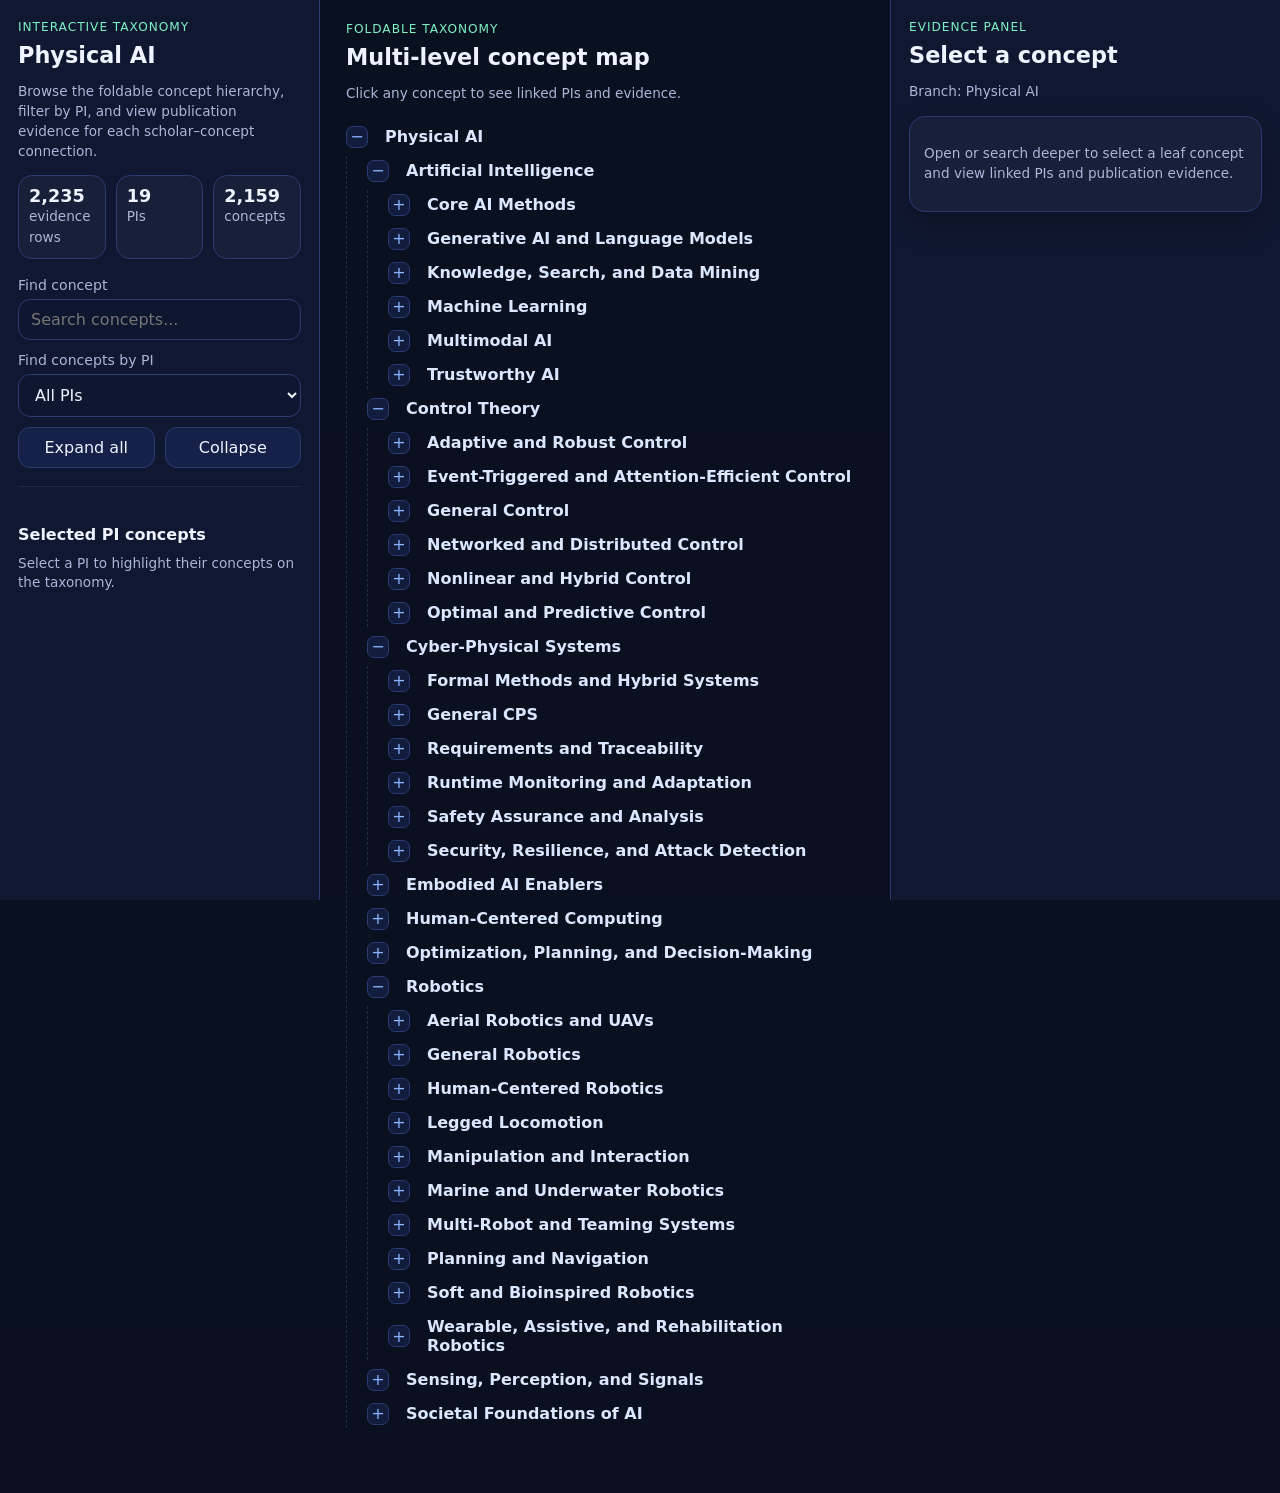
==== taxonomy.html @ f0df9944 "create taxonomy.html" ====
<!DOCTYPE html>
<html lang="en">
<head>
<meta charset="utf-8" />
<meta name="viewport" content="width=device-width, initial-scale=1" />
<title>Physical AI Taxonomy</title>
<style>
:root {
  --bg: #0b1020;
  --panel: #121933;
  --panel2: #172246;
  --text: #eef3ff;
  --muted: #aab6d8;
  --line: #2b3b72;
  --accent: #8ab4ff;
  --accent2: #7ef0c3;
  --chip: #1f2c58;
  --hover: #233362;
  --card: rgba(255,255,255,.03);
  --shadow: 0 12px 32px rgba(0,0,0,.24);
}
* { box-sizing: border-box; }
html, body { height: 100%; }
body {
  margin: 0;
  font-family: Inter, ui-sans-serif, system-ui, -apple-system, Segoe UI, Roboto, Helvetica, Arial, sans-serif;
  background: linear-gradient(180deg, #09101f 0%, #0b1020 100%);
  color: var(--text);
}
.app {
  display: grid;
  grid-template-columns: 320px minmax(460px, 1fr) 390px;
  gap: 0;
  min-height: 100vh;
}
.panel {
  background: rgba(18,25,51,.92);
  backdrop-filter: blur(10px);
}
.sidebar {
  border-right: 1px solid var(--line);
  padding: 20px 18px 28px;
  position: sticky;
  top: 0;
  height: 100vh;
  overflow: auto;
}
.main {
  padding: 22px 26px 60px;
}
.details {
  border-left: 1px solid var(--line);
  padding: 20px 18px 28px;
  position: sticky;
  top: 0;
  height: 100vh;
  overflow: auto;
}
h1 {
  font-size: 1.4rem;
  line-height: 1.2;
  margin: 0 0 6px 0;
}
h2 {
  font-size: 1rem;
  margin: 20px 0 10px;
}
p, .muted {
  color: var(--muted);
  line-height: 1.45;
}
.kicker {
  color: var(--accent2);
  font-size: .76rem;
  letter-spacing: .08em;
  text-transform: uppercase;
  margin-bottom: 8px;
}
.stats {
  display: grid;
  grid-template-columns: repeat(3, 1fr);
  gap: 10px;
  margin: 14px 0 18px;
}
.stat {
  background: var(--card);
  border: 1px solid var(--line);
  border-radius: 14px;
  padding: 10px;
}
.stat .n {
  display: block;
  font-size: 1.1rem;
  font-weight: 700;
  color: var(--text);
}
label {
  display: block;
  font-size: .88rem;
  color: var(--muted);
  margin: 12px 0 6px;
}
input, select, button {
  width: 100%;
  border: 1px solid var(--line);
  background: #0f1730;
  color: var(--text);
  border-radius: 12px;
  padding: 10px 12px;
  font: inherit;
}
button {
  cursor: pointer;
  background: #162149;
}
button:hover { background: #1b2a59; }
.row {
  display: grid;
  grid-template-columns: 1fr 1fr;
  gap: 10px;
  margin-top: 10px;
}
.badge {
  display: inline-block;
  padding: 5px 10px;
  border-radius: 999px;
  background: var(--chip);
  color: var(--text);
  font-size: .78rem;
  margin: 4px 6px 0 0;
  border: 1px solid rgba(255,255,255,.06);
}
.section {
  margin-top: 18px;
  padding-top: 18px;
  border-top: 1px solid rgba(255,255,255,.07);
}
.tree {
  margin-top: 18px;
}
.tree ul {
  list-style: none;
  margin: 0;
  padding-left: 20px;
  border-left: 1px dashed rgba(138,180,255,.18);
}
.tree > ul {
  padding-left: 0;
  border-left: none;
}
.node {
  margin: 5px 0;
}
.node-line {
  display: flex;
  align-items: center;
  gap: 8px;
  min-height: 28px;
}
.toggle {
  width: 22px;
  height: 22px;
  min-width: 22px;
  display: inline-flex;
  align-items: center;
  justify-content: center;
  border-radius: 7px;
  border: 1px solid var(--line);
  background: #121c3d;
  color: var(--accent);
  cursor: pointer;
  user-select: none;
}
.toggle.empty {
  opacity: .18;
  cursor: default;
}
.label {
  padding: 5px 9px;
  border-radius: 10px;
  cursor: pointer;
  color: var(--text);
}
.label:hover { background: var(--hover); }
.label.branch { color: #dbe7ff; font-weight: 600; }
.label.concept { color: #f8fbff; }
.label.selected { background: #2a3c73; }
.label.match { outline: 2px solid rgba(126,240,195,.55); }
.label.dim { opacity: .45; }
.hidden { display: none; }
.result-list {
  display: flex;
  flex-wrap: wrap;
  gap: 8px;
}
.result-chip {
  display: inline-flex;
  align-items: center;
  gap: 6px;
  padding: 7px 10px;
  border-radius: 999px;
  background: var(--chip);
  border: 1px solid rgba(255,255,255,.06);
  cursor: pointer;
}
.result-chip:hover { background: #263a77; }
.card {
  background: var(--card);
  border: 1px solid var(--line);
  border-radius: 16px;
  padding: 14px;
  margin-top: 12px;
  box-shadow: var(--shadow);
}
.card h3 {
  margin: 0 0 8px;
  font-size: 1rem;
}
.path {
  font-size: .82rem;
  color: var(--accent2);
  margin-bottom: 8px;
}
.ref {
  padding: 10px 12px;
  background: rgba(255,255,255,.03);
  border-radius: 12px;
  border: 1px solid rgba(255,255,255,.06);
  margin-top: 8px;
  line-height: 1.4;
}
.small {
  font-size: .85rem;
}
@media (max-width: 1200px) {
  .app {
    grid-template-columns: 300px minmax(0, 1fr);
  }
  .details {
    grid-column: 1 / -1;
    position: static;
    height: auto;
    border-left: none;
    border-top: 1px solid var(--line);
  }
}
@media (max-width: 860px) {
  .app {
    grid-template-columns: 1fr;
  }
  .sidebar, .details {
    position: static;
    height: auto;
    border: none;
  }
  .main {
    padding: 18px;
  }
}
</style>
</head>
<body>
<div class="app">
  <aside class="panel sidebar">
    <div class="kicker">Interactive Taxonomy</div>
    <h1>Physical AI</h1>
    <p class="small">Browse the foldable concept hierarchy, filter by PI, and view publication evidence for each scholar–concept connection.</p>

    <div class="stats">
      <div class="stat"><span class="n" id="statRows"></span><span class="small muted">evidence rows</span></div>
      <div class="stat"><span class="n" id="statScholars"></span><span class="small muted">PIs</span></div>
      <div class="stat"><span class="n" id="statConcepts"></span><span class="small muted">concepts</span></div>
    </div>

    <label for="conceptSearch">Find concept</label>
    <input id="conceptSearch" type="text" placeholder="Search concepts..." />

    <label for="scholarSelect">Find concepts by PI</label>
    <select id="scholarSelect">
      <option value="">All PIs</option>
    </select>

    <div class="row">
      <button id="expandAllBtn">Expand all</button>
      <button id="collapseBtn">Collapse</button>
    </div>

    <div class="section">
      <h2>Selected PI concepts</h2>
      <div id="scholarConcepts" class="result-list"></div>
    </div>
  </aside>

  <main class="main">
    <div class="kicker">Foldable taxonomy</div>
    <h1 style="margin-bottom:10px;">Multi-level concept map</h1>
    <p class="small" id="statusText">Click any concept to see linked PIs and evidence.</p>
    <div id="tree" class="tree"></div>
  </main>

  <aside class="panel details">
    <div class="kicker">Evidence panel</div>
    <h1 id="detailTitle">Select a concept</h1>
    <p id="detailSubtitle" class="small">The right-hand panel stays visible while you scroll on desktop.</p>
    <div id="detailBody"></div>
  </aside>
</div>

<script>
const DATA = {"taxonomy": {"name": "Physical AI", "children": [{"name": "Artificial Intelligence", "children": [{"name": "Core AI Methods", "children": [{"name": "Artificial intelligence", "concept": "Artificial intelligence"}, {"name": "Foundation models for CPS", "concept": "Foundation models for CPS"}, {"name": "Generative AI opportunities", "concept": "Generative AI opportunities"}, {"name": "Generative AI risks", "concept": "Generative AI risks"}, {"name": "Graph foundation models", "concept": "Graph foundation models"}, {"name": "Neural-symbolic AI", "concept": "Neural-symbolic AI"}, {"name": "Open-source generative AI", "concept": "Open-source generative AI"}, {"name": "Vision-language foundation models", "concept": "Vision-language foundation models"}]}, {"name": "Generative AI and Language Models", "children": [{"name": "AI agents", "concept": "AI agents"}, {"name": "AI math tutoring", "concept": "AI math tutoring"}, {"name": "Answer retrieval", "concept": "Answer retrieval"}, {"name": "Atomic embeddings", "concept": "Atomic embeddings"}, {"name": "Automated graph augmentation", "concept": "Automated graph augmentation"}, {"name": "Aviation maintenance AI", "concept": "Aviation maintenance AI"}, {"name": "Battery energy storage", "concept": "Battery energy storage"}, {"name": "Behavior complementarity", "concept": "Behavior complementarity"}, {"name": "Behavioral analytics", "concept": "Behavioral analytics"}, {"name": "Behavioral modeling", "concept": "Behavioral modeling"}, {"name": "Biomedical entity extraction", "concept": "Biomedical entity extraction"}, {"name": "Biomedical knowledge graphs", "concept": "Biomedical knowledge graphs"}, {"name": "Biomedical LLM extraction", "concept": "Biomedical LLM extraction"}, {"name": "Cardiac MRI segmentation", "concept": "Cardiac MRI segmentation"}, {"name": "Claim verification", "concept": "Claim verification"}, {"name": "Commonsense reasoning", "concept": "Commonsense reasoning"}, {"name": "Complex instruction evaluation", "concept": "Complex instruction evaluation"}, {"name": "Compressed air energy storage", "concept": "Compressed air energy storage"}, {"name": "Condition verification", "concept": "Condition verification"}, {"name": "Context generation", "concept": "Context generation"}, {"name": "Conversational AI", "concept": "Conversational AI"}, {"name": "Conversational RAG", "concept": "Conversational RAG"}, {"name": "Coverage path planning", "concept": "Coverage path planning"}, {"name": "Cross-lingual instruction tuning", "concept": "Cross-lingual instruction tuning"}, {"name": "Cross-network learning", "concept": "Cross-network learning"}, {"name": "Data-centric graph learning", "concept": "Data-centric graph learning"}, {"name": "Dementia benchmarks", "concept": "Dementia benchmarks"}, {"name": "Dense-block anomaly mining", "concept": "Dense-block anomaly mining"}, {"name": "Distributed surveillance", "concept": "Distributed surveillance"}, {"name": "Dynamic graphs", "concept": "Dynamic graphs"}, {"name": "Economic dispatch", "concept": "Economic dispatch"}, {"name": "Edge generative models", "concept": "Edge generative models"}, {"name": "Edge intelligence", "concept": "Edge intelligence"}, {"name": "Edge RAG systems", "concept": "Edge RAG systems"}, {"name": "Educational AI", "concept": "Educational AI"}, {"name": "Educational question generation", "concept": "Educational question generation"}, {"name": "End-user intelligent assistants", "concept": "End-user intelligent assistants"}, {"name": "Energy systems AI", "concept": "Energy systems AI"}, {"name": "Entity-guided generation", "concept": "Entity-guided generation"}, {"name": "Experimental evidence extraction", "concept": "Experimental evidence extraction"}, {"name": "Explainable intrusion detection", "concept": "Explainable intrusion detection"}, {"name": "Federated graph learning", "concept": "Federated graph learning"}, {"name": "Formal-method-guided LLM fine-tuning", "concept": "Formal-method-guided LLM fine-tuning"}, {"name": "Gas separation membranes", "concept": "Gas separation membranes"}, {"name": "Gig worker AI assistance", "concept": "Gig worker AI assistance"}, {"name": "Graph anomaly loss", "concept": "Graph anomaly loss"}, {"name": "Graph data augmentation", "concept": "Graph data augmentation"}, {"name": "Graph diffusion models", "concept": "Graph diffusion models"}, {"name": "Graph diffusion transformers", "concept": "Graph diffusion transformers"}, {"name": "Graph imbalanced regression", "concept": "Graph imbalanced regression"}, {"name": "Graph learning", "concept": "Graph learning"}, {"name": "Graph rationalization", "concept": "Graph rationalization"}, {"name": "Graph structure caching", "concept": "Graph structure caching"}, {"name": "Graph transfer learning", "concept": "Graph transfer learning"}, {"name": "Guided structured templates", "concept": "Guided structured templates"}, {"name": "Heterogeneous event data", "concept": "Heterogeneous event data"}, {"name": "Heterogeneous graph learning", "concept": "Heterogeneous graph learning"}, {"name": "Implicit preference alignment", "concept": "Implicit preference alignment"}, {"name": "Information extraction", "concept": "Information extraction"}, {"name": "Instant LLM adaptation", "concept": "Instant LLM adaptation"}, {"name": "Instruction hierarchy following", "concept": "Instruction hierarchy following"}, {"name": "Instruction tuning", "concept": "Instruction tuning"}, {"name": "Integrated energy scenarios", "concept": "Integrated energy scenarios"}, {"name": "Intelligent assistance", "concept": "Intelligent assistance"}, {"name": "Interpretable graph learning", "concept": "Interpretable graph learning"}, {"name": "Irrelevant condition filtering", "concept": "Irrelevant condition filtering"}, {"name": "Knowledge graph completion", "concept": "Knowledge graph completion"}, {"name": "Knowledge graph RAG", "concept": "Knowledge graph RAG"}, {"name": "Knowledge graph reasoning", "concept": "Knowledge graph reasoning"}, {"name": "Knowledge graphs", "concept": "Knowledge graphs"}, {"name": "Knowledge-enhanced text generation", "concept": "Knowledge-enhanced text generation"}, {"name": "Large language models", "concept": "Large language models"}, {"name": "Large language models in healthcare", "concept": "Large language models in healthcare"}, {"name": "LLM and motion planning", "concept": "LLM and motion planning"}, {"name": "LLM bias unlearning", "concept": "LLM bias unlearning"}, {"name": "LLM evaluation", "concept": "LLM evaluation"}, {"name": "LLM function calling", "concept": "LLM function calling"}, {"name": "LLM inference compression", "concept": "LLM inference compression"}, {"name": "LLM personalization", "concept": "LLM personalization"}, {"name": "LLM privacy", "concept": "LLM privacy"}, {"name": "LLM quantization", "concept": "LLM quantization"}, {"name": "LLM replicability benchmarking", "concept": "LLM replicability benchmarking"}, {"name": "LLM safety", "concept": "LLM safety"}, {"name": "LLM task planning", "concept": "LLM task planning"}, {"name": "LLM-as-a-judge", "concept": "LLM-as-a-judge"}, {"name": "LLM-based test generation", "concept": "LLM-based test generation"}, {"name": "LLM-enabled CPS", "concept": "LLM-enabled CPS"}, {"name": "LLM-enabled CPS assurance", "concept": "LLM-enabled CPS assurance"}, {"name": "LLMs for language impairments", "concept": "LLMs for language impairments"}, {"name": "LLMs on graphs", "concept": "LLMs on graphs"}, {"name": "Lockstep behavior detection", "concept": "Lockstep behavior detection"}, {"name": "Lossless LLM compression", "concept": "Lossless LLM compression"}, {"name": "Malicious behavior modeling", "concept": "Malicious behavior modeling"}, {"name": "Math reasoning", "concept": "Math reasoning"}, {"name": "Medical image AI fairness", "concept": "Medical image AI fairness"}, {"name": "Medical image segmentation", "concept": "Medical image segmentation"}, {"name": "Mental health AI", "concept": "Mental health AI"}, {"name": "Mental health discourse modeling", "concept": "Mental health discourse modeling"}, {"name": "Mental health response generation", "concept": "Mental health response generation"}, {"name": "Mobile screen data collection", "concept": "Mobile screen data collection"}, {"name": "Molecule-text learning", "concept": "Molecule-text learning"}, {"name": "Multi-agent optimal coverage", "concept": "Multi-agent optimal coverage"}, {"name": "Multi-chart question answering", "concept": "Multi-chart question answering"}, {"name": "Multi-modal network representation", "concept": "Multi-modal network representation"}, {"name": "Multi-objective alignment", "concept": "Multi-objective alignment"}, {"name": "Multimodal AI agents", "concept": "Multimodal AI agents"}, {"name": "Multimodal large language models", "concept": "Multimodal large language models"}, {"name": "Multimodal LLM safety", "concept": "Multimodal LLM safety"}, {"name": "Named entity recognition", "concept": "Named entity recognition"}, {"name": "Nanoscale thermal transport", "concept": "Nanoscale thermal transport"}, {"name": "Natural language generation", "concept": "Natural language generation"}, {"name": "NER data annotation", "concept": "NER data annotation"}, {"name": "Network intrusion detection", "concept": "Network intrusion detection"}, {"name": "Network of networks", "concept": "Network of networks"}, {"name": "Non-factoid QA", "concept": "Non-factoid QA"}, {"name": "On-device AI", "concept": "On-device AI"}, {"name": "On-device LLM personalization", "concept": "On-device LLM personalization"}, {"name": "Online shopping benchmarks", "concept": "Online shopping benchmarks"}, {"name": "Open-domain question answering", "concept": "Open-domain question answering"}, {"name": "Partial binarization", "concept": "Partial binarization"}, {"name": "Pattern mining", "concept": "Pattern mining"}, {"name": "PDF table reading", "concept": "PDF table reading"}, {"name": "Personalized LLMs", "concept": "Personalized LLMs"}, {"name": "Phrase mining", "concept": "Phrase mining"}, {"name": "Preference modeling", "concept": "Preference modeling"}, {"name": "Prompt engineering", "concept": "Prompt engineering"}, {"name": "Prompt engineering for traceability", "concept": "Prompt engineering for traceability"}, {"name": "Prompt evolution", "concept": "Prompt evolution"}, {"name": "Prompt optimization", "concept": "Prompt optimization"}, {"name": "Question answering", "concept": "Question answering"}, {"name": "Question generation", "concept": "Question generation"}, {"name": "Reasoning language models", "concept": "Reasoning language models"}, {"name": "Recommender systems", "concept": "Recommender systems"}, {"name": "Resource-constrained LLMs", "concept": "Resource-constrained LLMs"}, {"name": "Resource-efficient learning", "concept": "Resource-efficient learning"}, {"name": "Retrieval-augmented generation", "concept": "Retrieval-augmented generation"}, {"name": "Robust LLM unlearning", "concept": "Robust LLM unlearning"}, {"name": "Safety-critical maintenance", "concept": "Safety-critical maintenance"}, {"name": "Scientific algorithm discovery", "concept": "Scientific algorithm discovery"}, {"name": "Scientific knowledge extraction", "concept": "Scientific knowledge extraction"}, {"name": "Scientific knowledge graphs", "concept": "Scientific knowledge graphs"}, {"name": "Scientific OpenIE", "concept": "Scientific OpenIE"}, {"name": "Scientific text mining", "concept": "Scientific text mining"}, {"name": "Secure aggregation", "concept": "Secure aggregation"}, {"name": "Sequential recommendation", "concept": "Sequential recommendation"}, {"name": "Smart energy management", "concept": "Smart energy management"}, {"name": "Social recommendation", "concept": "Social recommendation"}, {"name": "Spatiotemporal user behaviors", "concept": "Spatiotemporal user behaviors"}, {"name": "Spectral graph augmentation", "concept": "Spectral graph augmentation"}, {"name": "Spectral manifold harmonization", "concept": "Spectral manifold harmonization"}, {"name": "Stepwise correction", "concept": "Stepwise correction"}, {"name": "Student modeling", "concept": "Student modeling"}, {"name": "Suspicious behavior detection", "concept": "Suspicious behavior detection"}, {"name": "Synchronized behavior detection", "concept": "Synchronized behavior detection"}, {"name": "Technical question answering", "concept": "Technical question answering"}, {"name": "Temporal fact extraction", "concept": "Temporal fact extraction"}, {"name": "Temporal slot filling", "concept": "Temporal slot filling"}, {"name": "Text generation", "concept": "Text generation"}, {"name": "Text mining", "concept": "Text mining"}, {"name": "Text-rich multi-image understanding", "concept": "Text-rich multi-image understanding"}, {"name": "Thermoelectrics", "concept": "Thermoelectrics"}, {"name": "Tool-using AI agents", "concept": "Tool-using AI agents"}, {"name": "Trustworthy LLMs", "concept": "Trustworthy LLMs"}, {"name": "Trustworthy RAG", "concept": "Trustworthy RAG"}, {"name": "User modeling", "concept": "User modeling"}, {"name": "Vision-language models", "concept": "Vision-language models"}, {"name": "Visual comprehension training", "concept": "Visual comprehension training"}]}, {"name": "Knowledge, Search, and Data Mining", "children": [{"name": "Aerial search and rescue", "concept": "Aerial search and rescue"}, {"name": "Biomedical literature search", "concept": "Biomedical literature search"}, {"name": "Human-computer interaction research generation", "concept": "Human-computer interaction research generation"}, {"name": "Medical forum representation learning", "concept": "Medical forum representation learning"}, {"name": "Missing-person search", "concept": "Missing-person search"}, {"name": "Molecular representation learning", "concept": "Molecular representation learning"}, {"name": "Multi-UAV search and rescue", "concept": "Multi-UAV search and rescue"}, {"name": "Natural language trace queries", "concept": "Natural language trace queries"}, {"name": "Polymer representation learning", "concept": "Polymer representation learning"}, {"name": "Search and rescue robotics", "concept": "Search and rescue robotics"}, {"name": "Search strategy integration", "concept": "Search strategy integration"}, {"name": "Search-and-rescue datasets", "concept": "Search-and-rescue datasets"}, {"name": "Urban search and rescue", "concept": "Urban search and rescue"}]}, {"name": "Machine Learning", "children": [{"name": "Deep and Neural Learning", "children": [{"name": "ADC-direct neural recording", "concept": "ADC-direct neural recording"}, {"name": "Biohybrid neural coupling", "concept": "Biohybrid neural coupling"}, {"name": "Closed-loop neural decoding", "concept": "Closed-loop neural decoding"}, {"name": "CNN accelerators", "concept": "CNN accelerators"}, {"name": "Competitively inhibited neural networks", "concept": "Competitively inhibited neural networks"}, {"name": "Convolutional neural networks for localization", "concept": "Convolutional neural networks for localization"}, {"name": "Cooperative neural fields", "concept": "Cooperative neural fields"}, {"name": "Crossbar neural mapping", "concept": "Crossbar neural mapping"}, {"name": "Deep learning for acoustic sensing", "concept": "Deep learning for acoustic sensing"}, {"name": "Deep learning for environment geometry", "concept": "Deep learning for environment geometry"}, {"name": "Deep learning for polymers", "concept": "Deep learning for polymers"}, {"name": "Deep learning localization", "concept": "Deep learning localization"}, {"name": "Deep learning traceability", "concept": "Deep learning traceability"}, {"name": "Dynamic graph neural networks", "concept": "Dynamic graph neural networks"}, {"name": "FPGA-aware graph neural architecture search", "concept": "FPGA-aware graph neural architecture search"}, {"name": "Graph neural architecture search", "concept": "Graph neural architecture search"}, {"name": "Graph neural networks", "concept": "Graph neural networks"}, {"name": "Graph neural networks for HRI", "concept": "Graph neural networks for HRI"}, {"name": "Graphical normalizing flows", "concept": "Graphical normalizing flows"}, {"name": "Large-scale neural arrays", "concept": "Large-scale neural arrays"}, {"name": "Low-noise neural ADCs", "concept": "Low-noise neural ADCs"}, {"name": "LSTM Kalman filtering", "concept": "LSTM Kalman filtering"}, {"name": "Mixed precision neural networks", "concept": "Mixed precision neural networks"}, {"name": "Motor-control neural decoding", "concept": "Motor-control neural decoding"}, {"name": "Neural environment mapping", "concept": "Neural environment mapping"}, {"name": "Neural fractional-derivative computation", "concept": "Neural fractional-derivative computation"}, {"name": "Neural interfaces", "concept": "Neural interfaces"}, {"name": "Neural networks for control", "concept": "Neural networks for control"}, {"name": "Neural recording circuits", "concept": "Neural recording circuits"}, {"name": "Optical neural networks", "concept": "Optical neural networks"}, {"name": "Wireless neural telemetry", "concept": "Wireless neural telemetry"}]}, {"name": "General Machine Learning", "children": [{"name": "Brain-inspired learning machines", "concept": "Brain-inspired learning machines"}, {"name": "Deep reinforcement learning for locomotion", "concept": "Deep reinforcement learning for locomotion"}, {"name": "Graph machine learning acceleration", "concept": "Graph machine learning acceleration"}, {"name": "Integer SNN quantization", "concept": "Integer SNN quantization"}, {"name": "Inverse constrained reinforcement learning", "concept": "Inverse constrained reinforcement learning"}, {"name": "Kalman filtering", "concept": "Kalman filtering"}, {"name": "Machine learning for robot acrobatics", "concept": "Machine learning for robot acrobatics"}, {"name": "Machine learning-driven burrowing", "concept": "Machine learning-driven burrowing"}, {"name": "Materials machine learning", "concept": "Materials machine learning"}, {"name": "Model-free reinforcement learning", "concept": "Model-free reinforcement learning"}, {"name": "Multi-agent reinforcement learning", "concept": "Multi-agent reinforcement learning"}, {"name": "Online SNN training", "concept": "Online SNN training"}, {"name": "Reduced-order Kalman filters", "concept": "Reduced-order Kalman filters"}, {"name": "Reinforcement learning", "concept": "Reinforcement learning"}, {"name": "Reinforcement learning for energy", "concept": "Reinforcement learning for energy"}, {"name": "Reinforcement learning for locomotion", "concept": "Reinforcement learning for locomotion"}, {"name": "Reinforcement learning safety", "concept": "Reinforcement learning safety"}, {"name": "Safe reinforcement learning", "concept": "Safe reinforcement learning"}, {"name": "SNN pruning", "concept": "SNN pruning"}, {"name": "SNN quantization", "concept": "SNN quantization"}, {"name": "Trustworthy reinforcement learning", "concept": "Trustworthy reinforcement learning"}]}, {"name": "Neuromorphic and Spiking Learning", "children": [{"name": "1FeFET-1C technology", "concept": "1FeFET-1C technology"}, {"name": "Address-event routing", "concept": "Address-event routing"}, {"name": "Analog computing", "concept": "Analog computing"}, {"name": "Analog in-memory computing", "concept": "Analog in-memory computing"}, {"name": "Analog spatial transforms", "concept": "Analog spatial transforms"}, {"name": "Capacitive passive mixers", "concept": "Capacitive passive mixers"}, {"name": "CMOS-RRAM neurosynaptic cores", "concept": "CMOS-RRAM neurosynaptic cores"}, {"name": "Compute-in-memory", "concept": "Compute-in-memory"}, {"name": "Contrast detection imagers", "concept": "Contrast detection imagers"}, {"name": "Crossbar reliability", "concept": "Crossbar reliability"}, {"name": "Cryogenic drilling modeling", "concept": "Cryogenic drilling modeling"}, {"name": "Design automation", "concept": "Design automation"}, {"name": "Digital neuromorphic accelerators", "concept": "Digital neuromorphic accelerators"}, {"name": "Edge AI hardware", "concept": "Edge AI hardware"}, {"name": "Electronic synapses", "concept": "Electronic synapses"}, {"name": "Emerging device computing", "concept": "Emerging device computing"}, {"name": "Event-driven neuromorphic systems", "concept": "Event-driven neuromorphic systems"}, {"name": "FeFET spiking neural networks", "concept": "FeFET spiking neural networks"}, {"name": "Ferroelectric content-addressable memory", "concept": "Ferroelectric content-addressable memory"}, {"name": "Ferroelectric transistor computing", "concept": "Ferroelectric transistor computing"}, {"name": "FPGA acceleration", "concept": "FPGA acceleration"}, {"name": "Fully differentiable quantization", "concept": "Fully differentiable quantization"}, {"name": "Genetic-algorithm accelerator design", "concept": "Genetic-algorithm accelerator design"}, {"name": "Graph coloring hardware", "concept": "Graph coloring hardware"}, {"name": "Hardware-efficient tensor accelerators", "concept": "Hardware-efficient tensor accelerators"}, {"name": "Hessian-aware quantization", "concept": "Hessian-aware quantization"}, {"name": "In-memory equalization", "concept": "In-memory equalization"}, {"name": "Integrate-and-fire arrays", "concept": "Integrate-and-fire arrays"}, {"name": "Level-crossing event coding", "concept": "Level-crossing event coding"}, {"name": "Low-power VLSI", "concept": "Low-power VLSI"}, {"name": "Max-cut hardware solvers", "concept": "Max-cut hardware solvers"}, {"name": "Maximum independent set computing", "concept": "Maximum independent set computing"}, {"name": "Memory-efficient synaptic connectivity", "concept": "Memory-efficient synaptic connectivity"}, {"name": "Memristor computing", "concept": "Memristor computing"}, {"name": "Micro/nano circuit design", "concept": "Micro/nano circuit design"}, {"name": "Mixed-signal array processing", "concept": "Mixed-signal array processing"}, {"name": "Mixed-signal design", "concept": "Mixed-signal design"}, {"name": "Mixed-signal spatial filtering", "concept": "Mixed-signal spatial filtering"}, {"name": "Neuro-symbolic AI hardware", "concept": "Neuro-symbolic AI hardware"}, {"name": "Neuromorphic architecture", "concept": "Neuromorphic architecture"}, {"name": "Neuromorphic benchmarking", "concept": "Neuromorphic benchmarking"}, {"name": "Neuromorphic computing", "concept": "Neuromorphic computing"}, {"name": "Neuromorphic engineering", "concept": "Neuromorphic engineering"}, {"name": "Neuromorphic neural interfaces", "concept": "Neuromorphic neural interfaces"}, {"name": "Neurosynaptic cores", "concept": "Neurosynaptic cores"}, {"name": "Non-von Neumann architecture", "concept": "Non-von Neumann architecture"}, {"name": "On-chip learning", "concept": "On-chip learning"}, {"name": "One-shot learning hardware", "concept": "One-shot learning hardware"}, {"name": "Oscillator-based computing", "concept": "Oscillator-based computing"}, {"name": "Phase-transition oscillators", "concept": "Phase-transition oscillators"}, {"name": "Post-training quantization", "concept": "Post-training quantization"}, {"name": "Predictive digital autoranging", "concept": "Predictive digital autoranging"}, {"name": "Probabilistic graphical model hardware", "concept": "Probabilistic graphical model hardware"}, {"name": "Reconfigurable dataflow", "concept": "Reconfigurable dataflow"}, {"name": "Reconfigurable neuromorphic systems", "concept": "Reconfigurable neuromorphic systems"}, {"name": "Resistive memory AI chips", "concept": "Resistive memory AI chips"}, {"name": "Resistive switching synapses", "concept": "Resistive switching synapses"}, {"name": "RRAM compute-in-memory", "concept": "RRAM compute-in-memory"}, {"name": "Run-time reconfigurability", "concept": "Run-time reconfigurability"}, {"name": "Sensitivity-guided quantization", "concept": "Sensitivity-guided quantization"}, {"name": "Sparse matrix-vector acceleration", "concept": "Sparse matrix-vector acceleration"}, {"name": "Spatial signal separation", "concept": "Spatial signal separation"}, {"name": "Spatial-temporal sequence detection", "concept": "Spatial-temporal sequence detection"}, {"name": "Spike-timing-dependent plasticity", "concept": "Spike-timing-dependent plasticity"}, {"name": "Spiking neural network hardware", "concept": "Spiking neural network hardware"}, {"name": "Spiking neural network prototyping", "concept": "Spiking neural network prototyping"}, {"name": "Spiking neural networks", "concept": "Spiking neural networks"}, {"name": "SRAM ring oscillators", "concept": "SRAM ring oscillators"}, {"name": "Stochastic synapses", "concept": "Stochastic synapses"}, {"name": "Synaptic plasticity hardware", "concept": "Synaptic plasticity hardware"}, {"name": "Synaptic routing", "concept": "Synaptic routing"}, {"name": "Synchronized oscillator computing", "concept": "Synchronized oscillator computing"}, {"name": "Tensor algebra accelerators", "concept": "Tensor algebra accelerators"}]}]}, {"name": "Multimodal AI", "children": [{"name": "Multimodal AI for welding", "concept": "Multimodal AI for welding"}, {"name": "Multimodal anomaly mining", "concept": "Multimodal anomaly mining"}, {"name": "Multimodal behavioral patterns", "concept": "Multimodal behavioral patterns"}, {"name": "Multimodal chart reasoning", "concept": "Multimodal chart reasoning"}, {"name": "Multimodal mathematical reasoning", "concept": "Multimodal mathematical reasoning"}, {"name": "Multimodal molecular learning", "concept": "Multimodal molecular learning"}, {"name": "Multimodal privacy", "concept": "Multimodal privacy"}, {"name": "Multimodal safety benchmarking", "concept": "Multimodal safety benchmarking"}, {"name": "Multimodal tutoring benchmarks", "concept": "Multimodal tutoring benchmarks"}, {"name": "Multimodal unlearning", "concept": "Multimodal unlearning"}, {"name": "Multimodal virtual classroom", "concept": "Multimodal virtual classroom"}, {"name": "Multimodal VR interfaces", "concept": "Multimodal VR interfaces"}]}, {"name": "Trustworthy AI", "children": [{"name": "AI Safety, Privacy, and Alignment", "children": [{"name": "Context-aware safety", "concept": "Context-aware safety"}, {"name": "Trustworthy AI", "concept": "Trustworthy AI"}]}, {"name": "Machine Unlearning", "children": [{"name": "Generative AI unlearning", "concept": "Generative AI unlearning"}, {"name": "Machine unlearning", "concept": "Machine unlearning"}]}]}]}, {"name": "Control Theory", "children": [{"name": "Adaptive and Robust Control", "children": [{"name": "Adaptive autonomy", "concept": "Adaptive autonomy"}, {"name": "Adaptive beamforming", "concept": "Adaptive beamforming"}, {"name": "Adaptive camouflage", "concept": "Adaptive camouflage"}, {"name": "Adaptive control", "concept": "Adaptive control"}, {"name": "Adaptive cruise control", "concept": "Adaptive cruise control"}, {"name": "Adaptive finite-time control", "concept": "Adaptive finite-time control"}, {"name": "Adaptive HMI", "concept": "Adaptive HMI"}, {"name": "Adaptive materials", "concept": "Adaptive materials"}, {"name": "Adaptive monitoring", "concept": "Adaptive monitoring"}, {"name": "Adaptive optics control", "concept": "Adaptive optics control"}, {"name": "Adaptive parameter estimation", "concept": "Adaptive parameter estimation"}, {"name": "Cooperative adaptive control", "concept": "Cooperative adaptive control"}, {"name": "Cooperative adaptive cruise control", "concept": "Cooperative adaptive cruise control"}, {"name": "Model-free adaptive control", "concept": "Model-free adaptive control"}, {"name": "Robust hybrid control", "concept": "Robust hybrid control"}, {"name": "Robust machining force control", "concept": "Robust machining force control"}, {"name": "Self-adaptive systems", "concept": "Self-adaptive systems"}]}, {"name": "Event-Triggered and Attention-Efficient Control", "children": [{"name": "Attentively efficient control", "concept": "Attentively efficient control"}, {"name": "Dynamic event-triggered control", "concept": "Dynamic event-triggered control"}, {"name": "Event-triggered control", "concept": "Event-triggered control"}, {"name": "Event-triggered feedback", "concept": "Event-triggered feedback"}, {"name": "Event-triggered output feedback", "concept": "Event-triggered output feedback"}, {"name": "Minimum attention control", "concept": "Minimum attention control"}, {"name": "Periodic event-triggered quantized control", "concept": "Periodic event-triggered quantized control"}, {"name": "Quantized event-triggered control", "concept": "Quantized event-triggered control"}, {"name": "Self-triggered control", "concept": "Self-triggered control"}, {"name": "Self-triggered feedback", "concept": "Self-triggered feedback"}]}, {"name": "General Control", "children": [{"name": "Articulated leg control", "concept": "Articulated leg control"}, {"name": "Autonomous control systems", "concept": "Autonomous control systems"}, {"name": "Balance feedback", "concept": "Balance feedback"}, {"name": "Bipartite consensus control", "concept": "Bipartite consensus control"}, {"name": "Bisimilarity control", "concept": "Bisimilarity control"}, {"name": "Bisimilarity enforcing control", "concept": "Bisimilarity enforcing control"}, {"name": "Boiler control optimization", "concept": "Boiler control optimization"}, {"name": "Bounded-amplitude control", "concept": "Bounded-amplitude control"}, {"name": "Center-of-pressure feedback", "concept": "Center-of-pressure feedback"}, {"name": "Channel-state feedback control", "concept": "Channel-state feedback control"}, {"name": "Closed-loop control", "concept": "Closed-loop control"}, {"name": "Compositional stability", "concept": "Compositional stability"}, {"name": "Connectivity-constrained control", "concept": "Connectivity-constrained control"}, {"name": "Consensus control", "concept": "Consensus control"}, {"name": "Continuous actor-critic control", "concept": "Continuous actor-critic control"}, {"name": "Contour control", "concept": "Contour control"}, {"name": "Control", "concept": "Control"}, {"name": "Control applications", "concept": "Control applications"}, {"name": "Control barrier functions", "concept": "Control barrier functions"}, {"name": "Control theory", "concept": "Control theory"}, {"name": "Controlled hybrid automata", "concept": "Controlled hybrid automata"}, {"name": "Controller failure analysis", "concept": "Controller failure analysis"}, {"name": "Crowd evacuation control", "concept": "Crowd evacuation control"}, {"name": "Data-driven control", "concept": "Data-driven control"}, {"name": "Data-rate constrained control", "concept": "Data-rate constrained control"}, {"name": "Deadline-safe reach-avoid control", "concept": "Deadline-safe reach-avoid control"}, {"name": "DED height control", "concept": "DED height control"}, {"name": "Digital glass temperature control", "concept": "Digital glass temperature control"}, {"name": "Digital image correlation control", "concept": "Digital image correlation control"}, {"name": "Direct myoelectric control", "concept": "Direct myoelectric control"}, {"name": "Disturbance observer control", "concept": "Disturbance observer control"}, {"name": "Disturbance string stability", "concept": "Disturbance string stability"}, {"name": "Droop-controlled generators", "concept": "Droop-controlled generators"}, {"name": "Dropout stability", "concept": "Dropout stability"}, {"name": "Eccentric motor control training", "concept": "Eccentric motor control training"}, {"name": "Electromechanical control", "concept": "Electromechanical control"}, {"name": "Embedded control systems", "concept": "Embedded control systems"}, {"name": "Error augmentation feedback", "concept": "Error augmentation feedback"}, {"name": "Error space motion control", "concept": "Error space motion control"}, {"name": "Execution-time variation stability", "concept": "Execution-time variation stability"}, {"name": "Extremum seeking control", "concept": "Extremum seeking control"}, {"name": "Extrusion force control", "concept": "Extrusion force control"}, {"name": "Fault-tolerant formation control", "concept": "Fault-tolerant formation control"}, {"name": "Feedback dropouts", "concept": "Feedback dropouts"}, {"name": "Feedforward kinematic error control", "concept": "Feedforward kinematic error control"}, {"name": "Finite-gain stability", "concept": "Finite-gain stability"}, {"name": "Finite-state impedance control", "concept": "Finite-state impedance control"}, {"name": "Force-position-contour control", "concept": "Force-position-contour control"}, {"name": "Formation control", "concept": "Formation control"}, {"name": "Friction stir welding control", "concept": "Friction stir welding control"}, {"name": "Gas face seal control", "concept": "Gas face seal control"}, {"name": "Glass track morphology control", "concept": "Glass track morphology control"}, {"name": "GNN-based control", "concept": "GNN-based control"}, {"name": "Hierarchical control", "concept": "Hierarchical control"}, {"name": "Hierarchical optimal contour control", "concept": "Hierarchical optimal contour control"}, {"name": "Human crowd control", "concept": "Human crowd control"}, {"name": "Human-centered control", "concept": "Human-centered control"}, {"name": "Human-in-the-loop control", "concept": "Human-in-the-loop control"}, {"name": "Hybrid aircraft control", "concept": "Hybrid aircraft control"}, {"name": "Hybrid control systems", "concept": "Hybrid control systems"}, {"name": "Hybrid extrusion force-velocity control", "concept": "Hybrid extrusion force-velocity control"}, {"name": "Hybrid system control", "concept": "Hybrid system control"}, {"name": "Hybrid volitional control", "concept": "Hybrid volitional control"}, {"name": "IEEE 802.15.4 control", "concept": "IEEE 802.15.4 control"}, {"name": "Implicit Lyapunov quantum control", "concept": "Implicit Lyapunov quantum control"}, {"name": "Intelligent supervisory control", "concept": "Intelligent supervisory control"}, {"name": "Invariant-based hybrid control", "concept": "Invariant-based hybrid control"}, {"name": "Inventory consensus control", "concept": "Inventory consensus control"}, {"name": "Iterative learning control", "concept": "Iterative learning control"}, {"name": "Kinematic control systems", "concept": "Kinematic control systems"}, {"name": "Kinematic features for control", "concept": "Kinematic features for control"}, {"name": "Large-scale control systems", "concept": "Large-scale control systems"}, {"name": "Laser cladding control", "concept": "Laser cladding control"}, {"name": "Laser metal deposition control", "concept": "Laser metal deposition control"}, {"name": "Layer-to-layer height control", "concept": "Layer-to-layer height control"}, {"name": "Layer-to-layer PBF control", "concept": "Layer-to-layer PBF control"}, {"name": "Learning-based control", "concept": "Learning-based control"}, {"name": "Limited-bandwidth control", "concept": "Limited-bandwidth control"}, {"name": "Lossy wireless control", "concept": "Lossy wireless control"}, {"name": "Machining control", "concept": "Machining control"}, {"name": "Machining force control", "concept": "Machining force control"}, {"name": "Manufacturing process control", "concept": "Manufacturing process control"}, {"name": "Markov decision process battery control", "concept": "Markov decision process battery control"}, {"name": "Mean-field density control", "concept": "Mean-field density control"}, {"name": "Mean-field swarm control", "concept": "Mean-field swarm control"}, {"name": "Mechanical control systems", "concept": "Mechanical control systems"}, {"name": "Mechanical instability actuation", "concept": "Mechanical instability actuation"}, {"name": "Melt pool temperature control", "concept": "Melt pool temperature control"}, {"name": "Meta-learning for control", "concept": "Meta-learning for control"}, {"name": "Model hierarchy predictive control", "concept": "Model hierarchy predictive control"}, {"name": "Monopod optimal control", "concept": "Monopod optimal control"}, {"name": "Morphology-feedback co-design", "concept": "Morphology-feedback co-design"}, {"name": "Multi-agent control", "concept": "Multi-agent control"}, {"name": "Multiagent stability", "concept": "Multiagent stability"}, {"name": "Online recovery control", "concept": "Online recovery control"}, {"name": "Operational-space control", "concept": "Operational-space control"}, {"name": "Optimal control", "concept": "Optimal control"}, {"name": "Optimal density control", "concept": "Optimal density control"}, {"name": "Optimal formation control", "concept": "Optimal formation control"}, {"name": "PAC time-optimal control", "concept": "PAC time-optimal control"}, {"name": "Packet-loss control", "concept": "Packet-loss control"}, {"name": "Path force control", "concept": "Path force control"}, {"name": "Petri net control", "concept": "Petri net control"}, {"name": "Phase variable impedance control", "concept": "Phase variable impedance control"}, {"name": "Phase-variable control", "concept": "Phase-variable control"}, {"name": "Phase-variable impedance control", "concept": "Phase-variable impedance control"}, {"name": "Polymer extrusion control", "concept": "Polymer extrusion control"}, {"name": "Precision motion control", "concept": "Precision motion control"}, {"name": "Predictive contour control", "concept": "Predictive contour control"}, {"name": "Prescribed performance control", "concept": "Prescribed performance control"}, {"name": "Process control", "concept": "Process control"}, {"name": "Quantized control", "concept": "Quantized control"}, {"name": "Quantum control", "concept": "Quantum control"}, {"name": "Reach-avoid control", "concept": "Reach-avoid control"}, {"name": "Reactive supervisory control", "concept": "Reactive supervisory control"}, {"name": "Repetitive process control", "concept": "Repetitive process control"}, {"name": "Retrieval feedback", "concept": "Retrieval feedback"}, {"name": "Scheduling-control co-design", "concept": "Scheduling-control co-design"}, {"name": "SE(3) control", "concept": "SE(3) control"}, {"name": "Shared control", "concept": "Shared control"}, {"name": "Sit-to-stand control", "concept": "Sit-to-stand control"}, {"name": "SLIP optimal control", "concept": "SLIP optimal control"}, {"name": "Sparse control", "concept": "Sparse control"}, {"name": "Spatial control of PBF", "concept": "Spatial control of PBF"}, {"name": "Stair ascent control", "concept": "Stair ascent control"}, {"name": "Stratified control", "concept": "Stratified control"}, {"name": "Supervisory machining control", "concept": "Supervisory machining control"}, {"name": "Sustainable control optimization", "concept": "Sustainable control optimization"}, {"name": "Swarm density feedback", "concept": "Swarm density feedback"}, {"name": "Switched system stability", "concept": "Switched system stability"}, {"name": "Tail-assisted stability", "concept": "Tail-assisted stability"}, {"name": "Task-space control", "concept": "Task-space control"}, {"name": "Task-space Riccati feedback", "concept": "Task-space Riccati feedback"}, {"name": "Template-based whole-body control", "concept": "Template-based whole-body control"}, {"name": "Time-optimal control synthesis", "concept": "Time-optimal control synthesis"}, {"name": "Trajectory tracking control", "concept": "Trajectory tracking control"}, {"name": "Transient stability", "concept": "Transient stability"}, {"name": "Tree topology control", "concept": "Tree topology control"}, {"name": "Tuning-free whole-body control", "concept": "Tuning-free whole-body control"}, {"name": "Turning process control", "concept": "Turning process control"}, {"name": "Two-scale evacuation control", "concept": "Two-scale evacuation control"}, {"name": "Uncontrollable topology construction", "concept": "Uncontrollable topology construction"}, {"name": "Unknown-dynamics recovery control", "concept": "Unknown-dynamics recovery control"}, {"name": "Variable powder flow control", "concept": "Variable powder flow control"}, {"name": "Velocity decomposition control", "concept": "Velocity decomposition control"}, {"name": "Vision-based control", "concept": "Vision-based control"}, {"name": "Visual balance feedback", "concept": "Visual balance feedback"}, {"name": "Visual feedback training", "concept": "Visual feedback training"}, {"name": "Voltage stability", "concept": "Voltage stability"}, {"name": "Whole-body control", "concept": "Whole-body control"}, {"name": "Wire saw force control", "concept": "Wire saw force control"}]}, {"name": "Networked and Distributed Control", "children": [{"name": "Aero-optic disturbance mitigation", "concept": "Aero-optic disturbance mitigation"}, {"name": "Almost-sure safety", "concept": "Almost-sure safety"}, {"name": "Bifurcation-induced regime shifts", "concept": "Bifurcation-induced regime shifts"}, {"name": "Bit-rate stabilization", "concept": "Bit-rate stabilization"}, {"name": "Clock synchronization", "concept": "Clock synchronization"}, {"name": "Cohesive swarming", "concept": "Cohesive swarming"}, {"name": "CSO reduction", "concept": "CSO reduction"}, {"name": "Data dropouts", "concept": "Data dropouts"}, {"name": "Day-ahead markets", "concept": "Day-ahead markets"}, {"name": "Deadline adjustment", "concept": "Deadline adjustment"}, {"name": "Decentralized control synthesis", "concept": "Decentralized control synthesis"}, {"name": "Decentralized supervisory control", "concept": "Decentralized supervisory control"}, {"name": "Discrete event systems", "concept": "Discrete event systems"}, {"name": "Discrete-event supervision", "concept": "Discrete-event supervision"}, {"name": "Distance-to-bifurcation", "concept": "Distance-to-bifurcation"}, {"name": "Distributed event-triggered systems", "concept": "Distributed event-triggered systems"}, {"name": "Distributed flow control", "concept": "Distributed flow control"}, {"name": "Distributed generators", "concept": "Distributed generators"}, {"name": "Distributed networked control", "concept": "Distributed networked control"}, {"name": "Distributed optimal control", "concept": "Distributed optimal control"}, {"name": "Drifting clock networks", "concept": "Drifting clock networks"}, {"name": "Dropout compensation", "concept": "Dropout compensation"}, {"name": "Dynamic bit assignment", "concept": "Dynamic bit assignment"}, {"name": "Dynamic packet scheduling", "concept": "Dynamic packet scheduling"}, {"name": "Dynamical invariants", "concept": "Dynamical invariants"}, {"name": "Efficiently attentive systems", "concept": "Efficiently attentive systems"}, {"name": "Embedded network technology", "concept": "Embedded network technology"}, {"name": "Event-triggered message passing", "concept": "Event-triggered message passing"}, {"name": "Event-triggering design", "concept": "Event-triggering design"}, {"name": "Federated fairness tradeoffs", "concept": "Federated fairness tradeoffs"}, {"name": "Federated learning fairness", "concept": "Federated learning fairness"}, {"name": "Hybrid automata", "concept": "Hybrid automata"}, {"name": "Hybrid system modeling", "concept": "Hybrid system modeling"}, {"name": "Leader-follower systems", "concept": "Leader-follower systems"}, {"name": "Liveness verification", "concept": "Liveness verification"}, {"name": "Medical imaging fairness", "concept": "Medical imaging fairness"}, {"name": "Microgrids", "concept": "Microgrids"}, {"name": "Mission-critical IoT", "concept": "Mission-critical IoT"}, {"name": "Mutual exclusion", "concept": "Mutual exclusion"}, {"name": "Natural invariants", "concept": "Natural invariants"}, {"name": "NavMote", "concept": "NavMote"}, {"name": "Network delays", "concept": "Network delays"}, {"name": "Network utility maximization", "concept": "Network utility maximization"}, {"name": "Networked control systems", "concept": "Networked control systems"}, {"name": "Networked real-time scheduling", "concept": "Networked real-time scheduling"}, {"name": "Networked system dissipativity", "concept": "Networked system dissipativity"}, {"name": "Partial-order supervision", "concept": "Partial-order supervision"}, {"name": "Pedestrian dead reckoning", "concept": "Pedestrian dead reckoning"}, {"name": "Period and deadline selection", "concept": "Period and deadline selection"}, {"name": "Petri net liveness", "concept": "Petri net liveness"}, {"name": "Place invariants", "concept": "Place invariants"}, {"name": "Platooning systems", "concept": "Platooning systems"}, {"name": "Polynomial trigger approximation", "concept": "Polynomial trigger approximation"}, {"name": "Post-fair federated learning", "concept": "Post-fair federated learning"}, {"name": "Power distribution networks", "concept": "Power distribution networks"}, {"name": "Programmable timed Petri nets", "concept": "Programmable timed Petri nets"}, {"name": "QoS-aware scheduling", "concept": "QoS-aware scheduling"}, {"name": "Quantized nonlinear systems", "concept": "Quantized nonlinear systems"}, {"name": "Real-time systems", "concept": "Real-time systems"}, {"name": "Regime shift management", "concept": "Regime shift management"}, {"name": "Safe supervisory commands", "concept": "Safe supervisory commands"}, {"name": "Secure IoT systems", "concept": "Secure IoT systems"}, {"name": "Self-triggering disturbances", "concept": "Self-triggering disturbances"}, {"name": "Skin disease diagnosis fairness", "concept": "Skin disease diagnosis fairness"}, {"name": "Soft real-time scheduling", "concept": "Soft real-time scheduling"}, {"name": "State-based self-triggering", "concept": "State-based self-triggering"}, {"name": "Stormwater management", "concept": "Stormwater management"}, {"name": "Supervisory hybrid systems", "concept": "Supervisory hybrid systems"}, {"name": "Swarming", "concept": "Swarming"}, {"name": "Switched LPV systems", "concept": "Switched LPV systems"}, {"name": "Timed automata", "concept": "Timed automata"}, {"name": "Timed Petri nets", "concept": "Timed Petri nets"}, {"name": "Uncertain-delay networked control", "concept": "Uncertain-delay networked control"}, {"name": "Urban plume detection", "concept": "Urban plume detection"}, {"name": "Vehicular formation safety", "concept": "Vehicular formation safety"}, {"name": "Vehicular networked systems", "concept": "Vehicular networked systems"}, {"name": "Water quality protection", "concept": "Water quality protection"}, {"name": "Weak rural electrification", "concept": "Weak rural electrification"}, {"name": "Winner-take-all networks", "concept": "Winner-take-all networks"}, {"name": "Wireless networked control", "concept": "Wireless networked control"}]}, {"name": "Nonlinear and Hybrid Control", "children": [{"name": "Accessibility analysis", "concept": "Accessibility analysis"}, {"name": "Bifurcation analysis", "concept": "Bifurcation analysis"}, {"name": "Controllability analysis", "concept": "Controllability analysis"}, {"name": "Damage detection", "concept": "Damage detection"}, {"name": "Damage modeling", "concept": "Damage modeling"}, {"name": "Dissipativity-based control", "concept": "Dissipativity-based control"}, {"name": "Dissipativity-based synthesis", "concept": "Dissipativity-based synthesis"}, {"name": "Dynamic walking", "concept": "Dynamic walking"}, {"name": "Finger gaiting", "concept": "Finger gaiting"}, {"name": "Fractional derivatives", "concept": "Fractional derivatives"}, {"name": "Fractional-order dynamics", "concept": "Fractional-order dynamics"}, {"name": "Fractional-order modeling", "concept": "Fractional-order modeling"}, {"name": "Frequency-domain modeling", "concept": "Frequency-domain modeling"}, {"name": "Health monitoring", "concept": "Health monitoring"}, {"name": "Hybrid zero dynamics control", "concept": "Hybrid zero dynamics control"}, {"name": "Infinite networks", "concept": "Infinite networks"}, {"name": "Irrational transfer functions", "concept": "Irrational transfer functions"}, {"name": "Mass-spring-damper networks", "concept": "Mass-spring-damper networks"}, {"name": "Multi-agent controllability", "concept": "Multi-agent controllability"}, {"name": "Network size effects", "concept": "Network size effects"}, {"name": "Networked mechanical systems", "concept": "Networked mechanical systems"}, {"name": "Nonholonomic formation control", "concept": "Nonholonomic formation control"}, {"name": "Nonholonomic systems", "concept": "Nonholonomic systems"}, {"name": "Nonlinear control", "concept": "Nonlinear control"}, {"name": "Nonlinear controllability", "concept": "Nonlinear controllability"}, {"name": "Nonsmooth domains", "concept": "Nonsmooth domains"}, {"name": "Passivity-based control", "concept": "Passivity-based control"}, {"name": "Passivity-based manipulator control", "concept": "Passivity-based manipulator control"}, {"name": "Perfect controllability", "concept": "Perfect controllability"}, {"name": "Postural balance", "concept": "Postural balance"}, {"name": "Predictive biosimulation", "concept": "Predictive biosimulation"}, {"name": "Quantized nonlinear control", "concept": "Quantized nonlinear control"}, {"name": "Robust gait design", "concept": "Robust gait design"}, {"name": "Stratified configuration spaces", "concept": "Stratified configuration spaces"}, {"name": "Stratified systems", "concept": "Stratified systems"}, {"name": "Structural controllability", "concept": "Structural controllability"}, {"name": "Switching-topology controllability", "concept": "Switching-topology controllability"}, {"name": "Symmetric distributed systems", "concept": "Symmetric distributed systems"}, {"name": "Symmetry reduction", "concept": "Symmetry reduction"}, {"name": "System symmetries", "concept": "System symmetries"}, {"name": "Time-reversal symmetry", "concept": "Time-reversal symmetry"}, {"name": "Underactuated balancing", "concept": "Underactuated balancing"}, {"name": "Underactuated blimps", "concept": "Underactuated blimps"}, {"name": "Underactuated manipulators", "concept": "Underactuated manipulators"}, {"name": "Underactuated marine control", "concept": "Underactuated marine control"}, {"name": "Underactuated mechanical systems", "concept": "Underactuated mechanical systems"}, {"name": "Underactuated systems", "concept": "Underactuated systems"}]}, {"name": "Optimal and Predictive Control", "children": [{"name": "Cascaded-fidelity MPC", "concept": "Cascaded-fidelity MPC"}, {"name": "Contact-implicit MPC", "concept": "Contact-implicit MPC"}, {"name": "Convex model predictive control", "concept": "Convex model predictive control"}, {"name": "Extrusion MPC", "concept": "Extrusion MPC"}, {"name": "Fuel cell MPC", "concept": "Fuel cell MPC"}, {"name": "Hybrid kinodynamic MPC", "concept": "Hybrid kinodynamic MPC"}, {"name": "Hybrid-systems DDP", "concept": "Hybrid-systems DDP"}, {"name": "Kino-dynamic MPC", "concept": "Kino-dynamic MPC"}, {"name": "Layer-to-layer MPC", "concept": "Layer-to-layer MPC"}, {"name": "Model predictive control", "concept": "Model predictive control"}, {"name": "Multiple-shooting DDP", "concept": "Multiple-shooting DDP"}, {"name": "Policy-regularized MPC", "concept": "Policy-regularized MPC"}, {"name": "Recovery-based MPC", "concept": "Recovery-based MPC"}, {"name": "Second-order DDP", "concept": "Second-order DDP"}, {"name": "Terrain-aware MPC", "concept": "Terrain-aware MPC"}, {"name": "Whole-body MPC", "concept": "Whole-body MPC"}]}]}, {"name": "Cyber-Physical Systems", "children": [{"name": "Formal Methods and Hybrid Systems", "children": [{"name": "Arbitrary interconnection networks", "concept": "Arbitrary interconnection networks"}, {"name": "Arc welding monitoring", "concept": "Arc welding monitoring"}, {"name": "Assume-guarantee cooperation", "concept": "Assume-guarantee cooperation"}, {"name": "Automata learning", "concept": "Automata learning"}, {"name": "Bayesian STL synthesis", "concept": "Bayesian STL synthesis"}, {"name": "Belief abstraction", "concept": "Belief abstraction"}, {"name": "Biological system modeling", "concept": "Biological system modeling"}, {"name": "Closed quantum systems", "concept": "Closed quantum systems"}, {"name": "Complex weighted graph balance", "concept": "Complex weighted graph balance"}, {"name": "Consensus algorithms", "concept": "Consensus algorithms"}, {"name": "Cooperative multi-agent systems", "concept": "Cooperative multi-agent systems"}, {"name": "Cooperative specification automata", "concept": "Cooperative specification automata"}, {"name": "Cooperative tasking", "concept": "Cooperative tasking"}, {"name": "Correct-by-design HRC", "concept": "Correct-by-design HRC"}, {"name": "Cosserat boundary observers", "concept": "Cosserat boundary observers"}, {"name": "Counterexample-guided abstraction refinement", "concept": "Counterexample-guided abstraction refinement"}, {"name": "Crowd evacuation modeling", "concept": "Crowd evacuation modeling"}, {"name": "Discrete-event opacity", "concept": "Discrete-event opacity"}, {"name": "Discrete-event systems", "concept": "Discrete-event systems"}, {"name": "Disturbance attenuation", "concept": "Disturbance attenuation"}, {"name": "DVAE particle filtering", "concept": "DVAE particle filtering"}, {"name": "Dynamic collision avoidance", "concept": "Dynamic collision avoidance"}, {"name": "Evacuee behavior characterization", "concept": "Evacuee behavior characterization"}, {"name": "Fault-tolerant cooperative tasking", "concept": "Fault-tolerant cooperative tasking"}, {"name": "Fault-tolerant DES", "concept": "Fault-tolerant DES"}, {"name": "Formal methods", "concept": "Formal methods"}, {"name": "Formal synthesis", "concept": "Formal synthesis"}, {"name": "Formal verification", "concept": "Formal verification"}, {"name": "Graph-based spatial temporal logic", "concept": "Graph-based spatial temporal logic"}, {"name": "High-order multi-agent systems", "concept": "High-order multi-agent systems"}, {"name": "HMAX facial models", "concept": "HMAX facial models"}, {"name": "Hybrid dynamical systems", "concept": "Hybrid dynamical systems"}, {"name": "Hybrid stabilization", "concept": "Hybrid stabilization"}, {"name": "Hybrid symbolic control", "concept": "Hybrid symbolic control"}, {"name": "Hybrid systems", "concept": "Hybrid systems"}, {"name": "Integrated task and motion planning", "concept": "Integrated task and motion planning"}, {"name": "Large-scale agent systems", "concept": "Large-scale agent systems"}, {"name": "Leader-follower coordination", "concept": "Leader-follower coordination"}, {"name": "Learning-based cooperative synthesis", "concept": "Learning-based cooperative synthesis"}, {"name": "Local Gabor features", "concept": "Local Gabor features"}, {"name": "Location privacy", "concept": "Location privacy"}, {"name": "Logic camouflaging", "concept": "Logic camouflaging"}, {"name": "Logical and timing correctness", "concept": "Logical and timing correctness"}, {"name": "Logical DES controllers", "concept": "Logical DES controllers"}, {"name": "LTL-constrained HRC", "concept": "LTL-constrained HRC"}, {"name": "Manipulator singularity avoidance", "concept": "Manipulator singularity avoidance"}, {"name": "MDP-POMDP reasoning", "concept": "MDP-POMDP reasoning"}, {"name": "Metric temporal logic", "concept": "Metric temporal logic"}, {"name": "Mixed-integer STL encoding", "concept": "Mixed-integer STL encoding"}, {"name": "Multi-agent coordination", "concept": "Multi-agent coordination"}, {"name": "Multi-agent networks", "concept": "Multi-agent networks"}, {"name": "Multi-agent systems", "concept": "Multi-agent systems"}, {"name": "Multi-partite consensus", "concept": "Multi-partite consensus"}, {"name": "Online distributed training", "concept": "Online distributed training"}, {"name": "Opacity enforcement", "concept": "Opacity enforcement"}, {"name": "Open-set object navigation", "concept": "Open-set object navigation"}, {"name": "Parametric stochastic DES", "concept": "Parametric stochastic DES"}, {"name": "Partially observable stochastic games", "concept": "Partially observable stochastic games"}, {"name": "PCTL specifications", "concept": "PCTL specifications"}, {"name": "Physiological signal modeling", "concept": "Physiological signal modeling"}, {"name": "Platoon topology co-design", "concept": "Platoon topology co-design"}, {"name": "Point-based value iteration", "concept": "Point-based value iteration"}, {"name": "Polytopic uncertainty", "concept": "Polytopic uncertainty"}, {"name": "POMDP privacy verification", "concept": "POMDP privacy verification"}, {"name": "POMDP supervisor synthesis", "concept": "POMDP supervisor synthesis"}, {"name": "Positive Markov jump systems", "concept": "Positive Markov jump systems"}, {"name": "Privacy enforcement", "concept": "Privacy enforcement"}, {"name": "Production-inventory systems", "concept": "Production-inventory systems"}, {"name": "PrSTL specifications", "concept": "PrSTL specifications"}, {"name": "Reactive potential fields", "concept": "Reactive potential fields"}, {"name": "Real-time temporal logic", "concept": "Real-time temporal logic"}, {"name": "Reliable decentralized supervision", "concept": "Reliable decentralized supervision"}, {"name": "Robot integrated task and motion planning", "concept": "Robot integrated task and motion planning"}, {"name": "Robust switched stabilization", "concept": "Robust switched stabilization"}, {"name": "Safety-guaranteed potential fields", "concept": "Safety-guaranteed potential fields"}, {"name": "Set-valued observers", "concept": "Set-valued observers"}, {"name": "Signal temporal logic", "concept": "Signal temporal logic"}, {"name": "Smooth robustness measures", "concept": "Smooth robustness measures"}, {"name": "SpaTeL specifications", "concept": "SpaTeL specifications"}, {"name": "Spatial-temporal swarm patterns", "concept": "Spatial-temporal swarm patterns"}, {"name": "Specification mining", "concept": "Specification mining"}, {"name": "Stackelberg equilibrium", "concept": "Stackelberg equilibrium"}, {"name": "STL mining for RL safety", "concept": "STL mining for RL safety"}, {"name": "STL motion planning", "concept": "STL motion planning"}, {"name": "STL robustness", "concept": "STL robustness"}, {"name": "STL specification mining", "concept": "STL specification mining"}, {"name": "STL trajectory optimization", "concept": "STL trajectory optimization"}, {"name": "STL-guided safe RL", "concept": "STL-guided safe RL"}, {"name": "Supply chain systems", "concept": "Supply chain systems"}, {"name": "Switched delay systems", "concept": "Switched delay systems"}, {"name": "Switched linear systems", "concept": "Switched linear systems"}, {"name": "Switched normal systems", "concept": "Switched normal systems"}, {"name": "Switching stabilizability", "concept": "Switching stabilizability"}, {"name": "Switching systems", "concept": "Switching systems"}, {"name": "Symbolic control", "concept": "Symbolic control"}, {"name": "Symbolic robot motion planning", "concept": "Symbolic robot motion planning"}, {"name": "Task decomposability", "concept": "Task decomposability"}, {"name": "Task decomposition", "concept": "Task decomposition"}, {"name": "Template-anchor simulation", "concept": "Template-anchor simulation"}, {"name": "Temporal logic planning", "concept": "Temporal logic planning"}, {"name": "Topological controllability", "concept": "Topological controllability"}, {"name": "Trust-based HRC", "concept": "Trust-based HRC"}, {"name": "Two-level quantum systems", "concept": "Two-level quantum systems"}, {"name": "Uncertain switched systems", "concept": "Uncertain switched systems"}, {"name": "Unmanned aerial vehicles", "concept": "Unmanned aerial vehicles"}, {"name": "Unmanned helicopters", "concept": "Unmanned helicopters"}, {"name": "USV platoon formation", "concept": "USV platoon formation"}, {"name": "VAR-POMDPs", "concept": "VAR-POMDPs"}, {"name": "Vehicular platoons", "concept": "Vehicular platoons"}, {"name": "Vision-language navigation", "concept": "Vision-language navigation"}, {"name": "Zero-shot object navigation", "concept": "Zero-shot object navigation"}]}, {"name": "General CPS", "children": [{"name": "Autonomous CPS", "concept": "Autonomous CPS"}, {"name": "CPS assurance", "concept": "CPS assurance"}, {"name": "CPS checkpointing", "concept": "CPS checkpointing"}, {"name": "CPS simulation", "concept": "CPS simulation"}, {"name": "CPS state-transition testing", "concept": "CPS state-transition testing"}, {"name": "CPSim", "concept": "CPSim"}, {"name": "Cyber-physical robotic systems", "concept": "Cyber-physical robotic systems"}, {"name": "Cyber-physical system integration", "concept": "Cyber-physical system integration"}, {"name": "Cyber-physical systems", "concept": "Cyber-physical systems"}, {"name": "Fail-safe CPS", "concept": "Fail-safe CPS"}, {"name": "Hardware-software co-exploration", "concept": "Hardware-software co-exploration"}, {"name": "Neuromorphic software", "concept": "Neuromorphic software"}, {"name": "Robotics software engineering", "concept": "Robotics software engineering"}, {"name": "Smart grid CPS", "concept": "Smart grid CPS"}, {"name": "Software product lines for UAVs", "concept": "Software product lines for UAVs"}]}, {"name": "Requirements and Traceability", "children": [{"name": "Automated traceability", "concept": "Automated traceability"}, {"name": "BERT traceability", "concept": "BERT traceability"}, {"name": "Non-functional requirements", "concept": "Non-functional requirements"}, {"name": "Quality requirements", "concept": "Quality requirements"}, {"name": "Requirements discovery", "concept": "Requirements discovery"}, {"name": "Requirements elicitation", "concept": "Requirements elicitation"}, {"name": "Requirements engineering", "concept": "Requirements engineering"}, {"name": "Requirements knowledge mining", "concept": "Requirements knowledge mining"}, {"name": "Requirements recommender systems", "concept": "Requirements recommender systems"}, {"name": "Requirements satisfaction assessment", "concept": "Requirements satisfaction assessment"}, {"name": "Requirements triage", "concept": "Requirements triage"}, {"name": "Requirements-at-runtime decision support", "concept": "Requirements-at-runtime decision support"}, {"name": "Runtime traceability", "concept": "Runtime traceability"}, {"name": "Safe separation requirements", "concept": "Safe separation requirements"}, {"name": "Safety-critical requirements", "concept": "Safety-critical requirements"}, {"name": "Semantic traceability", "concept": "Semantic traceability"}, {"name": "Software traceability", "concept": "Software traceability"}, {"name": "Traceability for safety-critical projects", "concept": "Traceability for safety-critical projects"}, {"name": "Traceability link generation", "concept": "Traceability link generation"}, {"name": "Transfer learning for traceability", "concept": "Transfer learning for traceability"}, {"name": "UAV requirements engineering", "concept": "UAV requirements engineering"}]}, {"name": "Runtime Monitoring and Adaptation", "children": [{"name": "Flexible runtime monitoring", "concept": "Flexible runtime monitoring"}, {"name": "Model-driven runtime monitoring", "concept": "Model-driven runtime monitoring"}, {"name": "Runtime monitoring", "concept": "Runtime monitoring"}, {"name": "Runtime monitoring for robotics", "concept": "Runtime monitoring for robotics"}]}, {"name": "Safety Assurance and Analysis", "children": [{"name": "Aerial computer vision", "concept": "Aerial computer vision"}, {"name": "Agile safety-critical systems", "concept": "Agile safety-critical systems"}, {"name": "AI engineering", "concept": "AI engineering"}, {"name": "AI-supported computer vision", "concept": "AI-supported computer vision"}, {"name": "All-weather sUAS datasets", "concept": "All-weather sUAS datasets"}, {"name": "Artifact trees", "concept": "Artifact trees"}, {"name": "Assurance cases", "concept": "Assurance cases"}, {"name": "Assurance-case reuse", "concept": "Assurance-case reuse"}, {"name": "Augmented reality emergency response", "concept": "Augmented reality emergency response"}, {"name": "Automated aerial vehicles", "concept": "Automated aerial vehicles"}, {"name": "Automated ground vehicles", "concept": "Automated ground vehicles"}, {"name": "Automated safety-case generation", "concept": "Automated safety-case generation"}, {"name": "Autonomous drone swarms", "concept": "Autonomous drone swarms"}, {"name": "Autonomous system fuzzing", "concept": "Autonomous system fuzzing"}, {"name": "Autonomous UAS operations", "concept": "Autonomous UAS operations"}, {"name": "Bounded AI reasoning", "concept": "Bounded AI reasoning"}, {"name": "Cognition envelopes", "concept": "Cognition envelopes"}, {"name": "Compliance for autonomous systems", "concept": "Compliance for autonomous systems"}, {"name": "Deep-learning anomaly models", "concept": "Deep-learning anomaly models"}, {"name": "Distributed reasoning agents", "concept": "Distributed reasoning agents"}, {"name": "Drone swarm explainability", "concept": "Drone swarm explainability"}, {"name": "Drone-zone authorization", "concept": "Drone-zone authorization"}, {"name": "Emergency response systems", "concept": "Emergency response systems"}, {"name": "Guided safety analysis", "concept": "Guided safety analysis"}, {"name": "Hazard analysis for sUAS", "concept": "Hazard analysis for sUAS"}, {"name": "Human interaction fuzzing", "concept": "Human interaction fuzzing"}, {"name": "Human-drone partnerships", "concept": "Human-drone partnerships"}, {"name": "Human-machine teaming", "concept": "Human-machine teaming"}, {"name": "Human-on-the-loop systems", "concept": "Human-on-the-loop systems"}, {"name": "Human-value user stories", "concept": "Human-value user stories"}, {"name": "Low-altitude airspace fairness", "concept": "Low-altitude airspace fairness"}, {"name": "Mission-specific drone behavior", "concept": "Mission-specific drone behavior"}, {"name": "Model-driven engineering", "concept": "Model-driven engineering"}, {"name": "Occluded person detection", "concept": "Occluded person detection"}, {"name": "Open-world decision making", "concept": "Open-world decision making"}, {"name": "Pop-up drone zones", "concept": "Pop-up drone zones"}, {"name": "Process-centric quality constraints", "concept": "Process-centric quality constraints"}, {"name": "Quality assurance automation", "concept": "Quality assurance automation"}, {"name": "Real-time safety analysis", "concept": "Real-time safety analysis"}, {"name": "Runtime anomaly monitoring", "concept": "Runtime anomaly monitoring"}, {"name": "Runtime diagnosis support", "concept": "Runtime diagnosis support"}, {"name": "Runtime models", "concept": "Runtime models"}, {"name": "Safety analysis integration", "concept": "Safety analysis integration"}, {"name": "Safety assurance", "concept": "Safety assurance"}, {"name": "Safety assurance for cyber-physical systems", "concept": "Safety assurance for cyber-physical systems"}, {"name": "Safety cases for autonomous systems", "concept": "Safety cases for autonomous systems"}, {"name": "Safety cases for UAVs", "concept": "Safety cases for UAVs"}, {"name": "Safety stories", "concept": "Safety stories"}, {"name": "Safety-critical quality assurance", "concept": "Safety-critical quality assurance"}, {"name": "Safety-critical software systems", "concept": "Safety-critical software systems"}, {"name": "sUAS field validation", "concept": "sUAS field validation"}, {"name": "sUAS flight log analysis", "concept": "sUAS flight log analysis"}, {"name": "sUAS misconfiguration adaptation", "concept": "sUAS misconfiguration adaptation"}, {"name": "Terrain digital twins", "concept": "Terrain digital twins"}, {"name": "Trace link explanations", "concept": "Trace link explanations"}, {"name": "Trustworthy sUAS operations", "concept": "Trustworthy sUAS operations"}, {"name": "Unmanned aerial systems", "concept": "Unmanned aerial systems"}, {"name": "UTM decision making", "concept": "UTM decision making"}]}, {"name": "Security, Resilience, and Attack Detection", "children": [{"name": "Adaptive attack detection", "concept": "Adaptive attack detection"}, {"name": "Adversarial transferability", "concept": "Adversarial transferability"}, {"name": "Anomaly detection", "concept": "Anomaly detection"}, {"name": "Artificial potential fields", "concept": "Artificial potential fields"}, {"name": "Attack detection", "concept": "Attack detection"}, {"name": "Attack recovery", "concept": "Attack recovery"}, {"name": "Attention-based attack diagnosis", "concept": "Attention-based attack diagnosis"}, {"name": "Automotive anomaly detection", "concept": "Automotive anomaly detection"}, {"name": "Autonomous vehicle security", "concept": "Autonomous vehicle security"}, {"name": "Autonomous vehicles", "concept": "Autonomous vehicles"}, {"name": "Backdoor attacks on safe RL", "concept": "Backdoor attacks on safe RL"}, {"name": "Budget-constrained task allocation", "concept": "Budget-constrained task allocation"}, {"name": "Cascade mitigation", "concept": "Cascade mitigation"}, {"name": "Checkpointing", "concept": "Checkpointing"}, {"name": "Connected vehicle systems", "concept": "Connected vehicle systems"}, {"name": "Counterfactual cybersecurity explanations", "concept": "Counterfactual cybersecurity explanations"}, {"name": "CPS resilience", "concept": "CPS resilience"}, {"name": "CPS security", "concept": "CPS security"}, {"name": "CPS security toolbox", "concept": "CPS security toolbox"}, {"name": "Cyber-physical resilience", "concept": "Cyber-physical resilience"}, {"name": "Data center bandwidth allocation", "concept": "Data center bandwidth allocation"}, {"name": "Data-predictive attack recovery", "concept": "Data-predictive attack recovery"}, {"name": "Datacenter power management", "concept": "Datacenter power management"}, {"name": "Deadline-aware attack detection", "concept": "Deadline-aware attack detection"}, {"name": "Decentralized EV charging", "concept": "Decentralized EV charging"}, {"name": "Deep fading resilience", "concept": "Deep fading resilience"}, {"name": "Deep load forecasting", "concept": "Deep load forecasting"}, {"name": "Demand balancing", "concept": "Demand balancing"}, {"name": "Device non-ideality resilience", "concept": "Device non-ideality resilience"}, {"name": "Distributed auctions", "concept": "Distributed auctions"}, {"name": "Early anomaly detection", "concept": "Early anomaly detection"}, {"name": "Electric vehicle charging", "concept": "Electric vehicle charging"}, {"name": "Electricity load forecasting", "concept": "Electricity load forecasting"}, {"name": "Embodied AI", "concept": "Embodied AI"}, {"name": "Energy-cost minimization", "concept": "Energy-cost minimization"}, {"name": "EV demand response", "concept": "EV demand response"}, {"name": "False-data resilience", "concept": "False-data resilience"}, {"name": "Formal specifications", "concept": "Formal specifications"}, {"name": "Geographic load balancing", "concept": "Geographic load balancing"}, {"name": "Graph anomaly detection", "concept": "Graph anomaly detection"}, {"name": "Green datacenters", "concept": "Green datacenters"}, {"name": "Hardware security", "concept": "Hardware security"}, {"name": "Hyperdimensional anomaly detection", "concept": "Hyperdimensional anomaly detection"}, {"name": "Industrial network reliability", "concept": "Industrial network reliability"}, {"name": "Kinetic system resilience", "concept": "Kinetic system resilience"}, {"name": "Level-packing scheduling", "concept": "Level-packing scheduling"}, {"name": "LQR attack recovery", "concept": "LQR attack recovery"}, {"name": "Multi-agent task allocation", "concept": "Multi-agent task allocation"}, {"name": "Networked dynamical resilience", "concept": "Networked dynamical resilience"}, {"name": "Online charging auctions", "concept": "Online charging auctions"}, {"name": "Parallel real-time tasks", "concept": "Parallel real-time tasks"}, {"name": "Park-and-charge systems", "concept": "Park-and-charge systems"}, {"name": "Physical AI", "concept": "Physical AI"}, {"name": "Physical invariant attack detection", "concept": "Physical invariant attack detection"}, {"name": "Pipeline monitoring", "concept": "Pipeline monitoring"}, {"name": "Real-time attack detection", "concept": "Real-time attack detection"}, {"name": "Real-time attack recovery", "concept": "Real-time attack recovery"}, {"name": "Real-time scheduling", "concept": "Real-time scheduling"}, {"name": "Real-time task placement", "concept": "Real-time task placement"}, {"name": "Real-time traffic-aware routing", "concept": "Real-time traffic-aware routing"}, {"name": "Reconfigurable FPGA scheduling", "concept": "Reconfigurable FPGA scheduling"}, {"name": "Recovery by learning", "concept": "Recovery by learning"}, {"name": "Recovery-guaranteed detection", "concept": "Recovery-guaranteed detection"}, {"name": "Renewable energy integration", "concept": "Renewable energy integration"}, {"name": "Runtime recovery", "concept": "Runtime recovery"}, {"name": "Safe RL vulnerability analysis", "concept": "Safe RL vulnerability analysis"}, {"name": "SafePilot framework", "concept": "SafePilot framework"}, {"name": "Safety generalization", "concept": "Safety generalization"}, {"name": "Sensor attack detection", "concept": "Sensor attack detection"}, {"name": "Sequence-predictive recovery", "concept": "Sequence-predictive recovery"}, {"name": "Smart charging", "concept": "Smart charging"}, {"name": "State consistency recovery", "concept": "State consistency recovery"}, {"name": "Stochastic CPS recovery", "concept": "Stochastic CPS recovery"}, {"name": "Sustainable computing", "concept": "Sustainable computing"}, {"name": "Underwater glider anomaly detection", "concept": "Underwater glider anomaly detection"}, {"name": "Variable-window attack detection", "concept": "Variable-window attack detection"}, {"name": "Vehicle-to-grid networks", "concept": "Vehicle-to-grid networks"}]}]}, {"name": "Embodied AI Enablers", "children": [{"name": "Actuation, Mechanisms, and Physical Design", "children": [{"name": "Actuator attack diagnosis", "concept": "Actuator attack diagnosis"}, {"name": "Actuator design", "concept": "Actuator design"}, {"name": "Actuator regeneration", "concept": "Actuator regeneration"}, {"name": "Compliant leg design", "concept": "Compliant leg design"}, {"name": "Compliant legged monopods", "concept": "Compliant legged monopods"}, {"name": "Compliant mechanisms", "concept": "Compliant mechanisms"}, {"name": "Compliant structures", "concept": "Compliant structures"}, {"name": "Dielectric elastomer actuators", "concept": "Dielectric elastomer actuators"}, {"name": "Dielectric elastomer transducers", "concept": "Dielectric elastomer transducers"}, {"name": "Elastic actuation", "concept": "Elastic actuation"}, {"name": "Elastic element design", "concept": "Elastic element design"}, {"name": "Elastic scheduling", "concept": "Elastic scheduling"}, {"name": "Elasticity across actuation tasks", "concept": "Elasticity across actuation tasks"}, {"name": "Hidden actuator attacks", "concept": "Hidden actuator attacks"}, {"name": "Hydroelastic contact", "concept": "Hydroelastic contact"}, {"name": "Hydrogel actuation", "concept": "Hydrogel actuation"}, {"name": "McKibben actuators", "concept": "McKibben actuators"}, {"name": "Mechanical intelligence", "concept": "Mechanical intelligence"}, {"name": "Mechanism design", "concept": "Mechanism design"}, {"name": "Morphing mechanisms", "concept": "Morphing mechanisms"}, {"name": "Multi-task elastic actuation", "concept": "Multi-task elastic actuation"}, {"name": "Multifunctional mechanisms", "concept": "Multifunctional mechanisms"}, {"name": "Origami engineering", "concept": "Origami engineering"}, {"name": "Parallel elastic actuators", "concept": "Parallel elastic actuators"}, {"name": "Parallel elasticity", "concept": "Parallel elasticity"}, {"name": "Path-generating compliant mechanisms", "concept": "Path-generating compliant mechanisms"}, {"name": "Planar morphing mechanisms", "concept": "Planar morphing mechanisms"}, {"name": "Rigid-body mechanisms", "concept": "Rigid-body mechanisms"}, {"name": "Robust actuator design", "concept": "Robust actuator design"}, {"name": "Series elastic actuators", "concept": "Series elastic actuators"}, {"name": "Series-elastic actuators", "concept": "Series-elastic actuators"}, {"name": "Six-axis compliant stages", "concept": "Six-axis compliant stages"}, {"name": "Unidirectional series-elastic actuators", "concept": "Unidirectional series-elastic actuators"}, {"name": "Variable-stiffness actuators", "concept": "Variable-stiffness actuators"}, {"name": "Wheel-gripper mechanisms", "concept": "Wheel-gripper mechanisms"}]}, {"name": "General Physical Platforms", "children": [{"name": "Autonomous fabrication", "concept": "Autonomous fabrication"}, {"name": "Design for disassembly", "concept": "Design for disassembly"}, {"name": "Freeze-form extrusion fabrication", "concept": "Freeze-form extrusion fabrication"}, {"name": "Mechatronics", "concept": "Mechatronics"}, {"name": "Scalable fabrication", "concept": "Scalable fabrication"}]}, {"name": "Manufacturing and Process Systems", "children": [{"name": "5-axis direct metal deposition", "concept": "5-axis direct metal deposition"}, {"name": "Additive manufacturing", "concept": "Additive manufacturing"}, {"name": "Additive manufacturing metrology", "concept": "Additive manufacturing metrology"}, {"name": "AI-based monitoring", "concept": "AI-based monitoring"}, {"name": "Ceramic additive manufacturing", "concept": "Ceramic additive manufacturing"}, {"name": "Ceramic paste extrusion", "concept": "Ceramic paste extrusion"}, {"name": "Chatter analysis", "concept": "Chatter analysis"}, {"name": "Composite ceramic structures", "concept": "Composite ceramic structures"}, {"name": "Composition monitoring", "concept": "Composition monitoring"}, {"name": "DED trajectory smoothing", "concept": "DED trajectory smoothing"}, {"name": "Digital glass forming", "concept": "Digital glass forming"}, {"name": "Digital metal forming", "concept": "Digital metal forming"}, {"name": "Direct energy deposition", "concept": "Direct energy deposition"}, {"name": "Direct metal deposition", "concept": "Direct metal deposition"}, {"name": "Direct-write photonics", "concept": "Direct-write photonics"}, {"name": "Driving behavior classification", "concept": "Driving behavior classification"}, {"name": "Dynamic defect detection", "concept": "Dynamic defect detection"}, {"name": "Extrusion-on-demand", "concept": "Extrusion-on-demand"}, {"name": "Five-axis machine tools", "concept": "Five-axis machine tools"}, {"name": "Frequency inspection", "concept": "Frequency inspection"}, {"name": "Friction stir welding", "concept": "Friction stir welding"}, {"name": "Fuel cell voltage stabilization", "concept": "Fuel cell voltage stabilization"}, {"name": "Fuel cells", "concept": "Fuel cells"}, {"name": "Functionally graded materials", "concept": "Functionally graded materials"}, {"name": "Fused quartz additive manufacturing", "concept": "Fused quartz additive manufacturing"}, {"name": "Gap detection", "concept": "Gap detection"}, {"name": "Glass additive manufacturing", "concept": "Glass additive manufacturing"}, {"name": "Glass-to-metal connections", "concept": "Glass-to-metal connections"}, {"name": "Hybrid electric vehicles", "concept": "Hybrid electric vehicles"}, {"name": "Hybrid manufacturing", "concept": "Hybrid manufacturing"}, {"name": "Hybrid manufacturing automation", "concept": "Hybrid manufacturing automation"}, {"name": "Hybrid rapid manufacturing", "concept": "Hybrid rapid manufacturing"}, {"name": "Hydrogen energy systems", "concept": "Hydrogen energy systems"}, {"name": "Image registration in AM", "concept": "Image registration in AM"}, {"name": "In-situ thermal monitoring", "concept": "In-situ thermal monitoring"}, {"name": "Incremental sheet forming", "concept": "Incremental sheet forming"}, {"name": "Invisible braces automation", "concept": "Invisible braces automation"}, {"name": "Kinematic error compensation", "concept": "Kinematic error compensation"}, {"name": "Laser aided manufacturing", "concept": "Laser aided manufacturing"}, {"name": "Laser aided process modeling", "concept": "Laser aided process modeling"}, {"name": "Laser induced breakdown spectroscopy", "concept": "Laser induced breakdown spectroscopy"}, {"name": "Laser metal deposition", "concept": "Laser metal deposition"}, {"name": "Laser powder bed fusion", "concept": "Laser powder bed fusion"}, {"name": "Laser-heated glass sculpting", "concept": "Laser-heated glass sculpting"}, {"name": "Lithium-ion batteries", "concept": "Lithium-ion batteries"}, {"name": "Machine tool error modeling", "concept": "Machine tool error modeling"}, {"name": "Machine tool thermal error", "concept": "Machine tool thermal error"}, {"name": "Machine tool volumetric compensation", "concept": "Machine tool volumetric compensation"}, {"name": "Manufacturing AI evaluation", "concept": "Manufacturing AI evaluation"}, {"name": "Manufacturing systems", "concept": "Manufacturing systems"}, {"name": "Mechanical gas face seals", "concept": "Mechanical gas face seals"}, {"name": "Melt pool feature extraction", "concept": "Melt pool feature extraction"}, {"name": "Metallurgical biopsy", "concept": "Metallurgical biopsy"}, {"name": "Modal analysis for AM parts", "concept": "Modal analysis for AM parts"}, {"name": "Motion systems", "concept": "Motion systems"}, {"name": "Norm-optimal ILC", "concept": "Norm-optimal ILC"}, {"name": "Open-cathode fuel cells", "concept": "Open-cathode fuel cells"}, {"name": "Optical emission spectroscopy", "concept": "Optical emission spectroscopy"}, {"name": "Paste freezing modeling", "concept": "Paste freezing modeling"}, {"name": "Peripheral milling", "concept": "Peripheral milling"}, {"name": "Plant-inversion ILC", "concept": "Plant-inversion ILC"}, {"name": "Powder delivery systems", "concept": "Powder delivery systems"}, {"name": "Process monitoring", "concept": "Process monitoring"}, {"name": "Reconfigurable machine tools", "concept": "Reconfigurable machine tools"}, {"name": "Reconfigurable manufacturing", "concept": "Reconfigurable manufacturing"}, {"name": "Regenerative chatter", "concept": "Regenerative chatter"}, {"name": "Residual stress diagnosis", "concept": "Residual stress diagnosis"}, {"name": "Selective laser melting", "concept": "Selective laser melting"}, {"name": "Sheet forming correction", "concept": "Sheet forming correction"}, {"name": "SiC wafer processing", "concept": "SiC wafer processing"}, {"name": "Smart manufacturing", "concept": "Smart manufacturing"}, {"name": "SOC observers", "concept": "SOC observers"}, {"name": "SWIR imaging", "concept": "SWIR imaging"}, {"name": "Switched ILC", "concept": "Switched ILC"}, {"name": "Thermal imaging in LPBF", "concept": "Thermal imaging in LPBF"}, {"name": "Ultrasonic vibration machining", "concept": "Ultrasonic vibration machining"}, {"name": "Unsupervised defect classification", "concept": "Unsupervised defect classification"}, {"name": "Vision-based thermal drift monitoring", "concept": "Vision-based thermal drift monitoring"}, {"name": "Volumetric heating", "concept": "Volumetric heating"}, {"name": "Voxel-based part qualification", "concept": "Voxel-based part qualification"}, {"name": "Wire saw machining", "concept": "Wire saw machining"}, {"name": "Wire vibration modeling", "concept": "Wire vibration modeling"}, {"name": "Zinc-iodide flow batteries", "concept": "Zinc-iodide flow batteries"}]}, {"name": "Materials and Molecular Design", "children": [{"name": "Active polymer modeling", "concept": "Active polymer modeling"}, {"name": "Battery capacity fade", "concept": "Battery capacity fade"}, {"name": "Battery degradation modeling", "concept": "Battery degradation modeling"}, {"name": "Battery fast charging", "concept": "Battery fast charging"}, {"name": "Battery management systems", "concept": "Battery management systems"}, {"name": "Battery state of charge", "concept": "Battery state of charge"}, {"name": "Battery state of health", "concept": "Battery state of health"}, {"name": "Few-shot molecular learning", "concept": "Few-shot molecular learning"}, {"name": "In-context molecular design", "concept": "In-context molecular design"}, {"name": "Inverse molecular design", "concept": "Inverse molecular design"}, {"name": "Inverse polymer design", "concept": "Inverse polymer design"}, {"name": "Molecular generation", "concept": "Molecular generation"}, {"name": "Molecular graph learning", "concept": "Molecular graph learning"}, {"name": "Molecular graph pre-training", "concept": "Molecular graph pre-training"}, {"name": "Physics-based battery data", "concept": "Physics-based battery data"}, {"name": "Polymer data", "concept": "Polymer data"}, {"name": "Polymer databases", "concept": "Polymer databases"}, {"name": "Polymer discovery", "concept": "Polymer discovery"}, {"name": "Polymer informatics", "concept": "Polymer informatics"}, {"name": "Polymeric membranes", "concept": "Polymeric membranes"}, {"name": "Single particle battery models", "concept": "Single particle battery models"}]}, {"name": "Materials, Fabrication, and Devices", "children": [{"name": "3D-printed biodegradable materials", "concept": "3D-printed biodegradable materials"}, {"name": "4D printing", "concept": "4D printing"}, {"name": "AI for materials science", "concept": "AI for materials science"}, {"name": "Biodegradable actuators", "concept": "Biodegradable actuators"}, {"name": "Biodegradable electronics", "concept": "Biodegradable electronics"}, {"name": "Biodegradable material interaction", "concept": "Biodegradable material interaction"}, {"name": "Circular interactive materials", "concept": "Circular interactive materials"}, {"name": "Dissolvable electronics", "concept": "Dissolvable electronics"}, {"name": "Explainable materials ML", "concept": "Explainable materials ML"}, {"name": "Fiber-fed glass printing", "concept": "Fiber-fed glass printing"}, {"name": "Flexible electronics", "concept": "Flexible electronics"}, {"name": "Glass lattice printing", "concept": "Glass lattice printing"}, {"name": "Low-fidelity materials transfer learning", "concept": "Low-fidelity materials transfer learning"}, {"name": "Paper actuators", "concept": "Paper actuators"}, {"name": "Printed electronics", "concept": "Printed electronics"}, {"name": "Recyclable electronics", "concept": "Recyclable electronics"}, {"name": "Self-folding materials", "concept": "Self-folding materials"}, {"name": "Smart materials", "concept": "Smart materials"}, {"name": "Soft electronics", "concept": "Soft electronics"}, {"name": "Sustainable electronics", "concept": "Sustainable electronics"}, {"name": "Transient electronics", "concept": "Transient electronics"}, {"name": "Transparent glass printing", "concept": "Transparent glass printing"}, {"name": "Upcycled electronics", "concept": "Upcycled electronics"}]}]}, {"name": "Human-Centered Computing", "children": [{"name": "General Human-Centered Computing", "children": [{"name": "Bot-mediated social behavior", "concept": "Bot-mediated social behavior"}, {"name": "Conversational dynamics", "concept": "Conversational dynamics"}, {"name": "Human-computer interaction", "concept": "Human-computer interaction"}, {"name": "Human-drone interaction", "concept": "Human-drone interaction"}, {"name": "Robot social behavior", "concept": "Robot social behavior"}, {"name": "Team conversational dynamics", "concept": "Team conversational dynamics"}]}, {"name": "Human-Robot Interaction and Teams", "children": [{"name": "AI gender effects", "concept": "AI gender effects"}, {"name": "AI role in teams", "concept": "AI role in teams"}, {"name": "AI social influence", "concept": "AI social influence"}, {"name": "AI-mediated team dynamics", "concept": "AI-mediated team dynamics"}, {"name": "Alzheimer's disease benchmarks", "concept": "Alzheimer's disease benchmarks"}, {"name": "AR wheelchair skill training", "concept": "AR wheelchair skill training"}, {"name": "AR-enhanced assistive training", "concept": "AR-enhanced assistive training"}, {"name": "Artificial influence", "concept": "Artificial influence"}, {"name": "Autism spectrum disorder", "concept": "Autism spectrum disorder"}, {"name": "Autistic children stress markers", "concept": "Autistic children stress markers"}, {"name": "Automatic speech recognition for impairment", "concept": "Automatic speech recognition for impairment"}, {"name": "Autonomous imitation learning", "concept": "Autonomous imitation learning"}, {"name": "Autonomous social orienting systems", "concept": "Autonomous social orienting systems"}, {"name": "Behavioral healthcare", "concept": "Behavioral healthcare"}, {"name": "Behavioral healthcare AI", "concept": "Behavioral healthcare AI"}, {"name": "Behavioral pattern discovery", "concept": "Behavioral pattern discovery"}, {"name": "Child facial expression recognition", "concept": "Child facial expression recognition"}, {"name": "Computer-assisted attentional skills", "concept": "Computer-assisted attentional skills"}, {"name": "Computing-in-memory architectures", "concept": "Computing-in-memory architectures"}, {"name": "Contingency learning", "concept": "Contingency learning"}, {"name": "Cooperative human-bot interaction", "concept": "Cooperative human-bot interaction"}, {"name": "Couple interaction modeling", "concept": "Couple interaction modeling"}, {"name": "Deep temporal sets", "concept": "Deep temporal sets"}, {"name": "Dementia AI benchmarks", "concept": "Dementia AI benchmarks"}, {"name": "Diabetes self-management", "concept": "Diabetes self-management"}, {"name": "Edge computing", "concept": "Edge computing"}, {"name": "Ethical AI in intensive care", "concept": "Ethical AI in intensive care"}, {"name": "Evidential reinforced attention", "concept": "Evidential reinforced attention"}, {"name": "Evolutionary clustering", "concept": "Evolutionary clustering"}, {"name": "Facial affect recognition", "concept": "Facial affect recognition"}, {"name": "Facial expression recognition", "concept": "Facial expression recognition"}, {"name": "Facial expression understanding", "concept": "Facial expression understanding"}, {"name": "Human-bot interaction spillovers", "concept": "Human-bot interaction spillovers"}, {"name": "Human-bot networks", "concept": "Human-bot networks"}, {"name": "Human-human networks", "concept": "Human-human networks"}, {"name": "Human-human spillovers", "concept": "Human-human spillovers"}, {"name": "Human-machine interaction", "concept": "Human-machine interaction"}, {"name": "Human-robot interaction", "concept": "Human-robot interaction"}, {"name": "Human-robot team dynamics", "concept": "Human-robot team dynamics"}, {"name": "Hypertension self-management", "concept": "Hypertension self-management"}, {"name": "Imitation skill training", "concept": "Imitation skill training"}, {"name": "Intelligent learning environments", "concept": "Intelligent learning environments"}, {"name": "Joint attention intervention", "concept": "Joint attention intervention"}, {"name": "Language impairment AI", "concept": "Language impairment AI"}, {"name": "Memetic computing", "concept": "Memetic computing"}, {"name": "Mixed gesture imitation", "concept": "Mixed gesture imitation"}, {"name": "Mixed-type data clustering", "concept": "Mixed-type data clustering"}, {"name": "Mobile health technologies", "concept": "Mobile health technologies"}, {"name": "Multi-user engagement models", "concept": "Multi-user engagement models"}, {"name": "Natural image segmentation", "concept": "Natural image segmentation"}, {"name": "Network correlates of behavior", "concept": "Network correlates of behavior"}, {"name": "Node-edge co-attention", "concept": "Node-edge co-attention"}, {"name": "Noncooperative human-bot interaction", "concept": "Noncooperative human-bot interaction"}, {"name": "Nonverbal behavioral cues", "concept": "Nonverbal behavioral cues"}, {"name": "Personalized HMI", "concept": "Personalized HMI"}, {"name": "Physical AI social dynamics", "concept": "Physical AI social dynamics"}, {"name": "Physical human-robot interaction", "concept": "Physical human-robot interaction"}, {"name": "Reciprocity in human-bot networks", "concept": "Reciprocity in human-bot networks"}, {"name": "Reputation-based reciprocity", "concept": "Reputation-based reciprocity"}, {"name": "ROCARE", "concept": "ROCARE"}, {"name": "Self-management technologies", "concept": "Self-management technologies"}, {"name": "Social influence networks", "concept": "Social influence networks"}, {"name": "Social network analysis", "concept": "Social network analysis"}, {"name": "Social orienting training", "concept": "Social orienting training"}, {"name": "Social spillovers", "concept": "Social spillovers"}, {"name": "Sparse maximum margin learning", "concept": "Sparse maximum margin learning"}, {"name": "Stress detection", "concept": "Stress detection"}, {"name": "Team dynamics with AI", "concept": "Team dynamics with AI"}, {"name": "Theory of mind assessment", "concept": "Theory of mind assessment"}, {"name": "Trust in human-robot teams", "concept": "Trust in human-robot teams"}, {"name": "Virtual social interaction", "concept": "Virtual social interaction"}, {"name": "Wearable stress detection", "concept": "Wearable stress detection"}, {"name": "Wheelchair skill training", "concept": "Wheelchair skill training"}]}, {"name": "Interactive and Ubiquitous Interfaces", "children": [{"name": "3D Gaussian modeling", "concept": "3D Gaussian modeling"}, {"name": "Carbon-aware edge computing", "concept": "Carbon-aware edge computing"}, {"name": "Chromatic adaptation", "concept": "Chromatic adaptation"}, {"name": "Computational photodetectors", "concept": "Computational photodetectors"}, {"name": "Compute-proximal energy harvesting", "concept": "Compute-proximal energy harvesting"}, {"name": "Computer vision-guided adaptation", "concept": "Computer vision-guided adaptation"}, {"name": "Direct circuit writing", "concept": "Direct circuit writing"}, {"name": "Electronic textiles", "concept": "Electronic textiles"}, {"name": "Electronic yarns", "concept": "Electronic yarns"}, {"name": "Embedded conductive fibers", "concept": "Embedded conductive fibers"}, {"name": "Embedded robotic interfaces", "concept": "Embedded robotic interfaces"}, {"name": "Energy harvesting", "concept": "Energy harvesting"}, {"name": "Environmental physical intelligence", "concept": "Environmental physical intelligence"}, {"name": "Ephemeral material interaction", "concept": "Ephemeral material interaction"}, {"name": "Haptic error amplification", "concept": "Haptic error amplification"}, {"name": "Haptic guidance", "concept": "Haptic guidance"}, {"name": "Haptic input design", "concept": "Haptic input design"}, {"name": "High-load prosthetic interfaces", "concept": "High-load prosthetic interfaces"}, {"name": "In-home activity data", "concept": "In-home activity data"}, {"name": "Indoor trajectory representation", "concept": "Indoor trajectory representation"}, {"name": "Inkjet-printed circuits", "concept": "Inkjet-printed circuits"}, {"name": "Intelligent soft wearables", "concept": "Intelligent soft wearables"}, {"name": "Kirigami interfaces", "concept": "Kirigami interfaces"}, {"name": "mm-wave applications", "concept": "mm-wave applications"}, {"name": "Paper tactile interfaces", "concept": "Paper tactile interfaces"}, {"name": "Paper-based interfaces", "concept": "Paper-based interfaces"}, {"name": "Paper-based sensing", "concept": "Paper-based sensing"}, {"name": "Passive haptics", "concept": "Passive haptics"}, {"name": "Physical transiency", "concept": "Physical transiency"}, {"name": "Physically intuitive design", "concept": "Physically intuitive design"}, {"name": "Self-powered interfaces", "concept": "Self-powered interfaces"}, {"name": "Self-sustained systems", "concept": "Self-sustained systems"}, {"name": "Shape-changing interfaces", "concept": "Shape-changing interfaces"}, {"name": "Shape-changing mechanisms", "concept": "Shape-changing mechanisms"}, {"name": "Soft artificial organs", "concept": "Soft artificial organs"}, {"name": "Soft wearables", "concept": "Soft wearables"}, {"name": "Sustainability assessment", "concept": "Sustainability assessment"}, {"name": "Tangible user interfaces", "concept": "Tangible user interfaces"}, {"name": "Textile-based interactions", "concept": "Textile-based interactions"}, {"name": "Trace query interfaces", "concept": "Trace query interfaces"}, {"name": "Transferable circuits", "concept": "Transferable circuits"}, {"name": "Ubiquitous computing", "concept": "Ubiquitous computing"}, {"name": "Wearable computing", "concept": "Wearable computing"}, {"name": "Zero-shot reconstruction", "concept": "Zero-shot reconstruction"}]}, {"name": "Virtual and Adaptive Interfaces", "children": [{"name": "Schizophrenia VR emotion recognition", "concept": "Schizophrenia VR emotion recognition"}, {"name": "Virtual reality for autism", "concept": "Virtual reality for autism"}, {"name": "VR facial expression recognition", "concept": "VR facial expression recognition"}, {"name": "VR sensory processing assessment", "concept": "VR sensory processing assessment"}]}]}, {"name": "Optimization, Planning, and Decision-Making", "children": [{"name": "Estimation and Inference", "children": [{"name": "Behavior success prediction", "concept": "Behavior success prediction"}, {"name": "Belief-space partitioning", "concept": "Belief-space partitioning"}, {"name": "Center-of-mass prediction", "concept": "Center-of-mass prediction"}, {"name": "CFRP machining prediction", "concept": "CFRP machining prediction"}, {"name": "Data-driven SOC prediction", "concept": "Data-driven SOC prediction"}, {"name": "Delamination prediction", "concept": "Delamination prediction"}, {"name": "Diffuse axonal injury prediction", "concept": "Diffuse axonal injury prediction"}, {"name": "Edge inference", "concept": "Edge inference"}, {"name": "Electric vehicle range prediction", "concept": "Electric vehicle range prediction"}, {"name": "Engagement prediction", "concept": "Engagement prediction"}, {"name": "FeFET edge inference", "concept": "FeFET edge inference"}, {"name": "Human intent prediction", "concept": "Human intent prediction"}, {"name": "Human walking prediction", "concept": "Human walking prediction"}, {"name": "Laplacian regularization", "concept": "Laplacian regularization"}, {"name": "LPBF defect prediction", "concept": "LPBF defect prediction"}, {"name": "Molecular property prediction", "concept": "Molecular property prediction"}, {"name": "Obstacle motion prediction", "concept": "Obstacle motion prediction"}, {"name": "Pedestrian intention prediction", "concept": "Pedestrian intention prediction"}, {"name": "Polymer property prediction", "concept": "Polymer property prediction"}, {"name": "Porosity prediction", "concept": "Porosity prediction"}, {"name": "Preference inference", "concept": "Preference inference"}, {"name": "Rearrest prediction algorithms", "concept": "Rearrest prediction algorithms"}, {"name": "Semiconductor property prediction", "concept": "Semiconductor property prediction"}, {"name": "Streaming data inference", "concept": "Streaming data inference"}, {"name": "Thermal conductivity prediction", "concept": "Thermal conductivity prediction"}, {"name": "Traffic-aware pedestrian intention prediction", "concept": "Traffic-aware pedestrian intention prediction"}]}, {"name": "Optimization Methods", "children": [{"name": "Algorithmic engagement optimization", "concept": "Algorithmic engagement optimization"}, {"name": "Barrier methods", "concept": "Barrier methods"}, {"name": "CasADi gait optimization", "concept": "CasADi gait optimization"}, {"name": "Conic optimization", "concept": "Conic optimization"}, {"name": "Design optimization", "concept": "Design optimization"}, {"name": "Distributed optimization", "concept": "Distributed optimization"}, {"name": "Event-triggered optimization", "concept": "Event-triggered optimization"}, {"name": "Event-triggered power optimization", "concept": "Event-triggered power optimization"}, {"name": "Geometric actuator optimization", "concept": "Geometric actuator optimization"}, {"name": "Microgrid battery optimization", "concept": "Microgrid battery optimization"}, {"name": "Ocean flow-field partitioning", "concept": "Ocean flow-field partitioning"}, {"name": "Optimization", "concept": "Optimization"}, {"name": "Optimization-based actuator design", "concept": "Optimization-based actuator design"}, {"name": "Parallel turning optimization", "concept": "Parallel turning optimization"}, {"name": "Primal-dual distributed optimization", "concept": "Primal-dual distributed optimization"}, {"name": "Primal-dual optimization", "concept": "Primal-dual optimization"}, {"name": "Rapid gait optimization", "concept": "Rapid gait optimization"}, {"name": "Robust-feasible actuator optimization", "concept": "Robust-feasible actuator optimization"}, {"name": "Spring design optimization", "concept": "Spring design optimization"}, {"name": "Template-model optimization", "concept": "Template-model optimization"}, {"name": "Turning process optimization", "concept": "Turning process optimization"}, {"name": "Wind power optimization", "concept": "Wind power optimization"}]}, {"name": "Planning and Trajectory Design", "children": [{"name": "Actor-critic trajectory optimization", "concept": "Actor-critic trajectory optimization"}, {"name": "Automated task planning", "concept": "Automated task planning"}, {"name": "Belief-space planning", "concept": "Belief-space planning"}, {"name": "Bounded-cost path planning", "concept": "Bounded-cost path planning"}, {"name": "Contact-implicit trajectory optimization", "concept": "Contact-implicit trajectory optimization"}, {"name": "Distributed path planning", "concept": "Distributed path planning"}, {"name": "Dynamic event-triggered planning", "concept": "Dynamic event-triggered planning"}, {"name": "Flow-field-assisted planning", "concept": "Flow-field-assisted planning"}, {"name": "Graphs of convex sets", "concept": "Graphs of convex sets"}, {"name": "Hierarchical planning", "concept": "Hierarchical planning"}, {"name": "Hierarchical replanning", "concept": "Hierarchical replanning"}, {"name": "Impulse planning", "concept": "Impulse planning"}, {"name": "Mission and motion planning", "concept": "Mission and motion planning"}, {"name": "Motion planning", "concept": "Motion planning"}, {"name": "Optimal path planning", "concept": "Optimal path planning"}, {"name": "Optimal path planning in flows", "concept": "Optimal path planning in flows"}, {"name": "POMDP planning", "concept": "POMDP planning"}, {"name": "Privacy-preserving POMDP planning", "concept": "Privacy-preserving POMDP planning"}, {"name": "Reactive mission planning", "concept": "Reactive mission planning"}, {"name": "Retrosynthetic planning", "concept": "Retrosynthetic planning"}, {"name": "Safe planning", "concept": "Safe planning"}, {"name": "Scene-graph motion planning", "concept": "Scene-graph motion planning"}, {"name": "Stratified motion planning", "concept": "Stratified motion planning"}, {"name": "Symbolic motion planning", "concept": "Symbolic motion planning"}, {"name": "Task planning", "concept": "Task planning"}, {"name": "Trajectory optimization", "concept": "Trajectory optimization"}, {"name": "Trajectory synthesis", "concept": "Trajectory synthesis"}, {"name": "Underwater vehicle path planning", "concept": "Underwater vehicle path planning"}, {"name": "Whole-body motion planning", "concept": "Whole-body motion planning"}]}]}, {"name": "Robotics", "children": [{"name": "Aerial Robotics and UAVs", "children": [{"name": "Collaborating small UAVs", "concept": "Collaborating small UAVs"}, {"name": "Cooperative UAV control", "concept": "Cooperative UAV control"}, {"name": "Decentralized UAV formation control", "concept": "Decentralized UAV formation control"}, {"name": "Environmental complexity in UAVs", "concept": "Environmental complexity in UAVs"}, {"name": "GPS-fault-tolerant UAV planning", "concept": "GPS-fault-tolerant UAV planning"}, {"name": "Hybrid UAV control", "concept": "Hybrid UAV control"}, {"name": "Mosquito-borne disease UAVs", "concept": "Mosquito-borne disease UAVs"}, {"name": "Multi-UAV missions", "concept": "Multi-UAV missions"}, {"name": "Multiple UAV coordination", "concept": "Multiple UAV coordination"}, {"name": "Regulated UAV values", "concept": "Regulated UAV values"}, {"name": "UAV communication datasets", "concept": "UAV communication datasets"}, {"name": "UAV emergency response", "concept": "UAV emergency response"}, {"name": "UAV flight controllers", "concept": "UAV flight controllers"}, {"name": "UAV formation control", "concept": "UAV formation control"}, {"name": "UAV helicopter control", "concept": "UAV helicopter control"}, {"name": "UAV path planning", "concept": "UAV path planning"}, {"name": "UAV plume tracing", "concept": "UAV plume tracing"}, {"name": "UAV trajectory planning", "concept": "UAV trajectory planning"}]}, {"name": "General Robotics", "children": [{"name": "Adaptive robot control", "concept": "Adaptive robot control"}, {"name": "Adaptive robotic grippers", "concept": "Adaptive robotic grippers"}, {"name": "ADMM robot co-design", "concept": "ADMM robot co-design"}, {"name": "AI for robotics", "concept": "AI for robotics"}, {"name": "Autism intervention robotics", "concept": "Autism intervention robotics"}, {"name": "Autonomous robot-mediated intervention", "concept": "Autonomous robot-mediated intervention"}, {"name": "Biohybrid robots", "concept": "Biohybrid robots"}, {"name": "Biomedical robotics", "concept": "Biomedical robotics"}, {"name": "Centipede-inspired robots", "concept": "Centipede-inspired robots"}, {"name": "Climbing robots", "concept": "Climbing robots"}, {"name": "Cloud-based robotics", "concept": "Cloud-based robotics"}, {"name": "Cognitive robot reasoning", "concept": "Cognitive robot reasoning"}, {"name": "Companion robots", "concept": "Companion robots"}, {"name": "Contact-rich robotic simulation", "concept": "Contact-rich robotic simulation"}, {"name": "Continuum robot state estimation", "concept": "Continuum robot state estimation"}, {"name": "Continuum robots", "concept": "Continuum robots"}, {"name": "Convex optimization for robotics", "concept": "Convex optimization for robotics"}, {"name": "Cooperating robots", "concept": "Cooperating robots"}, {"name": "Curved-space robotic swimming", "concept": "Curved-space robotic swimming"}, {"name": "Data-driven biomechanics for robotics", "concept": "Data-driven biomechanics for robotics"}, {"name": "Distributed robotic formations", "concept": "Distributed robotic formations"}, {"name": "Distributed robotics", "concept": "Distributed robotics"}, {"name": "Elder-care robotics", "concept": "Elder-care robotics"}, {"name": "Factorable robot design", "concept": "Factorable robot design"}, {"name": "Field robotics", "concept": "Field robotics"}, {"name": "Flagellar robotics", "concept": "Flagellar robotics"}, {"name": "Geometric robot dynamic identification", "concept": "Geometric robot dynamic identification"}, {"name": "Hexapod robots", "concept": "Hexapod robots"}, {"name": "Highly articulated robots", "concept": "Highly articulated robots"}, {"name": "Human-centered robotic control", "concept": "Human-centered robotic control"}, {"name": "Human-robot collaboration", "concept": "Human-robot collaboration"}, {"name": "Human-robot communication", "concept": "Human-robot communication"}, {"name": "Human-robot engagement prediction", "concept": "Human-robot engagement prediction"}, {"name": "Human-robot social networks", "concept": "Human-robot social networks"}, {"name": "Human-robot teams", "concept": "Human-robot teams"}, {"name": "Human-robot theory of mind assessment", "concept": "Human-robot theory of mind assessment"}, {"name": "Human-robot trust", "concept": "Human-robot trust"}, {"name": "Hybrid soft-hard robots", "concept": "Hybrid soft-hard robots"}, {"name": "Hybrid soft-rigid robots", "concept": "Hybrid soft-rigid robots"}, {"name": "Impact analysis for robot legs", "concept": "Impact analysis for robot legs"}, {"name": "Industrial robot calibration", "concept": "Industrial robot calibration"}, {"name": "Industrial robots", "concept": "Industrial robots"}, {"name": "Inflated-beam robots", "concept": "Inflated-beam robots"}, {"name": "Intelligent robotic response systems", "concept": "Intelligent robotic response systems"}, {"name": "Interactive robot apps", "concept": "Interactive robot apps"}, {"name": "Labor-market impacts of robots", "concept": "Labor-market impacts of robots"}, {"name": "Large-scale distributed robotics", "concept": "Large-scale distributed robotics"}, {"name": "Large-scale flexible robots", "concept": "Large-scale flexible robots"}, {"name": "Longitudinal robot-mediated intervention", "concept": "Longitudinal robot-mediated intervention"}, {"name": "Medical robotics and bionics", "concept": "Medical robotics and bionics"}, {"name": "Metrology-in-the-loop robot control", "concept": "Metrology-in-the-loop robot control"}, {"name": "Minimalist bio-inspired robots", "concept": "Minimalist bio-inspired robots"}, {"name": "MIT Cheetah robots", "concept": "MIT Cheetah robots"}, {"name": "Mobile robotic manipulators", "concept": "Mobile robotic manipulators"}, {"name": "Mobile robots", "concept": "Mobile robots"}, {"name": "Multi-flagellated robots", "concept": "Multi-flagellated robots"}, {"name": "Multi-robot crowd evacuation", "concept": "Multi-robot crowd evacuation"}, {"name": "Multi-robot rendezvous", "concept": "Multi-robot rendezvous"}, {"name": "Multi-session robot-mediated intervention", "concept": "Multi-session robot-mediated intervention"}, {"name": "Myriapod robots", "concept": "Myriapod robots"}, {"name": "Networked mobile robots", "concept": "Networked mobile robots"}, {"name": "Observability in robot identification", "concept": "Observability in robot identification"}, {"name": "On-the-fly robot adaptation", "concept": "On-the-fly robot adaptation"}, {"name": "Optimal control for wearable robots", "concept": "Optimal control for wearable robots"}, {"name": "Optimization for robotics education", "concept": "Optimization for robotics education"}, {"name": "Physical exercise robots", "concept": "Physical exercise robots"}, {"name": "POMDP human-robot collaboration", "concept": "POMDP human-robot collaboration"}, {"name": "Portable robots", "concept": "Portable robots"}, {"name": "Remote robot control", "concept": "Remote robot control"}, {"name": "Robot acrobatics", "concept": "Robot acrobatics"}, {"name": "Robot adoption", "concept": "Robot adoption"}, {"name": "Robot analog gravity systems", "concept": "Robot analog gravity systems"}, {"name": "Robot anchoring in soil", "concept": "Robot anchoring in soil"}, {"name": "Robot backlash compensation", "concept": "Robot backlash compensation"}, {"name": "Robot behavioral cues", "concept": "Robot behavioral cues"}, {"name": "Robot blobs", "concept": "Robot blobs"}, {"name": "Robot co-design", "concept": "Robot co-design"}, {"name": "Robot control", "concept": "Robot control"}, {"name": "Robot design", "concept": "Robot design"}, {"name": "Robot dynamics identification", "concept": "Robot dynamics identification"}, {"name": "Robot end-effector estimation", "concept": "Robot end-effector estimation"}, {"name": "Robot grasping appendages", "concept": "Robot grasping appendages"}, {"name": "Robot health monitoring", "concept": "Robot health monitoring"}, {"name": "Robot hopping", "concept": "Robot hopping"}, {"name": "Robot hopping control", "concept": "Robot hopping control"}, {"name": "Robot hopping over uneven terrain", "concept": "Robot hopping over uneven terrain"}, {"name": "Robot kinematic errors", "concept": "Robot kinematic errors"}, {"name": "Robot look-and-feel design", "concept": "Robot look-and-feel design"}, {"name": "Robot model identification", "concept": "Robot model identification"}, {"name": "Robot modeling", "concept": "Robot modeling"}, {"name": "Robot terrain adaptation", "concept": "Robot terrain adaptation"}, {"name": "Robot trust formation", "concept": "Robot trust formation"}, {"name": "Robot vulnerability", "concept": "Robot vulnerability"}, {"name": "Robot-assisted education", "concept": "Robot-assisted education"}, {"name": "Robot-assisted evacuation", "concept": "Robot-assisted evacuation"}, {"name": "Robot-assisted rehabilitation", "concept": "Robot-assisted rehabilitation"}, {"name": "Robot-assisted surgical systems", "concept": "Robot-assisted surgical systems"}, {"name": "Robot-assisted training", "concept": "Robot-assisted training"}, {"name": "Robot-environment interaction", "concept": "Robot-environment interaction"}, {"name": "Robot-guided evacuation", "concept": "Robot-guided evacuation"}, {"name": "Robot-mediated imitation learning", "concept": "Robot-mediated imitation learning"}, {"name": "Robot-mediated intervention", "concept": "Robot-mediated intervention"}, {"name": "Robot-mediated joint attention", "concept": "Robot-mediated joint attention"}, {"name": "Robot-mediated tai chi", "concept": "Robot-mediated tai chi"}, {"name": "Robotic coach architecture", "concept": "Robotic coach architecture"}, {"name": "Robotic companionship", "concept": "Robotic companionship"}, {"name": "Robotic coordination", "concept": "Robotic coordination"}, {"name": "Robotic response to joint attention", "concept": "Robotic response to joint attention"}, {"name": "Robotic sheets", "concept": "Robotic sheets"}, {"name": "Robotic swarms", "concept": "Robotic swarms"}, {"name": "Robotic systems", "concept": "Robotic systems"}, {"name": "Robotics", "concept": "Robotics"}, {"name": "Robotics and control", "concept": "Robotics and control"}, {"name": "Robotics education", "concept": "Robotics education"}, {"name": "Robotics swarms", "concept": "Robotics swarms"}, {"name": "Robots and care work", "concept": "Robots and care work"}, {"name": "Robots and jobs", "concept": "Robots and jobs"}, {"name": "Robots and labor", "concept": "Robots and labor"}, {"name": "Robots for older adults", "concept": "Robots for older adults"}, {"name": "Robots in nursing homes", "concept": "Robots in nursing homes"}, {"name": "Root-inspired robotics", "concept": "Root-inspired robotics"}, {"name": "Safe robotic planning", "concept": "Safe robotic planning"}, {"name": "Salamander-like robots", "concept": "Salamander-like robots"}, {"name": "Scale-free robotics swarms", "concept": "Scale-free robotics swarms"}, {"name": "Sea turtle-inspired robots", "concept": "Sea turtle-inspired robots"}, {"name": "Self-reconfigurable robot swarms", "concept": "Self-reconfigurable robot swarms"}, {"name": "Semidefinite robot identification", "concept": "Semidefinite robot identification"}, {"name": "Service robots", "concept": "Service robots"}, {"name": "Soft flagellated robots", "concept": "Soft flagellated robots"}, {"name": "Soft swim-bladder robots", "concept": "Soft swim-bladder robots"}, {"name": "Sprawling robot mobility", "concept": "Sprawling robot mobility"}, {"name": "Statistically consistent robot identification", "concept": "Statistically consistent robot identification"}, {"name": "STEAM robotics education", "concept": "STEAM robotics education"}, {"name": "Stochastic programming for robot design", "concept": "Stochastic programming for robot design"}, {"name": "Subterranean robotics", "concept": "Subterranean robotics"}, {"name": "Surgical robotics training", "concept": "Surgical robotics training"}, {"name": "Swarming robot control", "concept": "Swarming robot control"}, {"name": "Task-specific robot design", "concept": "Task-specific robot design"}, {"name": "Terrain-capable robots", "concept": "Terrain-capable robots"}, {"name": "Toroidal robots", "concept": "Toroidal robots"}, {"name": "Trident robotic grippers", "concept": "Trident robotic grippers"}, {"name": "Undulating-spine robots", "concept": "Undulating-spine robots"}, {"name": "Vine robot shape sensing", "concept": "Vine robot shape sensing"}, {"name": "Vine robot steerability", "concept": "Vine robot steerability"}, {"name": "Vulnerable robots", "concept": "Vulnerable robots"}, {"name": "Wearable robots", "concept": "Wearable robots"}, {"name": "Zoospore-inspired robots", "concept": "Zoospore-inspired robots"}]}, {"name": "Human-Centered Robotics", "children": [{"name": "6-DOF teleoperation", "concept": "6-DOF teleoperation"}, {"name": "Teleoperation", "concept": "Teleoperation"}]}, {"name": "Legged Locomotion", "children": [{"name": "3D hopping", "concept": "3D hopping"}, {"name": "3D-SLIP models", "concept": "3D-SLIP models"}, {"name": "Actuated dual-SLIP walking", "concept": "Actuated dual-SLIP walking"}, {"name": "Adjustable-posture quadrupeds", "concept": "Adjustable-posture quadrupeds"}, {"name": "Amputee walking models", "concept": "Amputee walking models"}, {"name": "Analytical dynamics derivatives", "concept": "Analytical dynamics derivatives"}, {"name": "Aperiodic walking", "concept": "Aperiodic walking"}, {"name": "Appendage-based locomotion", "concept": "Appendage-based locomotion"}, {"name": "Approximate simulation", "concept": "Approximate simulation"}, {"name": "Arm motion coordination", "concept": "Arm motion coordination"}, {"name": "Autonomous running jumps", "concept": "Autonomous running jumps"}, {"name": "Balance rehabilitation", "concept": "Balance rehabilitation"}, {"name": "Bio-inspired quadruped robots", "concept": "Bio-inspired quadruped robots"}, {"name": "Biped gait robustness", "concept": "Biped gait robustness"}, {"name": "Biped gait switching", "concept": "Biped gait switching"}, {"name": "Biped robots", "concept": "Biped robots"}, {"name": "Biped walking control", "concept": "Biped walking control"}, {"name": "Biped walking efficiency", "concept": "Biped walking efficiency"}, {"name": "Bipedal robots", "concept": "Bipedal robots"}, {"name": "Brain injury biomechanics", "concept": "Brain injury biomechanics"}, {"name": "Brain-skull displacement", "concept": "Brain-skull displacement"}, {"name": "Center-of-mass reconstruction", "concept": "Center-of-mass reconstruction"}, {"name": "Centipede locomotion", "concept": "Centipede locomotion"}, {"name": "Centroidal dynamics", "concept": "Centroidal dynamics"}, {"name": "Christoffel symbols", "concept": "Christoffel symbols"}, {"name": "Cohesive soil locomotion", "concept": "Cohesive soil locomotion"}, {"name": "Compass gait bipeds", "concept": "Compass gait bipeds"}, {"name": "Complex terrain locomotion", "concept": "Complex terrain locomotion"}, {"name": "Compliance co-design", "concept": "Compliance co-design"}, {"name": "Contact dynamics derivatives", "concept": "Contact dynamics derivatives"}, {"name": "Contact model fusion", "concept": "Contact model fusion"}, {"name": "Contact wrench feasibility", "concept": "Contact wrench feasibility"}, {"name": "Continuously varying locomotion", "concept": "Continuously varying locomotion"}, {"name": "Contraction analysis", "concept": "Contraction analysis"}, {"name": "Coriolis factorizations", "concept": "Coriolis factorizations"}, {"name": "Coriolis matrix computation", "concept": "Coriolis matrix computation"}, {"name": "Crashworthy structure design", "concept": "Crashworthy structure design"}, {"name": "Curved-foot biped walking", "concept": "Curved-foot biped walking"}, {"name": "Data-efficient walking speed intent", "concept": "Data-efficient walking speed intent"}, {"name": "Deformable-surface locomotion", "concept": "Deformable-surface locomotion"}, {"name": "Differential dynamic programming", "concept": "Differential dynamic programming"}, {"name": "Diffusion for robot locomotion", "concept": "Diffusion for robot locomotion"}, {"name": "Disturbance recovery", "concept": "Disturbance recovery"}, {"name": "Dual-SLIP models", "concept": "Dual-SLIP models"}, {"name": "Dynamic balance", "concept": "Dynamic balance"}, {"name": "Dynamic coupling metrics", "concept": "Dynamic coupling metrics"}, {"name": "Dynamic legged robots", "concept": "Dynamic legged robots"}, {"name": "Dynamic movement primitives", "concept": "Dynamic movement primitives"}, {"name": "Dynamic quadruped robots", "concept": "Dynamic quadruped robots"}, {"name": "Dynamical robustness", "concept": "Dynamical robustness"}, {"name": "Dynamics", "concept": "Dynamics"}, {"name": "Embodied locomotion", "concept": "Embodied locomotion"}, {"name": "Energy absorption structures", "concept": "Energy absorption structures"}, {"name": "Engineering compliance", "concept": "Engineering compliance"}, {"name": "Event-based locomotion", "concept": "Event-based locomotion"}, {"name": "Feasible impulse sets", "concept": "Feasible impulse sets"}, {"name": "Finite-horizon LQR on SE(3)", "concept": "Finite-horizon LQR on SE(3)"}, {"name": "Flipper-based locomotion", "concept": "Flipper-based locomotion"}, {"name": "Foot geometry in gait", "concept": "Foot geometry in gait"}, {"name": "Function generation", "concept": "Function generation"}, {"name": "Gait disturbance response", "concept": "Gait disturbance response"}, {"name": "Gait transitions", "concept": "Gait transitions"}, {"name": "Galloping machines", "concept": "Galloping machines"}, {"name": "Generalized rigid-body dynamics", "concept": "Generalized rigid-body dynamics"}, {"name": "Geometric constraint programming", "concept": "Geometric constraint programming"}, {"name": "Geometric phase locomotion", "concept": "Geometric phase locomotion"}, {"name": "Gestalt principles in design", "concept": "Gestalt principles in design"}, {"name": "Granular terrain locomotion", "concept": "Granular terrain locomotion"}, {"name": "Hexapod dynamics", "concept": "Hexapod dynamics"}, {"name": "High-bandwidth physical interaction", "concept": "High-bandwidth physical interaction"}, {"name": "High-speed bounding", "concept": "High-speed bounding"}, {"name": "Human biomechanics", "concept": "Human biomechanics"}, {"name": "Human gait modeling", "concept": "Human gait modeling"}, {"name": "Human hand kinematics", "concept": "Human hand kinematics"}, {"name": "Human reaching biomechanics", "concept": "Human reaching biomechanics"}, {"name": "Human walking reference generation", "concept": "Human walking reference generation"}, {"name": "Human walking weight acceptance", "concept": "Human walking weight acceptance"}, {"name": "Humanoid centroidal dynamics", "concept": "Humanoid centroidal dynamics"}, {"name": "Humanoid dynamic walking", "concept": "Humanoid dynamic walking"}, {"name": "Humanoid estimators", "concept": "Humanoid estimators"}, {"name": "Humanoid foot center-of-pressure optimization", "concept": "Humanoid foot center-of-pressure optimization"}, {"name": "Humanoid jumping", "concept": "Humanoid jumping"}, {"name": "Humanoid motion retargeting", "concept": "Humanoid motion retargeting"}, {"name": "Humanoid robots", "concept": "Humanoid robots"}, {"name": "Humanoid running", "concept": "Humanoid running"}, {"name": "Humanoid steering", "concept": "Humanoid steering"}, {"name": "Humanoid walking", "concept": "Humanoid walking"}, {"name": "Hybrid cellular automata design", "concept": "Hybrid cellular automata design"}, {"name": "Hybrid drivetrains", "concept": "Hybrid drivetrains"}, {"name": "Impact mitigation", "concept": "Impact mitigation"}, {"name": "Incomplete spinal cord injury", "concept": "Incomplete spinal cord injury"}, {"name": "Inertia parameterization", "concept": "Inertia parameterization"}, {"name": "Instantaneous capture input", "concept": "Instantaneous capture input"}, {"name": "Integrated biped design and control", "concept": "Integrated biped design and control"}, {"name": "Inverse dynamics derivatives", "concept": "Inverse dynamics derivatives"}, {"name": "Kinect gait recognition", "concept": "Kinect gait recognition"}, {"name": "Kinematic loops", "concept": "Kinematic loops"}, {"name": "Kinematic synthesis", "concept": "Kinematic synthesis"}, {"name": "Kinematic-loop dynamics", "concept": "Kinematic-loop dynamics"}, {"name": "Kinesthesia", "concept": "Kinesthesia"}, {"name": "Lateral bending locomotion", "concept": "Lateral bending locomotion"}, {"name": "Lateral weight shifting", "concept": "Lateral weight shifting"}, {"name": "Learned quadruped policies", "concept": "Learned quadruped policies"}, {"name": "Learning-based legged adaptation", "concept": "Learning-based legged adaptation"}, {"name": "Leg stiffness design", "concept": "Leg stiffness design"}, {"name": "Legged locomotion", "concept": "Legged locomotion"}, {"name": "Legged robot adaptation", "concept": "Legged robot adaptation"}, {"name": "Legged robot co-design", "concept": "Legged robot co-design"}, {"name": "Legged robot design", "concept": "Legged robot design"}, {"name": "Legged robotics", "concept": "Legged robotics"}, {"name": "Legged robots", "concept": "Legged robots"}, {"name": "Level set methods", "concept": "Level set methods"}, {"name": "Linkage inversions", "concept": "Linkage inversions"}, {"name": "Locomotion control frameworks", "concept": "Locomotion control frameworks"}, {"name": "Locomotion in challenging environments", "concept": "Locomotion in challenging environments"}, {"name": "Locomotion shape spaces", "concept": "Locomotion shape spaces"}, {"name": "Locomotion transition modeling", "concept": "Locomotion transition modeling"}, {"name": "Locomotion without force", "concept": "Locomotion without force"}, {"name": "Locomotor training", "concept": "Locomotor training"}, {"name": "Low Reynolds locomotion", "concept": "Low Reynolds locomotion"}, {"name": "Lower-limb myoelectric calibration", "concept": "Lower-limb myoelectric calibration"}, {"name": "Machine design", "concept": "Machine design"}, {"name": "Mahalanobis intent detection", "concept": "Mahalanobis intent detection"}, {"name": "Mechanical assembly constraints", "concept": "Mechanical assembly constraints"}, {"name": "Mechanical coupling metrics", "concept": "Mechanical coupling metrics"}, {"name": "Mechanically coordinated bipeds", "concept": "Mechanically coordinated bipeds"}, {"name": "Mediolateral weight shifting", "concept": "Mediolateral weight shifting"}, {"name": "Mixed-integer locomotion planning", "concept": "Mixed-integer locomotion planning"}, {"name": "Modular hybrid quadrupeds", "concept": "Modular hybrid quadrupeds"}, {"name": "Morphing aircraft wings", "concept": "Morphing aircraft wings"}, {"name": "MR damper transmissions", "concept": "MR damper transmissions"}, {"name": "Multi-embodiment locomotion", "concept": "Multi-embodiment locomotion"}, {"name": "Multi-legged robots", "concept": "Multi-legged robots"}, {"name": "Multi-terrain locomotion", "concept": "Multi-terrain locomotion"}, {"name": "Multilegged robot swarms", "concept": "Multilegged robot swarms"}, {"name": "Myoelectric calibration", "concept": "Myoelectric calibration"}, {"name": "Obstacle jumping", "concept": "Obstacle jumping"}, {"name": "Operational-space inertia", "concept": "Operational-space inertia"}, {"name": "Optimization of dynamic biped robots", "concept": "Optimization of dynamic biped robots"}, {"name": "Parallel five-bar manipulators", "concept": "Parallel five-bar manipulators"}, {"name": "Parallel joint compliance", "concept": "Parallel joint compliance"}, {"name": "Parallel knee compliance", "concept": "Parallel knee compliance"}, {"name": "Planar biped robot design", "concept": "Planar biped robot design"}, {"name": "Planar bipedal robots", "concept": "Planar bipedal robots"}, {"name": "Pneumatic rotary valves", "concept": "Pneumatic rotary valves"}, {"name": "Product aesthetics quantification", "concept": "Product aesthetics quantification"}, {"name": "Projection-based direct collocation", "concept": "Projection-based direct collocation"}, {"name": "Proprioceptive actuation", "concept": "Proprioceptive actuation"}, {"name": "Pseudo-rigid-body models", "concept": "Pseudo-rigid-body models"}, {"name": "Push recovery", "concept": "Push recovery"}, {"name": "Quadriceps eccentric function", "concept": "Quadriceps eccentric function"}, {"name": "Quadruped bounding", "concept": "Quadruped bounding"}, {"name": "Quadruped capturability", "concept": "Quadruped capturability"}, {"name": "Quadruped gait mechanics", "concept": "Quadruped gait mechanics"}, {"name": "Quadruped hopping", "concept": "Quadruped hopping"}, {"name": "Quadruped jumping", "concept": "Quadruped jumping"}, {"name": "Quadruped locomotion control", "concept": "Quadruped locomotion control"}, {"name": "Quadruped robots", "concept": "Quadruped robots"}, {"name": "Quadrupedal gait stabilization", "concept": "Quadrupedal gait stabilization"}, {"name": "Quadrupedal galloping", "concept": "Quadrupedal galloping"}, {"name": "Quadrupedal locomotion", "concept": "Quadrupedal locomotion"}, {"name": "Quadrupedal running", "concept": "Quadrupedal running"}, {"name": "Quasi-static locomotion", "concept": "Quasi-static locomotion"}, {"name": "Reaction wheel actuation", "concept": "Reaction wheel actuation"}, {"name": "Reaction-wheel bipeds", "concept": "Reaction-wheel bipeds"}, {"name": "Real-time motion synthesis", "concept": "Real-time motion synthesis"}, {"name": "Reconfigurable manipulators", "concept": "Reconfigurable manipulators"}, {"name": "Recursive dynamics algorithms", "concept": "Recursive dynamics algorithms"}, {"name": "Redundant actuation co-design", "concept": "Redundant actuation co-design"}, {"name": "Riemannian contraction", "concept": "Riemannian contraction"}, {"name": "Riemannian geometry for dynamics", "concept": "Riemannian geometry for dynamics"}, {"name": "Rigid-body dynamics", "concept": "Rigid-body dynamics"}, {"name": "Rigid-body inertia", "concept": "Rigid-body inertia"}, {"name": "Robust co-design", "concept": "Robust co-design"}, {"name": "Rolling contact balance", "concept": "Rolling contact balance"}, {"name": "Rover locomotion", "concept": "Rover locomotion"}, {"name": "Rugose terrain locomotion", "concept": "Rugose terrain locomotion"}, {"name": "Screw theory", "concept": "Screw theory"}, {"name": "Second-order rigid-body dynamics", "concept": "Second-order rigid-body dynamics"}, {"name": "Serially connected multi-legged robots", "concept": "Serially connected multi-legged robots"}, {"name": "Singularity analysis", "concept": "Singularity analysis"}, {"name": "Slippery-surface locomotion", "concept": "Slippery-surface locomotion"}, {"name": "Slope walking models", "concept": "Slope walking models"}, {"name": "Spatial biped robots", "concept": "Spatial biped robots"}, {"name": "Spinal cord injury locomotion", "concept": "Spinal cord injury locomotion"}, {"name": "Spiral torsion springs", "concept": "Spiral torsion springs"}, {"name": "Sprawled posture locomotion", "concept": "Sprawled posture locomotion"}, {"name": "Supervised learning robustness", "concept": "Supervised learning robustness"}, {"name": "Tail stiffness in locomotion", "concept": "Tail stiffness in locomotion"}, {"name": "Template models", "concept": "Template models"}, {"name": "Template models for intent", "concept": "Template models for intent"}, {"name": "Template-anchor models", "concept": "Template-anchor models"}, {"name": "Terradynamic locomotion", "concept": "Terradynamic locomotion"}, {"name": "Terrain insight for locomotion", "concept": "Terrain insight for locomotion"}, {"name": "Terrain-blind humanoid walking", "concept": "Terrain-blind humanoid walking"}, {"name": "Terrain-blind walking", "concept": "Terrain-blind walking"}, {"name": "Tetrapod locomotion", "concept": "Tetrapod locomotion"}, {"name": "Thin-walled folding structures", "concept": "Thin-walled folding structures"}, {"name": "Tibia-based phase variables", "concept": "Tibia-based phase variables"}, {"name": "Tibia-based phase-variable calibration", "concept": "Tibia-based phase-variable calibration"}, {"name": "Time-invariant motor coordination", "concept": "Time-invariant motor coordination"}, {"name": "Two-leg quadruped hopping", "concept": "Two-leg quadruped hopping"}, {"name": "Underactuated bipeds", "concept": "Underactuated bipeds"}, {"name": "Underactuated legged locomotion", "concept": "Underactuated legged locomotion"}, {"name": "Undulating robotic locomotion", "concept": "Undulating robotic locomotion"}, {"name": "Unstructured terrain locomotion", "concept": "Unstructured terrain locomotion"}, {"name": "Unsupported walking training", "concept": "Unsupported walking training"}, {"name": "URDF+", "concept": "URDF+"}, {"name": "Variable transmission compliance", "concept": "Variable transmission compliance"}, {"name": "Variable-geometry dies", "concept": "Variable-geometry dies"}, {"name": "Variable-height inverted pendulum", "concept": "Variable-height inverted pendulum"}, {"name": "Velocity disturbance rejection", "concept": "Velocity disturbance rejection"}, {"name": "Versatile co-design", "concept": "Versatile co-design"}, {"name": "Walking speed intent", "concept": "Walking speed intent"}, {"name": "Whole-body dynamic telelocomotion", "concept": "Whole-body dynamic telelocomotion"}, {"name": "Wrist pulse detection", "concept": "Wrist pulse detection"}, {"name": "Zero-shot policy retargeting", "concept": "Zero-shot policy retargeting"}]}, {"name": "Manipulation and Interaction", "children": [{"name": "Belief manipulation", "concept": "Belief manipulation"}, {"name": "Manipulation singularity avoidance", "concept": "Manipulation singularity avoidance"}, {"name": "Mobile manipulation", "concept": "Mobile manipulation"}, {"name": "Nonholonomic manipulation", "concept": "Nonholonomic manipulation"}, {"name": "Object manipulation", "concept": "Object manipulation"}, {"name": "Robotic manipulation", "concept": "Robotic manipulation"}, {"name": "Self-improving manipulation", "concept": "Self-improving manipulation"}, {"name": "Vision-based manipulation", "concept": "Vision-based manipulation"}]}, {"name": "Marine and Underwater Robotics", "children": [{"name": "3D Gaussian splatting", "concept": "3D Gaussian splatting"}, {"name": "Autonomous blimps", "concept": "Autonomous blimps"}, {"name": "Autonomous glider navigation", "concept": "Autonomous glider navigation"}, {"name": "Autonomous underwater vehicles", "concept": "Autonomous underwater vehicles"}, {"name": "Autonomy", "concept": "Autonomy"}, {"name": "AUV piloting", "concept": "AUV piloting"}, {"name": "Blimp dynamics", "concept": "Blimp dynamics"}, {"name": "Deployment-data verification", "concept": "Deployment-data verification"}, {"name": "Discrete-time nonlinear systems", "concept": "Discrete-time nonlinear systems"}, {"name": "Dynamic linearization", "concept": "Dynamic linearization"}, {"name": "Dynamic obstacle avoidance", "concept": "Dynamic obstacle avoidance"}, {"name": "Goal operation selection", "concept": "Goal operation selection"}, {"name": "Goal-driven autonomy", "concept": "Goal-driven autonomy"}, {"name": "Hamiltonian AUV navigation", "concept": "Hamiltonian AUV navigation"}, {"name": "Heterogeneous nonlinear MASs", "concept": "Heterogeneous nonlinear MASs"}, {"name": "High-order point-to-point ILC", "concept": "High-order point-to-point ILC"}, {"name": "Human pointing motion", "concept": "Human pointing motion"}, {"name": "Human-blimp interaction", "concept": "Human-blimp interaction"}, {"name": "Large-scale ocean exploration", "concept": "Large-scale ocean exploration"}, {"name": "Marine autonomy", "concept": "Marine autonomy"}, {"name": "Mori-Zwanzig formalism", "concept": "Mori-Zwanzig formalism"}, {"name": "Motion tomography", "concept": "Motion tomography"}, {"name": "Multi-object collection", "concept": "Multi-object collection"}, {"name": "Natural language AUV control", "concept": "Natural language AUV control"}, {"name": "Natural language piloting", "concept": "Natural language piloting"}, {"name": "Ocean current assimilation", "concept": "Ocean current assimilation"}, {"name": "Path following", "concept": "Path following"}, {"name": "Pointing-task modeling", "concept": "Pointing-task modeling"}, {"name": "Process-aware source seeking", "concept": "Process-aware source seeking"}, {"name": "Reduced-order decision modeling", "concept": "Reduced-order decision modeling"}, {"name": "Source seeking", "concept": "Source seeking"}, {"name": "Spatio-temporal ocean currents", "concept": "Spatio-temporal ocean currents"}, {"name": "Sporadic image observations", "concept": "Sporadic image observations"}, {"name": "Trajectory tracing", "concept": "Trajectory tracing"}, {"name": "Underwater glider navigation", "concept": "Underwater glider navigation"}, {"name": "Underwater manipulation", "concept": "Underwater manipulation"}, {"name": "Underwater multi-legged robots", "concept": "Underwater multi-legged robots"}, {"name": "Underwater robotics", "concept": "Underwater robotics"}, {"name": "Underwater vehicle navigation", "concept": "Underwater vehicle navigation"}, {"name": "Wasserstein metric matching", "concept": "Wasserstein metric matching"}]}, {"name": "Multi-Robot and Teaming Systems", "children": [{"name": "Collective locomotion", "concept": "Collective locomotion"}, {"name": "Collective robot behavior", "concept": "Collective robot behavior"}, {"name": "Swarm robotics", "concept": "Swarm robotics"}]}, {"name": "Planning and Navigation", "children": [{"name": "Robot motion planning", "concept": "Robot motion planning"}, {"name": "Robot path planning", "concept": "Robot path planning"}, {"name": "Robotic motion planning", "concept": "Robotic motion planning"}, {"name": "Robotic task planning", "concept": "Robotic task planning"}]}, {"name": "Soft and Bioinspired Robotics", "children": [{"name": "Active agents on deformable substrates", "concept": "Active agents on deformable substrates"}, {"name": "Animal behavior", "concept": "Animal behavior"}, {"name": "Aquatic worm blobs", "concept": "Aquatic worm blobs"}, {"name": "Bio-inspired burrowing", "concept": "Bio-inspired burrowing"}, {"name": "Bioinspired appendages", "concept": "Bioinspired appendages"}, {"name": "Bioinspired robotics", "concept": "Bioinspired robotics"}, {"name": "Biomechanics", "concept": "Biomechanics"}, {"name": "Bistable tensegrity grippers", "concept": "Bistable tensegrity grippers"}, {"name": "Body-limb coordination", "concept": "Body-limb coordination"}, {"name": "Body-powered terminal devices", "concept": "Body-powered terminal devices"}, {"name": "Buckling avoidance", "concept": "Buckling avoidance"}, {"name": "Burrowing dynamics", "concept": "Burrowing dynamics"}, {"name": "Burrowing soft robots", "concept": "Burrowing soft robots"}, {"name": "Collective protection", "concept": "Collective protection"}, {"name": "Collective soil excavation", "concept": "Collective soil excavation"}, {"name": "Collective transport", "concept": "Collective transport"}, {"name": "Cosserat-rod soft robots", "concept": "Cosserat-rod soft robots"}, {"name": "Directional air fluidization", "concept": "Directional air fluidization"}, {"name": "Dry granular media", "concept": "Dry granular media"}, {"name": "Dual-flagella swimming", "concept": "Dual-flagella swimming"}, {"name": "Earthworm robot anchoring", "concept": "Earthworm robot anchoring"}, {"name": "Earthworm robot locomotion", "concept": "Earthworm robot locomotion"}, {"name": "Embodied design", "concept": "Embodied design"}, {"name": "Embodied intelligence", "concept": "Embodied intelligence"}, {"name": "Entangled active matter", "concept": "Entangled active matter"}, {"name": "Environmental deformation dynamics", "concept": "Environmental deformation dynamics"}, {"name": "Everting robots", "concept": "Everting robots"}, {"name": "Exosuit anchoring", "concept": "Exosuit anchoring"}, {"name": "Fabric pneumatic artificial muscles", "concept": "Fabric pneumatic artificial muscles"}, {"name": "Feedback-loop soft robot control", "concept": "Feedback-loop soft robot control"}, {"name": "Flagella dynamics", "concept": "Flagella dynamics"}, {"name": "Flagella stiffness", "concept": "Flagella stiffness"}, {"name": "Flipper maneuverability", "concept": "Flipper maneuverability"}, {"name": "Flipper turning dynamics", "concept": "Flipper turning dynamics"}, {"name": "Force-field training", "concept": "Force-field training"}, {"name": "Gait design", "concept": "Gait design"}, {"name": "Geometric mechanics", "concept": "Geometric mechanics"}, {"name": "Granular fluidization", "concept": "Granular fluidization"}, {"name": "Growable discrete joints", "concept": "Growable discrete joints"}, {"name": "Head-neck exosuits", "concept": "Head-neck exosuits"}, {"name": "Heterogeneous substrate exploration", "concept": "Heterogeneous substrate exploration"}, {"name": "Internal camera mounts", "concept": "Internal camera mounts"}, {"name": "Kirigami skins", "concept": "Kirigami skins"}, {"name": "Lateral undulation", "concept": "Lateral undulation"}, {"name": "Material remodeling", "concept": "Material remodeling"}, {"name": "Multifunctional appendages", "concept": "Multifunctional appendages"}, {"name": "NASA rover gait development", "concept": "NASA rover gait development"}, {"name": "Navigation in confined spaces", "concept": "Navigation in confined spaces"}, {"name": "Obstacle-rich navigation", "concept": "Obstacle-rich navigation"}, {"name": "PDE-based soft robot control", "concept": "PDE-based soft robot control"}, {"name": "Physical intelligence", "concept": "Physical intelligence"}, {"name": "Pneumatic soft robots", "concept": "Pneumatic soft robots"}, {"name": "Quadriflagellate robophysical models", "concept": "Quadriflagellate robophysical models"}, {"name": "Quadriflagellate self-propulsion", "concept": "Quadriflagellate self-propulsion"}, {"name": "Real-time soft robot control", "concept": "Real-time soft robot control"}, {"name": "Robophysical modeling", "concept": "Robophysical modeling"}, {"name": "Robophysical roots", "concept": "Robophysical roots"}, {"name": "Robophysical rovers", "concept": "Robophysical rovers"}, {"name": "Root circumnutation", "concept": "Root circumnutation"}, {"name": "Self-propelled soft robots", "concept": "Self-propelled soft robots"}, {"name": "Snake-like burrowing robots", "concept": "Snake-like burrowing robots"}, {"name": "Soft earthworm robots", "concept": "Soft earthworm robots"}, {"name": "Soft growing robots", "concept": "Soft growing robots"}, {"name": "Soft modular appendages", "concept": "Soft modular appendages"}, {"name": "Soft retraction devices", "concept": "Soft retraction devices"}, {"name": "Soft robot collapse modeling", "concept": "Soft robot collapse modeling"}, {"name": "Soft robot deformation reconstruction", "concept": "Soft robot deformation reconstruction"}, {"name": "Soft robot feedback control", "concept": "Soft robot feedback control"}, {"name": "Soft robot manipulation", "concept": "Soft robot manipulation"}, {"name": "Soft robot obstacle avoidance", "concept": "Soft robot obstacle avoidance"}, {"name": "Soft robot retraction", "concept": "Soft robot retraction"}, {"name": "Soft robot sensing", "concept": "Soft robot sensing"}, {"name": "Soft robot stability", "concept": "Soft robot stability"}, {"name": "Soft robotic arms", "concept": "Soft robotic arms"}, {"name": "Soft robotic fish", "concept": "Soft robotic fish"}, {"name": "Soft robotic jellyfish", "concept": "Soft robotic jellyfish"}, {"name": "Soft robotics", "concept": "Soft robotics"}, {"name": "Soft wrist exosuits", "concept": "Soft wrist exosuits"}, {"name": "Spinal joint dynamics", "concept": "Spinal joint dynamics"}, {"name": "Spine-limb coordination", "concept": "Spine-limb coordination"}, {"name": "Steerable burrowing", "concept": "Steerable burrowing"}, {"name": "Stretchable pneumatic sleeves", "concept": "Stretchable pneumatic sleeves"}, {"name": "Structural collapse simulation", "concept": "Structural collapse simulation"}, {"name": "Substrate exploration", "concept": "Substrate exploration"}, {"name": "Substrate-mediated interactions", "concept": "Substrate-mediated interactions"}, {"name": "Tip-extension burrowing", "concept": "Tip-extension burrowing"}, {"name": "Tool transport", "concept": "Tool transport"}, {"name": "Toroidal shape spaces", "concept": "Toroidal shape spaces"}, {"name": "Unconventional gaits", "concept": "Unconventional gaits"}, {"name": "Untethered soft robots", "concept": "Untethered soft robots"}, {"name": "Variable stiffness legs", "concept": "Variable stiffness legs"}, {"name": "Variational geometric mechanics", "concept": "Variational geometric mechanics"}, {"name": "Vine robots", "concept": "Vine robots"}, {"name": "Virtual surgical environments", "concept": "Virtual surgical environments"}, {"name": "Visuomotor learning", "concept": "Visuomotor learning"}, {"name": "Wearable soft robotics", "concept": "Wearable soft robotics"}, {"name": "Wireless soft robot electronics", "concept": "Wireless soft robot electronics"}, {"name": "Worm blobs", "concept": "Worm blobs"}, {"name": "Worm-like soft robots", "concept": "Worm-like soft robots"}]}, {"name": "Wearable, Assistive, and Rehabilitation Robotics", "children": [{"name": "Adaptive exoskeleton control", "concept": "Adaptive exoskeleton control"}, {"name": "Ankle exoskeleton stiffness auto-tuning", "concept": "Ankle exoskeleton stiffness auto-tuning"}, {"name": "Assistive exoskeleton shared control", "concept": "Assistive exoskeleton shared control"}, {"name": "Assistive exoskeleton trajectory optimization", "concept": "Assistive exoskeleton trajectory optimization"}, {"name": "Assistive robotic devices", "concept": "Assistive robotic devices"}, {"name": "Compliant lower-limb prostheses", "concept": "Compliant lower-limb prostheses"}, {"name": "Dynamic activity biomechanics", "concept": "Dynamic activity biomechanics"}, {"name": "Electrically modulated stiffness", "concept": "Electrically modulated stiffness"}, {"name": "Energy consumption minimization", "concept": "Energy consumption minimization"}, {"name": "Energy-efficient actuation", "concept": "Energy-efficient actuation"}, {"name": "Exoskeleton gait speed estimation", "concept": "Exoskeleton gait speed estimation"}, {"name": "Exoskeleton intent identification", "concept": "Exoskeleton intent identification"}, {"name": "Exoskeleton onboard sensing", "concept": "Exoskeleton onboard sensing"}, {"name": "Exoskeleton-assisted walking", "concept": "Exoskeleton-assisted walking"}, {"name": "Exoskeletons", "concept": "Exoskeletons"}, {"name": "Ground reaction force fusion", "concept": "Ground reaction force fusion"}, {"name": "Human activity recognition", "concept": "Human activity recognition"}, {"name": "Human locomotion analysis", "concept": "Human locomotion analysis"}, {"name": "Human motion datasets", "concept": "Human motion datasets"}, {"name": "Human-machine interface for prosthetics", "concept": "Human-machine interface for prosthetics"}, {"name": "Instantaneous characteristic features", "concept": "Instantaneous characteristic features"}, {"name": "Knee-ankle prostheses", "concept": "Knee-ankle prostheses"}, {"name": "Lower-extremity assistive exoskeletons", "concept": "Lower-extremity assistive exoskeletons"}, {"name": "Lower-extremity exoskeletons", "concept": "Lower-extremity exoskeletons"}, {"name": "Lower-limb kinematics", "concept": "Lower-limb kinematics"}, {"name": "Lower-limb kinetics", "concept": "Lower-limb kinetics"}, {"name": "Lower-limb powered prostheses", "concept": "Lower-limb powered prostheses"}, {"name": "Lower-limb prosthetic control", "concept": "Lower-limb prosthetic control"}, {"name": "Lower-limb rehabilitation technology", "concept": "Lower-limb rehabilitation technology"}, {"name": "Marker-based motion analysis", "concept": "Marker-based motion analysis"}, {"name": "Model prosthetic feet", "concept": "Model prosthetic feet"}, {"name": "Myoelectric prosthesis control", "concept": "Myoelectric prosthesis control"}, {"name": "Non-cyclic activity modeling", "concept": "Non-cyclic activity modeling"}, {"name": "Optical marker datasets", "concept": "Optical marker datasets"}, {"name": "Peak power minimization", "concept": "Peak power minimization"}, {"name": "Personalized exoskeleton intent estimation", "concept": "Personalized exoskeleton intent estimation"}, {"name": "Powered ankle prostheses", "concept": "Powered ankle prostheses"}, {"name": "Powered ankle-foot orthoses", "concept": "Powered ankle-foot orthoses"}, {"name": "Powered knee-ankle prostheses", "concept": "Powered knee-ankle prostheses"}, {"name": "Powered prosthetic ankle control", "concept": "Powered prosthetic ankle control"}, {"name": "Powered prosthetic ankle design", "concept": "Powered prosthetic ankle design"}, {"name": "Prosthesis control", "concept": "Prosthesis control"}, {"name": "Prosthesis locomotion mode classification", "concept": "Prosthesis locomotion mode classification"}, {"name": "Prosthetic interface sensing", "concept": "Prosthetic interface sensing"}, {"name": "Quasi-passive ankle exoskeletons", "concept": "Quasi-passive ankle exoskeletons"}, {"name": "Real-time lower-limb activity recognition", "concept": "Real-time lower-limb activity recognition"}, {"name": "Rehabilitation robotics", "concept": "Rehabilitation robotics"}, {"name": "Robot kinematics", "concept": "Robot kinematics"}, {"name": "Robotic ankle prostheses", "concept": "Robotic ankle prostheses"}, {"name": "Robotic transtibial prostheses", "concept": "Robotic transtibial prostheses"}, {"name": "Sensor-informed prosthesis control", "concept": "Sensor-informed prosthesis control"}, {"name": "Shared exoskeleton control", "concept": "Shared exoskeleton control"}, {"name": "Soft prosthetic hands", "concept": "Soft prosthetic hands"}, {"name": "Stair climbing biomechanics", "concept": "Stair climbing biomechanics"}, {"name": "Static activity biomechanics", "concept": "Static activity biomechanics"}, {"name": "Task-space prosthesis control", "concept": "Task-space prosthesis control"}, {"name": "Thigh-kinematics-based recognition", "concept": "Thigh-kinematics-based recognition"}, {"name": "Transtibial prostheses", "concept": "Transtibial prostheses"}, {"name": "Ubiquitous lower-limb powered prostheses", "concept": "Ubiquitous lower-limb powered prostheses"}, {"name": "Variable-incline walking", "concept": "Variable-incline walking"}, {"name": "Wearable robotics", "concept": "Wearable robotics"}, {"name": "Whole-body center-of-mass modeling", "concept": "Whole-body center-of-mass modeling"}]}]}, {"name": "Sensing, Perception, and Signals", "children": [{"name": "Acoustic Sensing and Localization", "children": [{"name": "Acoustic environment learning", "concept": "Acoustic environment learning"}, {"name": "Acoustic mapping of boundaries", "concept": "Acoustic mapping of boundaries"}, {"name": "Acoustic probes for environment learning", "concept": "Acoustic probes for environment learning"}, {"name": "Acoustic source localization", "concept": "Acoustic source localization"}, {"name": "Boundary detection in reverberant environments", "concept": "Boundary detection in reverberant environments"}, {"name": "Data-driven acoustic localization", "concept": "Data-driven acoustic localization"}, {"name": "Data-driven underwater acoustic perception", "concept": "Data-driven underwater acoustic perception"}, {"name": "Direct acoustic localization", "concept": "Direct acoustic localization"}, {"name": "Doppler-tolerant acoustic communications", "concept": "Doppler-tolerant acoustic communications"}, {"name": "Environment structure learning", "concept": "Environment structure learning"}, {"name": "High-bandwidth acoustic communications", "concept": "High-bandwidth acoustic communications"}, {"name": "High-frequency underwater acoustic communications", "concept": "High-frequency underwater acoustic communications"}, {"name": "OFDM acoustic communications", "concept": "OFDM acoustic communications"}, {"name": "Passive acoustic localization", "concept": "Passive acoustic localization"}, {"name": "Passive environment learning", "concept": "Passive environment learning"}, {"name": "Reverberant environment mapping", "concept": "Reverberant environment mapping"}, {"name": "Reverberant environment perception", "concept": "Reverberant environment perception"}, {"name": "Reverberant underwater acoustic environments", "concept": "Reverberant underwater acoustic environments"}, {"name": "Sensor localization in acoustic environments", "concept": "Sensor localization in acoustic environments"}, {"name": "Shallow-water acoustic sensing", "concept": "Shallow-water acoustic sensing"}, {"name": "Single-carrier acoustic communications", "concept": "Single-carrier acoustic communications"}, {"name": "Underwater acoustic environment mapping", "concept": "Underwater acoustic environment mapping"}, {"name": "Underwater acoustic modems", "concept": "Underwater acoustic modems"}, {"name": "Underwater acoustic scene understanding", "concept": "Underwater acoustic scene understanding"}, {"name": "Underwater acoustic signal processing", "concept": "Underwater acoustic signal processing"}, {"name": "Underwater acoustic source localization", "concept": "Underwater acoustic source localization"}]}, {"name": "General Sensing and Signal Processing", "children": [{"name": "Activity sensing", "concept": "Activity sensing"}, {"name": "Analog array signal processing", "concept": "Analog array signal processing"}, {"name": "Attack-resilient sensor fusion", "concept": "Attack-resilient sensor fusion"}, {"name": "Automotive sensor attacks", "concept": "Automotive sensor attacks"}, {"name": "Battery SOH estimation", "concept": "Battery SOH estimation"}, {"name": "Bayesian swarm field estimation", "concept": "Bayesian swarm field estimation"}, {"name": "Behavioral sensory responses", "concept": "Behavioral sensory responses"}, {"name": "Biomechanical sensing", "concept": "Biomechanical sensing"}, {"name": "Black-box sensor attacks", "concept": "Black-box sensor attacks"}, {"name": "Broad-range pressure sensing", "concept": "Broad-range pressure sensing"}, {"name": "Caregiver stress sensing", "concept": "Caregiver stress sensing"}, {"name": "Center-of-mass estimation", "concept": "Center-of-mass estimation"}, {"name": "Collaborative drone sensing", "concept": "Collaborative drone sensing"}, {"name": "Continuous gait phase estimation", "concept": "Continuous gait phase estimation"}, {"name": "Daily-life stress sensing", "concept": "Daily-life stress sensing"}, {"name": "Data-efficient intent identification", "concept": "Data-efficient intent identification"}, {"name": "Distributed density estimation", "concept": "Distributed density estimation"}, {"name": "Distributed inertial sensing", "concept": "Distributed inertial sensing"}, {"name": "Doppler-based velocity estimation", "concept": "Doppler-based velocity estimation"}, {"name": "Drone sensing", "concept": "Drone sensing"}, {"name": "Embedded sensing", "concept": "Embedded sensing"}, {"name": "Environmental sensing", "concept": "Environmental sensing"}, {"name": "Event-triggered estimation", "concept": "Event-triggered estimation"}, {"name": "Event-triggered state estimation", "concept": "Event-triggered state estimation"}, {"name": "Evidence-based nudge identification", "concept": "Evidence-based nudge identification"}, {"name": "Field estimation by swarms", "concept": "Field estimation by swarms"}, {"name": "Flexible sensor arrays", "concept": "Flexible sensor arrays"}, {"name": "Flow-field estimation", "concept": "Flow-field estimation"}, {"name": "Fractional-order system identification", "concept": "Fractional-order system identification"}, {"name": "Gaze direction estimation", "concept": "Gaze direction estimation"}, {"name": "Glass process sensing", "concept": "Glass process sensing"}, {"name": "Head-orientation gaze estimation", "concept": "Head-orientation gaze estimation"}, {"name": "Inertial parameter identification", "concept": "Inertial parameter identification"}, {"name": "Intended gait speed estimation", "concept": "Intended gait speed estimation"}, {"name": "Interacting-model gait estimation", "concept": "Interacting-model gait estimation"}, {"name": "Interaction intensity estimation", "concept": "Interaction intensity estimation"}, {"name": "Ionogel pressure sensors", "concept": "Ionogel pressure sensors"}, {"name": "Low-power sensing", "concept": "Low-power sensing"}, {"name": "Mahalanobis intent identification", "concept": "Mahalanobis intent identification"}, {"name": "Mobile behavioral sensing", "concept": "Mobile behavioral sensing"}, {"name": "Nanocomposite sensors", "concept": "Nanocomposite sensors"}, {"name": "Neuromorphic vision sensors", "concept": "Neuromorphic vision sensors"}, {"name": "Non-invasive gaze estimation", "concept": "Non-invasive gaze estimation"}, {"name": "Number of boundary estimation", "concept": "Number of boundary estimation"}, {"name": "OBR-based sensing", "concept": "OBR-based sensing"}, {"name": "Parameter identification", "concept": "Parameter identification"}, {"name": "PDE-based density estimation", "concept": "PDE-based density estimation"}, {"name": "Physically consistent identification", "concept": "Physically consistent identification"}, {"name": "Pose estimation", "concept": "Pose estimation"}, {"name": "Post-synaptic effect estimation", "concept": "Post-synaptic effect estimation"}, {"name": "Privacy-aware sensing", "concept": "Privacy-aware sensing"}, {"name": "Quantum system identification", "concept": "Quantum system identification"}, {"name": "Reflective boundary estimation", "concept": "Reflective boundary estimation"}, {"name": "Remote sensing image segmentation", "concept": "Remote sensing image segmentation"}, {"name": "RRAM voltage-mode sensing", "concept": "RRAM voltage-mode sensing"}, {"name": "Sensor fusion", "concept": "Sensor fusion"}, {"name": "Sensor placement", "concept": "Sensor placement"}, {"name": "Sensor transport", "concept": "Sensor transport"}, {"name": "Sensor-actuator faults", "concept": "Sensor-actuator faults"}, {"name": "Sensory abnormalities assessment", "concept": "Sensory abnormalities assessment"}, {"name": "Sensory fusion in VR", "concept": "Sensory fusion in VR"}, {"name": "Soft force sensors", "concept": "Soft force sensors"}, {"name": "Spatial signal processing", "concept": "Spatial signal processing"}, {"name": "State estimation", "concept": "State estimation"}, {"name": "Stealthy sensor attacks", "concept": "Stealthy sensor attacks"}, {"name": "Stretchable soft sensors", "concept": "Stretchable soft sensors"}, {"name": "Switched estimation", "concept": "Switched estimation"}, {"name": "Tactile sensor arrays", "concept": "Tactile sensor arrays"}, {"name": "Temporal sensor attack diagnosis", "concept": "Temporal sensor attack diagnosis"}, {"name": "Tip-based state estimation", "concept": "Tip-based state estimation"}, {"name": "Tip-velocity state estimation", "concept": "Tip-velocity state estimation"}, {"name": "Touch sensory processing", "concept": "Touch sensory processing"}, {"name": "Triboelectric sensing", "concept": "Triboelectric sensing"}, {"name": "Ultrasonic sensing", "concept": "Ultrasonic sensing"}, {"name": "Uncertain-delay sensing", "concept": "Uncertain-delay sensing"}, {"name": "Underwater pose estimation", "concept": "Underwater pose estimation"}, {"name": "User intent identification", "concept": "User intent identification"}, {"name": "Visual sensory processing", "concept": "Visual sensory processing"}, {"name": "Wearable pressure sensing", "concept": "Wearable pressure sensing"}]}, {"name": "Localization, Mapping, and Perception", "children": [{"name": "Active perception", "concept": "Active perception"}, {"name": "Active perception toolboxes", "concept": "Active perception toolboxes"}, {"name": "Anticipation tracking", "concept": "Anticipation tracking"}, {"name": "Boundary localization", "concept": "Boundary localization"}, {"name": "Confined space mapping", "concept": "Confined space mapping"}, {"name": "Curvature-theory path tracking", "concept": "Curvature-theory path tracking"}, {"name": "Differential-row weight mapping", "concept": "Differential-row weight mapping"}, {"name": "Eye-tracking paradigms", "concept": "Eye-tracking paradigms"}, {"name": "Flow-field mapping", "concept": "Flow-field mapping"}, {"name": "Friction stir welding tracking", "concept": "Friction stir welding tracking"}, {"name": "Glass morphology tracking", "concept": "Glass morphology tracking"}, {"name": "Hand motion perception", "concept": "Hand motion perception"}, {"name": "Joint localization and structure learning", "concept": "Joint localization and structure learning"}, {"name": "Manipulator path tracking", "concept": "Manipulator path tracking"}, {"name": "Output-space tracking accuracy", "concept": "Output-space tracking accuracy"}, {"name": "Physical signal-based localization", "concept": "Physical signal-based localization"}, {"name": "Semi-blind localization", "concept": "Semi-blind localization"}, {"name": "Soft manipulator tracking", "concept": "Soft manipulator tracking"}, {"name": "Sporadic localization", "concept": "Sporadic localization"}, {"name": "Trajectory tracking", "concept": "Trajectory tracking"}, {"name": "Uncertainty-aware perception", "concept": "Uncertainty-aware perception"}]}, {"name": "Neural and Biomedical Sensing", "children": [{"name": "Asynchronous ADCs", "concept": "Asynchronous ADCs"}, {"name": "Decentralized event-triggered broadcasting", "concept": "Decentralized event-triggered broadcasting"}, {"name": "EEG monitoring systems", "concept": "EEG monitoring systems"}, {"name": "Energy-recycling telemetry", "concept": "Energy-recycling telemetry"}, {"name": "Event-triggered broadcasting", "concept": "Event-triggered broadcasting"}, {"name": "Implantable optical sensing", "concept": "Implantable optical sensing"}, {"name": "Implantable sensing circuits", "concept": "Implantable sensing circuits"}, {"name": "Noncontact electropotential sensing", "concept": "Noncontact electropotential sensing"}]}, {"name": "Wireless Sensing and Communication", "children": [{"name": "Ad hoc sensor-actuator networks", "concept": "Ad hoc sensor-actuator networks"}, {"name": "Airflow energy harvesting", "concept": "Airflow energy harvesting"}, {"name": "Alignment interference", "concept": "Alignment interference"}, {"name": "Antenna-pattern-aware planning", "concept": "Antenna-pattern-aware planning"}, {"name": "Beam-scanning antennas", "concept": "Beam-scanning antennas"}, {"name": "Channelized receivers", "concept": "Channelized receivers"}, {"name": "Communication-aware motion planning", "concept": "Communication-aware motion planning"}, {"name": "Counterfactual explainers", "concept": "Counterfactual explainers"}, {"name": "Counterfactual QA", "concept": "Counterfactual QA"}, {"name": "Curved surface circuits", "concept": "Curved surface circuits"}, {"name": "Deployable antennas", "concept": "Deployable antennas"}, {"name": "Digital receiver design", "concept": "Digital receiver design"}, {"name": "Distributed sensor networks", "concept": "Distributed sensor networks"}, {"name": "Energy harvesting sensor networks", "concept": "Energy harvesting sensor networks"}, {"name": "Environmental impact communication", "concept": "Environmental impact communication"}, {"name": "Green wireless sensor networks", "concept": "Green wireless sensor networks"}, {"name": "Hadamard-Walsh receivers", "concept": "Hadamard-Walsh receivers"}, {"name": "Hard curved surface circuits", "concept": "Hard curved surface circuits"}, {"name": "Harmonic rejection receivers", "concept": "Harmonic rejection receivers"}, {"name": "HF receiver design", "concept": "HF receiver design"}, {"name": "Hydrodynamic performance", "concept": "Hydrodynamic performance"}, {"name": "Industrial sensor-actuator networks", "concept": "Industrial sensor-actuator networks"}, {"name": "Industrial wireless sensor networks", "concept": "Industrial wireless sensor networks"}, {"name": "Interference suppression", "concept": "Interference suppression"}, {"name": "Lake sensor networks", "concept": "Lake sensor networks"}, {"name": "Low-latency HF communications", "concept": "Low-latency HF communications"}, {"name": "Low-power communication", "concept": "Low-power communication"}, {"name": "Marine surface vehicles", "concept": "Marine surface vehicles"}, {"name": "Millimeter-wave communication", "concept": "Millimeter-wave communication"}, {"name": "MIMO baseband receivers", "concept": "MIMO baseband receivers"}, {"name": "Minimum-delay communications", "concept": "Minimum-delay communications"}, {"name": "Mobile underwater communications", "concept": "Mobile underwater communications"}, {"name": "Multi-agent communication", "concept": "Multi-agent communication"}, {"name": "Networked sensing", "concept": "Networked sensing"}, {"name": "Performance-guaranteed HRC", "concept": "Performance-guaranteed HRC"}, {"name": "Physical information communication", "concept": "Physical information communication"}, {"name": "Real-time communication for physical systems", "concept": "Real-time communication for physical systems"}, {"name": "Real-time wireless networks", "concept": "Real-time wireless networks"}, {"name": "RF signal processing", "concept": "RF signal processing"}, {"name": "RFID interaction", "concept": "RFID interaction"}, {"name": "Root-surface exploration", "concept": "Root-surface exploration"}, {"name": "Sensor-actuator networks", "concept": "Sensor-actuator networks"}, {"name": "Surface topography simulation", "concept": "Surface topography simulation"}, {"name": "Train monitoring sensor networks", "concept": "Train monitoring sensor networks"}, {"name": "Unreliable inter-vehicle communication", "concept": "Unreliable inter-vehicle communication"}, {"name": "Wireless microscope metrology", "concept": "Wireless microscope metrology"}, {"name": "Wireless pedestrian navigation", "concept": "Wireless pedestrian navigation"}, {"name": "Wireless sensor network lifetime", "concept": "Wireless sensor network lifetime"}, {"name": "Wireless sensor-actuator networks", "concept": "Wireless sensor-actuator networks"}, {"name": "WirelessHART networks", "concept": "WirelessHART networks"}]}]}, {"name": "Societal Foundations of AI", "children": [{"name": "Economics, Work, and Governance", "children": [{"name": "AI adoption", "concept": "AI adoption"}, {"name": "AI adoption intensity", "concept": "AI adoption intensity"}, {"name": "AI adoption intent", "concept": "AI adoption intent"}, {"name": "AI and entrepreneurship", "concept": "AI and entrepreneurship"}, {"name": "AI and human bias", "concept": "AI and human bias"}, {"name": "AI and labor outcomes", "concept": "AI and labor outcomes"}, {"name": "AI and R&D strategy", "concept": "AI and R&D strategy"}, {"name": "AI and social media behavior", "concept": "AI and social media behavior"}, {"name": "AI capabilities", "concept": "AI capabilities"}, {"name": "AI complementary investments", "concept": "AI complementary investments"}, {"name": "AI ethics", "concept": "AI ethics"}, {"name": "AI ethics and civic behavior", "concept": "AI ethics and civic behavior"}, {"name": "AI ethics in healthcare", "concept": "AI ethics in healthcare"}, {"name": "AI firm implications", "concept": "AI firm implications"}, {"name": "AI gatekeeping", "concept": "AI gatekeeping"}, {"name": "AI governance and firms", "concept": "AI governance and firms"}, {"name": "AI managerial decision-making", "concept": "AI managerial decision-making"}, {"name": "AI productivity payoff", "concept": "AI productivity payoff"}, {"name": "AI regulation", "concept": "AI regulation"}, {"name": "AI regulatory information", "concept": "AI regulatory information"}, {"name": "AI social impact", "concept": "AI social impact"}, {"name": "AI workforce impacts", "concept": "AI workforce impacts"}, {"name": "AI-era workforce assistance", "concept": "AI-era workforce assistance"}, {"name": "Algorithmic fairness", "concept": "Algorithmic fairness"}, {"name": "Automation and labor", "concept": "Automation and labor"}, {"name": "Computer vision for urban change", "concept": "Computer vision for urban change"}, {"name": "Data-sharing attitudes", "concept": "Data-sharing attitudes"}, {"name": "Entrepreneurial intentions", "concept": "Entrepreneurial intentions"}, {"name": "Entrepreneurship programs", "concept": "Entrepreneurship programs"}, {"name": "Ethical concerns in AI", "concept": "Ethical concerns in AI"}, {"name": "Explainable tabular decision making", "concept": "Explainable tabular decision making"}, {"name": "Firm AI strategy", "concept": "Firm AI strategy"}, {"name": "Fuel cell thermal regulation", "concept": "Fuel cell thermal regulation"}, {"name": "Global affairs and technology", "concept": "Global affairs and technology"}, {"name": "Healthcare automation", "concept": "Healthcare automation"}, {"name": "High-stakes AI decision making", "concept": "High-stakes AI decision making"}, {"name": "Industrial AI benchmarks", "concept": "Industrial AI benchmarks"}, {"name": "Information technology in property markets", "concept": "Information technology in property markets"}, {"name": "Innovative immigrants", "concept": "Innovative immigrants"}, {"name": "Lithium plating regulation", "concept": "Lithium plating regulation"}, {"name": "Management and technical skills", "concept": "Management and technical skills"}, {"name": "Managerial AI adoption", "concept": "Managerial AI adoption"}, {"name": "Managers as AI gatekeepers", "concept": "Managers as AI gatekeepers"}, {"name": "Multi-agent legal simulation", "concept": "Multi-agent legal simulation"}, {"name": "Nursing home automation", "concept": "Nursing home automation"}, {"name": "Open-source AI governance", "concept": "Open-source AI governance"}, {"name": "Physical attribute detection", "concept": "Physical attribute detection"}, {"name": "Physical process understanding", "concept": "Physical process understanding"}, {"name": "Police-algorithm interactions", "concept": "Police-algorithm interactions"}, {"name": "Powder mass flow regulation", "concept": "Powder mass flow regulation"}, {"name": "Property market technology", "concept": "Property market technology"}, {"name": "Regional innovation and growth", "concept": "Regional innovation and growth"}, {"name": "Service-sector automation", "concept": "Service-sector automation"}, {"name": "Small business growth", "concept": "Small business growth"}, {"name": "Technical skill demand", "concept": "Technical skill demand"}, {"name": "Technology adoption in markets", "concept": "Technology adoption in markets"}, {"name": "Technology and labor economics", "concept": "Technology and labor economics"}, {"name": "Technology decoupling", "concept": "Technology decoupling"}, {"name": "Technology entrepreneurship", "concept": "Technology entrepreneurship"}, {"name": "Technology policy", "concept": "Technology policy"}, {"name": "University entrepreneurship", "concept": "University entrepreneurship"}, {"name": "Urban decay detection", "concept": "Urban decay detection"}, {"name": "Urban economics and AI", "concept": "Urban economics and AI"}, {"name": "Urban physical attributes", "concept": "Urban physical attributes"}, {"name": "Urban quality measurement", "concept": "Urban quality measurement"}, {"name": "Urban technology economics", "concept": "Urban technology economics"}, {"name": "Welding understanding", "concept": "Welding understanding"}, {"name": "Workforce development for AI", "concept": "Workforce development for AI"}]}]}]}, "conceptToScholars": {"Underwater acoustic source localization": [{"scholar": "Toros Arikan (EE)", "reference": "A semi-blind method for localization of underwater acoustic sources, IEEE Transactions on Signal Processing, 2022"}], "Semi-blind localization": [{"scholar": "Toros Arikan (EE)", "reference": "A semi-blind method for localization of underwater acoustic sources, IEEE Transactions on Signal Processing, 2022"}], "Acoustic source localization": [{"scholar": "Toros Arikan (EE)", "reference": "A semi-blind method for localization of underwater acoustic sources, IEEE Transactions on Signal Processing, 2022"}], "Underwater acoustic signal processing": [{"scholar": "Toros Arikan (EE)", "reference": "A semi-blind method for localization of underwater acoustic sources, IEEE Transactions on Signal Processing, 2022"}], "Physical signal-based localization": [{"scholar": "Toros Arikan (EE)", "reference": "A semi-blind method for localization of underwater acoustic sources, IEEE Transactions on Signal Processing, 2022"}], "Sensor localization in acoustic environments": [{"scholar": "Toros Arikan (EE)", "reference": "A semi-blind method for localization of underwater acoustic sources, IEEE Transactions on Signal Processing, 2022"}], "Passive acoustic localization": [{"scholar": "Toros Arikan (EE)", "reference": "An architecture for passive joint localization and structure learning in reverberant environments, The Journal of the Acoustical Society of America, 2023"}], "Joint localization and structure learning": [{"scholar": "Toros Arikan (EE)", "reference": "An architecture for passive joint localization and structure learning in reverberant environments, The Journal of the Acoustical Society of America, 2023"}], "Reverberant environment perception": [{"scholar": "Toros Arikan (EE)", "reference": "An architecture for passive joint localization and structure learning in reverberant environments, The Journal of the Acoustical Society of America, 2023"}], "Environment structure learning": [{"scholar": "Toros Arikan (EE)", "reference": "An architecture for passive joint localization and structure learning in reverberant environments, The Journal of the Acoustical Society of America, 2023"}], "Acoustic environment learning": [{"scholar": "Toros Arikan (EE)", "reference": "Learning environmental structure using acoustic probes with a deep neural network, ICASSP 2023-2023 IEEE International Conference on Acoustics, Speech and Signal Processing, 2023"}], "Acoustic probes for environment learning": [{"scholar": "Toros Arikan (EE)", "reference": "Learning environmental structure using acoustic probes with a deep neural network, ICASSP 2023-2023 IEEE International Conference on Acoustics, Speech and Signal Processing, 2023"}], "Deep learning for acoustic sensing": [{"scholar": "Toros Arikan (EE)", "reference": "Learning environmental structure using acoustic probes with a deep neural network, ICASSP 2023-2023 IEEE International Conference on Acoustics, Speech and Signal Processing, 2023"}], "Neural environment mapping": [{"scholar": "Toros Arikan (EE)", "reference": "Learning environmental structure using acoustic probes with a deep neural network, ICASSP 2023-2023 IEEE International Conference on Acoustics, Speech and Signal Processing, 2023"}], "Data-driven acoustic localization": [{"scholar": "Toros Arikan (EE)", "reference": "Direct localization in underwater acoustics via convolutional neural networks: A data-driven approach, arXiv preprint, 2022"}], "Convolutional neural networks for localization": [{"scholar": "Toros Arikan (EE)", "reference": "Direct localization in underwater acoustics via convolutional neural networks: A data-driven approach, arXiv preprint, 2022"}], "Deep learning localization": [{"scholar": "Toros Arikan (EE)", "reference": "Direct localization in underwater acoustics via convolutional neural networks: A data-driven approach, arXiv preprint, 2022"}], "Direct acoustic localization": [{"scholar": "Toros Arikan (EE)", "reference": "Direct localization in underwater acoustics via convolutional neural networks: A data-driven approach, arXiv preprint, 2022"}], "Reflective boundary estimation": [{"scholar": "Toros Arikan (EE)", "reference": "A deep learning method for reflective boundary estimation, The Journal of the Acoustical Society of America, 2024"}], "Boundary detection in reverberant environments": [{"scholar": "Toros Arikan (EE)", "reference": "A deep learning method for reflective boundary estimation, The Journal of the Acoustical Society of America, 2024"}], "Acoustic mapping of boundaries": [{"scholar": "Toros Arikan (EE)", "reference": "A deep learning method for reflective boundary estimation, The Journal of the Acoustical Society of America, 2024"}], "Deep learning for environment geometry": [{"scholar": "Toros Arikan (EE)", "reference": "A deep learning method for reflective boundary estimation, The Journal of the Acoustical Society of America, 2024"}], "Number of boundary estimation": [{"scholar": "Toros Arikan (EE)", "reference": "Estimating the Number and Locations of Boundaries in Reverberant Environments with Deep Learning, ICASSP 2025-2025 IEEE International Conference on Acoustics, Speech and Signal Processing, 2025"}], "Boundary localization": [{"scholar": "Toros Arikan (EE)", "reference": "Estimating the Number and Locations of Boundaries in Reverberant Environments with Deep Learning, ICASSP 2025-2025 IEEE International Conference on Acoustics, Speech and Signal Processing, 2025"}], "Reverberant environment mapping": [{"scholar": "Toros Arikan (EE)", "reference": "Estimating the Number and Locations of Boundaries in Reverberant Environments with Deep Learning, ICASSP 2025-2025 IEEE International Conference on Acoustics, Speech and Signal Processing, 2025"}], "Underwater acoustic environment mapping": [{"scholar": "Toros Arikan (EE)", "reference": "An architecture for passive joint localization and environment learning in shallow-water underwater acoustic settings, The Journal of the Acoustical Society of America, 2023"}], "Shallow-water acoustic sensing": [{"scholar": "Toros Arikan (EE)", "reference": "An architecture for passive joint localization and environment learning in shallow-water underwater acoustic settings, The Journal of the Acoustical Society of America, 2023"}], "Passive environment learning": [{"scholar": "Toros Arikan (EE)", "reference": "An architecture for passive joint localization and environment learning in shallow-water underwater acoustic settings, The Journal of the Acoustical Society of America, 2023"}], "Data-driven underwater acoustic perception": [{"scholar": "Toros Arikan (EE)", "reference": "Data-Driven Localization and Structure Learning in Reverberant Underwater Acoustic Environments, Massachusetts Institute of Technology, 2023"}], "Reverberant underwater acoustic environments": [{"scholar": "Toros Arikan (EE)", "reference": "Data-Driven Localization and Structure Learning in Reverberant Underwater Acoustic Environments, Massachusetts Institute of Technology, 2023"}], "Underwater acoustic scene understanding": [{"scholar": "Toros Arikan (EE)", "reference": "Data-Driven Localization and Structure Learning in Reverberant Underwater Acoustic Environments, Massachusetts Institute of Technology, 2023"}], "High-frequency underwater acoustic communications": [{"scholar": "Toros Arikan (EE)", "reference": "Experimental results with HF underwater acoustic modem for high bandwidth applications, Asilomar Conference on Signals, Systems and Computers, 2015"}], "Underwater acoustic modems": [{"scholar": "Toros Arikan (EE)", "reference": "Experimental results with HF underwater acoustic modem for high bandwidth applications, Asilomar Conference on Signals, Systems and Computers, 2015"}], "High-bandwidth acoustic communications": [{"scholar": "Toros Arikan (EE)", "reference": "Experimental results with HF underwater acoustic modem for high bandwidth applications, Asilomar Conference on Signals, Systems and Computers, 2015"}], "Doppler-tolerant acoustic communications": [{"scholar": "Toros Arikan (EE)", "reference": "Comparison of OFDM and single-carrier schemes for Doppler tolerant acoustic communications, OCEANS 2015-Genova, 2015"}], "OFDM acoustic communications": [{"scholar": "Toros Arikan (EE)", "reference": "Comparison of OFDM and single-carrier schemes for Doppler tolerant acoustic communications, OCEANS 2015-Genova, 2015"}], "Single-carrier acoustic communications": [{"scholar": "Toros Arikan (EE)", "reference": "Comparison of OFDM and single-carrier schemes for Doppler tolerant acoustic communications, OCEANS 2015-Genova, 2015"}], "Mobile underwater communications": [{"scholar": "Toros Arikan (EE)", "reference": "Comparison of OFDM and single-carrier schemes for Doppler tolerant acoustic communications, OCEANS 2015-Genova, 2015"}], "Low-latency HF communications": [{"scholar": "Toros Arikan (EE)", "reference": "Receiver designs for low-latency HF communications, IEEE Transactions on Wireless Communications, 2020"}], "HF receiver design": [{"scholar": "Toros Arikan (EE)", "reference": "Receiver designs for low-latency HF communications, IEEE Transactions on Wireless Communications, 2020"}], "Digital receiver design": [{"scholar": "Toros Arikan (EE)", "reference": "Receiver designs for low-latency HF communications, IEEE Transactions on Wireless Communications, 2020"}], "Real-time communication for physical systems": [{"scholar": "Toros Arikan (EE)", "reference": "Receiver designs for low-latency HF communications, IEEE Transactions on Wireless Communications, 2020"}], "Minimum-delay communications": [{"scholar": "Toros Arikan (EE)", "reference": "Minimum-delay HF communications, University of Illinois at Urbana-Champaign, 2017"}], "Doppler-based velocity estimation": [{"scholar": "Toros Arikan (EE)", "reference": "Doppler-Based Ultrasonic Blood Velocity Estimation, 2014"}], "Ultrasonic sensing": [{"scholar": "Toros Arikan (EE)", "reference": "Doppler-Based Ultrasonic Blood Velocity Estimation, 2014"}], "Wearable robotics": [{"scholar": "Edgar Bolívar-Nieto (AME)", "reference": "Collaborative Research: Integrating Optimal Function and Compliant Mechanisms for Ubiquitous Lower-Limb Powered Prostheses, NSF Award, 2024"}], "Lower-limb powered prostheses": [{"scholar": "Edgar Bolívar-Nieto (AME)", "reference": "Stair ascent phase-variable control of a powered knee-ankle prosthesis, IEEE International Conference on Robotics and Automation, 2022"}], "Powered knee-ankle prostheses": [{"scholar": "Edgar Bolívar-Nieto (AME)", "reference": "Stair ascent phase-variable control of a powered knee-ankle prosthesis, IEEE International Conference on Robotics and Automation, 2022"}], "Powered ankle-foot orthoses": [{"scholar": "Edgar Bolívar-Nieto (AME)", "reference": "Towards a Series Elastic Actuator with Electrically Modulated Stiffness for Powered Ankle-Foot Orthoses, IEEE International Conference on Automation Science and Engineering, 2016"}], "Quasi-passive ankle exoskeletons": [{"scholar": "Edgar Bolívar-Nieto (AME)", "reference": "Extremum seeking control for stiffness auto-tuning of a quasi-passive ankle exoskeleton, IEEE Robotics and Automation Letters, 2020"}], "Ankle exoskeleton stiffness auto-tuning": [{"scholar": "Edgar Bolívar-Nieto (AME)", "reference": "Extremum seeking control for stiffness auto-tuning of a quasi-passive ankle exoskeleton, IEEE Robotics and Automation Letters, 2020"}], "Rehabilitation robotics": [{"scholar": "Edgar Bolívar-Nieto (AME)", "reference": "Robust optimal design of energy efficient series elastic actuators: Application to a powered prosthetic ankle, IEEE International Conference on Rehabilitation Robotics, 2019"}], "Assistive robotic devices": [{"scholar": "Edgar Bolívar-Nieto (AME)", "reference": "Collaborative Research: Integrating Optimal Function and Compliant Mechanisms for Ubiquitous Lower-Limb Powered Prostheses, NSF Award, 2024"}], "Human locomotion analysis": [{"scholar": "Edgar Bolívar-Nieto (AME)", "reference": "Lower-limb kinematics and kinetics during continuously varying human locomotion, Scientific Data, 2021"}], "Continuously varying locomotion": [{"scholar": "Edgar Bolívar-Nieto (AME)", "reference": "Lower-limb kinematics and kinetics during continuously varying human locomotion, Scientific Data, 2021"}], "Lower-limb kinematics": [{"scholar": "Edgar Bolívar-Nieto (AME)", "reference": "Lower-limb kinematics and kinetics during continuously varying human locomotion, Scientific Data, 2021"}], "Lower-limb kinetics": [{"scholar": "Edgar Bolívar-Nieto (AME)", "reference": "Lower-limb kinematics and kinetics during continuously varying human locomotion, Scientific Data, 2021"}], "Variable-incline walking": [{"scholar": "Edgar Bolívar-Nieto (AME)", "reference": "Modeling the transitional kinematics between variable-incline walking and stair climbing, IEEE Transactions on Medical Robotics and Bionics, 2022"}], "Stair climbing biomechanics": [{"scholar": "Edgar Bolívar-Nieto (AME)", "reference": "Modeling the transitional kinematics between variable-incline walking and stair climbing, IEEE Transactions on Medical Robotics and Bionics, 2022"}], "Locomotion transition modeling": [{"scholar": "Edgar Bolívar-Nieto (AME)", "reference": "Modeling the transitional kinematics between variable-incline walking and stair climbing, IEEE Transactions on Medical Robotics and Bionics, 2022"}], "Stair ascent control": [{"scholar": "Edgar Bolívar-Nieto (AME)", "reference": "Stair ascent phase-variable control of a powered knee-ankle prosthesis, IEEE International Conference on Robotics and Automation, 2022"}], "Sit-to-stand control": [{"scholar": "Edgar Bolívar-Nieto (AME)", "reference": "Toward phase-variable control of sit-to-stand motion with a powered knee-ankle prosthesis, IEEE Conference on Control Technology and Applications, 2021"}], "Phase-variable control": [{"scholar": "Edgar Bolívar-Nieto (AME)", "reference": "Stair ascent phase-variable control of a powered knee-ankle prosthesis, IEEE International Conference on Robotics and Automation, 2022"}], "Prosthesis control": [{"scholar": "Edgar Bolívar-Nieto (AME)", "reference": "Stair ascent phase-variable control of a powered knee-ankle prosthesis, IEEE International Conference on Robotics and Automation, 2022"}], "Human activity recognition": [{"scholar": "Edgar Bolívar-Nieto (AME)", "reference": "Real-time activity recognition with instantaneous characteristic features of thigh kinematics, IEEE Transactions on Neural Systems and Rehabilitation Engineering, 2021"}], "Real-time lower-limb activity recognition": [{"scholar": "Edgar Bolívar-Nieto (AME)", "reference": "Real-time activity recognition with instantaneous characteristic features of thigh kinematics, IEEE Transactions on Neural Systems and Rehabilitation Engineering, 2021"}], "Thigh-kinematics-based recognition": [{"scholar": "Edgar Bolívar-Nieto (AME)", "reference": "Real-time activity recognition with instantaneous characteristic features of thigh kinematics, IEEE Transactions on Neural Systems and Rehabilitation Engineering, 2021"}], "Instantaneous characteristic features": [{"scholar": "Edgar Bolívar-Nieto (AME)", "reference": "Real-time activity recognition with instantaneous characteristic features of thigh kinematics, IEEE Transactions on Neural Systems and Rehabilitation Engineering, 2021"}], "Human intent prediction": [{"scholar": "Edgar Bolívar-Nieto (AME)", "reference": "Prediction of Whole-Body Center of Mass Using Joint Angles and Ground Reaction Forces: A Framework for Human Intent Prediction, IEEE RAS/EMBS International Conference for Biomedical Robotics and Biomechatronics, 2024"}], "Center-of-mass prediction": [{"scholar": "Edgar Bolívar-Nieto (AME)", "reference": "Predicting center of mass position in non-cyclic activities: The influence of acceleration, prediction horizon, and ground reaction forces, Journal of Biomechanics, 2025"}], "Center-of-mass estimation": [{"scholar": "Edgar Bolívar-Nieto (AME)", "reference": "Center of mass estimation during non-cyclic activities: Comparison of marker-based methods and their fusion with ground reaction forces, Journal of Biomechanics, 2025"}], "Whole-body center-of-mass modeling": [{"scholar": "Edgar Bolívar-Nieto (AME)", "reference": "Prediction of Whole-Body Center of Mass Using Joint Angles and Ground Reaction Forces: A Framework for Human Intent Prediction, IEEE RAS/EMBS International Conference for Biomedical Robotics and Biomechatronics, 2024"}], "Non-cyclic activity modeling": [{"scholar": "Edgar Bolívar-Nieto (AME)", "reference": "Predicting center of mass position in non-cyclic activities: The influence of acceleration, prediction horizon, and ground reaction forces, Journal of Biomechanics, 2025"}], "Dynamic activity biomechanics": [{"scholar": "Edgar Bolívar-Nieto (AME)", "reference": "Comparative analysis of whole-body center-of-mass estimation methods in dynamic and static activities using marker-based systems, arXiv, 2024"}], "Static activity biomechanics": [{"scholar": "Edgar Bolívar-Nieto (AME)", "reference": "Comparative analysis of whole-body center-of-mass estimation methods in dynamic and static activities using marker-based systems, arXiv, 2024"}], "Ground reaction force fusion": [{"scholar": "Edgar Bolívar-Nieto (AME)", "reference": "Center of mass estimation during non-cyclic activities: Comparison of marker-based methods and their fusion with ground reaction forces, Journal of Biomechanics, 2025"}], "Marker-based motion analysis": [{"scholar": "Edgar Bolívar-Nieto (AME)", "reference": "Center of mass estimation during non-cyclic activities: Comparison of marker-based methods and their fusion with ground reaction forces, Journal of Biomechanics, 2025"}], "Optical marker datasets": [{"scholar": "Edgar Bolívar-Nieto (AME)", "reference": "Whole-body optical marker and ground reaction force data of healthy humans performing non-cyclic activities, Scientific Data, 2025"}], "Human motion datasets": [{"scholar": "Edgar Bolívar-Nieto (AME)", "reference": "Whole-body optical marker and ground reaction force data of healthy humans performing non-cyclic activities, Scientific Data, 2025"}], "Biomechanical sensing": [{"scholar": "Edgar Bolívar-Nieto (AME)", "reference": "Ultrawide-Range Wearable Pressure Sensors for High-Load Prosthetic Interfaces, ACS Nano, 2025"}], "Wearable pressure sensing": [{"scholar": "Edgar Bolívar-Nieto (AME)", "reference": "Ultrawide-Range Wearable Pressure Sensors for High-Load Prosthetic Interfaces, ACS Nano, 2025"}], "High-load prosthetic interfaces": [{"scholar": "Edgar Bolívar-Nieto (AME)", "reference": "Ultrawide-Range Wearable Pressure Sensors for High-Load Prosthetic Interfaces, ACS Nano, 2025"}], "Broad-range pressure sensing": [{"scholar": "Edgar Bolívar-Nieto (AME)", "reference": "Ion-Pair-Tuned Ionogels for Broad-Range Linear Pressure Sensing, Advanced Science, 2026"}], "Ionogel pressure sensors": [{"scholar": "Edgar Bolívar-Nieto (AME)", "reference": "Ion-Pair-Tuned Ionogels for Broad-Range Linear Pressure Sensing, Advanced Science, 2026"}], "Prosthetic interface sensing": [{"scholar": "Edgar Bolívar-Nieto (AME)", "reference": "Ultrawide-Range Wearable Pressure Sensors for High-Load Prosthetic Interfaces, ACS Nano, 2025"}], "Series elastic actuators": [{"scholar": "Edgar Bolívar-Nieto (AME)", "reference": "Minimizing energy consumption and peak power of series elastic actuators: A convex optimization framework for elastic element design, IEEE/ASME Transactions on Mechatronics, 2019"}], "Parallel elastic actuators": [{"scholar": "Edgar Bolívar-Nieto (AME)", "reference": "Convex optimization for spring design of parallel elastic actuators, American Control Conference, 2022"}], "Variable-stiffness actuators": [{"scholar": "Edgar Bolívar-Nieto (AME)", "reference": "Mechanical simplification of variable-stiffness actuators using dielectric elastomer transducers, Actuators, 2019"}], "Electrically modulated stiffness": [{"scholar": "Edgar Bolívar-Nieto (AME)", "reference": "Variable stiffness actuator with electrically modulated stiffness, US Patent, 2020"}], "Dielectric elastomer transducers": [{"scholar": "Edgar Bolívar-Nieto (AME)", "reference": "Mechanical simplification of variable-stiffness actuators using dielectric elastomer transducers, Actuators, 2019"}], "Compliant mechanisms": [{"scholar": "Edgar Bolívar-Nieto (AME)", "reference": "Collaborative Research: Integrating Optimal Function and Compliant Mechanisms for Ubiquitous Lower-Limb Powered Prostheses, NSF Award, 2024"}, {"scholar": "Jim Schmiedeler (AME)", "reference": "Using rigid-body mechanism topologies to design shape-changing compliant mechanisms, Journal of Mechanisms and Robotics, 2016"}], "Actuator design": [{"scholar": "Edgar Bolívar-Nieto (AME)", "reference": "Minimizing energy consumption and peak power of series elastic actuators: A convex optimization framework for elastic element design, IEEE/ASME Transactions on Mechatronics, 2019"}], "Elastic element design": [{"scholar": "Edgar Bolívar-Nieto (AME)", "reference": "Minimizing energy consumption and peak power of series elastic actuators: A convex optimization framework for elastic element design, IEEE/ASME Transactions on Mechatronics, 2019"}], "Spring design optimization": [{"scholar": "Edgar Bolívar-Nieto (AME)", "reference": "Convex optimization for spring design in series elastic actuators: From theory to practice, IEEE/RSJ International Conference on Intelligent Robots and Systems, 2021"}], "Energy-efficient actuation": [{"scholar": "Edgar Bolívar-Nieto (AME)", "reference": "Minimizing energy consumption and peak power of series elastic actuators: A convex optimization framework for elastic element design, IEEE/ASME Transactions on Mechatronics, 2019"}], "Peak power minimization": [{"scholar": "Edgar Bolívar-Nieto (AME)", "reference": "Minimizing energy consumption and peak power of series elastic actuators: A convex optimization framework for elastic element design, IEEE/ASME Transactions on Mechatronics, 2019"}], "Energy consumption minimization": [{"scholar": "Edgar Bolívar-Nieto (AME)", "reference": "Minimizing energy consumption and peak power of series elastic actuators: A convex optimization framework for elastic element design, IEEE/ASME Transactions on Mechatronics, 2019"}], "Actuator regeneration": [{"scholar": "Edgar Bolívar-Nieto (AME)", "reference": "A General Framework for Minimizing Energy Consumption of Series Elastic Actuators with Regeneration, ASME Dynamic Systems and Control Conference, 2017"}], "Robust actuator design": [{"scholar": "Edgar Bolívar-Nieto (AME)", "reference": "Robust optimal design of energy efficient series elastic actuators: Application to a powered prosthetic ankle, IEEE International Conference on Rehabilitation Robotics, 2019"}], "Robust-feasible actuator optimization": [{"scholar": "Edgar Bolívar-Nieto (AME)", "reference": "A convex optimization framework for robust-feasible series elastic actuators, Mechatronics, 2021"}], "Convex optimization for robotics": [{"scholar": "Edgar Bolívar-Nieto (AME)", "reference": "Convex optimization for spring design in series elastic actuators: From theory to practice, IEEE/RSJ International Conference on Intelligent Robots and Systems, 2021"}], "Optimization-based actuator design": [{"scholar": "Edgar Bolívar-Nieto (AME)", "reference": "Extending the benefits of parallel elasticity across multiple actuation tasks: A geometric and optimization-based approach, IEEE/ASME Transactions on Mechatronics, 2025"}], "Geometric actuator optimization": [{"scholar": "Edgar Bolívar-Nieto (AME)", "reference": "Extending the benefits of parallel elasticity across multiple actuation tasks: A geometric and optimization-based approach, IEEE/ASME Transactions on Mechatronics, 2025"}], "Elasticity across actuation tasks": [{"scholar": "Edgar Bolívar-Nieto (AME)", "reference": "Extending the benefits of parallel elasticity across multiple actuation tasks: A geometric and optimization-based approach, IEEE/ASME Transactions on Mechatronics, 2025"}], "Optimal control for wearable robots": [{"scholar": "Edgar Bolívar-Nieto (AME)", "reference": "Stair ascent phase-variable control of a powered knee-ankle prosthesis, IEEE International Conference on Robotics and Automation, 2022"}], "Extremum seeking control": [{"scholar": "Edgar Bolívar-Nieto (AME)", "reference": "Extremum seeking control for stiffness auto-tuning of a quasi-passive ankle exoskeleton, IEEE Robotics and Automation Letters, 2020"}], "Adaptive exoskeleton control": [{"scholar": "Edgar Bolívar-Nieto (AME)", "reference": "Extremum seeking control for stiffness auto-tuning of a quasi-passive ankle exoskeleton, IEEE Robotics and Automation Letters, 2020"}], "Human-centered robotic control": [{"scholar": "Edgar Bolívar-Nieto (AME)", "reference": "Toward phase-variable control of sit-to-stand motion with a powered knee-ankle prosthesis, IEEE Conference on Control Technology and Applications, 2021"}], "Biomedical robotics": [{"scholar": "Edgar Bolívar-Nieto (AME)", "reference": "Prediction of Whole-Body Center of Mass Using Joint Angles and Ground Reaction Forces: A Framework for Human Intent Prediction, IEEE RAS/EMBS International Conference for Biomedical Robotics and Biomechatronics, 2024"}], "Medical robotics and bionics": [{"scholar": "Edgar Bolívar-Nieto (AME)", "reference": "Modeling the transitional kinematics between variable-incline walking and stair climbing, IEEE Transactions on Medical Robotics and Bionics, 2022"}], "Physical human-robot interaction": [{"scholar": "Edgar Bolívar-Nieto (AME)", "reference": "Ultrawide-Range Wearable Pressure Sensors for High-Load Prosthetic Interfaces, ACS Nano, 2025"}, {"scholar": "Patrick Wensing (AME)", "reference": "Discussion of “A Review of Intent Detection, Arbitration, and Communication Aspects of Shared Control for Physical Human–Robot Interaction”, Applied Mechanics Reviews, 2018"}], "Human-machine interface for prosthetics": [{"scholar": "Edgar Bolívar-Nieto (AME)", "reference": "Ultrawide-Range Wearable Pressure Sensors for High-Load Prosthetic Interfaces, ACS Nano, 2025"}], "Lower-limb rehabilitation technology": [{"scholar": "Edgar Bolívar-Nieto (AME)", "reference": "Robust optimal design of energy efficient series elastic actuators: Application to a powered prosthetic ankle, IEEE International Conference on Rehabilitation Robotics, 2019"}], "Data-driven biomechanics for robotics": [{"scholar": "Edgar Bolívar-Nieto (AME)", "reference": "Whole-body optical marker and ground reaction force data of healthy humans performing non-cyclic activities, Scientific Data, 2025"}], "Sensor-informed prosthesis control": [{"scholar": "Edgar Bolívar-Nieto (AME)", "reference": "Prediction of Whole-Body Center of Mass Using Joint Angles and Ground Reaction Forces: A Framework for Human Intent Prediction, IEEE RAS/EMBS International Conference for Biomedical Robotics and Biomechatronics, 2024"}], "Kinematic features for control": [{"scholar": "Edgar Bolívar-Nieto (AME)", "reference": "Real-time activity recognition with instantaneous characteristic features of thigh kinematics, IEEE Transactions on Neural Systems and Rehabilitation Engineering, 2021"}], "Powered prosthetic ankle design": [{"scholar": "Edgar Bolívar-Nieto (AME)", "reference": "Robust optimal design of energy efficient series elastic actuators: Application to a powered prosthetic ankle, IEEE International Conference on Rehabilitation Robotics, 2019"}], "Powered prosthetic ankle control": [{"scholar": "Edgar Bolívar-Nieto (AME)", "reference": "Stair ascent phase-variable control of a powered knee-ankle prosthesis, IEEE International Conference on Robotics and Automation, 2022"}], "Multi-task elastic actuation": [{"scholar": "Edgar Bolívar-Nieto (AME)", "reference": "Extending the benefits of parallel elasticity across multiple actuation tasks: A geometric and optimization-based approach, IEEE/ASME Transactions on Mechatronics, 2025"}], "Compliant lower-limb prostheses": [{"scholar": "Edgar Bolívar-Nieto (AME)", "reference": "Collaborative Research: Integrating Optimal Function and Compliant Mechanisms for Ubiquitous Lower-Limb Powered Prostheses, NSF Award, 2024"}], "Ubiquitous lower-limb powered prostheses": [{"scholar": "Edgar Bolívar-Nieto (AME)", "reference": "Collaborative Research: Integrating Optimal Function and Compliant Mechanisms for Ubiquitous Lower-Limb Powered Prostheses, NSF Award, 2024"}], "Human-computer interaction": [{"scholar": "Tingyu Cheng (CSE)", "reference": "Thermorph: democratizing 4D printing of self-folding materials and interfaces, Proceedings of the 2018 CHI Conference on Human Factors in Computing Systems, 2018"}], "Ubiquitous computing": [{"scholar": "Tingyu Cheng (CSE)", "reference": "Circular Interactive Material: Making Ubiquitous Computing More Scalable and Sustainable, Georgia Institute of Technology, 2024"}], "Tangible user interfaces": [{"scholar": "Tingyu Cheng (CSE)", "reference": "Spin (self-powered paper interfaces) bridging triboelectric nanogenerator with folding paper creases, Proceedings of the Fourteenth International Conference on Tangible, Embedded, and Embodied Interaction, 2020"}], "Shape-changing interfaces": [{"scholar": "Tingyu Cheng (CSE)", "reference": "Printed paper actuator: A low-cost reversible actuation and sensing method for shape changing interfaces, Proceedings of the 2018 CHI Conference on Human Factors in Computing Systems, 2018"}], "4D printing": [{"scholar": "Tingyu Cheng (CSE)", "reference": "Thermorph: democratizing 4D printing of self-folding materials and interfaces, Proceedings of the 2018 CHI Conference on Human Factors in Computing Systems, 2018"}, {"scholar": "Siddharth Joshi (CSE)", "reference": "4D printing of materials for the future: Opportunities and challenges, Applied Materials Today, 2020"}], "Self-folding materials": [{"scholar": "Tingyu Cheng (CSE)", "reference": "Thermorph: democratizing 4D printing of self-folding materials and interfaces, Proceedings of the 2018 CHI Conference on Human Factors in Computing Systems, 2018"}], "Paper actuators": [{"scholar": "Tingyu Cheng (CSE)", "reference": "Printed paper actuator: A low-cost reversible actuation and sensing method for shape changing interfaces, Proceedings of the 2018 CHI Conference on Human Factors in Computing Systems, 2018"}], "Paper-based sensing": [{"scholar": "Tingyu Cheng (CSE)", "reference": "SwellSense: Creating 2.5 D interactions with micro-capsule paper, Proceedings of the 2023 CHI Conference on Human Factors in Computing Systems, 2023"}], "Paper-based interfaces": [{"scholar": "Tingyu Cheng (CSE)", "reference": "Making computing visible & tangible: A paper-based computing toolkit for codesigning inclusive computing education activities, International Journal of Child-Computer Interaction, 2023"}], "Paper tactile interfaces": [{"scholar": "Tingyu Cheng (CSE)", "reference": "Eliciting Design Guidelines of Paper-Based Tactile Interfaces for Eyes-Free Scenarios, Proceedings of the Nineteenth International Conference on Tangible, Embedded, and Embodied Interaction, 2025"}], "Self-powered interfaces": [{"scholar": "Tingyu Cheng (CSE)", "reference": "Spin (self-powered paper interfaces) bridging triboelectric nanogenerator with folding paper creases, Proceedings of the Fourteenth International Conference on Tangible, Embedded, and Embodied Interaction, 2020"}], "Triboelectric sensing": [{"scholar": "Tingyu Cheng (CSE)", "reference": "Spin (self-powered paper interfaces) bridging triboelectric nanogenerator with folding paper creases, Proceedings of the Fourteenth International Conference on Tangible, Embedded, and Embodied Interaction, 2020"}], "Flexible electronics": [{"scholar": "Tingyu Cheng (CSE)", "reference": "Flexible computational photodetectors for self-powered activity sensing, npj Flexible Electronics, 2022"}], "Soft electronics": [{"scholar": "Tingyu Cheng (CSE)", "reference": "Fast-moving soft electronic fish, Science Advances, 2017"}], "Inkjet-printed circuits": [{"scholar": "Tingyu Cheng (CSE)", "reference": "Silver tape: Inkjet-printed circuits peeled-and-transferred on versatile substrates, Proceedings of the ACM on Interactive, Mobile, Wearable and Ubiquitous Technologies, 2020"}], "Printed electronics": [{"scholar": "Tingyu Cheng (CSE)", "reference": "DissolvPCB: Fully Recyclable 3D-Printed Electronics Using Liquid Metal Conductors and PVA Substrates, Proceedings of the 38th Annual ACM Symposium on User Interface Software and Technology, 2025"}], "Transferable circuits": [{"scholar": "Tingyu Cheng (CSE)", "reference": "Silver tape: Inkjet-printed circuits peeled-and-transferred on versatile substrates, Proceedings of the ACM on Interactive, Mobile, Wearable and Ubiquitous Technologies, 2020"}], "Direct circuit writing": [{"scholar": "Tingyu Cheng (CSE)", "reference": "Duco: Autonomous large-scale direct-circuit-writing (dcw) on vertical everyday surfaces using a scalable hanging plotter, Proceedings of the ACM on Interactive, Mobile, Wearable and Ubiquitous Technologies, 2021"}], "Autonomous fabrication": [{"scholar": "Tingyu Cheng (CSE)", "reference": "Duco: Autonomous large-scale direct-circuit-writing (dcw) on vertical everyday surfaces using a scalable hanging plotter, Proceedings of the ACM on Interactive, Mobile, Wearable and Ubiquitous Technologies, 2021"}], "Scalable fabrication": [{"scholar": "Tingyu Cheng (CSE)", "reference": "Duco: Autonomous large-scale direct-circuit-writing (dcw) on vertical everyday surfaces using a scalable hanging plotter, Proceedings of the ACM on Interactive, Mobile, Wearable and Ubiquitous Technologies, 2021"}], "Sustainable computing": [{"scholar": "Tingyu Cheng (CSE)", "reference": "Transient internet of things: Redesigning the lifetime of electronics for a more sustainable networked environment, Proceedings of the 2nd Workshop on Sustainable Computer Systems, 2023"}, {"scholar": "Fanxin Kong (CSE)", "reference": "Sustainable computing and computing for sustainability, McGill University, 2016"}], "Sustainable electronics": [{"scholar": "Tingyu Cheng (CSE)", "reference": "Functional destruction: Utilizing sustainable materials’ physical transiency for electronics applications, Proceedings of the 2023 CHI Conference on Human Factors in Computing Systems, 2023"}], "Transient electronics": [{"scholar": "Tingyu Cheng (CSE)", "reference": "Functional destruction: Utilizing sustainable materials’ physical transiency for electronics applications, Proceedings of the 2023 CHI Conference on Human Factors in Computing Systems, 2023"}], "Recyclable electronics": [{"scholar": "Tingyu Cheng (CSE)", "reference": "Recy-ctronics: Designing fully recyclable electronics with varied form factors, arXiv preprint arXiv:2406.09611, 2024"}], "Biodegradable electronics": [{"scholar": "Tingyu Cheng (CSE)", "reference": "BIOGEM: A Fully Biodegradable Gelatin-Based McKibben Actuator with Embedded Sensing, Proceedings of the 38th Annual ACM Symposium on User Interface Software and Technology, 2025"}], "Dissolvable electronics": [{"scholar": "Tingyu Cheng (CSE)", "reference": "DissolvPCB: Fully Recyclable 3D-Printed Electronics Using Liquid Metal Conductors and PVA Substrates, Proceedings of the 38th Annual ACM Symposium on User Interface Software and Technology, 2025"}], "Circular interactive materials": [{"scholar": "Tingyu Cheng (CSE)", "reference": "Circular Interactive Material: Making Ubiquitous Computing More Scalable and Sustainable, Georgia Institute of Technology, 2024"}], "Physical transiency": [{"scholar": "Tingyu Cheng (CSE)", "reference": "Functional destruction: Utilizing sustainable materials’ physical transiency for electronics applications, Proceedings of the 2023 CHI Conference on Human Factors in Computing Systems, 2023"}], "Design for disassembly": [{"scholar": "Tingyu Cheng (CSE)", "reference": "Reimagining Upcycled Plastic Bags: Integrating Electronics Through Design for Disassembly, Proceedings of the Twentieth International Conference on Tangible, Embedded, and Embodied Interaction, 2026"}], "Upcycled electronics": [{"scholar": "Tingyu Cheng (CSE)", "reference": "Reimagining Upcycled Plastic Bags: Integrating Electronics Through Design for Disassembly, Proceedings of the Twentieth International Conference on Tangible, Embedded, and Embodied Interaction, 2026"}], "Environmental physical intelligence": [{"scholar": "Tingyu Cheng (CSE)", "reference": "Environmental physical intelligence: Seamlessly deploying sensors and actuators to our everyday life, Adjunct Proceedings of the 35th Annual ACM Symposium on User Interface Software and Technology, 2022"}], "Environmental sensing": [{"scholar": "Tingyu Cheng (CSE)", "reference": "Living sustainability: In-context interactive environmental impact communication, Proceedings of the ACM on Interactive, Mobile, Wearable and Ubiquitous Technologies, 2025"}, {"scholar": "Michael Lemmon (EE)", "reference": "LakeNet: An integrated sensor network for environmental sensing in lakes, Environmental Engineering Science, 2007"}], "Environmental impact communication": [{"scholar": "Tingyu Cheng (CSE)", "reference": "Living sustainability: In-context interactive environmental impact communication, Proceedings of the ACM on Interactive, Mobile, Wearable and Ubiquitous Technologies, 2025"}], "Sustainability assessment": [{"scholar": "Tingyu Cheng (CSE)", "reference": "Towards autonomous sustainability assessment via multimodal AI agents, arXiv preprint arXiv:2507.17012, 2025"}], "Multimodal AI agents": [{"scholar": "Tingyu Cheng (CSE)", "reference": "Towards autonomous sustainability assessment via multimodal AI agents, arXiv preprint arXiv:2507.17012, 2025"}], "Carbon-aware edge computing": [{"scholar": "Tingyu Cheng (CSE)", "reference": "From Component to System: Rethinking Edge Computing Design through a Carbon-Aware Lens, ACM SIGENERGY Energy Informatics Review, 2025"}], "Energy harvesting": [{"scholar": "Tingyu Cheng (CSE)", "reference": "Exergy: A Toolkit to Simplify Creative Applications of Wind Energy Harvesting, Proceedings of the ACM on Interactive, Mobile, Wearable and Ubiquitous Technologies, 2023"}], "Airflow energy harvesting": [{"scholar": "Tingyu Cheng (CSE)", "reference": "A Simulation and Prototyping Toolkit for Airflow Energy Harvesting in Vehicles, Proceedings of the 19th ACM Conference on Embedded Networked Sensor Systems, 2021"}], "Compute-proximal energy harvesting": [{"scholar": "Tingyu Cheng (CSE)", "reference": "Applying compute-proximal energy harvesting to develop self-sustained systems for automobiles, IEEE Pervasive Computing, 2021"}], "Self-sustained systems": [{"scholar": "Tingyu Cheng (CSE)", "reference": "Applying compute-proximal energy harvesting to develop self-sustained systems for automobiles, IEEE Pervasive Computing, 2021"}], "Soft robotics": [{"scholar": "Tingyu Cheng (CSE)", "reference": "Review of materials and structures in soft robotics, 48(4), 2016"}, {"scholar": "Margaret McGuinness (AME)", "reference": "Vine robots: Design, teleoperation, and deployment for navigation and exploration, IEEE Robotics & Automation Magazine, 2019"}, {"scholar": "Hai Lin (EE)", "reference": "PDE-based dynamic control and estimation of soft robotic arms, IEEE Conference on Decision and Control, 2022"}, {"scholar": "Yasemin Ozkan-Aydin (EE)", "reference": "Controlling subterranean forces enables a fast, steerable, burrowing soft robot, Science Robotics, 2021"}], "Soft robotic fish": [{"scholar": "Tingyu Cheng (CSE)", "reference": "Fast-moving soft electronic fish, Science Advances, 2017"}], "Soft robotic jellyfish": [{"scholar": "Tingyu Cheng (CSE)", "reference": "Untethered soft robotic jellyfish, Smart Materials and Structures, 2019"}], "Untethered soft robots": [{"scholar": "Tingyu Cheng (CSE)", "reference": "Untethered soft robotic jellyfish, Smart Materials and Structures, 2019"}], "Soft swim-bladder robots": [{"scholar": "Tingyu Cheng (CSE)", "reference": "Electromechanical control and stability analysis of a soft swim-bladder robot driven by dielectric elastomer, Journal of Applied Mechanics, 2017"}], "Dielectric elastomer actuators": [{"scholar": "Tingyu Cheng (CSE)", "reference": "The behavior of dielectric elastomer actuators connected in series and parallel, Electroactive Polymer Actuators and Devices (EAPAD), 2016"}], "Electromechanical control": [{"scholar": "Tingyu Cheng (CSE)", "reference": "Electromechanical control and stability analysis of a soft swim-bladder robot driven by dielectric elastomer, Journal of Applied Mechanics, 2017"}], "Soft robot stability": [{"scholar": "Tingyu Cheng (CSE)", "reference": "Electromechanical control and stability analysis of a soft swim-bladder robot driven by dielectric elastomer, Journal of Applied Mechanics, 2017"}], "Hydrogel actuation": [{"scholar": "Tingyu Cheng (CSE)", "reference": "Bio-Inspired fast actuation by mechanical instability of thermoresponding hydrogel structures, Journal of Applied Mechanics, 2016"}], "Mechanical instability actuation": [{"scholar": "Tingyu Cheng (CSE)", "reference": "Bio-Inspired fast actuation by mechanical instability of thermoresponding hydrogel structures, Journal of Applied Mechanics, 2016"}], "Soft artificial organs": [{"scholar": "Tingyu Cheng (CSE)", "reference": "Soft artificial bladder detrusor, Advanced Healthcare Materials, 2018"}], "Bioinspired robotics": [{"scholar": "Tingyu Cheng (CSE)", "reference": "Fast-moving soft electronic fish, Science Advances, 2017"}, {"scholar": "Margaret McGuinness (AME)", "reference": "Hybrid Soft-Rigid Continuum Robot Inspired by Spider Monkey Tail, IEEE International Conference on Soft Robotics, 2023"}, {"scholar": "Yasemin Ozkan-Aydin (EE)", "reference": "Physics approaches to natural locomotion: Every robot is an experiment, Robotic Systems and Autonomous Platforms, 2019"}], "Biohybrid robots": [{"scholar": "Tingyu Cheng (CSE)", "reference": "Biohybrid Robots with Embedded Conductive Fibers for Actuation, Sensing, and Closed-loop Control, bioRxiv, 2026"}], "Embedded conductive fibers": [{"scholar": "Tingyu Cheng (CSE)", "reference": "Biohybrid Robots with Embedded Conductive Fibers for Actuation, Sensing, and Closed-loop Control, bioRxiv, 2026"}], "Closed-loop control": [{"scholar": "Tingyu Cheng (CSE)", "reference": "Biohybrid Robots with Embedded Conductive Fibers for Actuation, Sensing, and Closed-loop Control, bioRxiv, 2026"}], "Embedded sensing": [{"scholar": "Tingyu Cheng (CSE)", "reference": "BIOGEM: A Fully Biodegradable Gelatin-Based McKibben Actuator with Embedded Sensing, Proceedings of the 38th Annual ACM Symposium on User Interface Software and Technology, 2025"}], "McKibben actuators": [{"scholar": "Tingyu Cheng (CSE)", "reference": "BIOGEM: A Fully Biodegradable Gelatin-Based McKibben Actuator with Embedded Sensing, Proceedings of the 38th Annual ACM Symposium on User Interface Software and Technology, 2025"}], "Biodegradable actuators": [{"scholar": "Tingyu Cheng (CSE)", "reference": "BIOGEM: A Fully Biodegradable Gelatin-Based McKibben Actuator with Embedded Sensing, Proceedings of the 38th Annual ACM Symposium on User Interface Software and Technology, 2025"}], "Intelligent soft wearables": [{"scholar": "Tingyu Cheng (CSE)", "reference": "Intelligent Soft Wearables, Companion of the 2025 ACM International Joint Conference on Pervasive and Ubiquitous Computing, 2025"}], "Soft wearables": [{"scholar": "Tingyu Cheng (CSE)", "reference": "Democratizing intelligent soft wearables, Adjunct Proceedings of the 37th Annual ACM Symposium on User Interface Software and Technology, 2024"}], "Wearable computing": [{"scholar": "Tingyu Cheng (CSE)", "reference": "Flexible computational photodetectors for self-powered activity sensing, npj Flexible Electronics, 2022"}], "Activity sensing": [{"scholar": "Tingyu Cheng (CSE)", "reference": "Flexible computational photodetectors for self-powered activity sensing, npj Flexible Electronics, 2022"}], "Computational photodetectors": [{"scholar": "Tingyu Cheng (CSE)", "reference": "Flexible computational photodetectors for self-powered activity sensing, npj Flexible Electronics, 2022"}], "Physical information communication": [{"scholar": "Tingyu Cheng (CSE)", "reference": "PITAS: Sensing and Actuating Embedded Robotic Sheet for Physical Information Communication, Proceedings of the 2022 CHI Conference on Human Factors in Computing Systems, 2022"}], "Robotic sheets": [{"scholar": "Tingyu Cheng (CSE)", "reference": "PITAS: Sensing and Actuating Embedded Robotic Sheet for Physical Information Communication, Proceedings of the 2022 CHI Conference on Human Factors in Computing Systems, 2022"}], "Embedded robotic interfaces": [{"scholar": "Tingyu Cheng (CSE)", "reference": "PITAS: Sensing and Actuating Embedded Robotic Sheet for Physical Information Communication, Proceedings of the 2022 CHI Conference on Human Factors in Computing Systems, 2022"}], "Passive haptics": [{"scholar": "Tingyu Cheng (CSE)", "reference": "FlexHaptics: A design method for passive haptic inputs using planar compliant structures, Proceedings of the 2022 CHI Conference on Human Factors in Computing Systems, 2022"}], "Compliant structures": [{"scholar": "Tingyu Cheng (CSE)", "reference": "FlexHaptics: A design method for passive haptic inputs using planar compliant structures, Proceedings of the 2022 CHI Conference on Human Factors in Computing Systems, 2022"}], "Haptic input design": [{"scholar": "Tingyu Cheng (CSE)", "reference": "FlexHaptics: A design method for passive haptic inputs using planar compliant structures, Proceedings of the 2022 CHI Conference on Human Factors in Computing Systems, 2022"}], "Kirigami interfaces": [{"scholar": "Tingyu Cheng (CSE)", "reference": "Kirisense: making rigid materials bendable and functional, 2023"}], "Deployable antennas": [{"scholar": "Tingyu Cheng (CSE)", "reference": "3d printed “kirigami”-inspired deployable bi-focal beam-scanning dielectric reflectarray antenna for mm-wave applications, IEEE Transactions on Antennas and Propagation, 2022"}], "Beam-scanning antennas": [{"scholar": "Tingyu Cheng (CSE)", "reference": "3d printed “kirigami”-inspired deployable bi-focal beam-scanning dielectric reflectarray antenna for mm-wave applications, IEEE Transactions on Antennas and Propagation, 2022"}], "mm-wave applications": [{"scholar": "Tingyu Cheng (CSE)", "reference": "3d printed “kirigami”-inspired deployable bi-focal beam-scanning dielectric reflectarray antenna for mm-wave applications, IEEE Transactions on Antennas and Propagation, 2022"}], "Electronic textiles": [{"scholar": "Tingyu Cheng (CSE)", "reference": "Circuit2Yarn: From Planar Circuits to Electronic Yarns for Textile-Based Interactions, Proceedings of the 2026 CHI Conference on Human Factors in Computing Systems, 2026"}], "Electronic yarns": [{"scholar": "Tingyu Cheng (CSE)", "reference": "Circuit2Yarn: From Planar Circuits to Electronic Yarns for Textile-Based Interactions, Proceedings of the 2026 CHI Conference on Human Factors in Computing Systems, 2026"}], "Textile-based interactions": [{"scholar": "Tingyu Cheng (CSE)", "reference": "Circuit2Yarn: From Planar Circuits to Electronic Yarns for Textile-Based Interactions, Proceedings of the 2026 CHI Conference on Human Factors in Computing Systems, 2026"}], "RFID interaction": [{"scholar": "Tingyu Cheng (CSE)", "reference": "On-demand RFID: Improving Privacy, Security, and User Trust in RFID Activation through Physically-Intuitive Design, Symposium on Usable Security and Privacy (USEC), 2025"}], "Physically intuitive design": [{"scholar": "Tingyu Cheng (CSE)", "reference": "On-demand RFID: Improving Privacy, Security, and User Trust in RFID Activation through Physically-Intuitive Design, Symposium on Usable Security and Privacy (USEC), 2025"}], "In-home activity data": [{"scholar": "Tingyu Cheng (CSE)", "reference": "Privacy vs. awareness: Relieving the tension between older adults and adult children when sharing in-home activity data, Proceedings of the ACM on Human-Computer Interaction, 2023"}], "Privacy-aware sensing": [{"scholar": "Tingyu Cheng (CSE)", "reference": "Privacy vs. awareness: Relieving the tension between older adults and adult children when sharing in-home activity data, Proceedings of the ACM on Human-Computer Interaction, 2023"}], "Indoor trajectory representation": [{"scholar": "Tingyu Cheng (CSE)", "reference": "Travelogue: Representing indoor trajectories as informative art, CHI Conference on Human Factors in Computing Systems Extended Abstracts, 2022"}], "Computer vision-guided adaptation": [{"scholar": "Tingyu Cheng (CSE)", "reference": "Bioinspired Camouflage Fibers with Computer Vision-Guided Chromatic Adaptation, ACS Nano, 2025"}], "Adaptive camouflage": [{"scholar": "Tingyu Cheng (CSE)", "reference": "Bioinspired Camouflage Fibers with Computer Vision-Guided Chromatic Adaptation, ACS Nano, 2025"}], "Chromatic adaptation": [{"scholar": "Tingyu Cheng (CSE)", "reference": "Bioinspired Camouflage Fibers with Computer Vision-Guided Chromatic Adaptation, ACS Nano, 2025"}], "Soft robot deformation reconstruction": [{"scholar": "Tingyu Cheng (CSE)", "reference": "Zero Shot Deformation Reconstruction for Soft Robots Using a Flexible Sensor Array and Cage Based 3D Gaussian Modeling, arXiv preprint arXiv:2603.19543, 2026"}], "Zero-shot reconstruction": [{"scholar": "Tingyu Cheng (CSE)", "reference": "Zero Shot Deformation Reconstruction for Soft Robots Using a Flexible Sensor Array and Cage Based 3D Gaussian Modeling, arXiv preprint arXiv:2603.19543, 2026"}], "Flexible sensor arrays": [{"scholar": "Tingyu Cheng (CSE)", "reference": "Zero Shot Deformation Reconstruction for Soft Robots Using a Flexible Sensor Array and Cage Based 3D Gaussian Modeling, arXiv preprint arXiv:2603.19543, 2026"}], "3D Gaussian modeling": [{"scholar": "Tingyu Cheng (CSE)", "reference": "Zero Shot Deformation Reconstruction for Soft Robots Using a Flexible Sensor Array and Cage Based 3D Gaussian Modeling, arXiv preprint arXiv:2603.19543, 2026"}], "Biodegradable material interaction": [{"scholar": "Tingyu Cheng (CSE)", "reference": "Interactive 3D-Printed Soap: Exploring Biodegradable and Ephemeral Material Interactions, Proceedings of the Extended Abstracts of the 2026 CHI Conference on Human Factors in Computing Systems, 2026"}], "Ephemeral material interaction": [{"scholar": "Tingyu Cheng (CSE)", "reference": "Interactive 3D-Printed Soap: Exploring Biodegradable and Ephemeral Material Interactions, Proceedings of the Extended Abstracts of the 2026 CHI Conference on Human Factors in Computing Systems, 2026"}], "3D-printed biodegradable materials": [{"scholar": "Tingyu Cheng (CSE)", "reference": "3D Printing Soap: Exploring New Biodegrdable Materials and Creative Possibilities, Proceedings of the 2026 CHI Conference on Human Factors in Computing Systems, 2026"}], "Safety assurance for cyber-physical systems": [{"scholar": "Jane Cleland-Huang (CSE)", "reference": "Strategic traceability for safety-critical projects, IEEE Software, 2013"}], "Safety cases for autonomous systems": [{"scholar": "Jane Cleland-Huang (CSE)", "reference": "Interlocking safety cases for unmanned autonomous systems in shared airspaces, IEEE Transactions on Software Engineering, 2019"}], "Safety cases for UAVs": [{"scholar": "Jane Cleland-Huang (CSE)", "reference": "A family-based approach to safety cases for controlled airspaces in small uncrewed aerial systems, AIAA AVIATION FORUM AND ASCEND, 2024"}], "Automated safety-case generation": [{"scholar": "Jane Cleland-Huang (CSE)", "reference": "SafeCert: Towards Automated Safety-Case Generation for Risk Assessment in Small Uncrewed Aerial Vehicles, AIAA AVIATION FORUM AND ASCEND, 2025"}], "Guided safety analysis": [{"scholar": "Jane Cleland-Huang (CSE)", "reference": "Guided safety analysis for cyber physical systems, US Patent, 2023"}], "Safety analysis integration": [{"scholar": "Jane Cleland-Huang (CSE)", "reference": "Leveraging traceability to integrate safety analysis artifacts into the software development process, IEEE International Requirements Engineering Conference Workshops, 2023"}], "Real-time safety analysis": [{"scholar": "Jane Cleland-Huang (CSE)", "reference": "Towards real-time safety analysis of small unmanned aerial systems in the national airspace, AIAA AVIATION Forum, 2022"}], "Safety-critical software systems": [{"scholar": "Jane Cleland-Huang (CSE)", "reference": "How do practitioners perceive assurance cases in safety-critical software systems?, International Workshop on Cooperative and Human Aspects of Software Engineering, 2018"}], "Safety-critical requirements": [{"scholar": "Jane Cleland-Huang (CSE)", "reference": "Trace queries for safety requirements in high assurance systems, International Working Conference on Requirements Engineering: Foundation for Software Quality, 2012"}], "Agile safety-critical systems": [{"scholar": "Jane Cleland-Huang (CSE)", "reference": "Visualizing change in agile safety-critical systems, IEEE Software, 2020"}], "Safety stories": [{"scholar": "Jane Cleland-Huang (CSE)", "reference": "Discovering, analyzing, and managing safety stories in agile projects, IEEE International Requirements Engineering Conference, 2018"}], "Hazard analysis for sUAS": [{"scholar": "Jane Cleland-Huang (CSE)", "reference": "Hazard analysis for human-on-the-loop interactions in sUAS systems, ACM Joint Meeting on European Software Engineering Conference and Symposium on the Foundations of Software Engineering, 2021"}], "Safe separation requirements": [{"scholar": "Jane Cleland-Huang (CSE)", "reference": "An environmentally complex requirement for safe separation distance between uavs, IEEE International Requirements Engineering Conference Workshops, 2024"}], "Cyber-physical systems": [{"scholar": "Jane Cleland-Huang (CSE)", "reference": "AMon: A domain-specific language and framework for adaptive monitoring of Cyber–Physical Systems, Journal of Systems and Software, 2023"}, {"scholar": "Bill Goodwine (AME)", "reference": "Toward a science of cyber–physical system integration, Proceedings of the IEEE, 2011"}, {"scholar": "Fanxin Kong (CSE)", "reference": "Cyber-physical system checkpointing and recovery, ACM/IEEE International Conference on Cyber-Physical Systems, 2018"}, {"scholar": "Hai Lin (EE)", "reference": "Hybrid dynamical systems: Fundamentals and methods, Springer, 2022"}], "Runtime monitoring": [{"scholar": "Jane Cleland-Huang (CSE)", "reference": "Monitoring CPS at runtime-A case study in the UAV domain, Euromicro Conference on Software Engineering and Advanced Applications, 2018"}], "Model-driven runtime monitoring": [{"scholar": "Jane Cleland-Huang (CSE)", "reference": "Towards a model-integrated runtime monitoring infrastructure for cyber-physical systems, IEEE/ACM International Conference on Software Engineering: New Ideas and Emerging Results, 2021"}], "Flexible runtime monitoring": [{"scholar": "Jane Cleland-Huang (CSE)", "reference": "Flexible model-driven runtime monitoring support for cyber-physical systems, ACM/IEEE International Conference on Software Engineering, 2022"}], "Runtime monitoring for robotics": [{"scholar": "Jane Cleland-Huang (CSE)", "reference": "Towards flexible runtime monitoring support for ros-based applications, International Workshop on Robotics Software Engineering, 2022"}], "Runtime anomaly monitoring": [{"scholar": "Jane Cleland-Huang (CSE)", "reference": "Adam: Adaptive monitoring of runtime anomalies in small uncrewed aerial systems, International Symposium on Software Engineering for Adaptive and Self-Managing Systems, 2024"}], "Runtime diagnosis support": [{"scholar": "Jane Cleland-Huang (CSE)", "reference": "Supporting diagnosis of requirements violations in systems of systems, IEEE International Requirements Engineering Conference, 2018"}], "Requirements-at-runtime decision support": [{"scholar": "Jane Cleland-Huang (CSE)", "reference": "Runtime Advocates: A Persona-Driven Framework for Requirements@Runtime Decision Support, arXiv preprint, 2025"}], "Runtime traceability": [{"scholar": "Jane Cleland-Huang (CSE)", "reference": "The interplay of design and runtime traceability for non-functional requirements, IEEE/ACM International Symposium on Software and Systems Traceability, 2019"}], "Unmanned aerial systems": [{"scholar": "Jane Cleland-Huang (CSE)", "reference": "Dronology: An incubator for cyber-physical system research, arXiv preprint, 2018"}], "UAV requirements engineering": [{"scholar": "Jane Cleland-Huang (CSE)", "reference": "Requirements-driven configuration of emergency response missions with small aerial vehicles, ACM Systems and Software Product Line Conference, 2020"}], "UAV flight controllers": [{"scholar": "Jane Cleland-Huang (CSE)", "reference": "RESAM: Requirements elicitation and specification for deep-learning anomaly models with applications to UAV flight controllers, IEEE International Requirements Engineering Conference, 2022"}], "sUAS field validation": [{"scholar": "Jane Cleland-Huang (CSE)", "reference": "A requirements-driven platform for validating field operations of small uncrewed aerial vehicles, IEEE International Requirements Engineering Conference, 2023"}], "All-weather sUAS datasets": [{"scholar": "Jane Cleland-Huang (CSE)", "reference": "Towards an Annotated All-Weather Dataset of Flight Logs for Small Uncrewed Aerial System, AIAA AVIATION Forum, 2023"}], "sUAS flight log analysis": [{"scholar": "Jane Cleland-Huang (CSE)", "reference": "Detecting anomalies in small unmanned aerial systems via graphical normalizing flows, IEEE Intelligent Systems, 2023"}], "sUAS misconfiguration adaptation": [{"scholar": "Jane Cleland-Huang (CSE)", "reference": "Self-adaptive mechanisms for misconfigurations in small uncrewed aerial systems, IEEE/ACM Symposium on Software Engineering for Adaptive and Self-Managing Systems, 2023"}], "Adaptive autonomy": [{"scholar": "Jane Cleland-Huang (CSE)", "reference": "Adaptive autonomy in human-on-the-loop vision-based robotics systems, IEEE/ACM Workshop on AI Engineering-Software Engineering for AI, 2021"}], "Human-machine teaming": [{"scholar": "Jane Cleland-Huang (CSE)", "reference": "Extending MAPE-K to support human-machine teaming, Symposium on Software Engineering for Adaptive and Self-Managing Systems, 2022"}], "Human-on-the-loop systems": [{"scholar": "Jane Cleland-Huang (CSE)", "reference": "Model-driven requirements for humans-on-the-loop multi-uav missions, IEEE Model-Driven Requirements Engineering Workshop, 2020"}], "Human-drone interaction": [{"scholar": "Jane Cleland-Huang (CSE)", "reference": "Human-drone interactions with semi-autonomous cohorts of collaborating drones, arXiv preprint, 2020"}], "Human-drone partnerships": [{"scholar": "Jane Cleland-Huang (CSE)", "reference": "The Next Generation of Human-Drone Partnerships: Co-Designing an Emergency Response System, Conference on Human Factors in Computing Systems, 2020"}], "Human interaction fuzzing": [{"scholar": "Jane Cleland-Huang (CSE)", "reference": "Hifuzz: Human interaction fuzzing for small unmanned aerial vehicles, CHI Conference on Human Factors in Computing Systems, 2024"}], "Augmented reality emergency response": [{"scholar": "Jane Cleland-Huang (CSE)", "reference": "RescueAR: Augmented reality supported collaboration for UAV driven emergency response systems, arXiv preprint, 2021"}], "UAV emergency response": [{"scholar": "Jane Cleland-Huang (CSE)", "reference": "Requirements-driven configuration of emergency response missions with small aerial vehicles, ACM Systems and Software Product Line Conference, 2020"}], "Search and rescue robotics": [{"scholar": "Jane Cleland-Huang (CSE)", "reference": "NOMAD: A natural, occluded, multi-scale aerial dataset, for emergency response scenarios, IEEE/CVF Winter Conference on Applications of Computer Vision, 2024"}], "Aerial search and rescue": [{"scholar": "Jane Cleland-Huang (CSE)", "reference": "Psych-occlusion: using visual psychophysics for aerial detection of occluded persons during search and rescue, Winter Conference on Applications of Computer Vision, 2025"}], "Multi-UAV search and rescue": [{"scholar": "Jane Cleland-Huang (CSE)", "reference": "Land-coverage aware path-planning for multi-UAV swarms in search and rescue scenarios, arXiv preprint, 2025"}], "Multi-UAV missions": [{"scholar": "Jane Cleland-Huang (CSE)", "reference": "Model-driven requirements for humans-on-the-loop multi-uav missions, IEEE Model-Driven Requirements Engineering Workshop, 2020"}], "Drone swarm explainability": [{"scholar": "Jane Cleland-Huang (CSE)", "reference": "Explaining autonomous decisions in swarms of human-on-the-loop small unmanned aerial systems, AAAI Conference on Human Computation and Crowdsourcing, 2021"}], "Autonomous drone swarms": [{"scholar": "Jane Cleland-Huang (CSE)", "reference": "Cognitive guardrails for open-world decision making in autonomous drone swarms, arXiv preprint, 2025"}], "Cognition envelopes": [{"scholar": "Jane Cleland-Huang (CSE)", "reference": "Cognition Envelopes for Bounded Decision Making in Autonomous UAS Operations, IEEE/ACM Conference on AI for Software Engineering, 2026"}], "Bounded AI reasoning": [{"scholar": "Jane Cleland-Huang (CSE)", "reference": "Cognition Envelopes for Bounded AI Reasoning in Autonomous UAS Operations, arXiv preprint, 2025"}], "Open-world decision making": [{"scholar": "Jane Cleland-Huang (CSE)", "reference": "Cognitive guardrails for open-world decision making in autonomous drone swarms, arXiv preprint, 2025"}], "Trustworthy reinforcement learning": [{"scholar": "Jane Cleland-Huang (CSE)", "reference": "QUESTRL: A Q&A Framework for Designing Trustworthy Reinforcement Learning Systems, IEEE International Requirements Engineering Conference, 2025"}], "Reinforcement learning safety": [{"scholar": "Jane Cleland-Huang (CSE)", "reference": "Evaluating Reinforcement Learning Safety and Trustworthiness in Cyber-Physical Systems, IEEE/ACM International Conference on AI Engineering–Software Engineering for AI, 2025"}], "Multi-agent reinforcement learning": [{"scholar": "Jane Cleland-Huang (CSE)", "reference": "Multi-source plume tracing via multi-agent reinforcement learning under Common UAV-faults, Machine Learning with Applications, 2025"}], "UAV plume tracing": [{"scholar": "Jane Cleland-Huang (CSE)", "reference": "Multi-source Plume Tracing via Multi-Agent Reinforcement Learning, arXiv preprint, 2025"}], "Coverage path planning": [{"scholar": "Jane Cleland-Huang (CSE)", "reference": "Coverage Path Planning for Holonomic UAVs via Uniaxial-Feasible, Gap-Severity Guided Decomposition, arXiv preprint, 2025"}], "Terrain digital twins": [{"scholar": "Jane Cleland-Huang (CSE)", "reference": "Validating Terrain Models in Digital Twins for Trustworthy sUAS Operations, ACM/IEEE International Conference on Model Driven Engineering Languages and Systems, 2025"}], "Autonomous UAS operations": [{"scholar": "Jane Cleland-Huang (CSE)", "reference": "Cognition Envelopes for Bounded Decision Making in Autonomous UAS Operations, IEEE/ACM Conference on AI for Software Engineering, 2026"}], "UTM decision making": [{"scholar": "Jane Cleland-Huang (CSE)", "reference": "Automated On-Entry Decision-Making for UTM Zones Based on Reputations and Certifications, AIAA AVIATION FORUM AND ASCEND, 2025"}], "Pop-up drone zones": [{"scholar": "Jane Cleland-Huang (CSE)", "reference": "Towards Safe and Secure Pop-Up Drone Zones, AIAA AVIATION FORUM AND ASCEND, 2024"}], "Low-altitude airspace fairness": [{"scholar": "Jane Cleland-Huang (CSE)", "reference": "Towards engineering fair and equitable software systems for managing low-altitude airspace authorizations, International Conference on Software Engineering, 2024"}], "Regulated UAV values": [{"scholar": "Jane Cleland-Huang (CSE)", "reference": "Accountable design for individual, societal, and regulated values in the UAV domain, IEEE International Requirements Engineering Conference, 2023"}], "Compliance for autonomous systems": [{"scholar": "Jane Cleland-Huang (CSE)", "reference": "Assessing Compliance of Software System Designs to Laws, Regulations, and their Underlying Values, IEEE/ACM International Workshop on Designing Software, 2025"}], "Software traceability": [{"scholar": "Jane Cleland-Huang (CSE)", "reference": "Software traceability: trends and future directions, Future of Software Engineering Proceedings, 2014"}], "Automated traceability": [{"scholar": "Jane Cleland-Huang (CSE)", "reference": "Best practices for automated traceability, Computer, 2007"}], "Traceability for safety-critical projects": [{"scholar": "Jane Cleland-Huang (CSE)", "reference": "Strategic traceability for safety-critical projects, IEEE Software, 2013"}], "Traceability link generation": [{"scholar": "Jane Cleland-Huang (CSE)", "reference": "Traceability Transformed: Generating more Accurate Links with Pre-Trained BERT Models, arXiv preprint, 2021"}], "Deep learning traceability": [{"scholar": "Jane Cleland-Huang (CSE)", "reference": "Semantically enhanced software traceability using deep learning techniques, IEEE/ACM International Conference on Software Engineering, 2017"}], "BERT traceability": [{"scholar": "Jane Cleland-Huang (CSE)", "reference": "Traceability Transformed: Generating more Accurate Links with Pre-Trained BERT Models, arXiv preprint, 2021"}], "Transfer learning for traceability": [{"scholar": "Jane Cleland-Huang (CSE)", "reference": "Enhancing automated software traceability by transfer learning from open-world data, arXiv preprint, 2022"}], "Semantic traceability": [{"scholar": "Jane Cleland-Huang (CSE)", "reference": "Towards semantically guided traceability, IEEE International Requirements Engineering Conference, 2020"}], "Trace link explanations": [{"scholar": "Jane Cleland-Huang (CSE)", "reference": "Generating and visualizing trace link explanations, International Conference on Software Engineering, 2022"}], "Trace query interfaces": [{"scholar": "Jane Cleland-Huang (CSE)", "reference": "Tiqi: answering unstructured natural language trace queries, Requirements Engineering, 2015"}], "Natural language trace queries": [{"scholar": "Jane Cleland-Huang (CSE)", "reference": "Tiqi: A natural language interface for querying software project data, IEEE/ACM International Conference on Automated Software Engineering, 2017"}], "Prompt engineering for traceability": [{"scholar": "Jane Cleland-Huang (CSE)", "reference": "Prompts matter: Insights and strategies for prompt engineering in automated software traceability, IEEE International Requirements Engineering Conference Workshops, 2023"}], "Requirements engineering": [{"scholar": "Jane Cleland-Huang (CSE)", "reference": "What questions do requirements engineers ask?, IEEE International Requirements Engineering Conference, 2017"}], "Non-functional requirements": [{"scholar": "Jane Cleland-Huang (CSE)", "reference": "Automated classification of non-functional requirements, Requirements Engineering, 2007"}], "Quality requirements": [{"scholar": "Jane Cleland-Huang (CSE)", "reference": "Software quality requirements: How to balance competing priorities, IEEE Software, 2008"}], "Requirements satisfaction assessment": [{"scholar": "Jane Cleland-Huang (CSE)", "reference": "Leveraging transformer-based language models to automate requirements satisfaction assessment, arXiv preprint, 2023"}], "Requirements knowledge mining": [{"scholar": "Jane Cleland-Huang (CSE)", "reference": "Mining requirements knowledge from collections of domain documents, IEEE International Requirements Engineering Conference, 2016"}], "Requirements triage": [{"scholar": "Jane Cleland-Huang (CSE)", "reference": "Towards automated requirements prioritization and triage, Requirements Engineering, 2009"}], "Requirements elicitation": [{"scholar": "Jane Cleland-Huang (CSE)", "reference": "A recommender system for requirements elicitation in large-scale software projects, ACM Symposium on Applied Computing, 2009"}], "Requirements recommender systems": [{"scholar": "Jane Cleland-Huang (CSE)", "reference": "Recommender systems in requirements engineering, AI Magazine, 2011"}], "Requirements discovery": [{"scholar": "Jane Cleland-Huang (CSE)", "reference": "Recommendation systems in requirements discovery, Recommendation Systems in Software Engineering, 2013"}], "Human-value user stories": [{"scholar": "Jane Cleland-Huang (CSE)", "reference": "Using ChatGPT to generate human-value user stories as inspirational triggers, IEEE International Requirements Engineering Conference Workshops, 2023"}], "AI engineering": [{"scholar": "Jane Cleland-Huang (CSE)", "reference": "Engineering challenges for ai-supported computer vision in small uncrewed aerial systems, IEEE/ACM International Conference on AI Engineering–Software Engineering for AI, 2023"}], "AI-supported computer vision": [{"scholar": "Jane Cleland-Huang (CSE)", "reference": "Engineering challenges for ai-supported computer vision in small uncrewed aerial systems, IEEE/ACM International Conference on AI Engineering–Software Engineering for AI, 2023"}], "Aerial computer vision": [{"scholar": "Jane Cleland-Huang (CSE)", "reference": "Hierarchically organized computer vision in support of multi-faceted search for missing persons, IEEE International Conference on Automatic Face and Gesture Recognition, 2023"}], "Occluded person detection": [{"scholar": "Jane Cleland-Huang (CSE)", "reference": "Psych-occlusion: using visual psychophysics for aerial detection of occluded persons during search and rescue, Winter Conference on Applications of Computer Vision, 2025"}], "Anomaly detection": [{"scholar": "Jane Cleland-Huang (CSE)", "reference": "Detecting anomalies in small unmanned aerial systems via graphical normalizing flows, IEEE Intelligent Systems, 2023"}, {"scholar": "Mengxue Hou (EE)", "reference": "Anomaly detection of underwater gliders verified by deployment data, IEEE Underwater Technology, 2023"}], "Deep-learning anomaly models": [{"scholar": "Jane Cleland-Huang (CSE)", "reference": "RESAM: Requirements elicitation and specification for deep-learning anomaly models with applications to UAV flight controllers, IEEE International Requirements Engineering Conference, 2022"}], "Graphical normalizing flows": [{"scholar": "Jane Cleland-Huang (CSE)", "reference": "Detecting anomalies in small unmanned aerial systems via graphical normalizing flows, IEEE Intelligent Systems, 2023"}], "Self-adaptive systems": [{"scholar": "Jane Cleland-Huang (CSE)", "reference": "Self-adaptation of loosely coupled systems across a system of small uncrewed aerial systems, International Workshop on Software Engineering for Adaptive and Self-Managing Systems, 2024"}], "Adaptive monitoring": [{"scholar": "Jane Cleland-Huang (CSE)", "reference": "Adam: Adaptive monitoring of runtime anomalies in small uncrewed aerial systems, International Symposium on Software Engineering for Adaptive and Self-Managing Systems, 2024"}], "Process-centric quality constraints": [{"scholar": "Jane Cleland-Huang (CSE)", "reference": "Supporting quality assurance with automated process-centric quality constraints checking, IEEE/ACM International Conference on Software Engineering, 2021"}], "Quality assurance automation": [{"scholar": "Jane Cleland-Huang (CSE)", "reference": "ProCon: An automated process-centric quality constraints checking framework, Journal of Systems and Software, 2023"}], "Safety-critical quality assurance": [{"scholar": "Jane Cleland-Huang (CSE)", "reference": "Automated process-centric quality constraints checking for quality assurance in safety-critical systems, Software Engineering 2022, 2022"}], "Software product lines for UAVs": [{"scholar": "Jane Cleland-Huang (CSE)", "reference": "Configuring mission-specific behavior in a product line of collaborating small unmanned aerial systems, Journal of Systems and Software, 2023"}], "Mission-specific drone behavior": [{"scholar": "Jane Cleland-Huang (CSE)", "reference": "Configuring mission-specific behavior in a product line of collaborating small unmanned aerial systems, Journal of Systems and Software, 2023"}], "Collaborating small UAVs": [{"scholar": "Jane Cleland-Huang (CSE)", "reference": "Requirements-driven configuration of emergency response missions with small aerial vehicles, ACM Systems and Software Product Line Conference, 2020"}], "Drone-zone authorization": [{"scholar": "Jane Cleland-Huang (CSE)", "reference": "Automated On-Entry Decision-Making for UTM Zones Based on Reputations and Certifications, AIAA AVIATION FORUM AND ASCEND, 2025"}], "Environmental complexity in UAVs": [{"scholar": "Jane Cleland-Huang (CSE)", "reference": "An environmentally complex requirement for safe separation distance between uavs, IEEE International Requirements Engineering Conference Workshops, 2024"}], "Autonomous system fuzzing": [{"scholar": "Jane Cleland-Huang (CSE)", "reference": "Uncovering Failures in Cyber-Physical System State Transitions: A Fuzzing-Based Approach Applied to sUAS, arXiv preprint, 2026"}], "CPS state-transition testing": [{"scholar": "Jane Cleland-Huang (CSE)", "reference": "Uncovering Failures in Cyber-Physical System State Transitions: A Fuzzing-Based Approach Applied to sUAS, arXiv preprint, 2026"}], "Assurance cases": [{"scholar": "Jane Cleland-Huang (CSE)", "reference": "How do practitioners perceive assurance cases in safety-critical software systems?, International Workshop on Cooperative and Human Aspects of Software Engineering, 2018"}], "Assurance-case reuse": [{"scholar": "Jane Cleland-Huang (CSE)", "reference": "Leveraging artifact trees to evolve and reuse safety cases, IEEE/ACM International Conference on Software Engineering, 2019"}], "Artifact trees": [{"scholar": "Jane Cleland-Huang (CSE)", "reference": "Leveraging artifact trees to evolve and reuse safety cases, IEEE/ACM International Conference on Software Engineering, 2019"}], "Trustworthy sUAS operations": [{"scholar": "Jane Cleland-Huang (CSE)", "reference": "Validating Terrain Models in Digital Twins for Trustworthy sUAS Operations, ACM/IEEE International Conference on Model Driven Engineering Languages and Systems, 2025"}], "Distributed reasoning agents": [{"scholar": "Jane Cleland-Huang (CSE)", "reference": "Ambient Advisory Models: Augmenting Runtime Models Into Distributed Reasoning Agents, ACM/IEEE International Conference on Model Driven Engineering Languages and Systems, 2025"}], "Runtime models": [{"scholar": "Jane Cleland-Huang (CSE)", "reference": "Ambient Advisory Models: Augmenting Runtime Models Into Distributed Reasoning Agents, ACM/IEEE International Conference on Model Driven Engineering Languages and Systems, 2025"}], "Model-driven engineering": [{"scholar": "Jane Cleland-Huang (CSE)", "reference": "GRuM—A flexible model-driven runtime monitoring framework and its application to automated aerial and ground vehicles, Journal of Systems and Software, 2023"}], "Automated aerial vehicles": [{"scholar": "Jane Cleland-Huang (CSE)", "reference": "GRuM—A flexible model-driven runtime monitoring framework and its application to automated aerial and ground vehicles, Journal of Systems and Software, 2023"}], "Automated ground vehicles": [{"scholar": "Jane Cleland-Huang (CSE)", "reference": "GRuM—A flexible model-driven runtime monitoring framework and its application to automated aerial and ground vehicles, Journal of Systems and Software, 2023"}], "Robotics software engineering": [{"scholar": "Jane Cleland-Huang (CSE)", "reference": "Towards flexible runtime monitoring support for ros-based applications, International Workshop on Robotics Software Engineering, 2022"}], "Emergency response systems": [{"scholar": "Jane Cleland-Huang (CSE)", "reference": "The Next Generation of Human-Drone Partnerships: Co-Designing an Emergency Response System, Conference on Human Factors in Computing Systems, 2020"}], "Search-and-rescue datasets": [{"scholar": "Jane Cleland-Huang (CSE)", "reference": "NOMAD: A natural, occluded, multi-scale aerial dataset, for emergency response scenarios, IEEE/CVF Winter Conference on Applications of Computer Vision, 2024"}], "Missing-person search": [{"scholar": "Jane Cleland-Huang (CSE)", "reference": "Hierarchically organized computer vision in support of multi-faceted search for missing persons, IEEE International Conference on Automatic Face and Gesture Recognition, 2023"}], "Mosquito-borne disease UAVs": [{"scholar": "Jane Cleland-Huang (CSE)", "reference": "Swarming remote piloted aircraft systems for mosquito-borne disease research and control, International Conference on Software Engineering, 2018"}], "Vine robots": [{"scholar": "Margaret McGuinness (AME)", "reference": "Vine robots: Design, teleoperation, and deployment for navigation and exploration, IEEE Robotics & Automation Magazine, 2019"}], "Soft growing robots": [{"scholar": "Margaret McGuinness (AME)", "reference": "Design, modeling, control, and application of everting vine robots, Frontiers in Robotics and AI, 2020"}], "Everting robots": [{"scholar": "Margaret McGuinness (AME)", "reference": "Design, modeling, control, and application of everting vine robots, Frontiers in Robotics and AI, 2020"}], "Robot design": [{"scholar": "Margaret McGuinness (AME)", "reference": "Vine robots: Design, teleoperation, and deployment for navigation and exploration, IEEE Robotics & Automation Magazine, 2019"}], "Robot modeling": [{"scholar": "Margaret McGuinness (AME)", "reference": "Design, modeling, control, and application of everting vine robots, Frontiers in Robotics and AI, 2020"}], "Robot control": [{"scholar": "Margaret McGuinness (AME)", "reference": "Design, modeling, control, and application of everting vine robots, Frontiers in Robotics and AI, 2020"}], "Teleoperation": [{"scholar": "Margaret McGuinness (AME)", "reference": "Vine robots: Design, teleoperation, and deployment for navigation and exploration, IEEE Robotics & Automation Magazine, 2019"}], "Human-in-the-loop control": [{"scholar": "Margaret McGuinness (AME)", "reference": "Human-centered Control of a Growing Soft Robot for Object Manipulation, arXiv preprint arXiv:1910.13000, 2019"}], "Human-centered control": [{"scholar": "Margaret McGuinness (AME)", "reference": "Human-centered Control of a Growing Soft Robot for Object Manipulation, arXiv preprint arXiv:1910.13000, 2019"}], "Object manipulation": [{"scholar": "Margaret McGuinness (AME)", "reference": "Human interface for teleoperated object manipulation with a soft growing robot, IEEE International Conference on Robotics and Automation, 2020"}], "Soft robot manipulation": [{"scholar": "Margaret McGuinness (AME)", "reference": "Human interface for teleoperated object manipulation with a soft growing robot, IEEE International Conference on Robotics and Automation, 2020"}], "Sensor transport": [{"scholar": "Margaret McGuinness (AME)", "reference": "A tip mount for transporting sensors and tools using soft growing robots, IEEE/RSJ International Conference on Intelligent Robots and Systems, 2020"}], "Tool transport": [{"scholar": "Margaret McGuinness (AME)", "reference": "A tip mount for transporting sensors and tools using soft growing robots, IEEE/RSJ International Conference on Intelligent Robots and Systems, 2020"}], "Soft robot retraction": [{"scholar": "Margaret McGuinness (AME)", "reference": "Retraction of soft growing robots without buckling, IEEE Robotics and Automation Letters, 2020"}], "Buckling avoidance": [{"scholar": "Margaret McGuinness (AME)", "reference": "Retraction of soft growing robots without buckling, IEEE Robotics and Automation Letters, 2020"}], "Soft retraction devices": [{"scholar": "Margaret McGuinness (AME)", "reference": "Soft Retraction Device and Internal Camera Mount for Everting Vine Robots, IEEE/RSJ International Conference on Intelligent Robots and Systems, 2021"}], "Internal camera mounts": [{"scholar": "Margaret McGuinness (AME)", "reference": "Soft Retraction Device and Internal Camera Mount for Everting Vine Robots, IEEE/RSJ International Conference on Intelligent Robots and Systems, 2021"}], "Field robotics": [{"scholar": "Margaret McGuinness (AME)", "reference": "Field Insights for Portable Vine Robots in Urban Search and Rescue, IEEE International Symposium on Safety Security Rescue Robotics, 2024"}], "Urban search and rescue": [{"scholar": "Margaret McGuinness (AME)", "reference": "Field Insights for Portable Vine Robots in Urban Search and Rescue, IEEE International Symposium on Safety Security Rescue Robotics, 2024"}], "Portable robots": [{"scholar": "Margaret McGuinness (AME)", "reference": "Field Insights for Portable Vine Robots in Urban Search and Rescue, IEEE International Symposium on Safety Security Rescue Robotics, 2024"}], "Navigation in confined spaces": [{"scholar": "Margaret McGuinness (AME)", "reference": "Self-Propelled Soft Everting Toroidal Robot for Navigation and Climbing in Confined Spaces, IEEE/RSJ International Conference on Intelligent Robots and Systems, 2022"}], "Climbing robots": [{"scholar": "Margaret McGuinness (AME)", "reference": "Self-Propelled Soft Everting Toroidal Robot for Navigation and Climbing in Confined Spaces, IEEE/RSJ International Conference on Intelligent Robots and Systems, 2022"}], "Self-propelled soft robots": [{"scholar": "Margaret McGuinness (AME)", "reference": "Self-Propelled Soft Everting Toroidal Robot for Navigation and Climbing in Confined Spaces, IEEE/RSJ International Conference on Intelligent Robots and Systems, 2022"}], "Toroidal robots": [{"scholar": "Margaret McGuinness (AME)", "reference": "Self-Propelled Soft Everting Toroidal Robot for Navigation and Climbing in Confined Spaces, IEEE/RSJ International Conference on Intelligent Robots and Systems, 2022"}], "Task-specific robot design": [{"scholar": "Margaret McGuinness (AME)", "reference": "Task-specific design optimization and fabrication for inflated-beam soft robots with growable discrete joints, International Conference on Robotics and Automation, 2022"}], "Design optimization": [{"scholar": "Margaret McGuinness (AME)", "reference": "Task-specific design optimization and fabrication for inflated-beam soft robots with growable discrete joints, International Conference on Robotics and Automation, 2022"}], "Inflated-beam robots": [{"scholar": "Margaret McGuinness (AME)", "reference": "Task-specific design optimization and fabrication for inflated-beam soft robots with growable discrete joints, International Conference on Robotics and Automation, 2022"}], "Growable discrete joints": [{"scholar": "Margaret McGuinness (AME)", "reference": "Task-specific design optimization and fabrication for inflated-beam soft robots with growable discrete joints, International Conference on Robotics and Automation, 2022"}], "Distributed sensor networks": [{"scholar": "Margaret McGuinness (AME)", "reference": "Distributed Sensor Networks Deployed Using Soft Growing Robots, IEEE International Conference on Soft Robotics, 2021"}], "Soft robot sensing": [{"scholar": "Margaret McGuinness (AME)", "reference": "Distributed Sensor Networks Deployed Using Soft Growing Robots, IEEE International Conference on Soft Robotics, 2021"}], "Continuum robot state estimation": [{"scholar": "Margaret McGuinness (AME)", "reference": "Estimating Infinite-Dimensional Continuum Robot States From the Tip, IEEE International Conference on Soft Robotics, 2024"}, {"scholar": "Hai Lin (EE)", "reference": "Estimating infinite-dimensional continuum robot states from the tip, IEEE International Conference on Soft Robotics, 2024"}], "Continuum robots": [{"scholar": "Margaret McGuinness (AME)", "reference": "Estimating Infinite-Dimensional Continuum Robot States From the Tip, IEEE International Conference on Soft Robotics, 2024"}, {"scholar": "Hai Lin (EE)", "reference": "Full state estimation of continuum robots from tip velocities: A Cosserat-theoretic boundary observer, IEEE Transactions on Automatic Control, 2024"}], "Tip-based state estimation": [{"scholar": "Margaret McGuinness (AME)", "reference": "Estimating Infinite-Dimensional Continuum Robot States From the Tip, IEEE International Conference on Soft Robotics, 2024"}], "Vine robot shape sensing": [{"scholar": "Margaret McGuinness (AME)", "reference": "Evaluating Accuracy of Vine Robot Shape Sensing with Distributed Inertial Measurement Units, arXiv preprint arXiv:2602.24202, 2026"}], "Distributed inertial sensing": [{"scholar": "Margaret McGuinness (AME)", "reference": "Evaluating Accuracy of Vine Robot Shape Sensing with Distributed Inertial Measurement Units, arXiv preprint arXiv:2602.24202, 2026"}], "Soft force sensors": [{"scholar": "Margaret McGuinness (AME)", "reference": "Soft Air Pocket Force Sensors for Large Scale Flexible Robots, IEEE International Conference on Soft Robotics, 2023"}], "Large-scale flexible robots": [{"scholar": "Margaret McGuinness (AME)", "reference": "Soft Air Pocket Force Sensors for Large Scale Flexible Robots, IEEE International Conference on Soft Robotics, 2023"}], "Soft wrist exosuits": [{"scholar": "Margaret McGuinness (AME)", "reference": "Soft wrist exosuit actuated by fabric pneumatic artificial muscles, IEEE Transactions on Medical Robotics and Bionics, 2024"}, {"scholar": "Yasemin Ozkan-Aydin (EE)", "reference": "Soft wrist exosuit actuated by fabric pneumatic artificial muscles, IEEE Transactions on Medical Robotics and Bionics, 2024"}], "Wearable robots": [{"scholar": "Margaret McGuinness (AME)", "reference": "Soft wrist exosuit actuated by fabric pneumatic artificial muscles, IEEE Transactions on Medical Robotics and Bionics, 2024"}], "Fabric pneumatic artificial muscles": [{"scholar": "Margaret McGuinness (AME)", "reference": "Soft wrist exosuit actuated by fabric pneumatic artificial muscles, IEEE Transactions on Medical Robotics and Bionics, 2024"}, {"scholar": "Yasemin Ozkan-Aydin (EE)", "reference": "Soft wrist exosuit actuated by fabric pneumatic artificial muscles, IEEE Transactions on Medical Robotics and Bionics, 2024"}], "Head-neck exosuits": [{"scholar": "Margaret McGuinness (AME)", "reference": "Fabric Pneumatic Artificial Muscle-Based Head-Neck Exosuit: Design, Modeling, and Evaluation, arXiv preprint arXiv:2603.13531, 2026"}], "Exosuit anchoring": [{"scholar": "Margaret McGuinness (AME)", "reference": "Stretchable Pneumatic Sleeve for Adaptable, Low-Displacement Anchoring in Exosuits, IEEE International Conference on Soft Robotics, 2024"}], "Stretchable pneumatic sleeves": [{"scholar": "Margaret McGuinness (AME)", "reference": "Stretchable Pneumatic Sleeve for Adaptable, Low-Displacement Anchoring in Exosuits, IEEE International Conference on Soft Robotics, 2024"}], "Soft prosthetic hands": [{"scholar": "Margaret McGuinness (AME)", "reference": "Soft Everting Prosthetic Hand and Comparison with Existing Body-Powered Terminal Devices, IEEE International Conference on Soft Robotics, 2025"}], "Body-powered terminal devices": [{"scholar": "Margaret McGuinness (AME)", "reference": "Soft Everting Prosthetic Hand and Comparison with Existing Body-Powered Terminal Devices, IEEE International Conference on Soft Robotics, 2025"}], "Hybrid soft-rigid robots": [{"scholar": "Margaret McGuinness (AME)", "reference": "Hybrid Soft-Rigid Continuum Robot Inspired by Spider Monkey Tail, IEEE International Conference on Soft Robotics, 2023"}], "Surgical robotics training": [{"scholar": "Margaret McGuinness (AME)", "reference": "Robotic assistance-as-needed for enhanced visuomotor learning in surgical robotics training: An experimental study, IEEE International Conference on Robotics and Automation, 2018"}], "Robot-assisted training": [{"scholar": "Margaret McGuinness (AME)", "reference": "Robotic assistance-as-needed for enhanced visuomotor learning in surgical robotics training: An experimental study, IEEE International Conference on Robotics and Automation, 2018"}], "Visuomotor learning": [{"scholar": "Margaret McGuinness (AME)", "reference": "Robotic assistance-as-needed for enhanced visuomotor learning in surgical robotics training: An experimental study, IEEE International Conference on Robotics and Automation, 2018"}], "Haptic guidance": [{"scholar": "Margaret McGuinness (AME)", "reference": "Haptic guidance and haptic error amplification in a virtual surgical robotic training environment, IEEE Transactions on Haptics, 2024"}], "Haptic error amplification": [{"scholar": "Margaret McGuinness (AME)", "reference": "Haptic guidance and haptic error amplification in a virtual surgical robotic training environment, IEEE Transactions on Haptics, 2024"}], "Virtual surgical environments": [{"scholar": "Margaret McGuinness (AME)", "reference": "Haptic guidance and haptic error amplification in a virtual surgical robotic training environment, IEEE Transactions on Haptics, 2024"}], "Force-field training": [{"scholar": "Margaret McGuinness (AME)", "reference": "Training in divergent and convergent force fields during 6-DOF teleoperation with a robot-assisted surgical system, IEEE World Haptics Conference, 2017"}], "6-DOF teleoperation": [{"scholar": "Margaret McGuinness (AME)", "reference": "Training in divergent and convergent force fields during 6-DOF teleoperation with a robot-assisted surgical system, IEEE World Haptics Conference, 2017"}], "Robot-assisted surgical systems": [{"scholar": "Margaret McGuinness (AME)", "reference": "Training in divergent and convergent force fields during 6-DOF teleoperation with a robot-assisted surgical system, IEEE World Haptics Conference, 2017"}], "Mechanical intelligence": [{"scholar": "Margaret McGuinness (AME)", "reference": "Interdisciplinary Workshop on Mechanical Intelligence: Summary Report, arXiv preprint arXiv:2604.16381, 2026"}], "Structural collapse simulation": [{"scholar": "Margaret McGuinness (AME)", "reference": "RubbleSim: A Photorealistic Structural Collapse Simulator for Confined Space Mapping, arXiv preprint arXiv:2510.20529, 2025"}], "Confined space mapping": [{"scholar": "Margaret McGuinness (AME)", "reference": "RubbleSim: A Photorealistic Structural Collapse Simulator for Confined Space Mapping, arXiv preprint arXiv:2510.20529, 2025"}], "Vine robot steerability": [{"scholar": "Margaret McGuinness (AME)", "reference": "On Steerability Factors for Growing Vine Robots, arXiv preprint arXiv:2510.22504, 2025"}], "Soft robot collapse modeling": [{"scholar": "Margaret McGuinness (AME)", "reference": "Modeling Collapse of Steered Vine Robots Under Their Own Weight, arXiv preprint arXiv:2510.25727, 2025"}], "Robotics and control": [{"scholar": "Bill Goodwine (AME)", "reference": "MICAbot: a robotic platform for large-scale distributed robotics, IEEE International Conference on Robotics and Automation, 2003"}], "Cyber-physical system integration": [{"scholar": "Bill Goodwine (AME)", "reference": "Toward a science of cyber–physical system integration, Proceedings of the IEEE, 2011"}], "Passivity-based control": [{"scholar": "Bill Goodwine (AME)", "reference": "Control of cyberphysical systems using passivity and dissipativity based methods, European Journal of Control, 2013"}], "Dissipativity-based control": [{"scholar": "Bill Goodwine (AME)", "reference": "Control of cyberphysical systems using passivity and dissipativity based methods, European Journal of Control, 2013"}], "Nonlinear control": [{"scholar": "Bill Goodwine (AME)", "reference": "Control of stratified systems with robotic applications, California Institute of Technology, 1998"}], "Mechanical control systems": [{"scholar": "Bill Goodwine (AME)", "reference": "Control of Mechanical Systems with Variable Degrees of Freedom, 1996"}], "Stratified control": [{"scholar": "Bill Goodwine (AME)", "reference": "Control of stratified systems with robotic applications, California Institute of Technology, 1998"}], "Stratified systems": [{"scholar": "Bill Goodwine (AME)", "reference": "Controllability of kinematic control systems on stratified configuration spaces, IEEE Transactions on Automatic Control, 2002"}], "Stratified configuration spaces": [{"scholar": "Bill Goodwine (AME)", "reference": "Controllability of kinematic control systems on stratified configuration spaces, IEEE Transactions on Automatic Control, 2002"}], "Kinematic control systems": [{"scholar": "Bill Goodwine (AME)", "reference": "Controllability of kinematic control systems on stratified configuration spaces, IEEE Transactions on Automatic Control, 2002"}], "Controllability analysis": [{"scholar": "Bill Goodwine (AME)", "reference": "Controllability of kinematic control systems on stratified configuration spaces, IEEE Transactions on Automatic Control, 2002"}], "Nonlinear controllability": [{"scholar": "Bill Goodwine (AME)", "reference": "Reduction and non-linear controllability of symmetric distributed systems, International Journal of Control, 2003"}], "Accessibility analysis": [{"scholar": "Bill Goodwine (AME)", "reference": "Controllability and accessibility results for N-link horizontal planar manipulators with one unactuated joint, Automatica, 2021"}], "Underactuated systems": [{"scholar": "Bill Goodwine (AME)", "reference": "Controllability and accessibility results for N-link horizontal planar manipulators with one unactuated joint, Automatica, 2021"}], "Underactuated manipulators": [{"scholar": "Bill Goodwine (AME)", "reference": "Control of a 2r planar horizontal underactuated manipulator, International Conference on Control, Automation, Robotics and Vision, 2020"}], "Underactuated mechanical systems": [{"scholar": "Bill Goodwine (AME)", "reference": "Global and Almost-Global Controllability of Underactuated Mechanical Systems by Using Time-Reversal Symmetry, American Control Conference, 2023"}], "Time-reversal symmetry": [{"scholar": "Bill Goodwine (AME)", "reference": "Global and Almost-Global Controllability of Underactuated Mechanical Systems by Using Time-Reversal Symmetry, American Control Conference, 2023"}], "Motion planning": [{"scholar": "Bill Goodwine (AME)", "reference": "Motion planning for kinematic stratified systems with application to quasi-static legged locomotion and finger gaiting, IEEE Transactions on Robotics and Automation, 2002"}], "Stratified motion planning": [{"scholar": "Bill Goodwine (AME)", "reference": "Stratified motion planning on nonsmooth domains with robotic applications, IEEE Transactions on Robotics and Automation, 2004"}], "Nonsmooth domains": [{"scholar": "Bill Goodwine (AME)", "reference": "Stratified motion planning on nonsmooth domains with robotic applications, IEEE Transactions on Robotics and Automation, 2004"}], "Quasi-static locomotion": [{"scholar": "Bill Goodwine (AME)", "reference": "Motion planning for kinematic stratified systems with application to quasi-static legged locomotion and finger gaiting, IEEE Transactions on Robotics and Automation, 2002"}], "Finger gaiting": [{"scholar": "Bill Goodwine (AME)", "reference": "Motion planning for kinematic stratified systems with application to quasi-static legged locomotion and finger gaiting, IEEE Transactions on Robotics and Automation, 2002"}], "Robotic manipulation": [{"scholar": "Bill Goodwine (AME)", "reference": "Stratified motion planning on non-smooth domains with application to robotic legged locomotion and manipulation, IEEE International Conference on Robotics and Automation, 2002"}], "Vision-based manipulation": [{"scholar": "Bill Goodwine (AME)", "reference": "Vision-based stratified robotic manipulation, IEEE/RSJ International Conference on Intelligent Robots and Systems, 2002"}], "Vision-based control": [{"scholar": "Bill Goodwine (AME)", "reference": "Vision-based control of a mobile base and on-board arm, The International Journal of Robotics Research, 2003"}], "Mobile manipulation": [{"scholar": "Bill Goodwine (AME)", "reference": "Nonlinear disturbance decoupling for a mobile robotic manipulator over uneven terrain, IFAC Proceedings Volumes, 2011"}], "Mobile robotic manipulators": [{"scholar": "Bill Goodwine (AME)", "reference": "Nonlinear disturbance decoupling for a nonholonomic mobile robotic manipulation platform, International Conference on Control Automation Robotics & Vision, 2010"}, {"scholar": "Hai Lin (EE)", "reference": "Reactive integrated mission and motion planning for mobile robotic manipulators, American Control Conference, 2018"}], "Nonholonomic systems": [{"scholar": "Bill Goodwine (AME)", "reference": "Feedback stabilization of a class of unstable nonholonomic systems, Journal of Dynamic Systems, Measurement, and Control, 2002"}], "Nonholonomic manipulation": [{"scholar": "Bill Goodwine (AME)", "reference": "Nonholonomic camera-space manipulation using cameras mounted on a mobile base, Sensor Fusion and Decentralized Control in Robotic Systems, 1998"}], "Legged robots": [{"scholar": "Bill Goodwine (AME)", "reference": "Trajectory generation for kinematic legged robots, IEEE International Conference on Robotics and Automation, 1997"}, {"scholar": "Jim Schmiedeler (AME)", "reference": "Terrain-blind humanoid walking based on a 3-D actuated dual-SLIP model, IEEE Robotics and Automation Letters, 2016"}], "Legged locomotion": [{"scholar": "Bill Goodwine (AME)", "reference": "Motion planning for kinematic stratified systems with application to quasi-static legged locomotion and finger gaiting, IEEE Transactions on Robotics and Automation, 2002"}, {"scholar": "Patrick Wensing (AME)", "reference": "Optimization-based control for dynamic legged robots, IEEE Transactions on Robotics, 2023"}], "Biped robots": [{"scholar": "Bill Goodwine (AME)", "reference": "Terrain-blind walking of planar underactuated bipeds via velocity decomposition-enhanced control, The International Journal of Robotics Research, 2019"}], "Underactuated bipeds": [{"scholar": "Bill Goodwine (AME)", "reference": "Design and experimental validation of a velocity decomposition-based controller for underactuated planar bipeds, IEEE Robotics and Automation Letters, 2018"}, {"scholar": "Jim Schmiedeler (AME)", "reference": "A framework for the control of stable aperiodic walking in underactuated planar bipeds, Autonomous Robots, 2009"}], "Terrain-blind walking": [{"scholar": "Bill Goodwine (AME)", "reference": "Terrain-blind walking of planar underactuated bipeds via velocity decomposition-enhanced control, The International Journal of Robotics Research, 2019"}, {"scholar": "Jim Schmiedeler (AME)", "reference": "Terrain-blind walking of planar underactuated bipeds via velocity decomposition-enhanced control, The International Journal of Robotics Research, 2019"}], "Velocity decomposition control": [{"scholar": "Bill Goodwine (AME)", "reference": "Design and experimental validation of a velocity decomposition-based controller for underactuated planar bipeds, IEEE Robotics and Automation Letters, 2018"}, {"scholar": "Jim Schmiedeler (AME)", "reference": "Design and experimental validation of a velocity decomposition-based controller for underactuated planar bipeds, IEEE Robotics and Automation Letters, 2018"}], "Dynamic walking": [{"scholar": "Bill Goodwine (AME)", "reference": "Fractional-order trajectory-following control for two-legged dynamic walking, IEEE/RSJ International Conference on Intelligent Robots and Systems, 2018"}], "Robust gait design": [{"scholar": "Bill Goodwine (AME)", "reference": "Robust gait design for a compass gait biped on slippery surfaces, Robotics and Autonomous Systems, 2021"}], "Compass gait bipeds": [{"scholar": "Bill Goodwine (AME)", "reference": "Robust gait design for a compass gait biped on slippery surfaces, Robotics and Autonomous Systems, 2021"}], "Slippery-surface locomotion": [{"scholar": "Bill Goodwine (AME)", "reference": "Robust gait design insights from studying a compass gait biped with foot slipping, IEEE/RSJ International Conference on Intelligent Robots and Systems, 2020"}], "Mechanical coupling metrics": [{"scholar": "Bill Goodwine (AME)", "reference": "Robustness and efficiency insights from a mechanical coupling metric for ankle-actuated biped robots, Autonomous Robots, 2020"}, {"scholar": "Jim Schmiedeler (AME)", "reference": "Robustness and efficiency insights from a mechanical coupling metric for ankle-actuated biped robots, Autonomous Robots, 2020"}], "Spatial biped robots": [{"scholar": "Bill Goodwine (AME)", "reference": "A unified framework for measuring interplane and intraplane coupling in spatial biped robots, Autonomous Robots, 2022"}, {"scholar": "Jim Schmiedeler (AME)", "reference": "A unified framework for measuring interplane and intraplane coupling in spatial biped robots, Autonomous Robots, 2022"}], "Postural balance": [{"scholar": "Bill Goodwine (AME)", "reference": "Postural balance of an underactuated biped robot with a reaction wheel, International Design Engineering Technical Conferences and Computers and Information in Engineering Conference, 2017"}], "Reaction-wheel bipeds": [{"scholar": "Bill Goodwine (AME)", "reference": "Postural balance of an underactuated biped robot with a reaction wheel, International Design Engineering Technical Conferences and Computers and Information in Engineering Conference, 2017"}], "Distributed robotics": [{"scholar": "Bill Goodwine (AME)", "reference": "MICAbot: a robotic platform for large-scale distributed robotics, IEEE International Conference on Robotics and Automation, 2003"}], "Large-scale distributed robotics": [{"scholar": "Bill Goodwine (AME)", "reference": "MICAbot: a robotic platform for large-scale distributed robotics, IEEE International Conference on Robotics and Automation, 2003"}], "Multi-agent coordination": [{"scholar": "Bill Goodwine (AME)", "reference": "Multiagent coordination exploiting system symmetries, American Control Conference, 2010"}, {"scholar": "Hai Lin (EE)", "reference": "Interconnection topologies for multi-agent coordination under leader–follower framework, Automatica, 2009"}], "Multi-agent control": [{"scholar": "Bill Goodwine (AME)", "reference": "Symmetries and reduction for multi-agent control, IEEE International Conference on Robotics and Automation, 2015"}], "Multiagent stability": [{"scholar": "Bill Goodwine (AME)", "reference": "Multi-agent compositional stability exploiting system symmetries, Automatica, 2013"}], "Compositional stability": [{"scholar": "Bill Goodwine (AME)", "reference": "Multi-agent compositional stability exploiting system symmetries, Automatica, 2013"}], "Fault-tolerant formation control": [{"scholar": "Bill Goodwine (AME)", "reference": "Fault-tolerant multiagent robotic formation control exploiting system symmetries, IEEE International Conference on Robotics and Automation, 2011"}], "Formation control": [{"scholar": "Bill Goodwine (AME)", "reference": "Motion planning for nonlinear symmetric distributed robotic formations, The International Journal of Robotics Research, 2007"}, {"scholar": "Michael Lemmon (EE)", "reference": "Rigid Body Formation Control of a Multi-Agent Mobile ad hoc Wireless Network, IEEE/RSJ International Conference on Intelligent Robots and Systems, 2003"}], "Distributed robotic formations": [{"scholar": "Bill Goodwine (AME)", "reference": "Motion planning for nonlinear symmetric distributed robotic formations, The International Journal of Robotics Research, 2007"}], "Symmetric distributed systems": [{"scholar": "Bill Goodwine (AME)", "reference": "Reduction and non-linear controllability of symmetric distributed systems, International Journal of Control, 2003"}], "System symmetries": [{"scholar": "Bill Goodwine (AME)", "reference": "Multi-agent compositional stability exploiting system symmetries, Automatica, 2013"}], "Symmetry reduction": [{"scholar": "Bill Goodwine (AME)", "reference": "Symmetries and reduction for multi-agent control, IEEE International Conference on Robotics and Automation, 2015"}], "Optimal formation control": [{"scholar": "Bill Goodwine (AME)", "reference": "Bifurcations and symmetry in two optimal formation control problems for mobile robotic systems, Robotica, 2017"}], "Bifurcation analysis": [{"scholar": "Bill Goodwine (AME)", "reference": "Bifurcations and symmetries of optimal solutions for distributed robotic systems, American Control Conference, 2009"}], "Fractional-order modeling": [{"scholar": "Bill Goodwine (AME)", "reference": "Fractional-order system identification for health monitoring, Nonlinear Dynamics, 2018"}], "Fractional-order dynamics": [{"scholar": "Bill Goodwine (AME)", "reference": "Fractional-order dynamics in large scale control systems, Mediterranean Conference on Control and Automation, 2023"}], "Fractional-order system identification": [{"scholar": "Bill Goodwine (AME)", "reference": "Fractional-order system identification for health monitoring, Nonlinear Dynamics, 2018"}], "Health monitoring": [{"scholar": "Bill Goodwine (AME)", "reference": "Fractional-order system identification for health monitoring, Nonlinear Dynamics, 2018"}], "Robot health monitoring": [{"scholar": "Bill Goodwine (AME)", "reference": "Using fractional-order differential equations for health monitoring of a system of cooperating robots, IEEE International Conference on Robotics and Automation, 2016"}], "Cooperating robots": [{"scholar": "Bill Goodwine (AME)", "reference": "Using fractional-order differential equations for health monitoring of a system of cooperating robots, IEEE International Conference on Robotics and Automation, 2016"}], "Networked mechanical systems": [{"scholar": "Bill Goodwine (AME)", "reference": "Fractional-order approximations to implicitly-defined operators for modeling and control of networked mechanical systems, IEEE International Symposium on Intelligent Control, 2016"}], "Large-scale control systems": [{"scholar": "Bill Goodwine (AME)", "reference": "Fractional-order dynamics in large scale control systems, Mediterranean Conference on Control and Automation, 2023"}], "Scale-free robotics swarms": [{"scholar": "Bill Goodwine (AME)", "reference": "Factors influencing fractional-order dynamics in large, scale-free robotics swarms, International Conference on Methods and Models in Automation and Robotics, 2023"}], "Robotics swarms": [{"scholar": "Bill Goodwine (AME)", "reference": "Effect of Network Size on Fractional-Order Dynamics in Large, Scale-Free Robotics Swarms and Platoons, International Conference on Methods and Models in Automation and Robotics, 2024"}], "Platooning systems": [{"scholar": "Bill Goodwine (AME)", "reference": "Fractional-Order Models for Platooning Systems, International Conference on Methods and Models in Automation and Robotics, 2025"}], "Network size effects": [{"scholar": "Bill Goodwine (AME)", "reference": "Effect of Network Size on Fractional-Order Dynamics in Large, Scale-Free Robotics Swarms and Platoons, International Conference on Methods and Models in Automation and Robotics, 2024"}], "Fractional derivatives": [{"scholar": "Bill Goodwine (AME)", "reference": "FractionalNet: a symmetric neural network to compute fractional-order derivatives, Nonlinear Dynamics, 2025"}], "Neural fractional-derivative computation": [{"scholar": "Bill Goodwine (AME)", "reference": "FractionalNet: a symmetric neural network to compute fractional-order derivatives, Nonlinear Dynamics, 2025"}], "Damage modeling": [{"scholar": "Bill Goodwine (AME)", "reference": "Damage modeling and detection for a tree network using fractional-order calculus, Nonlinear Dynamics, 2020"}], "Damage detection": [{"scholar": "Bill Goodwine (AME)", "reference": "Damage modeling and detection for a tree network using fractional-order calculus, Nonlinear Dynamics, 2020"}], "Frequency-domain modeling": [{"scholar": "Bill Goodwine (AME)", "reference": "Damage identification for the tree-like network through frequency-domain modeling, IFAC-PapersOnLine, 2020"}], "Mass-spring-damper networks": [{"scholar": "Bill Goodwine (AME)", "reference": "Large and infinite mass–spring–damper networks, Journal of Dynamic Systems, Measurement, and Control, 2019"}], "Infinite networks": [{"scholar": "Bill Goodwine (AME)", "reference": "Implicit and fractional-derivative operators in infinite networks of integer-order components, Chaos, Solitons & Fractals, 2018"}], "Irrational transfer functions": [{"scholar": "Bill Goodwine (AME)", "reference": "Closed form time response of an infinite tree of mechanical components described by an irrational transfer function, American Control Conference, 2019"}], "Origami engineering": [{"scholar": "Bill Goodwine (AME)", "reference": "A review of origami applications in mechanical engineering, Proceedings of the Institution of Mechanical Engineers, Part C: Journal of Mechanical Engineering Science, 2016"}], "Wheel-gripper mechanisms": [{"scholar": "Bill Goodwine (AME)", "reference": "A Wheel-Gripper: Enabling Multifunctionality through Factorability, IEEE Robotics and Automation Letters, 2025"}], "Multifunctional mechanisms": [{"scholar": "Bill Goodwine (AME)", "reference": "A Wheel-Gripper: Enabling Multifunctionality through Factorability, IEEE Robotics and Automation Letters, 2025"}], "Factorable robot design": [{"scholar": "Bill Goodwine (AME)", "reference": "A Wheel-Gripper: Enabling Multifunctionality through Factorability, IEEE Robotics and Automation Letters, 2025"}], "Adaptive optics control": [{"scholar": "Bill Goodwine (AME)", "reference": "Phase-locked-loop adaptive-optic controller and simulated shear layer correction, AIAA Journal, 2013"}, {"scholar": "Michael Lemmon (EE)", "reference": "Phase-locked-loop adaptive-optic controller and simulated shear layer correction, AIAA Journal, 2013"}], "Aero-optic disturbance mitigation": [{"scholar": "Bill Goodwine (AME)", "reference": "Feedforward Adaptive-Optic Mitigation of Aero-Optic Disturbances, Plasmadynamics and Lasers Conference, 2008"}, {"scholar": "Michael Lemmon (EE)", "reference": "Feedforward Adaptive-Optic System Identification Analysis for Mitigating Aero-Optic Disturbances, AIAA Plasmadynamics and Lasers Conference, 2007"}], "Predictive biosimulation": [{"scholar": "Bill Goodwine (AME)", "reference": "Pancreas modelling by a deterministic optimisation method, International Journal of Data Mining and Bioinformatics, 2011"}], "Biological system modeling": [{"scholar": "Bill Goodwine (AME)", "reference": "Modeling of glucose transport in skeletal muscle, IEEE International Conference on Bioinformatics and Biomedicine, 2010"}], "Robotics": [{"scholar": "Mengxue Hou (EE)", "reference": "Oceanplan: Hierarchical planning and replanning for natural language AUV piloting in large-scale unexplored ocean environments, International Conference on Underwater Networks & Systems, 2024"}, {"scholar": "Jim Schmiedeler (AME)", "reference": "Kinematics, Springer Handbook of Robotics, 2016"}, {"scholar": "Patrick Wensing (AME)", "reference": "Optimization-based control for dynamic legged robots, IEEE Transactions on Robotics, 2023"}], "Autonomy": [{"scholar": "Mengxue Hou (EE)", "reference": "Bounded cost HTN planning for marine autonomy, Global Oceans, 2020"}], "Marine autonomy": [{"scholar": "Mengxue Hou (EE)", "reference": "Bounded cost HTN planning for marine autonomy, Global Oceans, 2020"}], "Autonomous underwater vehicles": [{"scholar": "Mengxue Hou (EE)", "reference": "Oceanplan: Hierarchical planning and replanning for natural language AUV piloting in large-scale unexplored ocean environments, International Conference on Underwater Networks & Systems, 2024"}], "AUV piloting": [{"scholar": "Mengxue Hou (EE)", "reference": "OceanChat: Piloting Autonomous Underwater Vehicles in Natural Language, 2023"}], "Natural language piloting": [{"scholar": "Mengxue Hou (EE)", "reference": "OceanChat: Piloting Autonomous Underwater Vehicles in Natural Language, 2023"}], "Natural language AUV control": [{"scholar": "Mengxue Hou (EE)", "reference": "Oceanplan: Hierarchical planning and replanning for natural language AUV piloting in large-scale unexplored ocean environments, International Conference on Underwater Networks & Systems, 2024"}], "Hierarchical planning": [{"scholar": "Mengxue Hou (EE)", "reference": "Oceanplan: Hierarchical planning and replanning for natural language AUV piloting in large-scale unexplored ocean environments, International Conference on Underwater Networks & Systems, 2024"}], "Hierarchical replanning": [{"scholar": "Mengxue Hou (EE)", "reference": "Oceanplan: Hierarchical planning and replanning for natural language AUV piloting in large-scale unexplored ocean environments, International Conference on Underwater Networks & Systems, 2024"}], "Large-scale ocean exploration": [{"scholar": "Mengxue Hou (EE)", "reference": "Oceanplan: Hierarchical planning and replanning for natural language AUV piloting in large-scale unexplored ocean environments, International Conference on Underwater Networks & Systems, 2024"}], "Underwater robotics": [{"scholar": "Mengxue Hou (EE)", "reference": "Self-improving autonomous underwater manipulation, IEEE International Conference on Robotics and Automation, 2025"}], "Underwater manipulation": [{"scholar": "Mengxue Hou (EE)", "reference": "Self-improving autonomous underwater manipulation, IEEE International Conference on Robotics and Automation, 2025"}], "Self-improving manipulation": [{"scholar": "Mengxue Hou (EE)", "reference": "Self-improving autonomous underwater manipulation, IEEE International Conference on Robotics and Automation, 2025"}], "Underwater vehicle path planning": [{"scholar": "Mengxue Hou (EE)", "reference": "Bounded cost path planning for underwater vehicles assisted by a time-invariant partitioned flow field model, Frontiers in Robotics and AI, 2021"}], "Bounded-cost path planning": [{"scholar": "Mengxue Hou (EE)", "reference": "Bounded cost path planning for underwater vehicles assisted by a time-invariant partitioned flow field model, Frontiers in Robotics and AI, 2021"}], "Flow-field-assisted planning": [{"scholar": "Mengxue Hou (EE)", "reference": "Bounded cost path planning for underwater vehicles assisted by a time-invariant partitioned flow field model, Frontiers in Robotics and AI, 2021"}], "Ocean flow-field partitioning": [{"scholar": "Mengxue Hou (EE)", "reference": "Partitioning ocean flow field for underwater vehicle path planning, OCEANS, 2019"}], "Optimal path planning in flows": [{"scholar": "Mengxue Hou (EE)", "reference": "Method of evolving junction on optimal path planning in flows fields, Autonomous Robots, 2022"}], "Underwater glider navigation": [{"scholar": "Mengxue Hou (EE)", "reference": "A combined path planning and path following method for underwater glider navigation in a strong, dynamic flow field, OCEANS-MTS/IEEE Kobe Techno-Oceans, 2018"}], "Autonomous glider navigation": [{"scholar": "Mengxue Hou (EE)", "reference": "Real-time Autonomous Glider Navigation Software, OCEANS, 2023"}], "Path following": [{"scholar": "Mengxue Hou (EE)", "reference": "A combined path planning and path following method for underwater glider navigation in a strong, dynamic flow field, OCEANS-MTS/IEEE Kobe Techno-Oceans, 2018"}], "Trajectory tracing": [{"scholar": "Mengxue Hou (EE)", "reference": "Improved trajectory tracing of underwater vehicles for flow field mapping, International Journal of Intelligent Robotics and Applications, 2022"}], "Trajectory tracking control": [{"scholar": "Mengxue Hou (EE)", "reference": "Hamiltonian based AUV navigation using adaptive finite-time trajectory tracking control, Ocean Engineering, 2025"}], "Adaptive finite-time control": [{"scholar": "Mengxue Hou (EE)", "reference": "Hamiltonian based AUV navigation using adaptive finite-time trajectory tracking control, Ocean Engineering, 2025"}], "Hamiltonian AUV navigation": [{"scholar": "Mengxue Hou (EE)", "reference": "Hamiltonian based AUV navigation using adaptive finite-time trajectory tracking control, Ocean Engineering, 2025"}], "Flow-field mapping": [{"scholar": "Mengxue Hou (EE)", "reference": "Improved trajectory tracing of underwater vehicles for flow field mapping, International Journal of Intelligent Robotics and Applications, 2022"}], "Motion tomography": [{"scholar": "Mengxue Hou (EE)", "reference": "Laplacian regularized motion tomography for underwater vehicle flow mapping with sporadic localization measurements, Autonomous Robots, 2024"}], "Laplacian regularization": [{"scholar": "Mengxue Hou (EE)", "reference": "Laplacian regularized motion tomography for underwater vehicle flow mapping with sporadic localization measurements, Autonomous Robots, 2024"}], "Sporadic localization": [{"scholar": "Mengxue Hou (EE)", "reference": "Laplacian regularized motion tomography for underwater vehicle flow mapping with sporadic localization measurements, Autonomous Robots, 2024"}], "Sporadic image observations": [{"scholar": "Mengxue Hou (EE)", "reference": "Flow Field Estimation in Underwater Vehicle Navigation Using Sporadic Image Observations, Ubiquitous Robots, 2025"}], "Flow-field estimation": [{"scholar": "Mengxue Hou (EE)", "reference": "Flow Field Estimation in Underwater Vehicle Navigation Using Sporadic Image Observations, Ubiquitous Robots, 2025"}], "Ocean current assimilation": [{"scholar": "Mengxue Hou (EE)", "reference": "An LSTM based Kalman filter for spatio-temporal ocean currents assimilation, International Conference on Underwater Networks & Systems, 2019"}], "Spatio-temporal ocean currents": [{"scholar": "Mengxue Hou (EE)", "reference": "An LSTM based Kalman filter for spatio-temporal ocean currents assimilation, International Conference on Underwater Networks & Systems, 2019"}], "LSTM Kalman filtering": [{"scholar": "Mengxue Hou (EE)", "reference": "An LSTM based Kalman filter for spatio-temporal ocean currents assimilation, International Conference on Underwater Networks & Systems, 2019"}], "State estimation": [{"scholar": "Mengxue Hou (EE)", "reference": "An LSTM based Kalman filter for spatio-temporal ocean currents assimilation, International Conference on Underwater Networks & Systems, 2019"}], "Belief-space planning": [{"scholar": "Mengxue Hou (EE)", "reference": "Belief space partitioning for symbolic motion planning, IEEE International Conference on Robotics and Automation, 2021"}], "Belief-space partitioning": [{"scholar": "Mengxue Hou (EE)", "reference": "Belief space partitioning for symbolic motion planning, IEEE International Conference on Robotics and Automation, 2021"}], "Symbolic motion planning": [{"scholar": "Mengxue Hou (EE)", "reference": "Belief space partitioning for symbolic motion planning, IEEE International Conference on Robotics and Automation, 2021"}], "Belief abstraction": [{"scholar": "Mengxue Hou (EE)", "reference": "Mori-zwanzig approach for belief abstraction with application to belief space planning, Autonomous Robots, 2025"}, {"scholar": "Hai Lin (EE)", "reference": "Privacy verification and enforcement via belief abstraction, IEEE Control Systems Letters, 2018"}], "Mori-Zwanzig formalism": [{"scholar": "Mengxue Hou (EE)", "reference": "Mori-zwanzig approach for belief abstraction with application to belief space planning, Autonomous Robots, 2025"}], "Reduced-order decision modeling": [{"scholar": "Mengxue Hou (EE)", "reference": "Mori-Zwanzig Formalism Based Reduced-Order Modeling for Decision-Making in Marine Autonomy, Georgia Institute of Technology, 2022"}], "Dynamic obstacle avoidance": [{"scholar": "Mengxue Hou (EE)", "reference": "A Mori-Zwanzig Formalism Based Estimation Approach for Dynamic Obstacle Avoidance, International Conference on Ubiquitous Robots, 2025"}], "Active perception": [{"scholar": "Mengxue Hou (EE)", "reference": "Active Perception for Underwater Vehicle Navigation based on Belief Space Planning, OCEANS, 2025"}, {"scholar": "Hai Lin (EE)", "reference": "Active perception and control from temporal logic specifications, IEEE Control Systems Letters, 2019"}], "Underwater vehicle navigation": [{"scholar": "Mengxue Hou (EE)", "reference": "Active Perception for Underwater Vehicle Navigation based on Belief Space Planning, OCEANS, 2025"}], "Uncertainty-aware perception": [{"scholar": "Mengxue Hou (EE)", "reference": "Towards Uncertainty-aware Robotic Perception via Mixed-signal BNN Engine Leveraging Probabilistic Quantum Tunneling, Design Automation Conference, 2025"}], "Underwater pose estimation": [{"scholar": "Mengxue Hou (EE)", "reference": "Uncertainty-Aware 3D Gaussian Splatting (3DGS) Based Pose Estimation for Underwater Vehicles, OCEANS, 2025"}], "3D Gaussian splatting": [{"scholar": "Mengxue Hou (EE)", "reference": "Uncertainty-Aware 3D Gaussian Splatting (3DGS) Based Pose Estimation for Underwater Vehicles, OCEANS, 2025"}], "Pose estimation": [{"scholar": "Mengxue Hou (EE)", "reference": "Uncertainty-Aware 3D Gaussian Splatting (3DGS) Based Pose Estimation for Underwater Vehicles, OCEANS, 2025"}], "Underwater glider anomaly detection": [{"scholar": "Mengxue Hou (EE)", "reference": "Anomaly detection of underwater gliders verified by deployment data, IEEE Underwater Technology, 2023"}], "Deployment-data verification": [{"scholar": "Mengxue Hou (EE)", "reference": "Anomaly detection of underwater gliders verified by deployment data, IEEE Underwater Technology, 2023"}], "Integrated task and motion planning": [{"scholar": "Mengxue Hou (EE)", "reference": "An interleaved algorithm for integration of robotic task and motion planning, American Control Conference, 2023"}, {"scholar": "Hai Lin (EE)", "reference": "Scalable integrated task and motion planning from signal temporal logic specifications, arXiv preprint arXiv:1803.11247, 2018"}], "Robotic task planning": [{"scholar": "Mengxue Hou (EE)", "reference": "An interleaved algorithm for integration of robotic task and motion planning, American Control Conference, 2023"}], "Robotic motion planning": [{"scholar": "Mengxue Hou (EE)", "reference": "An interleaved algorithm for integration of robotic task and motion planning, American Control Conference, 2023"}], "Process-aware source seeking": [{"scholar": "Mengxue Hou (EE)", "reference": "Dynamic event-triggered integrated task and motion planning for process-aware source seeking, Autonomous Robots, 2024"}], "Source seeking": [{"scholar": "Mengxue Hou (EE)", "reference": "Integrated Task and Motion Planning for Process-aware Source Seeking, American Control Conference, 2023"}], "Dynamic event-triggered planning": [{"scholar": "Mengxue Hou (EE)", "reference": "Dynamic event-triggered integrated task and motion planning for process-aware source seeking, Autonomous Robots, 2024"}], "LLM and motion planning": [{"scholar": "Mengxue Hou (EE)", "reference": "Interleaved LLM and Motion Planning for Generalized Multi-Object Collection in Large Scene Graphs, arXiv preprint arXiv:2507.15782, 2025"}], "Scene-graph motion planning": [{"scholar": "Mengxue Hou (EE)", "reference": "Interleaved LLM and Motion Planning for Generalized Multi-Object Collection in Large Scene Graphs, arXiv preprint arXiv:2507.15782, 2025"}], "Multi-object collection": [{"scholar": "Mengxue Hou (EE)", "reference": "Interleaved LLM and Motion Planning for Generalized Multi-Object Collection in Large Scene Graphs, arXiv preprint arXiv:2507.15782, 2025"}], "Goal-driven autonomy": [{"scholar": "Mengxue Hou (EE)", "reference": "The Rational Selection of Goal Operations and the Integration of Search Strategies with Goal-Driven Autonomy, arXiv preprint arXiv:2201.08883, 2022"}], "Goal operation selection": [{"scholar": "Mengxue Hou (EE)", "reference": "The Rational Selection of Goal Operations and the Integration of Search Strategies with Goal-Driven Autonomy, arXiv preprint arXiv:2201.08883, 2022"}], "Search strategy integration": [{"scholar": "Mengxue Hou (EE)", "reference": "The Rational Selection of Goal Operations and the Integration of Search Strategies with Goal-Driven Autonomy, arXiv preprint arXiv:2201.08883, 2022"}], "Autonomous blimps": [{"scholar": "Mengxue Hou (EE)", "reference": "Modeling and identification of coupled translational and rotational motion of underactuated indoor miniature autonomous blimps, International Conference on Control, Automation, Robotics and Vision, 2020"}], "Blimp dynamics": [{"scholar": "Mengxue Hou (EE)", "reference": "Parameter identification of blimp dynamics through swinging motion, International Conference on Control, Automation, Robotics and Vision, 2018"}], "Parameter identification": [{"scholar": "Mengxue Hou (EE)", "reference": "Parameter identification of blimp dynamics through swinging motion, International Conference on Control, Automation, Robotics and Vision, 2018"}], "Underactuated blimps": [{"scholar": "Mengxue Hou (EE)", "reference": "Modeling and identification of coupled translational and rotational motion of underactuated indoor miniature autonomous blimps, International Conference on Control, Automation, Robotics and Vision, 2020"}], "Human-blimp interaction": [{"scholar": "Mengxue Hou (EE)", "reference": "Human Pointing Motion during Interaction with an Autonomous Blimp, Scientific Reports, 2022"}], "Human pointing motion": [{"scholar": "Mengxue Hou (EE)", "reference": "Human Pointing Motion during Interaction with an Autonomous Blimp, Scientific Reports, 2022"}], "Pointing-task modeling": [{"scholar": "Mengxue Hou (EE)", "reference": "Modeling pointing tasks in human-blimp interactions, IEEE Conference on Control Technology and Applications, 2019"}], "Human-robot interaction": [{"scholar": "Mengxue Hou (EE)", "reference": "Human Pointing Motion during Interaction with an Autonomous Blimp, Scientific Reports, 2022"}, {"scholar": "Margaret Traeger (ITAO)", "reference": "Vulnerable robots positively shape human conversational dynamics in a human–robot team, Proceedings of the National Academy of Sciences, 2020"}, {"scholar": "Zhi Zheng (EE)", "reference": "Can robotic interaction improve joint attention skills?, Journal of Autism and Developmental Disorders, 2015"}], "Control theory": [{"scholar": "Mengxue Hou (EE)", "reference": "Disturbance observer dynamic linearization-based model-free adaptive control for discrete-time nonlinear systems, IEEE Transactions on Cybernetics, 2024"}], "Model-free adaptive control": [{"scholar": "Mengxue Hou (EE)", "reference": "Disturbance observer dynamic linearization-based model-free adaptive control for discrete-time nonlinear systems, IEEE Transactions on Cybernetics, 2024"}], "Dynamic linearization": [{"scholar": "Mengxue Hou (EE)", "reference": "Disturbance observer dynamic linearization-based model-free adaptive control for discrete-time nonlinear systems, IEEE Transactions on Cybernetics, 2024"}], "Disturbance observer control": [{"scholar": "Mengxue Hou (EE)", "reference": "Disturbance observer dynamic linearization-based model-free adaptive control for discrete-time nonlinear systems, IEEE Transactions on Cybernetics, 2024"}], "Discrete-time nonlinear systems": [{"scholar": "Mengxue Hou (EE)", "reference": "Disturbance observer dynamic linearization-based model-free adaptive control for discrete-time nonlinear systems, IEEE Transactions on Cybernetics, 2024"}], "Iterative learning control": [{"scholar": "Mengxue Hou (EE)", "reference": "Data-driven high-order point-to-point ILC with higher computational efficiency, IEEE Transactions on Automation Science and Engineering, 2023"}, {"scholar": "Robert Landers (AME)", "reference": "Repetitive process control of additive manufacturing with application to laser metal deposition, IEEE Transactions on Control Systems Technology, 2018"}], "Data-driven control": [{"scholar": "Mengxue Hou (EE)", "reference": "Data-driven high-order point-to-point ILC with higher computational efficiency, IEEE Transactions on Automation Science and Engineering, 2023"}], "High-order point-to-point ILC": [{"scholar": "Mengxue Hou (EE)", "reference": "Data-driven high-order point-to-point ILC with higher computational efficiency, IEEE Transactions on Automation Science and Engineering, 2023"}], "Multi-agent systems": [{"scholar": "Mengxue Hou (EE)", "reference": "Model-free adaptive bipartite consensus control for unknown heterogeneous nonlinear MASs with different input delays, International Journal of Systems Science, 2024"}, {"scholar": "Michael Lemmon (EE)", "reference": "Periodic communication logics for the decentralized control of multi-agent systems, IEEE Conference on Control Applications, 2005"}, {"scholar": "Hai Lin (EE)", "reference": "Interconnection topologies for multi-agent coordination under leader–follower framework, Automatica, 2009"}], "Bipartite consensus control": [{"scholar": "Mengxue Hou (EE)", "reference": "Model-free adaptive bipartite consensus control for unknown heterogeneous nonlinear MASs with different input delays, International Journal of Systems Science, 2024"}], "Heterogeneous nonlinear MASs": [{"scholar": "Mengxue Hou (EE)", "reference": "Model-free adaptive bipartite consensus control for unknown heterogeneous nonlinear MASs with different input delays, International Journal of Systems Science, 2024"}], "Optimal density control": [{"scholar": "Mengxue Hou (EE)", "reference": "High-dimensional optimal density control with wasserstein metric matching, IEEE Conference on Decision and Control, 2023"}], "Wasserstein metric matching": [{"scholar": "Mengxue Hou (EE)", "reference": "High-dimensional optimal density control with wasserstein metric matching, IEEE Conference on Decision and Control, 2023"}], "AI for robotics": [{"scholar": "Mengxue Hou (EE)", "reference": "Interleaved LLM and Motion Planning for Generalized Multi-Object Collection in Large Scene Graphs, arXiv preprint arXiv:2507.15782, 2025"}], "Artificial intelligence": [{"scholar": "Meng Jiang (CSE)", "reference": "TrustLLM: Trustworthiness in large language models, arXiv preprint arXiv:2401.05561, 2024"}], "Large language models": [{"scholar": "Meng Jiang (CSE)", "reference": "TrustLLM: Trustworthiness in large language models, arXiv preprint arXiv:2401.05561, 2024"}], "Trustworthy AI": [{"scholar": "Meng Jiang (CSE)", "reference": "TrustLLM: Trustworthiness in large language models, arXiv preprint arXiv:2401.05561, 2024"}], "Trustworthy LLMs": [{"scholar": "Meng Jiang (CSE)", "reference": "Position: TrustLLM: Trustworthiness in large language models, International Conference on Machine Learning, 2024"}], "LLM safety": [{"scholar": "Meng Jiang (CSE)", "reference": "Towards safer large language models through machine unlearning, Findings of the Association for Computational Linguistics: ACL, 2024"}], "Machine unlearning": [{"scholar": "Meng Jiang (CSE)", "reference": "Towards safer large language models through machine unlearning, Findings of the Association for Computational Linguistics: ACL, 2024"}], "Generative AI unlearning": [{"scholar": "Meng Jiang (CSE)", "reference": "Machine unlearning in generative ai: A survey, arXiv preprint arXiv:2407.20516, 2024"}], "Multimodal unlearning": [{"scholar": "Meng Jiang (CSE)", "reference": "Modality-aware neuron pruning for unlearning in multimodal large language models, Proceedings of the 63rd Annual Meeting of the Association for Computational Linguistics, 2025"}], "Multimodal LLM safety": [{"scholar": "Meng Jiang (CSE)", "reference": "Steering Multimodal Large Language Models Decoding for Context-Aware Safety, arXiv preprint arXiv:2509.19212, 2025"}], "Context-aware safety": [{"scholar": "Meng Jiang (CSE)", "reference": "Steering Multimodal Large Language Models Decoding for Context-Aware Safety, arXiv preprint arXiv:2509.19212, 2025"}], "LLM bias unlearning": [{"scholar": "Meng Jiang (CSE)", "reference": "Disentangling biased knowledge from reasoning in large language models via machine unlearning, Proceedings of the 63rd Annual Meeting of the Association for Computational Linguistics, 2025"}], "Robust LLM unlearning": [{"scholar": "Meng Jiang (CSE)", "reference": "Dual-Space Smoothness for Robust and Balanced LLM Unlearning, arXiv preprint arXiv:2509.23362, 2025"}], "Instruction hierarchy following": [{"scholar": "Meng Jiang (CSE)", "reference": "IHEval: Evaluating language models on following the instruction hierarchy, Proceedings of the 2025 Conference of the Nations of the Americas Chapter of the Association for Computational Linguistics, 2025"}], "Multimodal safety benchmarking": [{"scholar": "Meng Jiang (CSE)", "reference": "MTMCS-Bench: Evaluating Contextual Safety of Multimodal Large Language Models in Multi-Turn Dialogues, arXiv preprint arXiv:2601.06757, 2026"}], "Multimodal privacy": [{"scholar": "Meng Jiang (CSE)", "reference": "Protecting privacy in multimodal large language models with mllmu-bench, Proceedings of the 2025 Conference of the Nations of the Americas Chapter of the Association for Computational Linguistics, 2025"}], "LLM privacy": [{"scholar": "Meng Jiang (CSE)", "reference": "Protecting privacy in multimodal large language models with mllmu-bench, Proceedings of the 2025 Conference of the Nations of the Americas Chapter of the Association for Computational Linguistics, 2025"}], "Retrieval-augmented generation": [{"scholar": "Meng Jiang (CSE)", "reference": "Towards trustworthy retrieval augmented generation for large language models: A survey, arXiv preprint arXiv:2502.06872, 2025"}, {"scholar": "Zhi Zheng (EE)", "reference": "Robust implementation of retrieval-augmented generation on edge-based computing-in-memory architectures, IEEE/ACM International Conference on Computer-Aided Design, 2024"}], "Trustworthy RAG": [{"scholar": "Meng Jiang (CSE)", "reference": "Towards trustworthy retrieval augmented generation for large language models: A survey, arXiv preprint arXiv:2502.06872, 2025"}], "Context generation": [{"scholar": "Meng Jiang (CSE)", "reference": "Generate rather than retrieve: Large language models are strong context generators, arXiv preprint arXiv:2209.10063, 2022"}], "Retrieval feedback": [{"scholar": "Meng Jiang (CSE)", "reference": "Improving language models via plug-and-play retrieval feedback, arXiv preprint arXiv:2305.14002, 2023"}], "Conversational RAG": [{"scholar": "Meng Jiang (CSE)", "reference": "Leveraging historical information to boost retrieval-augmented generation in conversations, Information Processing & Management, 2026"}], "Conversational AI": [{"scholar": "Meng Jiang (CSE)", "reference": "Uniconv: Unifying retrieval and response generation for large language models in conversations, Proceedings of the 63rd Annual Meeting of the Association for Computational Linguistics, 2025"}], "Tool-using AI agents": [{"scholar": "Meng Jiang (CSE)", "reference": "Open, Reliable, and Collective: A Community-Driven Framework for Tool-Using AI Agents, arXiv preprint arXiv:2604.00137, 2026"}], "AI agents": [{"scholar": "Meng Jiang (CSE)", "reference": "Open, Reliable, and Collective: A Community-Driven Framework for Tool-Using AI Agents, arXiv preprint arXiv:2604.00137, 2026"}], "LLM function calling": [{"scholar": "Meng Jiang (CSE)", "reference": "Improving Large Language Models Function Calling and Interpretability via Guided-Structured Templates, Proceedings of the 2025 Conference on Empirical Methods in Natural Language Processing, 2025"}], "Guided structured templates": [{"scholar": "Meng Jiang (CSE)", "reference": "Improving Large Language Models Function Calling and Interpretability via Guided-Structured Templates, Proceedings of the 2025 Conference on Empirical Methods in Natural Language Processing, 2025"}], "Prompt optimization": [{"scholar": "Meng Jiang (CSE)", "reference": "Multi-module GRPO: Composing policy gradients and prompt optimization for language model programs, arXiv preprint arXiv:2508.04660, 2025"}], "Prompt evolution": [{"scholar": "Meng Jiang (CSE)", "reference": "GEPA: Reflective prompt evolution can outperform reinforcement learning, arXiv preprint arXiv:2507.19457, 2025"}], "Prompt engineering": [{"scholar": "Meng Jiang (CSE)", "reference": "Auto-instruct: Automatic instruction generation and ranking for black-box language models, Findings of the Association for Computational Linguistics: EMNLP, 2023"}], "Instruction tuning": [{"scholar": "Meng Jiang (CSE)", "reference": "Advancing Language Models through Instruction Tuning: Recent Progress and Challenges, Proceedings of the 2025 Conference on Empirical Methods in Natural Language Processing, 2025"}], "Cross-lingual instruction tuning": [{"scholar": "Meng Jiang (CSE)", "reference": "PLUG: Leveraging pivot language in cross-lingual instruction tuning, Proceedings of the 62nd Annual Meeting of the Association for Computational Linguistics, 2024"}], "LLM personalization": [{"scholar": "Meng Jiang (CSE)", "reference": "Democratizing large language models via personalized parameter-efficient fine-tuning, Proceedings of the 2024 Conference on Empirical Methods in Natural Language Processing, 2024"}], "Personalized LLMs": [{"scholar": "Meng Jiang (CSE)", "reference": "Personalized pieces: Efficient personalized large language models through collaborative efforts, Proceedings of the 2024 Conference on Empirical Methods in Natural Language Processing, 2024"}], "On-device LLM personalization": [{"scholar": "Meng Jiang (CSE)", "reference": "Enabling on-device large language model personalization with self-supervised data selection and synthesis, Proceedings of the 61st ACM/IEEE Design Automation Conference, 2024"}], "Instant LLM adaptation": [{"scholar": "Meng Jiang (CSE)", "reference": "Instant Personalized Large Language Model Adaptation via Hypernetwork, arXiv preprint arXiv:2510.16282, 2025"}], "Preference modeling": [{"scholar": "Meng Jiang (CSE)", "reference": "Can Large Language Models Understand Preferences in Personalized Recommendation?, arXiv preprint arXiv:2501.13391, 2025"}], "Preference inference": [{"scholar": "Meng Jiang (CSE)", "reference": "POPI: Personalizing LLMs via Optimized Natural Language Preference Inference, arXiv preprint arXiv:2510.17881, 2025"}], "Implicit preference alignment": [{"scholar": "Meng Jiang (CSE)", "reference": "Aligning large language models with implicit preferences from user-generated content, Proceedings of the 63rd Annual Meeting of the Association for Computational Linguistics, 2025"}], "Multi-objective alignment": [{"scholar": "Meng Jiang (CSE)", "reference": "Learning to optimize multi-objective alignment through dynamic reward weighting, arXiv preprint arXiv:2509.11452, 2025"}], "Alignment interference": [{"scholar": "Meng Jiang (CSE)", "reference": "Uncovering Cross-Objective Interference in Multi-Objective Alignment, arXiv preprint arXiv:2602.06869, 2026"}], "Graph learning": [{"scholar": "Meng Jiang (CSE)", "reference": "Data augmentation for graph neural networks, Proceedings of the AAAI Conference on Artificial Intelligence, 2021"}], "Graph neural networks": [{"scholar": "Meng Jiang (CSE)", "reference": "Data augmentation for graph neural networks, Proceedings of the AAAI Conference on Artificial Intelligence, 2021"}], "Graph data augmentation": [{"scholar": "Meng Jiang (CSE)", "reference": "Graph data augmentation for graph machine learning: A survey, arXiv preprint arXiv:2202.08871, 2022"}], "Automated graph augmentation": [{"scholar": "Meng Jiang (CSE)", "reference": "AutoGDA: Automated graph data augmentation for node classification, Learning on Graphs Conference, 2022"}], "Data-centric graph learning": [{"scholar": "Meng Jiang (CSE)", "reference": "Data-centric learning from unlabeled graphs with diffusion model, Advances in Neural Information Processing Systems, 2023"}], "Graph diffusion models": [{"scholar": "Meng Jiang (CSE)", "reference": "Data-centric learning from unlabeled graphs with diffusion model, Advances in Neural Information Processing Systems, 2023"}], "Graph foundation models": [{"scholar": "Meng Jiang (CSE)", "reference": "Graph foundation models: A comprehensive survey, arXiv preprint arXiv:2505.15116, 2025"}], "LLMs on graphs": [{"scholar": "Meng Jiang (CSE)", "reference": "Large language models on graphs: A comprehensive survey, IEEE Transactions on Knowledge and Data Engineering, 2024"}], "Graph machine learning acceleration": [{"scholar": "Meng Jiang (CSE)", "reference": "GraphSnapshot: Graph machine learning acceleration with fast storage and retrieval, arXiv preprint arXiv:2406.17918, 2024"}], "Graph structure caching": [{"scholar": "Meng Jiang (CSE)", "reference": "GraphSnapShot: caching local structure for fast graph learning, arXiv preprint arXiv:2406.17918, 2024"}], "Graph imbalanced regression": [{"scholar": "Meng Jiang (CSE)", "reference": "Semi-supervised graph imbalanced regression, Proceedings of the 29th ACM SIGKDD Conference on Knowledge Discovery and Data Mining, 2023"}], "Spectral graph augmentation": [{"scholar": "Meng Jiang (CSE)", "reference": "SPECTRA: Spectral Target-Aware Graph Augmentation for Imbalanced Molecular Property Regression, arXiv preprint arXiv:2511.04838, 2025"}], "Spectral manifold harmonization": [{"scholar": "Meng Jiang (CSE)", "reference": "Spectral Manifold Harmonization for Graph Imbalanced Regression, arXiv preprint arXiv:2507.01132, 2025"}], "Graph rationalization": [{"scholar": "Meng Jiang (CSE)", "reference": "Graph Rationalization with Environment-based Augmentations, ACM SIGKDD Conference on Knowledge Discovery and Data Mining, 2022"}], "Interpretable graph learning": [{"scholar": "Meng Jiang (CSE)", "reference": "Rationalizing graph neural networks with data augmentation, ACM Transactions on Knowledge Discovery from Data, 2024"}], "Graph anomaly detection": [{"scholar": "Meng Jiang (CSE)", "reference": "A synergistic approach for graph anomaly detection with pattern mining and feature learning, IEEE Transactions on Neural Networks and Learning Systems, 2021"}], "Graph anomaly loss": [{"scholar": "Meng Jiang (CSE)", "reference": "Error-bounded graph anomaly loss for GNNs, Proceedings of the 29th ACM International Conference on Information and Knowledge Management, 2020"}], "Early anomaly detection": [{"scholar": "Meng Jiang (CSE)", "reference": "Action Sequence Augmentation for Early Graph-based Anomaly Detection, Proceedings of the 30th ACM International Conference on Information and Knowledge Management, 2021"}], "Dynamic graphs": [{"scholar": "Meng Jiang (CSE)", "reference": "Dynamic attributed graph prediction with conditional normalizing flows, IEEE International Conference on Data Mining, 2021"}], "Dynamic graph neural networks": [{"scholar": "Meng Jiang (CSE)", "reference": "Federated dynamic graph neural networks with secure aggregation for video-based distributed surveillance, ACM Transactions on Intelligent Systems and Technology, 2022"}, {"scholar": "Margaret Traeger (ITAO)", "reference": "Predicting Engagement in Human-Robot Teams via Node-Edge Co-Attention Dynamic Graph Neural Networks, 2026"}], "Federated graph learning": [{"scholar": "Meng Jiang (CSE)", "reference": "Federated dynamic graph neural networks with secure aggregation for video-based distributed surveillance, ACM Transactions on Intelligent Systems and Technology, 2022"}], "Distributed surveillance": [{"scholar": "Meng Jiang (CSE)", "reference": "Federated dynamic graph neural networks with secure aggregation for video-based distributed surveillance, ACM Transactions on Intelligent Systems and Technology, 2022"}], "Secure aggregation": [{"scholar": "Meng Jiang (CSE)", "reference": "Federated dynamic graph neural networks with secure aggregation for video-based distributed surveillance, ACM Transactions on Intelligent Systems and Technology, 2022"}], "Cross-network learning": [{"scholar": "Meng Jiang (CSE)", "reference": "Cross-Network Learning with Partially Aligned Graph Convolutional Networks, ACM SIGKDD Conference on Knowledge Discovery and Data Mining, 2021"}], "Graph transfer learning": [{"scholar": "Meng Jiang (CSE)", "reference": "Transfer learning across graph convolutional networks: methods, theory, and applications, ACM Transactions on Knowledge Discovery from Data, 2024"}], "Heterogeneous graph learning": [{"scholar": "Meng Jiang (CSE)", "reference": "Large-scale embedding learning in heterogeneous event data, IEEE International Conference on Data Mining, 2016"}], "Heterogeneous event data": [{"scholar": "Meng Jiang (CSE)", "reference": "Large-scale embedding learning in heterogeneous event data, IEEE International Conference on Data Mining, 2016"}], "Multi-modal network representation": [{"scholar": "Meng Jiang (CSE)", "reference": "Multi-modal network representation learning, Proceedings of the 26th ACM SIGKDD International Conference on Knowledge Discovery and Data Mining, 2020"}], "Network of networks": [{"scholar": "Meng Jiang (CSE)", "reference": "Modeling multi-scale data via a network of networks, Bioinformatics, 2022"}], "Molecular property prediction": [{"scholar": "Meng Jiang (CSE)", "reference": "Few-shot graph learning for molecular property prediction, Proceedings of The Web Conference, 2021"}], "Few-shot molecular learning": [{"scholar": "Meng Jiang (CSE)", "reference": "Few-shot graph learning for molecular property prediction, Proceedings of The Web Conference, 2021"}], "Molecular graph learning": [{"scholar": "Meng Jiang (CSE)", "reference": "GraSeq: graph and sequence fusion learning for molecular property prediction, Proceedings of the 29th ACM International Conference on Information and Knowledge Management, 2020"}], "Molecular graph pre-training": [{"scholar": "Meng Jiang (CSE)", "reference": "Motif-aware attribute masking for molecular graph pre-training, arXiv preprint arXiv:2309.04589, 2023"}], "Molecular generation": [{"scholar": "Meng Jiang (CSE)", "reference": "Graph diffusion transformers for multi-conditional molecular generation, Advances in Neural Information Processing Systems, 2024"}], "Graph diffusion transformers": [{"scholar": "Meng Jiang (CSE)", "reference": "Graph diffusion transformers for multi-conditional molecular generation, Advances in Neural Information Processing Systems, 2024"}], "In-context molecular design": [{"scholar": "Meng Jiang (CSE)", "reference": "Graph diffusion transformers are in-context molecular designers, arXiv preprint arXiv:2510.08744, 2025"}], "Inverse molecular design": [{"scholar": "Meng Jiang (CSE)", "reference": "Multimodal large language models for inverse molecular design with retrosynthetic planning, arXiv preprint arXiv:2410.04223, 2024"}], "Retrosynthetic planning": [{"scholar": "Meng Jiang (CSE)", "reference": "Multimodal large language models for inverse molecular design with retrosynthetic planning, arXiv preprint arXiv:2410.04223, 2024"}], "Molecule-text learning": [{"scholar": "Meng Jiang (CSE)", "reference": "MolTextNet: A two-million molecule-text dataset for multimodal molecular learning, arXiv preprint arXiv:2506.00009, 2025"}], "Multimodal molecular learning": [{"scholar": "Meng Jiang (CSE)", "reference": "MolTextNet: A two-million molecule-text dataset for multimodal molecular learning, arXiv preprint arXiv:2506.00009, 2025"}], "Molecular representation learning": [{"scholar": "Meng Jiang (CSE)", "reference": "Learning molecular representation in a cell, arXiv preprint arXiv:2406.12056, 2024"}], "Scientific algorithm discovery": [{"scholar": "Meng Jiang (CSE)", "reference": "Scientific algorithm discovery by augmenting AlphaEvolve with deep research, arXiv preprint arXiv:2510.06056, 2025"}], "AI for materials science": [{"scholar": "Meng Jiang (CSE)", "reference": "Computation and machine learning for materials: Past, present, and future perspectives, MRS Bulletin, 2025"}], "Materials machine learning": [{"scholar": "Meng Jiang (CSE)", "reference": "Computation and machine learning for materials: Past, present, and future perspectives, MRS Bulletin, 2025"}], "Polymer informatics": [{"scholar": "Meng Jiang (CSE)", "reference": "POINT: A Polymer Informatics Training and Testing Database, arXiv preprint arXiv:2503.23491, 2025"}], "Polymer property prediction": [{"scholar": "Meng Jiang (CSE)", "reference": "Deep learning for polymer property prediction, Deep Learning for Polymer Discovery: Foundation and Advances, 2025"}], "Polymer discovery": [{"scholar": "Meng Jiang (CSE)", "reference": "Deep Learning for Polymer Discovery, 2025"}], "Deep learning for polymers": [{"scholar": "Meng Jiang (CSE)", "reference": "Deep Learning for Polymer Discovery: Foundation and Advances, 2025"}], "Inverse polymer design": [{"scholar": "Meng Jiang (CSE)", "reference": "Deep Learning for Inverse Polymer Design, Deep Learning for Polymer Discovery: Foundation and Advances, 2025"}], "Polymer data": [{"scholar": "Meng Jiang (CSE)", "reference": "Polymer Data and Deep Neural Networks, Deep Learning for Polymer Discovery: Foundation and Advances, 2025"}], "Polymer databases": [{"scholar": "Meng Jiang (CSE)", "reference": "POINT: A Polymer Informatics Training and Testing Database, arXiv preprint arXiv:2503.23491, 2025"}], "Polymer representation learning": [{"scholar": "Meng Jiang (CSE)", "reference": "Learning Repetition-Invariant Representations for Polymer Informatics, arXiv preprint arXiv:2505.10726, 2025"}], "Polymeric membranes": [{"scholar": "Meng Jiang (CSE)", "reference": "Superior polymeric gas separation membrane designed by explainable graph machine learning, Cell Reports Physical Science, 2024"}], "Gas separation membranes": [{"scholar": "Meng Jiang (CSE)", "reference": "Machine learning-assisted discovery of high-performance polymer membranes for gas separation, APS March Meeting Abstracts, 2023"}], "Explainable materials ML": [{"scholar": "Meng Jiang (CSE)", "reference": "Superior polymeric gas separation membrane designed by explainable graph machine learning, Cell Reports Physical Science, 2024"}], "Thermal conductivity prediction": [{"scholar": "Meng Jiang (CSE)", "reference": "Leveraging low-fidelity data to improve machine learning of sparse high-fidelity thermal conductivity data via transfer learning, Materials Today Physics, 2022"}], "Low-fidelity materials transfer learning": [{"scholar": "Meng Jiang (CSE)", "reference": "Leveraging low-fidelity data to improve machine learning of sparse high-fidelity thermal conductivity data via transfer learning, Materials Today Physics, 2022"}], "Nanoscale thermal transport": [{"scholar": "Meng Jiang (CSE)", "reference": "Machine Learning in Nanoscale Thermal Transport, Annual Review of Heat Transfer, 2025"}], "Thermoelectrics": [{"scholar": "Meng Jiang (CSE)", "reference": "Microstructural transformation for robust and high-efficiency Zintl thermoelectrics, Nature Communications, 2025"}], "Semiconductor property prediction": [{"scholar": "Meng Jiang (CSE)", "reference": "Leverage electron properties to predict phonon properties via transfer learning for semiconductors, Science Advances, 2020"}], "Atomic embeddings": [{"scholar": "Meng Jiang (CSE)", "reference": "Preserving composition and crystal structures of chemical compounds in atomic embedding, IEEE International Conference on Big Data, 2019"}], "Edge intelligence": [{"scholar": "Meng Jiang (CSE)", "reference": "Empirical guidelines for deploying LLMs onto resource-constrained edge devices, ACM Transactions on Design Automation of Electronic Systems, 2025"}], "Resource-constrained LLMs": [{"scholar": "Meng Jiang (CSE)", "reference": "Empirical guidelines for deploying LLMs onto resource-constrained edge devices, ACM Transactions on Design Automation of Electronic Systems, 2025"}], "LLM quantization": [{"scholar": "Meng Jiang (CSE)", "reference": "LLMEasyQuant–an easy to use toolkit for LLM quantization, arXiv preprint arXiv:2406.19657, 2024"}], "Resource-efficient learning": [{"scholar": "Meng Jiang (CSE)", "reference": "RelKD 2023: International Workshop on Resource-Efficient Learning for Knowledge Discovery, Proceedings of the 29th ACM SIGKDD Conference on Knowledge Discovery and Data Mining, 2023"}], "On-device AI": [{"scholar": "Meng Jiang (CSE)", "reference": "Enabling on-device large language model personalization with self-supervised data selection and synthesis, Proceedings of the 61st ACM/IEEE Design Automation Conference, 2024"}], "FPGA-aware graph neural architecture search": [{"scholar": "Meng Jiang (CSE)", "reference": "FGNAS: FPGA-aware graph neural architecture search, Proceedings of the 26th ACM SIGKDD International Conference on Knowledge Discovery and Data Mining, 2020"}], "Graph neural architecture search": [{"scholar": "Meng Jiang (CSE)", "reference": "FGNAS: FPGA-aware graph neural architecture search, Proceedings of the 26th ACM SIGKDD International Conference on Knowledge Discovery and Data Mining, 2020"}], "Hardware-software co-exploration": [{"scholar": "Meng Jiang (CSE)", "reference": "Hardware/Software co-exploration for graph neural architectures on FPGAs, IEEE Computer Society Annual Symposium on VLSI, 2022"}], "Partial binarization": [{"scholar": "Meng Jiang (CSE)", "reference": "Binarizing weights wisely for edge intelligence: Guide for partial binarization of deconvolution-based generators, IEEE Transactions on Computer-Aided Design of Integrated Circuits and Systems, 2020"}], "Edge generative models": [{"scholar": "Meng Jiang (CSE)", "reference": "PBGen: Partial binarization of deconvolution-based generators for edge intelligence, arXiv preprint arXiv:1802.09153, 2018"}], "Open-set object navigation": [{"scholar": "Meng Jiang (CSE)", "reference": "OpenFMNav: Towards open-set zero-shot object navigation via vision-language foundation models, Findings of the Association for Computational Linguistics: NAACL, 2024"}, {"scholar": "Hai Lin (EE)", "reference": "OpenFMNav: Towards open-set zero-shot object navigation via vision-language foundation models, Findings of the Association for Computational Linguistics: NAACL, 2024"}], "Zero-shot object navigation": [{"scholar": "Meng Jiang (CSE)", "reference": "OpenFMNav: Towards open-set zero-shot object navigation via vision-language foundation models, Findings of the Association for Computational Linguistics: NAACL, 2024"}, {"scholar": "Hai Lin (EE)", "reference": "OpenFMNav: Towards open-set zero-shot object navigation via vision-language foundation models, Findings of the Association for Computational Linguistics: NAACL, 2024"}], "Vision-language navigation": [{"scholar": "Meng Jiang (CSE)", "reference": "OpenFMNav: Towards open-set zero-shot object navigation via vision-language foundation models, Findings of the Association for Computational Linguistics: NAACL, 2024"}, {"scholar": "Hai Lin (EE)", "reference": "OpenFMNav: Towards open-set zero-shot object navigation via vision-language foundation models, Findings of the Association for Computational Linguistics: NAACL, 2024"}], "Vision-language foundation models": [{"scholar": "Meng Jiang (CSE)", "reference": "OpenFMNav: Towards open-set zero-shot object navigation via vision-language foundation models, Findings of the Association for Computational Linguistics: NAACL, 2024"}, {"scholar": "Hai Lin (EE)", "reference": "OpenFMNav: Towards open-set zero-shot object navigation via vision-language foundation models, Findings of the Association for Computational Linguistics: NAACL, 2024"}], "Vision-language models": [{"scholar": "Meng Jiang (CSE)", "reference": "Leopard: A vision language model for text-rich multi-image tasks, arXiv preprint arXiv:2410.01744, 2024"}], "Text-rich multi-image understanding": [{"scholar": "Meng Jiang (CSE)", "reference": "Leopard: A vision language model for text-rich multi-image tasks, arXiv preprint arXiv:2410.01744, 2024"}], "Multimodal mathematical reasoning": [{"scholar": "Meng Jiang (CSE)", "reference": "Describe-then-reason: Improving multimodal mathematical reasoning through visual comprehension training, arXiv preprint arXiv:2404.14604, 2024"}], "Visual comprehension training": [{"scholar": "Meng Jiang (CSE)", "reference": "Describe-then-reason: Improving multimodal mathematical reasoning through visual comprehension training, arXiv preprint arXiv:2404.14604, 2024"}], "Multimodal chart reasoning": [{"scholar": "Meng Jiang (CSE)", "reference": "MultiChartQA: Benchmarking vision-language models on multi-chart problems, Proceedings of the 2025 Conference of the Nations of the Americas Chapter of the Association for Computational Linguistics, 2025"}], "Multi-chart question answering": [{"scholar": "Meng Jiang (CSE)", "reference": "MultiChartQA: Benchmarking vision-language models on multi-chart problems, Proceedings of the 2025 Conference of the Nations of the Americas Chapter of the Association for Computational Linguistics, 2025"}], "AI math tutoring": [{"scholar": "Meng Jiang (CSE)", "reference": "MMTutorBench: The First Multimodal Benchmark for AI Math Tutoring, arXiv preprint arXiv:2510.23477, 2025"}], "Multimodal tutoring benchmarks": [{"scholar": "Meng Jiang (CSE)", "reference": "MMTutorBench: The First Multimodal Benchmark for AI Math Tutoring, arXiv preprint arXiv:2510.23477, 2025"}], "Intelligent assistance": [{"scholar": "Meng Jiang (CSE)", "reference": "A bottom-up end-user intelligent assistant approach to empower gig workers against AI inequality, Proceedings of the 1st Annual Meeting of the Symposium on Human-Computer Interaction for Work, 2022"}], "End-user intelligent assistants": [{"scholar": "Meng Jiang (CSE)", "reference": "A bottom-up end-user intelligent assistant approach to empower gig workers against AI inequality, Proceedings of the 1st Annual Meeting of the Symposium on Human-Computer Interaction for Work, 2022"}], "Gig worker AI assistance": [{"scholar": "Meng Jiang (CSE)", "reference": "A bottom-up end-user intelligent assistant approach to empower gig workers against AI inequality, Proceedings of the 1st Annual Meeting of the Symposium on Human-Computer Interaction for Work, 2022"}], "Mobile screen data collection": [{"scholar": "Meng Jiang (CSE)", "reference": "Crepe: A Mobile Screen Data Collector Using Graph Query, Proceedings of the 2026 CHI Conference on Human Factors in Computing Systems, 2026"}], "Human-computer interaction research generation": [{"scholar": "Meng Jiang (CSE)", "reference": "Creative Research Question Generation for Human-Computer Interaction Research, IUI Workshops, 2023"}], "User modeling": [{"scholar": "Meng Jiang (CSE)", "reference": "User modeling in the era of large language models: Current research and future directions, arXiv preprint arXiv:2312.11518, 2023"}], "Behavioral modeling": [{"scholar": "Meng Jiang (CSE)", "reference": "Computational Behavioral Modeling for Big User Data, Frontiers in Big Data, 2022"}], "Behavioral analytics": [{"scholar": "Meng Jiang (CSE)", "reference": "Data-driven behavioral analytics: Observations, representations and models, ACM International Conference on Information and Knowledge Management, 2016"}], "Spatiotemporal user behaviors": [{"scholar": "Meng Jiang (CSE)", "reference": "Calendar graph neural networks for modeling time structures in spatiotemporal user behaviors, Proceedings of the 26th ACM SIGKDD International Conference on Knowledge Discovery and Data Mining, 2020"}], "Behavior success prediction": [{"scholar": "Meng Jiang (CSE)", "reference": "Multi-type itemset embedding for learning behavior success, Proceedings of the 24th ACM SIGKDD International Conference on Knowledge Discovery and Data Mining, 2018"}], "Behavior complementarity": [{"scholar": "Meng Jiang (CSE)", "reference": "Modeling complementarity in behavior data with multi-type itemset embedding, ACM Transactions on Intelligent Systems and Technology, 2021"}], "Recommender systems": [{"scholar": "Meng Jiang (CSE)", "reference": "Scalable recommendation with social contextual information, IEEE Transactions on Knowledge and Data Engineering, 2014"}], "Social recommendation": [{"scholar": "Meng Jiang (CSE)", "reference": "Social contextual recommendation, Proceedings of the 21st ACM International Conference on Information and Knowledge Management, 2012"}], "Sequential recommendation": [{"scholar": "Meng Jiang (CSE)", "reference": "Learning attribute as explicit relation for sequential recommendation, Proceedings of the 31st ACM SIGKDD Conference on Knowledge Discovery and Data Mining, 2025"}], "Counterfactual explainers": [{"scholar": "Meng Jiang (CSE)", "reference": "On the Relationship Between Counterfactual Explainer and Recommender, arXiv preprint arXiv:2207.04317, 2022"}], "Network intrusion detection": [{"scholar": "Meng Jiang (CSE)", "reference": "A survey on data-driven network intrusion detection, ACM Computing Surveys, 2021"}], "Explainable intrusion detection": [{"scholar": "Meng Jiang (CSE)", "reference": "Explaining tree model decisions in natural language for network intrusion detection, arXiv preprint arXiv:2310.19658, 2023"}], "Counterfactual cybersecurity explanations": [{"scholar": "Meng Jiang (CSE)", "reference": "Explaining AI-Informed Network Intrusion Detection with Counterfactuals, IEEE INFOCOM Workshops, 2023"}], "Malicious behavior modeling": [{"scholar": "Meng Jiang (CSE)", "reference": "Data-Driven Approaches towards Malicious Behavior Modeling, ACM SIGKDD Conference on Knowledge Discovery and Data Mining, 2017"}], "Suspicious behavior detection": [{"scholar": "Meng Jiang (CSE)", "reference": "Suspicious behavior detection: Current trends and future directions, IEEE Intelligent Systems, 2016"}], "Dense-block anomaly mining": [{"scholar": "Meng Jiang (CSE)", "reference": "A general suspiciousness metric for dense blocks in multimodal data, IEEE International Conference on Data Mining, 2015"}], "Multimodal anomaly mining": [{"scholar": "Meng Jiang (CSE)", "reference": "Spotting Suspicious Behaviors in Multimodal Data: A General Metric and Algorithms, IEEE Transactions on Knowledge and Data Engineering, 2016"}], "Lockstep behavior detection": [{"scholar": "Meng Jiang (CSE)", "reference": "Inferring lockstep behavior from connectivity pattern in large graphs, Knowledge and Information Systems, 2016"}], "Synchronized behavior detection": [{"scholar": "Meng Jiang (CSE)", "reference": "CatchSync: catching synchronized behavior in large directed graphs, Proceedings of the 20th ACM SIGKDD International Conference on Knowledge Discovery and Data Mining, 2014"}], "Knowledge graphs": [{"scholar": "Meng Jiang (CSE)", "reference": "Few-shot knowledge graph completion, Proceedings of the AAAI Conference on Artificial Intelligence, 2020"}], "Knowledge graph completion": [{"scholar": "Meng Jiang (CSE)", "reference": "Few-shot knowledge graph completion, Proceedings of the AAAI Conference on Artificial Intelligence, 2020"}], "Knowledge graph reasoning": [{"scholar": "Meng Jiang (CSE)", "reference": "Heterogeneous relational reasoning in knowledge graphs with reinforcement learning, Information Fusion, 2022"}], "Scientific knowledge graphs": [{"scholar": "Meng Jiang (CSE)", "reference": "The Role of Condition: A Novel Scientific Knowledge Graph Representation and Construction Model, Proceedings of the 25th ACM SIGKDD International Conference on Knowledge Discovery and Data Mining, 2019"}], "Biomedical knowledge graphs": [{"scholar": "Meng Jiang (CSE)", "reference": "Biomedical knowledge graphs construction from conditional statements, IEEE/ACM Transactions on Computational Biology and Bioinformatics, 2020"}], "Knowledge graph RAG": [{"scholar": "Meng Jiang (CSE)", "reference": "KEO: Knowledge Extraction on OMIn via Knowledge Graphs and RAG for Safety-Critical Aviation Maintenance, arXiv preprint arXiv:2510.05524, 2025"}], "Aviation maintenance AI": [{"scholar": "Meng Jiang (CSE)", "reference": "KEO: Knowledge Extraction on OMIn via Knowledge Graphs and RAG for Safety-Critical Aviation Maintenance, arXiv preprint arXiv:2510.05524, 2025"}], "Safety-critical maintenance": [{"scholar": "Meng Jiang (CSE)", "reference": "KEO: Knowledge Extraction on OMIn via Knowledge Graphs and RAG for Safety-Critical Aviation Maintenance, arXiv preprint arXiv:2510.05524, 2025"}], "Information extraction": [{"scholar": "Meng Jiang (CSE)", "reference": "Automated phrase mining from massive text corpora, IEEE Transactions on Knowledge and Data Engineering, 2018"}], "Text mining": [{"scholar": "Meng Jiang (CSE)", "reference": "Automated phrase mining from massive text corpora, IEEE Transactions on Knowledge and Data Engineering, 2018"}], "Phrase mining": [{"scholar": "Meng Jiang (CSE)", "reference": "Automated phrase mining from massive text corpora, IEEE Transactions on Knowledge and Data Engineering, 2018"}], "Pattern mining": [{"scholar": "Meng Jiang (CSE)", "reference": "MetaPAD: Meta Pattern Discovery from Massive Text Corpora, Proceedings of the 23rd ACM SIGKDD International Conference on Knowledge Discovery and Data Mining, 2017"}], "Scientific text mining": [{"scholar": "Meng Jiang (CSE)", "reference": "Scientific text mining and knowledge graphs, Proceedings of the 26th ACM SIGKDD International Conference on Knowledge Discovery and Data Mining, 2020"}], "Scientific OpenIE": [{"scholar": "Meng Jiang (CSE)", "reference": "Multi-round parsing-based multiword rules for scientific knowledge extraction, IEEE International Conference on Big Knowledge, 2021"}], "Scientific knowledge extraction": [{"scholar": "Meng Jiang (CSE)", "reference": "Multi-round parsing-based multiword rules for scientific knowledge extraction, IEEE International Conference on Big Knowledge, 2021"}], "Experimental evidence extraction": [{"scholar": "Meng Jiang (CSE)", "reference": "Experimental evidence extraction system in data science with hybrid table features and ensemble learning, Proceedings of The Web Conference, 2020"}], "PDF table reading": [{"scholar": "Meng Jiang (CSE)", "reference": "Tablepedia: Automating PDF table reading in an experimental evidence exploration and analytic system, The World Wide Web Conference, 2019"}], "Temporal fact extraction": [{"scholar": "Meng Jiang (CSE)", "reference": "A probabilistic model with commonsense constraints for pattern-based temporal fact extraction, Workshop on Fact Extraction and Verification @ ACL, 2020"}], "Temporal slot filling": [{"scholar": "Meng Jiang (CSE)", "reference": "A novel unsupervised approach for precise temporal slot filling from incomplete and noisy temporal contexts, The Web Conference, 2019"}], "Named entity recognition": [{"scholar": "Meng Jiang (CSE)", "reference": "Tri-train: automatic pre-fine tuning between pre-training and fine-tuning for SciNER, Findings of the Association for Computational Linguistics: EMNLP, 2020"}], "NER data annotation": [{"scholar": "Meng Jiang (CSE)", "reference": "Validating Label Consistency in NER Data Annotation, Proceedings of the 2nd Workshop on Evaluation and Comparison of NLP Systems, 2021"}], "Entity-guided generation": [{"scholar": "Meng Jiang (CSE)", "reference": "Injecting Entity Types into Entity-Guided Text Generation, Proceedings of the 2021 Conference on Empirical Methods in Natural Language Processing, 2021"}], "Text generation": [{"scholar": "Meng Jiang (CSE)", "reference": "A survey of knowledge-enhanced text generation, ACM Computing Surveys, 2022"}], "Knowledge-enhanced text generation": [{"scholar": "Meng Jiang (CSE)", "reference": "A survey of knowledge-enhanced text generation, ACM Computing Surveys, 2022"}], "Natural language generation": [{"scholar": "Meng Jiang (CSE)", "reference": "Knowledge-augmented methods for natural language generation, Knowledge-Augmented Methods for Natural Language Processing, 2024"}], "Question answering": [{"scholar": "Meng Jiang (CSE)", "reference": "A technical question answering system with transfer learning, Proceedings of the 2020 Conference on Empirical Methods in Natural Language Processing, 2020"}], "Technical question answering": [{"scholar": "Meng Jiang (CSE)", "reference": "A technical question answering system with transfer learning, Proceedings of the 2020 Conference on Empirical Methods in Natural Language Processing, 2020"}], "Open-domain question answering": [{"scholar": "Meng Jiang (CSE)", "reference": "IFQA: A dataset for open-domain question answering under counterfactual presuppositions, Proceedings of the 2023 Conference on Empirical Methods in Natural Language Processing, 2023"}], "Counterfactual QA": [{"scholar": "Meng Jiang (CSE)", "reference": "IFQA: A dataset for open-domain question answering under counterfactual presuppositions, Proceedings of the 2023 Conference on Empirical Methods in Natural Language Processing, 2023"}], "Non-factoid QA": [{"scholar": "Meng Jiang (CSE)", "reference": "Non-factoid question answering across tasks and domains, US Patent 11,797,611, 2023"}], "Answer retrieval": [{"scholar": "Meng Jiang (CSE)", "reference": "Crossing variational autoencoders for answer retrieval, Proceedings of the 58th Annual Meeting of the Association for Computational Linguistics, 2020"}], "Commonsense reasoning": [{"scholar": "Meng Jiang (CSE)", "reference": "Retrieval augmentation for commonsense reasoning: A unified approach, Proceedings of the 2022 Conference on Empirical Methods in Natural Language Processing, 2022"}], "Math reasoning": [{"scholar": "Meng Jiang (CSE)", "reference": "Learn beyond the answer: Training language models with reflection for mathematical reasoning, Proceedings of the 2024 Conference on Empirical Methods in Natural Language Processing, 2024"}], "Stepwise correction": [{"scholar": "Meng Jiang (CSE)", "reference": "Enhancing mathematical reasoning in LLMs by stepwise correction, Proceedings of the 63rd Annual Meeting of the Association for Computational Linguistics, 2025"}], "Condition verification": [{"scholar": "Meng Jiang (CSE)", "reference": "Large language models can self-correct with key condition verification, Proceedings of the 2024 Conference on Empirical Methods in Natural Language Processing, 2024"}], "Irrelevant condition filtering": [{"scholar": "Meng Jiang (CSE)", "reference": "Instructing large language models to identify and ignore irrelevant conditions, Proceedings of the 2024 Conference of the North American Chapter of the Association for Computational Linguistics, 2024"}], "Claim verification": [{"scholar": "Meng Jiang (CSE)", "reference": "Optimizing decomposition for optimal claim verification, Proceedings of the 63rd Annual Meeting of the Association for Computational Linguistics, 2025"}], "LLM evaluation": [{"scholar": "Meng Jiang (CSE)", "reference": "Limitations of the LLM-as-a-judge approach for evaluating LLM outputs in expert knowledge tasks, Proceedings of the 30th International Conference on Intelligent User Interfaces, 2025"}], "LLM-as-a-judge": [{"scholar": "Meng Jiang (CSE)", "reference": "Limitations of the LLM-as-a-judge approach for evaluating LLM outputs in expert knowledge tasks, Proceedings of the 30th International Conference on Intelligent User Interfaces, 2025"}], "Complex instruction evaluation": [{"scholar": "Meng Jiang (CSE)", "reference": "TOWER: Tree organized weighting for evaluating complex instructions, Findings of the Association for Computational Linguistics: EMNLP, 2024"}], "Online shopping benchmarks": [{"scholar": "Meng Jiang (CSE)", "reference": "Shopping MMLU: A massive multi-task online shopping benchmark for large language models, Advances in Neural Information Processing Systems, 2024"}], "LLM replicability benchmarking": [{"scholar": "Meng Jiang (CSE)", "reference": "ReplicatorBench: Benchmarking LLM Agents for Replicability in Social and Behavioral Sciences, arXiv preprint arXiv:2602.11354, 2026"}], "Educational AI": [{"scholar": "Meng Jiang (CSE)", "reference": "QG-SMS: enhancing test item analysis via student modeling and simulation, Proceedings of the 63rd Annual Meeting of the Association for Computational Linguistics, 2025"}], "Student modeling": [{"scholar": "Meng Jiang (CSE)", "reference": "QG-SMS: enhancing test item analysis via student modeling and simulation, Proceedings of the 63rd Annual Meeting of the Association for Computational Linguistics, 2025"}], "Question generation": [{"scholar": "Meng Jiang (CSE)", "reference": "Reference-based metrics disprove themselves in question generation, Findings of the Association for Computational Linguistics: EMNLP, 2024"}], "Educational question generation": [{"scholar": "Meng Jiang (CSE)", "reference": "Context selection and rewriting for video-based educational question generation, Proceedings of the AAAI Conference on Artificial Intelligence, 2026"}], "Mental health AI": [{"scholar": "Meng Jiang (CSE)", "reference": "Phrase-level pairwise topic modeling to uncover helpful peer responses to online suicidal crises, Humanities and Social Sciences Communications, 2020"}], "Mental health response generation": [{"scholar": "Meng Jiang (CSE)", "reference": "Improving mental health support response generation with event-based knowledge graph, psychotherapy, 2023"}], "Mental health discourse modeling": [{"scholar": "Meng Jiang (CSE)", "reference": "Embedding Mental Health Discourse for Community Recommendation, Proceedings of the 4th Workshop on Computational Approaches to Discourse, 2023"}], "Medical forum representation learning": [{"scholar": "Meng Jiang (CSE)", "reference": "ContextCare: Incorporating Contextual Information Networks to Representation Learning on Medical Forum Data, International Joint Conference on Artificial Intelligence, 2017"}], "Biomedical literature search": [{"scholar": "Meng Jiang (CSE)", "reference": "CTGA: graph-based biomedical literature search, IEEE International Conference on Bioinformatics and Biomedicine, 2019"}], "Biomedical entity extraction": [{"scholar": "Meng Jiang (CSE)", "reference": "A Study of Person Entity Extraction and Profiling from Classical Chinese Historiography, International Workshop on EntitY REtrieval @ CIKM, 2019"}], "Dementia benchmarks": [{"scholar": "Meng Jiang (CSE)", "reference": "ADRD-Bench: A Preliminary LLM Benchmark for Alzheimer's Disease and Related Dementias, arXiv preprint arXiv:2602.11460, 2026"}], "Medical image AI fairness": [{"scholar": "Meng Jiang (CSE)", "reference": "Incorporating Rather Than Eliminating: Achieving Fairness for Skin Disease Diagnosis Through Group-Specific Experts, International Conference on Medical Image Computing and Computer-Assisted Intervention, 2025"}], "Medical image segmentation": [{"scholar": "Meng Jiang (CSE)", "reference": "MSU-Net: Multiscale statistical U-Net for real-time 3D cardiac MRI video segmentation, International Conference on Medical Image Computing and Computer-Assisted Intervention, 2019"}], "Cardiac MRI segmentation": [{"scholar": "Meng Jiang (CSE)", "reference": "MSU-Net: Multiscale statistical U-Net for real-time 3D cardiac MRI video segmentation, International Conference on Medical Image Computing and Computer-Assisted Intervention, 2019"}], "Energy systems AI": [{"scholar": "Meng Jiang (CSE)", "reference": "Artificial intelligence based smart energy community management: A reinforcement learning approach, CSEE Journal of Power and Energy Systems, 2019"}], "Smart energy management": [{"scholar": "Meng Jiang (CSE)", "reference": "Artificial intelligence based smart energy community management: A reinforcement learning approach, CSEE Journal of Power and Energy Systems, 2019"}], "Reinforcement learning for energy": [{"scholar": "Meng Jiang (CSE)", "reference": "Combined heat and power system intelligent economic dispatch: A deep reinforcement learning approach, International Journal of Electrical Power & Energy Systems, 2020"}], "Economic dispatch": [{"scholar": "Meng Jiang (CSE)", "reference": "Combined heat and power system intelligent economic dispatch: A deep reinforcement learning approach, International Journal of Electrical Power & Energy Systems, 2020"}], "Integrated energy scenarios": [{"scholar": "Meng Jiang (CSE)", "reference": "An integrated energy system operating scenarios generator based on generative adversarial network, Sustainability, 2019"}], "Boiler control optimization": [{"scholar": "Meng Jiang (CSE)", "reference": "Optimizing boiler control in real-time with machine learning for sustainability, Proceedings of the 27th ACM International Conference on Information and Knowledge Management, 2018"}], "Sustainable control optimization": [{"scholar": "Meng Jiang (CSE)", "reference": "Optimizing boiler control in real-time with machine learning for sustainability, Proceedings of the 27th ACM International Conference on Information and Knowledge Management, 2018"}], "Neuromorphic engineering": [{"scholar": "Siddharth Joshi (CSE)", "reference": "Neurobench: Advancing neuromorphic computing through collaborative, fair and representative benchmarking, arXiv preprint arXiv:2304.04640, 2023"}], "Neuromorphic computing": [{"scholar": "Siddharth Joshi (CSE)", "reference": "Neurobench: Advancing neuromorphic computing through collaborative, fair and representative benchmarking, arXiv preprint arXiv:2304.04640, 2023"}], "Neuromorphic benchmarking": [{"scholar": "Siddharth Joshi (CSE)", "reference": "Neurobench: Advancing neuromorphic computing through collaborative, fair and representative benchmarking, arXiv preprint arXiv:2304.04640, 2023"}], "Brain-inspired learning machines": [{"scholar": "Siddharth Joshi (CSE)", "reference": "Stochastic synapses enable efficient brain-inspired learning machines, Frontiers in Neuroscience, 2016"}], "Stochastic synapses": [{"scholar": "Siddharth Joshi (CSE)", "reference": "Stochastic synapses enable efficient brain-inspired learning machines, Frontiers in Neuroscience, 2016"}], "Spiking neural networks": [{"scholar": "Siddharth Joshi (CSE)", "reference": "Quantizing spiking neural networks with integers, International Conference on Neuromorphic Systems, 2020"}], "Integer SNN quantization": [{"scholar": "Siddharth Joshi (CSE)", "reference": "Quantizing spiking neural networks with integers, International Conference on Neuromorphic Systems, 2020"}], "SNN quantization": [{"scholar": "Siddharth Joshi (CSE)", "reference": "The hardware impact of quantization and pruning for weights in spiking neural networks, IEEE Transactions on Circuits and Systems II: Express Briefs, 2023"}], "SNN pruning": [{"scholar": "Siddharth Joshi (CSE)", "reference": "The hardware impact of quantization and pruning for weights in spiking neural networks, IEEE Transactions on Circuits and Systems II: Express Briefs, 2023"}], "Spiking neural network hardware": [{"scholar": "Siddharth Joshi (CSE)", "reference": "Memory organization for energy-efficient learning and inference in digital neuromorphic accelerators, IEEE International Symposium on Circuits and Systems, 2020"}], "Online SNN training": [{"scholar": "Siddharth Joshi (CSE)", "reference": "Estimating post-synaptic effects for online training of feed-forward SNNs, International Conference on Neuromorphic Systems, 2024"}], "Post-synaptic effect estimation": [{"scholar": "Siddharth Joshi (CSE)", "reference": "Estimating post-synaptic effects for online training of feed-forward SNNs, International Conference on Neuromorphic Systems, 2024"}], "Spiking neural network prototyping": [{"scholar": "Siddharth Joshi (CSE)", "reference": "Slax: a composable JAX library for rapid and flexible prototyping of spiking neural networks, Neuromorphic Computing and Engineering, 2025"}], "Neuromorphic software": [{"scholar": "Siddharth Joshi (CSE)", "reference": "Slax: a composable JAX library for rapid and flexible prototyping of spiking neural networks, Neuromorphic Computing and Engineering, 2025"}], "Neuromorphic neural interfaces": [{"scholar": "Siddharth Joshi (CSE)", "reference": "Neuromorphic neural interfaces: from neurophysiological inspiration to biohybrid coupling with nervous systems, Journal of Neural Engineering, 2017"}], "Biohybrid neural coupling": [{"scholar": "Siddharth Joshi (CSE)", "reference": "Neuromorphic neural interfaces: from neurophysiological inspiration to biohybrid coupling with nervous systems, Journal of Neural Engineering, 2017"}], "Neural interfaces": [{"scholar": "Siddharth Joshi (CSE)", "reference": "Neuromorphic neural interfaces, Handbook of Neuroengineering, 2022"}], "Closed-loop neural decoding": [{"scholar": "Siddharth Joshi (CSE)", "reference": "Efficient Closed-Loop Neural Decoding for Motor Control of non-Human Primates with Spiking Neural Networks, IEEE Biomedical Circuits and Systems Conference, 2025"}], "Motor-control neural decoding": [{"scholar": "Siddharth Joshi (CSE)", "reference": "Efficient Closed-Loop Neural Decoding for Motor Control of non-Human Primates with Spiking Neural Networks, IEEE Biomedical Circuits and Systems Conference, 2025"}], "Neural recording circuits": [{"scholar": "Siddharth Joshi (CSE)", "reference": "A 92dB dynamic range sub-μVrms-noise 0.8μW/ch neural-recording ADC array with predictive digital autoranging, IEEE International Solid-State Circuits Conference, 2018"}], "ADC-direct neural recording": [{"scholar": "Siddharth Joshi (CSE)", "reference": "Sub-μVrms-Noise Sub-μW/Channel ADC-Direct Neural Recording With 200-mV/ms Transient Recovery Through Predictive Digital Autoranging, IEEE Journal of Solid-State Circuits, 2018"}], "Predictive digital autoranging": [{"scholar": "Siddharth Joshi (CSE)", "reference": "Sub-μVrms-Noise Sub-μW/Channel ADC-Direct Neural Recording With 200-mV/ms Transient Recovery Through Predictive Digital Autoranging, IEEE Journal of Solid-State Circuits, 2018"}], "Low-noise neural ADCs": [{"scholar": "Siddharth Joshi (CSE)", "reference": "A 92dB dynamic range sub-μVrms-noise 0.8μW/ch neural-recording ADC array with predictive digital autoranging, IEEE International Solid-State Circuits Conference, 2018"}], "EEG monitoring systems": [{"scholar": "Siddharth Joshi (CSE)", "reference": "Head Harness & Wireless EEG Monitoring System, US Patent App. 12/913,686, 2011"}], "Wireless neural telemetry": [{"scholar": "Siddharth Joshi (CSE)", "reference": "Energy Recycling Telemetry IC With Simultaneous 11.5 mW Power and 6.78 Mb/s Backward Data Delivery Over a Single 13.56 MHz Inductive Link, IEEE Journal of Solid-State Circuits, 2016"}], "Energy-recycling telemetry": [{"scholar": "Siddharth Joshi (CSE)", "reference": "Energy Recycling Telemetry IC With Simultaneous 11.5 mW Power and 6.78 Mb/s Backward Data Delivery Over a Single 13.56 MHz Inductive Link, IEEE Journal of Solid-State Circuits, 2016"}], "Implantable sensing circuits": [{"scholar": "Siddharth Joshi (CSE)", "reference": "A 0.57 mm2 Platform with 70.7% Efficient 4 mA 3.2 V Charge Pump and a Current-Input Ramp ADC for Implantable Optical Sensing of Tumors, IEEE Biomedical Circuits and Systems Conference, 2023"}], "Implantable optical sensing": [{"scholar": "Siddharth Joshi (CSE)", "reference": "A 0.57 mm2 Platform with 70.7% Efficient 4 mA 3.2 V Charge Pump and a Current-Input Ramp ADC for Implantable Optical Sensing of Tumors, IEEE Biomedical Circuits and Systems Conference, 2023"}], "Low-power sensing": [{"scholar": "Siddharth Joshi (CSE)", "reference": "A 6.5-μW/MHz Charge Buffer With 7-fF Input Capacitance in 65-nm CMOS for Noncontact Electropotential Sensing, IEEE Transactions on Circuits and Systems II: Express Briefs, 2016"}], "Noncontact electropotential sensing": [{"scholar": "Siddharth Joshi (CSE)", "reference": "A 6.5-μW/MHz Charge Buffer With 7-fF Input Capacitance in 65-nm CMOS for Noncontact Electropotential Sensing, IEEE Transactions on Circuits and Systems II: Express Briefs, 2016"}], "Compute-in-memory": [{"scholar": "Siddharth Joshi (CSE)", "reference": "A compute-in-memory chip based on resistive random-access memory, Nature, 2022"}], "RRAM compute-in-memory": [{"scholar": "Siddharth Joshi (CSE)", "reference": "A compute-in-memory chip based on resistive random-access memory, Nature, 2022"}], "Resistive memory AI chips": [{"scholar": "Siddharth Joshi (CSE)", "reference": "A compute-in-memory chip based on resistive random-access memory, Nature, 2022"}], "Edge AI hardware": [{"scholar": "Siddharth Joshi (CSE)", "reference": "Edge AI without compromise: efficient, versatile and accurate neurocomputing in resistive random-access memory, arXiv preprint arXiv:2108.07879, 2021"}], "Edge inference": [{"scholar": "Siddharth Joshi (CSE)", "reference": "Edge inference with fully differentiable quantized mixed precision neural networks, IEEE/CVF Winter Conference on Applications of Computer Vision, 2024"}], "Mixed precision neural networks": [{"scholar": "Siddharth Joshi (CSE)", "reference": "Edge inference with fully differentiable quantized mixed precision neural networks, IEEE/CVF Winter Conference on Applications of Computer Vision, 2024"}], "Fully differentiable quantization": [{"scholar": "Siddharth Joshi (CSE)", "reference": "Edge inference with fully differentiable quantized mixed precision neural networks, IEEE/CVF Winter Conference on Applications of Computer Vision, 2024"}], "Post-training quantization": [{"scholar": "Siddharth Joshi (CSE)", "reference": "Mixed precision post training quantization of neural networks with sensitivity guided search, arXiv preprint arXiv:2302.01382, 2023"}], "Sensitivity-guided quantization": [{"scholar": "Siddharth Joshi (CSE)", "reference": "Mixed precision post training quantization of neural networks with sensitivity guided search, arXiv preprint arXiv:2302.01382, 2023"}], "Hessian-aware quantization": [{"scholar": "Siddharth Joshi (CSE)", "reference": "Augmenting Hessians with inter-layer dependencies for mixed-precision post-training quantization, arXiv preprint arXiv:2306.04879, 2023"}], "LLM inference compression": [{"scholar": "Siddharth Joshi (CSE)", "reference": "Huff-LLM: End-to-end lossless compression for efficient LLM inference, arXiv preprint arXiv:2502.00922, 2025"}], "Lossless LLM compression": [{"scholar": "Siddharth Joshi (CSE)", "reference": "Huff-LLM: End-to-end lossless compression for efficient LLM inference, arXiv preprint arXiv:2502.00922, 2025"}], "In-memory equalization": [{"scholar": "Siddharth Joshi (CSE)", "reference": "CAMEL: Capacitive Analog In-Memory Equalization for RF Signal Processing, IEEE International Symposium on Circuits and Systems, 2025"}], "Analog in-memory computing": [{"scholar": "Siddharth Joshi (CSE)", "reference": "Position Papers for the 2024 ASCR Workshop on Analog Computing for Science, US Department of Energy, 2024"}], "Analog computing": [{"scholar": "Siddharth Joshi (CSE)", "reference": "Position Papers for the 2024 ASCR Workshop on Analog Computing for Science, US Department of Energy, 2024"}], "Non-von Neumann architecture": [{"scholar": "Siddharth Joshi (CSE)", "reference": "A compute-in-memory chip based on resistive random-access memory, Nature, 2022"}], "Neuromorphic architecture": [{"scholar": "Siddharth Joshi (CSE)", "reference": "Hierarchical Address Event Routing for Reconfigurable Large-Scale Neuromorphic Systems, IEEE Transactions on Neural Networks and Learning Systems, 2016"}], "Address-event routing": [{"scholar": "Siddharth Joshi (CSE)", "reference": "Hierarchical Address Event Routing for Reconfigurable Large-Scale Neuromorphic Systems, IEEE Transactions on Neural Networks and Learning Systems, 2016"}], "Reconfigurable neuromorphic systems": [{"scholar": "Siddharth Joshi (CSE)", "reference": "Hierarchical Address Event Routing for Reconfigurable Large-Scale Neuromorphic Systems, IEEE Transactions on Neural Networks and Learning Systems, 2016"}], "Large-scale neural arrays": [{"scholar": "Siddharth Joshi (CSE)", "reference": "65k-neuron integrate-and-fire array transceiver with address-event reconfigurable synaptic routing, IEEE Biomedical Circuits and Systems Conference, 2012"}], "Integrate-and-fire arrays": [{"scholar": "Siddharth Joshi (CSE)", "reference": "65k-neuron integrate-and-fire array transceiver with address-event reconfigurable synaptic routing, IEEE Biomedical Circuits and Systems Conference, 2012"}], "Synaptic routing": [{"scholar": "Siddharth Joshi (CSE)", "reference": "65k-neuron integrate-and-fire array transceiver with address-event reconfigurable synaptic routing, IEEE Biomedical Circuits and Systems Conference, 2012"}], "Event-driven neuromorphic systems": [{"scholar": "Siddharth Joshi (CSE)", "reference": "Neuromorphic event-driven multi-scale synaptic connectivity and plasticity, Asilomar Conference on Signals, Systems, and Computers, 2017"}], "Synaptic plasticity hardware": [{"scholar": "Siddharth Joshi (CSE)", "reference": "Forward table-based presynaptic event-triggered spike-timing-dependent plasticity, IEEE Biomedical Circuits and Systems Conference, 2016"}], "Spike-timing-dependent plasticity": [{"scholar": "Siddharth Joshi (CSE)", "reference": "Memory-efficient synaptic connectivity for spike-timing-dependent plasticity, Frontiers in Neuroscience, 2019"}], "Memory-efficient synaptic connectivity": [{"scholar": "Siddharth Joshi (CSE)", "reference": "Memory-efficient synaptic connectivity for spike-timing-dependent plasticity, Frontiers in Neuroscience, 2019"}], "On-chip learning": [{"scholar": "Siddharth Joshi (CSE)", "reference": "Memory Organization and Structures for On-Chip Learning in Spiking Neural Networks, IEEE Midwest Symposium on Circuits and Systems, 2020"}], "Digital neuromorphic accelerators": [{"scholar": "Siddharth Joshi (CSE)", "reference": "Memory organization for energy-efficient learning and inference in digital neuromorphic accelerators, IEEE International Symposium on Circuits and Systems, 2020"}], "Neurosynaptic cores": [{"scholar": "Siddharth Joshi (CSE)", "reference": "A 74 TMACS/W CMOS-RRAM neurosynaptic core with dynamically reconfigurable dataflow and in-situ transposable weights for probabilistic graphical models, IEEE International Solid-State Circuits Conference, 2020"}], "CMOS-RRAM neurosynaptic cores": [{"scholar": "Siddharth Joshi (CSE)", "reference": "A 74 TMACS/W CMOS-RRAM neurosynaptic core with dynamically reconfigurable dataflow and in-situ transposable weights for probabilistic graphical models, IEEE International Solid-State Circuits Conference, 2020"}], "Reconfigurable dataflow": [{"scholar": "Siddharth Joshi (CSE)", "reference": "A 74 TMACS/W CMOS-RRAM neurosynaptic core with dynamically reconfigurable dataflow and in-situ transposable weights for probabilistic graphical models, IEEE International Solid-State Circuits Conference, 2020"}], "Probabilistic graphical model hardware": [{"scholar": "Siddharth Joshi (CSE)", "reference": "Training a Probabilistic Graphical Model With Resistive Switching Electronic Synapses, IEEE Transactions on Electron Devices, 2016"}], "Electronic synapses": [{"scholar": "Siddharth Joshi (CSE)", "reference": "Neuromorphic architectures with electronic synapses, International Symposium on Quality Electronic Design, 2016"}], "Resistive switching synapses": [{"scholar": "Siddharth Joshi (CSE)", "reference": "Training a Probabilistic Graphical Model With Resistive Switching Electronic Synapses, IEEE Transactions on Electron Devices, 2016"}], "RRAM voltage-mode sensing": [{"scholar": "Siddharth Joshi (CSE)", "reference": "A voltage-mode sensing scheme with differential-row weight mapping for energy-efficient RRAM-based in-memory computing, IEEE Symposium on VLSI Technology, 2020"}], "Differential-row weight mapping": [{"scholar": "Siddharth Joshi (CSE)", "reference": "A voltage-mode sensing scheme with differential-row weight mapping for energy-efficient RRAM-based in-memory computing, IEEE Symposium on VLSI Technology, 2020"}], "Crossbar reliability": [{"scholar": "Siddharth Joshi (CSE)", "reference": "Embedding error correction into crossbars for reliable matrix vector multiplication using emerging devices, ACM/IEEE International Symposium on Low Power Electronics and Design, 2020"}], "Crossbar neural mapping": [{"scholar": "Siddharth Joshi (CSE)", "reference": "A device non-ideality resilient approach for mapping neural networks to crossbar arrays, ACM/IEEE Design Automation Conference, 2020"}], "Device non-ideality resilience": [{"scholar": "Siddharth Joshi (CSE)", "reference": "A device non-ideality resilient approach for mapping neural networks to crossbar arrays, ACM/IEEE Design Automation Conference, 2020"}], "Ferroelectric transistor computing": [{"scholar": "Siddharth Joshi (CSE)", "reference": "Supervised learning in all FeFET-based spiking neural network: opportunities and challenges, Frontiers in Neuroscience, 2020"}], "FeFET spiking neural networks": [{"scholar": "Siddharth Joshi (CSE)", "reference": "Supervised learning in all FeFET-based spiking neural network: opportunities and challenges, Frontiers in Neuroscience, 2020"}], "Ferroelectric content-addressable memory": [{"scholar": "Siddharth Joshi (CSE)", "reference": "Ferroelectric ternary content-addressable memory for one-shot learning, Nature Electronics, 2019"}], "One-shot learning hardware": [{"scholar": "Siddharth Joshi (CSE)", "reference": "Ferroelectric ternary content-addressable memory for one-shot learning, Nature Electronics, 2019"}], "Neuro-symbolic AI hardware": [{"scholar": "Siddharth Joshi (CSE)", "reference": "A remedy to compute-in-memory with dynamic random access memory: 1FeFET-1C technology for neuro-symbolic AI, arXiv preprint arXiv:2410.15296, 2024"}], "1FeFET-1C technology": [{"scholar": "Siddharth Joshi (CSE)", "reference": "A remedy to compute-in-memory with dynamic random access memory: 1FeFET-1C technology for neuro-symbolic AI, arXiv preprint arXiv:2410.15296, 2024"}], "Phase-transition oscillators": [{"scholar": "Siddharth Joshi (CSE)", "reference": "Spoken vowel classification using synchronization of phase transition nano-oscillators, Symposium on VLSI Technology, 2019"}], "Oscillator-based computing": [{"scholar": "Siddharth Joshi (CSE)", "reference": "Using synchronized oscillators to compute the maximum independent set, Nature Communications, 2020"}], "Synchronized oscillator computing": [{"scholar": "Siddharth Joshi (CSE)", "reference": "Using synchronized oscillators to compute the maximum independent set, Nature Communications, 2020"}], "Max-cut hardware solvers": [{"scholar": "Siddharth Joshi (CSE)", "reference": "Experimental demonstration of a reconfigurable coupled oscillator platform to solve the max-cut problem, IEEE Journal on Exploratory Solid-State Computational Devices and Circuits, 2020"}], "Graph coloring hardware": [{"scholar": "Siddharth Joshi (CSE)", "reference": "Graph coloring using coupled oscillator-based dynamical systems, IEEE International Symposium on Circuits and Systems, 2021"}], "Maximum independent set computing": [{"scholar": "Siddharth Joshi (CSE)", "reference": "Using synchronized oscillators to compute the maximum independent set, Nature Communications, 2020"}], "Mixed-signal design": [{"scholar": "Siddharth Joshi (CSE)", "reference": "From algorithms to devices: Enabling machine learning through ultra-low-power VLSI mixed-signal array processing, IEEE Custom Integrated Circuits Conference, 2017"}], "Mixed-signal array processing": [{"scholar": "Siddharth Joshi (CSE)", "reference": "From algorithms to devices: Enabling machine learning through ultra-low-power VLSI mixed-signal array processing, IEEE Custom Integrated Circuits Conference, 2017"}], "Low-power VLSI": [{"scholar": "Siddharth Joshi (CSE)", "reference": "From algorithms to devices: Enabling machine learning through ultra-low-power VLSI mixed-signal array processing, IEEE Custom Integrated Circuits Conference, 2017"}], "Analog array signal processing": [{"scholar": "Siddharth Joshi (CSE)", "reference": "Digitally adaptive high-fidelity analog array signal processing resilient to capacitive multiplying DAC inter-stage gain error, IEEE Transactions on Circuits and Systems I: Regular Papers, 2019"}], "Spatial signal processing": [{"scholar": "Siddharth Joshi (CSE)", "reference": "21.7 2pJ/MAC 14b 8×8 linear transform mixed-signal spatial filter in 65nm CMOS with 84dB interference suppression, IEEE International Solid-State Circuits Conference, 2017"}], "Mixed-signal spatial filtering": [{"scholar": "Siddharth Joshi (CSE)", "reference": "21.7 2pJ/MAC 14b 8×8 linear transform mixed-signal spatial filter in 65nm CMOS with 84dB interference suppression, IEEE International Solid-State Circuits Conference, 2017"}], "Interference suppression": [{"scholar": "Siddharth Joshi (CSE)", "reference": "21.7 2pJ/MAC 14b 8×8 linear transform mixed-signal spatial filter in 65nm CMOS with 84dB interference suppression, IEEE International Solid-State Circuits Conference, 2017"}], "Adaptive beamforming": [{"scholar": "Siddharth Joshi (CSE)", "reference": "Analog vs. digital spatial transforms: A throughput, power, and area comparison, IEEE Midwest Symposium on Circuits and Systems, 2020"}], "Analog spatial transforms": [{"scholar": "Siddharth Joshi (CSE)", "reference": "Analog vs. digital spatial transforms: A throughput, power, and area comparison, IEEE Midwest Symposium on Circuits and Systems, 2020"}], "Hadamard-Walsh receivers": [{"scholar": "Siddharth Joshi (CSE)", "reference": "Hadamard-Walsh Channelized Receivers: Theory, Implementation, and Applications, IEEE International Symposium on Circuits and Systems, 2025"}], "Channelized receivers": [{"scholar": "Siddharth Joshi (CSE)", "reference": "Hadamard-Walsh Channelized Receivers: Theory, Implementation, and Applications, IEEE International Symposium on Circuits and Systems, 2025"}], "MIMO baseband receivers": [{"scholar": "Siddharth Joshi (CSE)", "reference": "A 1.3 mW 48 MHz 4 channel MIMO baseband receiver with 65 dB harmonic rejection and 48.5 dB spatial signal separation, IEEE Journal of Solid-State Circuits, 2016"}], "Spatial signal separation": [{"scholar": "Siddharth Joshi (CSE)", "reference": "A 1.3 mW 48 MHz 4 channel MIMO baseband receiver with 65 dB harmonic rejection and 48.5 dB spatial signal separation, IEEE Journal of Solid-State Circuits, 2016"}], "Harmonic rejection receivers": [{"scholar": "Siddharth Joshi (CSE)", "reference": "A 7.86 mW + 12.5 dBm in-band IIP3 8-to-320 MHz capacitive harmonic rejection mixer in 65nm CMOS, ESSCIRC, 2014"}], "Capacitive passive mixers": [{"scholar": "Siddharth Joshi (CSE)", "reference": "Capacitive passive mixer baseband receiver with broadband harmonic rejection, US Patent 9,876,518, 2018"}], "RF signal processing": [{"scholar": "Siddharth Joshi (CSE)", "reference": "CAMEL: Capacitive Analog In-Memory Equalization for RF Signal Processing, IEEE International Symposium on Circuits and Systems, 2025"}], "Low-power communication": [{"scholar": "Siddharth Joshi (CSE)", "reference": "SRAM-Based Ring Oscillators as Nonlinear Compute-in-Memory for Low-Power Communication, IEEE International Symposium on Circuits and Systems, 2025"}], "SRAM ring oscillators": [{"scholar": "Siddharth Joshi (CSE)", "reference": "SRAM-Based Ring Oscillators as Nonlinear Compute-in-Memory for Low-Power Communication, IEEE International Symposium on Circuits and Systems, 2025"}], "Streaming data inference": [{"scholar": "Siddharth Joshi (CSE)", "reference": "Energy-efficient edge inference on multi-channel streaming data in 28nm HKMG FeFET technology, Symposium on VLSI Technology, 2019"}], "FeFET edge inference": [{"scholar": "Siddharth Joshi (CSE)", "reference": "Energy-efficient edge inference on multi-channel streaming data in 28nm HKMG FeFET technology, Symposium on VLSI Technology, 2019"}], "Contrast detection imagers": [{"scholar": "Siddharth Joshi (CSE)", "reference": "A 12.6 mW 8.3 Mevents/s contrast detection 128×128 imager with 75 dB intra-scene DR asynchronous random-access digital readout, IEEE Biomedical Circuits and Systems Conference, 2014"}], "Neuromorphic vision sensors": [{"scholar": "Siddharth Joshi (CSE)", "reference": "An in-situ spatial-temporal sequence detector for neuromorphic vision sensor empowered by high density vertical NAND storage, arXiv preprint arXiv:2503.23685, 2025"}], "Spatial-temporal sequence detection": [{"scholar": "Siddharth Joshi (CSE)", "reference": "An in-situ spatial-temporal sequence detector for neuromorphic vision sensor empowered by high density vertical NAND storage, arXiv preprint arXiv:2503.23685, 2025"}], "Level-crossing event coding": [{"scholar": "Siddharth Joshi (CSE)", "reference": "A 4.2-pJ/conv 10-b asynchronous ADC with hybrid two-tier level-crossing event coding, IEEE International Symposium on Circuits and Systems, 2020"}], "Asynchronous ADCs": [{"scholar": "Siddharth Joshi (CSE)", "reference": "A 4.2-pJ/conv 10-b asynchronous ADC with hybrid two-tier level-crossing event coding, IEEE International Symposium on Circuits and Systems, 2020"}], "Tensor algebra accelerators": [{"scholar": "Siddharth Joshi (CSE)", "reference": "Ruby: Improving hardware efficiency for tensor algebra accelerators through imperfect factorization, IEEE International Symposium on Performance Analysis of Systems and Software, 2022"}], "Hardware-efficient tensor accelerators": [{"scholar": "Siddharth Joshi (CSE)", "reference": "Ruby: Improving hardware efficiency for tensor algebra accelerators through imperfect factorization, IEEE International Symposium on Performance Analysis of Systems and Software, 2022"}], "CNN accelerators": [{"scholar": "Siddharth Joshi (CSE)", "reference": "Improvements in Interlayer Pipelining of CNN Accelerators Using Genetic Algorithms, arXiv preprint arXiv:2311.12235, 2023"}], "Genetic-algorithm accelerator design": [{"scholar": "Siddharth Joshi (CSE)", "reference": "Improvements in Interlayer Pipelining of CNN Accelerators Using Genetic Algorithms, arXiv preprint arXiv:2311.12235, 2023"}], "FPGA acceleration": [{"scholar": "Siddharth Joshi (CSE)", "reference": "FPGA based high performance double-precision matrix multiplication, International Journal of Parallel Programming, 2010"}], "Sparse matrix-vector acceleration": [{"scholar": "Siddharth Joshi (CSE)", "reference": "Double Precision Sparse Matrix Vector Multiplication Accelerator on FPGA, PECCS, 2011"}], "Hardware security": [{"scholar": "Siddharth Joshi (CSE)", "reference": "Experimental demonstration of gate-level logic camouflaging and run-time reconfigurability using ferroelectric FET for hardware security, IEEE Transactions on Electron Devices, 2021"}], "Logic camouflaging": [{"scholar": "Siddharth Joshi (CSE)", "reference": "Experimental demonstration of gate-level logic camouflaging and run-time reconfigurability using ferroelectric FET for hardware security, IEEE Transactions on Electron Devices, 2021"}], "Run-time reconfigurability": [{"scholar": "Siddharth Joshi (CSE)", "reference": "Experimental demonstration of gate-level logic camouflaging and run-time reconfigurability using ferroelectric FET for hardware security, IEEE Transactions on Electron Devices, 2021"}], "Emerging device computing": [{"scholar": "Siddharth Joshi (CSE)", "reference": "Memristor for computing: Myth or reality?, Design, Automation & Test in Europe Conference & Exhibition, 2017"}], "Memristor computing": [{"scholar": "Siddharth Joshi (CSE)", "reference": "Memristor for computing: Myth or reality?, Design, Automation & Test in Europe Conference & Exhibition, 2017"}], "Micro/nano circuit design": [{"scholar": "Siddharth Joshi (CSE)", "reference": "Micro/nano circuits and systems design and design automation: challenges and opportunities, Proceedings of the IEEE, 2023"}], "Design automation": [{"scholar": "Siddharth Joshi (CSE)", "reference": "Micro/nano circuits and systems design and design automation: challenges and opportunities, Proceedings of the IEEE, 2023"}], "Smart materials": [{"scholar": "Siddharth Joshi (CSE)", "reference": "4D printing of materials for the future: Opportunities and challenges, Applied Materials Today, 2020"}], "Adaptive materials": [{"scholar": "Siddharth Joshi (CSE)", "reference": "4D printing of materials for the future: Opportunities and challenges, Applied Materials Today, 2020"}], "CFRP machining prediction": [{"scholar": "Siddharth Joshi (CSE)", "reference": "A novel approach to predict the delamination factor for dry and cryogenic drilling of CFRP, Journal of Materials Processing Technology, 2018"}], "Delamination prediction": [{"scholar": "Siddharth Joshi (CSE)", "reference": "A novel approach to predict the delamination factor for dry and cryogenic drilling of CFRP, Journal of Materials Processing Technology, 2018"}], "Cryogenic drilling modeling": [{"scholar": "Siddharth Joshi (CSE)", "reference": "Numerical modelling and analytical comparison of delamination during cryogenic drilling of CFRP, Polymers, 2021"}], "Cyber-physical robotic systems": [{"scholar": "Fanxin Kong (CSE)", "reference": "Llm-enabled cyber-physical systems: Survey, research opportunities, and challenges, IEEE International Workshop on Foundation Models for Cyber-Physical Systems, 2024"}], "Embodied AI": [{"scholar": "Fanxin Kong (CSE)", "reference": "SafeGen-LLM: Enhancing Safety Generalization in Task Planning for Robotic Systems, arXiv preprint arXiv:2602.24235, 2026"}], "Physical AI": [{"scholar": "Fanxin Kong (CSE)", "reference": "SafeNet: A Neural-Symbolic Network for Safe Planning in Robotic Systems using Formal Method-Guided LLM Fine-Tuning, IEEE, 2026"}], "Robotic systems": [{"scholar": "Fanxin Kong (CSE)", "reference": "SafeNet: A Neural-Symbolic Network for Safe Planning in Robotic Systems using Formal Method-Guided LLM Fine-Tuning, IEEE, 2026"}], "Safe robotic planning": [{"scholar": "Fanxin Kong (CSE)", "reference": "SafeNet: A Neural-Symbolic Network for Safe Planning in Robotic Systems using Formal Method-Guided LLM Fine-Tuning, IEEE, 2026"}], "Task planning": [{"scholar": "Fanxin Kong (CSE)", "reference": "SafeGen-LLM: Enhancing Safety Generalization in Task Planning for Robotic Systems, arXiv preprint arXiv:2602.24235, 2026"}], "LLM task planning": [{"scholar": "Fanxin Kong (CSE)", "reference": "Towards Fine-grained Evaluation of Large Reasoning Language Models in Task Planning, 2026"}], "Reasoning language models": [{"scholar": "Fanxin Kong (CSE)", "reference": "Towards Fine-grained Evaluation of Large Reasoning Language Models in Task Planning, 2026"}], "Safe planning": [{"scholar": "Fanxin Kong (CSE)", "reference": "SafeNet: A Neural-Symbolic Network for Safe Planning in Robotic Systems using Formal Method-Guided LLM Fine-Tuning, IEEE, 2026"}], "Safety generalization": [{"scholar": "Fanxin Kong (CSE)", "reference": "SafeGen-LLM: Enhancing Safety Generalization in Task Planning for Robotic Systems, arXiv preprint arXiv:2602.24235, 2026"}], "Neural-symbolic AI": [{"scholar": "Fanxin Kong (CSE)", "reference": "SafeNet: A Neural-Symbolic Network for Safe Planning in Robotic Systems using Formal Method-Guided LLM Fine-Tuning, IEEE, 2026"}], "Formal-method-guided LLM fine-tuning": [{"scholar": "Fanxin Kong (CSE)", "reference": "SafeNet: A Neural-Symbolic Network for Safe Planning in Robotic Systems using Formal Method-Guided LLM Fine-Tuning, IEEE, 2026"}], "LLM-enabled CPS": [{"scholar": "Fanxin Kong (CSE)", "reference": "Assuring LLM-enabled cyber-physical systems, ACM/IEEE International Conference on Cyber-Physical Systems, 2024"}], "LLM-enabled CPS assurance": [{"scholar": "Fanxin Kong (CSE)", "reference": "SafePilot: A Framework for Assuring LLM-enabled Cyber-Physical Systems, arXiv preprint arXiv:2603.21523, 2026"}], "SafePilot framework": [{"scholar": "Fanxin Kong (CSE)", "reference": "SafePilot: A Framework for Assuring LLM-enabled Cyber-Physical Systems, arXiv preprint arXiv:2603.21523, 2026"}], "Foundation models for CPS": [{"scholar": "Fanxin Kong (CSE)", "reference": "Llm-enabled cyber-physical systems: Survey, research opportunities, and challenges, IEEE International Workshop on Foundation Models for Cyber-Physical Systems, 2024"}], "CPS assurance": [{"scholar": "Fanxin Kong (CSE)", "reference": "Assuring LLM-enabled cyber-physical systems, ACM/IEEE International Conference on Cyber-Physical Systems, 2024"}], "Safety assurance": [{"scholar": "Fanxin Kong (CSE)", "reference": "Assuring LLM-enabled cyber-physical systems, ACM/IEEE International Conference on Cyber-Physical Systems, 2024"}], "Cyber-physical resilience": [{"scholar": "Fanxin Kong (CSE)", "reference": "Digital Guardians: The Past and The Future of Cyber-Physical Resilience, arXiv preprint arXiv:2604.14360, 2026"}], "CPS security": [{"scholar": "Fanxin Kong (CSE)", "reference": "Simulation and security toolbox for cyber-physical systems, IEEE Real-Time and Embedded Technology and Applications Symposium, 2023"}], "CPS simulation": [{"scholar": "Fanxin Kong (CSE)", "reference": "CPSim: Simulation toolbox for security problems in cyber-physical systems, ACM Transactions on Design Automation of Electronic Systems, 2024"}], "CPS security toolbox": [{"scholar": "Fanxin Kong (CSE)", "reference": "Simulation and security toolbox for cyber-physical systems, IEEE Real-Time and Embedded Technology and Applications Symposium, 2023"}], "CPSim": [{"scholar": "Fanxin Kong (CSE)", "reference": "CPSim: Simulation toolbox for security problems in cyber-physical systems, ACM Transactions on Design Automation of Electronic Systems, 2024"}], "Attack detection": [{"scholar": "Fanxin Kong (CSE)", "reference": "Real-time adaptive sensor attack detection in autonomous cyber-physical systems, IEEE Real-Time and Embedded Technology and Applications Symposium, 2021"}], "Sensor attack detection": [{"scholar": "Fanxin Kong (CSE)", "reference": "Real-time adaptive sensor attack detection in autonomous cyber-physical systems, IEEE Real-Time and Embedded Technology and Applications Symposium, 2021"}], "Adaptive attack detection": [{"scholar": "Fanxin Kong (CSE)", "reference": "Adaptive window-based sensor attack detection for cyber-physical systems, ACM/IEEE Design Automation Conference, 2022"}], "Real-time attack detection": [{"scholar": "Fanxin Kong (CSE)", "reference": "AI-enabled real-time sensor attack detection for cyber-physical systems, AI Embedded Assurance for Cyber Systems, 2023"}], "Recovery-guaranteed detection": [{"scholar": "Fanxin Kong (CSE)", "reference": "Recovery-Guaranteed Sensor Attack Detection for Cyber-Physical Systems, IEEE Real-Time and Embedded Technology and Applications Symposium, 2025"}], "Automotive anomaly detection": [{"scholar": "Fanxin Kong (CSE)", "reference": "Exploring Inherent Sensor Redundancy for Automotive Anomaly Detection, Design Automation Conference, 2020"}], "Automotive sensor attacks": [{"scholar": "Fanxin Kong (CSE)", "reference": "Brief industry paper: HDAD: Hyperdimensional computing-based anomaly detection for automotive sensor attacks, IEEE Real-Time and Embedded Technology and Applications Symposium, 2021"}], "Hyperdimensional anomaly detection": [{"scholar": "Fanxin Kong (CSE)", "reference": "Brief industry paper: HDAD: Hyperdimensional computing-based anomaly detection for automotive sensor attacks, IEEE Real-Time and Embedded Technology and Applications Symposium, 2021"}], "Physical invariant attack detection": [{"scholar": "Fanxin Kong (CSE)", "reference": "Physical invariant based attack detection for autonomous vehicles: Survey, vision, and challenges, International Conference on Connected and Autonomous Driving, 2021"}], "Autonomous vehicle security": [{"scholar": "Fanxin Kong (CSE)", "reference": "Physical invariant based attack detection for autonomous vehicles: Survey, vision, and challenges, International Conference on Connected and Autonomous Driving, 2021"}], "Temporal sensor attack diagnosis": [{"scholar": "Fanxin Kong (CSE)", "reference": "Catch you if pay attention: Temporal sensor attack diagnosis using attention mechanisms for cyber-physical systems, IEEE Real-Time Systems Symposium, 2023"}], "Attention-based attack diagnosis": [{"scholar": "Fanxin Kong (CSE)", "reference": "Catch you if pay attention: Temporal sensor attack diagnosis using attention mechanisms for cyber-physical systems, IEEE Real-Time Systems Symposium, 2023"}], "Variable-window attack detection": [{"scholar": "Fanxin Kong (CSE)", "reference": "Variable Window and Deadline-Aware Sensor Attack Detector for Automotive CPS, IEEE International Symposium on Real-Time Distributed Computing, 2023"}], "Deadline-aware attack detection": [{"scholar": "Fanxin Kong (CSE)", "reference": "Variable Window and Deadline-Aware Sensor Attack Detector for Automotive CPS, IEEE International Symposium on Real-Time Distributed Computing, 2023"}], "Actuator attack diagnosis": [{"scholar": "Fanxin Kong (CSE)", "reference": "Pinpointing Actuator Attacks: A Novel Diagnostic Framework for Cyber-Physical Systems, International Conference on Assured Autonomy, 2024"}], "Hidden actuator attacks": [{"scholar": "Fanxin Kong (CSE)", "reference": "Work in Progress: Emerging from Shadows: Optimal Hidden Actuator Attack to Cyber-Physical Systems, IEEE Real-Time and Embedded Technology and Applications Symposium, 2024"}], "Black-box sensor attacks": [{"scholar": "Fanxin Kong (CSE)", "reference": "Query-Based Black-Box Stealthy Sensor Attacks on Cyber-Physical Systems, ACM/IEEE Design Automation Conference, 2025"}], "Stealthy sensor attacks": [{"scholar": "Fanxin Kong (CSE)", "reference": "Query-Based Black-Box Stealthy Sensor Attacks on Cyber-Physical Systems, ACM/IEEE Design Automation Conference, 2025"}], "Attack recovery": [{"scholar": "Fanxin Kong (CSE)", "reference": "Attack Recovery for Cyber-Physical Systems, EAI International Conference on Security and Privacy in Cyber-Physical Systems, 2023"}], "Real-time attack recovery": [{"scholar": "Fanxin Kong (CSE)", "reference": "Real-time attack-recovery for cyber-physical systems using linear approximations, IEEE Real-Time Systems Symposium, 2020"}], "LQR attack recovery": [{"scholar": "Fanxin Kong (CSE)", "reference": "Real-time attack-recovery for cyber-physical systems using linear-quadratic regulator, ACM Transactions on Embedded Computing Systems, 2021"}], "Data-predictive attack recovery": [{"scholar": "Fanxin Kong (CSE)", "reference": "Real-time data-predictive attack-recovery for complex cyber-physical systems, IEEE Real-Time and Embedded Technology and Applications Symposium, 2023"}], "Stochastic CPS recovery": [{"scholar": "Fanxin Kong (CSE)", "reference": "Fast attack recovery for stochastic cyber-physical systems, IEEE Real-Time and Embedded Technology and Applications Symposium, 2024"}], "Recovery by learning": [{"scholar": "Fanxin Kong (CSE)", "reference": "Recovery-by-learning: Restoring autonomous cyber-physical systems from sensor attacks, IEEE International Conference on Embedded and Real-Time Computing Systems and Applications, 2021"}], "Sequence-predictive recovery": [{"scholar": "Fanxin Kong (CSE)", "reference": "Learn-to-respond: Sequence-predictive recovery from sensor attacks in cyber-physical systems, IEEE Real-Time Systems Symposium, 2023"}], "Fail-safe CPS": [{"scholar": "Fanxin Kong (CSE)", "reference": "Fail-safe: Securing cyber-physical systems against hidden sensor attacks, IEEE Real-Time Systems Symposium, 2022"}], "State consistency recovery": [{"scholar": "Fanxin Kong (CSE)", "reference": "State Consistencies for Cyber-Physical System Recovery, Workshop on Cyber-Physical Systems Security and Resilience, 2019"}], "Cascade mitigation": [{"scholar": "Fanxin Kong (CSE)", "reference": "Recovery-based model predictive control for cascade mitigation under cyber-physical attacks, IEEE Texas Power and Energy Conference, 2020"}], "Recovery-based MPC": [{"scholar": "Fanxin Kong (CSE)", "reference": "Recovery-based model predictive control for cascade mitigation under cyber-physical attacks, IEEE Texas Power and Energy Conference, 2020"}], "Model predictive control": [{"scholar": "Fanxin Kong (CSE)", "reference": "A data-driven model predictive control for alleviating thermal overloads in the presence of possible false data, IEEE Transactions on Industry Applications, 2021"}, {"scholar": "Robert Landers (AME)", "reference": "A model predictive repetitive process control formulation for additive manufacturing processes, Dynamic Systems and Control Conference, 2015"}, {"scholar": "Patrick Wensing (AME)", "reference": "MPC-based Controller with Terrain Insight for Dynamic Legged Locomotion, IEEE International Conference on Robotics and Automation, 2020"}], "False-data resilience": [{"scholar": "Fanxin Kong (CSE)", "reference": "A data-driven model predictive control for alleviating thermal overloads in the presence of possible false data, IEEE Transactions on Industry Applications, 2021"}], "Sensor fusion": [{"scholar": "Fanxin Kong (CSE)", "reference": "Attack-resilient fusion of sensor data with uncertain delays, ACM Transactions on Embedded Computing Systems, 2022"}], "Attack-resilient sensor fusion": [{"scholar": "Fanxin Kong (CSE)", "reference": "Attack-resilient fusion of sensor data with uncertain delays, ACM Transactions on Embedded Computing Systems, 2022"}], "Uncertain-delay sensing": [{"scholar": "Fanxin Kong (CSE)", "reference": "Attack-resilient fusion of sensor data with uncertain delays, ACM Transactions on Embedded Computing Systems, 2022"}], "Reinforcement learning": [{"scholar": "Fanxin Kong (CSE)", "reference": "Fulfilling formal specifications asap by model-free reinforcement learning, arXiv preprint arXiv:2304.12508, 2023"}], "Model-free reinforcement learning": [{"scholar": "Fanxin Kong (CSE)", "reference": "Fulfilling formal specifications asap by model-free reinforcement learning, arXiv preprint arXiv:2304.12508, 2023"}], "Formal specifications": [{"scholar": "Fanxin Kong (CSE)", "reference": "Fulfilling formal specifications asap by model-free reinforcement learning, arXiv preprint arXiv:2304.12508, 2023"}], "Safe reinforcement learning": [{"scholar": "Fanxin Kong (CSE)", "reference": "Vulnerability Analysis for Safe Reinforcement Learning in Cyber-Physical Systems, ACM/IEEE International Conference on Cyber-Physical Systems, 2024"}], "Safe RL vulnerability analysis": [{"scholar": "Fanxin Kong (CSE)", "reference": "Vulnerability Analysis for Safe Reinforcement Learning in Cyber-Physical Systems, ACM/IEEE International Conference on Cyber-Physical Systems, 2024"}], "Backdoor attacks on safe RL": [{"scholar": "Fanxin Kong (CSE)", "reference": "Backdoor attacks on safe reinforcement learning-enabled cyber–physical systems, IEEE Transactions on Computer-Aided Design of Integrated Circuits and Systems, 2024"}], "STL-guided safe RL": [{"scholar": "Fanxin Kong (CSE)", "reference": "Vulnerability Analysis for STL-Guided Safe Reinforcement Learning in Cyber-Physical Systems, IEEE Real-Time and Embedded Technology and Applications Symposium, 2024"}], "STL mining for RL safety": [{"scholar": "Fanxin Kong (CSE)", "reference": "Vulnerability Exploration of Safe Reinforcement Learning in Cyber-Physical Systems via STL Mining, ACM, 2026"}], "Inverse constrained reinforcement learning": [{"scholar": "Fanxin Kong (CSE)", "reference": "Vulnerability Analysis of Safe Reinforcement Learning via Inverse Constrained Reinforcement Learning, arXiv preprint arXiv:2602.16543, 2026"}], "Deadline-safe reach-avoid control": [{"scholar": "Fanxin Kong (CSE)", "reference": "Deadline-Safe Reach-Avoid Control Synthesis for Cyber-Physical Systems with Reinforcement Learning, IEEE Real-Time Systems Symposium, 2024"}], "Reach-avoid control": [{"scholar": "Fanxin Kong (CSE)", "reference": "Deadline-Safe Reach-Avoid Control Synthesis for Cyber-Physical Systems with Reinforcement Learning, IEEE Real-Time Systems Symposium, 2024"}], "PAC time-optimal control": [{"scholar": "Fanxin Kong (CSE)", "reference": "Model-free PAC Time-Optimal Control Synthesis with Reinforcement Learning, ACM-IEEE International Symposium on Formal Methods and Models for System Design, 2024"}], "Time-optimal control synthesis": [{"scholar": "Fanxin Kong (CSE)", "reference": "Model-free PAC Time-Optimal Control Synthesis with Reinforcement Learning, ACM-IEEE International Symposium on Formal Methods and Models for System Design, 2024"}], "Signal temporal logic": [{"scholar": "Fanxin Kong (CSE)", "reference": "Survey of signal temporal logic specification mining: techniques, applications, and future directions, Disruptive Technologies in Information Sciences IX, 2025"}, {"scholar": "Hai Lin (EE)", "reference": "A smooth robustness measure of signal temporal logic for symbolic control, IEEE Control Systems Letters, 2020"}], "STL specification mining": [{"scholar": "Fanxin Kong (CSE)", "reference": "Survey of signal temporal logic specification mining: techniques, applications, and future directions, Disruptive Technologies in Information Sciences IX, 2025"}], "Formal methods": [{"scholar": "Fanxin Kong (CSE)", "reference": "Model-free PAC Time-Optimal Control Synthesis with Reinforcement Learning, ACM-IEEE International Symposium on Formal Methods and Models for System Design, 2024"}, {"scholar": "Hai Lin (EE)", "reference": "Mission accomplished: An introduction to formal methods in mobile robot motion planning and control, Unmanned Systems, 2014"}], "Real-time systems": [{"scholar": "Fanxin Kong (CSE)", "reference": "Energy-efficient scheduling of real-time tasks on cluster-based multicores, Design, Automation & Test in Europe, 2011"}, {"scholar": "Michael Lemmon (EE)", "reference": "Generalized elastic scheduling for real-time tasks, IEEE Transactions on Computers, 2008"}], "Real-time scheduling": [{"scholar": "Fanxin Kong (CSE)", "reference": "Energy-efficient scheduling of real-time tasks on cluster-based multicores, Design, Automation & Test in Europe, 2011"}], "Parallel real-time tasks": [{"scholar": "Fanxin Kong (CSE)", "reference": "Energy-efficient scheduling for parallel real-time tasks based on level-packing, ACM Symposium on Applied Computing, 2011"}], "Level-packing scheduling": [{"scholar": "Fanxin Kong (CSE)", "reference": "Energy-efficient scheduling for parallel real-time tasks based on level-packing, ACM Symposium on Applied Computing, 2011"}], "Real-time task placement": [{"scholar": "Fanxin Kong (CSE)", "reference": "On-line placement of real-time tasks on 2D partially run-time reconfigurable FPGAs, IEEE International Symposium on Embedded Computing, 2008"}], "Reconfigurable FPGA scheduling": [{"scholar": "Fanxin Kong (CSE)", "reference": "On-line placement of real-time tasks on 2D partially run-time reconfigurable FPGAs, IEEE International Symposium on Embedded Computing, 2008"}], "Checkpointing": [{"scholar": "Fanxin Kong (CSE)", "reference": "Optimal checkpointing strategy for real-time systems with both logical and timing correctness, ACM Transactions on Embedded Computing Systems, 2023"}], "Logical and timing correctness": [{"scholar": "Fanxin Kong (CSE)", "reference": "Optimal checkpointing strategy for real-time systems with both logical and timing correctness, ACM Transactions on Embedded Computing Systems, 2023"}], "CPS checkpointing": [{"scholar": "Fanxin Kong (CSE)", "reference": "Cyber-physical system checkpointing and recovery, ACM/IEEE International Conference on Cyber-Physical Systems, 2018"}], "Runtime recovery": [{"scholar": "Fanxin Kong (CSE)", "reference": "Cyber-physical system checkpointing and recovery, ACM/IEEE International Conference on Cyber-Physical Systems, 2018"}], "Autonomous CPS": [{"scholar": "Fanxin Kong (CSE)", "reference": "Real-time adaptive sensor attack detection in autonomous cyber-physical systems, IEEE Real-Time and Embedded Technology and Applications Symposium, 2021"}], "Autonomous vehicles": [{"scholar": "Fanxin Kong (CSE)", "reference": "Physical invariant based attack detection for autonomous vehicles: Survey, vision, and challenges, International Conference on Connected and Autonomous Driving, 2021"}], "UAV path planning": [{"scholar": "Fanxin Kong (CSE)", "reference": "Path planning for UAVs under GPS permanent faults, ACM Transactions on Cyber-Physical Systems, 2025"}], "GPS-fault-tolerant UAV planning": [{"scholar": "Fanxin Kong (CSE)", "reference": "Path planning for UAVs under GPS permanent faults, ACM Transactions on Cyber-Physical Systems, 2025"}], "UAV trajectory planning": [{"scholar": "Fanxin Kong (CSE)", "reference": "Antenna pattern aware UAV trajectory planning using artificial potential field, IEEE/AIAA Digital Avionics Systems Conference, 2021"}], "Antenna-pattern-aware planning": [{"scholar": "Fanxin Kong (CSE)", "reference": "Antenna pattern aware UAV trajectory planning using artificial potential field, IEEE/AIAA Digital Avionics Systems Conference, 2021"}], "Artificial potential fields": [{"scholar": "Fanxin Kong (CSE)", "reference": "Antenna pattern aware UAV trajectory planning using artificial potential field, IEEE/AIAA Digital Avionics Systems Conference, 2021"}], "Multi-agent task allocation": [{"scholar": "Fanxin Kong (CSE)", "reference": "Applying machine learning in designing distributed auction for multi-agent task allocation with budget constraints, International Conference on Advanced Robotics, 2021"}], "Distributed auctions": [{"scholar": "Fanxin Kong (CSE)", "reference": "Applying machine learning in designing distributed auction for multi-agent task allocation with budget constraints, International Conference on Advanced Robotics, 2021"}], "Budget-constrained task allocation": [{"scholar": "Fanxin Kong (CSE)", "reference": "Applying machine learning in designing distributed auction for multi-agent task allocation with budget constraints, International Conference on Advanced Robotics, 2021"}], "Mission-critical IoT": [{"scholar": "Fanxin Kong (CSE)", "reference": "Towards scalable, secure, and smart mission-critical IoT systems: review and vision, International Conference on Embedded Software, 2021"}, {"scholar": "Michael Lemmon (EE)", "reference": "Towards scalable, secure, and smart mission-critical IoT systems: review and vision, International Conference on Embedded Software, 2021"}], "Secure IoT systems": [{"scholar": "Fanxin Kong (CSE)", "reference": "Towards scalable, secure, and smart mission-critical IoT systems: review and vision, International Conference on Embedded Software, 2021"}, {"scholar": "Michael Lemmon (EE)", "reference": "Towards scalable, secure, and smart mission-critical IoT systems: review and vision, International Conference on Embedded Software, 2021"}], "Industrial wireless sensor networks": [{"scholar": "Fanxin Kong (CSE)", "reference": "A hierarchical data transmission framework for industrial wireless sensor and actuator networks, IEEE Transactions on Industrial Informatics, 2017"}], "Industrial sensor-actuator networks": [{"scholar": "Fanxin Kong (CSE)", "reference": "A hierarchical data transmission framework for industrial wireless sensor and actuator networks, IEEE Transactions on Industrial Informatics, 2017"}], "WirelessHART networks": [{"scholar": "Fanxin Kong (CSE)", "reference": "Reliability and Temporality Optimization for Multiple Coexisting WirelessHART Networks in Industrial Environments, IEEE Transactions on Industrial Electronics, 2017"}], "Industrial network reliability": [{"scholar": "Fanxin Kong (CSE)", "reference": "Reliability and Temporality Optimization for Multiple Coexisting WirelessHART Networks in Industrial Environments, IEEE Transactions on Industrial Electronics, 2017"}], "Sensor placement": [{"scholar": "Fanxin Kong (CSE)", "reference": "Sensor placement for lifetime maximization in monitoring oil pipelines, ACM/IEEE International Conference on Cyber-Physical Systems, 2010"}], "Wireless sensor network lifetime": [{"scholar": "Fanxin Kong (CSE)", "reference": "Sensor placement for lifetime maximization in monitoring oil pipelines, ACM/IEEE International Conference on Cyber-Physical Systems, 2010"}], "Pipeline monitoring": [{"scholar": "Fanxin Kong (CSE)", "reference": "Sensor placement for lifetime maximization in monitoring oil pipelines, ACM/IEEE International Conference on Cyber-Physical Systems, 2010"}], "Train monitoring sensor networks": [{"scholar": "Fanxin Kong (CSE)", "reference": "Maximizing the lifetime of wireless sensor networks in trains for monitoring long-distance goods transportation, International Journal of Distributed Sensor Networks, 2017"}], "Green wireless sensor networks": [{"scholar": "Fanxin Kong (CSE)", "reference": "Joint management of energy harvesting, storage, and usage for green wireless sensor networks, International Journal of Distributed Sensor Networks, 2014"}], "Energy harvesting sensor networks": [{"scholar": "Fanxin Kong (CSE)", "reference": "Joint management of energy harvesting, storage, and usage for green wireless sensor networks, International Journal of Distributed Sensor Networks, 2014"}], "Connected vehicle systems": [{"scholar": "Fanxin Kong (CSE)", "reference": "Software defined Wi-V2G: A V2G network architecture, IEEE Intelligent Transportation Systems Magazine, 2018"}], "Vehicle-to-grid networks": [{"scholar": "Fanxin Kong (CSE)", "reference": "Software defined Wi-V2G: A V2G network architecture, IEEE Intelligent Transportation Systems Magazine, 2018"}], "Electric vehicle charging": [{"scholar": "Fanxin Kong (CSE)", "reference": "Smart charging for electric vehicles: A survey from the algorithmic perspective, IEEE Communications Surveys & Tutorials, 2016"}], "Smart charging": [{"scholar": "Fanxin Kong (CSE)", "reference": "Smart rate control and demand balancing for electric vehicle charging, ACM/IEEE International Conference on Cyber-Physical Systems, 2016"}], "Demand balancing": [{"scholar": "Fanxin Kong (CSE)", "reference": "Smart rate control and demand balancing for electric vehicle charging, ACM/IEEE International Conference on Cyber-Physical Systems, 2016"}], "Park-and-charge systems": [{"scholar": "Fanxin Kong (CSE)", "reference": "On-line event-driven scheduling for electric vehicle charging via park-and-charge, IEEE Real-Time Systems Symposium, 2016"}], "Online charging auctions": [{"scholar": "Fanxin Kong (CSE)", "reference": "Auc2Charge: An Online Auction Framework for Electric Vehicle Park-and-Charge, ACM e-Energy, 2015"}], "EV demand response": [{"scholar": "Fanxin Kong (CSE)", "reference": "Distributed Deadline and Renewable Aware Electric Vehicle Demand Response in the Smart Grid, IEEE Real-Time Systems Symposium, 2015"}], "Decentralized EV charging": [{"scholar": "Fanxin Kong (CSE)", "reference": "ADMM-Based Decentralized Electric Vehicle Charging with Trip Duration Limits, IEEE Real-Time Systems Symposium, 2019"}], "Smart grid CPS": [{"scholar": "Fanxin Kong (CSE)", "reference": "A review on electric vehicles interacting with renewable energy in smart grid, Renewable and Sustainable Energy Reviews, 2015"}], "Renewable energy integration": [{"scholar": "Fanxin Kong (CSE)", "reference": "A review on electric vehicles interacting with renewable energy in smart grid, Renewable and Sustainable Energy Reviews, 2015"}], "Wind power optimization": [{"scholar": "Fanxin Kong (CSE)", "reference": "Quantity versus quality: Optimal harvesting wind power for the smart grid, Proceedings of the IEEE, 2014"}], "Datacenter power management": [{"scholar": "Fanxin Kong (CSE)", "reference": "A survey on green-energy-aware power management for datacenters, ACM Computing Surveys, 2014"}], "Green datacenters": [{"scholar": "Fanxin Kong (CSE)", "reference": "GreenPlanning: Optimal energy source selection and capacity planning for green datacenters, ACM/IEEE International Conference on Cyber-Physical Systems, 2016"}], "Geographic load balancing": [{"scholar": "Fanxin Kong (CSE)", "reference": "A survey on geographic load balancing based data center power management in the smart grid environment, IEEE Communications Surveys & Tutorials, 2013"}], "Energy-cost minimization": [{"scholar": "Fanxin Kong (CSE)", "reference": "Bulk savings for bulk transfers: Minimizing the energy-cost for geo-distributed data centers, IEEE Transactions on Cloud Computing, 2017"}], "Data center bandwidth allocation": [{"scholar": "Fanxin Kong (CSE)", "reference": "Distributed optimal datacenter bandwidth allocation for dynamic adaptive video streaming, ACM International Conference on Multimedia, 2015"}], "Electricity load forecasting": [{"scholar": "Fanxin Kong (CSE)", "reference": "An efficient deep model for day-ahead electricity load forecasting with stacked denoising auto-encoders, Journal of Parallel and Distributed Computing, 2018"}], "Deep load forecasting": [{"scholar": "Fanxin Kong (CSE)", "reference": "An efficient deep model for day-ahead electricity load forecasting with stacked denoising auto-encoders, Journal of Parallel and Distributed Computing, 2018"}], "Millimeter-wave communication": [{"scholar": "Fanxin Kong (CSE)", "reference": "Millimeter wave communication: A comprehensive survey, IEEE Communications Surveys & Tutorials, 2018"}], "Real-time traffic-aware routing": [{"scholar": "Fanxin Kong (CSE)", "reference": "TAGRouting: A Real Time Traffic Aware Green Routing for Fuel Consumption Reduction, 2016"}], "LLM-based test generation": [{"scholar": "Fanxin Kong (CSE)", "reference": "Enhancing LLM-based test generation by eliminating covered code, arXiv preprint arXiv:2602.21997, 2026"}], "Adversarial transferability": [{"scholar": "Fanxin Kong (CSE)", "reference": "Exploiting Fine-Tuning Structures to Improve Adversarial Transferability on Downstream SAM, 2026"}], "Smart manufacturing": [{"scholar": "Robert Landers (AME)", "reference": "State of AI-based monitoring in smart manufacturing and introduction to focused section, IEEE/ASME Transactions on Mechatronics, 2020"}], "AI-based monitoring": [{"scholar": "Robert Landers (AME)", "reference": "State of AI-based monitoring in smart manufacturing and introduction to focused section, IEEE/ASME Transactions on Mechatronics, 2020"}], "Manufacturing process control": [{"scholar": "Robert Landers (AME)", "reference": "A review of manufacturing process control, Journal of Manufacturing Science and Engineering, 2020"}], "Process monitoring": [{"scholar": "Robert Landers (AME)", "reference": "Machining process monitoring and control: the state-of-the-art, Journal of Manufacturing Science and Engineering, 2004"}], "Process control": [{"scholar": "Robert Landers (AME)", "reference": "Machining process monitoring and control: the state-of-the-art, Journal of Manufacturing Science and Engineering, 2004"}], "Mechatronics": [{"scholar": "Robert Landers (AME)", "reference": "Sensing and control in glass additive manufacturing, Mechatronics, 2018"}], "Control applications": [{"scholar": "Robert Landers (AME)", "reference": "A review of manufacturing process control, Journal of Manufacturing Science and Engineering, 2020"}], "Additive manufacturing": [{"scholar": "Robert Landers (AME)", "reference": "Repetitive process control of additive manufacturing with application to laser metal deposition, IEEE Transactions on Control Systems Technology, 2018"}], "Laser metal deposition": [{"scholar": "Robert Landers (AME)", "reference": "Melt pool temperature control for laser metal deposition processes—Part I: Online temperature control, 2010"}], "Laser metal deposition control": [{"scholar": "Robert Landers (AME)", "reference": "Layer-to-layer height control for laser metal deposition process, 2011"}], "Melt pool temperature control": [{"scholar": "Robert Landers (AME)", "reference": "Melt pool temperature control for laser metal deposition processes—Part I: Online temperature control, 2010"}], "Layer-to-layer height control": [{"scholar": "Robert Landers (AME)", "reference": "Layer-to-layer height control for laser metal deposition process, 2011"}], "Variable powder flow control": [{"scholar": "Robert Landers (AME)", "reference": "Variable powder flow rate control in laser metal deposition processes, 2008"}], "Powder delivery systems": [{"scholar": "Robert Landers (AME)", "reference": "Dynamic modeling of powder delivery systems in gravity-fed powder feeders, 2006"}], "Powder mass flow regulation": [{"scholar": "Robert Landers (AME)", "reference": "Regulation of powder mass flow rate in gravity-fed powder feeder systems, Journal of Manufacturing Processes, 2006"}], "Laser cladding control": [{"scholar": "Robert Landers (AME)", "reference": "Control of laser cladding for rapid prototyping--a review, University of Texas at Austin, 2001"}], "Direct energy deposition": [{"scholar": "Robert Landers (AME)", "reference": "Model predictive height control for direct energy deposition, Dynamic Systems and Control Conference, 2019"}], "DED height control": [{"scholar": "Robert Landers (AME)", "reference": "Model predictive height control for direct energy deposition, Dynamic Systems and Control Conference, 2019"}], "DED trajectory smoothing": [{"scholar": "Robert Landers (AME)", "reference": "Optimal trajectory smoothing for direct energy deposition additive manufacturing processes, Mechatronics, 2022"}], "Direct metal deposition": [{"scholar": "Robert Landers (AME)", "reference": "Direct three-dimensional layer metal deposition, 2010"}], "5-axis direct metal deposition": [{"scholar": "Robert Landers (AME)", "reference": "5-Axis Path Planning for Direct Metal Deposition using Deformed Centerline Transformation, Laboratory for Freeform Fabrication and University of Texas at Austin, 2018"}], "Hybrid manufacturing": [{"scholar": "Robert Landers (AME)", "reference": "Applications of a hybrid manufacturing process for fabrication of metallic structures, Rapid Prototyping Journal, 2007"}], "Hybrid rapid manufacturing": [{"scholar": "Robert Landers (AME)", "reference": "Research and development of a hybrid rapid manufacturing process, University of Texas at Austin, 2001"}], "Hybrid manufacturing automation": [{"scholar": "Robert Landers (AME)", "reference": "Automation of a Hybrid Manufacturing System through Tight Integration of Software and Sensor Feedback, 2006"}], "Laser aided manufacturing": [{"scholar": "Robert Landers (AME)", "reference": "System integration and real-time control architecture of a laser aided manufacturing process, University of Texas at Austin, 2002"}], "Laser aided process modeling": [{"scholar": "Robert Landers (AME)", "reference": "Modeling for the control of the laser aided manufacturing process (LAMP), University of Texas at Austin, 2003"}], "Selective laser melting": [{"scholar": "Robert Landers (AME)", "reference": "A layer-to-layer control-oriented model for selective laser melting, American Control Conference, 2020"}], "Laser powder bed fusion": [{"scholar": "Robert Landers (AME)", "reference": "Predicting defects in laser powder bed fusion using in-situ thermal imaging data and machine learning, Additive Manufacturing, 2022"}], "LPBF defect prediction": [{"scholar": "Robert Landers (AME)", "reference": "Predicting defects in laser powder bed fusion using in-situ thermal imaging data and machine learning, Additive Manufacturing, 2022"}], "Thermal imaging in LPBF": [{"scholar": "Robert Landers (AME)", "reference": "Predicting defects in laser powder bed fusion using in-situ thermal imaging data and machine learning, Additive Manufacturing, 2022"}], "In-situ thermal monitoring": [{"scholar": "Robert Landers (AME)", "reference": "In-situ monitoring and feature extraction in laser powder bed fusion, Machine Learning for Powder-Based Metal Additive Manufacturing, 2025"}], "Melt pool feature extraction": [{"scholar": "Robert Landers (AME)", "reference": "Melt pool feature extraction, spatial registration, and layer-to-layer control in powder bed fusion, 2022"}], "Layer-to-layer PBF control": [{"scholar": "Robert Landers (AME)", "reference": "Control-Oriented Modeling and Layer-to-Layer Spatial Control of Powder Bed Fusion Processes, arXiv preprint arXiv:2309.04556, 2023"}], "Spatial control of PBF": [{"scholar": "Robert Landers (AME)", "reference": "Control-Oriented Modeling and Layer-to-Layer Spatial Control of Powder Bed Fusion Processes, arXiv preprint arXiv:2309.04556, 2023"}], "SWIR imaging": [{"scholar": "Robert Landers (AME)", "reference": "Correlation of SWIR imaging with LPBF 304L stainless steel part properties, Additive Manufacturing, 2020"}], "Porosity prediction": [{"scholar": "Robert Landers (AME)", "reference": "Local prediction of Laser Powder Bed Fusion porosity by short-wave infrared imaging thermal feature porosity probability maps, Journal of Materials Processing Technology, 2022"}], "Voxel-based part qualification": [{"scholar": "Robert Landers (AME)", "reference": "In-situ local part qualification of SLM 304L stainless steel through voxel based processing of SWIR imaging data, University of Texas at Austin, 2019"}], "Optical emission spectroscopy": [{"scholar": "Robert Landers (AME)", "reference": "In-situ optical emission spectroscopy of selective laser melting, Journal of Manufacturing Processes, 2020"}], "Laser induced breakdown spectroscopy": [{"scholar": "Robert Landers (AME)", "reference": "Laser Induced Breakdown Spectroscopy for In-Situ Monitoring of Laser Powder Bed Fusion Processing, University of Texas at Austin, 2023"}], "Composition monitoring": [{"scholar": "Robert Landers (AME)", "reference": "Laser Induced Breakdown Spectroscopy for Chemistry and Composition Monitoring of Laser Powder Bed Fusion Processing, Kansas City Nuclear Security Campus, 2024"}], "Residual stress diagnosis": [{"scholar": "Robert Landers (AME)", "reference": "Laser Speckle Photometry for Residual Stress Diagnosis of Laser Powder Bed Fusion Processing, Kansas City Nuclear Security Campus, 2024"}], "Modal analysis for AM parts": [{"scholar": "Robert Landers (AME)", "reference": "Modal analysis of metal additive manufactured parts, Manufacturing Letters, 2017"}], "Frequency inspection": [{"scholar": "Robert Landers (AME)", "reference": "Frequency inspection of additively manufactured parts for layer defect identification, University of Texas at Austin, 2019"}], "Dynamic defect detection": [{"scholar": "Robert Landers (AME)", "reference": "Dynamic defect detection in additively manufactured parts using FEA simulation, University of Texas at Austin, 2019"}], "Unsupervised defect classification": [{"scholar": "Robert Landers (AME)", "reference": "Unsupervised Defect Classification of 2D SEM and 3D X-Ray CT Images from Laser Powder Bed Fusion, 2021"}], "Metallurgical biopsy": [{"scholar": "Robert Landers (AME)", "reference": "Metallurgical Biopsy in Laser Powder Bed Fusion with Unsupervised Image Registration and Anomaly Classification, Available at SSRN 4952581, 1900"}], "Image registration in AM": [{"scholar": "Robert Landers (AME)", "reference": "Image registration and matching error in 2D and 3D for laser powder bed fusion, University of Texas at Austin, 2021"}], "Additive manufacturing metrology": [{"scholar": "Robert Landers (AME)", "reference": "Capturing 3D temperature and strain fields using OBR-based sensing in AM parts, University of Texas at Austin, 2024"}], "OBR-based sensing": [{"scholar": "Robert Landers (AME)", "reference": "Capturing 3D temperature and strain fields using OBR-based sensing in AM parts, University of Texas at Austin, 2024"}], "Glass additive manufacturing": [{"scholar": "Robert Landers (AME)", "reference": "Additive manufacturing of transparent soda-lime glass using a filament-fed process, Journal of Manufacturing Science and Engineering, 2017"}], "Transparent glass printing": [{"scholar": "Robert Landers (AME)", "reference": "Additive manufacturing of transparent soda-lime glass using a filament-fed process, Journal of Manufacturing Science and Engineering, 2017"}], "Fused quartz additive manufacturing": [{"scholar": "Robert Landers (AME)", "reference": "Additive manufacturing of transparent fused quartz, Optical Engineering, 2018"}], "Digital glass forming": [{"scholar": "Robert Landers (AME)", "reference": "Temperature Control of Digital Glass Forming Processes, arXiv preprint arXiv:2604.00135, 2026"}], "Digital glass temperature control": [{"scholar": "Robert Landers (AME)", "reference": "Temperature Control of Digital Glass Forming Processes, arXiv preprint arXiv:2604.00135, 2026"}], "Glass process sensing": [{"scholar": "Robert Landers (AME)", "reference": "Radiometric Sensing for Digital Glass Forming, ASPE and euspen Summer Topical Meeting, 2022"}], "Glass morphology tracking": [{"scholar": "Robert Landers (AME)", "reference": "Real Time Vision-Based Morphology Tracking of Glass Additive Manufacturing Processes, 1900"}], "Glass track morphology control": [{"scholar": "Robert Landers (AME)", "reference": "Control of Track Morphology in Digital Glass Forming, University of Texas at Austin, 2023"}], "Volumetric heating": [{"scholar": "Robert Landers (AME)", "reference": "Volumetric heating in digital glass forming, Journal of Manufacturing Processes, 2024"}], "Laser-heated glass sculpting": [{"scholar": "Robert Landers (AME)", "reference": "Monolithic Glass Forming Using Laser Heated Sculpting, University of Texas at Austin, 2024"}], "Glass lattice printing": [{"scholar": "Robert Landers (AME)", "reference": "Constant Angle Printing of Freestanding Primitive Cubic Borosilicate Glass Lattices, Novel Optical Materials and Applications, 2025"}], "Fiber-fed glass printing": [{"scholar": "Robert Landers (AME)", "reference": "Fiber-fed laser-heated process for printing transparent glass from single mode optical fiber, Laser 3D Manufacturing V, 2018"}], "Direct-write photonics": [{"scholar": "Robert Landers (AME)", "reference": "Direct write of photonics using a filament-fed laser-heated process, Laser 3D Manufacturing VI, 2019"}], "Glass-to-metal connections": [{"scholar": "Robert Landers (AME)", "reference": "Fabrication of Glass to Metal Connections Using a Laser Heated Additive Approach, International Manufacturing Science and Engineering Conference, 2019"}], "Freeze-form extrusion fabrication": [{"scholar": "Robert Landers (AME)", "reference": "Freeze-form extrusion fabrication of functionally graded materials, CIRP Annals, 2012"}], "Ceramic additive manufacturing": [{"scholar": "Robert Landers (AME)", "reference": "Aqueous-based extrusion of high solids loading ceramic pastes: Process modeling and control, Journal of Materials Processing Technology, 2009"}], "Ceramic paste extrusion": [{"scholar": "Robert Landers (AME)", "reference": "Aqueous-based extrusion of high solids loading ceramic pastes: Process modeling and control, Journal of Materials Processing Technology, 2009"}], "Extrusion-on-demand": [{"scholar": "Robert Landers (AME)", "reference": "Extrusion-on-demand methods for high solids loading ceramic paste in freeform extrusion fabrication, Virtual and Physical Prototyping, 2017"}], "Extrusion force control": [{"scholar": "Robert Landers (AME)", "reference": "Adaptive extrusion force control of freeze-form extrusion fabrication processes, 2010"}], "Hybrid extrusion force-velocity control": [{"scholar": "Robert Landers (AME)", "reference": "Hybrid extrusion force-velocity control using freeze-form extrusion fabrication for functionally graded material parts, Journal of Manufacturing Science and Engineering, 2013"}], "Functionally graded materials": [{"scholar": "Robert Landers (AME)", "reference": "Freeze-form extrusion fabrication of functionally graded materials, CIRP Annals, 2012"}], "Composite ceramic structures": [{"scholar": "Robert Landers (AME)", "reference": "Freeze-form extrusion fabrication of composite structures, University of Texas at Austin, 2011"}], "Paste freezing modeling": [{"scholar": "Robert Landers (AME)", "reference": "Modeling and analysis of paste freezing in freeze-form extrusion fabrication of thin-wall parts via a lumped method, Journal of Materials Processing Technology, 2016"}], "Extrusion MPC": [{"scholar": "Robert Landers (AME)", "reference": "Extrusion based additive manufacturing using explicit model predictive control, American Control Conference, 2016"}], "Incremental sheet forming": [{"scholar": "Robert Landers (AME)", "reference": "Iterative learning control of single point incremental sheet forming process using digital image correlation, Procedia Manufacturing, 2019"}], "Sheet forming correction": [{"scholar": "Robert Landers (AME)", "reference": "Correction of Incremental Sheet Forming Using a Data-Driven Iterative Learning Controller, American Control Conference, 2021"}], "Digital image correlation control": [{"scholar": "Robert Landers (AME)", "reference": "Iterative learning control of single point incremental sheet forming process using digital image correlation, Procedia Manufacturing, 2019"}], "Digital metal forming": [{"scholar": "Robert Landers (AME)", "reference": "Development of a Digital Metal Forming System, International Symposium on Flexible Automation, 2024"}], "Machining control": [{"scholar": "Robert Landers (AME)", "reference": "Model-based machining force control, Journal of Dynamic Systems, Measurement, and Control, 2000"}], "Machining force control": [{"scholar": "Robert Landers (AME)", "reference": "A comparison of model-based machining force control approaches, International Journal of Machine Tools and Manufacture, 2004"}], "Robust machining force control": [{"scholar": "Robert Landers (AME)", "reference": "Robust machining force control with process compensation, Journal of Manufacturing Science and Engineering, 2003"}], "Supervisory machining control": [{"scholar": "Robert Landers (AME)", "reference": "Supervisory machining control: design approach and experiments, CIRP Annals, 1998"}], "Chatter analysis": [{"scholar": "Robert Landers (AME)", "reference": "Nonlinear feed effect in machining chatter analysis, 2008"}], "Regenerative chatter": [{"scholar": "Robert Landers (AME)", "reference": "Regenerative chatter in machine tools, Vibration and Shock Handbook, 2005"}], "Turning process control": [{"scholar": "Robert Landers (AME)", "reference": "Hierarchical optimal force-position control of a turning process, IEEE Transactions on Control Systems Technology, 2005"}], "Turning process optimization": [{"scholar": "Robert Landers (AME)", "reference": "Optimal control approach for turning process planning optimization, IEEE Transactions on Control Systems Technology, 2013"}], "Parallel turning optimization": [{"scholar": "Robert Landers (AME)", "reference": "Parallel turning process parameter optimization based on a novel heuristic approach, 2008"}], "Surface topography simulation": [{"scholar": "Robert Landers (AME)", "reference": "Geometrical simulation and analysis of ball-end milling surface topography, The International Journal of Advanced Manufacturing Technology, 2019"}], "Peripheral milling": [{"scholar": "Robert Landers (AME)", "reference": "Peripheral milling of thin titanium plates: modelling, analysis, and process planning, Proceedings of the Institution of Mechanical Engineers, Part B, 2011"}], "Machine tool thermal error": [{"scholar": "Robert Landers (AME)", "reference": "Vision-based thermal drift monitoring method for machine tools, CIRP Annals, 2023"}], "Vision-based thermal drift monitoring": [{"scholar": "Robert Landers (AME)", "reference": "Vision-based thermal drift monitoring method for machine tools, CIRP Annals, 2023"}], "Wireless microscope metrology": [{"scholar": "Robert Landers (AME)", "reference": "Machine tool thermal error measurement and prediction via wireless microscope, Manufacturing Letters, 2024"}], "Machine tool volumetric compensation": [{"scholar": "Robert Landers (AME)", "reference": "Table-based volumetric error compensation of large five-axis machine tools, Journal of Manufacturing Science and Engineering, 2017"}], "Five-axis machine tools": [{"scholar": "Robert Landers (AME)", "reference": "Quasistatic error modeling and model testing for a 5-axis machine with a redundant axis, Journal of Manufacturing Processes, 2018"}], "Kinematic error compensation": [{"scholar": "Robert Landers (AME)", "reference": "A kinematic error controller for real-time kinematic error correction of industrial robots, Procedia Manufacturing, 2021"}], "Machine tool error modeling": [{"scholar": "Robert Landers (AME)", "reference": "Interpolation and Extrapolation of Optimally Fitted Kinematic Error Model for Five-Axis Machine Tools, Journal of Manufacturing Science and Engineering, 2022"}], "Reconfigurable machine tools": [{"scholar": "Robert Landers (AME)", "reference": "Reconfigurable machine tools, CIRP Annals, 2001"}], "Reconfigurable manufacturing": [{"scholar": "Robert Landers (AME)", "reference": "Reconfigurable manufacturing equipment, Reconfigurable Manufacturing Systems and Transformable Factories, 2006"}], "Wire saw machining": [{"scholar": "Robert Landers (AME)", "reference": "Analytical force modeling of fixed abrasive diamond wire saw machining with application to SiC monocrystal wafer processing, Journal of Manufacturing Science and Engineering, 2017"}], "SiC wafer processing": [{"scholar": "Robert Landers (AME)", "reference": "Analytical force modeling of fixed abrasive diamond wire saw machining with application to SiC monocrystal wafer processing, Journal of Manufacturing Science and Engineering, 2017"}], "Wire saw force control": [{"scholar": "Robert Landers (AME)", "reference": "Cutting force modeling and control of single crystal silicon using wire saw velocity reciprocation, Proceedings of the Institution of Mechanical Engineers, Part B, 2024"}], "Wire vibration modeling": [{"scholar": "Robert Landers (AME)", "reference": "Wire vibration modeling and experimental analysis for wire saw machining, Journal of Manufacturing Science and Engineering, 2019"}], "Ultrasonic vibration machining": [{"scholar": "Robert Landers (AME)", "reference": "Surface roughness optimization in processing SiC monocrystal wafers by wire saw machining with ultrasonic vibration, Proceedings of the Institution of Mechanical Engineers, Part B, 2014"}], "Friction stir welding": [{"scholar": "Robert Landers (AME)", "reference": "Automatic gap detection in friction stir butt welding operations, International Journal of Machine Tools and Manufacture, 2008"}], "Friction stir welding control": [{"scholar": "Robert Landers (AME)", "reference": "Design and implementation of a nonlinear axial force controller for friction stir welding processes, American Control Conference, 2007"}], "Friction stir welding tracking": [{"scholar": "Robert Landers (AME)", "reference": "Design and implementation of a general tracking controller for friction stir welding processes, American Control Conference, 2009"}], "Path force control": [{"scholar": "Robert Landers (AME)", "reference": "Path force control for friction stir welding processes, Dynamic Systems and Control Conference, 2008"}], "Gap detection": [{"scholar": "Robert Landers (AME)", "reference": "Automatic gap detection in friction stir butt welding operations, International Journal of Machine Tools and Manufacture, 2008"}], "Industrial robots": [{"scholar": "Robert Landers (AME)", "reference": "Modeling and calibration of high-order joint-dependent kinematic errors for industrial robots, Robotics and Computer-Integrated Manufacturing, 2018"}], "Industrial robot calibration": [{"scholar": "Robert Landers (AME)", "reference": "Modeling and calibration of high-order joint-dependent kinematic errors for industrial robots, Robotics and Computer-Integrated Manufacturing, 2018"}], "Robot kinematic errors": [{"scholar": "Robert Landers (AME)", "reference": "Modeling and compensation of joint-dependent kinematic errors in robotic manipulators, International Symposium on Flexible Automation, 2016"}], "Robot end-effector estimation": [{"scholar": "Robert Landers (AME)", "reference": "A kinematic error observer for robot end effector estimation, Procedia Manufacturing, 2020"}], "Metrology-in-the-loop robot control": [{"scholar": "Robert Landers (AME)", "reference": "Method and apparatus for metrology-in-the-loop robot control, US Patent App. 17/797,036, 2023"}], "Robot backlash compensation": [{"scholar": "Robert Landers (AME)", "reference": "Modeling and compensation of backlash and harmonic drive-induced errors in robotic manipulators, International Manufacturing Science and Engineering Conference, 2014"}], "Feedforward kinematic error control": [{"scholar": "Robert Landers (AME)", "reference": "A feedforward kinematic error controller with an angular positioning deviations model for backlash compensation of industrial robots, Manufacturing Letters, 2024"}], "Motion systems": [{"scholar": "Robert Landers (AME)", "reference": "Optimal tracking control of motion systems, IEEE Transactions on Control Systems Technology, 2011"}], "Contour control": [{"scholar": "Robert Landers (AME)", "reference": "Multiaxis contour control—the state of the art, IEEE Transactions on Control Systems Technology, 2013"}], "Predictive contour control": [{"scholar": "Robert Landers (AME)", "reference": "Predictive contour control with adaptive feed rate, IEEE/ASME Transactions On Mechatronics, 2011"}], "Hierarchical optimal contour control": [{"scholar": "Robert Landers (AME)", "reference": "Hierarchical optimal contour control of motion systems, Mechatronics, 2014"}], "Force-position-contour control": [{"scholar": "Robert Landers (AME)", "reference": "Hierarchical optimal force–position–contour control of machining processes, Control Engineering Practice, 2006"}], "Precision motion control": [{"scholar": "Robert Landers (AME)", "reference": "Precision motion control methodology for complex contours, 2007"}], "Error space motion control": [{"scholar": "Robert Landers (AME)", "reference": "Error space motion control methodology for complex contours, Asian Journal of Control, 2005"}], "Repetitive process control": [{"scholar": "Robert Landers (AME)", "reference": "Repetitive process control of additive manufacturing with application to laser metal deposition, IEEE Transactions on Control Systems Technology, 2018"}], "Norm-optimal ILC": [{"scholar": "Robert Landers (AME)", "reference": "Construction of Spatial Filtering Matrices for Norm-Optimal ILC in Single Point Incremental Forming, IFAC-PapersOnLine, 2021"}], "Switched ILC": [{"scholar": "Robert Landers (AME)", "reference": "A switched iterative learning control scheme for two-input two-output systems, American Control Conference, 2018"}], "Plant-inversion ILC": [{"scholar": "Robert Landers (AME)", "reference": "A plant-inversion based switched iterative learning control scheme for a special class of multivariable systems, Dynamic Systems and Control Conference, 2018"}], "Layer-to-layer MPC": [{"scholar": "Robert Landers (AME)", "reference": "A model predictive repetitive process control formulation for additive manufacturing processes, Dynamic Systems and Control Conference, 2015"}], "Kalman filtering": [{"scholar": "Robert Landers (AME)", "reference": "Kalman filtering for manufacturing processes, INTECH Open Access Publisher, 2009"}], "Switched estimation": [{"scholar": "Robert Landers (AME)", "reference": "A switched estimation strategy based on Kalman filtering for compensating laser tracker ADM shift, Precision Engineering, 2019"}], "Lithium-ion batteries": [{"scholar": "Robert Landers (AME)", "reference": "A single particle model with chemical/mechanical degradation physics for lithium ion battery State of Health (SOH) estimation, Applied Energy, 2018"}], "Battery state of health": [{"scholar": "Robert Landers (AME)", "reference": "A comprehensive single-particle-degradation model for battery state-of-health prediction, Journal of Power Sources, 2020"}], "Battery degradation modeling": [{"scholar": "Robert Landers (AME)", "reference": "A single particle model with chemical/mechanical degradation physics for lithium ion battery State of Health (SOH) estimation, Applied Energy, 2018"}], "Single particle battery models": [{"scholar": "Robert Landers (AME)", "reference": "A single particle model for lithium-ion batteries with electrolyte and stress-enhanced diffusion physics, Journal of The Electrochemical Society, 2017"}], "Battery state of charge": [{"scholar": "Robert Landers (AME)", "reference": "Li-ion battery state of health estimation based on an improved single particle model, American Control Conference, 2017"}], "SOC observers": [{"scholar": "Robert Landers (AME)", "reference": "Reduced-order electrochemical model-based SOC observer with output model uncertainty estimation, IEEE Transactions on Control Systems Technology, 2016"}], "Battery SOH estimation": [{"scholar": "Robert Landers (AME)", "reference": "A comprehensive single-particle-degradation model for battery state-of-health prediction, Journal of Power Sources, 2020"}], "Physics-based battery data": [{"scholar": "Robert Landers (AME)", "reference": "Physical-based training data collection approach for data-driven lithium-ion battery state-of-charge prediction, Energy and AI, 2021"}], "Data-driven SOC prediction": [{"scholar": "Robert Landers (AME)", "reference": "Physical-based training data collection approach for data-driven lithium-ion battery state-of-charge prediction, Energy and AI, 2021"}], "Battery capacity fade": [{"scholar": "Robert Landers (AME)", "reference": "An accurate and computationally efficient method for battery capacity fade modeling, Chemical Engineering Journal, 2022"}], "Battery fast charging": [{"scholar": "Robert Landers (AME)", "reference": "Extreme fast charging algorithm for lithium-ion batteries with precision lithium plating regulation for degradation reduction, Energy, 2025"}], "Lithium plating regulation": [{"scholar": "Robert Landers (AME)", "reference": "Extreme fast charging algorithm for lithium-ion batteries with precision lithium plating regulation for degradation reduction, Energy, 2025"}], "Battery management systems": [{"scholar": "Robert Landers (AME)", "reference": "Development of an experimental testbed for research in lithium-ion battery management systems, Energies, 2013"}], "Battery energy storage": [{"scholar": "Robert Landers (AME)", "reference": "A control oriented comprehensive degradation model for battery energy storage system life prediction, IFAC-PapersOnLine, 2021"}], "Microgrid battery optimization": [{"scholar": "Robert Landers (AME)", "reference": "Battery optimization in microgrids using Markov decision process integrated with load and solar forecasting, IEEE International Symposium on Power Electronics for Distributed Generation Systems, 2018"}], "Markov decision process battery control": [{"scholar": "Robert Landers (AME)", "reference": "Battery Degradation Modeling and Optimal Usage in a Microgrid Using Markov Decision Process, North American Power Symposium, 2019"}], "Fuel cells": [{"scholar": "Robert Landers (AME)", "reference": "Control-oriented modeling for open-cathode fuel cell systems, American Control Conference, 2014"}], "Open-cathode fuel cells": [{"scholar": "Robert Landers (AME)", "reference": "Active disturbance rejection control for voltage stabilization in open-cathode fuel cells through temperature regulation, Control Engineering Practice, 2016"}], "Fuel cell voltage stabilization": [{"scholar": "Robert Landers (AME)", "reference": "Active disturbance rejection control for voltage stabilization in open-cathode fuel cells through temperature regulation, Control Engineering Practice, 2016"}], "Fuel cell thermal regulation": [{"scholar": "Robert Landers (AME)", "reference": "Thermal management and voltage stabilization in air-forced open-cathode fuel cells, Dynamic Systems and Control Conference, 2015"}], "Fuel cell MPC": [{"scholar": "Robert Landers (AME)", "reference": "Coordinated control of fuel cell air supply system using model predictive control, Dynamic Systems and Control Conference, 2010"}], "Hydrogen energy systems": [{"scholar": "Robert Landers (AME)", "reference": "Dynamic Modeling and Control of PEM Fuel Cell Systems, Hydrogen Energy and Vehicle Systems, 2016"}], "Hybrid electric vehicles": [{"scholar": "Robert Landers (AME)", "reference": "Development of an educational small-scale hybrid electric vehicle (HEV) setup, IEEE Intelligent Transportation Systems Magazine, 2016"}], "Electric vehicle range prediction": [{"scholar": "Robert Landers (AME)", "reference": "Electric vehicle range prediction for constant speed trip using multi-objective optimization, Journal of Power Sources, 2015"}], "Driving behavior classification": [{"scholar": "Robert Landers (AME)", "reference": "Neural network strategy for driving behaviour and driving cycle classification, International Journal of Electric and Hybrid Vehicles, 2014"}], "Zinc-iodide flow batteries": [{"scholar": "Robert Landers (AME)", "reference": "A Novel Cell Design of Alkaline-Based Zinc-Iodide Flow Battery for Enhancing Energy and Power, ECS Transactions, 2019"}], "Mechanical gas face seals": [{"scholar": "Robert Landers (AME)", "reference": "Automatic feedback control of mechanical gas face seals via clearance control, Tribology Transactions, 2004"}], "Gas face seal control": [{"scholar": "Robert Landers (AME)", "reference": "Adaptive control of mechanical gas face seals with rotor runout and static stator misalignment, 2010"}], "Reduced-order Kalman filters": [{"scholar": "Robert Landers (AME)", "reference": "Real-time force and moment estimation for mechanical gas face seal systems using reduced-order Kalman filters, 2008"}], "Curved surface circuits": [{"scholar": "Robert Landers (AME)", "reference": "Material jetting printing of high-precision curved surface circuits: from materials to applications, Virtual and Physical Prototyping, 2026"}], "Hard curved surface circuits": [{"scholar": "Robert Landers (AME)", "reference": "A 3D Printing Strategy for Hard Curved Surfaced Circuits: From Materials to Applications, Advanced Science, 2025"}], "Invisible braces automation": [{"scholar": "Robert Landers (AME)", "reference": "Research on a gingival line extraction method to automatically process invisible braces, Alexandria Engineering Journal, 2025"}], "Networked control systems": [{"scholar": "Michael Lemmon (EE)", "reference": "Event-triggering in distributed networked control systems, IEEE Transactions on Automatic Control, 2010"}, {"scholar": "Hai Lin (EE)", "reference": "Formal methods for stability analysis of networked control systems with IEEE 802.15.4 protocol, IEEE Transactions on Control Systems Technology, 2017"}], "Distributed networked control": [{"scholar": "Michael Lemmon (EE)", "reference": "Event-triggering in distributed networked control systems, IEEE Transactions on Automatic Control, 2010"}], "Event-triggered control": [{"scholar": "Michael Lemmon (EE)", "reference": "Event-triggered feedback in control, estimation, and optimization, Networked Control Systems, 2010"}], "Event-triggered feedback": [{"scholar": "Michael Lemmon (EE)", "reference": "Event-triggered feedback in control, estimation, and optimization, Networked Control Systems, 2010"}], "Event-triggering design": [{"scholar": "Michael Lemmon (EE)", "reference": "On event design in event-triggered feedback systems, Automatica, 2011"}], "Distributed event-triggered systems": [{"scholar": "Michael Lemmon (EE)", "reference": "Asymptotic stability in distributed event-triggered networked control systems with delays, American Control Conference, 2010"}], "Self-triggered control": [{"scholar": "Michael Lemmon (EE)", "reference": "Self-Triggered Feedback Control Systems With Finite-Gain Stability, IEEE Transactions on Automatic Control, 2009"}], "Self-triggered feedback": [{"scholar": "Michael Lemmon (EE)", "reference": "Self-Triggered Feedback Control Systems With Finite-Gain Stability, IEEE Transactions on Automatic Control, 2009"}], "Finite-gain stability": [{"scholar": "Michael Lemmon (EE)", "reference": "Self-Triggered Feedback Control Systems With Finite-Gain Stability, IEEE Transactions on Automatic Control, 2009"}], "Self-triggering disturbances": [{"scholar": "Michael Lemmon (EE)", "reference": "Self-triggering under state-independent disturbances, IEEE Transactions on Automatic Control, 2010"}], "State-based self-triggering": [{"scholar": "Michael Lemmon (EE)", "reference": "State Based Self-triggered Feedback Control Systems with L2 Stability, IFAC Proceedings Volumes, 2008"}], "Minimum attention control": [{"scholar": "Michael Lemmon (EE)", "reference": "Minimum attention controllers for event-triggered feedback systems, IEEE Conference on Decision and Control-European Control Conference, 2011"}], "Attentively efficient control": [{"scholar": "Michael Lemmon (EE)", "reference": "Attentively efficient controllers for event-triggered feedback systems, IEEE Conference on Decision and Control and European Control Conference, 2011"}], "Limited-bandwidth control": [{"scholar": "Michael Lemmon (EE)", "reference": "Efficiently attentive event-triggered systems with limited bandwidth, IEEE Transactions on Automatic Control, 2016"}], "Efficiently attentive systems": [{"scholar": "Michael Lemmon (EE)", "reference": "Efficiently attentive event-triggered systems with limited bandwidth, IEEE Transactions on Automatic Control, 2016"}], "Event-triggered broadcasting": [{"scholar": "Michael Lemmon (EE)", "reference": "Event-triggered broadcasting across distributed networked control systems, American Control Conference, 2008"}], "Decentralized event-triggered broadcasting": [{"scholar": "Michael Lemmon (EE)", "reference": "Decentralized event-triggered broadcasts over networked control systems, Hybrid Systems: Computation and Control, 2008"}], "Event-triggered state estimation": [{"scholar": "Michael Lemmon (EE)", "reference": "Event-triggered state estimation in vector linear processes, American Control Conference, 2010"}], "Event-triggered output feedback": [{"scholar": "Michael Lemmon (EE)", "reference": "Event-triggered output feedback control of finite horizon discrete-time multi-dimensional linear processes, IEEE Conference on Decision and Control, 2010"}], "Event-triggered estimation": [{"scholar": "Michael Lemmon (EE)", "reference": "Optimal event triggered transmission of information in distributed state estimation problems, American Control Conference, 2010"}], "Polynomial trigger approximation": [{"scholar": "Michael Lemmon (EE)", "reference": "Polynomial approximation of optimal event triggers for state estimation problems using SOSTOOLS, American Control Conference, 2013"}], "Event-triggered optimization": [{"scholar": "Michael Lemmon (EE)", "reference": "Event-triggered distributed optimization in sensor networks, International Conference on Information Processing in Sensor Networks, 2009"}], "Distributed optimization": [{"scholar": "Michael Lemmon (EE)", "reference": "Event-triggered distributed optimization in sensor networks, International Conference on Information Processing in Sensor Networks, 2009"}], "Network utility maximization": [{"scholar": "Michael Lemmon (EE)", "reference": "Distributed network utility maximization using event-triggered augmented Lagrangian methods, American Control Conference, 2009"}], "Primal-dual optimization": [{"scholar": "Michael Lemmon (EE)", "reference": "An event-triggered distributed primal-dual algorithm for network utility maximization, IEEE Conference on Decision and Control, 2009"}], "Barrier methods": [{"scholar": "Michael Lemmon (EE)", "reference": "Distributed network utility maximization using event-triggered barrier methods, European Control Conference, 2009"}], "Event-triggered message passing": [{"scholar": "Michael Lemmon (EE)", "reference": "Distributed Optimization, Estimation, and Control of Networked Systems through Event-triggered Message Passing, NSF Award, 2009"}], "Wireless networked control": [{"scholar": "Michael Lemmon (EE)", "reference": "Weakly coupled event triggered output feedback control in wireless networked control systems, Allerton Conference on Communication, Control, and Computing, 2011"}], "Wireless sensor-actuator networks": [{"scholar": "Michael Lemmon (EE)", "reference": "CSONet: a metropolitan scale wireless sensor-actuator network, International Workshop on Mobile Device and Urban Sensing, 2008"}], "Sensor-actuator networks": [{"scholar": "Michael Lemmon (EE)", "reference": "Overload management in sensor-actuator networks used for spatially-distributed control systems, Embedded Networked Sensor Systems, 2003"}], "Ad hoc sensor-actuator networks": [{"scholar": "Michael Lemmon (EE)", "reference": "Scalable Decentralized Control over Ad Hoc Sensor Actuator Networks, NSF Award, 2004"}], "Embedded control systems": [{"scholar": "Michael Lemmon (EE)", "reference": "Ad Hoc Networks of Embedded Control Systems, NSF Award, 2002"}], "Embedded network technology": [{"scholar": "Michael Lemmon (EE)", "reference": "Embedded network technology in environmental science and engineering, Environmental Engineering Science, 2007"}], "Real-time wireless networks": [{"scholar": "Michael Lemmon (EE)", "reference": "Reliable dynamic packet scheduling over lossy real-time wireless networks, Euromicro Conference on Real-Time Systems, 2019"}], "Dynamic packet scheduling": [{"scholar": "Michael Lemmon (EE)", "reference": "Reliable dynamic packet scheduling over lossy real-time wireless networks, Euromicro Conference on Real-Time Systems, 2019"}], "Lossy wireless control": [{"scholar": "Michael Lemmon (EE)", "reference": "Using channel state feedback to achieve resilience to deep fades in wireless networked control systems, High Confidence Networked Systems, 2013"}], "Deep fading resilience": [{"scholar": "Michael Lemmon (EE)", "reference": "Using channel state feedback to achieve resilience to deep fades in wireless networked control systems, High Confidence Networked Systems, 2013"}], "Vehicular networked systems": [{"scholar": "Michael Lemmon (EE)", "reference": "Event triggering in vehicular networked systems with limited bandwidth and deep fading, IEEE Conference on Decision and Control, 2014"}], "Channel-state feedback control": [{"scholar": "Michael Lemmon (EE)", "reference": "Using channel state feedback to achieve resilience to deep fades in wireless networked control systems, High Confidence Networked Systems, 2013"}], "Data dropouts": [{"scholar": "Michael Lemmon (EE)", "reference": "Robust performance of soft real-time networked control systems with data dropouts, IEEE Conference on Decision and Control, 2002"}], "Dropout compensation": [{"scholar": "Michael Lemmon (EE)", "reference": "Optimal dropout compensation in networked control systems, IEEE Conference on Decision and Control, 2003"}], "Dropout stability": [{"scholar": "Michael Lemmon (EE)", "reference": "Almost sure stability of networked control systems under exponentially bounded bursts of dropouts, Hybrid Systems: Computation and Control, 2011"}], "Network delays": [{"scholar": "Michael Lemmon (EE)", "reference": "Event-triggering in distributed networked systems with data dropouts and delays, Hybrid Systems: Computation and Control, 2009"}], "Quantized control": [{"scholar": "Michael Lemmon (EE)", "reference": "Stability of quantized control systems under dynamic bit assignment, IEEE Transactions on Automatic Control, 2005"}], "Dynamic bit assignment": [{"scholar": "Michael Lemmon (EE)", "reference": "Stability of quantized control systems under dynamic bit assignment, IEEE Transactions on Automatic Control, 2005"}], "Quantized event-triggered control": [{"scholar": "Michael Lemmon (EE)", "reference": "Stabilizing bit-rates in quantized event triggered control systems, Hybrid Systems: Computation and Control, 2012"}], "Bit-rate stabilization": [{"scholar": "Michael Lemmon (EE)", "reference": "Stabilizing bit-rates in quantized event triggered control systems, Hybrid Systems: Computation and Control, 2012"}], "Quantized nonlinear systems": [{"scholar": "Michael Lemmon (EE)", "reference": "Asymptotic stabilization of dynamically quantized nonlinear systems in feedforward form, Journal of Control Theory and Applications, 2010"}], "Feedback dropouts": [{"scholar": "Michael Lemmon (EE)", "reference": "A necessary and sufficient feedback dropout condition to stabilize quantized linear control systems with bounded noise, IEEE Transactions on Automatic Control, 2010"}], "Hybrid systems": [{"scholar": "Michael Lemmon (EE)", "reference": "Supervisory control of hybrid systems, Proceedings of the IEEE, 2002"}, {"scholar": "Hai Lin (EE)", "reference": "Hybrid Dynamical Systems: An Introduction to Control and Verification, Foundations and Trends in Systems and Control, 2014"}], "Hybrid control systems": [{"scholar": "Michael Lemmon (EE)", "reference": "Hybrid system modeling and autonomous control systems, International Hybrid Systems Workshop, 1991"}], "Supervisory hybrid systems": [{"scholar": "Michael Lemmon (EE)", "reference": "Supervisory hybrid systems, IEEE Control Systems Magazine, 2002"}], "Hybrid system modeling": [{"scholar": "Michael Lemmon (EE)", "reference": "Hybrid system modeling and event identification, ISIS, 1993"}], "Hybrid automata": [{"scholar": "Michael Lemmon (EE)", "reference": "On the existence of solutions to controlled hybrid automata, Hybrid Systems: Computation and Control, 2000"}], "Controlled hybrid automata": [{"scholar": "Michael Lemmon (EE)", "reference": "The Controlled Composition Analysis of Hybrid Automata, June, 2002"}], "Timed automata": [{"scholar": "Michael Lemmon (EE)", "reference": "Timed automata and robust control: Can we now control complex dynamical systems?, IEEE Conference on Decision and Control, 1997"}], "Programmable timed Petri nets": [{"scholar": "Michael Lemmon (EE)", "reference": "Programmable timed Petri nets in the analysis and design of hybrid control systems, IEEE Conference on Decision and Control, 1998"}], "Timed Petri nets": [{"scholar": "Michael Lemmon (EE)", "reference": "Timed Petri nets in hybrid systems: Stability and supervisory control, Discrete Event Dynamic Systems, 1998"}], "Petri net control": [{"scholar": "Michael Lemmon (EE)", "reference": "Feedback control of Petri nets based on place invariants, Automatica, 1996"}], "Place invariants": [{"scholar": "Michael Lemmon (EE)", "reference": "Feedback control of Petri nets based on place invariants, Automatica, 1996"}], "Petri net liveness": [{"scholar": "Michael Lemmon (EE)", "reference": "Liveness-enforcing supervision of bounded ordinary Petri nets using partial order methods, IEEE Transactions on Automatic Control, 2002"}], "Liveness verification": [{"scholar": "Michael Lemmon (EE)", "reference": "Liveness Verification of Discrete Event Systems Modeled by n-Safe Ordinary Petri Nets, International Conference on Application and Theory of Petri Nets, 2000"}], "Discrete event systems": [{"scholar": "Michael Lemmon (EE)", "reference": "A logical DES approach to the design of hybrid control systems, Mathematical and Computer Modelling, 1996"}], "Logical DES controllers": [{"scholar": "Michael Lemmon (EE)", "reference": "Inductive inference of logical DES controllers using the L* algorithm, American Control Conference, 1995"}], "Partial-order supervision": [{"scholar": "Michael Lemmon (EE)", "reference": "Liveness-enforcing supervision of bounded ordinary Petri nets using partial order methods, IEEE Transactions on Automatic Control, 2002"}], "Safe supervisory commands": [{"scholar": "Michael Lemmon (EE)", "reference": "Safe implementations of supervisory commands, International Journal of Control, 1998"}], "Invariant-based hybrid control": [{"scholar": "Michael Lemmon (EE)", "reference": "An invariant based approach to the design of hybrid control systems, IFAC Proceedings Volumes, 1996"}], "Natural invariants": [{"scholar": "Michael Lemmon (EE)", "reference": "Hybrid control system design based on natural invariants, IEEE Conference on Decision and Control, 1995"}], "Dynamical invariants": [{"scholar": "Michael Lemmon (EE)", "reference": "Using dynamical invariants in the analysis of hybrid dynamical systems, IFAC Proceedings Volumes, 1999"}], "Robust hybrid control": [{"scholar": "Michael Lemmon (EE)", "reference": "Robust hybrid control system design, IFAC Proceedings Volumes, 1996"}], "Bounded-amplitude control": [{"scholar": "Michael Lemmon (EE)", "reference": "Bounded amplitude performance of switched LPV systems with applications to hybrid systems, Automatica, 1999"}], "Switched LPV systems": [{"scholar": "Michael Lemmon (EE)", "reference": "Bounded amplitude performance of switched LPV systems with applications to hybrid systems, Automatica, 1999"}], "Discrete-event supervision": [{"scholar": "Michael Lemmon (EE)", "reference": "Liveness-enforcing supervision for n-Safe ordinary Petri nets with uncontrollable transitions, IFAC Proceedings Volumes, 2000"}], "Elastic scheduling": [{"scholar": "Michael Lemmon (EE)", "reference": "Generalized elastic scheduling for real-time tasks, IEEE Transactions on Computers, 2008"}], "QoS-aware scheduling": [{"scholar": "Michael Lemmon (EE)", "reference": "Firm real-time system scheduling based on a novel QoS constraint, IEEE Transactions on Computers, 2006"}], "Soft real-time scheduling": [{"scholar": "Michael Lemmon (EE)", "reference": "Soft real-time scheduling of networked control systems with dropouts governed by a Markov chain, American Control Conference, 2003"}], "Period and deadline selection": [{"scholar": "Michael Lemmon (EE)", "reference": "Period and deadline selection for schedulability in real-time systems, Euromicro Conference on Real-Time Systems, 2008"}], "Deadline adjustment": [{"scholar": "Michael Lemmon (EE)", "reference": "Reducing delay jitter of real-time control tasks through adaptive deadline adjustments, Euromicro Conference on Real-Time Systems, 2010"}], "Execution-time variation stability": [{"scholar": "Michael Lemmon (EE)", "reference": "Stability of Online Resource Managers for Distributed Systems under Execution Time Variations, ACM Transactions on Embedded Computing Systems, 2015"}], "Networked real-time scheduling": [{"scholar": "Michael Lemmon (EE)", "reference": "Performance Based Soft Real-time Scheduling in Networked Control Systems, NSF Award, 2002"}], "Clock synchronization": [{"scholar": "Michael Lemmon (EE)", "reference": "Model-based clock synchronization in networks with drifting clocks, Pacific Rim International Symposium on Dependable Computing, 2000"}], "Drifting clock networks": [{"scholar": "Michael Lemmon (EE)", "reference": "Model-based clock synchronization in networks with drifting clocks, Pacific Rim International Symposium on Dependable Computing, 2000"}], "Mutual exclusion": [{"scholar": "Michael Lemmon (EE)", "reference": "Theory of clock synchronization and mutual exclusion in networked control systems, ISIS, 1999"}], "Lake sensor networks": [{"scholar": "Michael Lemmon (EE)", "reference": "LakeNet: An integrated sensor network for environmental sensing in lakes, Environmental Engineering Science, 2007"}], "Stormwater management": [{"scholar": "Michael Lemmon (EE)", "reference": "Globally coordinated distributed storm water management system, Cyber-Physical Systems for Smart Water Networks, 2015"}], "CSO reduction": [{"scholar": "Michael Lemmon (EE)", "reference": "Distributed flow control using embedded sensor-actuator networks for the reduction of combined sewer overflow (CSO) events, IEEE Conference on Decision and Control, 2007"}], "Distributed flow control": [{"scholar": "Michael Lemmon (EE)", "reference": "Distributed flow control using embedded sensor-actuator networks for the reduction of combined sewer overflow (CSO) events, IEEE Conference on Decision and Control, 2007"}], "Water quality protection": [{"scholar": "Michael Lemmon (EE)", "reference": "Using Data Science to Protect Tap Water Quality, 2022"}], "Urban plume detection": [{"scholar": "Michael Lemmon (EE)", "reference": "Real-time plume detection in urban zones using networked sensing data, Chem-Bio Defense Physical Science and Technology Conference, 2008"}], "Networked sensing": [{"scholar": "Michael Lemmon (EE)", "reference": "Real-time plume detection in urban zones using networked sensing data, Chem-Bio Defense Physical Science and Technology Conference, 2008"}], "Microgrids": [{"scholar": "Michael Lemmon (EE)", "reference": "Optimal power flow in microgrids using event-triggered optimization, American Control Conference, 2010"}], "Event-triggered power optimization": [{"scholar": "Michael Lemmon (EE)", "reference": "Optimal power flow in microgrids using event-triggered optimization, American Control Conference, 2010"}], "Power distribution networks": [{"scholar": "Michael Lemmon (EE)", "reference": "Voltage stability of weak power distribution networks with inverter connected sources, American Control Conference, 2013"}], "Voltage stability": [{"scholar": "Michael Lemmon (EE)", "reference": "Voltage stability of weak power distribution networks with inverter connected sources, American Control Conference, 2013"}], "Droop-controlled generators": [{"scholar": "Michael Lemmon (EE)", "reference": "Stability analysis of weak rural electrification microgrids with droop-controlled rotational and electronic distributed generators, IEEE Power & Energy Society General Meeting, 2015"}], "Distributed generators": [{"scholar": "Michael Lemmon (EE)", "reference": "Using decentralized secondary controllers to improve transient stability of generators in lossy power networks, American Control Conference, 2016"}], "Transient stability": [{"scholar": "Michael Lemmon (EE)", "reference": "Using decentralized secondary controllers to improve transient stability of generators in lossy power networks, American Control Conference, 2016"}], "Day-ahead markets": [{"scholar": "Michael Lemmon (EE)", "reference": "Utility-scale microgrids and day-ahead markets: A new curtailment?, IEEE Power and Energy Society General Meeting, 2016"}], "Weak rural electrification": [{"scholar": "Michael Lemmon (EE)", "reference": "Stability analysis of weak rural electrification microgrids with droop-controlled rotational and electronic distributed generators, IEEE Power & Energy Society General Meeting, 2015"}], "Swarming": [{"scholar": "Michael Lemmon (EE)", "reference": "Swarming under perfect consensus using integral action, American Control Conference, 2007"}], "Consensus control": [{"scholar": "Michael Lemmon (EE)", "reference": "Cohesive swarming under consensus, IEEE Conference on Decision and Control, 2006"}], "Cohesive swarming": [{"scholar": "Michael Lemmon (EE)", "reference": "Cohesive swarming under consensus, IEEE Conference on Decision and Control, 2006"}], "Multi-agent communication": [{"scholar": "Michael Lemmon (EE)", "reference": "Periodic communication logics for the decentralized control of multi-agent systems, IEEE Conference on Control Applications, 2005"}], "Vehicular formation safety": [{"scholar": "Michael Lemmon (EE)", "reference": "Distributed switching control to achieve almost sure safety for leader-follower vehicular networked systems, IEEE Transactions on Automatic Control, 2015"}], "Leader-follower systems": [{"scholar": "Michael Lemmon (EE)", "reference": "Distributed switching control to achieve almost sure safety for leader-follower vehicular networked systems, IEEE Transactions on Automatic Control, 2015"}], "Nonholonomic formation control": [{"scholar": "Michael Lemmon (EE)", "reference": "Distributed switching control to achieve resilience to deep fades in leader-follower nonholonomic systems, High Confidence Networked Systems, 2014"}], "Almost-sure safety": [{"scholar": "Michael Lemmon (EE)", "reference": "Distributed switching control to achieve almost sure safety for leader-follower vehicular networked systems, IEEE Transactions on Automatic Control, 2015"}], "Robot path planning": [{"scholar": "Michael Lemmon (EE)", "reference": "2-degree-of-freedom robot path planning using cooperative neural fields, Neural Computation, 1991"}], "Cooperative neural fields": [{"scholar": "Michael Lemmon (EE)", "reference": "2-degree-of-freedom robot path planning using cooperative neural fields, Neural Computation, 1991"}], "Optimal path planning": [{"scholar": "Michael Lemmon (EE)", "reference": "Oscillatory neural fields for globally optimal path planning, Advances in Neural Information Processing Systems, 1991"}], "Distributed path planning": [{"scholar": "Michael Lemmon (EE)", "reference": "Real-time optimal path planning using a distributed computing paradigm, American Control Conference, 1991"}], "Robot hopping control": [{"scholar": "Michael Lemmon (EE)", "reference": "To Control Robot Hopping over Uneven Terrain, American Control Conference, 2022"}], "Legged robot adaptation": [{"scholar": "Michael Lemmon (EE)", "reference": "A learning-based framework to adapt legged robots on-the-fly to unexpected disturbances, Learning for Dynamics & Control Conference, 2024"}], "Adaptive robot control": [{"scholar": "Michael Lemmon (EE)", "reference": "A learning-based framework to adapt legged robots on-the-fly to unexpected disturbances, Learning for Dynamics & Control Conference, 2024"}], "Learning-based control": [{"scholar": "Michael Lemmon (EE)", "reference": "CPS: Small: Learning How to Control: A Meta-Learning Approach for the Adaptive Control of Cyber-Physical Systems, NSF Award, 2023"}], "Meta-learning for control": [{"scholar": "Michael Lemmon (EE)", "reference": "CPS: Small: Learning How to Control: A Meta-Learning Approach for the Adaptive Control of Cyber-Physical Systems, NSF Award, 2023"}], "Adaptive control": [{"scholar": "Michael Lemmon (EE)", "reference": "Learning to be autonomous: Intelligent supervisory control, Intelligent Control Systems: Theory and Applications, 1993"}], "Intelligent supervisory control": [{"scholar": "Michael Lemmon (EE)", "reference": "Learning to be autonomous: Intelligent supervisory control, Intelligent Control Systems: Theory and Applications, 1993"}], "Autonomous control systems": [{"scholar": "Michael Lemmon (EE)", "reference": "Hybrid system modeling and autonomous control systems, International Hybrid Systems Workshop, 1991"}], "Neural networks for control": [{"scholar": "Michael Lemmon (EE)", "reference": "Competitive learning with generalized winner-take-all activation, IEEE Transactions on Neural Networks, 1992"}], "Competitively inhibited neural networks": [{"scholar": "Michael Lemmon (EE)", "reference": "Competitively Inhibited Neural Networks for Adaptive Parameter Estimation, Springer Science & Business Media, 2012"}], "Adaptive parameter estimation": [{"scholar": "Michael Lemmon (EE)", "reference": "Competitively Inhibited Neural Networks for Adaptive Parameter Estimation, Springer Science & Business Media, 2012"}], "Winner-take-all networks": [{"scholar": "Michael Lemmon (EE)", "reference": "Competitive learning with generalized winner-take-all activation, IEEE Transactions on Neural Networks, 1992"}], "Optical neural networks": [{"scholar": "Michael Lemmon (EE)", "reference": "Competitively inhibited optical neural networks using two-step holographic materials, Optical Computing, 1989"}], "Federated learning fairness": [{"scholar": "Michael Lemmon (EE)", "reference": "Post-fair federated learning: Achieving group and community fairness in federated learning via post-processing, arXiv preprint arXiv:2405.17782, 2024"}], "Post-fair federated learning": [{"scholar": "Michael Lemmon (EE)", "reference": "Post-fair federated learning: Achieving group and community fairness in federated learning via post-processing, arXiv preprint arXiv:2405.17782, 2024"}], "Federated fairness tradeoffs": [{"scholar": "Michael Lemmon (EE)", "reference": "The cost of local and global fairness in federated learning, arXiv preprint arXiv:2503.22762, 2025"}], "Medical imaging fairness": [{"scholar": "Michael Lemmon (EE)", "reference": "Rethinking fairness in medical imaging: Maximizing group-specific performance with application to skin disease diagnosis, Medical Image Analysis, 2026"}], "Skin disease diagnosis fairness": [{"scholar": "Michael Lemmon (EE)", "reference": "Incorporating Rather Than Eliminating: Achieving Fairness for Skin Disease Diagnosis Through Group-Specific Experts, International Conference on Medical Image Computing and Computer-Assisted Intervention, 2025"}], "CPS resilience": [{"scholar": "Michael Lemmon (EE)", "reference": "Digital Guardians: The Past and The Future of Cyber-Physical Resilience, arXiv preprint arXiv:2604.14360, 2026"}], "Networked dynamical resilience": [{"scholar": "Michael Lemmon (EE)", "reference": "Forecasting the resilience of networked dynamical systems under environmental perturbation, High Confidence Networked Systems, 2014"}], "Regime shift management": [{"scholar": "Michael Lemmon (EE)", "reference": "Achieving ecological resilience through regime shift management, Foundations and Trends in Systems and Control, 2020"}], "Bifurcation-induced regime shifts": [{"scholar": "Michael Lemmon (EE)", "reference": "Using first passage times to manage eco-system regime shifts, IEEE Conference on Decision and Control, 2013"}], "Kinetic system resilience": [{"scholar": "Michael Lemmon (EE)", "reference": "Using elementary flux modes to estimate the distance to regime shifts in kinetic systems, IFAC-PapersOnLine, 2015"}], "Distance-to-bifurcation": [{"scholar": "Michael Lemmon (EE)", "reference": "The distance-to-bifurcation problem in non-negative dynamical systems with kinetic realizations, IEEE International Conference on Control & Automation, 2014"}], "Pedestrian dead reckoning": [{"scholar": "Michael Lemmon (EE)", "reference": "Design of a wireless assisted pedestrian dead reckoning system—the NavMote experience, IEEE Transactions on Instrumentation and Measurement, 2005"}], "Wireless pedestrian navigation": [{"scholar": "Michael Lemmon (EE)", "reference": "Design of a wireless assisted pedestrian dead reckoning system—the NavMote experience, IEEE Transactions on Instrumentation and Measurement, 2005"}], "NavMote": [{"scholar": "Michael Lemmon (EE)", "reference": "Design of a wireless assisted pedestrian dead reckoning system—the NavMote experience, IEEE Transactions on Instrumentation and Measurement, 2005"}], "Hybrid dynamical systems": [{"scholar": "Hai Lin (EE)", "reference": "Hybrid dynamical systems: Fundamentals and methods, Springer, 2022"}], "Hybrid system control": [{"scholar": "Hai Lin (EE)", "reference": "Supervisory control of hybrid systems, Proceedings of the IEEE, 2002"}], "Formal verification": [{"scholar": "Hai Lin (EE)", "reference": "Formal verification, Hybrid Dynamical Systems: Fundamentals and Methods, 2021"}], "Formal synthesis": [{"scholar": "Hai Lin (EE)", "reference": "Formal Synthesis, Hybrid Dynamical Systems: Fundamentals and Methods, 2022"}], "Symbolic control": [{"scholar": "Hai Lin (EE)", "reference": "Symbolic control of hybrid systems from signal temporal logic specifications, Guidance, Navigation and Control, 2021"}], "STL robustness": [{"scholar": "Hai Lin (EE)", "reference": "A smooth robustness measure of signal temporal logic for symbolic control, IEEE Control Systems Letters, 2020"}], "Smooth robustness measures": [{"scholar": "Hai Lin (EE)", "reference": "Smooth robustness measures for symbolic control via signal temporal logic, arXiv preprint arXiv:2305.09116, 2023"}], "Metric temporal logic": [{"scholar": "Hai Lin (EE)", "reference": "A more scalable mixed-integer encoding for metric temporal logic, IEEE Control Systems Letters, 2021"}], "Mixed-integer STL encoding": [{"scholar": "Hai Lin (EE)", "reference": "Mixed-integer programming for signal temporal logic with fewer binary variables, IEEE Control Systems Letters, 2022"}], "Temporal logic planning": [{"scholar": "Hai Lin (EE)", "reference": "Temporal logic motion planning with convex optimization via graphs of convex sets, IEEE Transactions on Robotics, 2023"}], "Graphs of convex sets": [{"scholar": "Hai Lin (EE)", "reference": "Temporal logic motion planning with convex optimization via graphs of convex sets, IEEE Transactions on Robotics, 2023"}], "Real-time temporal logic": [{"scholar": "Hai Lin (EE)", "reference": "Automatic trajectory synthesis for real-time temporal logic, IEEE Transactions on Automatic Control, 2021"}], "Trajectory synthesis": [{"scholar": "Hai Lin (EE)", "reference": "Automatic trajectory synthesis for real-time temporal logic, IEEE Transactions on Automatic Control, 2021"}], "STL trajectory optimization": [{"scholar": "Hai Lin (EE)", "reference": "Trajectory optimization for high-dimensional nonlinear systems under STL specifications, IEEE Control Systems Letters, 2020"}], "Bayesian STL synthesis": [{"scholar": "Hai Lin (EE)", "reference": "Bayesian optimization for polynomial time probabilistically complete STL trajectory synthesis, arXiv preprint arXiv:1905.03051, 2019"}], "PrSTL specifications": [{"scholar": "Hai Lin (EE)", "reference": "Active Perception and Control from PrSTL Specifications, arXiv preprint arXiv:2111.02226, 2021"}], "Active perception toolboxes": [{"scholar": "Hai Lin (EE)", "reference": "idSTLPy: A Python Toolbox for Active Perception and Control, arXiv preprint arXiv:2111.02943, 2021"}], "Robot motion planning": [{"scholar": "Hai Lin (EE)", "reference": "Mission accomplished: An introduction to formal methods in mobile robot motion planning and control, Unmanned Systems, 2014"}], "Symbolic robot motion planning": [{"scholar": "Hai Lin (EE)", "reference": "Hierarchical hybrid symbolic robot motion planning and control, Asian Journal of Control, 2015"}], "Hybrid symbolic control": [{"scholar": "Hai Lin (EE)", "reference": "Hybrid symbolic control for robot motion planning, IEEE International Conference on Control and Automation, 2013"}], "Robot integrated task and motion planning": [{"scholar": "Hai Lin (EE)", "reference": "Formal design of robot integrated task and motion planning, IEEE Conference on Decision and Control, 2016"}], "Reactive mission planning": [{"scholar": "Hai Lin (EE)", "reference": "Reactive integrated mission and motion planning for mobile robotic manipulators, American Control Conference, 2018"}], "Mission and motion planning": [{"scholar": "Hai Lin (EE)", "reference": "Reactive integrated mission and motion planning for mobile robotic manipulators, American Control Conference, 2018"}], "Dynamic collision avoidance": [{"scholar": "Hai Lin (EE)", "reference": "Toward verifiable real-time obstacle motion prediction for dynamic collision avoidance, American Control Conference, 2019"}], "Obstacle motion prediction": [{"scholar": "Hai Lin (EE)", "reference": "Toward verifiable real-time obstacle motion prediction for dynamic collision avoidance, American Control Conference, 2019"}], "Safety-guaranteed potential fields": [{"scholar": "Hai Lin (EE)", "reference": "SafeGuardPF: Safety Guaranteed Reactive Potential Fields for Mobile Robots in Unknown and Dynamic Environments, arXiv preprint arXiv:1609.07006, 2016"}], "Reactive potential fields": [{"scholar": "Hai Lin (EE)", "reference": "SafeGuardPF: Safety Guaranteed Reactive Potential Fields for Mobile Robots in Unknown and Dynamic Environments, arXiv preprint arXiv:1609.07006, 2016"}], "Human-robot collaboration": [{"scholar": "Hai Lin (EE)", "reference": "Toward efficient manufacturing systems: A trust based human robot collaboration, American Control Conference, 2017"}, {"scholar": "Margaret Traeger (ITAO)", "reference": "Vulnerable robots positively shape human conversational dynamics in a human–robot team, Proceedings of the National Academy of Sciences, 2020"}], "Trust-based HRC": [{"scholar": "Hai Lin (EE)", "reference": "Toward efficient manufacturing systems: A trust based human robot collaboration, American Control Conference, 2017"}], "POMDP human-robot collaboration": [{"scholar": "Hai Lin (EE)", "reference": "POMDP model learning for human robot collaboration, IEEE Conference on Decision and Control, 2018"}], "Performance-guaranteed HRC": [{"scholar": "Hai Lin (EE)", "reference": "Performance guaranteed human-robot collaboration with POMDP supervisory control, Robotics and Computer-Integrated Manufacturing, 2019"}], "Correct-by-design HRC": [{"scholar": "Hai Lin (EE)", "reference": "Performance guaranteed human-robot collaboration through correct-by-design, American Control Conference, 2016"}], "LTL-constrained HRC": [{"scholar": "Hai Lin (EE)", "reference": "A learning based optimal human robot collaboration with linear temporal logic constraints, arXiv preprint arXiv:1706.00007, 2017"}], "Robot-guided evacuation": [{"scholar": "Hai Lin (EE)", "reference": "Learning evacuee models from robot-guided emergency evacuation experiments, arXiv preprint arXiv:2306.17824, 2023"}], "Robot-assisted evacuation": [{"scholar": "Hai Lin (EE)", "reference": "Coordinated robot-assisted human crowd evacuation, IEEE Conference on Decision and Control, 2018"}], "Multi-robot crowd evacuation": [{"scholar": "Hai Lin (EE)", "reference": "Multi-robot-assisted human crowd evacuation using navigation velocity fields, IEEE Conference on Decision and Control, 2022"}], "Crowd evacuation control": [{"scholar": "Hai Lin (EE)", "reference": "Multi-robot-assisted human crowd control for emergency evacuation: A stabilization approach, American Control Conference, 2023"}], "Crowd evacuation modeling": [{"scholar": "Hai Lin (EE)", "reference": "Multi-robot-guided crowd evacuation: Two-scale modeling and control, IEEE Transactions on Control Systems Technology, 2024"}], "Two-scale evacuation control": [{"scholar": "Hai Lin (EE)", "reference": "Multirobot-guided crowd evacuation: Two-scale modeling and control, IEEE Transactions on Control Systems Technology, 2024"}], "Evacuee behavior characterization": [{"scholar": "Hai Lin (EE)", "reference": "Characterizing Evacuee Behavior During a Robot-Guided Evacuation, IEEE International Symposium on Safety, Security, and Rescue Robotics, 2023"}], "Human crowd control": [{"scholar": "Hai Lin (EE)", "reference": "Multi-robot-assisted human crowd control for emergency evacuation: A stabilization approach, American Control Conference, 2023"}], "Leader-follower coordination": [{"scholar": "Hai Lin (EE)", "reference": "Interconnection topologies for multi-agent coordination under leader–follower framework, Automatica, 2009"}], "Multi-agent controllability": [{"scholar": "Hai Lin (EE)", "reference": "Leaders in multi-agent controllability under consensus algorithm and tree topology, Systems & Control Letters, 2012"}], "Structural controllability": [{"scholar": "Hai Lin (EE)", "reference": "Structural controllability of multi-agent systems, American Control Conference, 2009"}], "Switching-topology controllability": [{"scholar": "Hai Lin (EE)", "reference": "Controllability of multi-agent systems with time-delay in state and switching topology, International Journal of Control, 2010"}], "Multi-agent networks": [{"scholar": "Hai Lin (EE)", "reference": "Protocols design and uncontrollable topologies construction for multi-agent networks, IEEE Transactions on Automatic Control, 2014"}], "Consensus algorithms": [{"scholar": "Hai Lin (EE)", "reference": "Leaders in multi-agent controllability under consensus algorithm and tree topology, Systems & Control Letters, 2012"}], "Tree topology control": [{"scholar": "Hai Lin (EE)", "reference": "Leaders in multi-agent controllability under consensus algorithm and tree topology, Systems & Control Letters, 2012"}], "Topological controllability": [{"scholar": "Hai Lin (EE)", "reference": "Graph-theoretic characterisations of structural controllability for multi-agent system with switching topology, International Journal of Control, 2013"}], "High-order multi-agent systems": [{"scholar": "Hai Lin (EE)", "reference": "Structural controllability of high order dynamic multi-agent systems, IEEE Conference on Robotics, Automation and Mechatronics, 2010"}], "Uncontrollable topology construction": [{"scholar": "Hai Lin (EE)", "reference": "Eigenvector based design of uncontrollable topologies for networks of multiple agents, Chinese Control Conference, 2013"}], "Perfect controllability": [{"scholar": "Hai Lin (EE)", "reference": "Perfectly controllable multi-agent networks, arXiv preprint arXiv:1807.00479, 2018"}], "Complex weighted graph balance": [{"scholar": "Hai Lin (EE)", "reference": "Structural balance of complex weighted graphs and multi-partite consensus, IEEE Control Systems Letters, 2023"}], "Multi-partite consensus": [{"scholar": "Hai Lin (EE)", "reference": "Structural balance of complex weighted graphs and multi-partite consensus, IEEE Control Systems Letters, 2023"}], "Cooperative multi-agent systems": [{"scholar": "Hai Lin (EE)", "reference": "Automatic synthesis of cooperative multi-agent systems, IEEE Conference on Decision and Control, 2014"}], "Learning-based cooperative synthesis": [{"scholar": "Hai Lin (EE)", "reference": "Learning-based formal synthesis of cooperative multi-agent systems with an application to robotic coordination, Mediterranean Conference on Control and Automation, 2016"}], "Robotic coordination": [{"scholar": "Hai Lin (EE)", "reference": "Learning-based formal synthesis of cooperative multi-agent systems with an application to robotic coordination, Mediterranean Conference on Control and Automation, 2016"}], "Cooperative tasking": [{"scholar": "Hai Lin (EE)", "reference": "Fault-tolerant cooperative tasking for multi-agent systems, International Journal of Control, 2011"}], "Fault-tolerant cooperative tasking": [{"scholar": "Hai Lin (EE)", "reference": "Fault-tolerant cooperative tasking for multi-agent systems, International Journal of Control, 2011"}], "Task decomposition": [{"scholar": "Hai Lin (EE)", "reference": "Synchronized task decomposition for two cooperative agents, IEEE Conference on Robotics, Automation and Mechatronics, 2010"}], "Task decomposability": [{"scholar": "Hai Lin (EE)", "reference": "Decomposability of global tasks for multi-agent systems, IEEE Conference on Decision and Control, 2010"}], "Cooperative specification automata": [{"scholar": "Hai Lin (EE)", "reference": "Cooperative tasking for deterministic specification automata, Asian Journal of Control, 2016"}], "Assume-guarantee cooperation": [{"scholar": "Hai Lin (EE)", "reference": "Assume-guarantee cooperative satisfaction of multi-agent systems, American Control Conference, 2014"}], "Connectivity-constrained control": [{"scholar": "Hai Lin (EE)", "reference": "Combined top-down and bottom-up approach to cooperative distributed multi-agent control with connectivity constraints, IFAC-PapersOnLine, 2015"}], "Multi-agent optimal coverage": [{"scholar": "Hai Lin (EE)", "reference": "A new performance bound for submodular maximization problems and its application to multi-agent optimal coverage problems, Automatica, 2022"}], "Networked mobile robots": [{"scholar": "Hai Lin (EE)", "reference": "Distributed communication-aware motion planning for networked mobile robots under formal specifications, IEEE Transactions on Control of Network Systems, 2020"}], "Communication-aware motion planning": [{"scholar": "Hai Lin (EE)", "reference": "Distributed communication-aware motion planning for multi-agent systems from STL and SpaTeL specifications, IEEE Conference on Decision and Control, 2017"}], "STL motion planning": [{"scholar": "Hai Lin (EE)", "reference": "Communication-aware motion planning for multi-agent systems from signal temporal logic specifications, American Control Conference, 2017"}], "SpaTeL specifications": [{"scholar": "Hai Lin (EE)", "reference": "Distributed communication-aware motion planning for multi-agent systems from STL and SpaTeL specifications, IEEE Conference on Decision and Control, 2017"}], "Graph-based spatial temporal logic": [{"scholar": "Hai Lin (EE)", "reference": "A graph-based spatial temporal logic for knowledge representation and automated reasoning in cognitive robots, arXiv preprint arXiv:2001.07205, 2020"}], "Cognitive robot reasoning": [{"scholar": "Hai Lin (EE)", "reference": "A graph-based spatial temporal logic for knowledge representation and automated reasoning in cognitive robots, arXiv preprint arXiv:2001.07205, 2020"}], "Specification mining": [{"scholar": "Hai Lin (EE)", "reference": "Specification mining and automated task planning for autonomous robots based on a graph-based spatial temporal logic, arXiv preprint arXiv:2007.08451, 2020"}], "Automated task planning": [{"scholar": "Hai Lin (EE)", "reference": "Specification mining and automated task planning for autonomous robots based on a graph-based spatial temporal logic, arXiv preprint arXiv:2007.08451, 2020"}], "Unmanned aerial vehicles": [{"scholar": "Hai Lin (EE)", "reference": "Hybrid formation control of the unmanned aerial vehicles, Mechatronics, 2011"}], "UAV formation control": [{"scholar": "Hai Lin (EE)", "reference": "Hybrid three-dimensional formation control for unmanned helicopters, Automatica, 2013"}], "Unmanned helicopters": [{"scholar": "Hai Lin (EE)", "reference": "Hybrid three-dimensional formation control for unmanned helicopters, Automatica, 2013"}], "Hybrid UAV control": [{"scholar": "Hai Lin (EE)", "reference": "Hierarchical hybrid modelling and control of an unmanned helicopter, International Journal of Control, 2014"}], "UAV helicopter control": [{"scholar": "Hai Lin (EE)", "reference": "Multi-layer flight control synthesis and analysis of a small-scale UAV helicopter, IEEE Conference on Robotics, Automation and Mechatronics, 2010"}], "Decentralized UAV formation control": [{"scholar": "Hai Lin (EE)", "reference": "Decentralized hybrid formation control of unmanned aerial vehicles, American Control Conference, 2014"}], "Hybrid aircraft control": [{"scholar": "Hai Lin (EE)", "reference": "Design and control for rotor-fixed wing hybrid aircraft, Proceedings of the Institution of Mechanical Engineers, Part G, 2011"}], "Cooperative UAV control": [{"scholar": "Hai Lin (EE)", "reference": "Development of a comprehensive software system for implementing cooperative control of multiple unmanned aerial vehicles, International Journal of Robotics and Automation, 2011"}], "Multiple UAV coordination": [{"scholar": "Hai Lin (EE)", "reference": "Development of a comprehensive software system for implementing cooperative control of multiple unmanned aerial vehicles, International Journal of Robotics and Automation, 2011"}], "UAV communication datasets": [{"scholar": "Hai Lin (EE)", "reference": "An open, real-world dataset of cellular UAV communication properties, International Conference on Computer Communications and Networks, 2021"}], "Drone sensing": [{"scholar": "Hai Lin (EE)", "reference": "Collabdrone: A collaborative spatiotemporal-aware drone sensing system driven by social sensing signals, International Conference on Computer Communication and Networks, 2019"}], "Collaborative drone sensing": [{"scholar": "Hai Lin (EE)", "reference": "Collabdrone: A collaborative spatiotemporal-aware drone sensing system driven by social sensing signals, International Conference on Computer Communication and Networks, 2019"}], "Marine surface vehicles": [{"scholar": "Hai Lin (EE)", "reference": "Transverse function control with prescribed performance guarantees for underactuated marine surface vehicles, International Journal of Robust and Nonlinear Control, 2019"}], "USV platoon formation": [{"scholar": "Hai Lin (EE)", "reference": "Platoon formation control with prescribed performance guarantees for USVs, IEEE Transactions on Industrial Electronics, 2017"}], "Underactuated marine control": [{"scholar": "Hai Lin (EE)", "reference": "Transverse function control with prescribed performance guarantees for underactuated marine surface vehicles, International Journal of Robust and Nonlinear Control, 2019"}], "Prescribed performance control": [{"scholar": "Hai Lin (EE)", "reference": "Platoon formation control with prescribed performance guarantees for USVs, IEEE Transactions on Industrial Electronics, 2017"}], "Soft robotic arms": [{"scholar": "Hai Lin (EE)", "reference": "PDE-based dynamic control and estimation of soft robotic arms, IEEE Conference on Decision and Control, 2022"}], "PDE-based soft robot control": [{"scholar": "Hai Lin (EE)", "reference": "PDE-based dynamic control and estimation of soft robotic arms, IEEE Conference on Decision and Control, 2022"}], "Pneumatic soft robots": [{"scholar": "Hai Lin (EE)", "reference": "Stable real-time feedback control of a pneumatic soft robot, IEEE/RSJ International Conference on Intelligent Robots and Systems, 2023"}, {"scholar": "Yasemin Ozkan-Aydin (EE)", "reference": "Stable Real-Time Feedback Control of a Pneumatic Soft Robot, IEEE/RSJ International Conference on Intelligent Robots and Systems, 2023"}], "Soft robot feedback control": [{"scholar": "Hai Lin (EE)", "reference": "Stable real-time feedback control of a pneumatic soft robot, IEEE/RSJ International Conference on Intelligent Robots and Systems, 2023"}, {"scholar": "Yasemin Ozkan-Aydin (EE)", "reference": "Stable Real-Time Feedback Control of a Pneumatic Soft Robot, IEEE/RSJ International Conference on Intelligent Robots and Systems, 2023"}], "Soft manipulator tracking": [{"scholar": "Hai Lin (EE)", "reference": "Task space tracking of soft manipulators: Inner-outer loop control based on Cosserat-rod models, American Control Conference, 2023"}], "Cosserat-rod soft robots": [{"scholar": "Hai Lin (EE)", "reference": "Task space tracking of soft manipulators: Inner-outer loop control based on Cosserat-rod models, American Control Conference, 2023"}], "Tip-velocity state estimation": [{"scholar": "Hai Lin (EE)", "reference": "Full state estimation of continuum robots from tip velocities: A Cosserat-theoretic boundary observer, IEEE Transactions on Automatic Control, 2024"}], "Cosserat boundary observers": [{"scholar": "Hai Lin (EE)", "reference": "Full state estimation of continuum robots from tip velocities: A Cosserat-theoretic boundary observer, IEEE Transactions on Automatic Control, 2024"}], "Robotic swarms": [{"scholar": "Hai Lin (EE)", "reference": "Transporting robotic swarms via mean-field feedback control, IEEE Transactions on Automatic Control, 2021"}], "Mean-field swarm control": [{"scholar": "Hai Lin (EE)", "reference": "Transporting robotic swarms via mean-field feedback control, IEEE Transactions on Automatic Control, 2021"}], "Swarming robot control": [{"scholar": "Hai Lin (EE)", "reference": "A mean field game approach to swarming robots control, American Control Conference, 2018"}], "Swarm density feedback": [{"scholar": "Hai Lin (EE)", "reference": "Deployment of robotic swarms via density feedback control, arXiv preprint, 2020"}], "Mean-field density control": [{"scholar": "Hai Lin (EE)", "reference": "Backstepping mean-field density control for large-scale heterogeneous nonlinear stochastic systems, American Control Conference, 2022"}], "Distributed density estimation": [{"scholar": "Hai Lin (EE)", "reference": "Distributed mean-field density estimation for large-scale systems, IEEE Transactions on Automatic Control, 2021"}], "PDE-based density estimation": [{"scholar": "Hai Lin (EE)", "reference": "PDE-based dynamic density estimation for large-scale agent systems, IEEE Control Systems Letters, 2020"}], "Field estimation by swarms": [{"scholar": "Hai Lin (EE)", "reference": "Field estimation using robotic swarms through Bayesian regression and mean-field feedback, American Control Conference, 2021"}], "Bayesian swarm field estimation": [{"scholar": "Hai Lin (EE)", "reference": "Field estimation using robotic swarms through Bayesian regression and mean-field feedback, American Control Conference, 2021"}], "Spatial-temporal swarm patterns": [{"scholar": "Hai Lin (EE)", "reference": "Complex pattern generation for swarm robotic systems using spatial-temporal logic and density feedback control, American Control Conference, 2020"}], "Large-scale agent systems": [{"scholar": "Hai Lin (EE)", "reference": "Feedback Interconnected Mean-Field Estimation and Control, CoRR, 2021"}], "Legged robotics": [{"scholar": "Hai Lin (EE)", "reference": "Mini cheetah, the falling cat: A case study in machine learning and trajectory optimization for robot acrobatics, IEEE International Conference on Robotics and Automation, 2022"}], "Robot acrobatics": [{"scholar": "Hai Lin (EE)", "reference": "Mini cheetah, the falling cat: A case study in machine learning and trajectory optimization for robot acrobatics, IEEE International Conference on Robotics and Automation, 2022"}, {"scholar": "Patrick Wensing (AME)", "reference": "Mini cheetah, the falling cat: A case study in machine learning and trajectory optimization for robot acrobatics, IEEE International Conference on Robotics and Automation, 2022"}], "Trajectory optimization": [{"scholar": "Hai Lin (EE)", "reference": "Mini cheetah, the falling cat: A case study in machine learning and trajectory optimization for robot acrobatics, IEEE International Conference on Robotics and Automation, 2022"}, {"scholar": "Patrick Wensing (AME)", "reference": "Mini cheetah, the falling cat: A case study in machine learning and trajectory optimization for robot acrobatics, IEEE International Conference on Robotics and Automation, 2022"}], "Contact-implicit MPC": [{"scholar": "Hai Lin (EE)", "reference": "Inverse dynamics trajectory optimization for contact-implicit model predictive control, The International Journal of Robotics Research, 2026"}], "Contact-implicit trajectory optimization": [{"scholar": "Hai Lin (EE)", "reference": "Contact-implicit trajectory optimization with hydroelastic contact and iLQR, IEEE/RSJ International Conference on Intelligent Robots and Systems, 2022"}], "Hydroelastic contact": [{"scholar": "Hai Lin (EE)", "reference": "Contact-implicit trajectory optimization with hydroelastic contact and iLQR, IEEE/RSJ International Conference on Intelligent Robots and Systems, 2022"}], "Template-based whole-body control": [{"scholar": "Hai Lin (EE)", "reference": "Approximate simulation for template-based whole-body control, IEEE Robotics and Automation Letters, 2020"}, {"scholar": "Patrick Wensing (AME)", "reference": "Approximate simulation for template-based whole-body control, IEEE Robotics and Automation Letters, 2020"}], "Whole-body control": [{"scholar": "Hai Lin (EE)", "reference": "Approximate simulation for template-based whole-body control, IEEE Robotics and Automation Letters, 2020"}, {"scholar": "Patrick Wensing (AME)", "reference": "CAFE-MPC: A cascaded-fidelity model predictive control framework with tuning-free whole-body control, IEEE Transactions on Robotics, 2024"}], "Template-anchor simulation": [{"scholar": "Hai Lin (EE)", "reference": "Formal connections between template and anchor models via approximate simulation, IEEE-RAS International Conference on Humanoid Robots, 2019"}], "Robot hopping": [{"scholar": "Hai Lin (EE)", "reference": "To Control Robot Hopping over Uneven Terrain, American Control Conference, 2022"}], "Manipulator singularity avoidance": [{"scholar": "Hai Lin (EE)", "reference": "Control barrier functions for singularity avoidance in passivity-based manipulator control, IEEE Conference on Decision and Control, 2021"}], "Control barrier functions": [{"scholar": "Hai Lin (EE)", "reference": "Control barrier functions for singularity avoidance in passivity-based manipulator control, IEEE Conference on Decision and Control, 2021"}, {"scholar": "Patrick Wensing (AME)", "reference": "Control barrier functions for singularity avoidance in passivity-based manipulator control, IEEE Conference on Decision and Control, 2021"}], "Passivity-based manipulator control": [{"scholar": "Hai Lin (EE)", "reference": "Control barrier functions for singularity avoidance in passivity-based manipulator control, IEEE Conference on Decision and Control, 2021"}, {"scholar": "Patrick Wensing (AME)", "reference": "Control barrier functions for singularity avoidance in passivity-based manipulator control, IEEE Conference on Decision and Control, 2021"}], "IEEE 802.15.4 control": [{"scholar": "Hai Lin (EE)", "reference": "Formal methods for stability analysis of networked control systems with IEEE 802.15.4 protocol, IEEE Transactions on Control Systems Technology, 2017"}], "Scheduling-control co-design": [{"scholar": "Hai Lin (EE)", "reference": "Scheduling-and-control codesign for a collection of networked control systems with uncertain delays, IEEE Transactions on Control Systems Technology, 2009"}], "Uncertain-delay networked control": [{"scholar": "Hai Lin (EE)", "reference": "Scheduling-and-control codesign for a collection of networked control systems with uncertain delays, IEEE Transactions on Control Systems Technology, 2009"}], "Dynamic event-triggered control": [{"scholar": "Hai Lin (EE)", "reference": "Output-based dynamic event-triggered control for networked control systems with delays and packet losses without acknowledgements, IEEE Transactions on Automatic Control, 2023"}], "Packet-loss control": [{"scholar": "Hai Lin (EE)", "reference": "Output-based dynamic event-triggered control for networked control systems with delays and packet losses without acknowledgements, IEEE Transactions on Automatic Control, 2023"}], "Periodic event-triggered quantized control": [{"scholar": "Hai Lin (EE)", "reference": "Periodic Event-Triggered Quantized Control for Nonlinear Systems With Packet Losses and Large Transmission Delays, IEEE Transactions on Automatic Control, 2026"}], "Quantized nonlinear control": [{"scholar": "Hai Lin (EE)", "reference": "Periodic Event-Triggered Quantized Control for Nonlinear Systems With Packet Losses and Large Transmission Delays, IEEE Transactions on Automatic Control, 2026"}], "Data-rate constrained control": [{"scholar": "Hai Lin (EE)", "reference": "Feedback stabilization of switched delay systems under data rate constraints, Chinese Control Conference, 2014"}], "Networked system dissipativity": [{"scholar": "Hai Lin (EE)", "reference": "Non-linear networked systems analysis and synthesis using dissipativity theory, American Control Conference, 2023"}], "Dissipativity-based synthesis": [{"scholar": "Hai Lin (EE)", "reference": "A decentralized control synthesis approach for networked systems with arbitrary interconnections, IEEE Transactions on Automatic Control, 2024"}], "Arbitrary interconnection networks": [{"scholar": "Hai Lin (EE)", "reference": "A generalized distributed analysis and control synthesis approach for networked systems with arbitrary interconnections, Mediterranean Conference on Control and Automation, 2022"}], "Decentralized control synthesis": [{"scholar": "Hai Lin (EE)", "reference": "Decentralized Analysis and Controller Synthesis of Networked Systems, Smarter Cyber Physical Systems: Enabling Methodologies and Applications, 2025"}], "Distributed optimal control": [{"scholar": "Hai Lin (EE)", "reference": "Graph Neural Network-Based Distributed Optimal Control for Linear Networked Systems: An Online Distributed Training Approach, arXiv preprint arXiv:2504.06439, 2025"}], "GNN-based control": [{"scholar": "Hai Lin (EE)", "reference": "Graph Neural Network-Based Distributed Optimal Control for Linear Networked Systems: An Online Distributed Training Approach, arXiv preprint arXiv:2504.06439, 2025"}], "Online distributed training": [{"scholar": "Hai Lin (EE)", "reference": "Graph Neural Network-Based Distributed Optimal Control for Linear Networked Systems: An Online Distributed Training Approach, arXiv preprint arXiv:2504.06439, 2025"}], "Primal-dual distributed optimization": [{"scholar": "Hai Lin (EE)", "reference": "Primal-dual algorithm for distributed optimization: A dissipativity-based perspective, arXiv preprint arXiv:2602.07196, 2026"}], "Online recovery control": [{"scholar": "Hai Lin (EE)", "reference": "Funnel-Based Online Recovery Control for Nonlinear Systems With Unknown Dynamics, arXiv preprint arXiv:2511.04626, 2025"}], "Unknown-dynamics recovery control": [{"scholar": "Hai Lin (EE)", "reference": "Funnel-Based Online Recovery Control for Nonlinear Systems With Unknown Dynamics, arXiv preprint arXiv:2511.04626, 2025"}], "Switching systems": [{"scholar": "Hai Lin (EE)", "reference": "Stability and stabilizability of switched linear systems: a survey of recent results, IEEE Transactions on Automatic Control, 2009"}], "Switched linear systems": [{"scholar": "Hai Lin (EE)", "reference": "Stability and stabilizability of switched linear systems: a survey of recent results, IEEE Transactions on Automatic Control, 2009"}], "Switching stabilizability": [{"scholar": "Hai Lin (EE)", "reference": "Switching stabilizability for continuous-time uncertain switched linear systems, IEEE Transactions on Automatic Control, 2007"}], "Switched system stability": [{"scholar": "Hai Lin (EE)", "reference": "Stability and stabilizability of switched linear systems: a survey of recent results, IEEE Transactions on Automatic Control, 2009"}], "Uncertain switched systems": [{"scholar": "Hai Lin (EE)", "reference": "Quadratic stabilizability of switched linear systems with polytopic uncertainties, International Journal of Control, 2003"}], "Polytopic uncertainty": [{"scholar": "Hai Lin (EE)", "reference": "Quadratic stabilizability of switched linear systems with polytopic uncertainties, International Journal of Control, 2003"}], "Robust switched stabilization": [{"scholar": "Hai Lin (EE)", "reference": "A necessary and sufficient condition for robust asymptotic stabilizability of continuous-time uncertain switched linear systems, IEEE Conference on Decision and Control, 2004"}], "Disturbance attenuation": [{"scholar": "Hai Lin (EE)", "reference": "Stability and persistent disturbance attenuation properties for a class of networked control systems: switched system approach, International Journal of Control, 2005"}], "Set-valued observers": [{"scholar": "Hai Lin (EE)", "reference": "Set-valued observer design for a class of uncertain linear systems with persistent disturbance and measurement noise, International Journal of Control, 2003"}], "Controller failure analysis": [{"scholar": "Hai Lin (EE)", "reference": "Controller failure time analysis for symmetric control systems, International Journal of Control, 2004"}], "Switched normal systems": [{"scholar": "Hai Lin (EE)", "reference": "Analysis and design of switched normal systems, Nonlinear Analysis: Theory, Methods & Applications, 2006"}], "Switched delay systems": [{"scholar": "Hai Lin (EE)", "reference": "Effects of mixed-modes on the stability analysis of switched time-varying delay systems, IEEE Transactions on Automatic Control, 2015"}], "Positive Markov jump systems": [{"scholar": "Hai Lin (EE)", "reference": "State estimation on positive Markovian jump systems with time-varying delay and uncertain transition probabilities, Information Sciences, 2016"}], "Hybrid stabilization": [{"scholar": "Hai Lin (EE)", "reference": "Hybrid output feedback stabilization for LTI systems with single output, IEEE Transactions on Automatic Control, 2008"}], "Decentralized supervisory control": [{"scholar": "Hai Lin (EE)", "reference": "Reliable supervisory control for general architecture of decentralized discrete event systems, Automatica, 2010"}], "Discrete-event systems": [{"scholar": "Hai Lin (EE)", "reference": "Reliable supervisory control for general architecture of decentralized discrete event systems, Automatica, 2010"}], "Reliable decentralized supervision": [{"scholar": "Hai Lin (EE)", "reference": "Reliable Decentralized Supervisors for Discrete-Event Systems Under Communication Delays: Existence and Verification, Asian Journal of Control, 2013"}], "Bisimilarity control": [{"scholar": "Hai Lin (EE)", "reference": "Bisimilarity control of partially observed nondeterministic discrete event systems and a test algorithm, Automatica, 2011"}], "Bisimilarity enforcing control": [{"scholar": "Hai Lin (EE)", "reference": "Bisimilarity enforcing supervisory control for deterministic specifications, Automatica, 2014"}], "Reactive supervisory control": [{"scholar": "Hai Lin (EE)", "reference": "Reactive supervisory control of open discrete event systems, IEEE Conference on Decision and Control, 2019"}], "Opacity enforcement": [{"scholar": "Hai Lin (EE)", "reference": "Synthesis of insertion functions to enforce decentralized and joint opacity properties of discrete-event systems, American Control Conference, 2018"}], "Discrete-event opacity": [{"scholar": "Hai Lin (EE)", "reference": "Opacity of discrete event systems with active intruder, arXiv preprint arXiv:2007.14960, 2020"}], "Parametric stochastic DES": [{"scholar": "Hai Lin (EE)", "reference": "Parameter and insertion function co-synthesis for opacity enhancement in parametric stochastic discrete event systems, American Control Conference, 2018"}], "Fault-tolerant DES": [{"scholar": "Hai Lin (EE)", "reference": "Achieving fault-tolerance and safety of discrete-event systems through learning, American Control Conference, 2016"}], "Sensor-actuator faults": [{"scholar": "Hai Lin (EE)", "reference": "Coordination and control of distributed discrete-event systems subject to sensor and actuator failures, arXiv preprint arXiv:1707.05428, 2017"}], "POMDP planning": [{"scholar": "Hai Lin (EE)", "reference": "Supervisor synthesis of POMDP via automata learning, Automatica, 2021"}], "POMDP supervisor synthesis": [{"scholar": "Hai Lin (EE)", "reference": "Supervisor synthesis of POMDP via automata learning, Automatica, 2021"}], "Automata learning": [{"scholar": "Hai Lin (EE)", "reference": "Supervisor synthesis of POMDP via automata learning, Automatica, 2021"}], "PCTL specifications": [{"scholar": "Hai Lin (EE)", "reference": "Learning based supervisor synthesis of POMDP for PCTL specifications, IEEE Conference on Decision and Control, 2015"}], "MDP-POMDP reasoning": [{"scholar": "Hai Lin (EE)", "reference": "Assume-guarantee reasoning framework for MDP-POMDP, IEEE Conference on Decision and Control, 2016"}], "Counterexample-guided abstraction refinement": [{"scholar": "Hai Lin (EE)", "reference": "Counterexample-guided abstraction refinement for POMDPs, arXiv preprint arXiv:1701.06209, 2017"}], "Point-based value iteration": [{"scholar": "Hai Lin (EE)", "reference": "Point-based value iteration for VAR-POMDPs, IEEE Control Systems Letters, 2020"}], "VAR-POMDPs": [{"scholar": "Hai Lin (EE)", "reference": "Vector autoregressive POMDP model learning and planning for human–robot collaboration, IEEE Control Systems Letters, 2019"}], "Partially observable stochastic games": [{"scholar": "Hai Lin (EE)", "reference": "The Stackelberg equilibrium for one-sided zero-sum partially observable stochastic games, Automatica, 2022"}], "Stackelberg equilibrium": [{"scholar": "Hai Lin (EE)", "reference": "The Stackelberg equilibrium for one-sided zero-sum partially observable stochastic games, Automatica, 2022"}], "POMDP privacy verification": [{"scholar": "Hai Lin (EE)", "reference": "Privacy verification in POMDPs via barrier certificates, IEEE Conference on Decision and Control, 2018"}], "Privacy-preserving POMDP planning": [{"scholar": "Hai Lin (EE)", "reference": "Privacy-preserving POMDP planning via belief manipulation, IEEE Control Systems Letters, 2022"}], "Belief manipulation": [{"scholar": "Hai Lin (EE)", "reference": "Privacy verification and enforcement via belief manipulation, Privacy in Dynamical Systems, 2019"}], "Location privacy": [{"scholar": "Hai Lin (EE)", "reference": "Ensuring privacy in location-based services: a model-based approach, arXiv preprint arXiv:2002.10055, 2020"}], "Privacy enforcement": [{"scholar": "Hai Lin (EE)", "reference": "Privacy verification and enforcement via belief abstraction, IEEE Control Systems Letters, 2018"}], "Vehicular platoons": [{"scholar": "Hai Lin (EE)", "reference": "Decentralized co-design of distributed controllers and communication topologies for vehicular platoons: A dissipativity-based approach, Automatica, 2025"}], "Platoon topology co-design": [{"scholar": "Hai Lin (EE)", "reference": "Decentralized co-design of distributed controllers and communication topologies for vehicular platoons: A dissipativity-based approach, Automatica, 2025"}], "Disturbance string stability": [{"scholar": "Hai Lin (EE)", "reference": "Dissipativity-Based Decentralized Control and Topology Co-Design for Vehicular Platoons With Disturbance String Stability, IEEE Conference on Decision and Control, 2024"}], "Adaptive cruise control": [{"scholar": "Hai Lin (EE)", "reference": "Safety certified cooperative adaptive cruise control under unreliable inter-vehicle communications, arXiv preprint arXiv:1609.07501, 2016"}], "Cooperative adaptive cruise control": [{"scholar": "Hai Lin (EE)", "reference": "Safety certified cooperative adaptive cruise control under unreliable inter-vehicle communications, arXiv preprint arXiv:1609.07501, 2016"}], "Unreliable inter-vehicle communication": [{"scholar": "Hai Lin (EE)", "reference": "Safety certified cooperative adaptive cruise control under unreliable inter-vehicle communications, arXiv preprint arXiv:1609.07501, 2016"}], "Traffic-aware pedestrian intention prediction": [{"scholar": "Hai Lin (EE)", "reference": "Traffic-aware pedestrian intention prediction, American Control Conference, 2025"}], "Pedestrian intention prediction": [{"scholar": "Hai Lin (EE)", "reference": "Traffic-aware pedestrian intention prediction, American Control Conference, 2025"}], "Supply chain systems": [{"scholar": "Hai Lin (EE)", "reference": "H-infinity Consensus for Multiagent-Based Supply Chain Systems Under Switching Topology and Uncertain Demands, IEEE Transactions on Systems, Man, and Cybernetics: Systems, 2018"}], "Inventory consensus control": [{"scholar": "Hai Lin (EE)", "reference": "Inventory consensus control in supply chain networks using dissipativity-based control and topology co-design, arXiv preprint arXiv:2502.06580, 2025"}], "Production-inventory systems": [{"scholar": "Hai Lin (EE)", "reference": "Control of Two-Time-Scale Markovian Switching Production-Inventory Systems, IEEE Transactions on Control Systems Technology, 2017"}], "Manufacturing systems": [{"scholar": "Hai Lin (EE)", "reference": "Toward efficient manufacturing systems: A trust based human robot collaboration, American Control Conference, 2017"}], "Arc welding monitoring": [{"scholar": "Hai Lin (EE)", "reference": "Robust monitoring of arc welding processes: A generalizable framework with DVAE and particle filter, Journal of Manufacturing Processes, 2026"}], "DVAE particle filtering": [{"scholar": "Hai Lin (EE)", "reference": "Robust monitoring of arc welding processes: A generalizable framework with DVAE and particle filter, Journal of Manufacturing Processes, 2026"}], "Quantum control": [{"scholar": "Hai Lin (EE)", "reference": "Switching control of closed quantum systems via the Lyapunov method, Automatica, 2012"}], "Closed quantum systems": [{"scholar": "Hai Lin (EE)", "reference": "Switching control of closed quantum systems via the Lyapunov method, Automatica, 2012"}], "Implicit Lyapunov quantum control": [{"scholar": "Hai Lin (EE)", "reference": "An implicit Lyapunov control for finite-dimensional closed quantum systems, International Journal of Robust and Nonlinear Control, 2012"}], "Quantum system identification": [{"scholar": "Hai Lin (EE)", "reference": "Identification of unknown parameters for a class of two-level quantum systems, IEEE Transactions on Automatic Control, 2012"}], "Two-level quantum systems": [{"scholar": "Hai Lin (EE)", "reference": "Identification and control of a two-level open quantum system, IEEE Conference on Decision and Control and European Control Conference, 2011"}], "Facial expression recognition": [{"scholar": "Hai Lin (EE)", "reference": "Facial expression recognition using radial encoding of local Gabor features and classifier synthesis, Pattern Recognition, 2012"}, {"scholar": "Zhi Zheng (EE)", "reference": "Facial expression recognition for children: Can existing methods tuned for adults be adopted for children?, International Conference on Human-Computer Interaction, 2019"}], "Local Gabor features": [{"scholar": "Hai Lin (EE)", "reference": "Facial expression recognition using radial encoding of local Gabor features and classifier synthesis, Pattern Recognition, 2012"}], "HMAX facial models": [{"scholar": "Hai Lin (EE)", "reference": "Modified HMAX models for facial expression recognition, IEEE International Conference on Control and Automation, 2009"}], "Swarm robotics": [{"scholar": "Yasemin Ozkan-Aydin (EE)", "reference": "Self-reconfigurable multilegged robot swarms collectively accomplish challenging terradynamic tasks, Science Robotics, 2021"}], "Biomechanics": [{"scholar": "Yasemin Ozkan-Aydin (EE)", "reference": "Lateral bending and buckling aids biological and robotic earthworm anchoring and locomotion, Bioinspiration & Biomimetics, 2021"}], "Animal behavior": [{"scholar": "Yasemin Ozkan-Aydin (EE)", "reference": "Collective dynamics in entangled worm and robot blobs, Proceedings of the National Academy of Sciences, 2021"}], "Robophysical modeling": [{"scholar": "Yasemin Ozkan-Aydin (EE)", "reference": "Physics approaches to natural locomotion: Every robot is an experiment, Robotic Systems and Autonomous Platforms, 2019"}], "Terradynamic locomotion": [{"scholar": "Yasemin Ozkan-Aydin (EE)", "reference": "Material remodeling and unconventional gaits facilitate locomotion of a robophysical rover over granular terrain, Science Robotics, 2020"}], "Granular terrain locomotion": [{"scholar": "Yasemin Ozkan-Aydin (EE)", "reference": "Material remodeling and unconventional gaits facilitate locomotion of a robophysical rover over granular terrain, Science Robotics, 2020"}], "Subterranean robotics": [{"scholar": "Yasemin Ozkan-Aydin (EE)", "reference": "Controlling subterranean forces enables a fast, steerable, burrowing soft robot, Science Robotics, 2021"}], "Burrowing soft robots": [{"scholar": "Yasemin Ozkan-Aydin (EE)", "reference": "Controlling subterranean forces enables a fast, steerable, burrowing soft robot, Science Robotics, 2021"}], "Steerable burrowing": [{"scholar": "Yasemin Ozkan-Aydin (EE)", "reference": "Controlling subterranean forces enables a fast, steerable, burrowing soft robot, Science Robotics, 2021"}], "Granular fluidization": [{"scholar": "Yasemin Ozkan-Aydin (EE)", "reference": "Soft Robotic Burrowing Device with Tip-Extension and Granular Fluidization, IEEE/RSJ International Conference on Intelligent Robots and Systems, 2018"}], "Tip-extension burrowing": [{"scholar": "Yasemin Ozkan-Aydin (EE)", "reference": "Soft Robotic Burrowing Device with Tip-Extension and Granular Fluidization, IEEE/RSJ International Conference on Intelligent Robots and Systems, 2018"}], "Burrowing dynamics": [{"scholar": "Yasemin Ozkan-Aydin (EE)", "reference": "Exploring burrowing in biological and robotic systems, Frontiers in Robotics and AI, 2025"}], "Snake-like burrowing robots": [{"scholar": "Yasemin Ozkan-Aydin (EE)", "reference": "Machine Learning-Driven Burrowing with a Snake-Like Robot, IEEE/RSJ International Conference on Intelligent Robots and Systems, 2023"}], "Machine learning-driven burrowing": [{"scholar": "Yasemin Ozkan-Aydin (EE)", "reference": "Machine Learning-Driven Burrowing with a Snake-Like Robot, IEEE/RSJ International Conference on Intelligent Robots and Systems, 2023"}], "Bio-inspired burrowing": [{"scholar": "Yasemin Ozkan-Aydin (EE)", "reference": "Bio-Inspired burrowing dynamics in snake-like robots via machine learning, Integrative and Comparative Biology, 2025"}], "Collective soil excavation": [{"scholar": "Yasemin Ozkan-Aydin (EE)", "reference": "Evaluating Tools for Collective Soil Excavation: Challenges and Insights, 2026"}], "Soft earthworm robots": [{"scholar": "Yasemin Ozkan-Aydin (EE)", "reference": "Design of a Soft Robophysical Earthworm Model, IEEE RAS International Conference on Soft Robotics, 2018"}], "Earthworm robot locomotion": [{"scholar": "Yasemin Ozkan-Aydin (EE)", "reference": "Lateral bending and buckling aids biological and robotic earthworm anchoring and locomotion, Bioinspiration & Biomimetics, 2021"}], "Earthworm robot anchoring": [{"scholar": "Yasemin Ozkan-Aydin (EE)", "reference": "Kirigami Skin Improves Soft Earthworm Robot Anchoring and Locomotion Under Cohesive Soil, IEEE RAS International Conference on Soft Robotics, 2019"}], "Kirigami skins": [{"scholar": "Yasemin Ozkan-Aydin (EE)", "reference": "Kirigami Skin Improves Soft Earthworm Robot Anchoring and Locomotion Under Cohesive Soil, IEEE RAS International Conference on Soft Robotics, 2019"}], "Robot anchoring in soil": [{"scholar": "Yasemin Ozkan-Aydin (EE)", "reference": "Kirigami Skin Improves Soft Earthworm Robot Anchoring and Locomotion Under Cohesive Soil, IEEE RAS International Conference on Soft Robotics, 2019"}], "Lateral bending locomotion": [{"scholar": "Yasemin Ozkan-Aydin (EE)", "reference": "Lateral bending and buckling aids biological and robotic earthworm anchoring and locomotion, Bioinspiration & Biomimetics, 2021"}], "Lateral undulation": [{"scholar": "Yasemin Ozkan-Aydin (EE)", "reference": "Lateral undulation aids biological and robotic earthworm anchoring and locomotion, BioRxiv, 2021"}], "Worm-like soft robots": [{"scholar": "Yasemin Ozkan-Aydin (EE)", "reference": "Locomotion and Obstacle Avoidance of a Worm-like Soft Robot, IEEE/RSJ International Conference on Intelligent Robots and Systems, 2023"}], "Soft robot obstacle avoidance": [{"scholar": "Yasemin Ozkan-Aydin (EE)", "reference": "Locomotion and Obstacle Avoidance of a Worm-like Soft Robot, IEEE/RSJ International Conference on Intelligent Robots and Systems, 2023"}], "Obstacle-rich navigation": [{"scholar": "Yasemin Ozkan-Aydin (EE)", "reference": "Earthworm-Inspired Soft Robot for Effective Navigation in Obstacle-Rich Environments, Integrative and Comparative Biology, 2025"}], "Real-time soft robot control": [{"scholar": "Yasemin Ozkan-Aydin (EE)", "reference": "Stable Real-Time Feedback Control of a Pneumatic Soft Robot, IEEE/RSJ International Conference on Intelligent Robots and Systems, 2023"}], "Stretchable soft sensors": [{"scholar": "Yasemin Ozkan-Aydin (EE)", "reference": "Stretchable Nanocomposite Sensors, Nanomembrane Interconnectors, and Wireless Electronics Toward Feedback-Loop Control of a Soft Earthworm Robot, ACS Applied Materials & Interfaces, 2020"}], "Nanocomposite sensors": [{"scholar": "Yasemin Ozkan-Aydin (EE)", "reference": "Stretchable Nanocomposite Sensors, Nanomembrane Interconnectors, and Wireless Electronics Toward Feedback-Loop Control of a Soft Earthworm Robot, ACS Applied Materials & Interfaces, 2020"}], "Wireless soft robot electronics": [{"scholar": "Yasemin Ozkan-Aydin (EE)", "reference": "Stretchable Nanocomposite Sensors, Nanomembrane Interconnectors, and Wireless Electronics Toward Feedback-Loop Control of a Soft Earthworm Robot, ACS Applied Materials & Interfaces, 2020"}], "Feedback-loop soft robot control": [{"scholar": "Yasemin Ozkan-Aydin (EE)", "reference": "Stretchable Nanocomposite Sensors, Nanomembrane Interconnectors, and Wireless Electronics Toward Feedback-Loop Control of a Soft Earthworm Robot, ACS Applied Materials & Interfaces, 2020"}], "Multi-legged robots": [{"scholar": "Yasemin Ozkan-Aydin (EE)", "reference": "A general locomotion control framework for multi-legged locomotors, Bioinspiration & Biomimetics, 2022"}], "Multilegged robot swarms": [{"scholar": "Yasemin Ozkan-Aydin (EE)", "reference": "Self-reconfigurable multilegged robot swarms collectively accomplish challenging terradynamic tasks, Science Robotics, 2021"}], "Self-reconfigurable robot swarms": [{"scholar": "Yasemin Ozkan-Aydin (EE)", "reference": "Self-reconfigurable multilegged robot swarms collectively accomplish challenging terradynamic tasks, Science Robotics, 2021"}], "Collective locomotion": [{"scholar": "Yasemin Ozkan-Aydin (EE)", "reference": "Self-reconfigurable multilegged robot swarms collectively accomplish challenging terradynamic tasks, Science Robotics, 2021"}], "Collective robot behavior": [{"scholar": "Yasemin Ozkan-Aydin (EE)", "reference": "Collective dynamics in entangled worm and robot blobs, Proceedings of the National Academy of Sciences, 2021"}], "Worm blobs": [{"scholar": "Yasemin Ozkan-Aydin (EE)", "reference": "Collective dynamics in entangled worm and robot blobs, Proceedings of the National Academy of Sciences, 2021"}], "Entangled active matter": [{"scholar": "Yasemin Ozkan-Aydin (EE)", "reference": "Collective dynamics in entangled worm and robot blobs, Proceedings of the National Academy of Sciences, 2021"}], "Robot blobs": [{"scholar": "Yasemin Ozkan-Aydin (EE)", "reference": "Collective dynamics in entangled worm and robot blobs, Proceedings of the National Academy of Sciences, 2021"}], "Collective protection": [{"scholar": "Yasemin Ozkan-Aydin (EE)", "reference": "Collective protection and transport in entangled biological and robotic active matter, bioRxiv, 2020"}], "Collective transport": [{"scholar": "Yasemin Ozkan-Aydin (EE)", "reference": "Collective protection and transport in entangled biological and robotic active matter, bioRxiv, 2020"}], "Active polymer modeling": [{"scholar": "Yasemin Ozkan-Aydin (EE)", "reference": "Emergent collective locomotion in an active polymer model of entangled worm blobs, Frontiers in Physics, 2021"}], "Aquatic worm blobs": [{"scholar": "Yasemin Ozkan-Aydin (EE)", "reference": "Modeling collective dynamics of aquatic worm blobs, APS March Meeting Abstracts, 2021"}], "Hybrid soft-hard robots": [{"scholar": "Yasemin Ozkan-Aydin (EE)", "reference": "A systematic approach to creating terrain-capable hybrid soft/hard myriapod robots, IEEE International Conference on Soft Robotics, 2020"}], "Myriapod robots": [{"scholar": "Yasemin Ozkan-Aydin (EE)", "reference": "A systematic approach to creating terrain-capable hybrid soft/hard myriapod robots, IEEE International Conference on Soft Robotics, 2020"}], "Terrain-capable robots": [{"scholar": "Yasemin Ozkan-Aydin (EE)", "reference": "A systematic approach to creating terrain-capable hybrid soft/hard myriapod robots, IEEE International Conference on Soft Robotics, 2020"}], "Centipede locomotion": [{"scholar": "Yasemin Ozkan-Aydin (EE)", "reference": "Physical intelligence in centipede limbs facilitate reliable locomotion on rugose terrain, Integrative and Comparative Biology, 2024"}], "Centipede-inspired robots": [{"scholar": "Yasemin Ozkan-Aydin (EE)", "reference": "Coordination of body undulation and leg wave during centipede locomotion, in a geometric perspective, Integrative and Comparative Biology, 2020"}], "Rugose terrain locomotion": [{"scholar": "Yasemin Ozkan-Aydin (EE)", "reference": "Physical intelligence in centipede limbs facilitate reliable locomotion on rugose terrain, Integrative and Comparative Biology, 2024"}], "Physical intelligence": [{"scholar": "Yasemin Ozkan-Aydin (EE)", "reference": "Physical intelligence in centipede limbs facilitate reliable locomotion on rugose terrain, Integrative and Comparative Biology, 2024"}], "Embodied intelligence": [{"scholar": "Yasemin Ozkan-Aydin (EE)", "reference": "Embodied Intelligence through Appendages in Biology and Robotics, IOP Conference Series: Materials Science and Engineering, 2026"}], "Embodied design": [{"scholar": "Yasemin Ozkan-Aydin (EE)", "reference": "Embodied design for enhanced flipper-based locomotion in complex terrains, Scientific Reports, 2025"}], "Embodied locomotion": [{"scholar": "Yasemin Ozkan-Aydin (EE)", "reference": "How Minimalist Bio-inspired Robots Leverage Embodiment for Locomotion in Challenging Environments, IOP Conference Series: Materials Science and Engineering, 2026"}], "Minimalist bio-inspired robots": [{"scholar": "Yasemin Ozkan-Aydin (EE)", "reference": "How Minimalist Bio-inspired Robots Leverage Embodiment for Locomotion in Challenging Environments, IOP Conference Series: Materials Science and Engineering, 2026"}], "Quadrupedal locomotion": [{"scholar": "Yasemin Ozkan-Aydin (EE)", "reference": "Coordination of lateral body bending and leg movements for sprawled posture quadrupedal locomotion, The International Journal of Robotics Research, 2021"}], "Sprawled posture locomotion": [{"scholar": "Yasemin Ozkan-Aydin (EE)", "reference": "Coordination of lateral body bending and leg movements for sprawled posture quadrupedal locomotion, The International Journal of Robotics Research, 2021"}], "Body-limb coordination": [{"scholar": "Yasemin Ozkan-Aydin (EE)", "reference": "Coordination of lateral body bending and leg movements for sprawled posture quadrupedal locomotion, The International Journal of Robotics Research, 2021"}], "Spine-limb coordination": [{"scholar": "Yasemin Ozkan-Aydin (EE)", "reference": "Coordinating Spinal and Limb Dynamics for Enhanced Sprawling Robot Mobility, arXiv preprint arXiv:2504.14103, 2025"}], "Sprawling robot mobility": [{"scholar": "Yasemin Ozkan-Aydin (EE)", "reference": "Coordinating Spinal and Limb Dynamics for Enhanced Sprawling Robot Mobility, arXiv preprint arXiv:2504.14103, 2025"}], "Spinal joint dynamics": [{"scholar": "Yasemin Ozkan-Aydin (EE)", "reference": "Investigating the Impact of Spinal Joint Dynamics on a Sprawling Robot Using Deep Reinforcement Learning, IEEE/RSJ International Conference on Intelligent Robots and Systems, 2023"}], "Deep reinforcement learning for locomotion": [{"scholar": "Yasemin Ozkan-Aydin (EE)", "reference": "Investigating the Impact of Spinal Joint Dynamics on a Sprawling Robot Using Deep Reinforcement Learning, IEEE/RSJ International Conference on Intelligent Robots and Systems, 2023"}], "Bio-inspired quadruped robots": [{"scholar": "Yasemin Ozkan-Aydin (EE)", "reference": "A bio-inspired adjustable posture quadruped robot with laterally undulating spine for terradynamically challenging environments, Scientific Reports, 2025"}], "Adjustable-posture quadrupeds": [{"scholar": "Yasemin Ozkan-Aydin (EE)", "reference": "Adjustbot: Bio-Inspired Quadruped Robot with Adjustable Posture and Undulated Body for Challenging Terradynamic Tasks, arXiv preprint arXiv:2309.10135, 2023"}], "Undulating-spine robots": [{"scholar": "Yasemin Ozkan-Aydin (EE)", "reference": "A bio-inspired adjustable posture quadruped robot with laterally undulating spine for terradynamically challenging environments, Scientific Reports, 2025"}], "Tail stiffness in locomotion": [{"scholar": "Yasemin Ozkan-Aydin (EE)", "reference": "The effect of tail stiffness on sprawling quadruped locomotion, Frontiers in Robotics and AI, 2023"}], "Tail-assisted stability": [{"scholar": "Yasemin Ozkan-Aydin (EE)", "reference": "Inertial Tail-like Appendage Use in Quadrupeds Improves Stability in Diagonal Sequence Walking Gaits, Bulletin of the American Physical Society, 2019"}], "Salamander-like robots": [{"scholar": "Yasemin Ozkan-Aydin (EE)", "reference": "Coordinated Body Bending Improves Performance of a Salamander-like Robot, APS March Meeting Abstracts, 2017"}], "Tetrapod locomotion": [{"scholar": "Yasemin Ozkan-Aydin (EE)", "reference": "Geometric Mechanics Applied to Tetrapod Locomotion on Granular Media, Conference on Biomimetic and Biohybrid Systems, 2017"}], "Geometric mechanics": [{"scholar": "Yasemin Ozkan-Aydin (EE)", "reference": "A Hierarchical Geometric Framework to Design Locomotive Gaits for Highly Articulated Robots, Robotics: Science and Systems, 2019"}], "Gait design": [{"scholar": "Yasemin Ozkan-Aydin (EE)", "reference": "A Hierarchical Geometric Framework to Design Locomotive Gaits for Highly Articulated Robots, Robotics: Science and Systems, 2019"}], "Highly articulated robots": [{"scholar": "Yasemin Ozkan-Aydin (EE)", "reference": "A Hierarchical Geometric Framework to Design Locomotive Gaits for Highly Articulated Robots, Robotics: Science and Systems, 2019"}], "Locomotion control frameworks": [{"scholar": "Yasemin Ozkan-Aydin (EE)", "reference": "A general locomotion control framework for multi-legged locomotors, Bioinspiration & Biomimetics, 2022"}], "Serially connected multi-legged robots": [{"scholar": "Yasemin Ozkan-Aydin (EE)", "reference": "A general locomotion control framework for serially connected multi-legged robots, arXiv preprint arXiv:2112.00662, 2021"}], "Locomotion shape spaces": [{"scholar": "Yasemin Ozkan-Aydin (EE)", "reference": "Optimizing coordinate choice for locomotion systems with toroidal shape spaces, IEEE/RSJ International Conference on Intelligent Robots and Systems, 2020"}], "Toroidal shape spaces": [{"scholar": "Yasemin Ozkan-Aydin (EE)", "reference": "Optimizing coordinate choice for locomotion systems with toroidal shape spaces, IEEE/RSJ International Conference on Intelligent Robots and Systems, 2020"}], "Variational geometric mechanics": [{"scholar": "Yasemin Ozkan-Aydin (EE)", "reference": "A variational approach to geometric mechanics for undulating robotic locomotion, arXiv preprint arXiv:2409.10827, 2024"}], "Undulating robotic locomotion": [{"scholar": "Yasemin Ozkan-Aydin (EE)", "reference": "A variational approach to geometric mechanics for undulating robotic locomotion, arXiv preprint arXiv:2409.10827, 2024"}], "Curved-space robotic swimming": [{"scholar": "Yasemin Ozkan-Aydin (EE)", "reference": "Robotic swimming in curved space via geometric phase, Proceedings of the National Academy of Sciences, 2022"}], "Geometric phase locomotion": [{"scholar": "Yasemin Ozkan-Aydin (EE)", "reference": "Robotic swimming in curved space via geometric phase, Proceedings of the National Academy of Sciences, 2022"}], "Locomotion without force": [{"scholar": "Yasemin Ozkan-Aydin (EE)", "reference": "Locomotion without force, and impulse via dissipation: Robotic swimming in curved space via geometric phase, arXiv preprint arXiv:2112.09740, 2021"}], "Robot analog gravity systems": [{"scholar": "Yasemin Ozkan-Aydin (EE)", "reference": "Self-propulsion on spandex: toward a robotic analog gravity system, arXiv preprint arXiv:2004.03549, 2020"}], "Deformable-surface locomotion": [{"scholar": "Yasemin Ozkan-Aydin (EE)", "reference": "Field-mediated locomotor dynamics on highly deformable surfaces, Proceedings of the National Academy of Sciences, 2022"}], "Substrate-mediated interactions": [{"scholar": "Yasemin Ozkan-Aydin (EE)", "reference": "Substrate-mediated interaction of active agents on an elastic membrane, APS March Meeting Abstracts, 2021"}], "Environmental deformation dynamics": [{"scholar": "Yasemin Ozkan-Aydin (EE)", "reference": "Controlling robot dynamics via environmental deformations, Bulletin of the American Physical Society, 2020"}], "Active agents on deformable substrates": [{"scholar": "Yasemin Ozkan-Aydin (EE)", "reference": "Nonlocal control of active agents on a deformable substrate, APS March Meeting Abstracts, 2021"}], "Flipper-based locomotion": [{"scholar": "Yasemin Ozkan-Aydin (EE)", "reference": "Embodied design for enhanced flipper-based locomotion in complex terrains, Scientific Reports, 2025"}], "Sea turtle-inspired robots": [{"scholar": "Yasemin Ozkan-Aydin (EE)", "reference": "Sea turtle-inspired adaptive gait strategies for multi-terrain robotic locomotion, Integrative and Comparative Biology, 2025"}], "Multi-terrain locomotion": [{"scholar": "Yasemin Ozkan-Aydin (EE)", "reference": "Sea turtle-inspired adaptive gait strategies for multi-terrain robotic locomotion, Integrative and Comparative Biology, 2025"}], "Flipper turning dynamics": [{"scholar": "Yasemin Ozkan-Aydin (EE)", "reference": "Analyzing turning dynamics of a sea turtle-inspired robot on terrestrial environments, Integrative and Comparative Biology, 2025"}], "Flipper maneuverability": [{"scholar": "Yasemin Ozkan-Aydin (EE)", "reference": "Robust maneuverability in flipper-based systems across complex terrains, Bioinspiration & Biomimetics, 2025"}], "Bioinspired appendages": [{"scholar": "Yasemin Ozkan-Aydin (EE)", "reference": "Utilizing Bioinspired Soft Modular Appendages for Grasping and Locomotion in Multi-Legged Robots on Ground and Underwater, IEEE Robotics and Automation Letters, 2024"}], "Soft modular appendages": [{"scholar": "Yasemin Ozkan-Aydin (EE)", "reference": "Utilizing Bioinspired Soft Modular Appendages for Grasping and Locomotion in Multi-Legged Robots on Ground and Underwater, IEEE Robotics and Automation Letters, 2024"}], "Appendage-based locomotion": [{"scholar": "Yasemin Ozkan-Aydin (EE)", "reference": "Embodied Intelligence through Appendages in Biology and Robotics, IOP Conference Series: Materials Science and Engineering, 2026"}], "Robot grasping appendages": [{"scholar": "Yasemin Ozkan-Aydin (EE)", "reference": "Utilizing Bioinspired Soft Modular Appendages for Grasping and Locomotion in Multi-Legged Robots on Ground and Underwater, IEEE Robotics and Automation Letters, 2024"}], "Underwater multi-legged robots": [{"scholar": "Yasemin Ozkan-Aydin (EE)", "reference": "Bioinspired, modular, hybrid quadruped robot with multifunctional appendages for enhanced underwater, Integrative and Comparative Biology, 2025"}], "Modular hybrid quadrupeds": [{"scholar": "Yasemin Ozkan-Aydin (EE)", "reference": "Bioinspired, modular, hybrid quadruped robot with multifunctional appendages for enhanced underwater, Integrative and Comparative Biology, 2025"}], "Multifunctional appendages": [{"scholar": "Yasemin Ozkan-Aydin (EE)", "reference": "Bioinspired, modular, hybrid quadruped robot with multifunctional appendages for enhanced underwater, Integrative and Comparative Biology, 2025"}], "Wearable soft robotics": [{"scholar": "Yasemin Ozkan-Aydin (EE)", "reference": "Soft wrist exosuit actuated by fabric pneumatic artificial muscles, IEEE Transactions on Medical Robotics and Bionics, 2024"}], "Adaptive robotic grippers": [{"scholar": "Yasemin Ozkan-Aydin (EE)", "reference": "Adaptive, rapid, and stable trident robotic gripper: A bistable tensegrity structure implementation, IEEE/ASME Transactions on Mechatronics, 2024"}], "Bistable tensegrity grippers": [{"scholar": "Yasemin Ozkan-Aydin (EE)", "reference": "Adaptive, rapid, and stable trident robotic gripper: A bistable tensegrity structure implementation, IEEE/ASME Transactions on Mechatronics, 2024"}], "Trident robotic grippers": [{"scholar": "Yasemin Ozkan-Aydin (EE)", "reference": "Adaptive, rapid, and stable trident robotic gripper: A bistable tensegrity structure implementation, IEEE/ASME Transactions on Mechatronics, 2024"}], "Compliant leg design": [{"scholar": "Yasemin Ozkan-Aydin (EE)", "reference": "Modeling the compliance of a variable stiffness C-shaped leg using Castigliano’s theorem, ASME International Design Engineering Technical Conferences, 2010"}], "Variable stiffness legs": [{"scholar": "Yasemin Ozkan-Aydin (EE)", "reference": "Modeling the compliance of a variable stiffness C-shaped leg using Castigliano’s theorem, ASME International Design Engineering Technical Conferences, 2010"}], "Compliant legged monopods": [{"scholar": "Yasemin Ozkan-Aydin (EE)", "reference": "Optimal control of a half-circular compliant legged monopod, Control Engineering Practice, 2014"}], "Monopod optimal control": [{"scholar": "Yasemin Ozkan-Aydin (EE)", "reference": "Optimal control of a half-circular compliant legged monopod, Control Engineering Practice, 2014"}], "Hexapod dynamics": [{"scholar": "Yasemin Ozkan-Aydin (EE)", "reference": "Characterization of dynamic behaviors in a hexapod robot, Experimental Robotics, 2014"}, {"scholar": "Jim Schmiedeler (AME)", "reference": "Characterizing dynamic behaviors in a hexapod robot, Experimental Robotics, 2014"}], "Flagellar robotics": [{"scholar": "Yasemin Ozkan-Aydin (EE)", "reference": "Harnessing Flagella Dynamics for Enhanced Robot Locomotion at Low Reynolds Number, IEEE Robotics and Automation Letters, 2024"}], "Low Reynolds locomotion": [{"scholar": "Yasemin Ozkan-Aydin (EE)", "reference": "Harnessing Flagella Dynamics for Enhanced Robot Locomotion at Low Reynolds Number, IEEE Robotics and Automation Letters, 2024"}], "Flagella dynamics": [{"scholar": "Yasemin Ozkan-Aydin (EE)", "reference": "Harnessing Flagella Dynamics for Enhanced Robot Locomotion at Low Reynolds Number, IEEE Robotics and Automation Letters, 2024"}], "Multi-flagellated robots": [{"scholar": "Yasemin Ozkan-Aydin (EE)", "reference": "The Effect of Flagella Stiffness on the Locomotion of a Multi-Flagellated Robot at Low Reynolds Environment, arXiv preprint arXiv:2304.04299, 2023"}], "Flagella stiffness": [{"scholar": "Yasemin Ozkan-Aydin (EE)", "reference": "The Effect of Flagella Stiffness on the Locomotion of a Multi-Flagellated Robot at Low Reynolds Environment, arXiv preprint arXiv:2304.04299, 2023"}], "Quadriflagellate self-propulsion": [{"scholar": "Yasemin Ozkan-Aydin (EE)", "reference": "A minimal robophysical model of quadriflagellate self-propulsion, bioRxiv, 2021"}], "Quadriflagellate robophysical models": [{"scholar": "Yasemin Ozkan-Aydin (EE)", "reference": "Gait dynamics of a quadriflagellate robophysical model, Integrative and Comparative Biology, 2020"}], "Zoospore-inspired robots": [{"scholar": "Yasemin Ozkan-Aydin (EE)", "reference": "Flagellar swimming at low Reynolds numbers: zoospore-inspired robotic swimmers with dual flagella for high-speed locomotion, Bioinspiration & Biomimetics, 2025"}], "Dual-flagella swimming": [{"scholar": "Yasemin Ozkan-Aydin (EE)", "reference": "Flagellar swimming at low Reynolds numbers: zoospore-inspired robotic swimmers with dual flagella for high-speed locomotion, Bioinspiration & Biomimetics, 2025"}], "Soft flagellated robots": [{"scholar": "Yasemin Ozkan-Aydin (EE)", "reference": "Swimming Dynamics of a Soft Flagellated Robot in Low Reynolds Number Environment, International Symposium on Experimental Robotics, 2025"}], "Hydrodynamic performance": [{"scholar": "Yasemin Ozkan-Aydin (EE)", "reference": "Hydrodynamic performance of macrorobots inspired by quadriflagellate algae, APS Division of Fluid Dynamics Meeting Abstracts, 2020"}], "Root-inspired robotics": [{"scholar": "Yasemin Ozkan-Aydin (EE)", "reference": "Mechanism and function of root circumnutation, Proceedings of the National Academy of Sciences, 2021"}], "Root circumnutation": [{"scholar": "Yasemin Ozkan-Aydin (EE)", "reference": "Mechanism and function of root circumnutation, Proceedings of the National Academy of Sciences, 2021"}], "Robophysical roots": [{"scholar": "Yasemin Ozkan-Aydin (EE)", "reference": "Nutation Aids Heterogeneous Substrate Exploration in a Robophysical Root, IEEE RAS International Conference on Soft Robotics, 2019"}], "Substrate exploration": [{"scholar": "Yasemin Ozkan-Aydin (EE)", "reference": "Nutation Aids Heterogeneous Substrate Exploration in a Robophysical Root, IEEE RAS International Conference on Soft Robotics, 2019"}], "Heterogeneous substrate exploration": [{"scholar": "Yasemin Ozkan-Aydin (EE)", "reference": "Robophysical Investigation of Root Nutation through Heterogeneous Environments, Integrative and Comparative Biology, 2020"}], "Root-surface exploration": [{"scholar": "Yasemin Ozkan-Aydin (EE)", "reference": "Circumnutation facilitates effective root-surface exploration of rice roots, Integrative and Comparative Biology, 2019"}], "Rover locomotion": [{"scholar": "Yasemin Ozkan-Aydin (EE)", "reference": "Material remodeling and unconventional gaits facilitate locomotion of a robophysical rover over granular terrain, Science Robotics, 2020"}], "Robophysical rovers": [{"scholar": "Yasemin Ozkan-Aydin (EE)", "reference": "A Robophysical Analysis and Gait Development for the NASA Resource Prospector Rover, Bulletin of the American Physical Society, 2019"}], "NASA rover gait development": [{"scholar": "Yasemin Ozkan-Aydin (EE)", "reference": "A Robophysical Analysis and Gait Development for the NASA Resource Prospector Rover, Bulletin of the American Physical Society, 2019"}], "Material remodeling": [{"scholar": "Yasemin Ozkan-Aydin (EE)", "reference": "Material remodeling and unconventional gaits facilitate locomotion of a robophysical rover over granular terrain, Science Robotics, 2020"}], "Unconventional gaits": [{"scholar": "Yasemin Ozkan-Aydin (EE)", "reference": "Material remodeling and unconventional gaits facilitate locomotion of a robophysical rover over granular terrain, Science Robotics, 2020"}], "Cohesive soil locomotion": [{"scholar": "Yasemin Ozkan-Aydin (EE)", "reference": "Kirigami Skin Improves Soft Earthworm Robot Anchoring and Locomotion Under Cohesive Soil, IEEE RAS International Conference on Soft Robotics, 2019"}], "Dry granular media": [{"scholar": "Yasemin Ozkan-Aydin (EE)", "reference": "Reduction in Resistive Forces by Directional Air Fluidization in Dry Granular Media, Bulletin of the American Physical Society, 2020"}], "Directional air fluidization": [{"scholar": "Yasemin Ozkan-Aydin (EE)", "reference": "Reduction in Resistive Forces by Directional Air Fluidization in Dry Granular Media, Bulletin of the American Physical Society, 2020"}], "Robot terrain adaptation": [{"scholar": "Yasemin Ozkan-Aydin (EE)", "reference": "Embodied design for enhanced flipper-based locomotion in complex terrains, Scientific Reports, 2025"}], "Complex terrain locomotion": [{"scholar": "Yasemin Ozkan-Aydin (EE)", "reference": "Robust maneuverability in flipper-based systems across complex terrains, Bioinspiration & Biomimetics, 2025"}], "Locomotion in challenging environments": [{"scholar": "Yasemin Ozkan-Aydin (EE)", "reference": "How Minimalist Bio-inspired Robots Leverage Embodiment for Locomotion in Challenging Environments, IOP Conference Series: Materials Science and Engineering, 2026"}], "Robot-environment interaction": [{"scholar": "Yasemin Ozkan-Aydin (EE)", "reference": "Field-mediated locomotor dynamics on highly deformable surfaces, Proceedings of the National Academy of Sciences, 2022"}], "Robot kinematics": [{"scholar": "Jim Schmiedeler (AME)", "reference": "Kinematics, Springer Handbook of Robotics, 2016"}], "Human biomechanics": [{"scholar": "Jim Schmiedeler (AME)", "reference": "Predicting human walking gaits with a simple planar model, Journal of Biomechanics, 2014"}], "Machine design": [{"scholar": "Jim Schmiedeler (AME)", "reference": "Kinematic synthesis for finitely separated positions using geometric constraint programming, 2006"}], "Bipedal robots": [{"scholar": "Jim Schmiedeler (AME)", "reference": "Design and control of a planar bipedal robot ERNIE with parallel knee compliance, Autonomous Robots, 2008"}], "Planar bipedal robots": [{"scholar": "Jim Schmiedeler (AME)", "reference": "Design and control of a planar bipedal robot ERNIE with parallel knee compliance, Autonomous Robots, 2008"}], "Biped walking control": [{"scholar": "Jim Schmiedeler (AME)", "reference": "Design and experimental implementation of a hybrid zero dynamics-based controller for planar bipeds with curved feet, The International Journal of Robotics Research, 2014"}], "Hybrid zero dynamics control": [{"scholar": "Jim Schmiedeler (AME)", "reference": "Design and experimental implementation of a hybrid zero dynamics-based controller for planar bipeds with curved feet, The International Journal of Robotics Research, 2014"}], "Curved-foot biped walking": [{"scholar": "Jim Schmiedeler (AME)", "reference": "The effects of foot geometric properties on the gait of planar bipeds walking under HZD-based control, The International Journal of Robotics Research, 2014"}], "Foot geometry in gait": [{"scholar": "Jim Schmiedeler (AME)", "reference": "The effects of foot geometric properties on the gait of planar bipeds walking under HZD-based control, The International Journal of Robotics Research, 2014"}], "Aperiodic walking": [{"scholar": "Jim Schmiedeler (AME)", "reference": "A framework for the control of stable aperiodic walking in underactuated planar bipeds, Autonomous Robots, 2009"}], "Humanoid walking": [{"scholar": "Jim Schmiedeler (AME)", "reference": "Terrain-blind humanoid walking based on a 3-D actuated dual-SLIP model, IEEE Robotics and Automation Letters, 2016"}], "Dual-SLIP models": [{"scholar": "Jim Schmiedeler (AME)", "reference": "Terrain-blind humanoid walking based on a 3-D actuated dual-SLIP model, IEEE Robotics and Automation Letters, 2016"}, {"scholar": "Patrick Wensing (AME)", "reference": "Dynamic walking in a humanoid robot based on a 3D actuated Dual-SLIP model, IEEE International Conference on Robotics and Automation, 2015"}], "Velocity disturbance rejection": [{"scholar": "Jim Schmiedeler (AME)", "reference": "Velocity disturbance rejection for planar bipeds walking with HZD-based control, IEEE/RSJ International Conference on Intelligent Robots and Systems, 2014"}], "Biped gait switching": [{"scholar": "Jim Schmiedeler (AME)", "reference": "Stability and gait switching of underactuated biped walkers, IEEE/RSJ International Conference on Intelligent Robots and Systems, 2019"}], "Gait disturbance response": [{"scholar": "Jim Schmiedeler (AME)", "reference": "Gait transitions and disturbance response for planar bipeds with reaction wheel actuation, IEEE/RSJ International Conference on Intelligent Robots and Systems, 2016"}], "Reaction wheel actuation": [{"scholar": "Jim Schmiedeler (AME)", "reference": "Reaction wheel actuation for improving planar biped walking efficiency, IEEE Transactions on Robotics, 2016"}], "Biped walking efficiency": [{"scholar": "Jim Schmiedeler (AME)", "reference": "Reaction wheel actuation for improving planar biped walking efficiency, IEEE Transactions on Robotics, 2016"}], "Dynamic coupling metrics": [{"scholar": "Jim Schmiedeler (AME)", "reference": "Dynamic coupling as an indicator of gait robustness for underactuated biped robots, IEEE International Conference on Robotics and Automation, 2020"}], "Biped gait robustness": [{"scholar": "Jim Schmiedeler (AME)", "reference": "Robustness and efficiency insights from a mechanical coupling metric for ankle-actuated biped robots, Autonomous Robots, 2020"}], "Rapid gait optimization": [{"scholar": "Jim Schmiedeler (AME)", "reference": "Rapid bipedal gait optimization in CasADi, IEEE/RSJ International Conference on Intelligent Robots and Systems, 2020"}], "CasADi gait optimization": [{"scholar": "Jim Schmiedeler (AME)", "reference": "Rapid bipedal gait optimization in CasADi, IEEE/RSJ International Conference on Intelligent Robots and Systems, 2020"}], "Optimization of dynamic biped robots": [{"scholar": "Jim Schmiedeler (AME)", "reference": "Optimization and Robustness of Dynamic Biped Robots, University of Notre Dame, 2021"}], "Actuated dual-SLIP walking": [{"scholar": "Jim Schmiedeler (AME)", "reference": "Actuated dual-slip model of planar slope walking, International Design Engineering Technical Conferences and Computers and Information in Engineering Conference, 2019"}], "Slope walking models": [{"scholar": "Jim Schmiedeler (AME)", "reference": "Actuated dual-slip model of planar slope walking, International Design Engineering Technical Conferences and Computers and Information in Engineering Conference, 2019"}], "Planar biped robot design": [{"scholar": "Jim Schmiedeler (AME)", "reference": "Design and control of the planar bipedal robot ERNIE, ASME International Mechanical Engineering Congress and Exposition, 2007"}], "Integrated biped design and control": [{"scholar": "Jim Schmiedeler (AME)", "reference": "Integrated design and control of a biped robot, International Design Engineering Technical Conferences and Computers and Information in Engineering Conference, 2005"}], "Parallel knee compliance": [{"scholar": "Jim Schmiedeler (AME)", "reference": "Design and control of a planar bipedal robot ERNIE with parallel knee compliance, Autonomous Robots, 2008"}], "Parallel joint compliance": [{"scholar": "Jim Schmiedeler (AME)", "reference": "Using parallel joint compliance to reduce the cost of walking in a planar bipedal robot, ASME International Mechanical Engineering Congress and Exposition, 2007"}], "Mechanically coordinated bipeds": [{"scholar": "Jim Schmiedeler (AME)", "reference": "Design and analysis of a class of planar biped robots mechanically coordinated by a single degree of freedom, 2008"}], "Quadruped robots": [{"scholar": "Jim Schmiedeler (AME)", "reference": "Intelligent control of quadruped gallops, IEEE/ASME Transactions On Mechatronics, 2004"}, {"scholar": "Patrick Wensing (AME)", "reference": "MIT Cheetah 3: Design and control of a robust, dynamic quadruped robot, IEEE/RSJ International Conference on Intelligent Robots and Systems, 2018"}], "Quadrupedal galloping": [{"scholar": "Jim Schmiedeler (AME)", "reference": "The mechanics of quadrupedal galloping and the future of legged vehicles, The International Journal of Robotics Research, 1999"}], "Galloping machines": [{"scholar": "Jim Schmiedeler (AME)", "reference": "The mechanics of and robotic design for quadrupedal galloping, The Ohio State University, 2001"}], "Quadruped gait mechanics": [{"scholar": "Jim Schmiedeler (AME)", "reference": "The mechanics of quadrupedal galloping and the future of legged vehicles, The International Journal of Robotics Research, 1999"}], "Quadrupedal running": [{"scholar": "Jim Schmiedeler (AME)", "reference": "Dynamic modeling of quadrupedal running gaits using a simple template with asymmetrical body mass distribution, International Design Engineering Technical Conferences and Computers and Information in Engineering Conference, 2004"}], "Quadruped bounding": [{"scholar": "Jim Schmiedeler (AME)", "reference": "The effect of asymmetrical body-mass distribution on the stability and dynamics of quadruped bounding, IEEE Transactions on Robotics, 2006"}], "Articulated leg control": [{"scholar": "Jim Schmiedeler (AME)", "reference": "Intelligent control of an experimental articulated leg for a galloping machine, IEEE International Conference on Robotics and Automation, 2003"}], "Leg stiffness design": [{"scholar": "Jim Schmiedeler (AME)", "reference": "Leg stiffness and articulated leg design for dynamic locomotion, International Design Engineering Technical Conferences and Computers and Information in Engineering Conference, 2002"}], "Impact analysis for robot legs": [{"scholar": "Jim Schmiedeler (AME)", "reference": "Impact analysis as a design tool for the legs of mobile robots, Advances in Robot Kinematics, 2000"}], "Hexapod robots": [{"scholar": "Jim Schmiedeler (AME)", "reference": "Maximizing walking step length for a near Omni-directional hexapod robot, International Design Engineering Technical Conferences and Computers and Information in Engineering Conference, 2004"}], "Mobile robots": [{"scholar": "Jim Schmiedeler (AME)", "reference": "Determination of minimum time rendezvous points for multiple mobile robots via level set methods, International Design Engineering Technical Conferences and Computers and Information in Engineering Conference, 2011"}], "Multi-robot rendezvous": [{"scholar": "Jim Schmiedeler (AME)", "reference": "Determination of minimum time rendezvous points for multiple mobile robots via level set methods, International Design Engineering Technical Conferences and Computers and Information in Engineering Conference, 2011"}], "Level set methods": [{"scholar": "Jim Schmiedeler (AME)", "reference": "Determination of minimum time rendezvous points for multiple mobile robots via level set methods, International Design Engineering Technical Conferences and Computers and Information in Engineering Conference, 2011"}], "Robotic ankle prostheses": [{"scholar": "Jim Schmiedeler (AME)", "reference": "Finite-state impedance and direct myoelectric control for robotic ankle prostheses: Comparing their performance and exploring their combination, IEEE Transactions on Neural Systems and Rehabilitation Engineering, 2023"}, {"scholar": "Patrick Wensing (AME)", "reference": "Finite-State Impedance and Direct Myoelectric Control For Robotic Ankle Prostheses: Comparing their Performance and Exploring their Combination, IEEE Transactions on Neural Systems and Rehabilitation Engineering, 2023"}], "Transtibial prostheses": [{"scholar": "Jim Schmiedeler (AME)", "reference": "Hybrid volitional control of a robotic transtibial prosthesis using a phase variable impedance controller, IEEE International Conference on Robotics and Automation, 2024"}, {"scholar": "Patrick Wensing (AME)", "reference": "Hybrid Volitional Control of a Robotic Transtibial Prosthesis using a Phase Variable Impedance Controller, IEEE International Conference on Robotics and Automation, 2024"}], "Robotic transtibial prostheses": [{"scholar": "Jim Schmiedeler (AME)", "reference": "Hybrid volitional control of a robotic transtibial prosthesis using a phase variable impedance controller, IEEE International Conference on Robotics and Automation, 2024"}, {"scholar": "Patrick Wensing (AME)", "reference": "Hybrid Volitional Control of a Robotic Transtibial Prosthesis using a Phase Variable Impedance Controller, IEEE International Conference on Robotics and Automation, 2024"}], "Hybrid volitional control": [{"scholar": "Jim Schmiedeler (AME)", "reference": "Hybrid volitional control of a robotic transtibial prosthesis using a phase variable impedance controller, IEEE International Conference on Robotics and Automation, 2024"}, {"scholar": "Patrick Wensing (AME)", "reference": "Hybrid Volitional Control of a Robotic Transtibial Prosthesis using a Phase Variable Impedance Controller, IEEE International Conference on Robotics and Automation, 2024"}], "Phase variable impedance control": [{"scholar": "Jim Schmiedeler (AME)", "reference": "Hybrid volitional control of a robotic transtibial prosthesis using a phase variable impedance controller, IEEE International Conference on Robotics and Automation, 2024"}], "Finite-state impedance control": [{"scholar": "Jim Schmiedeler (AME)", "reference": "Finite-state impedance and direct myoelectric control for robotic ankle prostheses: Comparing their performance and exploring their combination, IEEE Transactions on Neural Systems and Rehabilitation Engineering, 2023"}], "Direct myoelectric control": [{"scholar": "Jim Schmiedeler (AME)", "reference": "Finite-state impedance and direct myoelectric control for robotic ankle prostheses: Comparing their performance and exploring their combination, IEEE Transactions on Neural Systems and Rehabilitation Engineering, 2023"}], "Myoelectric calibration": [{"scholar": "Jim Schmiedeler (AME)", "reference": "Lower-limb myoelectric calibration postures for transtibial prostheses, IEEE Transactions on Neural Systems and Rehabilitation Engineering, 2024"}], "Lower-limb prosthetic control": [{"scholar": "Jim Schmiedeler (AME)", "reference": "Hybrid volitional control as a framework for lower-limb prosthetic control: A simulation study, IEEE/RSJ International Conference on Intelligent Robots and Systems, 2021"}, {"scholar": "Patrick Wensing (AME)", "reference": "Hybrid Volitional Control as a Framework for Lower-Limb Prosthetic Control: A Simulation Study, IEEE/RSJ International Conference on Intelligent Robots and Systems, 2021"}], "Tibia-based phase variables": [{"scholar": "Jim Schmiedeler (AME)", "reference": "Calibration of a tibia-based phase variable for control of robotic transtibial prostheses, IEEE/RSJ International Conference on Intelligent Robots and Systems, 2023"}], "Model prosthetic feet": [{"scholar": "Jim Schmiedeler (AME)", "reference": "Determining the Sagittal Plane Function for a Model Prosthetic Foot, 2014"}], "Exoskeletons": [{"scholar": "Jim Schmiedeler (AME)", "reference": "Effects of user intent changes on onboard sensor measurements during exoskeleton-assisted walking, IEEE Access, 2020"}, {"scholar": "Patrick Wensing (AME)", "reference": "Effects of User Intent Changes on Onboard Sensor Measurements During Exoskeleton-Assisted Walking, IEEE Access, 2020"}], "Lower-extremity exoskeletons": [{"scholar": "Jim Schmiedeler (AME)", "reference": "User intent identification in a lower-extremity exoskeleton via the Mahalanobis distance, IEEE RAS/EMBS International Conference for Biomedical Robotics and Biomechatronics, 2020"}], "Exoskeleton-assisted walking": [{"scholar": "Jim Schmiedeler (AME)", "reference": "Effects of user intent changes on onboard sensor measurements during exoskeleton-assisted walking, IEEE Access, 2020"}, {"scholar": "Patrick Wensing (AME)", "reference": "Effects of User Intent Changes on Onboard Sensor Measurements During Exoskeleton-Assisted Walking, IEEE Access, 2020"}], "User intent identification": [{"scholar": "Jim Schmiedeler (AME)", "reference": "User intent identification in a lower-extremity exoskeleton via the Mahalanobis distance, IEEE RAS/EMBS International Conference for Biomedical Robotics and Biomechatronics, 2020"}], "Exoskeleton onboard sensing": [{"scholar": "Jim Schmiedeler (AME)", "reference": "Effects of user intent changes on onboard sensor measurements during exoskeleton-assisted walking, IEEE Access, 2020"}], "Mahalanobis intent detection": [{"scholar": "Jim Schmiedeler (AME)", "reference": "User intent identification in a lower-extremity exoskeleton via the Mahalanobis distance, IEEE RAS/EMBS International Conference for Biomedical Robotics and Biomechatronics, 2020"}], "Data-efficient intent identification": [{"scholar": "Jim Schmiedeler (AME)", "reference": "Data-efficient human walking speed intent identification, Wearable Technologies, 2023"}], "Walking speed intent": [{"scholar": "Jim Schmiedeler (AME)", "reference": "Data-efficient human walking speed intent identification, Wearable Technologies, 2023"}], "Template models for intent": [{"scholar": "Jim Schmiedeler (AME)", "reference": "NRI: FND: Using Template Models to Identify Exoskeleton User Intent, NSF Award, 2017"}], "Shared exoskeleton control": [{"scholar": "Jim Schmiedeler (AME)", "reference": "Trajectory Optimization for Shared Control of Lower-Extremity Assistive Exoskeletons, 2026"}], "Assistive exoskeleton trajectory optimization": [{"scholar": "Jim Schmiedeler (AME)", "reference": "Trajectory Optimization for Shared Control of Lower-Extremity Assistive Exoskeletons, 2026"}], "Human walking prediction": [{"scholar": "Jim Schmiedeler (AME)", "reference": "Predicting human walking gaits with a simple planar model, Journal of Biomechanics, 2014"}], "Human gait modeling": [{"scholar": "Jim Schmiedeler (AME)", "reference": "Predicting human walking gaits with a simple planar model, Journal of Biomechanics, 2014"}], "Amputee walking models": [{"scholar": "Jim Schmiedeler (AME)", "reference": "Predicting healthy human and amputee walking gait using ideas from underactuated robot control, ICRA Workshop on Human Modeling Control Assistive Technology, 2014"}], "Human walking weight acceptance": [{"scholar": "Jim Schmiedeler (AME)", "reference": "A new look at an old problem: Defining weight acceptance in human walking, Gait & Posture, 2014"}], "Unsupported walking training": [{"scholar": "Jim Schmiedeler (AME)", "reference": "Training conditions that best reproduce the joint powers of unsupported walking, Gait & Posture, 2015"}], "Locomotor training": [{"scholar": "Jim Schmiedeler (AME)", "reference": "Training conditions that best reproduce the joint powers of unsupported walking, Gait & Posture, 2015"}], "Spinal cord injury locomotion": [{"scholar": "Jim Schmiedeler (AME)", "reference": "Targeted eccentric motor control to improve locomotion after incomplete spinal cord injury, Cambridge University Press, 2018"}], "Incomplete spinal cord injury": [{"scholar": "Jim Schmiedeler (AME)", "reference": "Effect of Eccentric Activity on Contralateral Limb Force Production in Incomplete Spinal Cord Injury, Archives of Physical Medicine and Rehabilitation, 2015"}], "Eccentric motor control training": [{"scholar": "Jim Schmiedeler (AME)", "reference": "Eccentric Motor Control Training to Improve Locomotion after Chronic SCI, Combined Sections Meeting, 2023"}], "Quadriceps eccentric function": [{"scholar": "Jim Schmiedeler (AME)", "reference": "Characterizing quadriceps eccentric function after locomotor training in individuals with incomplete spinal cord injury, Archives of Physical Medicine and Rehabilitation, 2015"}], "Balance rehabilitation": [{"scholar": "Jim Schmiedeler (AME)", "reference": "Enhanced feedback in balance rehabilitation using the Nintendo Wii Balance Board, IEEE International Conference on e-Health Networking, Applications and Services, 2011"}], "Balance feedback": [{"scholar": "Jim Schmiedeler (AME)", "reference": "Relative efficacy of various strategies for visual feedback in standing balance activities, Experimental Brain Research, 2013"}], "Visual balance feedback": [{"scholar": "Jim Schmiedeler (AME)", "reference": "Relative efficacy of various strategies for visual feedback in standing balance activities, Experimental Brain Research, 2013"}], "Center-of-pressure feedback": [{"scholar": "Jim Schmiedeler (AME)", "reference": "Effects of filtering the center of pressure feedback provided in visually guided mediolateral weight shifting, PLOS One, 2016"}], "Mediolateral weight shifting": [{"scholar": "Jim Schmiedeler (AME)", "reference": "Effects of filtering the center of pressure feedback provided in visually guided mediolateral weight shifting, PLOS One, 2016"}], "Lateral weight shifting": [{"scholar": "Jim Schmiedeler (AME)", "reference": "Interpreting lateral dynamic weight shifts using a simple inverted pendulum model, Gait & Posture, 2014"}], "Error augmentation feedback": [{"scholar": "Jim Schmiedeler (AME)", "reference": "Error augmentation feedback for lateral weight shifting, Gait & Posture, 2017"}], "Robot-assisted rehabilitation": [{"scholar": "Jim Schmiedeler (AME)", "reference": "Quantifying Age-Related Differences in Human Reaching while Interacting with a Rehabilitation Robotic Device, Applied Bionics and Biomechanics, 2010"}], "Human reaching biomechanics": [{"scholar": "Jim Schmiedeler (AME)", "reference": "The leading joint hypothesis for spatial reaching arm motions, Experimental Brain Research, 2013"}], "Arm motion coordination": [{"scholar": "Jim Schmiedeler (AME)", "reference": "Invariant geometric characteristics of spatial arm motion, Experimental Brain Research, 2013"}], "Time-invariant motor coordination": [{"scholar": "Jim Schmiedeler (AME)", "reference": "Modeling time invariance in human arm motion coordination, Advances in Robot Kinematics, 2006"}], "Human hand kinematics": [{"scholar": "Jim Schmiedeler (AME)", "reference": "Human hand movement kinematics and kinesthesia, Advances in Robot Kinematics, 2004"}], "Kinesthesia": [{"scholar": "Jim Schmiedeler (AME)", "reference": "Human hand movement kinematics and kinesthesia, Advances in Robot Kinematics, 2004"}], "Hand motion perception": [{"scholar": "Jim Schmiedeler (AME)", "reference": "Perception of hand motion direction uses a gravitational reference, Experimental Brain Research, 2008"}], "Tactile sensor arrays": [{"scholar": "Jim Schmiedeler (AME)", "reference": "Designing a Tactile Sensor Array for Shape Recognition, CNNA, 2016"}], "Wrist pulse detection": [{"scholar": "Jim Schmiedeler (AME)", "reference": "Wrist pulse detection and analysis using three in-line sensors and linear actuators, CNNA, 2016"}], "Kinect gait recognition": [{"scholar": "Jim Schmiedeler (AME)", "reference": "Kinect image processing by CNN algorithm for gait recognition, CNNA, 2016"}], "Brain injury biomechanics": [{"scholar": "Jim Schmiedeler (AME)", "reference": "Separating brain motion into rigid body displacement and deformation under low-severity impacts, Journal of Biomechanics, 2007"}], "Brain-skull displacement": [{"scholar": "Jim Schmiedeler (AME)", "reference": "The effect of brain mass and moment of inertia on relative brain-skull displacement during low-severity impacts, International Journal of Crashworthiness, 2007"}], "Diffuse axonal injury prediction": [{"scholar": "Jim Schmiedeler (AME)", "reference": "Prediction of diffuse axonal injury with a strain measure from an analytical model, White Book of the Livermore Database, 2006"}], "Crashworthy structure design": [{"scholar": "Jim Schmiedeler (AME)", "reference": "Design of crashworthy structures with controlled energy absorption in the hybrid cellular automaton framework, Journal of Mechanical Design, 2013"}], "Energy absorption structures": [{"scholar": "Jim Schmiedeler (AME)", "reference": "Design of crashworthy structures with controlled energy absorption in the hybrid cellular automaton framework, Journal of Mechanical Design, 2013"}], "Hybrid cellular automata design": [{"scholar": "Jim Schmiedeler (AME)", "reference": "Design of crashworthy structures with controlled energy absorption in the hybrid cellular automaton framework, Journal of Mechanical Design, 2013"}], "Mechanism design": [{"scholar": "Jim Schmiedeler (AME)", "reference": "Kinematic synthesis of planar, shape-changing rigid-body mechanisms, 2008"}], "Kinematic synthesis": [{"scholar": "Jim Schmiedeler (AME)", "reference": "Kinematic synthesis for finitely separated positions using geometric constraint programming, 2006"}], "Geometric constraint programming": [{"scholar": "Jim Schmiedeler (AME)", "reference": "Kinematic synthesis for finitely separated positions using geometric constraint programming, 2006"}], "Function generation": [{"scholar": "Jim Schmiedeler (AME)", "reference": "Function generation with finitely-separated precision points using geometric constraint programming, International Design Engineering Technical Conferences and Computers and Information in Engineering Conference, 2006"}], "Rigid-body mechanisms": [{"scholar": "Jim Schmiedeler (AME)", "reference": "Using rigid-body mechanism topologies to design shape-changing compliant mechanisms, Journal of Mechanisms and Robotics, 2016"}], "Shape-changing mechanisms": [{"scholar": "Jim Schmiedeler (AME)", "reference": "Design of planar, shape-changing rigid-body mechanisms for morphing aircraft wings, Journal of Mechanical Design, 2012"}], "Morphing mechanisms": [{"scholar": "Jim Schmiedeler (AME)", "reference": "Design of planar multi-degree-of-freedom morphing mechanisms, Journal of Mechanisms and Robotics, 2015"}], "Morphing aircraft wings": [{"scholar": "Jim Schmiedeler (AME)", "reference": "Design of planar, shape-changing rigid-body mechanisms for morphing aircraft wings, Journal of Mechanical Design, 2012"}], "Planar morphing mechanisms": [{"scholar": "Jim Schmiedeler (AME)", "reference": "Simultaneous topological and dimensional synthesis of planar morphing mechanisms, International Design Engineering Technical Conferences and Computers and Information in Engineering Conference, 2016"}], "Path-generating compliant mechanisms": [{"scholar": "Jim Schmiedeler (AME)", "reference": "Using rigid-body mechanism topologies to design path generating compliant mechanisms, Journal of Mechanisms and Robotics, 2016"}], "Pseudo-rigid-body models": [{"scholar": "Jim Schmiedeler (AME)", "reference": "Kinematic synthesis of planar, shape-changing compliant mechanisms using pseudo-rigid-body models, International Design Engineering Technical Conferences and Computers and Information in Engineering Conference, 2012"}], "Thin-walled folding structures": [{"scholar": "Jim Schmiedeler (AME)", "reference": "Design of progressively folding thin-walled tubular components using compliant mechanism synthesis, Thin-Walled Structures, 2015"}], "Mechanical assembly constraints": [{"scholar": "Jim Schmiedeler (AME)", "reference": "Optimization of constraint location, orientation, and quantity in mechanical assembly, Journal of Mechanical Design, 2013"}], "Screw theory": [{"scholar": "Jim Schmiedeler (AME)", "reference": "Analysis of constraint configurations in mechanical assembly via screw theory, 2012"}], "Singularity analysis": [{"scholar": "Jim Schmiedeler (AME)", "reference": "Singularity Analysis of an Extensible Kinematic Architecture: Assur Class, Order, 2009"}], "Linkage inversions": [{"scholar": "Jim Schmiedeler (AME)", "reference": "Using a Singularity Locus to Exhibit the Number of Geometric Inversions, Transitions and Circuits of a Linkage, International Design Engineering Technical Conferences and Computers and Information in Engineering Conference, 2010"}], "Manipulator path tracking": [{"scholar": "Jim Schmiedeler (AME)", "reference": "Geometric, spatial path tracking using non-redundant manipulators via speed-ratio control, International Design Engineering Technical Conferences and Computers and Information in Engineering Conference, 2010"}], "Curvature-theory path tracking": [{"scholar": "Jim Schmiedeler (AME)", "reference": "A methodology for implementing the curvature theory approach to path tracking with planar robots, Mechanism and Machine Theory, 2008"}], "Output-space tracking accuracy": [{"scholar": "Jim Schmiedeler (AME)", "reference": "Using Redundancy in Serial Planar Mechanisms to Improve Output-Space Tracking Accuracy, Advances in Robot Kinematics, 2010"}], "Trajectory tracking": [{"scholar": "Jim Schmiedeler (AME)", "reference": "Trajectory tracking via independent solutions to the geometric and temporal tracking subproblems, 2011"}], "Six-axis compliant stages": [{"scholar": "Jim Schmiedeler (AME)", "reference": "Design, implementation, and control of a six-axis compliant stage, Review of Scientific Instruments, 2008"}], "Series-elastic actuators": [{"scholar": "Jim Schmiedeler (AME)", "reference": "Design of series-elastic actuators for dynamic robots with articulated legs, 2009"}], "Unidirectional series-elastic actuators": [{"scholar": "Jim Schmiedeler (AME)", "reference": "A unidirectional series-elastic actuator design using a spiral torsion spring, 2009"}], "Spiral torsion springs": [{"scholar": "Jim Schmiedeler (AME)", "reference": "A unidirectional series-elastic actuator design using a spiral torsion spring, 2009"}], "Elastic actuation": [{"scholar": "Jim Schmiedeler (AME)", "reference": "Extending the benefits of parallel elasticity across multiple actuation tasks: A geometric and optimization-based approach, IEEE/ASME Transactions on Mechatronics, 2025"}], "Parallel elasticity": [{"scholar": "Jim Schmiedeler (AME)", "reference": "Extending the benefits of parallel elasticity across multiple actuation tasks: A geometric and optimization-based approach, IEEE/ASME Transactions on Mechatronics, 2025"}], "Variable transmission compliance": [{"scholar": "Jim Schmiedeler (AME)", "reference": "Variable transmission compliance with an MR Damper, ASME International Mechanical Engineering Congress and Exposition, 2004"}], "MR damper transmissions": [{"scholar": "Jim Schmiedeler (AME)", "reference": "Variable transmission compliance with an MR Damper, ASME International Mechanical Engineering Congress and Exposition, 2004"}], "Pneumatic rotary valves": [{"scholar": "Jim Schmiedeler (AME)", "reference": "Design of high speed rotary valves for pneumatic applications, Journal of Mechanical Design, 2014"}], "Polymer extrusion control": [{"scholar": "Jim Schmiedeler (AME)", "reference": "Control of final part dimensions in polymer extrusion using a variable-geometry die, Journal of Manufacturing Science and Engineering, 2018"}], "Variable-geometry dies": [{"scholar": "Jim Schmiedeler (AME)", "reference": "Control of final part dimensions in polymer extrusion using a variable-geometry die, Journal of Manufacturing Science and Engineering, 2018"}], "Hybrid drivetrains": [{"scholar": "Jim Schmiedeler (AME)", "reference": "A low-cost hybrid drivetrain concept based on compressed air energy storage, Applied Energy, 2014"}], "Compressed air energy storage": [{"scholar": "Jim Schmiedeler (AME)", "reference": "A low-cost hybrid drivetrain concept based on compressed air energy storage, Applied Energy, 2014"}], "Product aesthetics quantification": [{"scholar": "Jim Schmiedeler (AME)", "reference": "Relationship between product aesthetic subject preference and quantified gestalt principles in automobile wheel rims, Journal of Mechanical Design, 2016"}], "Gestalt principles in design": [{"scholar": "Jim Schmiedeler (AME)", "reference": "Relationship between product aesthetic subject preference and quantified gestalt principles in automobile wheel rims, Journal of Mechanical Design, 2016"}], "Robotics education": [{"scholar": "Jim Schmiedeler (AME)", "reference": "Robotic Football: An Inter-University Design Competition Experiment, ASEE Annual Conference & Exposition, 2012"}, {"scholar": "Patrick Wensing (AME)", "reference": "Design of a full-featured robot controller for use in a first-year robotics design project, ASEE Annual Conference & Exposition, 2014"}], "Robots and labor": [{"scholar": "Yong Suk Lee (Keough)", "reference": "Robots and labor in nursing homes, Labour Economics, 2025"}], "Service robots": [{"scholar": "Yong Suk Lee (Keough)", "reference": "Robots and labor in the service sector: Evidence from nursing homes, National Bureau of Economic Research, 2021"}], "Robots in nursing homes": [{"scholar": "Yong Suk Lee (Keough)", "reference": "Robots and labor in nursing homes, Labour Economics, 2025"}], "Robot adoption": [{"scholar": "Yong Suk Lee (Keough)", "reference": "Robots and labor in the service sector: Evidence from nursing homes, National Bureau of Economic Research, 2021"}], "Automation and labor": [{"scholar": "Yong Suk Lee (Keough)", "reference": "The Evolving Impact of Robots on Jobs, ILR Review, 2023"}], "Robots and jobs": [{"scholar": "Yong Suk Lee (Keough)", "reference": "The Evolving Impact of Robots on Jobs, ILR Review, 2023"}], "Labor-market impacts of robots": [{"scholar": "Yong Suk Lee (Keough)", "reference": "The Evolving Impact of Robots on Jobs, ILR Review, 2023"}], "Service-sector automation": [{"scholar": "Yong Suk Lee (Keough)", "reference": "Robots and labor in the service sector: Evidence from nursing homes, National Bureau of Economic Research, 2021"}], "Healthcare automation": [{"scholar": "Yong Suk Lee (Keough)", "reference": "Robots and labor in nursing homes, Labour Economics, 2025"}], "Nursing home automation": [{"scholar": "Yong Suk Lee (Keough)", "reference": "Robots and labor in nursing homes, Labour Economics, 2025"}], "Robots and care work": [{"scholar": "Yong Suk Lee (Keough)", "reference": "Robots and labor in nursing homes, Labour Economics, 2025"}], "AI adoption": [{"scholar": "Yong Suk Lee (Keough)", "reference": "When does AI pay off? AI-adoption intensity, complementary investments, and R&D strategy, Technovation, 2022"}], "AI adoption intensity": [{"scholar": "Yong Suk Lee (Keough)", "reference": "When does AI pay off? AI-adoption intensity, complementary investments, and R&D strategy, Technovation, 2022"}], "AI complementary investments": [{"scholar": "Yong Suk Lee (Keough)", "reference": "When does AI pay off? AI-adoption intensity, complementary investments, and R&D strategy, Technovation, 2022"}], "AI and R&D strategy": [{"scholar": "Yong Suk Lee (Keough)", "reference": "When does AI pay off? AI-adoption intensity, complementary investments, and R&D strategy, Technovation, 2022"}], "Firm AI strategy": [{"scholar": "Yong Suk Lee (Keough)", "reference": "When does AI pay off? AI-adoption intensity, complementary investments, and R&D strategy, Technovation, 2022"}], "AI productivity payoff": [{"scholar": "Yong Suk Lee (Keough)", "reference": "When does AI pay off? AI-adoption intensity, complementary investments, and R&D strategy, Technovation, 2022"}], "AI capabilities": [{"scholar": "Yong Suk Lee (Keough)", "reference": "Advancing AI capabilities and evolving labor outcomes, arXiv preprint arXiv:2507.08244, 2025"}], "AI and labor outcomes": [{"scholar": "Yong Suk Lee (Keough)", "reference": "Advancing AI capabilities and evolving labor outcomes, arXiv preprint arXiv:2507.08244, 2025"}], "AI workforce impacts": [{"scholar": "Yong Suk Lee (Keough)", "reference": "Proactively Developing and Assisting the Workforce in the Age of AI, Available at SSRN 5366876, 2025"}], "Workforce development for AI": [{"scholar": "Yong Suk Lee (Keough)", "reference": "Proactively Developing and Assisting the Workforce in the Age of AI, Available at SSRN 5366876, 2025"}], "AI-era workforce assistance": [{"scholar": "Yong Suk Lee (Keough)", "reference": "Proactively Developing and Assisting the Workforce in the Age of AI, Available at SSRN 5366876, 2025"}], "Technical skill demand": [{"scholar": "Yong Suk Lee (Keough)", "reference": "Modern management and the demand for technical skill, Labour Economics, 2018"}], "Management and technical skills": [{"scholar": "Yong Suk Lee (Keough)", "reference": "Modern management and the demand for technical skill, Labour Economics, 2018"}], "Technology and labor economics": [{"scholar": "Yong Suk Lee (Keough)", "reference": "Modern management and the demand for technical skill, Labour Economics, 2018"}], "AI regulation": [{"scholar": "Yong Suk Lee (Keough)", "reference": "Does information about AI regulation change manager evaluation of ethical concerns and intent to adopt AI?, The Journal of Law, Economics, and Organization, 2024"}], "AI ethics": [{"scholar": "Yong Suk Lee (Keough)", "reference": "Does information about AI regulation change manager evaluation of ethical concerns and intent to adopt AI?, The Journal of Law, Economics, and Organization, 2024"}], "Managerial AI adoption": [{"scholar": "Yong Suk Lee (Keough)", "reference": "Does information about AI regulation change manager evaluation of ethical concerns and intent to adopt AI?, The Journal of Law, Economics, and Organization, 2024"}], "AI adoption intent": [{"scholar": "Yong Suk Lee (Keough)", "reference": "Does information about AI regulation change manager evaluation of ethical concerns and intent to adopt AI?, The Journal of Law, Economics, and Organization, 2024"}], "AI regulatory information": [{"scholar": "Yong Suk Lee (Keough)", "reference": "Does information about AI regulation change manager evaluation of ethical concerns and intent to adopt AI?, The Journal of Law, Economics, and Organization, 2024"}], "Ethical concerns in AI": [{"scholar": "Yong Suk Lee (Keough)", "reference": "Does information about AI regulation change manager evaluation of ethical concerns and intent to adopt AI?, The Journal of Law, Economics, and Organization, 2024"}], "AI managerial decision-making": [{"scholar": "Yong Suk Lee (Keough)", "reference": "The Impact of AI Regulation on Managerial Decision-Making, 2022"}], "AI firm implications": [{"scholar": "Yong Suk Lee (Keough)", "reference": "AI Ethics, Regulation & Firm Implications, Competition Policy International, 2022"}], "Managers as AI gatekeepers": [{"scholar": "Yong Suk Lee (Keough)", "reference": "Managers as Gatekeepers in the Age of AI, Available at SSRN, 2026"}], "AI gatekeeping": [{"scholar": "Yong Suk Lee (Keough)", "reference": "Managers and Gatekeepers in the Age of AI, 2026"}], "Open-source generative AI": [{"scholar": "Yong Suk Lee (Keough)", "reference": "Risks and opportunities of open-source generative AI, arXiv preprint arXiv:2405.08597, 2024"}], "Generative AI risks": [{"scholar": "Yong Suk Lee (Keough)", "reference": "Risks and opportunities of open-source generative AI, arXiv preprint arXiv:2405.08597, 2024"}], "Generative AI opportunities": [{"scholar": "Yong Suk Lee (Keough)", "reference": "Risks and opportunities of open-source generative AI, arXiv preprint arXiv:2405.08597, 2024"}], "Open-source AI governance": [{"scholar": "Yong Suk Lee (Keough)", "reference": "Position: near to mid-term risks and opportunities of open-source generative AI, Forty-first International Conference on Machine Learning, 2024"}], "AI and human bias": [{"scholar": "Yong Suk Lee (Keough)", "reference": "Can AI Help Reduce Human Bias? Insights from Police Rearrest Predictions, European Workshop on Algorithmic Fairness, 2025"}], "Algorithmic fairness": [{"scholar": "Yong Suk Lee (Keough)", "reference": "Can AI Help Reduce Human Bias? Insights from Police Rearrest Predictions, European Workshop on Algorithmic Fairness, 2025"}], "Police-algorithm interactions": [{"scholar": "Yong Suk Lee (Keough)", "reference": "Racial Implications of Police-Algorithm Interactions: Evidence from Rearrest Predictions, CESifo Working Paper, 2025"}], "Rearrest prediction algorithms": [{"scholar": "Yong Suk Lee (Keough)", "reference": "Racial Implications of Police-Algorithm Interactions: Evidence from Rearrest Predictions, CESifo Working Paper, 2025"}], "High-stakes AI decision making": [{"scholar": "Yong Suk Lee (Keough)", "reference": "AgenticSimLaw: A Juvenile Courtroom Multi-Agent Debate Simulation for Explainable High-Stakes Tabular Decision Making, arXiv preprint arXiv:2601.21936, 2026"}], "Multi-agent legal simulation": [{"scholar": "Yong Suk Lee (Keough)", "reference": "AgenticSimLaw: A Juvenile Courtroom Multi-Agent Debate Simulation for Explainable High-Stakes Tabular Decision Making, arXiv preprint arXiv:2601.21936, 2026"}], "Explainable tabular decision making": [{"scholar": "Yong Suk Lee (Keough)", "reference": "AgenticSimLaw: A Juvenile Courtroom Multi-Agent Debate Simulation for Explainable High-Stakes Tabular Decision Making, arXiv preprint arXiv:2601.21936, 2026"}], "Multimodal AI for welding": [{"scholar": "Yong Suk Lee (Keough)", "reference": "Do multimodal large language models understand welding?, Information Fusion, 2025"}], "Multimodal large language models": [{"scholar": "Yong Suk Lee (Keough)", "reference": "Do multimodal large language models understand welding?, Information Fusion, 2025"}], "Welding understanding": [{"scholar": "Yong Suk Lee (Keough)", "reference": "Do multimodal large language models understand welding?, Information Fusion, 2025"}], "Manufacturing AI evaluation": [{"scholar": "Yong Suk Lee (Keough)", "reference": "Do multimodal large language models understand welding?, Information Fusion, 2025"}], "Industrial AI benchmarks": [{"scholar": "Yong Suk Lee (Keough)", "reference": "Do multimodal large language models understand welding?, Information Fusion, 2025"}], "Physical process understanding": [{"scholar": "Yong Suk Lee (Keough)", "reference": "Do multimodal large language models understand welding?, Information Fusion, 2025"}], "Urban physical attributes": [{"scholar": "Yong Suk Lee (Keough)", "reference": "Measuring urban quality and change through the detection of physical attributes of decay, Scientific Reports, 2023"}], "Urban quality measurement": [{"scholar": "Yong Suk Lee (Keough)", "reference": "Measuring urban quality and change through the detection of physical attributes of decay, Scientific Reports, 2023"}], "Urban decay detection": [{"scholar": "Yong Suk Lee (Keough)", "reference": "Measuring urban quality and change through the detection of physical attributes of decay, Scientific Reports, 2023"}], "Physical attribute detection": [{"scholar": "Yong Suk Lee (Keough)", "reference": "Measuring urban quality and change through the detection of physical attributes of decay, Scientific Reports, 2023"}], "Computer vision for urban change": [{"scholar": "Yong Suk Lee (Keough)", "reference": "Measuring urban quality and change through the detection of physical attributes of decay, Scientific Reports, 2023"}], "Urban economics and AI": [{"scholar": "Yong Suk Lee (Keough)", "reference": "Measuring urban quality and change through the detection of physical attributes of decay, Scientific Reports, 2023"}], "Information technology in property markets": [{"scholar": "Yong Suk Lee (Keough)", "reference": "Information technology in the property market, Information Economics and Policy, 2018"}], "Property market technology": [{"scholar": "Yong Suk Lee (Keough)", "reference": "Information technology in the property market, Information Economics and Policy, 2018"}], "Technology adoption in markets": [{"scholar": "Yong Suk Lee (Keough)", "reference": "Information technology in the property market, Information Economics and Policy, 2018"}], "Entrepreneurship programs": [{"scholar": "Yong Suk Lee (Keough)", "reference": "Do university entrepreneurship programs promote entrepreneurship?, Strategic Management Journal, 2021"}], "University entrepreneurship": [{"scholar": "Yong Suk Lee (Keough)", "reference": "Do university entrepreneurship programs promote entrepreneurship?, Strategic Management Journal, 2021"}], "Technology entrepreneurship": [{"scholar": "Yong Suk Lee (Keough)", "reference": "Do university entrepreneurship programs promote entrepreneurship?, Strategic Management Journal, 2021"}], "Innovative immigrants": [{"scholar": "Yong Suk Lee (Keough)", "reference": "The Persistence of Entrepreneurship and Innovative Immigrants, Research Policy, 2018"}], "Entrepreneurial intentions": [{"scholar": "Yong Suk Lee (Keough)", "reference": "In institutions we trust? Trust in government and the allocation of entrepreneurial intentions, Organization Science, 2023"}], "AI and entrepreneurship": [{"scholar": "Yong Suk Lee (Keough)", "reference": "University Education Reform and Entrepreneurship, Management and Organization Review, 2025"}], "Urban technology economics": [{"scholar": "Yong Suk Lee (Keough)", "reference": "Entrepreneurship, Small Businesses, and Economic Growth in Cities, Journal of Economic Geography, 2017"}], "Small business growth": [{"scholar": "Yong Suk Lee (Keough)", "reference": "Government guaranteed small business loans and regional growth, Journal of Business Venturing, 2018"}], "Regional innovation and growth": [{"scholar": "Yong Suk Lee (Keough)", "reference": "Government guaranteed small business loans and regional growth, Journal of Business Venturing, 2018"}], "Technology decoupling": [{"scholar": "Yong Suk Lee (Keough)", "reference": "US-China tech decoupling increases willingness to share personal data in China, Humanities and Social Sciences Communications, 2025"}], "Data-sharing attitudes": [{"scholar": "Yong Suk Lee (Keough)", "reference": "US-China tech decoupling increases willingness to share personal data in China, Humanities and Social Sciences Communications, 2025"}], "AI and social media behavior": [{"scholar": "Yong Suk Lee (Keough)", "reference": "Optimizing whose engagement? Beliefs and protest participation of social media users in South Korea, AI and Ethics, 2024"}], "Algorithmic engagement optimization": [{"scholar": "Yong Suk Lee (Keough)", "reference": "Optimizing whose engagement? Beliefs and protest participation of social media users in South Korea, AI and Ethics, 2024"}], "AI ethics and civic behavior": [{"scholar": "Yong Suk Lee (Keough)", "reference": "Optimizing whose engagement? Beliefs and protest participation of social media users in South Korea, AI and Ethics, 2024"}], "Technology policy": [{"scholar": "Yong Suk Lee (Keough)", "reference": "AI Ethics, Regulation & Firm Implications, Competition Policy International, 2022"}], "Global affairs and technology": [{"scholar": "Yong Suk Lee (Keough)", "reference": "US-China tech decoupling increases willingness to share personal data in China, Humanities and Social Sciences Communications, 2025"}], "AI governance and firms": [{"scholar": "Yong Suk Lee (Keough)", "reference": "AI Ethics, Regulation & Firm Implications, Competition Policy International, 2022"}], "AI social impact": [{"scholar": "Yong Suk Lee (Keough)", "reference": "Advancing AI capabilities and evolving labor outcomes, arXiv preprint arXiv:2507.08244, 2025"}], "Human-robot teams": [{"scholar": "Margaret Traeger (ITAO)", "reference": "Vulnerable robots positively shape human conversational dynamics in a human–robot team, Proceedings of the National Academy of Sciences, 2020"}], "Robot vulnerability": [{"scholar": "Margaret Traeger (ITAO)", "reference": "The ripple effects of vulnerability: The effects of a robot’s vulnerable behavior on trust in human-robot teams, ACM/IEEE International Conference on Human-Robot Interaction, 2018"}], "Vulnerable robots": [{"scholar": "Margaret Traeger (ITAO)", "reference": "Vulnerable robots positively shape human conversational dynamics in a human–robot team, Proceedings of the National Academy of Sciences, 2020"}], "Trust in human-robot teams": [{"scholar": "Margaret Traeger (ITAO)", "reference": "The ripple effects of vulnerability: The effects of a robot’s vulnerable behavior on trust in human-robot teams, ACM/IEEE International Conference on Human-Robot Interaction, 2018"}], "Human-robot trust": [{"scholar": "Margaret Traeger (ITAO)", "reference": "The ripple effects of vulnerability: The effects of a robot’s vulnerable behavior on trust in human-robot teams, ACM/IEEE International Conference on Human-Robot Interaction, 2018"}], "Robot trust formation": [{"scholar": "Margaret Traeger (ITAO)", "reference": "The ripple effects of vulnerability: The effects of a robot’s vulnerable behavior on trust in human-robot teams, ACM/IEEE International Conference on Human-Robot Interaction, 2018"}], "Conversational dynamics": [{"scholar": "Margaret Traeger (ITAO)", "reference": "Vulnerable robots positively shape human conversational dynamics in a human–robot team, Proceedings of the National Academy of Sciences, 2020"}], "Team conversational dynamics": [{"scholar": "Margaret Traeger (ITAO)", "reference": "Vulnerable robots positively shape human conversational dynamics in a human–robot team, Proceedings of the National Academy of Sciences, 2020"}], "Human-robot communication": [{"scholar": "Margaret Traeger (ITAO)", "reference": "Vulnerable robots positively shape human conversational dynamics in a human–robot team, Proceedings of the National Academy of Sciences, 2020"}], "Human-robot team dynamics": [{"scholar": "Margaret Traeger (ITAO)", "reference": "Vulnerable robots positively shape human conversational dynamics in a human–robot team, Proceedings of the National Academy of Sciences, 2020"}], "Robot social behavior": [{"scholar": "Margaret Traeger (ITAO)", "reference": "The ripple effects of vulnerability: The effects of a robot’s vulnerable behavior on trust in human-robot teams, ACM/IEEE International Conference on Human-Robot Interaction, 2018"}], "Robot behavioral cues": [{"scholar": "Margaret Traeger (ITAO)", "reference": "The ripple effects of vulnerability: The effects of a robot’s vulnerable behavior on trust in human-robot teams, ACM/IEEE International Conference on Human-Robot Interaction, 2018"}], "Social spillovers": [{"scholar": "Margaret Traeger (ITAO)", "reference": "Evidence of spillovers from (non) cooperative human-bot to human-human interactions, iScience, 2025"}], "Human-bot interaction spillovers": [{"scholar": "Margaret Traeger (ITAO)", "reference": "Evidence of spillovers from (non) cooperative human-bot to human-human interactions, iScience, 2025"}], "Human-human spillovers": [{"scholar": "Margaret Traeger (ITAO)", "reference": "Evidence of spillovers from (non) cooperative human-bot to human-human interactions, iScience, 2025"}], "Cooperative human-bot interaction": [{"scholar": "Margaret Traeger (ITAO)", "reference": "Evidence of spillovers from (non) cooperative human-bot to human-human interactions, iScience, 2025"}], "Noncooperative human-bot interaction": [{"scholar": "Margaret Traeger (ITAO)", "reference": "Evidence of spillovers from (non) cooperative human-bot to human-human interactions, iScience, 2025"}], "Human-bot networks": [{"scholar": "Margaret Traeger (ITAO)", "reference": "Reputation-based reciprocity in human–bot and human–human networks, PNAS Nexus, 2025"}], "Human-human networks": [{"scholar": "Margaret Traeger (ITAO)", "reference": "Reputation-based reciprocity in human–bot and human–human networks, PNAS Nexus, 2025"}], "Human-robot social networks": [{"scholar": "Margaret Traeger (ITAO)", "reference": "Reputation-based reciprocity in human–bot and human–human networks, PNAS Nexus, 2025"}], "Reputation-based reciprocity": [{"scholar": "Margaret Traeger (ITAO)", "reference": "Reputation-based reciprocity in human–bot and human–human networks, PNAS Nexus, 2025"}], "Reciprocity in human-bot networks": [{"scholar": "Margaret Traeger (ITAO)", "reference": "Reputation-based reciprocity in human–bot and human–human networks, PNAS Nexus, 2025"}], "AI social influence": [{"scholar": "Margaret Traeger (ITAO)", "reference": "Artificial Influence: How AI Role and Gender Reshape Team Dynamics, Available at SSRN 6469423, 2026"}], "Artificial influence": [{"scholar": "Margaret Traeger (ITAO)", "reference": "Artificial Influence: How AI Role and Gender Reshape Team Dynamics, Available at SSRN 6469423, 2026"}], "AI role in teams": [{"scholar": "Margaret Traeger (ITAO)", "reference": "Artificial Influence: How AI Role and Gender Reshape Team Dynamics, Available at SSRN 6469423, 2026"}], "AI gender effects": [{"scholar": "Margaret Traeger (ITAO)", "reference": "Artificial Influence: How AI Role and Gender Reshape Team Dynamics, Available at SSRN 6469423, 2026"}], "AI-mediated team dynamics": [{"scholar": "Margaret Traeger (ITAO)", "reference": "Artificial Influence: How AI Role and Gender Reshape Team Dynamics, Available at SSRN 6469423, 2026"}], "Team dynamics with AI": [{"scholar": "Margaret Traeger (ITAO)", "reference": "Artificial Influence: How AI Role and Gender Reshape Team Dynamics, Available at SSRN 6469423, 2026"}], "Engagement prediction": [{"scholar": "Margaret Traeger (ITAO)", "reference": "Predicting Engagement in Human-Robot Teams via Node-Edge Co-Attention Dynamic Graph Neural Networks, 2026"}], "Human-robot engagement prediction": [{"scholar": "Margaret Traeger (ITAO)", "reference": "Predicting Engagement in Human-Robot Teams via Node-Edge Co-Attention Dynamic Graph Neural Networks, 2026"}], "Node-edge co-attention": [{"scholar": "Margaret Traeger (ITAO)", "reference": "Predicting Engagement in Human-Robot Teams via Node-Edge Co-Attention Dynamic Graph Neural Networks, 2026"}], "Graph neural networks for HRI": [{"scholar": "Margaret Traeger (ITAO)", "reference": "Predicting Engagement in Human-Robot Teams via Node-Edge Co-Attention Dynamic Graph Neural Networks, 2026"}], "Social network analysis": [{"scholar": "Margaret Traeger (ITAO)", "reference": "Social network correlates of IPV acceptance in rural Honduras and rural Uganda, SSM-Population Health, 2018"}], "Network correlates of behavior": [{"scholar": "Margaret Traeger (ITAO)", "reference": "Social network correlates of IPV acceptance in rural Honduras and rural Uganda, SSM-Population Health, 2018"}], "Social influence networks": [{"scholar": "Margaret Traeger (ITAO)", "reference": "Reputation-based reciprocity in human–bot and human–human networks, PNAS Nexus, 2025"}], "Bot-mediated social behavior": [{"scholar": "Margaret Traeger (ITAO)", "reference": "Evidence of spillovers from (non) cooperative human-bot to human-human interactions, iScience, 2025"}], "Physical AI social dynamics": [{"scholar": "Margaret Traeger (ITAO)", "reference": "Vulnerable robots positively shape human conversational dynamics in a human–robot team, Proceedings of the National Academy of Sciences, 2020"}], "Optimization": [{"scholar": "Patrick Wensing (AME)", "reference": "Optimization-based control for dynamic legged robots, IEEE Transactions on Robotics, 2023"}], "Dynamics": [{"scholar": "Patrick Wensing (AME)", "reference": "Optimization-based control for dynamic legged robots, IEEE Transactions on Robotics, 2023"}], "Control": [{"scholar": "Patrick Wensing (AME)", "reference": "Optimization-based control for dynamic legged robots, IEEE Transactions on Robotics, 2023"}], "Dynamic legged robots": [{"scholar": "Patrick Wensing (AME)", "reference": "Optimization-based control for dynamic legged robots, IEEE Transactions on Robotics, 2023"}], "Dynamic quadruped robots": [{"scholar": "Patrick Wensing (AME)", "reference": "MIT Cheetah 3: Design and control of a robust, dynamic quadruped robot, IEEE/RSJ International Conference on Intelligent Robots and Systems, 2018"}], "MIT Cheetah robots": [{"scholar": "Patrick Wensing (AME)", "reference": "MIT Cheetah 3: Design and control of a robust, dynamic quadruped robot, IEEE/RSJ International Conference on Intelligent Robots and Systems, 2018"}], "Quadruped locomotion control": [{"scholar": "Patrick Wensing (AME)", "reference": "Dynamic locomotion in the MIT Cheetah 3 through convex model-predictive control, IEEE/RSJ International Conference on Intelligent Robots and Systems, 2018"}], "Convex model predictive control": [{"scholar": "Patrick Wensing (AME)", "reference": "Dynamic locomotion in the MIT Cheetah 3 through convex model-predictive control, IEEE/RSJ International Conference on Intelligent Robots and Systems, 2018"}], "Terrain-aware MPC": [{"scholar": "Patrick Wensing (AME)", "reference": "MPC-based Controller with Terrain Insight for Dynamic Legged Locomotion, IEEE International Conference on Robotics and Automation, 2020"}], "Terrain insight for locomotion": [{"scholar": "Patrick Wensing (AME)", "reference": "MPC-based Controller with Terrain Insight for Dynamic Legged Locomotion, IEEE International Conference on Robotics and Automation, 2020"}], "Policy-regularized MPC": [{"scholar": "Patrick Wensing (AME)", "reference": "Policy-regularized model predictive control to stabilize diverse quadrupedal gaits for the MIT Cheetah, IEEE/RSJ International Conference on Intelligent Robots and Systems, 2017"}], "Quadrupedal gait stabilization": [{"scholar": "Patrick Wensing (AME)", "reference": "Policy-regularized model predictive control to stabilize diverse quadrupedal gaits for the MIT Cheetah, IEEE/RSJ International Conference on Intelligent Robots and Systems, 2017"}], "Cascaded-fidelity MPC": [{"scholar": "Patrick Wensing (AME)", "reference": "CAFE-MPC: A cascaded-fidelity model predictive control framework with tuning-free whole-body control, IEEE Transactions on Robotics, 2024"}], "Tuning-free whole-body control": [{"scholar": "Patrick Wensing (AME)", "reference": "CAFE-MPC: A cascaded-fidelity model predictive control framework with tuning-free whole-body control, IEEE Transactions on Robotics, 2024"}], "Kino-dynamic MPC": [{"scholar": "Patrick Wensing (AME)", "reference": "Versatile Real-Time Motion Synthesis via Kino-Dynamic MPC with Hybrid-Systems DDP, IEEE International Conference on Robotics and Automation, 2023"}], "Real-time motion synthesis": [{"scholar": "Patrick Wensing (AME)", "reference": "Versatile Real-Time Motion Synthesis via Kino-Dynamic MPC with Hybrid-Systems DDP, IEEE International Conference on Robotics and Automation, 2023"}], "Hybrid-systems DDP": [{"scholar": "Patrick Wensing (AME)", "reference": "Hybrid Systems Differential Dynamic Programming for Whole-Body Motion Planning of Legged Robots, IEEE Robotics and Automation Letters, 2020"}], "Differential dynamic programming": [{"scholar": "Patrick Wensing (AME)", "reference": "Accelerating second-order differential dynamic programming for rigid-body systems, IEEE Robotics and Automation Letters, 2021"}], "Second-order DDP": [{"scholar": "Patrick Wensing (AME)", "reference": "Second-Order Differential Dynamic Programming for Whole-Body MPC of Legged Robots, Embracing Contacts Workshop at ICRA, 2023"}], "Multiple-shooting DDP": [{"scholar": "Patrick Wensing (AME)", "reference": "A Unified Perspective on Multiple Shooting In Differential Dynamic Programming, IEEE/RSJ International Conference on Intelligent Robots and Systems, 2023"}], "Whole-body motion planning": [{"scholar": "Patrick Wensing (AME)", "reference": "Hybrid Systems Differential Dynamic Programming for Whole-Body Motion Planning of Legged Robots, IEEE Robotics and Automation Letters, 2020"}], "Whole-body MPC": [{"scholar": "Patrick Wensing (AME)", "reference": "Second-Order Differential Dynamic Programming for Whole-Body MPC of Legged Robots, Embracing Contacts Workshop at ICRA, 2023"}], "Task-space control": [{"scholar": "Patrick Wensing (AME)", "reference": "Generation of dynamic humanoid behaviors through task-space control with conic optimization, IEEE International Conference on Robotics and Automation, 2013"}], "Conic optimization": [{"scholar": "Patrick Wensing (AME)", "reference": "Generation of dynamic humanoid behaviors through task-space control with conic optimization, IEEE International Conference on Robotics and Automation, 2013"}], "Task-space Riccati feedback": [{"scholar": "Patrick Wensing (AME)", "reference": "Task-Space Riccati Feedback based Whole Body Control for Underactuated Legged Locomotion, IEEE/RSJ International Conference on Intelligent Robots and Systems, 2024"}], "Underactuated legged locomotion": [{"scholar": "Patrick Wensing (AME)", "reference": "Task-Space Riccati Feedback based Whole Body Control for Underactuated Legged Locomotion, IEEE/RSJ International Conference on Intelligent Robots and Systems, 2024"}], "Humanoid robots": [{"scholar": "Patrick Wensing (AME)", "reference": "Generation of dynamic humanoid behaviors through task-space control with conic optimization, IEEE International Conference on Robotics and Automation, 2013"}], "Humanoid running": [{"scholar": "Patrick Wensing (AME)", "reference": "High-speed humanoid running through control with a 3D-SLIP model, IEEE/RSJ International Conference on Intelligent Robots and Systems, 2013"}], "Humanoid jumping": [{"scholar": "Patrick Wensing (AME)", "reference": "Development of high-span running long jumps for humanoids, IEEE International Conference on Robotics and Automation, 2014"}], "Humanoid dynamic walking": [{"scholar": "Patrick Wensing (AME)", "reference": "Dynamic walking in a humanoid robot based on a 3D actuated Dual-SLIP model, IEEE International Conference on Robotics and Automation, 2015"}], "Terrain-blind humanoid walking": [{"scholar": "Patrick Wensing (AME)", "reference": "Terrain-blind humanoid walking based on a 3-D actuated dual-SLIP model, IEEE Robotics and Automation Letters, 2016"}], "3D-SLIP models": [{"scholar": "Patrick Wensing (AME)", "reference": "High-speed humanoid running through control with a 3D-SLIP model, IEEE/RSJ International Conference on Intelligent Robots and Systems, 2013"}], "Humanoid steering": [{"scholar": "Patrick Wensing (AME)", "reference": "3D-SLIP steering for high-speed humanoid turns, IEEE/RSJ International Conference on Intelligent Robots and Systems, 2014"}], "Humanoid foot center-of-pressure optimization": [{"scholar": "Patrick Wensing (AME)", "reference": "Optimizing foot centers of pressure through force distribution in a humanoid robot, International Journal of Humanoid Robotics, 2013"}], "Centroidal dynamics": [{"scholar": "Patrick Wensing (AME)", "reference": "Improved computation of the humanoid centroidal dynamics and application for whole-body control, International Journal of Humanoid Robotics, 2016"}], "Humanoid centroidal dynamics": [{"scholar": "Patrick Wensing (AME)", "reference": "Improved computation of the humanoid centroidal dynamics and application for whole-body control, International Journal of Humanoid Robotics, 2016"}], "Humanoid estimators": [{"scholar": "Patrick Wensing (AME)", "reference": "Experimental Evaluation of Simple Estimators for Humanoid Robots, Humanoids, 2017"}], "Humanoid motion retargeting": [{"scholar": "Patrick Wensing (AME)", "reference": "Kinodynamically consistent motion retargeting for humanoids, International Journal of Humanoid Robotics, 2015"}], "Whole-body dynamic telelocomotion": [{"scholar": "Patrick Wensing (AME)", "reference": "Whole-body dynamic telelocomotion: A step-to-step dynamics approach to human walking reference generation, International Conference on Humanoid Robots, 2023"}], "Human walking reference generation": [{"scholar": "Patrick Wensing (AME)", "reference": "Whole-body dynamic telelocomotion: A step-to-step dynamics approach to human walking reference generation, International Conference on Humanoid Robots, 2023"}], "High-speed bounding": [{"scholar": "Patrick Wensing (AME)", "reference": "High-speed bounding with the MIT Cheetah 2: Control design and experiments, The International Journal of Robotics Research, 2017"}], "Quadruped jumping": [{"scholar": "Patrick Wensing (AME)", "reference": "Online planning for autonomous running jumps over obstacles in high-speed quadrupeds, Robotics: Science and Systems, 2015"}], "Autonomous running jumps": [{"scholar": "Patrick Wensing (AME)", "reference": "Online planning for autonomous running jumps over obstacles in high-speed quadrupeds, Robotics: Science and Systems, 2015"}], "Obstacle jumping": [{"scholar": "Patrick Wensing (AME)", "reference": "Jumping over obstacles with MIT Cheetah 2, Robotics and Autonomous Systems, 2021"}], "Event-based locomotion": [{"scholar": "Patrick Wensing (AME)", "reference": "Contact model fusion for event-based locomotion in unstructured terrains, IEEE International Conference on Robotics and Automation, 2018"}], "Contact model fusion": [{"scholar": "Patrick Wensing (AME)", "reference": "Contact model fusion for event-based locomotion in unstructured terrains, IEEE International Conference on Robotics and Automation, 2018"}], "Unstructured terrain locomotion": [{"scholar": "Patrick Wensing (AME)", "reference": "Contact model fusion for event-based locomotion in unstructured terrains, IEEE International Conference on Robotics and Automation, 2018"}], "Gait transitions": [{"scholar": "Patrick Wensing (AME)", "reference": "Online gait transitions and disturbance recovery for legged robots via the feasible impulse set, IEEE Robotics and Automation Letters, 2019"}], "Disturbance recovery": [{"scholar": "Patrick Wensing (AME)", "reference": "Online gait transitions and disturbance recovery for legged robots via the feasible impulse set, IEEE Robotics and Automation Letters, 2019"}], "Feasible impulse sets": [{"scholar": "Patrick Wensing (AME)", "reference": "Online gait transitions and disturbance recovery for legged robots via the feasible impulse set, IEEE Robotics and Automation Letters, 2019"}], "Quadruped capturability": [{"scholar": "Patrick Wensing (AME)", "reference": "Quadruped capturability and push recovery via a switched-systems characterization of dynamic balance, IEEE Transactions on Robotics, 2023"}], "Push recovery": [{"scholar": "Patrick Wensing (AME)", "reference": "Quadruped capturability and push recovery via a switched-systems characterization of dynamic balance, IEEE Transactions on Robotics, 2023"}], "Dynamic balance": [{"scholar": "Patrick Wensing (AME)", "reference": "Quadruped capturability and push recovery via a switched-systems characterization of dynamic balance, IEEE Transactions on Robotics, 2023"}], "Variable-height inverted pendulum": [{"scholar": "Patrick Wensing (AME)", "reference": "Reachability-based push recovery for humanoid robots with variable-height inverted pendulum, IEEE International Conference on Robotics and Automation, 2021"}], "Instantaneous capture input": [{"scholar": "Patrick Wensing (AME)", "reference": "Instantaneous capture input for balancing the variable height inverted pendulum, IEEE Robotics and Automation Letters, 2021"}], "Quadruped hopping": [{"scholar": "Patrick Wensing (AME)", "reference": "Quadruped Robot Hopping on Two Legs, IEEE/RSJ International Conference on Intelligent Robots and Systems, 2021"}], "Two-leg quadruped hopping": [{"scholar": "Patrick Wensing (AME)", "reference": "Quadruped Robot Hopping on Two Legs, IEEE/RSJ International Conference on Intelligent Robots and Systems, 2021"}], "3D hopping": [{"scholar": "Patrick Wensing (AME)", "reference": "3D hopping in discontinuous terrain using impulse planning with mixed-integer strategies, IEEE Robotics and Automation Letters, 2024"}], "Impulse planning": [{"scholar": "Patrick Wensing (AME)", "reference": "3D hopping in discontinuous terrain using impulse planning with mixed-integer strategies, IEEE Robotics and Automation Letters, 2024"}], "Mixed-integer locomotion planning": [{"scholar": "Patrick Wensing (AME)", "reference": "3D hopping in discontinuous terrain using impulse planning with mixed-integer strategies, IEEE Robotics and Automation Letters, 2024"}], "Robot hopping over uneven terrain": [{"scholar": "Patrick Wensing (AME)", "reference": "Learning to Control Robot Hopping over Uneven Terrain, American Control Conference, 2022"}], "Learning-based legged adaptation": [{"scholar": "Patrick Wensing (AME)", "reference": "A learning-based framework to adapt legged robots on-the-fly to unexpected disturbances, Learning for Dynamics & Control Conference, 2024"}], "On-the-fly robot adaptation": [{"scholar": "Patrick Wensing (AME)", "reference": "A learning-based framework to adapt legged robots on-the-fly to unexpected disturbances, Learning for Dynamics & Control Conference, 2024"}], "Machine learning for robot acrobatics": [{"scholar": "Patrick Wensing (AME)", "reference": "Mini cheetah, the falling cat: A case study in machine learning and trajectory optimization for robot acrobatics, IEEE International Conference on Robotics and Automation, 2022"}], "Reinforcement learning for locomotion": [{"scholar": "Patrick Wensing (AME)", "reference": "Multi-Loco: Unifying Multi-Embodiment Legged Locomotion via Reinforcement Learning Augmented Diffusion, Conference on Robot Learning, 2025"}], "Multi-embodiment locomotion": [{"scholar": "Patrick Wensing (AME)", "reference": "Multi-Loco: Unifying Multi-Embodiment Legged Locomotion via Reinforcement Learning Augmented Diffusion, Conference on Robot Learning, 2025"}], "Diffusion for robot locomotion": [{"scholar": "Patrick Wensing (AME)", "reference": "Multi-Loco: Unifying Multi-Embodiment Legged Locomotion via Reinforcement Learning Augmented Diffusion, Conference on Robot Learning, 2025"}], "Learned quadruped policies": [{"scholar": "Patrick Wensing (AME)", "reference": "Zero-shot retargeting of learned quadruped locomotion policies using hybrid kinodynamic model predictive control, IEEE/RSJ International Conference on Intelligent Robots and Systems, 2022"}], "Zero-shot policy retargeting": [{"scholar": "Patrick Wensing (AME)", "reference": "Zero-shot retargeting of learned quadruped locomotion policies using hybrid kinodynamic model predictive control, IEEE/RSJ International Conference on Intelligent Robots and Systems, 2022"}], "Hybrid kinodynamic MPC": [{"scholar": "Patrick Wensing (AME)", "reference": "Zero-shot retargeting of learned quadruped locomotion policies using hybrid kinodynamic model predictive control, IEEE/RSJ International Conference on Intelligent Robots and Systems, 2022"}], "Optimal control": [{"scholar": "Patrick Wensing (AME)", "reference": "Variational-based optimal control of underactuated balancing for dynamic quadrupeds, IEEE Access, 2020"}], "Underactuated balancing": [{"scholar": "Patrick Wensing (AME)", "reference": "Variational-based optimal control of underactuated balancing for dynamic quadrupeds, IEEE Access, 2020"}], "SLIP optimal control": [{"scholar": "Patrick Wensing (AME)", "reference": "Optimal control of a differentially flat two-dimensional spring-loaded inverted pendulum model, IEEE Robotics and Automation Letters, 2019"}], "Robot co-design": [{"scholar": "Patrick Wensing (AME)", "reference": "One robot for many tasks: Versatile co-design through stochastic programming, IEEE Robotics and Automation Letters, 2020"}], "Versatile co-design": [{"scholar": "Patrick Wensing (AME)", "reference": "One robot for many tasks: Versatile co-design through stochastic programming, IEEE Robotics and Automation Letters, 2020"}], "Stochastic programming for robot design": [{"scholar": "Patrick Wensing (AME)", "reference": "One robot for many tasks: Versatile co-design through stochastic programming, IEEE Robotics and Automation Letters, 2020"}], "Robust co-design": [{"scholar": "Patrick Wensing (AME)", "reference": "Robust co-design: Coupling morphology and feedback design through stochastic programming, Journal of Dynamic Systems, Measurement, and Control, 2022"}], "Morphology-feedback co-design": [{"scholar": "Patrick Wensing (AME)", "reference": "Robust co-design: Coupling morphology and feedback design through stochastic programming, Journal of Dynamic Systems, Measurement, and Control, 2022"}], "Legged robot co-design": [{"scholar": "Patrick Wensing (AME)", "reference": "Large-Scale ADMM-based Co-Design of Legged Robots, IEEE/RSJ International Conference on Intelligent Robots and Systems, 2022"}], "ADMM robot co-design": [{"scholar": "Patrick Wensing (AME)", "reference": "Large-Scale ADMM-based Co-Design of Legged Robots, IEEE/RSJ International Conference on Intelligent Robots and Systems, 2022"}], "Compliance co-design": [{"scholar": "Patrick Wensing (AME)", "reference": "Engineering compliance in legged robots via robust co-design, IEEE/ASME Transactions on Mechatronics, 2024"}], "Engineering compliance": [{"scholar": "Patrick Wensing (AME)", "reference": "Engineering compliance in legged robots via robust co-design, IEEE/ASME Transactions on Mechatronics, 2024"}], "Redundant actuation co-design": [{"scholar": "Patrick Wensing (AME)", "reference": "Exploring the limits of a redundant actuation system through co-design, IEEE Access, 2021"}], "Legged robot design": [{"scholar": "Patrick Wensing (AME)", "reference": "Design of dynamic legged robots, Foundations and Trends in Robotics, 2017"}], "Proprioceptive actuation": [{"scholar": "Patrick Wensing (AME)", "reference": "Proprioceptive Actuator Design in the MIT Cheetah: Impact Mitigation and High-Bandwidth Physical Interaction for Dynamic Legged Robots, IEEE Transactions on Robotics, 2017"}], "High-bandwidth physical interaction": [{"scholar": "Patrick Wensing (AME)", "reference": "Proprioceptive Actuator Design in the MIT Cheetah: Impact Mitigation and High-Bandwidth Physical Interaction for Dynamic Legged Robots, IEEE Transactions on Robotics, 2017"}], "Impact mitigation": [{"scholar": "Patrick Wensing (AME)", "reference": "Proprioceptive Actuator Design in the MIT Cheetah: Impact Mitigation and High-Bandwidth Physical Interaction for Dynamic Legged Robots, IEEE Transactions on Robotics, 2017"}], "Shared control": [{"scholar": "Patrick Wensing (AME)", "reference": "Trajectory Optimization for Shared Control of Lower-Extremity Assistive Exoskeletons, 2022"}], "Assistive exoskeleton shared control": [{"scholar": "Patrick Wensing (AME)", "reference": "Trajectory Optimization for Shared Control of Lower-Extremity Assistive Exoskeletons, 2022"}], "Lower-extremity assistive exoskeletons": [{"scholar": "Patrick Wensing (AME)", "reference": "Trajectory Optimization for Shared Control of Lower-Extremity Assistive Exoskeletons, 2022"}], "Exoskeleton intent identification": [{"scholar": "Patrick Wensing (AME)", "reference": "User Intent Identification in a Lower-Extremity Exoskeleton via the Mahalanobis Distance, IEEE RAS/EMBS International Conference for Biomedical Robotics and Biomechatronics, 2020"}], "Mahalanobis intent identification": [{"scholar": "Patrick Wensing (AME)", "reference": "User Intent Identification in a Lower-Extremity Exoskeleton via the Mahalanobis Distance, IEEE RAS/EMBS International Conference for Biomedical Robotics and Biomechatronics, 2020"}], "Exoskeleton gait speed estimation": [{"scholar": "Patrick Wensing (AME)", "reference": "Using footsteps to estimate changes in the desired gait speed of an exoskeleton user, IEEE Robotics and Automation Letters, 2021"}], "Intended gait speed estimation": [{"scholar": "Patrick Wensing (AME)", "reference": "Personalized estimation of intended gait speed for lower-limb exoskeleton users via data augmentation using mutual information, IEEE Robotics and Automation Letters, 2022"}], "Personalized exoskeleton intent estimation": [{"scholar": "Patrick Wensing (AME)", "reference": "Personalized estimation of intended gait speed for lower-limb exoskeleton users via data augmentation using mutual information, IEEE Robotics and Automation Letters, 2022"}], "Data-efficient walking speed intent": [{"scholar": "Patrick Wensing (AME)", "reference": "Data-efficient human walking speed intent identification, Wearable Technologies, 2023"}], "Interacting-model gait estimation": [{"scholar": "Patrick Wensing (AME)", "reference": "Application of Interacting Models to Estimate the Gait Speed of an Exoskeleton User, IEEE/RSJ International Conference on Intelligent Robots and Systems, 2020"}], "Powered ankle prostheses": [{"scholar": "Patrick Wensing (AME)", "reference": "Task-space control of a powered ankle prosthesis, IEEE International Conference on Robotics and Automation, 2024"}], "Task-space prosthesis control": [{"scholar": "Patrick Wensing (AME)", "reference": "Task-space control of a powered ankle prosthesis, IEEE International Conference on Robotics and Automation, 2024"}], "Phase-variable impedance control": [{"scholar": "Patrick Wensing (AME)", "reference": "Hybrid Volitional Control of a Robotic Transtibial Prosthesis using a Phase Variable Impedance Controller, IEEE International Conference on Robotics and Automation, 2024"}], "Myoelectric prosthesis control": [{"scholar": "Patrick Wensing (AME)", "reference": "Finite-State Impedance and Direct Myoelectric Control For Robotic Ankle Prostheses: Comparing their Performance and Exploring their Combination, IEEE Transactions on Neural Systems and Rehabilitation Engineering, 2023"}], "Lower-limb myoelectric calibration": [{"scholar": "Patrick Wensing (AME)", "reference": "Lower-limb myoelectric calibration postures for transtibial prostheses, IEEE Transactions on Neural Systems and Rehabilitation Engineering, 2024"}], "Tibia-based phase-variable calibration": [{"scholar": "Patrick Wensing (AME)", "reference": "Calibration of a tibia-based phase variable for control of robotic transtibial prostheses, IEEE/RSJ International Conference on Intelligent Robots and Systems, 2023"}], "Prosthesis locomotion mode classification": [{"scholar": "Patrick Wensing (AME)", "reference": "Simultaneous Locomotion Mode Classification and Continuous Gait Phase Estimation for Transtibial Prostheses, IEEE/RSJ International Conference on Intelligent Robots and Systems, 2025"}], "Continuous gait phase estimation": [{"scholar": "Patrick Wensing (AME)", "reference": "Simultaneous Locomotion Mode Classification and Continuous Gait Phase Estimation for Transtibial Prostheses, IEEE/RSJ International Conference on Intelligent Robots and Systems, 2025"}], "Knee-ankle prostheses": [{"scholar": "Patrick Wensing (AME)", "reference": "The impact of phase variable accuracy on continuous controller performance for knee-ankle prostheses: A case study, International Conference On Rehabilitation Robotics, 2025"}], "Robot dynamics identification": [{"scholar": "Patrick Wensing (AME)", "reference": "Robot model identification and learning: A modern perspective, Annual Review of Control, Robotics, and Autonomous Systems, 2024"}], "Robot model identification": [{"scholar": "Patrick Wensing (AME)", "reference": "Robot model identification and learning: A modern perspective, Annual Review of Control, Robotics, and Autonomous Systems, 2024"}], "Geometric robot dynamic identification": [{"scholar": "Patrick Wensing (AME)", "reference": "Geometric robot dynamic identification: A convex programming approach, IEEE Transactions on Robotics, 2019"}], "Inertial parameter identification": [{"scholar": "Patrick Wensing (AME)", "reference": "Linear matrix inequalities for physically consistent inertial parameter identification: A statistical perspective on the mass distribution, IEEE Robotics and Automation Letters, 2017"}], "Physically consistent identification": [{"scholar": "Patrick Wensing (AME)", "reference": "Linear matrix inequalities for physically consistent inertial parameter identification: A statistical perspective on the mass distribution, IEEE Robotics and Automation Letters, 2017"}], "Statistically consistent robot identification": [{"scholar": "Patrick Wensing (AME)", "reference": "Sequential semidefinite optimization for physically and statistically consistent robot identification, Control Engineering Practice, 2021"}], "Semidefinite robot identification": [{"scholar": "Patrick Wensing (AME)", "reference": "Sequential semidefinite optimization for physically and statistically consistent robot identification, Control Engineering Practice, 2021"}], "Inertia parameterization": [{"scholar": "Patrick Wensing (AME)", "reference": "Smooth parameterization of rigid-body inertia, IEEE Robotics and Automation Letters, 2022"}], "Rigid-body inertia": [{"scholar": "Patrick Wensing (AME)", "reference": "Smooth parameterization of rigid-body inertia, IEEE Robotics and Automation Letters, 2022"}], "Observability in robot identification": [{"scholar": "Patrick Wensing (AME)", "reference": "A Geometric Characterization of Observability in Inertial Parameter Identification, International Journal of Robotics Research, 2024"}], "Rigid-body dynamics": [{"scholar": "Patrick Wensing (AME)", "reference": "Efficient analytical derivatives of rigid-body dynamics using spatial vector algebra, IEEE Robotics and Automation Letters, 2022"}], "Analytical dynamics derivatives": [{"scholar": "Patrick Wensing (AME)", "reference": "Efficient analytical derivatives of rigid-body dynamics using spatial vector algebra, IEEE Robotics and Automation Letters, 2022"}], "Second-order rigid-body dynamics": [{"scholar": "Patrick Wensing (AME)", "reference": "On Second-Order Derivatives of Rigid-Body Dynamics: Theory & Implementation, IEEE Transactions on Robotics, 2024"}], "Inverse dynamics derivatives": [{"scholar": "Patrick Wensing (AME)", "reference": "Analytical Second-Order Partial Derivatives of Rigid-Body Inverse Dynamics, IEEE/RSJ International Conference on Intelligent Robots and Systems, 2022"}], "Contact dynamics derivatives": [{"scholar": "Patrick Wensing (AME)", "reference": "Analytical second-order derivatives of rigid-body contact dynamics: Application to multi-shooting DDP, IEEE-RAS International Conference on Humanoid Robots, 2023"}], "Recursive dynamics algorithms": [{"scholar": "Patrick Wensing (AME)", "reference": "Efficient recursive dynamics algorithms for operational-space control with application to legged locomotion, Autonomous Robots, 2015"}], "Operational-space inertia": [{"scholar": "Patrick Wensing (AME)", "reference": "A reduced-order recursive algorithm for the computation of the operational-space inertia matrix, IEEE International Conference on Robotics and Automation, 2012"}], "Operational-space control": [{"scholar": "Patrick Wensing (AME)", "reference": "Efficient recursive dynamics algorithms for operational-space control with application to legged locomotion, Autonomous Robots, 2015"}], "Coriolis matrix computation": [{"scholar": "Patrick Wensing (AME)", "reference": "Numerical Methods to Compute the Coriolis Matrix and Christoffel Symbols for Rigid-Body Systems, Journal of Computational and Nonlinear Dynamics, 2021"}], "Christoffel symbols": [{"scholar": "Patrick Wensing (AME)", "reference": "Numerical Methods to Compute the Coriolis Matrix and Christoffel Symbols for Rigid-Body Systems, Journal of Computational and Nonlinear Dynamics, 2021"}], "Coriolis factorizations": [{"scholar": "Patrick Wensing (AME)", "reference": "Coriolis Factorizations and their Connections to Riemannian Geometry, IEEE Transactions on Automatic Control, 2026"}], "Riemannian geometry for dynamics": [{"scholar": "Patrick Wensing (AME)", "reference": "Coriolis Factorizations and their Connections to Riemannian Geometry, IEEE Transactions on Automatic Control, 2026"}], "Kinematic loops": [{"scholar": "Patrick Wensing (AME)", "reference": "URDF+: An enhanced URDF for robots with kinematic loops, IEEE-RAS International Conference on Humanoid Robots, 2024"}], "URDF+": [{"scholar": "Patrick Wensing (AME)", "reference": "URDF+: An enhanced URDF for robots with kinematic loops, IEEE-RAS International Conference on Humanoid Robots, 2024"}], "Kinematic-loop dynamics": [{"scholar": "Patrick Wensing (AME)", "reference": "A propagation perspective on recursive forward dynamics for systems with kinematic loops, IEEE Transactions on Robotics, 2025"}], "Contact-rich robotic simulation": [{"scholar": "Patrick Wensing (AME)", "reference": "Improving Contact-Rich Robotic Simulation with Generalized Rigid-Body Dynamics Algorithms, Embracing Contacts Workshop at ICRA, 2023"}], "Generalized rigid-body dynamics": [{"scholar": "Patrick Wensing (AME)", "reference": "Improving Contact-Rich Robotic Simulation with Generalized Rigid-Body Dynamics Algorithms, Embracing Contacts Workshop at ICRA, 2023"}], "Contact wrench feasibility": [{"scholar": "Patrick Wensing (AME)", "reference": "A geometric sufficient condition for contact wrench feasibility, IEEE Robotics and Automation Letters, 2022"}], "Rolling contact balance": [{"scholar": "Patrick Wensing (AME)", "reference": "Balancing on a Rolling Contact, IEEE Robotics and Automation Letters, 2023"}], "Manipulation singularity avoidance": [{"scholar": "Patrick Wensing (AME)", "reference": "Control barrier functions for singularity avoidance in passivity-based manipulator control, IEEE Conference on Decision and Control, 2021"}], "Template models": [{"scholar": "Patrick Wensing (AME)", "reference": "Template models for control, Bioinspired Legged Locomotion, 2017"}], "Approximate simulation": [{"scholar": "Patrick Wensing (AME)", "reference": "Approximate simulation for template-based whole-body control, IEEE Robotics and Automation Letters, 2020"}], "Template-anchor models": [{"scholar": "Patrick Wensing (AME)", "reference": "Formal Connections between Template and Anchor Models via Approximate Simulation, IEEE-RAS International Conference on Humanoid Robotics, 2019"}], "Hierarchical control": [{"scholar": "Patrick Wensing (AME)", "reference": "Robust Approximate Simulation for Hierarchical Control of Linear Systems under Disturbances, American Control Conference, 2020"}], "Model hierarchy predictive control": [{"scholar": "Patrick Wensing (AME)", "reference": "Model hierarchy predictive control of robotic systems, IEEE Robotics and Automation Letters, 2021"}], "Center-of-mass reconstruction": [{"scholar": "Patrick Wensing (AME)", "reference": "Center of mass kinematic reconstruction during steady-state walking using optimized template models, PLOS One, 2024"}], "Template-model optimization": [{"scholar": "Patrick Wensing (AME)", "reference": "Optimizing template models to quantifiably assess center of mass kinematic reconstruction, International Conference on Rehabilitation Robotics, 2022"}], "Cloud-based robotics": [{"scholar": "Patrick Wensing (AME)", "reference": "Cooperative adaptive control for cloud-based robotics, IEEE International Conference on Robotics and Automation, 2018"}], "Cooperative adaptive control": [{"scholar": "Patrick Wensing (AME)", "reference": "Cooperative adaptive control for cloud-based robotics, IEEE International Conference on Robotics and Automation, 2018"}], "Sparse control": [{"scholar": "Patrick Wensing (AME)", "reference": "Sparse control for dynamic movement primitives, IFAC-PapersOnLine, 2017"}], "Dynamic movement primitives": [{"scholar": "Patrick Wensing (AME)", "reference": "Sparse control for dynamic movement primitives, IFAC-PapersOnLine, 2017"}], "Actor-critic trajectory optimization": [{"scholar": "Patrick Wensing (AME)", "reference": "CACTO: Continuous Actor-Critic with Trajectory Optimization—Towards global optimality, IEEE Robotics and Automation Letters, 2023"}], "Continuous actor-critic control": [{"scholar": "Patrick Wensing (AME)", "reference": "CACTO: Continuous Actor-Critic with Trajectory Optimization—Towards global optimality, IEEE Robotics and Automation Letters, 2023"}], "Contraction analysis": [{"scholar": "Patrick Wensing (AME)", "reference": "Beyond convexity—contraction and global convergence of gradient descent, PLOS One, 2020"}], "Riemannian contraction": [{"scholar": "Patrick Wensing (AME)", "reference": "Generalization as Dynamical Robustness--The Role of Riemannian Contraction in Supervised Learning, Transactions on Machine Learning Research, 2023"}], "Dynamical robustness": [{"scholar": "Patrick Wensing (AME)", "reference": "Generalization as Dynamical Robustness--The Role of Riemannian Contraction in Supervised Learning, Transactions on Machine Learning Research, 2023"}], "Supervised learning robustness": [{"scholar": "Patrick Wensing (AME)", "reference": "Generalization as Dynamical Robustness--The Role of Riemannian Contraction in Supervised Learning, Transactions on Machine Learning Research, 2023"}], "Reconfigurable manipulators": [{"scholar": "Patrick Wensing (AME)", "reference": "Output mode switching for parallel five-bar manipulators using a projection-based direct collocation method, International Conference on Reconfigurable Mechanisms and Robots, 2024"}], "Parallel five-bar manipulators": [{"scholar": "Patrick Wensing (AME)", "reference": "Output mode switching for parallel five-bar manipulators using a projection-based direct collocation method, International Conference on Reconfigurable Mechanisms and Robots, 2024"}], "Projection-based direct collocation": [{"scholar": "Patrick Wensing (AME)", "reference": "Output mode switching for parallel five-bar manipulators using a projection-based direct collocation method, International Conference on Reconfigurable Mechanisms and Robots, 2024"}], "Finite-horizon LQR on SE(3)": [{"scholar": "Patrick Wensing (AME)", "reference": "Towards Continuous Time Finite Horizon LQR Control in SE(3), arXiv preprint arXiv:2307.14164, 2023"}], "SE(3) control": [{"scholar": "Patrick Wensing (AME)", "reference": "Towards Continuous Time Finite Horizon LQR Control in SE(3), arXiv preprint arXiv:2307.14164, 2023"}], "Optimization for robotics education": [{"scholar": "Patrick Wensing (AME)", "reference": "The 2025 Summer School on Optimization for Robotics [Education], IEEE Robotics and Automation Magazine, 2025"}], "Human-machine interaction": [{"scholar": "Zhi Zheng (EE)", "reference": "Design, development, and evaluation of a noninvasive autonomous robot-mediated joint attention intervention system for young children with ASD, IEEE Transactions on Human-Machine Systems, 2017"}], "Robot-mediated intervention": [{"scholar": "Zhi Zheng (EE)", "reference": "Can robotic interaction improve joint attention skills?, Journal of Autism and Developmental Disorders, 2015"}], "Autism intervention robotics": [{"scholar": "Zhi Zheng (EE)", "reference": "Design, development, and evaluation of a noninvasive autonomous robot-mediated joint attention intervention system for young children with ASD, IEEE Transactions on Human-Machine Systems, 2017"}], "Autism spectrum disorder": [{"scholar": "Zhi Zheng (EE)", "reference": "Can robotic interaction improve joint attention skills?, Journal of Autism and Developmental Disorders, 2015"}], "Joint attention intervention": [{"scholar": "Zhi Zheng (EE)", "reference": "A randomized controlled trial of an intelligent robotic response to joint attention intervention system, Journal of Autism and Developmental Disorders, 2020"}], "Robot-mediated joint attention": [{"scholar": "Zhi Zheng (EE)", "reference": "Impact of robot-mediated interaction system on joint attention skills for children with autism, IEEE International Conference on Rehabilitation Robotics, 2013"}], "Autonomous robot-mediated intervention": [{"scholar": "Zhi Zheng (EE)", "reference": "Design, development, and evaluation of a noninvasive autonomous robot-mediated joint attention intervention system for young children with ASD, IEEE Transactions on Human-Machine Systems, 2017"}], "Intelligent robotic response systems": [{"scholar": "Zhi Zheng (EE)", "reference": "A randomized controlled trial of an intelligent robotic response to joint attention intervention system, Journal of Autism and Developmental Disorders, 2020"}], "Robotic response to joint attention": [{"scholar": "Zhi Zheng (EE)", "reference": "Can robotic interaction improve joint attention skills?, Journal of Autism and Developmental Disorders, 2015"}], "Multi-session robot-mediated intervention": [{"scholar": "Zhi Zheng (EE)", "reference": "An Exploration into the Design of Multi-Session Robot-Mediated Joint Attention Intervention for Young Children with Autism, IEEE International Conference on Robot and Human Interactive Communication, 2024"}], "Longitudinal robot-mediated intervention": [{"scholar": "Zhi Zheng (EE)", "reference": "Longitudinal impact of autonomous robot-mediated joint attention intervention for young children with ASD, International Conference on Social Robotics, 2016"}], "Robot-mediated imitation learning": [{"scholar": "Zhi Zheng (EE)", "reference": "Autonomous robot-mediated imitation learning for children with autism, IEEE International Conference on Robotics and Automation, 2014"}], "Imitation skill training": [{"scholar": "Zhi Zheng (EE)", "reference": "Robot-mediated imitation skill training for children with autism, IEEE Transactions on Neural Systems and Rehabilitation Engineering, 2015"}], "Mixed gesture imitation": [{"scholar": "Zhi Zheng (EE)", "reference": "Robot-mediated mixed gesture imitation skill training for young children with ASD, International Conference on Advanced Robotics, 2015"}], "Autonomous imitation learning": [{"scholar": "Zhi Zheng (EE)", "reference": "Autonomous robot-mediated imitation learning for children with autism, IEEE International Conference on Robotics and Automation, 2014"}], "Social orienting training": [{"scholar": "Zhi Zheng (EE)", "reference": "Design of an autonomous social orienting training system (ASOTS) for young children with autism, IEEE Transactions on Neural Systems and Rehabilitation Engineering, 2016"}], "Autonomous social orienting systems": [{"scholar": "Zhi Zheng (EE)", "reference": "Design of an autonomous social orienting training system (ASOTS) for young children with autism, IEEE Transactions on Neural Systems and Rehabilitation Engineering, 2016"}], "Computer-assisted attentional skills": [{"scholar": "Zhi Zheng (EE)", "reference": "Design of a computer-assisted system for teaching attentional skills to toddlers with ASD, International Conference on Universal Access in Human-Computer Interaction, 2015"}], "Intelligent learning environments": [{"scholar": "Zhi Zheng (EE)", "reference": "Brief report: evaluation of an intelligent learning environment for young children with autism spectrum disorder, Journal of Autism and Developmental Disorders, 2016"}], "Adaptive HMI": [{"scholar": "Zhi Zheng (EE)", "reference": "A step towards adaptive multimodal virtual social interaction platform for children with autism, International Conference on Universal Access in Human-Computer Interaction, 2013"}], "Personalized HMI": [{"scholar": "Zhi Zheng (EE)", "reference": "Design, development, and evaluation of a noninvasive autonomous robot-mediated joint attention intervention system for young children with ASD, IEEE Transactions on Human-Machine Systems, 2017"}], "Virtual reality for autism": [{"scholar": "Zhi Zheng (EE)", "reference": "Understanding how adolescents with autism respond to facial expressions in virtual reality environments, IEEE Transactions on Visualization and Computer Graphics, 2013"}], "VR facial expression recognition": [{"scholar": "Zhi Zheng (EE)", "reference": "Assessing the utility of a virtual environment for enhancing facial affect recognition in adolescents with autism, Journal of Autism and Developmental Disorders, 2014"}], "Facial affect recognition": [{"scholar": "Zhi Zheng (EE)", "reference": "Assessing the utility of a virtual environment for enhancing facial affect recognition in adolescents with autism, Journal of Autism and Developmental Disorders, 2014"}], "Facial expression understanding": [{"scholar": "Zhi Zheng (EE)", "reference": "Virtual reality-based facial expressions understanding for teenagers with autism, International Conference on Universal Access in Human-Computer Interaction, 2013"}], "Virtual social interaction": [{"scholar": "Zhi Zheng (EE)", "reference": "A step towards adaptive multimodal virtual social interaction platform for children with autism, International Conference on Universal Access in Human-Computer Interaction, 2013"}], "Multimodal VR interfaces": [{"scholar": "Zhi Zheng (EE)", "reference": "Multimodal interfaces and sensory fusion in VR for social interactions, International Conference on Virtual, Augmented and Mixed Reality, 2014"}], "Sensory fusion in VR": [{"scholar": "Zhi Zheng (EE)", "reference": "Multimodal interfaces and sensory fusion in VR for social interactions, International Conference on Virtual, Augmented and Mixed Reality, 2014"}], "VR sensory processing assessment": [{"scholar": "Zhi Zheng (EE)", "reference": "A preliminary exploration of virtual reality-based visual and touch sensory processing assessment for adolescents with autism spectrum disorder, IEEE Transactions on Neural Systems and Rehabilitation Engineering, 2021"}], "Visual sensory processing": [{"scholar": "Zhi Zheng (EE)", "reference": "A preliminary exploration of virtual reality-based visual and touch sensory processing assessment for adolescents with autism spectrum disorder, IEEE Transactions on Neural Systems and Rehabilitation Engineering, 2021"}], "Touch sensory processing": [{"scholar": "Zhi Zheng (EE)", "reference": "A preliminary exploration of virtual reality-based visual and touch sensory processing assessment for adolescents with autism spectrum disorder, IEEE Transactions on Neural Systems and Rehabilitation Engineering, 2021"}], "Sensory abnormalities assessment": [{"scholar": "Zhi Zheng (EE)", "reference": "An exploration of using virtual reality to assess the sensory abnormalities in children with autism spectrum disorder, ACM International Conference on Interaction Design and Children, 2019"}], "Multimodal virtual classroom": [{"scholar": "Zhi Zheng (EE)", "reference": "A Screen-based Multimodal Virtual Classroom Interface for Understanding Behavioral Sensory Responses in Autistic Adolescents: A Pilot Study, IEEE Transactions on Neural Systems and Rehabilitation Engineering, 2025"}], "Behavioral sensory responses": [{"scholar": "Zhi Zheng (EE)", "reference": "A Multimodal Virtual Classroom Interface to Facilitate Discovery of Behavioral Patterns in Response to Sensory Stimuli, International Society for Autism Research Annual Meeting, 2023"}], "Behavioral pattern discovery": [{"scholar": "Zhi Zheng (EE)", "reference": "Deep Temporal Sets with Evidential Reinforced Attentions for Unique Behavioral Pattern Discovery, International Conference on Machine Learning, 2023"}], "Deep temporal sets": [{"scholar": "Zhi Zheng (EE)", "reference": "Deep Temporal Sets with Evidential Reinforced Attentions for Unique Behavioral Pattern Discovery, International Conference on Machine Learning, 2023"}], "Evidential reinforced attention": [{"scholar": "Zhi Zheng (EE)", "reference": "Deep Temporal Sets with Evidential Reinforced Attentions for Unique Behavioral Pattern Discovery, International Conference on Machine Learning, 2023"}], "Multimodal behavioral patterns": [{"scholar": "Zhi Zheng (EE)", "reference": "Sparse Maximum Margin Learning from Multimodal Human Behavioral Patterns, AAAI Conference on Artificial Intelligence, 2023"}], "Sparse maximum margin learning": [{"scholar": "Zhi Zheng (EE)", "reference": "Sparse Maximum Margin Learning from Multimodal Human Behavioral Patterns, AAAI Conference on Artificial Intelligence, 2023"}], "Nonverbal behavioral cues": [{"scholar": "Zhi Zheng (EE)", "reference": "A Computation Model to Estimate Interaction Intensity through Non-verbal Behavioral Cues: A Case Study of Intimate Couples under the Impact of Acute Alcohol Consumption, ACM Transactions on Computing for Healthcare, 2024"}], "Interaction intensity estimation": [{"scholar": "Zhi Zheng (EE)", "reference": "A Computation Model to Estimate Interaction Intensity through Non-verbal Behavioral Cues: A Case Study of Intimate Couples under the Impact of Acute Alcohol Consumption, ACM Transactions on Computing for Healthcare, 2024"}], "Couple interaction modeling": [{"scholar": "Zhi Zheng (EE)", "reference": "How moderate alcohol consumption impacts married or cohabiting couples in expressing disagreements: An automatic computation model and analysis, IEEE Engineering in Medicine and Biology Society, 2021"}], "Behavioral healthcare": [{"scholar": "Zhi Zheng (EE)", "reference": "Understanding stress in children with ASD and their caregivers in daily life: A feasibility study using mobile devices, ACM International Conference on Mobile Human-Computer Interaction, 2023"}], "Mobile health technologies": [{"scholar": "Zhi Zheng (EE)", "reference": "A systematic review of mobile health technologies to support self-management of concurrent diabetes and hypertension, Journal of the American Medical Informatics Association, 2020"}], "Stress detection": [{"scholar": "Zhi Zheng (EE)", "reference": "An adaptive system for wearable devices to detect stress using physiological signals, arXiv preprint arXiv:2407.15252, 2024"}], "Wearable stress detection": [{"scholar": "Zhi Zheng (EE)", "reference": "An adaptive system for wearable devices to detect stress using physiological signals, arXiv preprint arXiv:2407.15252, 2024"}], "Physiological signal modeling": [{"scholar": "Zhi Zheng (EE)", "reference": "An adaptive system for wearable devices to detect stress using physiological signals, arXiv preprint arXiv:2407.15252, 2024"}], "Daily-life stress sensing": [{"scholar": "Zhi Zheng (EE)", "reference": "Understanding stress in children with ASD and their caregivers in daily life: A feasibility study using mobile devices, ACM International Conference on Mobile Human-Computer Interaction, 2023"}], "Autistic children stress markers": [{"scholar": "Zhi Zheng (EE)", "reference": "Examining Temporal Patterns of Physiologic Markers and Self-Reported Stress in Autistic Children and Their Parents in Daily Life, INSAR, 2025"}], "Caregiver stress sensing": [{"scholar": "Zhi Zheng (EE)", "reference": "Understanding stress in children with ASD and their caregivers in daily life: A feasibility study using mobile devices, ACM International Conference on Mobile Human-Computer Interaction, 2023"}], "Mobile behavioral sensing": [{"scholar": "Zhi Zheng (EE)", "reference": "Understanding stress in children with ASD and their caregivers in daily life: A feasibility study using mobile devices, ACM International Conference on Mobile Human-Computer Interaction, 2023"}], "Self-management technologies": [{"scholar": "Zhi Zheng (EE)", "reference": "A systematic review of mobile health technologies to support self-management of concurrent diabetes and hypertension, Journal of the American Medical Informatics Association, 2020"}], "Diabetes self-management": [{"scholar": "Zhi Zheng (EE)", "reference": "A systematic review of mobile health technologies to support self-management of concurrent diabetes and hypertension, Journal of the American Medical Informatics Association, 2020"}], "Hypertension self-management": [{"scholar": "Zhi Zheng (EE)", "reference": "Challenges in self-management among older adults with hypertension and diabetes, Innovation in Aging, 2019"}], "Behavioral healthcare AI": [{"scholar": "Zhi Zheng (EE)", "reference": "Deep Temporal Sets with Evidential Reinforced Attentions for Unique Behavioral Pattern Discovery, International Conference on Machine Learning, 2023"}], "Elder-care robotics": [{"scholar": "Zhi Zheng (EE)", "reference": "A robotic coach architecture for elder care (ROCARE) based on multi-user engagement models, IEEE Transactions on Neural Systems and Rehabilitation Engineering, 2016"}], "Robotic coach architecture": [{"scholar": "Zhi Zheng (EE)", "reference": "A robotic coach architecture for elder care (ROCARE) based on multi-user engagement models, IEEE Transactions on Neural Systems and Rehabilitation Engineering, 2016"}], "ROCARE": [{"scholar": "Zhi Zheng (EE)", "reference": "A robotic coach architecture for elder care (ROCARE) based on multi-user engagement models, IEEE Transactions on Neural Systems and Rehabilitation Engineering, 2016"}], "Multi-user engagement models": [{"scholar": "Zhi Zheng (EE)", "reference": "A robotic coach architecture for elder care (ROCARE) based on multi-user engagement models, IEEE Transactions on Neural Systems and Rehabilitation Engineering, 2016"}], "Robot-mediated tai chi": [{"scholar": "Zhi Zheng (EE)", "reference": "An exploration of robot-mediated tai chi exercise for older adults, Applied Sciences, 2023"}], "Robots for older adults": [{"scholar": "Zhi Zheng (EE)", "reference": "Can A Robot Encourage Physical Exercise for Older Adults? A Pilot Robot-Mediated Tai Chi Exercise Study, American Medical Informatics Association Annual Symposium, 2020"}], "Physical exercise robots": [{"scholar": "Zhi Zheng (EE)", "reference": "Can A Robot Encourage Physical Exercise for Older Adults? A Pilot Robot-Mediated Tai Chi Exercise Study, American Medical Informatics Association Annual Symposium, 2020"}], "Robotic companionship": [{"scholar": "Zhi Zheng (EE)", "reference": "Both “look and feel” matter: Essential factors for robotic companionship, IEEE International Symposium on Robot and Human Interactive Communication, 2017"}], "Companion robots": [{"scholar": "Zhi Zheng (EE)", "reference": "Both “look and feel” matter: Essential factors for robotic companionship, IEEE International Symposium on Robot and Human Interactive Communication, 2017"}], "Robot look-and-feel design": [{"scholar": "Zhi Zheng (EE)", "reference": "Both “look and feel” matter: Essential factors for robotic companionship, IEEE International Symposium on Robot and Human Interactive Communication, 2017"}], "Interactive robot apps": [{"scholar": "Zhi Zheng (EE)", "reference": "Development and usability testing of a remote control app for an interactive robot, Proceedings of the Human Factors and Ergonomics Society Annual Meeting, 2017"}], "Remote robot control": [{"scholar": "Zhi Zheng (EE)", "reference": "Development and usability testing of a remote control app for an interactive robot, Proceedings of the Human Factors and Ergonomics Society Annual Meeting, 2017"}], "Robot-assisted education": [{"scholar": "Zhi Zheng (EE)", "reference": "Robot opera: A modularized afterschool program for STEAM education at local elementary school, International Conference on Ubiquitous Robots and Ambient Intelligence, 2017"}], "STEAM robotics education": [{"scholar": "Zhi Zheng (EE)", "reference": "Robot opera: A modularized afterschool program for STEAM education at local elementary school, International Conference on Ubiquitous Robots and Ambient Intelligence, 2017"}], "Theory of mind assessment": [{"scholar": "Zhi Zheng (EE)", "reference": "Theory of Mind Assessment with Human-Human and Human-Robot Interactions, International Conference on Human-Computer Interaction, 2022"}], "Human-robot theory of mind assessment": [{"scholar": "Zhi Zheng (EE)", "reference": "Theory of Mind Assessment with Human-Human and Human-Robot Interactions, International Conference on Human-Computer Interaction, 2022"}], "Non-invasive gaze estimation": [{"scholar": "Zhi Zheng (EE)", "reference": "Non-invasive gaze direction estimation from head orientation for human-machine interaction, International Conference on Human-Computer Interaction, 2018"}], "Gaze direction estimation": [{"scholar": "Zhi Zheng (EE)", "reference": "Non-invasive gaze direction estimation from head orientation for human-machine interaction, International Conference on Human-Computer Interaction, 2018"}], "Head-orientation gaze estimation": [{"scholar": "Zhi Zheng (EE)", "reference": "Non-invasive gaze direction estimation from head orientation for human-machine interaction, International Conference on Human-Computer Interaction, 2018"}], "Child facial expression recognition": [{"scholar": "Zhi Zheng (EE)", "reference": "Facial expression recognition for children: Can existing methods tuned for adults be adopted for children?, International Conference on Human-Computer Interaction, 2019"}], "Schizophrenia VR emotion recognition": [{"scholar": "Zhi Zheng (EE)", "reference": "Responses during facial emotional expression recognition tasks using virtual reality and static IAPS pictures for adults with schizophrenia, International Conference on Virtual, Augmented and Mixed Reality, 2014"}], "AR wheelchair skill training": [{"scholar": "Zhi Zheng (EE)", "reference": "Application of visual feedback and AR-enhanced wheelchair skill training, Disability and Rehabilitation: Assistive Technology, 2025"}], "Wheelchair skill training": [{"scholar": "Zhi Zheng (EE)", "reference": "Application of visual feedback and AR-enhanced wheelchair skill training, Disability and Rehabilitation: Assistive Technology, 2025"}], "AR-enhanced assistive training": [{"scholar": "Zhi Zheng (EE)", "reference": "Application of visual feedback and AR-enhanced wheelchair skill training, Disability and Rehabilitation: Assistive Technology, 2025"}], "Visual feedback training": [{"scholar": "Zhi Zheng (EE)", "reference": "Application of visual feedback and AR-enhanced wheelchair skill training, Disability and Rehabilitation: Assistive Technology, 2025"}], "Eye-tracking paradigms": [{"scholar": "Zhi Zheng (EE)", "reference": "ePeekaboo: a novel eye-tracking paradigm to track the development of contingency learning and anticipation, INSAR, 2025"}], "Contingency learning": [{"scholar": "Zhi Zheng (EE)", "reference": "ePeekaboo: a novel eye-tracking paradigm to track the development of contingency learning and anticipation, INSAR, 2025"}], "Anticipation tracking": [{"scholar": "Zhi Zheng (EE)", "reference": "ePeekaboo: a novel eye-tracking paradigm to track the development of contingency learning and anticipation, INSAR, 2025"}], "Remote sensing image segmentation": [{"scholar": "Zhi Zheng (EE)", "reference": "Natural and remote sensing image segmentation using memetic computing, IEEE Computational Intelligence Magazine, 2010"}], "Natural image segmentation": [{"scholar": "Zhi Zheng (EE)", "reference": "Natural and remote sensing image segmentation using memetic computing, IEEE Computational Intelligence Magazine, 2010"}], "Memetic computing": [{"scholar": "Zhi Zheng (EE)", "reference": "Natural and remote sensing image segmentation using memetic computing, IEEE Computational Intelligence Magazine, 2010"}], "Evolutionary clustering": [{"scholar": "Zhi Zheng (EE)", "reference": "Unsupervised evolutionary clustering algorithm for mixed type data, IEEE Congress on Evolutionary Computation, 2010"}], "Mixed-type data clustering": [{"scholar": "Zhi Zheng (EE)", "reference": "Unsupervised evolutionary clustering algorithm for mixed type data, IEEE Congress on Evolutionary Computation, 2010"}], "Edge RAG systems": [{"scholar": "Zhi Zheng (EE)", "reference": "Robust implementation of retrieval-augmented generation on edge-based computing-in-memory architectures, IEEE/ACM International Conference on Computer-Aided Design, 2024"}], "Computing-in-memory architectures": [{"scholar": "Zhi Zheng (EE)", "reference": "Robust implementation of retrieval-augmented generation on edge-based computing-in-memory architectures, IEEE/ACM International Conference on Computer-Aided Design, 2024"}], "Edge computing": [{"scholar": "Zhi Zheng (EE)", "reference": "Robust implementation of retrieval-augmented generation on edge-based computing-in-memory architectures, IEEE/ACM International Conference on Computer-Aided Design, 2024"}], "Large language models in healthcare": [{"scholar": "Zhi Zheng (EE)", "reference": "ADRD-Bench: A Preliminary LLM Benchmark for Alzheimer's Disease and Related Dementias, arXiv preprint arXiv:2602.11460, 2026"}], "Alzheimer's disease benchmarks": [{"scholar": "Zhi Zheng (EE)", "reference": "ADRD-Bench: A Preliminary LLM Benchmark for Alzheimer's Disease and Related Dementias, arXiv preprint arXiv:2602.11460, 2026"}], "Dementia AI benchmarks": [{"scholar": "Zhi Zheng (EE)", "reference": "ADRD-Bench: A Preliminary LLM Benchmark for Alzheimer's Disease and Related Dementias, arXiv preprint arXiv:2602.11460, 2026"}], "Language impairment AI": [{"scholar": "Zhi Zheng (EE)", "reference": "Analysis: Serving Individuals with Language Impairments using Automatic Speech Recognition Models and Large Language Models: Challenges and Opportunities, 2025"}], "Automatic speech recognition for impairment": [{"scholar": "Zhi Zheng (EE)", "reference": "Analysis: Serving Individuals with Language Impairments using Automatic Speech Recognition Models and Large Language Models: Challenges and Opportunities, 2025"}], "LLMs for language impairments": [{"scholar": "Zhi Zheng (EE)", "reference": "Analysis: Serving Individuals with Language Impairments using Automatic Speech Recognition Models and Large Language Models: Challenges and Opportunities, 2025"}], "Biomedical LLM extraction": [{"scholar": "Zhi Zheng (EE)", "reference": "Identifying Evidence-Based Nudges in Biomedical Literature with Large Language Models, arXiv preprint arXiv:2602.10345, 2026"}], "Evidence-based nudge identification": [{"scholar": "Zhi Zheng (EE)", "reference": "Identifying Evidence-Based Nudges in Biomedical Literature with Large Language Models, arXiv preprint arXiv:2602.10345, 2026"}], "Ethical AI in intensive care": [{"scholar": "Zhi Zheng (EE)", "reference": "Applying an Agile Science Roadmap to Integrate and Evaluate Ethical Frameworks Throughout the Lifecycle and Use of Artificial Intelligence Tools in the Intensive Care Unit, Critical Care Nursing Clinics, 2025"}], "AI ethics in healthcare": [{"scholar": "Zhi Zheng (EE)", "reference": "Applying an Agile Science Roadmap to Integrate and Evaluate Ethical Frameworks Throughout the Lifecycle and Use of Artificial Intelligence Tools in the Intensive Care Unit, Critical Care Nursing Clinics, 2025"}]}, "scholarToConcepts": {"Toros Arikan (EE)": ["Acoustic environment learning", "Acoustic mapping of boundaries", "Acoustic probes for environment learning", "Acoustic source localization", "Boundary detection in reverberant environments", "Boundary localization", "Convolutional neural networks for localization", "Data-driven acoustic localization", "Data-driven underwater acoustic perception", "Deep learning for acoustic sensing", "Deep learning for environment geometry", "Deep learning localization", "Digital receiver design", "Direct acoustic localization", "Doppler-based velocity estimation", "Doppler-tolerant acoustic communications", "Environment structure learning", "HF receiver design", "High-bandwidth acoustic communications", "High-frequency underwater acoustic communications", "Joint localization and structure learning", "Low-latency HF communications", "Minimum-delay communications", "Mobile underwater communications", "Neural environment mapping", "Number of boundary estimation", "OFDM acoustic communications", "Passive acoustic localization", "Passive environment learning", "Physical signal-based localization", "Real-time communication for physical systems", "Reflective boundary estimation", "Reverberant environment mapping", "Reverberant environment perception", "Reverberant underwater acoustic environments", "Semi-blind localization", "Sensor localization in acoustic environments", "Shallow-water acoustic sensing", "Single-carrier acoustic communications", "Ultrasonic sensing", "Underwater acoustic environment mapping", "Underwater acoustic modems", "Underwater acoustic scene understanding", "Underwater acoustic signal processing", "Underwater acoustic source localization"], "Edgar Bolívar-Nieto (AME)": ["Actuator design", "Actuator regeneration", "Adaptive exoskeleton control", "Ankle exoskeleton stiffness auto-tuning", "Assistive robotic devices", "Biomechanical sensing", "Biomedical robotics", "Broad-range pressure sensing", "Center-of-mass estimation", "Center-of-mass prediction", "Compliant lower-limb prostheses", "Compliant mechanisms", "Continuously varying locomotion", "Convex optimization for robotics", "Data-driven biomechanics for robotics", "Dielectric elastomer transducers", "Dynamic activity biomechanics", "Elastic element design", "Elasticity across actuation tasks", "Electrically modulated stiffness", "Energy consumption minimization", "Energy-efficient actuation", "Extremum seeking control", "Geometric actuator optimization", "Ground reaction force fusion", "High-load prosthetic interfaces", "Human activity recognition", "Human intent prediction", "Human locomotion analysis", "Human motion datasets", "Human-centered robotic control", "Human-machine interface for prosthetics", "Instantaneous characteristic features", "Ionogel pressure sensors", "Kinematic features for control", "Locomotion transition modeling", "Lower-limb kinematics", "Lower-limb kinetics", "Lower-limb powered prostheses", "Lower-limb rehabilitation technology", "Marker-based motion analysis", "Medical robotics and bionics", "Multi-task elastic actuation", "Non-cyclic activity modeling", "Optical marker datasets", "Optimal control for wearable robots", "Optimization-based actuator design", "Parallel elastic actuators", "Peak power minimization", "Phase-variable control", "Physical human-robot interaction", "Powered ankle-foot orthoses", "Powered knee-ankle prostheses", "Powered prosthetic ankle control", "Powered prosthetic ankle design", "Prosthesis control", "Prosthetic interface sensing", "Quasi-passive ankle exoskeletons", "Real-time lower-limb activity recognition", "Rehabilitation robotics", "Robust actuator design", "Robust-feasible actuator optimization", "Sensor-informed prosthesis control", "Series elastic actuators", "Sit-to-stand control", "Spring design optimization", "Stair ascent control", "Stair climbing biomechanics", "Static activity biomechanics", "Thigh-kinematics-based recognition", "Ubiquitous lower-limb powered prostheses", "Variable-incline walking", "Variable-stiffness actuators", "Wearable pressure sensing", "Wearable robotics", "Whole-body center-of-mass modeling"], "Tingyu Cheng (CSE)": ["3D Gaussian modeling", "3D-printed biodegradable materials", "4D printing", "Activity sensing", "Adaptive camouflage", "Airflow energy harvesting", "Autonomous fabrication", "Beam-scanning antennas", "Biodegradable actuators", "Biodegradable electronics", "Biodegradable material interaction", "Biohybrid robots", "Bioinspired robotics", "Carbon-aware edge computing", "Chromatic adaptation", "Circular interactive materials", "Closed-loop control", "Compliant structures", "Computational photodetectors", "Compute-proximal energy harvesting", "Computer vision-guided adaptation", "Deployable antennas", "Design for disassembly", "Dielectric elastomer actuators", "Direct circuit writing", "Dissolvable electronics", "Electromechanical control", "Electronic textiles", "Electronic yarns", "Embedded conductive fibers", "Embedded robotic interfaces", "Embedded sensing", "Energy harvesting", "Environmental impact communication", "Environmental physical intelligence", "Environmental sensing", "Ephemeral material interaction", "Flexible electronics", "Flexible sensor arrays", "Haptic input design", "Human-computer interaction", "Hydrogel actuation", "In-home activity data", "Indoor trajectory representation", "Inkjet-printed circuits", "Intelligent soft wearables", "Kirigami interfaces", "McKibben actuators", "Mechanical instability actuation", "mm-wave applications", "Multimodal AI agents", "Paper actuators", "Paper tactile interfaces", "Paper-based interfaces", "Paper-based sensing", "Passive haptics", "Physical information communication", "Physical transiency", "Physically intuitive design", "Printed electronics", "Privacy-aware sensing", "Recyclable electronics", "RFID interaction", "Robotic sheets", "Scalable fabrication", "Self-folding materials", "Self-powered interfaces", "Self-sustained systems", "Shape-changing interfaces", "Soft artificial organs", "Soft electronics", "Soft robot deformation reconstruction", "Soft robot stability", "Soft robotic fish", "Soft robotic jellyfish", "Soft robotics", "Soft swim-bladder robots", "Soft wearables", "Sustainability assessment", "Sustainable computing", "Sustainable electronics", "Tangible user interfaces", "Textile-based interactions", "Transferable circuits", "Transient electronics", "Triboelectric sensing", "Ubiquitous computing", "Untethered soft robots", "Upcycled electronics", "Wearable computing", "Zero-shot reconstruction"], "Jane Cleland-Huang (CSE)": ["Adaptive autonomy", "Adaptive monitoring", "Aerial computer vision", "Aerial search and rescue", "Agile safety-critical systems", "AI engineering", "AI-supported computer vision", "All-weather sUAS datasets", "Anomaly detection", "Artifact trees", "Assurance cases", "Assurance-case reuse", "Augmented reality emergency response", "Automated aerial vehicles", "Automated ground vehicles", "Automated safety-case generation", "Automated traceability", "Autonomous drone swarms", "Autonomous system fuzzing", "Autonomous UAS operations", "BERT traceability", "Bounded AI reasoning", "Cognition envelopes", "Collaborating small UAVs", "Compliance for autonomous systems", "Coverage path planning", "CPS state-transition testing", "Cyber-physical systems", "Deep learning traceability", "Deep-learning anomaly models", "Distributed reasoning agents", "Drone swarm explainability", "Drone-zone authorization", "Emergency response systems", "Environmental complexity in UAVs", "Flexible runtime monitoring", "Graphical normalizing flows", "Guided safety analysis", "Hazard analysis for sUAS", "Human interaction fuzzing", "Human-drone interaction", "Human-drone partnerships", "Human-machine teaming", "Human-on-the-loop systems", "Human-value user stories", "Low-altitude airspace fairness", "Missing-person search", "Mission-specific drone behavior", "Model-driven engineering", "Model-driven runtime monitoring", "Mosquito-borne disease UAVs", "Multi-agent reinforcement learning", "Multi-UAV missions", "Multi-UAV search and rescue", "Natural language trace queries", "Non-functional requirements", "Occluded person detection", "Open-world decision making", "Pop-up drone zones", "Process-centric quality constraints", "Prompt engineering for traceability", "Quality assurance automation", "Quality requirements", "Real-time safety analysis", "Regulated UAV values", "Reinforcement learning safety", "Requirements discovery", "Requirements elicitation", "Requirements engineering", "Requirements knowledge mining", "Requirements recommender systems", "Requirements satisfaction assessment", "Requirements triage", "Requirements-at-runtime decision support", "Robotics software engineering", "Runtime anomaly monitoring", "Runtime diagnosis support", "Runtime models", "Runtime monitoring", "Runtime monitoring for robotics", "Runtime traceability", "Safe separation requirements", "Safety analysis integration", "Safety assurance for cyber-physical systems", "Safety cases for autonomous systems", "Safety cases for UAVs", "Safety stories", "Safety-critical quality assurance", "Safety-critical requirements", "Safety-critical software systems", "Search and rescue robotics", "Search-and-rescue datasets", "Self-adaptive systems", "Semantic traceability", "Software product lines for UAVs", "Software traceability", "sUAS field validation", "sUAS flight log analysis", "sUAS misconfiguration adaptation", "Terrain digital twins", "Trace link explanations", "Trace query interfaces", "Traceability for safety-critical projects", "Traceability link generation", "Transfer learning for traceability", "Trustworthy reinforcement learning", "Trustworthy sUAS operations", "UAV emergency response", "UAV flight controllers", "UAV plume tracing", "UAV requirements engineering", "Unmanned aerial systems", "UTM decision making"], "Margaret McGuinness (AME)": ["6-DOF teleoperation", "Bioinspired robotics", "Body-powered terminal devices", "Buckling avoidance", "Climbing robots", "Confined space mapping", "Continuum robot state estimation", "Continuum robots", "Design optimization", "Distributed inertial sensing", "Distributed sensor networks", "Everting robots", "Exosuit anchoring", "Fabric pneumatic artificial muscles", "Field robotics", "Force-field training", "Growable discrete joints", "Haptic error amplification", "Haptic guidance", "Head-neck exosuits", "Human-centered control", "Human-in-the-loop control", "Hybrid soft-rigid robots", "Inflated-beam robots", "Internal camera mounts", "Large-scale flexible robots", "Mechanical intelligence", "Navigation in confined spaces", "Object manipulation", "Portable robots", "Robot control", "Robot design", "Robot modeling", "Robot-assisted surgical systems", "Robot-assisted training", "Self-propelled soft robots", "Sensor transport", "Soft force sensors", "Soft growing robots", "Soft prosthetic hands", "Soft retraction devices", "Soft robot collapse modeling", "Soft robot manipulation", "Soft robot retraction", "Soft robot sensing", "Soft robotics", "Soft wrist exosuits", "Stretchable pneumatic sleeves", "Structural collapse simulation", "Surgical robotics training", "Task-specific robot design", "Teleoperation", "Tip-based state estimation", "Tool transport", "Toroidal robots", "Urban search and rescue", "Vine robot shape sensing", "Vine robot steerability", "Vine robots", "Virtual surgical environments", "Visuomotor learning", "Wearable robots"], "Bill Goodwine (AME)": ["Accessibility analysis", "Adaptive optics control", "Aero-optic disturbance mitigation", "Bifurcation analysis", "Biological system modeling", "Biped robots", "Compass gait bipeds", "Compositional stability", "Controllability analysis", "Cooperating robots", "Cyber-physical system integration", "Cyber-physical systems", "Damage detection", "Damage modeling", "Dissipativity-based control", "Distributed robotic formations", "Distributed robotics", "Dynamic walking", "Factorable robot design", "Fault-tolerant formation control", "Finger gaiting", "Formation control", "Fractional derivatives", "Fractional-order dynamics", "Fractional-order modeling", "Fractional-order system identification", "Frequency-domain modeling", "Health monitoring", "Infinite networks", "Irrational transfer functions", "Kinematic control systems", "Large-scale control systems", "Large-scale distributed robotics", "Legged locomotion", "Legged robots", "Mass-spring-damper networks", "Mechanical control systems", "Mechanical coupling metrics", "Mobile manipulation", "Mobile robotic manipulators", "Motion planning", "Multi-agent control", "Multi-agent coordination", "Multiagent stability", "Multifunctional mechanisms", "Network size effects", "Networked mechanical systems", "Neural fractional-derivative computation", "Nonholonomic manipulation", "Nonholonomic systems", "Nonlinear control", "Nonlinear controllability", "Nonsmooth domains", "Optimal formation control", "Origami engineering", "Passivity-based control", "Platooning systems", "Postural balance", "Predictive biosimulation", "Quasi-static locomotion", "Reaction-wheel bipeds", "Robot health monitoring", "Robotic manipulation", "Robotics and control", "Robotics swarms", "Robust gait design", "Scale-free robotics swarms", "Slippery-surface locomotion", "Spatial biped robots", "Stratified configuration spaces", "Stratified control", "Stratified motion planning", "Stratified systems", "Symmetric distributed systems", "Symmetry reduction", "System symmetries", "Terrain-blind walking", "Time-reversal symmetry", "Underactuated bipeds", "Underactuated manipulators", "Underactuated mechanical systems", "Underactuated systems", "Velocity decomposition control", "Vision-based control", "Vision-based manipulation", "Wheel-gripper mechanisms"], "Mengxue Hou (EE)": ["3D Gaussian splatting", "Active perception", "Adaptive finite-time control", "AI for robotics", "Anomaly detection", "Autonomous blimps", "Autonomous glider navigation", "Autonomous underwater vehicles", "Autonomy", "AUV piloting", "Belief abstraction", "Belief-space partitioning", "Belief-space planning", "Bipartite consensus control", "Blimp dynamics", "Bounded-cost path planning", "Control theory", "Data-driven control", "Deployment-data verification", "Discrete-time nonlinear systems", "Disturbance observer control", "Dynamic event-triggered planning", "Dynamic linearization", "Dynamic obstacle avoidance", "Flow-field estimation", "Flow-field mapping", "Flow-field-assisted planning", "Goal operation selection", "Goal-driven autonomy", "Hamiltonian AUV navigation", "Heterogeneous nonlinear MASs", "Hierarchical planning", "Hierarchical replanning", "High-order point-to-point ILC", "Human pointing motion", "Human-blimp interaction", "Human-robot interaction", "Integrated task and motion planning", "Iterative learning control", "Laplacian regularization", "Large-scale ocean exploration", "LLM and motion planning", "LSTM Kalman filtering", "Marine autonomy", "Model-free adaptive control", "Mori-Zwanzig formalism", "Motion tomography", "Multi-agent systems", "Multi-object collection", "Natural language AUV control", "Natural language piloting", "Ocean current assimilation", "Ocean flow-field partitioning", "Optimal density control", "Optimal path planning in flows", "Parameter identification", "Path following", "Pointing-task modeling", "Pose estimation", "Process-aware source seeking", "Reduced-order decision modeling", "Robotic motion planning", "Robotic task planning", "Robotics", "Scene-graph motion planning", "Search strategy integration", "Self-improving manipulation", "Source seeking", "Spatio-temporal ocean currents", "Sporadic image observations", "Sporadic localization", "State estimation", "Symbolic motion planning", "Trajectory tracing", "Trajectory tracking control", "Uncertainty-aware perception", "Underactuated blimps", "Underwater glider anomaly detection", "Underwater glider navigation", "Underwater manipulation", "Underwater pose estimation", "Underwater robotics", "Underwater vehicle navigation", "Underwater vehicle path planning", "Wasserstein metric matching"], "Meng Jiang (CSE)": ["AI agents", "AI for materials science", "AI math tutoring", "Alignment interference", "Answer retrieval", "Artificial intelligence", "Atomic embeddings", "Automated graph augmentation", "Aviation maintenance AI", "Behavior complementarity", "Behavior success prediction", "Behavioral analytics", "Behavioral modeling", "Biomedical entity extraction", "Biomedical knowledge graphs", "Biomedical literature search", "Boiler control optimization", "Cardiac MRI segmentation", "Claim verification", "Commonsense reasoning", "Complex instruction evaluation", "Condition verification", "Context generation", "Context-aware safety", "Conversational AI", "Conversational RAG", "Counterfactual cybersecurity explanations", "Counterfactual explainers", "Counterfactual QA", "Cross-lingual instruction tuning", "Cross-network learning", "Data-centric graph learning", "Deep learning for polymers", "Dementia benchmarks", "Dense-block anomaly mining", "Distributed surveillance", "Dynamic graph neural networks", "Dynamic graphs", "Early anomaly detection", "Economic dispatch", "Edge generative models", "Edge intelligence", "Educational AI", "Educational question generation", "End-user intelligent assistants", "Energy systems AI", "Entity-guided generation", "Experimental evidence extraction", "Explainable intrusion detection", "Explainable materials ML", "Federated graph learning", "Few-shot molecular learning", "FPGA-aware graph neural architecture search", "Gas separation membranes", "Generative AI unlearning", "Gig worker AI assistance", "Graph anomaly detection", "Graph anomaly loss", "Graph data augmentation", "Graph diffusion models", "Graph diffusion transformers", "Graph foundation models", "Graph imbalanced regression", "Graph learning", "Graph machine learning acceleration", "Graph neural architecture search", "Graph neural networks", "Graph rationalization", "Graph structure caching", "Graph transfer learning", "Guided structured templates", "Hardware-software co-exploration", "Heterogeneous event data", "Heterogeneous graph learning", "Human-computer interaction research generation", "Implicit preference alignment", "In-context molecular design", "Information extraction", "Instant LLM adaptation", "Instruction hierarchy following", "Instruction tuning", "Integrated energy scenarios", "Intelligent assistance", "Interpretable graph learning", "Inverse molecular design", "Inverse polymer design", "Irrelevant condition filtering", "Knowledge graph completion", "Knowledge graph RAG", "Knowledge graph reasoning", "Knowledge graphs", "Knowledge-enhanced text generation", "Large language models", "LLM bias unlearning", "LLM evaluation", "LLM function calling", "LLM personalization", "LLM privacy", "LLM quantization", "LLM replicability benchmarking", "LLM safety", "LLM-as-a-judge", "LLMs on graphs", "Lockstep behavior detection", "Low-fidelity materials transfer learning", "Machine unlearning", "Malicious behavior modeling", "Materials machine learning", "Math reasoning", "Medical forum representation learning", "Medical image AI fairness", "Medical image segmentation", "Mental health AI", "Mental health discourse modeling", "Mental health response generation", "Mobile screen data collection", "Molecular generation", "Molecular graph learning", "Molecular graph pre-training", "Molecular property prediction", "Molecular representation learning", "Molecule-text learning", "Multi-chart question answering", "Multi-modal network representation", "Multi-objective alignment", "Multimodal anomaly mining", "Multimodal chart reasoning", "Multimodal LLM safety", "Multimodal mathematical reasoning", "Multimodal molecular learning", "Multimodal privacy", "Multimodal safety benchmarking", "Multimodal tutoring benchmarks", "Multimodal unlearning", "Named entity recognition", "Nanoscale thermal transport", "Natural language generation", "NER data annotation", "Network intrusion detection", "Network of networks", "Non-factoid QA", "On-device AI", "On-device LLM personalization", "Online shopping benchmarks", "Open-domain question answering", "Open-set object navigation", "Partial binarization", "Pattern mining", "PDF table reading", "Personalized LLMs", "Phrase mining", "Polymer data", "Polymer databases", "Polymer discovery", "Polymer informatics", "Polymer property prediction", "Polymer representation learning", "Polymeric membranes", "Preference inference", "Preference modeling", "Prompt engineering", "Prompt evolution", "Prompt optimization", "Question answering", "Question generation", "Recommender systems", "Reinforcement learning for energy", "Resource-constrained LLMs", "Resource-efficient learning", "Retrieval feedback", "Retrieval-augmented generation", "Retrosynthetic planning", "Robust LLM unlearning", "Safety-critical maintenance", "Scientific algorithm discovery", "Scientific knowledge extraction", "Scientific knowledge graphs", "Scientific OpenIE", "Scientific text mining", "Secure aggregation", "Semiconductor property prediction", "Sequential recommendation", "Smart energy management", "Social recommendation", "Spatiotemporal user behaviors", "Spectral graph augmentation", "Spectral manifold harmonization", "Stepwise correction", "Student modeling", "Suspicious behavior detection", "Sustainable control optimization", "Synchronized behavior detection", "Technical question answering", "Temporal fact extraction", "Temporal slot filling", "Text generation", "Text mining", "Text-rich multi-image understanding", "Thermal conductivity prediction", "Thermoelectrics", "Tool-using AI agents", "Trustworthy AI", "Trustworthy LLMs", "Trustworthy RAG", "User modeling", "Vision-language foundation models", "Vision-language models", "Vision-language navigation", "Visual comprehension training", "Zero-shot object navigation"], "Siddharth Joshi (CSE)": ["1FeFET-1C technology", "4D printing", "Adaptive beamforming", "Adaptive materials", "ADC-direct neural recording", "Address-event routing", "Analog array signal processing", "Analog computing", "Analog in-memory computing", "Analog spatial transforms", "Asynchronous ADCs", "Biohybrid neural coupling", "Brain-inspired learning machines", "Capacitive passive mixers", "CFRP machining prediction", "Channelized receivers", "Closed-loop neural decoding", "CMOS-RRAM neurosynaptic cores", "CNN accelerators", "Compute-in-memory", "Contrast detection imagers", "Crossbar neural mapping", "Crossbar reliability", "Cryogenic drilling modeling", "Delamination prediction", "Design automation", "Device non-ideality resilience", "Differential-row weight mapping", "Digital neuromorphic accelerators", "Edge AI hardware", "Edge inference", "EEG monitoring systems", "Electronic synapses", "Emerging device computing", "Energy-recycling telemetry", "Event-driven neuromorphic systems", "FeFET edge inference", "FeFET spiking neural networks", "Ferroelectric content-addressable memory", "Ferroelectric transistor computing", "FPGA acceleration", "Fully differentiable quantization", "Genetic-algorithm accelerator design", "Graph coloring hardware", "Hadamard-Walsh receivers", "Hardware security", "Hardware-efficient tensor accelerators", "Harmonic rejection receivers", "Hessian-aware quantization", "Implantable optical sensing", "Implantable sensing circuits", "In-memory equalization", "Integer SNN quantization", "Integrate-and-fire arrays", "Interference suppression", "Large-scale neural arrays", "Level-crossing event coding", "LLM inference compression", "Logic camouflaging", "Lossless LLM compression", "Low-noise neural ADCs", "Low-power communication", "Low-power sensing", "Low-power VLSI", "Max-cut hardware solvers", "Maximum independent set computing", "Memory-efficient synaptic connectivity", "Memristor computing", "Micro/nano circuit design", "MIMO baseband receivers", "Mixed precision neural networks", "Mixed-signal array processing", "Mixed-signal design", "Mixed-signal spatial filtering", "Motor-control neural decoding", "Neural interfaces", "Neural recording circuits", "Neuro-symbolic AI hardware", "Neuromorphic architecture", "Neuromorphic benchmarking", "Neuromorphic computing", "Neuromorphic engineering", "Neuromorphic neural interfaces", "Neuromorphic software", "Neuromorphic vision sensors", "Neurosynaptic cores", "Non-von Neumann architecture", "Noncontact electropotential sensing", "On-chip learning", "One-shot learning hardware", "Online SNN training", "Oscillator-based computing", "Phase-transition oscillators", "Post-synaptic effect estimation", "Post-training quantization", "Predictive digital autoranging", "Probabilistic graphical model hardware", "Reconfigurable dataflow", "Reconfigurable neuromorphic systems", "Resistive memory AI chips", "Resistive switching synapses", "RF signal processing", "RRAM compute-in-memory", "RRAM voltage-mode sensing", "Run-time reconfigurability", "Sensitivity-guided quantization", "Smart materials", "SNN pruning", "SNN quantization", "Sparse matrix-vector acceleration", "Spatial signal processing", "Spatial signal separation", "Spatial-temporal sequence detection", "Spike-timing-dependent plasticity", "Spiking neural network hardware", "Spiking neural network prototyping", "Spiking neural networks", "SRAM ring oscillators", "Stochastic synapses", "Streaming data inference", "Synaptic plasticity hardware", "Synaptic routing", "Synchronized oscillator computing", "Tensor algebra accelerators", "Wireless neural telemetry"], "Fanxin Kong (CSE)": ["Actuator attack diagnosis", "Adaptive attack detection", "Adversarial transferability", "Antenna-pattern-aware planning", "Artificial potential fields", "Attack detection", "Attack recovery", "Attack-resilient sensor fusion", "Attention-based attack diagnosis", "Automotive anomaly detection", "Automotive sensor attacks", "Autonomous CPS", "Autonomous vehicle security", "Autonomous vehicles", "Backdoor attacks on safe RL", "Black-box sensor attacks", "Budget-constrained task allocation", "Cascade mitigation", "Checkpointing", "Connected vehicle systems", "CPS assurance", "CPS checkpointing", "CPS security", "CPS security toolbox", "CPS simulation", "CPSim", "Cyber-physical resilience", "Cyber-physical robotic systems", "Cyber-physical systems", "Data center bandwidth allocation", "Data-predictive attack recovery", "Datacenter power management", "Deadline-aware attack detection", "Deadline-safe reach-avoid control", "Decentralized EV charging", "Deep load forecasting", "Demand balancing", "Distributed auctions", "Electric vehicle charging", "Electricity load forecasting", "Embodied AI", "Energy harvesting sensor networks", "Energy-cost minimization", "EV demand response", "Fail-safe CPS", "False-data resilience", "Formal methods", "Formal specifications", "Formal-method-guided LLM fine-tuning", "Foundation models for CPS", "Geographic load balancing", "GPS-fault-tolerant UAV planning", "Green datacenters", "Green wireless sensor networks", "Hidden actuator attacks", "Hyperdimensional anomaly detection", "Industrial network reliability", "Industrial sensor-actuator networks", "Industrial wireless sensor networks", "Inverse constrained reinforcement learning", "Level-packing scheduling", "LLM task planning", "LLM-based test generation", "LLM-enabled CPS", "LLM-enabled CPS assurance", "Logical and timing correctness", "LQR attack recovery", "Millimeter-wave communication", "Mission-critical IoT", "Model predictive control", "Model-free reinforcement learning", "Multi-agent task allocation", "Neural-symbolic AI", "Online charging auctions", "PAC time-optimal control", "Parallel real-time tasks", "Park-and-charge systems", "Physical AI", "Physical invariant attack detection", "Pipeline monitoring", "Reach-avoid control", "Real-time attack detection", "Real-time attack recovery", "Real-time scheduling", "Real-time systems", "Real-time task placement", "Real-time traffic-aware routing", "Reasoning language models", "Reconfigurable FPGA scheduling", "Recovery by learning", "Recovery-based MPC", "Recovery-guaranteed detection", "Reinforcement learning", "Renewable energy integration", "Robotic systems", "Runtime recovery", "Safe planning", "Safe reinforcement learning", "Safe RL vulnerability analysis", "Safe robotic planning", "SafePilot framework", "Safety assurance", "Safety generalization", "Secure IoT systems", "Sensor attack detection", "Sensor fusion", "Sensor placement", "Sequence-predictive recovery", "Signal temporal logic", "Smart charging", "Smart grid CPS", "State consistency recovery", "Stealthy sensor attacks", "STL mining for RL safety", "STL specification mining", "STL-guided safe RL", "Stochastic CPS recovery", "Sustainable computing", "Task planning", "Temporal sensor attack diagnosis", "Time-optimal control synthesis", "Train monitoring sensor networks", "UAV path planning", "UAV trajectory planning", "Uncertain-delay sensing", "Variable-window attack detection", "Vehicle-to-grid networks", "Wind power optimization", "Wireless sensor network lifetime", "WirelessHART networks"], "Robert Landers (AME)": ["5-axis direct metal deposition", "Additive manufacturing", "Additive manufacturing metrology", "AI-based monitoring", "Battery capacity fade", "Battery degradation modeling", "Battery energy storage", "Battery fast charging", "Battery management systems", "Battery SOH estimation", "Battery state of charge", "Battery state of health", "Ceramic additive manufacturing", "Ceramic paste extrusion", "Chatter analysis", "Composite ceramic structures", "Composition monitoring", "Contour control", "Control applications", "Curved surface circuits", "Data-driven SOC prediction", "DED height control", "DED trajectory smoothing", "Digital glass forming", "Digital glass temperature control", "Digital image correlation control", "Digital metal forming", "Direct energy deposition", "Direct metal deposition", "Direct-write photonics", "Driving behavior classification", "Dynamic defect detection", "Electric vehicle range prediction", "Error space motion control", "Extrusion force control", "Extrusion MPC", "Extrusion-on-demand", "Feedforward kinematic error control", "Fiber-fed glass printing", "Five-axis machine tools", "Force-position-contour control", "Freeze-form extrusion fabrication", "Frequency inspection", "Friction stir welding", "Friction stir welding control", "Friction stir welding tracking", "Fuel cell MPC", "Fuel cell thermal regulation", "Fuel cell voltage stabilization", "Fuel cells", "Functionally graded materials", "Fused quartz additive manufacturing", "Gap detection", "Gas face seal control", "Glass additive manufacturing", "Glass lattice printing", "Glass morphology tracking", "Glass process sensing", "Glass track morphology control", "Glass-to-metal connections", "Hard curved surface circuits", "Hierarchical optimal contour control", "Hybrid electric vehicles", "Hybrid extrusion force-velocity control", "Hybrid manufacturing", "Hybrid manufacturing automation", "Hybrid rapid manufacturing", "Hydrogen energy systems", "Image registration in AM", "In-situ thermal monitoring", "Incremental sheet forming", "Industrial robot calibration", "Industrial robots", "Invisible braces automation", "Iterative learning control", "Kalman filtering", "Kinematic error compensation", "Laser aided manufacturing", "Laser aided process modeling", "Laser cladding control", "Laser induced breakdown spectroscopy", "Laser metal deposition", "Laser metal deposition control", "Laser powder bed fusion", "Laser-heated glass sculpting", "Layer-to-layer height control", "Layer-to-layer MPC", "Layer-to-layer PBF control", "Lithium plating regulation", "Lithium-ion batteries", "LPBF defect prediction", "Machine tool error modeling", "Machine tool thermal error", "Machine tool volumetric compensation", "Machining control", "Machining force control", "Manufacturing process control", "Markov decision process battery control", "Mechanical gas face seals", "Mechatronics", "Melt pool feature extraction", "Melt pool temperature control", "Metallurgical biopsy", "Metrology-in-the-loop robot control", "Microgrid battery optimization", "Modal analysis for AM parts", "Model predictive control", "Motion systems", "Norm-optimal ILC", "OBR-based sensing", "Open-cathode fuel cells", "Optical emission spectroscopy", "Parallel turning optimization", "Paste freezing modeling", "Path force control", "Peripheral milling", "Physics-based battery data", "Plant-inversion ILC", "Porosity prediction", "Powder delivery systems", "Powder mass flow regulation", "Precision motion control", "Predictive contour control", "Process control", "Process monitoring", "Reconfigurable machine tools", "Reconfigurable manufacturing", "Reduced-order Kalman filters", "Regenerative chatter", "Repetitive process control", "Residual stress diagnosis", "Robot backlash compensation", "Robot end-effector estimation", "Robot kinematic errors", "Robust machining force control", "Selective laser melting", "Sheet forming correction", "SiC wafer processing", "Single particle battery models", "Smart manufacturing", "SOC observers", "Spatial control of PBF", "Supervisory machining control", "Surface topography simulation", "SWIR imaging", "Switched estimation", "Switched ILC", "Thermal imaging in LPBF", "Transparent glass printing", "Turning process control", "Turning process optimization", "Ultrasonic vibration machining", "Unsupervised defect classification", "Variable powder flow control", "Vision-based thermal drift monitoring", "Volumetric heating", "Voxel-based part qualification", "Wire saw force control", "Wire saw machining", "Wire vibration modeling", "Wireless microscope metrology", "Zinc-iodide flow batteries"], "Michael Lemmon (EE)": ["Ad hoc sensor-actuator networks", "Adaptive control", "Adaptive optics control", "Adaptive parameter estimation", "Adaptive robot control", "Aero-optic disturbance mitigation", "Almost-sure safety", "Attentively efficient control", "Autonomous control systems", "Barrier methods", "Bifurcation-induced regime shifts", "Bit-rate stabilization", "Bounded-amplitude control", "Channel-state feedback control", "Clock synchronization", "Cohesive swarming", "Competitively inhibited neural networks", "Consensus control", "Controlled hybrid automata", "Cooperative neural fields", "CPS resilience", "CSO reduction", "Data dropouts", "Day-ahead markets", "Deadline adjustment", "Decentralized event-triggered broadcasting", "Deep fading resilience", "Discrete event systems", "Discrete-event supervision", "Distance-to-bifurcation", "Distributed event-triggered systems", "Distributed flow control", "Distributed generators", "Distributed networked control", "Distributed optimization", "Distributed path planning", "Drifting clock networks", "Droop-controlled generators", "Dropout compensation", "Dropout stability", "Dynamic bit assignment", "Dynamic packet scheduling", "Dynamical invariants", "Efficiently attentive systems", "Elastic scheduling", "Embedded control systems", "Embedded network technology", "Environmental sensing", "Event-triggered broadcasting", "Event-triggered control", "Event-triggered estimation", "Event-triggered feedback", "Event-triggered message passing", "Event-triggered optimization", "Event-triggered output feedback", "Event-triggered power optimization", "Event-triggered state estimation", "Event-triggering design", "Execution-time variation stability", "Federated fairness tradeoffs", "Federated learning fairness", "Feedback dropouts", "Finite-gain stability", "Formation control", "Hybrid automata", "Hybrid control systems", "Hybrid system modeling", "Hybrid systems", "Intelligent supervisory control", "Invariant-based hybrid control", "Kinetic system resilience", "Lake sensor networks", "Leader-follower systems", "Learning-based control", "Legged robot adaptation", "Limited-bandwidth control", "Liveness verification", "Logical DES controllers", "Lossy wireless control", "Medical imaging fairness", "Meta-learning for control", "Microgrids", "Minimum attention control", "Mission-critical IoT", "Multi-agent communication", "Multi-agent systems", "Mutual exclusion", "Natural invariants", "NavMote", "Network delays", "Network utility maximization", "Networked control systems", "Networked dynamical resilience", "Networked real-time scheduling", "Networked sensing", "Neural networks for control", "Nonholonomic formation control", "Optical neural networks", "Optimal path planning", "Partial-order supervision", "Pedestrian dead reckoning", "Period and deadline selection", "Petri net control", "Petri net liveness", "Place invariants", "Polynomial trigger approximation", "Post-fair federated learning", "Power distribution networks", "Primal-dual optimization", "Programmable timed Petri nets", "QoS-aware scheduling", "Quantized control", "Quantized event-triggered control", "Quantized nonlinear systems", "Real-time systems", "Real-time wireless networks", "Regime shift management", "Robot hopping control", "Robot path planning", "Robust hybrid control", "Safe supervisory commands", "Secure IoT systems", "Self-triggered control", "Self-triggered feedback", "Self-triggering disturbances", "Sensor-actuator networks", "Skin disease diagnosis fairness", "Soft real-time scheduling", "State-based self-triggering", "Stormwater management", "Supervisory hybrid systems", "Swarming", "Switched LPV systems", "Timed automata", "Timed Petri nets", "Transient stability", "Urban plume detection", "Vehicular formation safety", "Vehicular networked systems", "Voltage stability", "Water quality protection", "Weak rural electrification", "Winner-take-all networks", "Wireless networked control", "Wireless pedestrian navigation", "Wireless sensor-actuator networks"], "Hai Lin (EE)": ["Active perception", "Active perception toolboxes", "Adaptive cruise control", "Arbitrary interconnection networks", "Arc welding monitoring", "Assume-guarantee cooperation", "Automata learning", "Automated task planning", "Bayesian STL synthesis", "Bayesian swarm field estimation", "Belief abstraction", "Belief manipulation", "Bisimilarity control", "Bisimilarity enforcing control", "Closed quantum systems", "Cognitive robot reasoning", "Collaborative drone sensing", "Communication-aware motion planning", "Complex weighted graph balance", "Connectivity-constrained control", "Consensus algorithms", "Contact-implicit MPC", "Contact-implicit trajectory optimization", "Continuum robot state estimation", "Continuum robots", "Control barrier functions", "Controller failure analysis", "Cooperative adaptive cruise control", "Cooperative multi-agent systems", "Cooperative specification automata", "Cooperative tasking", "Cooperative UAV control", "Correct-by-design HRC", "Cosserat boundary observers", "Cosserat-rod soft robots", "Counterexample-guided abstraction refinement", "Crowd evacuation control", "Crowd evacuation modeling", "Cyber-physical systems", "Data-rate constrained control", "Decentralized control synthesis", "Decentralized supervisory control", "Decentralized UAV formation control", "Discrete-event opacity", "Discrete-event systems", "Dissipativity-based synthesis", "Distributed density estimation", "Distributed optimal control", "Disturbance attenuation", "Disturbance string stability", "Drone sensing", "DVAE particle filtering", "Dynamic collision avoidance", "Dynamic event-triggered control", "Evacuee behavior characterization", "Facial expression recognition", "Fault-tolerant cooperative tasking", "Fault-tolerant DES", "Field estimation by swarms", "Formal methods", "Formal synthesis", "Formal verification", "GNN-based control", "Graph-based spatial temporal logic", "Graphs of convex sets", "High-order multi-agent systems", "HMAX facial models", "Human crowd control", "Human-robot collaboration", "Hybrid aircraft control", "Hybrid dynamical systems", "Hybrid stabilization", "Hybrid symbolic control", "Hybrid system control", "Hybrid systems", "Hybrid UAV control", "Hydroelastic contact", "IEEE 802.15.4 control", "Implicit Lyapunov quantum control", "Integrated task and motion planning", "Inventory consensus control", "Large-scale agent systems", "Leader-follower coordination", "Learning-based cooperative synthesis", "Legged robotics", "Local Gabor features", "Location privacy", "LTL-constrained HRC", "Manipulator singularity avoidance", "Manufacturing systems", "Marine surface vehicles", "MDP-POMDP reasoning", "Mean-field density control", "Mean-field swarm control", "Metric temporal logic", "Mission and motion planning", "Mixed-integer STL encoding", "Mobile robotic manipulators", "Multi-agent controllability", "Multi-agent coordination", "Multi-agent networks", "Multi-agent optimal coverage", "Multi-agent systems", "Multi-partite consensus", "Multi-robot crowd evacuation", "Multiple UAV coordination", "Networked control systems", "Networked mobile robots", "Networked system dissipativity", "Obstacle motion prediction", "Online distributed training", "Online recovery control", "Opacity enforcement", "Open-set object navigation", "Packet-loss control", "Parametric stochastic DES", "Partially observable stochastic games", "Passivity-based manipulator control", "PCTL specifications", "PDE-based density estimation", "PDE-based soft robot control", "Pedestrian intention prediction", "Perfect controllability", "Performance-guaranteed HRC", "Periodic event-triggered quantized control", "Platoon topology co-design", "Pneumatic soft robots", "Point-based value iteration", "Polytopic uncertainty", "POMDP human-robot collaboration", "POMDP planning", "POMDP privacy verification", "POMDP supervisor synthesis", "Positive Markov jump systems", "Prescribed performance control", "Primal-dual distributed optimization", "Privacy enforcement", "Privacy-preserving POMDP planning", "Production-inventory systems", "PrSTL specifications", "Quantized nonlinear control", "Quantum control", "Quantum system identification", "Reactive mission planning", "Reactive potential fields", "Reactive supervisory control", "Real-time temporal logic", "Reliable decentralized supervision", "Robot acrobatics", "Robot hopping", "Robot integrated task and motion planning", "Robot motion planning", "Robot-assisted evacuation", "Robot-guided evacuation", "Robotic coordination", "Robotic swarms", "Robust switched stabilization", "Safety-guaranteed potential fields", "Scheduling-control co-design", "Sensor-actuator faults", "Set-valued observers", "Signal temporal logic", "Smooth robustness measures", "Soft manipulator tracking", "Soft robot feedback control", "Soft robotic arms", "Soft robotics", "SpaTeL specifications", "Spatial-temporal swarm patterns", "Specification mining", "Stackelberg equilibrium", "STL motion planning", "STL robustness", "STL trajectory optimization", "Structural controllability", "Supply chain systems", "Swarm density feedback", "Swarming robot control", "Switched delay systems", "Switched linear systems", "Switched normal systems", "Switched system stability", "Switching stabilizability", "Switching systems", "Switching-topology controllability", "Symbolic control", "Symbolic robot motion planning", "Task decomposability", "Task decomposition", "Template-anchor simulation", "Template-based whole-body control", "Temporal logic planning", "Tip-velocity state estimation", "Topological controllability", "Traffic-aware pedestrian intention prediction", "Trajectory optimization", "Trajectory synthesis", "Tree topology control", "Trust-based HRC", "Two-level quantum systems", "Two-scale evacuation control", "UAV communication datasets", "UAV formation control", "UAV helicopter control", "Uncertain switched systems", "Uncertain-delay networked control", "Uncontrollable topology construction", "Underactuated marine control", "Unknown-dynamics recovery control", "Unmanned aerial vehicles", "Unmanned helicopters", "Unreliable inter-vehicle communication", "USV platoon formation", "VAR-POMDPs", "Vehicular platoons", "Vision-language foundation models", "Vision-language navigation", "Whole-body control", "Zero-shot object navigation"], "Yasemin Ozkan-Aydin (EE)": ["Active agents on deformable substrates", "Active polymer modeling", "Adaptive robotic grippers", "Adjustable-posture quadrupeds", "Animal behavior", "Appendage-based locomotion", "Aquatic worm blobs", "Bio-inspired burrowing", "Bio-inspired quadruped robots", "Bioinspired appendages", "Bioinspired robotics", "Biomechanics", "Bistable tensegrity grippers", "Body-limb coordination", "Burrowing dynamics", "Burrowing soft robots", "Centipede locomotion", "Centipede-inspired robots", "Cohesive soil locomotion", "Collective locomotion", "Collective protection", "Collective robot behavior", "Collective soil excavation", "Collective transport", "Complex terrain locomotion", "Compliant leg design", "Compliant legged monopods", "Curved-space robotic swimming", "Deep reinforcement learning for locomotion", "Deformable-surface locomotion", "Directional air fluidization", "Dry granular media", "Dual-flagella swimming", "Earthworm robot anchoring", "Earthworm robot locomotion", "Embodied design", "Embodied intelligence", "Embodied locomotion", "Entangled active matter", "Environmental deformation dynamics", "Fabric pneumatic artificial muscles", "Feedback-loop soft robot control", "Flagella dynamics", "Flagella stiffness", "Flagellar robotics", "Flipper maneuverability", "Flipper turning dynamics", "Flipper-based locomotion", "Gait design", "Geometric mechanics", "Geometric phase locomotion", "Granular fluidization", "Granular terrain locomotion", "Heterogeneous substrate exploration", "Hexapod dynamics", "Highly articulated robots", "Hybrid soft-hard robots", "Hydrodynamic performance", "Kirigami skins", "Lateral bending locomotion", "Lateral undulation", "Locomotion control frameworks", "Locomotion in challenging environments", "Locomotion shape spaces", "Locomotion without force", "Low Reynolds locomotion", "Machine learning-driven burrowing", "Material remodeling", "Minimalist bio-inspired robots", "Modular hybrid quadrupeds", "Monopod optimal control", "Multi-flagellated robots", "Multi-legged robots", "Multi-terrain locomotion", "Multifunctional appendages", "Multilegged robot swarms", "Myriapod robots", "Nanocomposite sensors", "NASA rover gait development", "Obstacle-rich navigation", "Physical intelligence", "Pneumatic soft robots", "Quadriflagellate robophysical models", "Quadriflagellate self-propulsion", "Quadrupedal locomotion", "Real-time soft robot control", "Robophysical modeling", "Robophysical roots", "Robophysical rovers", "Robot analog gravity systems", "Robot anchoring in soil", "Robot blobs", "Robot grasping appendages", "Robot terrain adaptation", "Robot-environment interaction", "Root circumnutation", "Root-inspired robotics", "Root-surface exploration", "Rover locomotion", "Rugose terrain locomotion", "Salamander-like robots", "Sea turtle-inspired robots", "Self-reconfigurable robot swarms", "Serially connected multi-legged robots", "Snake-like burrowing robots", "Soft earthworm robots", "Soft flagellated robots", "Soft modular appendages", "Soft robot feedback control", "Soft robot obstacle avoidance", "Soft robotics", "Soft wrist exosuits", "Spinal joint dynamics", "Spine-limb coordination", "Sprawled posture locomotion", "Sprawling robot mobility", "Steerable burrowing", "Stretchable soft sensors", "Substrate exploration", "Substrate-mediated interactions", "Subterranean robotics", "Swarm robotics", "Tail stiffness in locomotion", "Tail-assisted stability", "Terradynamic locomotion", "Terrain-capable robots", "Tetrapod locomotion", "Tip-extension burrowing", "Toroidal shape spaces", "Trident robotic grippers", "Unconventional gaits", "Underwater multi-legged robots", "Undulating robotic locomotion", "Undulating-spine robots", "Variable stiffness legs", "Variational geometric mechanics", "Wearable soft robotics", "Wireless soft robot electronics", "Worm blobs", "Worm-like soft robots", "Zoospore-inspired robots"], "Jim Schmiedeler (AME)": ["Actuated dual-SLIP walking", "Amputee walking models", "Aperiodic walking", "Arm motion coordination", "Articulated leg control", "Assistive exoskeleton trajectory optimization", "Balance feedback", "Balance rehabilitation", "Biped gait robustness", "Biped gait switching", "Biped walking control", "Biped walking efficiency", "Bipedal robots", "Brain injury biomechanics", "Brain-skull displacement", "CasADi gait optimization", "Center-of-pressure feedback", "Compliant mechanisms", "Compressed air energy storage", "Crashworthy structure design", "Curvature-theory path tracking", "Curved-foot biped walking", "Data-efficient intent identification", "Diffuse axonal injury prediction", "Direct myoelectric control", "Dual-SLIP models", "Dynamic coupling metrics", "Eccentric motor control training", "Elastic actuation", "Energy absorption structures", "Error augmentation feedback", "Exoskeleton onboard sensing", "Exoskeleton-assisted walking", "Exoskeletons", "Finite-state impedance control", "Foot geometry in gait", "Function generation", "Gait disturbance response", "Galloping machines", "Geometric constraint programming", "Gestalt principles in design", "Hand motion perception", "Hexapod dynamics", "Hexapod robots", "Human biomechanics", "Human gait modeling", "Human hand kinematics", "Human reaching biomechanics", "Human walking prediction", "Human walking weight acceptance", "Humanoid walking", "Hybrid cellular automata design", "Hybrid drivetrains", "Hybrid volitional control", "Hybrid zero dynamics control", "Impact analysis for robot legs", "Incomplete spinal cord injury", "Integrated biped design and control", "Kinect gait recognition", "Kinematic synthesis", "Kinesthesia", "Lateral weight shifting", "Leg stiffness design", "Legged robots", "Level set methods", "Linkage inversions", "Locomotor training", "Lower-extremity exoskeletons", "Lower-limb prosthetic control", "Machine design", "Mahalanobis intent detection", "Manipulator path tracking", "Mechanical assembly constraints", "Mechanical coupling metrics", "Mechanically coordinated bipeds", "Mechanism design", "Mediolateral weight shifting", "Mobile robots", "Model prosthetic feet", "Morphing aircraft wings", "Morphing mechanisms", "MR damper transmissions", "Multi-robot rendezvous", "Myoelectric calibration", "Optimization of dynamic biped robots", "Output-space tracking accuracy", "Parallel elasticity", "Parallel joint compliance", "Parallel knee compliance", "Path-generating compliant mechanisms", "Phase variable impedance control", "Planar biped robot design", "Planar bipedal robots", "Planar morphing mechanisms", "Pneumatic rotary valves", "Polymer extrusion control", "Product aesthetics quantification", "Pseudo-rigid-body models", "Quadriceps eccentric function", "Quadruped bounding", "Quadruped gait mechanics", "Quadruped robots", "Quadrupedal galloping", "Quadrupedal running", "Rapid gait optimization", "Reaction wheel actuation", "Rigid-body mechanisms", "Robot kinematics", "Robot-assisted rehabilitation", "Robotic ankle prostheses", "Robotic transtibial prostheses", "Robotics", "Robotics education", "Screw theory", "Series-elastic actuators", "Shape-changing mechanisms", "Shared exoskeleton control", "Singularity analysis", "Six-axis compliant stages", "Slope walking models", "Spatial biped robots", "Spinal cord injury locomotion", "Spiral torsion springs", "Tactile sensor arrays", "Template models for intent", "Terrain-blind walking", "Thin-walled folding structures", "Tibia-based phase variables", "Time-invariant motor coordination", "Trajectory tracking", "Transtibial prostheses", "Underactuated bipeds", "Unidirectional series-elastic actuators", "Unsupported walking training", "User intent identification", "Variable transmission compliance", "Variable-geometry dies", "Velocity decomposition control", "Velocity disturbance rejection", "Visual balance feedback", "Walking speed intent", "Wrist pulse detection"], "Yong Suk Lee (Keough)": ["AI adoption", "AI adoption intensity", "AI adoption intent", "AI and entrepreneurship", "AI and human bias", "AI and labor outcomes", "AI and R&D strategy", "AI and social media behavior", "AI capabilities", "AI complementary investments", "AI ethics", "AI ethics and civic behavior", "AI firm implications", "AI gatekeeping", "AI governance and firms", "AI managerial decision-making", "AI productivity payoff", "AI regulation", "AI regulatory information", "AI social impact", "AI workforce impacts", "AI-era workforce assistance", "Algorithmic engagement optimization", "Algorithmic fairness", "Automation and labor", "Computer vision for urban change", "Data-sharing attitudes", "Entrepreneurial intentions", "Entrepreneurship programs", "Ethical concerns in AI", "Explainable tabular decision making", "Firm AI strategy", "Generative AI opportunities", "Generative AI risks", "Global affairs and technology", "Healthcare automation", "High-stakes AI decision making", "Industrial AI benchmarks", "Information technology in property markets", "Innovative immigrants", "Labor-market impacts of robots", "Management and technical skills", "Managerial AI adoption", "Managers as AI gatekeepers", "Manufacturing AI evaluation", "Multi-agent legal simulation", "Multimodal AI for welding", "Multimodal large language models", "Nursing home automation", "Open-source AI governance", "Open-source generative AI", "Physical attribute detection", "Physical process understanding", "Police-algorithm interactions", "Property market technology", "Rearrest prediction algorithms", "Regional innovation and growth", "Robot adoption", "Robots and care work", "Robots and jobs", "Robots and labor", "Robots in nursing homes", "Service robots", "Service-sector automation", "Small business growth", "Technical skill demand", "Technology adoption in markets", "Technology and labor economics", "Technology decoupling", "Technology entrepreneurship", "Technology policy", "University entrepreneurship", "Urban decay detection", "Urban economics and AI", "Urban physical attributes", "Urban quality measurement", "Urban technology economics", "Welding understanding", "Workforce development for AI"], "Margaret Traeger (ITAO)": ["AI gender effects", "AI role in teams", "AI social influence", "AI-mediated team dynamics", "Artificial influence", "Bot-mediated social behavior", "Conversational dynamics", "Cooperative human-bot interaction", "Dynamic graph neural networks", "Engagement prediction", "Graph neural networks for HRI", "Human-bot interaction spillovers", "Human-bot networks", "Human-human networks", "Human-human spillovers", "Human-robot collaboration", "Human-robot communication", "Human-robot engagement prediction", "Human-robot interaction", "Human-robot social networks", "Human-robot team dynamics", "Human-robot teams", "Human-robot trust", "Network correlates of behavior", "Node-edge co-attention", "Noncooperative human-bot interaction", "Physical AI social dynamics", "Reciprocity in human-bot networks", "Reputation-based reciprocity", "Robot behavioral cues", "Robot social behavior", "Robot trust formation", "Robot vulnerability", "Social influence networks", "Social network analysis", "Social spillovers", "Team conversational dynamics", "Team dynamics with AI", "Trust in human-robot teams", "Vulnerable robots"], "Patrick Wensing (AME)": ["3D hopping", "3D-SLIP models", "Actor-critic trajectory optimization", "ADMM robot co-design", "Analytical dynamics derivatives", "Approximate simulation", "Assistive exoskeleton shared control", "Autonomous running jumps", "Cascaded-fidelity MPC", "Center-of-mass reconstruction", "Centroidal dynamics", "Christoffel symbols", "Cloud-based robotics", "Compliance co-design", "Conic optimization", "Contact dynamics derivatives", "Contact model fusion", "Contact wrench feasibility", "Contact-rich robotic simulation", "Continuous actor-critic control", "Continuous gait phase estimation", "Contraction analysis", "Control", "Control barrier functions", "Convex model predictive control", "Cooperative adaptive control", "Coriolis factorizations", "Coriolis matrix computation", "Data-efficient walking speed intent", "Differential dynamic programming", "Diffusion for robot locomotion", "Disturbance recovery", "Dual-SLIP models", "Dynamic balance", "Dynamic legged robots", "Dynamic movement primitives", "Dynamic quadruped robots", "Dynamical robustness", "Dynamics", "Engineering compliance", "Event-based locomotion", "Exoskeleton gait speed estimation", "Exoskeleton intent identification", "Exoskeleton-assisted walking", "Exoskeletons", "Feasible impulse sets", "Finite-horizon LQR on SE(3)", "Gait transitions", "Generalized rigid-body dynamics", "Geometric robot dynamic identification", "Hierarchical control", "High-bandwidth physical interaction", "High-speed bounding", "Human walking reference generation", "Humanoid centroidal dynamics", "Humanoid dynamic walking", "Humanoid estimators", "Humanoid foot center-of-pressure optimization", "Humanoid jumping", "Humanoid motion retargeting", "Humanoid robots", "Humanoid running", "Humanoid steering", "Hybrid kinodynamic MPC", "Hybrid volitional control", "Hybrid-systems DDP", "Impact mitigation", "Impulse planning", "Inertia parameterization", "Inertial parameter identification", "Instantaneous capture input", "Intended gait speed estimation", "Interacting-model gait estimation", "Inverse dynamics derivatives", "Kinematic loops", "Kinematic-loop dynamics", "Kino-dynamic MPC", "Knee-ankle prostheses", "Learned quadruped policies", "Learning-based legged adaptation", "Legged locomotion", "Legged robot co-design", "Legged robot design", "Lower-extremity assistive exoskeletons", "Lower-limb myoelectric calibration", "Lower-limb prosthetic control", "Machine learning for robot acrobatics", "Mahalanobis intent identification", "Manipulation singularity avoidance", "MIT Cheetah robots", "Mixed-integer locomotion planning", "Model hierarchy predictive control", "Model predictive control", "Morphology-feedback co-design", "Multi-embodiment locomotion", "Multiple-shooting DDP", "Myoelectric prosthesis control", "Observability in robot identification", "Obstacle jumping", "On-the-fly robot adaptation", "Operational-space control", "Operational-space inertia", "Optimal control", "Optimization", "Optimization for robotics education", "Parallel five-bar manipulators", "Passivity-based manipulator control", "Personalized exoskeleton intent estimation", "Phase-variable impedance control", "Physical human-robot interaction", "Physically consistent identification", "Policy-regularized MPC", "Powered ankle prostheses", "Projection-based direct collocation", "Proprioceptive actuation", "Prosthesis locomotion mode classification", "Push recovery", "Quadruped capturability", "Quadruped hopping", "Quadruped jumping", "Quadruped locomotion control", "Quadruped robots", "Quadrupedal gait stabilization", "Real-time motion synthesis", "Reconfigurable manipulators", "Recursive dynamics algorithms", "Redundant actuation co-design", "Reinforcement learning for locomotion", "Riemannian contraction", "Riemannian geometry for dynamics", "Rigid-body dynamics", "Rigid-body inertia", "Robot acrobatics", "Robot co-design", "Robot dynamics identification", "Robot hopping over uneven terrain", "Robot model identification", "Robotic ankle prostheses", "Robotic transtibial prostheses", "Robotics", "Robotics education", "Robust co-design", "Rolling contact balance", "SE(3) control", "Second-order DDP", "Second-order rigid-body dynamics", "Semidefinite robot identification", "Shared control", "SLIP optimal control", "Sparse control", "Statistically consistent robot identification", "Stochastic programming for robot design", "Supervised learning robustness", "Task-space control", "Task-space prosthesis control", "Task-space Riccati feedback", "Template models", "Template-anchor models", "Template-based whole-body control", "Template-model optimization", "Terrain insight for locomotion", "Terrain-aware MPC", "Terrain-blind humanoid walking", "Tibia-based phase-variable calibration", "Trajectory optimization", "Transtibial prostheses", "Tuning-free whole-body control", "Two-leg quadruped hopping", "Underactuated balancing", "Underactuated legged locomotion", "Unstructured terrain locomotion", "URDF+", "Variable-height inverted pendulum", "Versatile co-design", "Whole-body control", "Whole-body dynamic telelocomotion", "Whole-body motion planning", "Whole-body MPC", "Zero-shot policy retargeting"], "Zhi Zheng (EE)": ["Adaptive HMI", "AI ethics in healthcare", "Alzheimer's disease benchmarks", "Anticipation tracking", "AR wheelchair skill training", "AR-enhanced assistive training", "Autism intervention robotics", "Autism spectrum disorder", "Autistic children stress markers", "Automatic speech recognition for impairment", "Autonomous imitation learning", "Autonomous robot-mediated intervention", "Autonomous social orienting systems", "Behavioral healthcare", "Behavioral healthcare AI", "Behavioral pattern discovery", "Behavioral sensory responses", "Biomedical LLM extraction", "Caregiver stress sensing", "Child facial expression recognition", "Companion robots", "Computer-assisted attentional skills", "Computing-in-memory architectures", "Contingency learning", "Couple interaction modeling", "Daily-life stress sensing", "Deep temporal sets", "Dementia AI benchmarks", "Diabetes self-management", "Edge computing", "Edge RAG systems", "Elder-care robotics", "Ethical AI in intensive care", "Evidence-based nudge identification", "Evidential reinforced attention", "Evolutionary clustering", "Eye-tracking paradigms", "Facial affect recognition", "Facial expression recognition", "Facial expression understanding", "Gaze direction estimation", "Head-orientation gaze estimation", "Human-machine interaction", "Human-robot interaction", "Human-robot theory of mind assessment", "Hypertension self-management", "Imitation skill training", "Intelligent learning environments", "Intelligent robotic response systems", "Interaction intensity estimation", "Interactive robot apps", "Joint attention intervention", "Language impairment AI", "Large language models in healthcare", "LLMs for language impairments", "Longitudinal robot-mediated intervention", "Memetic computing", "Mixed gesture imitation", "Mixed-type data clustering", "Mobile behavioral sensing", "Mobile health technologies", "Multi-session robot-mediated intervention", "Multi-user engagement models", "Multimodal behavioral patterns", "Multimodal virtual classroom", "Multimodal VR interfaces", "Natural image segmentation", "Non-invasive gaze estimation", "Nonverbal behavioral cues", "Personalized HMI", "Physical exercise robots", "Physiological signal modeling", "Remote robot control", "Remote sensing image segmentation", "Retrieval-augmented generation", "Robot look-and-feel design", "Robot-assisted education", "Robot-mediated imitation learning", "Robot-mediated intervention", "Robot-mediated joint attention", "Robot-mediated tai chi", "Robotic coach architecture", "Robotic companionship", "Robotic response to joint attention", "Robots for older adults", "ROCARE", "Schizophrenia VR emotion recognition", "Self-management technologies", "Sensory abnormalities assessment", "Sensory fusion in VR", "Social orienting training", "Sparse maximum margin learning", "STEAM robotics education", "Stress detection", "Theory of mind assessment", "Touch sensory processing", "Virtual reality for autism", "Virtual social interaction", "Visual feedback training", "Visual sensory processing", "VR facial expression recognition", "VR sensory processing assessment", "Wearable stress detection", "Wheelchair skill training"]}, "conceptPathMap": {"Underwater acoustic source localization": ["Sensing, Perception, and Signals", "Acoustic Sensing and Localization"], "Semi-blind localization": ["Sensing, Perception, and Signals", "Localization, Mapping, and Perception"], "Acoustic source localization": ["Sensing, Perception, and Signals", "Acoustic Sensing and Localization"], "Underwater acoustic signal processing": ["Sensing, Perception, and Signals", "Acoustic Sensing and Localization"], "Physical signal-based localization": ["Sensing, Perception, and Signals", "Localization, Mapping, and Perception"], "Sensor localization in acoustic environments": ["Sensing, Perception, and Signals", "Acoustic Sensing and Localization"], "Passive acoustic localization": ["Sensing, Perception, and Signals", "Acoustic Sensing and Localization"], "Joint localization and structure learning": ["Sensing, Perception, and Signals", "Localization, Mapping, and Perception"], "Reverberant environment perception": ["Sensing, Perception, and Signals", "Acoustic Sensing and Localization"], "Environment structure learning": ["Sensing, Perception, and Signals", "Acoustic Sensing and Localization"], "Acoustic environment learning": ["Sensing, Perception, and Signals", "Acoustic Sensing and Localization"], "Acoustic probes for environment learning": ["Sensing, Perception, and Signals", "Acoustic Sensing and Localization"], "Deep learning for acoustic sensing": ["Artificial Intelligence", "Machine Learning", "Deep and Neural Learning"], "Neural environment mapping": ["Artificial Intelligence", "Machine Learning", "Deep and Neural Learning"], "Data-driven acoustic localization": ["Sensing, Perception, and Signals", "Acoustic Sensing and Localization"], "Convolutional neural networks for localization": ["Artificial Intelligence", "Machine Learning", "Deep and Neural Learning"], "Deep learning localization": ["Artificial Intelligence", "Machine Learning", "Deep and Neural Learning"], "Direct acoustic localization": ["Sensing, Perception, and Signals", "Acoustic Sensing and Localization"], "Reflective boundary estimation": ["Sensing, Perception, and Signals", "General Sensing and Signal Processing"], "Boundary detection in reverberant environments": ["Sensing, Perception, and Signals", "Acoustic Sensing and Localization"], "Acoustic mapping of boundaries": ["Sensing, Perception, and Signals", "Acoustic Sensing and Localization"], "Deep learning for environment geometry": ["Artificial Intelligence", "Machine Learning", "Deep and Neural Learning"], "Number of boundary estimation": ["Sensing, Perception, and Signals", "General Sensing and Signal Processing"], "Boundary localization": ["Sensing, Perception, and Signals", "Localization, Mapping, and Perception"], "Reverberant environment mapping": ["Sensing, Perception, and Signals", "Acoustic Sensing and Localization"], "Underwater acoustic environment mapping": ["Sensing, Perception, and Signals", "Acoustic Sensing and Localization"], "Shallow-water acoustic sensing": ["Sensing, Perception, and Signals", "Acoustic Sensing and Localization"], "Passive environment learning": ["Sensing, Perception, and Signals", "Acoustic Sensing and Localization"], "Data-driven underwater acoustic perception": ["Sensing, Perception, and Signals", "Acoustic Sensing and Localization"], "Reverberant underwater acoustic environments": ["Sensing, Perception, and Signals", "Acoustic Sensing and Localization"], "Underwater acoustic scene understanding": ["Sensing, Perception, and Signals", "Acoustic Sensing and Localization"], "High-frequency underwater acoustic communications": ["Sensing, Perception, and Signals", "Acoustic Sensing and Localization"], "Underwater acoustic modems": ["Sensing, Perception, and Signals", "Acoustic Sensing and Localization"], "High-bandwidth acoustic communications": ["Sensing, Perception, and Signals", "Acoustic Sensing and Localization"], "Doppler-tolerant acoustic communications": ["Sensing, Perception, and Signals", "Acoustic Sensing and Localization"], "OFDM acoustic communications": ["Sensing, Perception, and Signals", "Acoustic Sensing and Localization"], "Single-carrier acoustic communications": ["Sensing, Perception, and Signals", "Acoustic Sensing and Localization"], "Mobile underwater communications": ["Sensing, Perception, and Signals", "Wireless Sensing and Communication"], "Low-latency HF communications": ["Sensing, Perception, and Signals", "Wireless Sensing and Communication"], "HF receiver design": ["Sensing, Perception, and Signals", "Wireless Sensing and Communication"], "Digital receiver design": ["Sensing, Perception, and Signals", "Wireless Sensing and Communication"], "Real-time communication for physical systems": ["Sensing, Perception, and Signals", "Wireless Sensing and Communication"], "Minimum-delay communications": ["Sensing, Perception, and Signals", "Wireless Sensing and Communication"], "Doppler-based velocity estimation": ["Sensing, Perception, and Signals", "General Sensing and Signal Processing"], "Ultrasonic sensing": ["Sensing, Perception, and Signals", "General Sensing and Signal Processing"], "Wearable robotics": ["Robotics", "Wearable, Assistive, and Rehabilitation Robotics"], "Lower-limb powered prostheses": ["Robotics", "Wearable, Assistive, and Rehabilitation Robotics"], "Powered knee-ankle prostheses": ["Robotics", "Wearable, Assistive, and Rehabilitation Robotics"], "Powered ankle-foot orthoses": ["Robotics", "Wearable, Assistive, and Rehabilitation Robotics"], "Quasi-passive ankle exoskeletons": ["Robotics", "Wearable, Assistive, and Rehabilitation Robotics"], "Ankle exoskeleton stiffness auto-tuning": ["Robotics", "Wearable, Assistive, and Rehabilitation Robotics"], "Rehabilitation robotics": ["Robotics", "Wearable, Assistive, and Rehabilitation Robotics"], "Assistive robotic devices": ["Robotics", "Wearable, Assistive, and Rehabilitation Robotics"], "Human locomotion analysis": ["Robotics", "Wearable, Assistive, and Rehabilitation Robotics"], "Continuously varying locomotion": ["Robotics", "Legged Locomotion"], "Lower-limb kinematics": ["Robotics", "Wearable, Assistive, and Rehabilitation Robotics"], "Lower-limb kinetics": ["Robotics", "Wearable, Assistive, and Rehabilitation Robotics"], "Variable-incline walking": ["Robotics", "Wearable, Assistive, and Rehabilitation Robotics"], "Stair climbing biomechanics": ["Robotics", "Wearable, Assistive, and Rehabilitation Robotics"], "Locomotion transition modeling": ["Robotics", "Legged Locomotion"], "Stair ascent control": ["Control Theory", "General Control"], "Sit-to-stand control": ["Control Theory", "General Control"], "Phase-variable control": ["Control Theory", "General Control"], "Prosthesis control": ["Robotics", "Wearable, Assistive, and Rehabilitation Robotics"], "Human activity recognition": ["Robotics", "Wearable, Assistive, and Rehabilitation Robotics"], "Real-time lower-limb activity recognition": ["Robotics", "Wearable, Assistive, and Rehabilitation Robotics"], "Thigh-kinematics-based recognition": ["Robotics", "Wearable, Assistive, and Rehabilitation Robotics"], "Instantaneous characteristic features": ["Robotics", "Wearable, Assistive, and Rehabilitation Robotics"], "Human intent prediction": ["Optimization, Planning, and Decision-Making", "Estimation and Inference"], "Center-of-mass prediction": ["Optimization, Planning, and Decision-Making", "Estimation and Inference"], "Center-of-mass estimation": ["Sensing, Perception, and Signals", "General Sensing and Signal Processing"], "Whole-body center-of-mass modeling": ["Robotics", "Wearable, Assistive, and Rehabilitation Robotics"], "Non-cyclic activity modeling": ["Robotics", "Wearable, Assistive, and Rehabilitation Robotics"], "Dynamic activity biomechanics": ["Robotics", "Wearable, Assistive, and Rehabilitation Robotics"], "Static activity biomechanics": ["Robotics", "Wearable, Assistive, and Rehabilitation Robotics"], "Ground reaction force fusion": ["Robotics", "Wearable, Assistive, and Rehabilitation Robotics"], "Marker-based motion analysis": ["Robotics", "Wearable, Assistive, and Rehabilitation Robotics"], "Optical marker datasets": ["Robotics", "Wearable, Assistive, and Rehabilitation Robotics"], "Human motion datasets": ["Robotics", "Wearable, Assistive, and Rehabilitation Robotics"], "Biomechanical sensing": ["Sensing, Perception, and Signals", "General Sensing and Signal Processing"], "Wearable pressure sensing": ["Sensing, Perception, and Signals", "General Sensing and Signal Processing"], "High-load prosthetic interfaces": ["Human-Centered Computing", "Interactive and Ubiquitous Interfaces"], "Broad-range pressure sensing": ["Sensing, Perception, and Signals", "General Sensing and Signal Processing"], "Ionogel pressure sensors": ["Sensing, Perception, and Signals", "General Sensing and Signal Processing"], "Prosthetic interface sensing": ["Robotics", "Wearable, Assistive, and Rehabilitation Robotics"], "Series elastic actuators": ["Embodied AI Enablers", "Actuation, Mechanisms, and Physical Design"], "Parallel elastic actuators": ["Embodied AI Enablers", "Actuation, Mechanisms, and Physical Design"], "Variable-stiffness actuators": ["Embodied AI Enablers", "Actuation, Mechanisms, and Physical Design"], "Electrically modulated stiffness": ["Robotics", "Wearable, Assistive, and Rehabilitation Robotics"], "Dielectric elastomer transducers": ["Embodied AI Enablers", "Actuation, Mechanisms, and Physical Design"], "Compliant mechanisms": ["Embodied AI Enablers", "Actuation, Mechanisms, and Physical Design"], "Actuator design": ["Embodied AI Enablers", "Actuation, Mechanisms, and Physical Design"], "Elastic element design": ["Embodied AI Enablers", "Actuation, Mechanisms, and Physical Design"], "Spring design optimization": ["Optimization, Planning, and Decision-Making", "Optimization Methods"], "Energy-efficient actuation": ["Robotics", "Wearable, Assistive, and Rehabilitation Robotics"], "Peak power minimization": ["Robotics", "Wearable, Assistive, and Rehabilitation Robotics"], "Energy consumption minimization": ["Robotics", "Wearable, Assistive, and Rehabilitation Robotics"], "Actuator regeneration": ["Embodied AI Enablers", "Actuation, Mechanisms, and Physical Design"], "Robust actuator design": ["Embodied AI Enablers", "Actuation, Mechanisms, and Physical Design"], "Robust-feasible actuator optimization": ["Optimization, Planning, and Decision-Making", "Optimization Methods"], "Convex optimization for robotics": ["Robotics", "General Robotics"], "Optimization-based actuator design": ["Optimization, Planning, and Decision-Making", "Optimization Methods"], "Geometric actuator optimization": ["Optimization, Planning, and Decision-Making", "Optimization Methods"], "Elasticity across actuation tasks": ["Embodied AI Enablers", "Actuation, Mechanisms, and Physical Design"], "Optimal control for wearable robots": ["Robotics", "General Robotics"], "Extremum seeking control": ["Control Theory", "General Control"], "Adaptive exoskeleton control": ["Robotics", "Wearable, Assistive, and Rehabilitation Robotics"], "Human-centered robotic control": ["Robotics", "General Robotics"], "Biomedical robotics": ["Robotics", "General Robotics"], "Medical robotics and bionics": ["Robotics", "General Robotics"], "Physical human-robot interaction": ["Human-Centered Computing", "Human-Robot Interaction and Teams"], "Human-machine interface for prosthetics": ["Robotics", "Wearable, Assistive, and Rehabilitation Robotics"], "Lower-limb rehabilitation technology": ["Robotics", "Wearable, Assistive, and Rehabilitation Robotics"], "Data-driven biomechanics for robotics": ["Robotics", "General Robotics"], "Sensor-informed prosthesis control": ["Robotics", "Wearable, Assistive, and Rehabilitation Robotics"], "Kinematic features for control": ["Control Theory", "General Control"], "Powered prosthetic ankle design": ["Robotics", "Wearable, Assistive, and Rehabilitation Robotics"], "Powered prosthetic ankle control": ["Robotics", "Wearable, Assistive, and Rehabilitation Robotics"], "Multi-task elastic actuation": ["Embodied AI Enablers", "Actuation, Mechanisms, and Physical Design"], "Compliant lower-limb prostheses": ["Robotics", "Wearable, Assistive, and Rehabilitation Robotics"], "Ubiquitous lower-limb powered prostheses": ["Robotics", "Wearable, Assistive, and Rehabilitation Robotics"], "Human-computer interaction": ["Human-Centered Computing", "General Human-Centered Computing"], "Ubiquitous computing": ["Human-Centered Computing", "Interactive and Ubiquitous Interfaces"], "Tangible user interfaces": ["Human-Centered Computing", "Interactive and Ubiquitous Interfaces"], "Shape-changing interfaces": ["Human-Centered Computing", "Interactive and Ubiquitous Interfaces"], "4D printing": ["Embodied AI Enablers", "Materials, Fabrication, and Devices"], "Self-folding materials": ["Embodied AI Enablers", "Materials, Fabrication, and Devices"], "Paper actuators": ["Embodied AI Enablers", "Materials, Fabrication, and Devices"], "Paper-based sensing": ["Human-Centered Computing", "Interactive and Ubiquitous Interfaces"], "Paper-based interfaces": ["Human-Centered Computing", "Interactive and Ubiquitous Interfaces"], "Paper tactile interfaces": ["Human-Centered Computing", "Interactive and Ubiquitous Interfaces"], "Self-powered interfaces": ["Human-Centered Computing", "Interactive and Ubiquitous Interfaces"], "Triboelectric sensing": ["Sensing, Perception, and Signals", "General Sensing and Signal Processing"], "Flexible electronics": ["Embodied AI Enablers", "Materials, Fabrication, and Devices"], "Soft electronics": ["Embodied AI Enablers", "Materials, Fabrication, and Devices"], "Inkjet-printed circuits": ["Human-Centered Computing", "Interactive and Ubiquitous Interfaces"], "Printed electronics": ["Embodied AI Enablers", "Materials, Fabrication, and Devices"], "Transferable circuits": ["Human-Centered Computing", "Interactive and Ubiquitous Interfaces"], "Direct circuit writing": ["Human-Centered Computing", "Interactive and Ubiquitous Interfaces"], "Autonomous fabrication": ["Embodied AI Enablers", "General Physical Platforms"], "Scalable fabrication": ["Embodied AI Enablers", "General Physical Platforms"], "Sustainable computing": ["Cyber-Physical Systems", "Security, Resilience, and Attack Detection"], "Sustainable electronics": ["Embodied AI Enablers", "Materials, Fabrication, and Devices"], "Transient electronics": ["Embodied AI Enablers", "Materials, Fabrication, and Devices"], "Recyclable electronics": ["Embodied AI Enablers", "Materials, Fabrication, and Devices"], "Biodegradable electronics": ["Embodied AI Enablers", "Materials, Fabrication, and Devices"], "Dissolvable electronics": ["Embodied AI Enablers", "Materials, Fabrication, and Devices"], "Circular interactive materials": ["Embodied AI Enablers", "Materials, Fabrication, and Devices"], "Physical transiency": ["Human-Centered Computing", "Interactive and Ubiquitous Interfaces"], "Design for disassembly": ["Embodied AI Enablers", "General Physical Platforms"], "Upcycled electronics": ["Embodied AI Enablers", "Materials, Fabrication, and Devices"], "Environmental physical intelligence": ["Human-Centered Computing", "Interactive and Ubiquitous Interfaces"], "Environmental sensing": ["Sensing, Perception, and Signals", "General Sensing and Signal Processing"], "Environmental impact communication": ["Sensing, Perception, and Signals", "Wireless Sensing and Communication"], "Sustainability assessment": ["Human-Centered Computing", "Interactive and Ubiquitous Interfaces"], "Multimodal AI agents": ["Artificial Intelligence", "Generative AI and Language Models"], "Carbon-aware edge computing": ["Human-Centered Computing", "Interactive and Ubiquitous Interfaces"], "Energy harvesting": ["Human-Centered Computing", "Interactive and Ubiquitous Interfaces"], "Airflow energy harvesting": ["Sensing, Perception, and Signals", "Wireless Sensing and Communication"], "Compute-proximal energy harvesting": ["Human-Centered Computing", "Interactive and Ubiquitous Interfaces"], "Self-sustained systems": ["Human-Centered Computing", "Interactive and Ubiquitous Interfaces"], "Soft robotics": ["Robotics", "Soft and Bioinspired Robotics"], "Soft robotic fish": ["Robotics", "Soft and Bioinspired Robotics"], "Soft robotic jellyfish": ["Robotics", "Soft and Bioinspired Robotics"], "Untethered soft robots": ["Robotics", "Soft and Bioinspired Robotics"], "Soft swim-bladder robots": ["Robotics", "General Robotics"], "Dielectric elastomer actuators": ["Embodied AI Enablers", "Actuation, Mechanisms, and Physical Design"], "Electromechanical control": ["Control Theory", "General Control"], "Soft robot stability": ["Robotics", "Soft and Bioinspired Robotics"], "Hydrogel actuation": ["Embodied AI Enablers", "Actuation, Mechanisms, and Physical Design"], "Mechanical instability actuation": ["Control Theory", "General Control"], "Soft artificial organs": ["Human-Centered Computing", "Interactive and Ubiquitous Interfaces"], "Bioinspired robotics": ["Robotics", "Soft and Bioinspired Robotics"], "Biohybrid robots": ["Robotics", "General Robotics"], "Embedded conductive fibers": ["Human-Centered Computing", "Interactive and Ubiquitous Interfaces"], "Closed-loop control": ["Control Theory", "General Control"], "Embedded sensing": ["Sensing, Perception, and Signals", "General Sensing and Signal Processing"], "McKibben actuators": ["Embodied AI Enablers", "Actuation, Mechanisms, and Physical Design"], "Biodegradable actuators": ["Embodied AI Enablers", "Materials, Fabrication, and Devices"], "Intelligent soft wearables": ["Human-Centered Computing", "Interactive and Ubiquitous Interfaces"], "Soft wearables": ["Human-Centered Computing", "Interactive and Ubiquitous Interfaces"], "Wearable computing": ["Human-Centered Computing", "Interactive and Ubiquitous Interfaces"], "Activity sensing": ["Sensing, Perception, and Signals", "General Sensing and Signal Processing"], "Computational photodetectors": ["Human-Centered Computing", "Interactive and Ubiquitous Interfaces"], "Physical information communication": ["Sensing, Perception, and Signals", "Wireless Sensing and Communication"], "Robotic sheets": ["Robotics", "General Robotics"], "Embedded robotic interfaces": ["Human-Centered Computing", "Interactive and Ubiquitous Interfaces"], "Passive haptics": ["Human-Centered Computing", "Interactive and Ubiquitous Interfaces"], "Compliant structures": ["Embodied AI Enablers", "Actuation, Mechanisms, and Physical Design"], "Haptic input design": ["Human-Centered Computing", "Interactive and Ubiquitous Interfaces"], "Kirigami interfaces": ["Human-Centered Computing", "Interactive and Ubiquitous Interfaces"], "Deployable antennas": ["Sensing, Perception, and Signals", "Wireless Sensing and Communication"], "Beam-scanning antennas": ["Sensing, Perception, and Signals", "Wireless Sensing and Communication"], "mm-wave applications": ["Human-Centered Computing", "Interactive and Ubiquitous Interfaces"], "Electronic textiles": ["Human-Centered Computing", "Interactive and Ubiquitous Interfaces"], "Electronic yarns": ["Human-Centered Computing", "Interactive and Ubiquitous Interfaces"], "Textile-based interactions": ["Human-Centered Computing", "Interactive and Ubiquitous Interfaces"], "RFID interaction": ["Sensing, Perception, and Signals", "Wireless Sensing and Communication"], "Physically intuitive design": ["Human-Centered Computing", "Interactive and Ubiquitous Interfaces"], "In-home activity data": ["Human-Centered Computing", "Interactive and Ubiquitous Interfaces"], "Privacy-aware sensing": ["Sensing, Perception, and Signals", "General Sensing and Signal Processing"], "Indoor trajectory representation": ["Human-Centered Computing", "Interactive and Ubiquitous Interfaces"], "Computer vision-guided adaptation": ["Human-Centered Computing", "Interactive and Ubiquitous Interfaces"], "Adaptive camouflage": ["Control Theory", "Adaptive and Robust Control"], "Chromatic adaptation": ["Human-Centered Computing", "Interactive and Ubiquitous Interfaces"], "Soft robot deformation reconstruction": ["Robotics", "Soft and Bioinspired Robotics"], "Zero-shot reconstruction": ["Human-Centered Computing", "Interactive and Ubiquitous Interfaces"], "Flexible sensor arrays": ["Sensing, Perception, and Signals", "General Sensing and Signal Processing"], "3D Gaussian modeling": ["Human-Centered Computing", "Interactive and Ubiquitous Interfaces"], "Biodegradable material interaction": ["Embodied AI Enablers", "Materials, Fabrication, and Devices"], "Ephemeral material interaction": ["Human-Centered Computing", "Interactive and Ubiquitous Interfaces"], "3D-printed biodegradable materials": ["Embodied AI Enablers", "Materials, Fabrication, and Devices"], "Safety assurance for cyber-physical systems": ["Cyber-Physical Systems", "Safety Assurance and Analysis"], "Safety cases for autonomous systems": ["Cyber-Physical Systems", "Safety Assurance and Analysis"], "Safety cases for UAVs": ["Cyber-Physical Systems", "Safety Assurance and Analysis"], "Automated safety-case generation": ["Cyber-Physical Systems", "Safety Assurance and Analysis"], "Guided safety analysis": ["Cyber-Physical Systems", "Safety Assurance and Analysis"], "Safety analysis integration": ["Cyber-Physical Systems", "Safety Assurance and Analysis"], "Real-time safety analysis": ["Cyber-Physical Systems", "Safety Assurance and Analysis"], "Safety-critical software systems": ["Cyber-Physical Systems", "Safety Assurance and Analysis"], "Safety-critical requirements": ["Cyber-Physical Systems", "Requirements and Traceability"], "Agile safety-critical systems": ["Cyber-Physical Systems", "Safety Assurance and Analysis"], "Safety stories": ["Cyber-Physical Systems", "Safety Assurance and Analysis"], "Hazard analysis for sUAS": ["Cyber-Physical Systems", "Safety Assurance and Analysis"], "Safe separation requirements": ["Cyber-Physical Systems", "Requirements and Traceability"], "Cyber-physical systems": ["Cyber-Physical Systems", "General CPS"], "Runtime monitoring": ["Cyber-Physical Systems", "Runtime Monitoring and Adaptation"], "Model-driven runtime monitoring": ["Cyber-Physical Systems", "Runtime Monitoring and Adaptation"], "Flexible runtime monitoring": ["Cyber-Physical Systems", "Runtime Monitoring and Adaptation"], "Runtime monitoring for robotics": ["Cyber-Physical Systems", "Runtime Monitoring and Adaptation"], "Runtime anomaly monitoring": ["Cyber-Physical Systems", "Safety Assurance and Analysis"], "Runtime diagnosis support": ["Cyber-Physical Systems", "Safety Assurance and Analysis"], "Requirements-at-runtime decision support": ["Cyber-Physical Systems", "Requirements and Traceability"], "Runtime traceability": ["Cyber-Physical Systems", "Requirements and Traceability"], "Unmanned aerial systems": ["Cyber-Physical Systems", "Safety Assurance and Analysis"], "UAV requirements engineering": ["Cyber-Physical Systems", "Requirements and Traceability"], "UAV flight controllers": ["Robotics", "Aerial Robotics and UAVs"], "sUAS field validation": ["Cyber-Physical Systems", "Safety Assurance and Analysis"], "All-weather sUAS datasets": ["Cyber-Physical Systems", "Safety Assurance and Analysis"], "sUAS flight log analysis": ["Cyber-Physical Systems", "Safety Assurance and Analysis"], "sUAS misconfiguration adaptation": ["Cyber-Physical Systems", "Safety Assurance and Analysis"], "Adaptive autonomy": ["Control Theory", "Adaptive and Robust Control"], "Human-machine teaming": ["Cyber-Physical Systems", "Safety Assurance and Analysis"], "Human-on-the-loop systems": ["Cyber-Physical Systems", "Safety Assurance and Analysis"], "Human-drone interaction": ["Human-Centered Computing", "General Human-Centered Computing"], "Human-drone partnerships": ["Cyber-Physical Systems", "Safety Assurance and Analysis"], "Human interaction fuzzing": ["Cyber-Physical Systems", "Safety Assurance and Analysis"], "Augmented reality emergency response": ["Cyber-Physical Systems", "Safety Assurance and Analysis"], "UAV emergency response": ["Robotics", "Aerial Robotics and UAVs"], "Search and rescue robotics": ["Artificial Intelligence", "Knowledge, Search, and Data Mining"], "Aerial search and rescue": ["Artificial Intelligence", "Knowledge, Search, and Data Mining"], "Multi-UAV search and rescue": ["Artificial Intelligence", "Knowledge, Search, and Data Mining"], "Multi-UAV missions": ["Robotics", "Aerial Robotics and UAVs"], "Drone swarm explainability": ["Cyber-Physical Systems", "Safety Assurance and Analysis"], "Autonomous drone swarms": ["Cyber-Physical Systems", "Safety Assurance and Analysis"], "Cognition envelopes": ["Cyber-Physical Systems", "Safety Assurance and Analysis"], "Bounded AI reasoning": ["Cyber-Physical Systems", "Safety Assurance and Analysis"], "Open-world decision making": ["Cyber-Physical Systems", "Safety Assurance and Analysis"], "Trustworthy reinforcement learning": ["Artificial Intelligence", "Machine Learning", "General Machine Learning"], "Reinforcement learning safety": ["Artificial Intelligence", "Machine Learning", "General Machine Learning"], "Multi-agent reinforcement learning": ["Artificial Intelligence", "Machine Learning", "General Machine Learning"], "UAV plume tracing": ["Robotics", "Aerial Robotics and UAVs"], "Coverage path planning": ["Artificial Intelligence", "Generative AI and Language Models"], "Terrain digital twins": ["Cyber-Physical Systems", "Safety Assurance and Analysis"], "Autonomous UAS operations": ["Cyber-Physical Systems", "Safety Assurance and Analysis"], "UTM decision making": ["Cyber-Physical Systems", "Safety Assurance and Analysis"], "Pop-up drone zones": ["Cyber-Physical Systems", "Safety Assurance and Analysis"], "Low-altitude airspace fairness": ["Cyber-Physical Systems", "Safety Assurance and Analysis"], "Regulated UAV values": ["Robotics", "Aerial Robotics and UAVs"], "Compliance for autonomous systems": ["Cyber-Physical Systems", "Safety Assurance and Analysis"], "Software traceability": ["Cyber-Physical Systems", "Requirements and Traceability"], "Automated traceability": ["Cyber-Physical Systems", "Requirements and Traceability"], "Traceability for safety-critical projects": ["Cyber-Physical Systems", "Requirements and Traceability"], "Traceability link generation": ["Cyber-Physical Systems", "Requirements and Traceability"], "Deep learning traceability": ["Artificial Intelligence", "Machine Learning", "Deep and Neural Learning"], "BERT traceability": ["Cyber-Physical Systems", "Requirements and Traceability"], "Transfer learning for traceability": ["Cyber-Physical Systems", "Requirements and Traceability"], "Semantic traceability": ["Cyber-Physical Systems", "Requirements and Traceability"], "Trace link explanations": ["Cyber-Physical Systems", "Safety Assurance and Analysis"], "Trace query interfaces": ["Human-Centered Computing", "Interactive and Ubiquitous Interfaces"], "Natural language trace queries": ["Artificial Intelligence", "Knowledge, Search, and Data Mining"], "Prompt engineering for traceability": ["Artificial Intelligence", "Generative AI and Language Models"], "Requirements engineering": ["Cyber-Physical Systems", "Requirements and Traceability"], "Non-functional requirements": ["Cyber-Physical Systems", "Requirements and Traceability"], "Quality requirements": ["Cyber-Physical Systems", "Requirements and Traceability"], "Requirements satisfaction assessment": ["Cyber-Physical Systems", "Requirements and Traceability"], "Requirements knowledge mining": ["Cyber-Physical Systems", "Requirements and Traceability"], "Requirements triage": ["Cyber-Physical Systems", "Requirements and Traceability"], "Requirements elicitation": ["Cyber-Physical Systems", "Requirements and Traceability"], "Requirements recommender systems": ["Cyber-Physical Systems", "Requirements and Traceability"], "Requirements discovery": ["Cyber-Physical Systems", "Requirements and Traceability"], "Human-value user stories": ["Cyber-Physical Systems", "Safety Assurance and Analysis"], "AI engineering": ["Cyber-Physical Systems", "Safety Assurance and Analysis"], "AI-supported computer vision": ["Cyber-Physical Systems", "Safety Assurance and Analysis"], "Aerial computer vision": ["Cyber-Physical Systems", "Safety Assurance and Analysis"], "Occluded person detection": ["Cyber-Physical Systems", "Safety Assurance and Analysis"], "Anomaly detection": ["Cyber-Physical Systems", "Security, Resilience, and Attack Detection"], "Deep-learning anomaly models": ["Cyber-Physical Systems", "Safety Assurance and Analysis"], "Graphical normalizing flows": ["Artificial Intelligence", "Machine Learning", "Deep and Neural Learning"], "Self-adaptive systems": ["Control Theory", "Adaptive and Robust Control"], "Adaptive monitoring": ["Control Theory", "Adaptive and Robust Control"], "Process-centric quality constraints": ["Cyber-Physical Systems", "Safety Assurance and Analysis"], "Quality assurance automation": ["Cyber-Physical Systems", "Safety Assurance and Analysis"], "Safety-critical quality assurance": ["Cyber-Physical Systems", "Safety Assurance and Analysis"], "Software product lines for UAVs": ["Cyber-Physical Systems", "General CPS"], "Mission-specific drone behavior": ["Cyber-Physical Systems", "Safety Assurance and Analysis"], "Collaborating small UAVs": ["Robotics", "Aerial Robotics and UAVs"], "Drone-zone authorization": ["Cyber-Physical Systems", "Safety Assurance and Analysis"], "Environmental complexity in UAVs": ["Robotics", "Aerial Robotics and UAVs"], "Autonomous system fuzzing": ["Cyber-Physical Systems", "Safety Assurance and Analysis"], "CPS state-transition testing": ["Cyber-Physical Systems", "General CPS"], "Assurance cases": ["Cyber-Physical Systems", "Safety Assurance and Analysis"], "Assurance-case reuse": ["Cyber-Physical Systems", "Safety Assurance and Analysis"], "Artifact trees": ["Cyber-Physical Systems", "Safety Assurance and Analysis"], "Trustworthy sUAS operations": ["Cyber-Physical Systems", "Safety Assurance and Analysis"], "Distributed reasoning agents": ["Cyber-Physical Systems", "Safety Assurance and Analysis"], "Runtime models": ["Cyber-Physical Systems", "Safety Assurance and Analysis"], "Model-driven engineering": ["Cyber-Physical Systems", "Safety Assurance and Analysis"], "Automated aerial vehicles": ["Cyber-Physical Systems", "Safety Assurance and Analysis"], "Automated ground vehicles": ["Cyber-Physical Systems", "Safety Assurance and Analysis"], "Robotics software engineering": ["Cyber-Physical Systems", "General CPS"], "Emergency response systems": ["Cyber-Physical Systems", "Safety Assurance and Analysis"], "Search-and-rescue datasets": ["Artificial Intelligence", "Knowledge, Search, and Data Mining"], "Missing-person search": ["Artificial Intelligence", "Knowledge, Search, and Data Mining"], "Mosquito-borne disease UAVs": ["Robotics", "Aerial Robotics and UAVs"], "Vine robots": ["Robotics", "Soft and Bioinspired Robotics"], "Soft growing robots": ["Robotics", "Soft and Bioinspired Robotics"], "Everting robots": ["Robotics", "Soft and Bioinspired Robotics"], "Robot design": ["Robotics", "General Robotics"], "Robot modeling": ["Robotics", "General Robotics"], "Robot control": ["Robotics", "General Robotics"], "Teleoperation": ["Robotics", "Human-Centered Robotics"], "Human-in-the-loop control": ["Control Theory", "General Control"], "Human-centered control": ["Control Theory", "General Control"], "Object manipulation": ["Robotics", "Manipulation and Interaction"], "Soft robot manipulation": ["Robotics", "Soft and Bioinspired Robotics"], "Sensor transport": ["Sensing, Perception, and Signals", "General Sensing and Signal Processing"], "Tool transport": ["Robotics", "Soft and Bioinspired Robotics"], "Soft robot retraction": ["Robotics", "Soft and Bioinspired Robotics"], "Buckling avoidance": ["Robotics", "Soft and Bioinspired Robotics"], "Soft retraction devices": ["Robotics", "Soft and Bioinspired Robotics"], "Internal camera mounts": ["Robotics", "Soft and Bioinspired Robotics"], "Field robotics": ["Robotics", "General Robotics"], "Urban search and rescue": ["Artificial Intelligence", "Knowledge, Search, and Data Mining"], "Portable robots": ["Robotics", "General Robotics"], "Navigation in confined spaces": ["Robotics", "Soft and Bioinspired Robotics"], "Climbing robots": ["Robotics", "General Robotics"], "Self-propelled soft robots": ["Robotics", "Soft and Bioinspired Robotics"], "Toroidal robots": ["Robotics", "General Robotics"], "Task-specific robot design": ["Robotics", "General Robotics"], "Design optimization": ["Optimization, Planning, and Decision-Making", "Optimization Methods"], "Inflated-beam robots": ["Robotics", "General Robotics"], "Growable discrete joints": ["Robotics", "Soft and Bioinspired Robotics"], "Distributed sensor networks": ["Sensing, Perception, and Signals", "Wireless Sensing and Communication"], "Soft robot sensing": ["Robotics", "Soft and Bioinspired Robotics"], "Continuum robot state estimation": ["Robotics", "General Robotics"], "Continuum robots": ["Robotics", "General Robotics"], "Tip-based state estimation": ["Sensing, Perception, and Signals", "General Sensing and Signal Processing"], "Vine robot shape sensing": ["Robotics", "General Robotics"], "Distributed inertial sensing": ["Sensing, Perception, and Signals", "General Sensing and Signal Processing"], "Soft force sensors": ["Sensing, Perception, and Signals", "General Sensing and Signal Processing"], "Large-scale flexible robots": ["Robotics", "General Robotics"], "Soft wrist exosuits": ["Robotics", "Soft and Bioinspired Robotics"], "Wearable robots": ["Robotics", "General Robotics"], "Fabric pneumatic artificial muscles": ["Robotics", "Soft and Bioinspired Robotics"], "Head-neck exosuits": ["Robotics", "Soft and Bioinspired Robotics"], "Exosuit anchoring": ["Robotics", "Soft and Bioinspired Robotics"], "Stretchable pneumatic sleeves": ["Robotics", "Soft and Bioinspired Robotics"], "Soft prosthetic hands": ["Robotics", "Wearable, Assistive, and Rehabilitation Robotics"], "Body-powered terminal devices": ["Robotics", "Soft and Bioinspired Robotics"], "Hybrid soft-rigid robots": ["Robotics", "General Robotics"], "Surgical robotics training": ["Robotics", "General Robotics"], "Robot-assisted training": ["Robotics", "General Robotics"], "Visuomotor learning": ["Robotics", "Soft and Bioinspired Robotics"], "Haptic guidance": ["Human-Centered Computing", "Interactive and Ubiquitous Interfaces"], "Haptic error amplification": ["Human-Centered Computing", "Interactive and Ubiquitous Interfaces"], "Virtual surgical environments": ["Robotics", "Soft and Bioinspired Robotics"], "Force-field training": ["Robotics", "Soft and Bioinspired Robotics"], "6-DOF teleoperation": ["Robotics", "Human-Centered Robotics"], "Robot-assisted surgical systems": ["Robotics", "General Robotics"], "Mechanical intelligence": ["Embodied AI Enablers", "Actuation, Mechanisms, and Physical Design"], "Structural collapse simulation": ["Robotics", "Soft and Bioinspired Robotics"], "Confined space mapping": ["Sensing, Perception, and Signals", "Localization, Mapping, and Perception"], "Vine robot steerability": ["Robotics", "General Robotics"], "Soft robot collapse modeling": ["Robotics", "Soft and Bioinspired Robotics"], "Robotics and control": ["Robotics", "General Robotics"], "Cyber-physical system integration": ["Cyber-Physical Systems", "General CPS"], "Passivity-based control": ["Control Theory", "Nonlinear and Hybrid Control"], "Dissipativity-based control": ["Control Theory", "Nonlinear and Hybrid Control"], "Nonlinear control": ["Control Theory", "Nonlinear and Hybrid Control"], "Mechanical control systems": ["Control Theory", "General Control"], "Stratified control": ["Control Theory", "General Control"], "Stratified systems": ["Control Theory", "Nonlinear and Hybrid Control"], "Stratified configuration spaces": ["Control Theory", "Nonlinear and Hybrid Control"], "Kinematic control systems": ["Control Theory", "General Control"], "Controllability analysis": ["Control Theory", "Nonlinear and Hybrid Control"], "Nonlinear controllability": ["Control Theory", "Nonlinear and Hybrid Control"], "Accessibility analysis": ["Control Theory", "Nonlinear and Hybrid Control"], "Underactuated systems": ["Control Theory", "Nonlinear and Hybrid Control"], "Underactuated manipulators": ["Control Theory", "Nonlinear and Hybrid Control"], "Underactuated mechanical systems": ["Control Theory", "Nonlinear and Hybrid Control"], "Time-reversal symmetry": ["Control Theory", "Nonlinear and Hybrid Control"], "Motion planning": ["Optimization, Planning, and Decision-Making", "Planning and Trajectory Design"], "Stratified motion planning": ["Optimization, Planning, and Decision-Making", "Planning and Trajectory Design"], "Nonsmooth domains": ["Control Theory", "Nonlinear and Hybrid Control"], "Quasi-static locomotion": ["Robotics", "Legged Locomotion"], "Finger gaiting": ["Control Theory", "Nonlinear and Hybrid Control"], "Robotic manipulation": ["Robotics", "Manipulation and Interaction"], "Vision-based manipulation": ["Robotics", "Manipulation and Interaction"], "Vision-based control": ["Control Theory", "General Control"], "Mobile manipulation": ["Robotics", "Manipulation and Interaction"], "Mobile robotic manipulators": ["Robotics", "General Robotics"], "Nonholonomic systems": ["Control Theory", "Nonlinear and Hybrid Control"], "Nonholonomic manipulation": ["Robotics", "Manipulation and Interaction"], "Legged robots": ["Robotics", "Legged Locomotion"], "Legged locomotion": ["Robotics", "Legged Locomotion"], "Biped robots": ["Robotics", "Legged Locomotion"], "Underactuated bipeds": ["Robotics", "Legged Locomotion"], "Terrain-blind walking": ["Robotics", "Legged Locomotion"], "Velocity decomposition control": ["Control Theory", "General Control"], "Dynamic walking": ["Control Theory", "Nonlinear and Hybrid Control"], "Robust gait design": ["Control Theory", "Nonlinear and Hybrid Control"], "Compass gait bipeds": ["Robotics", "Legged Locomotion"], "Slippery-surface locomotion": ["Robotics", "Legged Locomotion"], "Mechanical coupling metrics": ["Robotics", "Legged Locomotion"], "Spatial biped robots": ["Robotics", "Legged Locomotion"], "Postural balance": ["Control Theory", "Nonlinear and Hybrid Control"], "Reaction-wheel bipeds": ["Robotics", "Legged Locomotion"], "Distributed robotics": ["Robotics", "General Robotics"], "Large-scale distributed robotics": ["Robotics", "General Robotics"], "Multi-agent coordination": ["Cyber-Physical Systems", "Formal Methods and Hybrid Systems"], "Multi-agent control": ["Control Theory", "General Control"], "Multiagent stability": ["Control Theory", "General Control"], "Compositional stability": ["Control Theory", "General Control"], "Fault-tolerant formation control": ["Control Theory", "General Control"], "Formation control": ["Control Theory", "General Control"], "Distributed robotic formations": ["Robotics", "General Robotics"], "Symmetric distributed systems": ["Control Theory", "Nonlinear and Hybrid Control"], "System symmetries": ["Control Theory", "Nonlinear and Hybrid Control"], "Symmetry reduction": ["Control Theory", "Nonlinear and Hybrid Control"], "Optimal formation control": ["Control Theory", "General Control"], "Bifurcation analysis": ["Control Theory", "Nonlinear and Hybrid Control"], "Fractional-order modeling": ["Control Theory", "Nonlinear and Hybrid Control"], "Fractional-order dynamics": ["Control Theory", "Nonlinear and Hybrid Control"], "Fractional-order system identification": ["Sensing, Perception, and Signals", "General Sensing and Signal Processing"], "Health monitoring": ["Control Theory", "Nonlinear and Hybrid Control"], "Robot health monitoring": ["Robotics", "General Robotics"], "Cooperating robots": ["Robotics", "General Robotics"], "Networked mechanical systems": ["Control Theory", "Nonlinear and Hybrid Control"], "Large-scale control systems": ["Control Theory", "General Control"], "Scale-free robotics swarms": ["Robotics", "General Robotics"], "Robotics swarms": ["Robotics", "General Robotics"], "Platooning systems": ["Control Theory", "Networked and Distributed Control"], "Network size effects": ["Control Theory", "Nonlinear and Hybrid Control"], "Fractional derivatives": ["Control Theory", "Nonlinear and Hybrid Control"], "Neural fractional-derivative computation": ["Artificial Intelligence", "Machine Learning", "Deep and Neural Learning"], "Damage modeling": ["Control Theory", "Nonlinear and Hybrid Control"], "Damage detection": ["Control Theory", "Nonlinear and Hybrid Control"], "Frequency-domain modeling": ["Control Theory", "Nonlinear and Hybrid Control"], "Mass-spring-damper networks": ["Control Theory", "Nonlinear and Hybrid Control"], "Infinite networks": ["Control Theory", "Nonlinear and Hybrid Control"], "Irrational transfer functions": ["Control Theory", "Nonlinear and Hybrid Control"], "Origami engineering": ["Embodied AI Enablers", "Actuation, Mechanisms, and Physical Design"], "Wheel-gripper mechanisms": ["Embodied AI Enablers", "Actuation, Mechanisms, and Physical Design"], "Multifunctional mechanisms": ["Embodied AI Enablers", "Actuation, Mechanisms, and Physical Design"], "Factorable robot design": ["Robotics", "General Robotics"], "Adaptive optics control": ["Control Theory", "Adaptive and Robust Control"], "Aero-optic disturbance mitigation": ["Control Theory", "Networked and Distributed Control"], "Predictive biosimulation": ["Control Theory", "Nonlinear and Hybrid Control"], "Biological system modeling": ["Cyber-Physical Systems", "Formal Methods and Hybrid Systems"], "Robotics": ["Robotics", "General Robotics"], "Autonomy": ["Robotics", "Marine and Underwater Robotics"], "Marine autonomy": ["Robotics", "Marine and Underwater Robotics"], "Autonomous underwater vehicles": ["Robotics", "Marine and Underwater Robotics"], "AUV piloting": ["Robotics", "Marine and Underwater Robotics"], "Natural language piloting": ["Robotics", "Marine and Underwater Robotics"], "Natural language AUV control": ["Robotics", "Marine and Underwater Robotics"], "Hierarchical planning": ["Optimization, Planning, and Decision-Making", "Planning and Trajectory Design"], "Hierarchical replanning": ["Optimization, Planning, and Decision-Making", "Planning and Trajectory Design"], "Large-scale ocean exploration": ["Robotics", "Marine and Underwater Robotics"], "Underwater robotics": ["Robotics", "Marine and Underwater Robotics"], "Underwater manipulation": ["Robotics", "Marine and Underwater Robotics"], "Self-improving manipulation": ["Robotics", "Manipulation and Interaction"], "Underwater vehicle path planning": ["Optimization, Planning, and Decision-Making", "Planning and Trajectory Design"], "Bounded-cost path planning": ["Optimization, Planning, and Decision-Making", "Planning and Trajectory Design"], "Flow-field-assisted planning": ["Optimization, Planning, and Decision-Making", "Planning and Trajectory Design"], "Ocean flow-field partitioning": ["Optimization, Planning, and Decision-Making", "Optimization Methods"], "Optimal path planning in flows": ["Optimization, Planning, and Decision-Making", "Planning and Trajectory Design"], "Underwater glider navigation": ["Robotics", "Marine and Underwater Robotics"], "Autonomous glider navigation": ["Robotics", "Marine and Underwater Robotics"], "Path following": ["Robotics", "Marine and Underwater Robotics"], "Trajectory tracing": ["Robotics", "Marine and Underwater Robotics"], "Trajectory tracking control": ["Control Theory", "General Control"], "Adaptive finite-time control": ["Control Theory", "Adaptive and Robust Control"], "Hamiltonian AUV navigation": ["Robotics", "Marine and Underwater Robotics"], "Flow-field mapping": ["Sensing, Perception, and Signals", "Localization, Mapping, and Perception"], "Motion tomography": ["Robotics", "Marine and Underwater Robotics"], "Laplacian regularization": ["Optimization, Planning, and Decision-Making", "Estimation and Inference"], "Sporadic localization": ["Sensing, Perception, and Signals", "Localization, Mapping, and Perception"], "Sporadic image observations": ["Robotics", "Marine and Underwater Robotics"], "Flow-field estimation": ["Sensing, Perception, and Signals", "General Sensing and Signal Processing"], "Ocean current assimilation": ["Robotics", "Marine and Underwater Robotics"], "Spatio-temporal ocean currents": ["Robotics", "Marine and Underwater Robotics"], "LSTM Kalman filtering": ["Artificial Intelligence", "Machine Learning", "Deep and Neural Learning"], "State estimation": ["Sensing, Perception, and Signals", "General Sensing and Signal Processing"], "Belief-space planning": ["Optimization, Planning, and Decision-Making", "Planning and Trajectory Design"], "Belief-space partitioning": ["Optimization, Planning, and Decision-Making", "Estimation and Inference"], "Symbolic motion planning": ["Optimization, Planning, and Decision-Making", "Planning and Trajectory Design"], "Belief abstraction": ["Cyber-Physical Systems", "Formal Methods and Hybrid Systems"], "Mori-Zwanzig formalism": ["Robotics", "Marine and Underwater Robotics"], "Reduced-order decision modeling": ["Robotics", "Marine and Underwater Robotics"], "Dynamic obstacle avoidance": ["Robotics", "Marine and Underwater Robotics"], "Active perception": ["Sensing, Perception, and Signals", "Localization, Mapping, and Perception"], "Underwater vehicle navigation": ["Robotics", "Marine and Underwater Robotics"], "Uncertainty-aware perception": ["Sensing, Perception, and Signals", "Localization, Mapping, and Perception"], "Underwater pose estimation": ["Sensing, Perception, and Signals", "General Sensing and Signal Processing"], "3D Gaussian splatting": ["Robotics", "Marine and Underwater Robotics"], "Pose estimation": ["Sensing, Perception, and Signals", "General Sensing and Signal Processing"], "Underwater glider anomaly detection": ["Cyber-Physical Systems", "Security, Resilience, and Attack Detection"], "Deployment-data verification": ["Robotics", "Marine and Underwater Robotics"], "Integrated task and motion planning": ["Cyber-Physical Systems", "Formal Methods and Hybrid Systems"], "Robotic task planning": ["Robotics", "Planning and Navigation"], "Robotic motion planning": ["Robotics", "Planning and Navigation"], "Process-aware source seeking": ["Robotics", "Marine and Underwater Robotics"], "Source seeking": ["Robotics", "Marine and Underwater Robotics"], "Dynamic event-triggered planning": ["Optimization, Planning, and Decision-Making", "Planning and Trajectory Design"], "LLM and motion planning": ["Artificial Intelligence", "Generative AI and Language Models"], "Scene-graph motion planning": ["Optimization, Planning, and Decision-Making", "Planning and Trajectory Design"], "Multi-object collection": ["Robotics", "Marine and Underwater Robotics"], "Goal-driven autonomy": ["Robotics", "Marine and Underwater Robotics"], "Goal operation selection": ["Robotics", "Marine and Underwater Robotics"], "Search strategy integration": ["Artificial Intelligence", "Knowledge, Search, and Data Mining"], "Autonomous blimps": ["Robotics", "Marine and Underwater Robotics"], "Blimp dynamics": ["Robotics", "Marine and Underwater Robotics"], "Parameter identification": ["Sensing, Perception, and Signals", "General Sensing and Signal Processing"], "Underactuated blimps": ["Control Theory", "Nonlinear and Hybrid Control"], "Human-blimp interaction": ["Robotics", "Marine and Underwater Robotics"], "Human pointing motion": ["Robotics", "Marine and Underwater Robotics"], "Pointing-task modeling": ["Robotics", "Marine and Underwater Robotics"], "Human-robot interaction": ["Human-Centered Computing", "Human-Robot Interaction and Teams"], "Control theory": ["Control Theory", "General Control"], "Model-free adaptive control": ["Control Theory", "Adaptive and Robust Control"], "Dynamic linearization": ["Robotics", "Marine and Underwater Robotics"], "Disturbance observer control": ["Control Theory", "General Control"], "Discrete-time nonlinear systems": ["Robotics", "Marine and Underwater Robotics"], "Iterative learning control": ["Control Theory", "General Control"], "Data-driven control": ["Control Theory", "General Control"], "High-order point-to-point ILC": ["Robotics", "Marine and Underwater Robotics"], "Multi-agent systems": ["Cyber-Physical Systems", "Formal Methods and Hybrid Systems"], "Bipartite consensus control": ["Control Theory", "General Control"], "Heterogeneous nonlinear MASs": ["Robotics", "Marine and Underwater Robotics"], "Optimal density control": ["Control Theory", "General Control"], "Wasserstein metric matching": ["Robotics", "Marine and Underwater Robotics"], "AI for robotics": ["Robotics", "General Robotics"], "Artificial intelligence": ["Artificial Intelligence", "Core AI Methods"], "Large language models": ["Artificial Intelligence", "Generative AI and Language Models"], "Trustworthy AI": ["Artificial Intelligence", "Trustworthy AI", "AI Safety, Privacy, and Alignment"], "Trustworthy LLMs": ["Artificial Intelligence", "Generative AI and Language Models"], "LLM safety": ["Artificial Intelligence", "Generative AI and Language Models"], "Machine unlearning": ["Artificial Intelligence", "Trustworthy AI", "Machine Unlearning"], "Generative AI unlearning": ["Artificial Intelligence", "Trustworthy AI", "Machine Unlearning"], "Multimodal unlearning": ["Artificial Intelligence", "Multimodal AI"], "Multimodal LLM safety": ["Artificial Intelligence", "Generative AI and Language Models"], "Context-aware safety": ["Artificial Intelligence", "Trustworthy AI", "AI Safety, Privacy, and Alignment"], "LLM bias unlearning": ["Artificial Intelligence", "Generative AI and Language Models"], "Robust LLM unlearning": ["Artificial Intelligence", "Generative AI and Language Models"], "Instruction hierarchy following": ["Artificial Intelligence", "Generative AI and Language Models"], "Multimodal safety benchmarking": ["Artificial Intelligence", "Multimodal AI"], "Multimodal privacy": ["Artificial Intelligence", "Multimodal AI"], "LLM privacy": ["Artificial Intelligence", "Generative AI and Language Models"], "Retrieval-augmented generation": ["Artificial Intelligence", "Generative AI and Language Models"], "Trustworthy RAG": ["Artificial Intelligence", "Generative AI and Language Models"], "Context generation": ["Artificial Intelligence", "Generative AI and Language Models"], "Retrieval feedback": ["Control Theory", "General Control"], "Conversational RAG": ["Artificial Intelligence", "Generative AI and Language Models"], "Conversational AI": ["Artificial Intelligence", "Generative AI and Language Models"], "Tool-using AI agents": ["Artificial Intelligence", "Generative AI and Language Models"], "AI agents": ["Artificial Intelligence", "Generative AI and Language Models"], "LLM function calling": ["Artificial Intelligence", "Generative AI and Language Models"], "Guided structured templates": ["Artificial Intelligence", "Generative AI and Language Models"], "Prompt optimization": ["Artificial Intelligence", "Generative AI and Language Models"], "Prompt evolution": ["Artificial Intelligence", "Generative AI and Language Models"], "Prompt engineering": ["Artificial Intelligence", "Generative AI and Language Models"], "Instruction tuning": ["Artificial Intelligence", "Generative AI and Language Models"], "Cross-lingual instruction tuning": ["Artificial Intelligence", "Generative AI and Language Models"], "LLM personalization": ["Artificial Intelligence", "Generative AI and Language Models"], "Personalized LLMs": ["Artificial Intelligence", "Generative AI and Language Models"], "On-device LLM personalization": ["Artificial Intelligence", "Generative AI and Language Models"], "Instant LLM adaptation": ["Artificial Intelligence", "Generative AI and Language Models"], "Preference modeling": ["Artificial Intelligence", "Generative AI and Language Models"], "Preference inference": ["Optimization, Planning, and Decision-Making", "Estimation and Inference"], "Implicit preference alignment": ["Artificial Intelligence", "Generative AI and Language Models"], "Multi-objective alignment": ["Artificial Intelligence", "Generative AI and Language Models"], "Alignment interference": ["Sensing, Perception, and Signals", "Wireless Sensing and Communication"], "Graph learning": ["Artificial Intelligence", "Generative AI and Language Models"], "Graph neural networks": ["Artificial Intelligence", "Machine Learning", "Deep and Neural Learning"], "Graph data augmentation": ["Artificial Intelligence", "Generative AI and Language Models"], "Automated graph augmentation": ["Artificial Intelligence", "Generative AI and Language Models"], "Data-centric graph learning": ["Artificial Intelligence", "Generative AI and Language Models"], "Graph diffusion models": ["Artificial Intelligence", "Generative AI and Language Models"], "Graph foundation models": ["Artificial Intelligence", "Core AI Methods"], "LLMs on graphs": ["Artificial Intelligence", "Generative AI and Language Models"], "Graph machine learning acceleration": ["Artificial Intelligence", "Machine Learning", "General Machine Learning"], "Graph structure caching": ["Artificial Intelligence", "Generative AI and Language Models"], "Graph imbalanced regression": ["Artificial Intelligence", "Generative AI and Language Models"], "Spectral graph augmentation": ["Artificial Intelligence", "Generative AI and Language Models"], "Spectral manifold harmonization": ["Artificial Intelligence", "Generative AI and Language Models"], "Graph rationalization": ["Artificial Intelligence", "Generative AI and Language Models"], "Interpretable graph learning": ["Artificial Intelligence", "Generative AI and Language Models"], "Graph anomaly detection": ["Cyber-Physical Systems", "Security, Resilience, and Attack Detection"], "Graph anomaly loss": ["Artificial Intelligence", "Generative AI and Language Models"], "Early anomaly detection": ["Cyber-Physical Systems", "Security, Resilience, and Attack Detection"], "Dynamic graphs": ["Artificial Intelligence", "Generative AI and Language Models"], "Dynamic graph neural networks": ["Artificial Intelligence", "Machine Learning", "Deep and Neural Learning"], "Federated graph learning": ["Artificial Intelligence", "Generative AI and Language Models"], "Distributed surveillance": ["Artificial Intelligence", "Generative AI and Language Models"], "Secure aggregation": ["Artificial Intelligence", "Generative AI and Language Models"], "Cross-network learning": ["Artificial Intelligence", "Generative AI and Language Models"], "Graph transfer learning": ["Artificial Intelligence", "Generative AI and Language Models"], "Heterogeneous graph learning": ["Artificial Intelligence", "Generative AI and Language Models"], "Heterogeneous event data": ["Artificial Intelligence", "Generative AI and Language Models"], "Multi-modal network representation": ["Artificial Intelligence", "Generative AI and Language Models"], "Network of networks": ["Artificial Intelligence", "Generative AI and Language Models"], "Molecular property prediction": ["Optimization, Planning, and Decision-Making", "Estimation and Inference"], "Few-shot molecular learning": ["Embodied AI Enablers", "Materials and Molecular Design"], "Molecular graph learning": ["Embodied AI Enablers", "Materials and Molecular Design"], "Molecular graph pre-training": ["Embodied AI Enablers", "Materials and Molecular Design"], "Molecular generation": ["Embodied AI Enablers", "Materials and Molecular Design"], "Graph diffusion transformers": ["Artificial Intelligence", "Generative AI and Language Models"], "In-context molecular design": ["Embodied AI Enablers", "Materials and Molecular Design"], "Inverse molecular design": ["Embodied AI Enablers", "Materials and Molecular Design"], "Retrosynthetic planning": ["Optimization, Planning, and Decision-Making", "Planning and Trajectory Design"], "Molecule-text learning": ["Artificial Intelligence", "Generative AI and Language Models"], "Multimodal molecular learning": ["Artificial Intelligence", "Multimodal AI"], "Molecular representation learning": ["Artificial Intelligence", "Knowledge, Search, and Data Mining"], "Scientific algorithm discovery": ["Artificial Intelligence", "Generative AI and Language Models"], "AI for materials science": ["Embodied AI Enablers", "Materials, Fabrication, and Devices"], "Materials machine learning": ["Artificial Intelligence", "Machine Learning", "General Machine Learning"], "Polymer informatics": ["Embodied AI Enablers", "Materials and Molecular Design"], "Polymer property prediction": ["Optimization, Planning, and Decision-Making", "Estimation and Inference"], "Polymer discovery": ["Embodied AI Enablers", "Materials and Molecular Design"], "Deep learning for polymers": ["Artificial Intelligence", "Machine Learning", "Deep and Neural Learning"], "Inverse polymer design": ["Embodied AI Enablers", "Materials and Molecular Design"], "Polymer data": ["Embodied AI Enablers", "Materials and Molecular Design"], "Polymer databases": ["Embodied AI Enablers", "Materials and Molecular Design"], "Polymer representation learning": ["Artificial Intelligence", "Knowledge, Search, and Data Mining"], "Polymeric membranes": ["Embodied AI Enablers", "Materials and Molecular Design"], "Gas separation membranes": ["Artificial Intelligence", "Generative AI and Language Models"], "Explainable materials ML": ["Embodied AI Enablers", "Materials, Fabrication, and Devices"], "Thermal conductivity prediction": ["Optimization, Planning, and Decision-Making", "Estimation and Inference"], "Low-fidelity materials transfer learning": ["Embodied AI Enablers", "Materials, Fabrication, and Devices"], "Nanoscale thermal transport": ["Artificial Intelligence", "Generative AI and Language Models"], "Thermoelectrics": ["Artificial Intelligence", "Generative AI and Language Models"], "Semiconductor property prediction": ["Optimization, Planning, and Decision-Making", "Estimation and Inference"], "Atomic embeddings": ["Artificial Intelligence", "Generative AI and Language Models"], "Edge intelligence": ["Artificial Intelligence", "Generative AI and Language Models"], "Resource-constrained LLMs": ["Artificial Intelligence", "Generative AI and Language Models"], "LLM quantization": ["Artificial Intelligence", "Generative AI and Language Models"], "Resource-efficient learning": ["Artificial Intelligence", "Generative AI and Language Models"], "On-device AI": ["Artificial Intelligence", "Generative AI and Language Models"], "FPGA-aware graph neural architecture search": ["Artificial Intelligence", "Machine Learning", "Deep and Neural Learning"], "Graph neural architecture search": ["Artificial Intelligence", "Machine Learning", "Deep and Neural Learning"], "Hardware-software co-exploration": ["Cyber-Physical Systems", "General CPS"], "Partial binarization": ["Artificial Intelligence", "Generative AI and Language Models"], "Edge generative models": ["Artificial Intelligence", "Generative AI and Language Models"], "Open-set object navigation": ["Cyber-Physical Systems", "Formal Methods and Hybrid Systems"], "Zero-shot object navigation": ["Cyber-Physical Systems", "Formal Methods and Hybrid Systems"], "Vision-language navigation": ["Cyber-Physical Systems", "Formal Methods and Hybrid Systems"], "Vision-language foundation models": ["Artificial Intelligence", "Core AI Methods"], "Vision-language models": ["Artificial Intelligence", "Generative AI and Language Models"], "Text-rich multi-image understanding": ["Artificial Intelligence", "Generative AI and Language Models"], "Multimodal mathematical reasoning": ["Artificial Intelligence", "Multimodal AI"], "Visual comprehension training": ["Artificial Intelligence", "Generative AI and Language Models"], "Multimodal chart reasoning": ["Artificial Intelligence", "Multimodal AI"], "Multi-chart question answering": ["Artificial Intelligence", "Generative AI and Language Models"], "AI math tutoring": ["Artificial Intelligence", "Generative AI and Language Models"], "Multimodal tutoring benchmarks": ["Artificial Intelligence", "Multimodal AI"], "Intelligent assistance": ["Artificial Intelligence", "Generative AI and Language Models"], "End-user intelligent assistants": ["Artificial Intelligence", "Generative AI and Language Models"], "Gig worker AI assistance": ["Artificial Intelligence", "Generative AI and Language Models"], "Mobile screen data collection": ["Artificial Intelligence", "Generative AI and Language Models"], "Human-computer interaction research generation": ["Artificial Intelligence", "Knowledge, Search, and Data Mining"], "User modeling": ["Artificial Intelligence", "Generative AI and Language Models"], "Behavioral modeling": ["Artificial Intelligence", "Generative AI and Language Models"], "Behavioral analytics": ["Artificial Intelligence", "Generative AI and Language Models"], "Spatiotemporal user behaviors": ["Artificial Intelligence", "Generative AI and Language Models"], "Behavior success prediction": ["Optimization, Planning, and Decision-Making", "Estimation and Inference"], "Behavior complementarity": ["Artificial Intelligence", "Generative AI and Language Models"], "Recommender systems": ["Artificial Intelligence", "Generative AI and Language Models"], "Social recommendation": ["Artificial Intelligence", "Generative AI and Language Models"], "Sequential recommendation": ["Artificial Intelligence", "Generative AI and Language Models"], "Counterfactual explainers": ["Sensing, Perception, and Signals", "Wireless Sensing and Communication"], "Network intrusion detection": ["Artificial Intelligence", "Generative AI and Language Models"], "Explainable intrusion detection": ["Artificial Intelligence", "Generative AI and Language Models"], "Counterfactual cybersecurity explanations": ["Cyber-Physical Systems", "Security, Resilience, and Attack Detection"], "Malicious behavior modeling": ["Artificial Intelligence", "Generative AI and Language Models"], "Suspicious behavior detection": ["Artificial Intelligence", "Generative AI and Language Models"], "Dense-block anomaly mining": ["Artificial Intelligence", "Generative AI and Language Models"], "Multimodal anomaly mining": ["Artificial Intelligence", "Multimodal AI"], "Lockstep behavior detection": ["Artificial Intelligence", "Generative AI and Language Models"], "Synchronized behavior detection": ["Artificial Intelligence", "Generative AI and Language Models"], "Knowledge graphs": ["Artificial Intelligence", "Generative AI and Language Models"], "Knowledge graph completion": ["Artificial Intelligence", "Generative AI and Language Models"], "Knowledge graph reasoning": ["Artificial Intelligence", "Generative AI and Language Models"], "Scientific knowledge graphs": ["Artificial Intelligence", "Generative AI and Language Models"], "Biomedical knowledge graphs": ["Artificial Intelligence", "Generative AI and Language Models"], "Knowledge graph RAG": ["Artificial Intelligence", "Generative AI and Language Models"], "Aviation maintenance AI": ["Artificial Intelligence", "Generative AI and Language Models"], "Safety-critical maintenance": ["Artificial Intelligence", "Generative AI and Language Models"], "Information extraction": ["Artificial Intelligence", "Generative AI and Language Models"], "Text mining": ["Artificial Intelligence", "Generative AI and Language Models"], "Phrase mining": ["Artificial Intelligence", "Generative AI and Language Models"], "Pattern mining": ["Artificial Intelligence", "Generative AI and Language Models"], "Scientific text mining": ["Artificial Intelligence", "Generative AI and Language Models"], "Scientific OpenIE": ["Artificial Intelligence", "Generative AI and Language Models"], "Scientific knowledge extraction": ["Artificial Intelligence", "Generative AI and Language Models"], "Experimental evidence extraction": ["Artificial Intelligence", "Generative AI and Language Models"], "PDF table reading": ["Artificial Intelligence", "Generative AI and Language Models"], "Temporal fact extraction": ["Artificial Intelligence", "Generative AI and Language Models"], "Temporal slot filling": ["Artificial Intelligence", "Generative AI and Language Models"], "Named entity recognition": ["Artificial Intelligence", "Generative AI and Language Models"], "NER data annotation": ["Artificial Intelligence", "Generative AI and Language Models"], "Entity-guided generation": ["Artificial Intelligence", "Generative AI and Language Models"], "Text generation": ["Artificial Intelligence", "Generative AI and Language Models"], "Knowledge-enhanced text generation": ["Artificial Intelligence", "Generative AI and Language Models"], "Natural language generation": ["Artificial Intelligence", "Generative AI and Language Models"], "Question answering": ["Artificial Intelligence", "Generative AI and Language Models"], "Technical question answering": ["Artificial Intelligence", "Generative AI and Language Models"], "Open-domain question answering": ["Artificial Intelligence", "Generative AI and Language Models"], "Counterfactual QA": ["Sensing, Perception, and Signals", "Wireless Sensing and Communication"], "Non-factoid QA": ["Artificial Intelligence", "Generative AI and Language Models"], "Answer retrieval": ["Artificial Intelligence", "Generative AI and Language Models"], "Commonsense reasoning": ["Artificial Intelligence", "Generative AI and Language Models"], "Math reasoning": ["Artificial Intelligence", "Generative AI and Language Models"], "Stepwise correction": ["Artificial Intelligence", "Generative AI and Language Models"], "Condition verification": ["Artificial Intelligence", "Generative AI and Language Models"], "Irrelevant condition filtering": ["Artificial Intelligence", "Generative AI and Language Models"], "Claim verification": ["Artificial Intelligence", "Generative AI and Language Models"], "LLM evaluation": ["Artificial Intelligence", "Generative AI and Language Models"], "LLM-as-a-judge": ["Artificial Intelligence", "Generative AI and Language Models"], "Complex instruction evaluation": ["Artificial Intelligence", "Generative AI and Language Models"], "Online shopping benchmarks": ["Artificial Intelligence", "Generative AI and Language Models"], "LLM replicability benchmarking": ["Artificial Intelligence", "Generative AI and Language Models"], "Educational AI": ["Artificial Intelligence", "Generative AI and Language Models"], "Student modeling": ["Artificial Intelligence", "Generative AI and Language Models"], "Question generation": ["Artificial Intelligence", "Generative AI and Language Models"], "Educational question generation": ["Artificial Intelligence", "Generative AI and Language Models"], "Mental health AI": ["Artificial Intelligence", "Generative AI and Language Models"], "Mental health response generation": ["Artificial Intelligence", "Generative AI and Language Models"], "Mental health discourse modeling": ["Artificial Intelligence", "Generative AI and Language Models"], "Medical forum representation learning": ["Artificial Intelligence", "Knowledge, Search, and Data Mining"], "Biomedical literature search": ["Artificial Intelligence", "Knowledge, Search, and Data Mining"], "Biomedical entity extraction": ["Artificial Intelligence", "Generative AI and Language Models"], "Dementia benchmarks": ["Artificial Intelligence", "Generative AI and Language Models"], "Medical image AI fairness": ["Artificial Intelligence", "Generative AI and Language Models"], "Medical image segmentation": ["Artificial Intelligence", "Generative AI and Language Models"], "Cardiac MRI segmentation": ["Artificial Intelligence", "Generative AI and Language Models"], "Energy systems AI": ["Artificial Intelligence", "Generative AI and Language Models"], "Smart energy management": ["Artificial Intelligence", "Generative AI and Language Models"], "Reinforcement learning for energy": ["Artificial Intelligence", "Machine Learning", "General Machine Learning"], "Economic dispatch": ["Artificial Intelligence", "Generative AI and Language Models"], "Integrated energy scenarios": ["Artificial Intelligence", "Generative AI and Language Models"], "Boiler control optimization": ["Control Theory", "General Control"], "Sustainable control optimization": ["Control Theory", "General Control"], "Neuromorphic engineering": ["Artificial Intelligence", "Machine Learning", "Neuromorphic and Spiking Learning"], "Neuromorphic computing": ["Artificial Intelligence", "Machine Learning", "Neuromorphic and Spiking Learning"], "Neuromorphic benchmarking": ["Artificial Intelligence", "Machine Learning", "Neuromorphic and Spiking Learning"], "Brain-inspired learning machines": ["Artificial Intelligence", "Machine Learning", "General Machine Learning"], "Stochastic synapses": ["Artificial Intelligence", "Machine Learning", "Neuromorphic and Spiking Learning"], "Spiking neural networks": ["Artificial Intelligence", "Machine Learning", "Neuromorphic and Spiking Learning"], "Integer SNN quantization": ["Artificial Intelligence", "Machine Learning", "General Machine Learning"], "SNN quantization": ["Artificial Intelligence", "Machine Learning", "General Machine Learning"], "SNN pruning": ["Artificial Intelligence", "Machine Learning", "General Machine Learning"], "Spiking neural network hardware": ["Artificial Intelligence", "Machine Learning", "Neuromorphic and Spiking Learning"], "Online SNN training": ["Artificial Intelligence", "Machine Learning", "General Machine Learning"], "Post-synaptic effect estimation": ["Sensing, Perception, and Signals", "General Sensing and Signal Processing"], "Spiking neural network prototyping": ["Artificial Intelligence", "Machine Learning", "Neuromorphic and Spiking Learning"], "Neuromorphic software": ["Cyber-Physical Systems", "General CPS"], "Neuromorphic neural interfaces": ["Artificial Intelligence", "Machine Learning", "Neuromorphic and Spiking Learning"], "Biohybrid neural coupling": ["Artificial Intelligence", "Machine Learning", "Deep and Neural Learning"], "Neural interfaces": ["Artificial Intelligence", "Machine Learning", "Deep and Neural Learning"], "Closed-loop neural decoding": ["Artificial Intelligence", "Machine Learning", "Deep and Neural Learning"], "Motor-control neural decoding": ["Artificial Intelligence", "Machine Learning", "Deep and Neural Learning"], "Neural recording circuits": ["Artificial Intelligence", "Machine Learning", "Deep and Neural Learning"], "ADC-direct neural recording": ["Artificial Intelligence", "Machine Learning", "Deep and Neural Learning"], "Predictive digital autoranging": ["Artificial Intelligence", "Machine Learning", "Neuromorphic and Spiking Learning"], "Low-noise neural ADCs": ["Artificial Intelligence", "Machine Learning", "Deep and Neural Learning"], "EEG monitoring systems": ["Sensing, Perception, and Signals", "Neural and Biomedical Sensing"], "Wireless neural telemetry": ["Artificial Intelligence", "Machine Learning", "Deep and Neural Learning"], "Energy-recycling telemetry": ["Sensing, Perception, and Signals", "Neural and Biomedical Sensing"], "Implantable sensing circuits": ["Sensing, Perception, and Signals", "Neural and Biomedical Sensing"], "Implantable optical sensing": ["Sensing, Perception, and Signals", "Neural and Biomedical Sensing"], "Low-power sensing": ["Sensing, Perception, and Signals", "General Sensing and Signal Processing"], "Noncontact electropotential sensing": ["Sensing, Perception, and Signals", "Neural and Biomedical Sensing"], "Compute-in-memory": ["Artificial Intelligence", "Machine Learning", "Neuromorphic and Spiking Learning"], "RRAM compute-in-memory": ["Artificial Intelligence", "Machine Learning", "Neuromorphic and Spiking Learning"], "Resistive memory AI chips": ["Artificial Intelligence", "Machine Learning", "Neuromorphic and Spiking Learning"], "Edge AI hardware": ["Artificial Intelligence", "Machine Learning", "Neuromorphic and Spiking Learning"], "Edge inference": ["Optimization, Planning, and Decision-Making", "Estimation and Inference"], "Mixed precision neural networks": ["Artificial Intelligence", "Machine Learning", "Deep and Neural Learning"], "Fully differentiable quantization": ["Artificial Intelligence", "Machine Learning", "Neuromorphic and Spiking Learning"], "Post-training quantization": ["Artificial Intelligence", "Machine Learning", "Neuromorphic and Spiking Learning"], "Sensitivity-guided quantization": ["Artificial Intelligence", "Machine Learning", "Neuromorphic and Spiking Learning"], "Hessian-aware quantization": ["Artificial Intelligence", "Machine Learning", "Neuromorphic and Spiking Learning"], "LLM inference compression": ["Artificial Intelligence", "Generative AI and Language Models"], "Lossless LLM compression": ["Artificial Intelligence", "Generative AI and Language Models"], "In-memory equalization": ["Artificial Intelligence", "Machine Learning", "Neuromorphic and Spiking Learning"], "Analog in-memory computing": ["Artificial Intelligence", "Machine Learning", "Neuromorphic and Spiking Learning"], "Analog computing": ["Artificial Intelligence", "Machine Learning", "Neuromorphic and Spiking Learning"], "Non-von Neumann architecture": ["Artificial Intelligence", "Machine Learning", "Neuromorphic and Spiking Learning"], "Neuromorphic architecture": ["Artificial Intelligence", "Machine Learning", "Neuromorphic and Spiking Learning"], "Address-event routing": ["Artificial Intelligence", "Machine Learning", "Neuromorphic and Spiking Learning"], "Reconfigurable neuromorphic systems": ["Artificial Intelligence", "Machine Learning", "Neuromorphic and Spiking Learning"], "Large-scale neural arrays": ["Artificial Intelligence", "Machine Learning", "Deep and Neural Learning"], "Integrate-and-fire arrays": ["Artificial Intelligence", "Machine Learning", "Neuromorphic and Spiking Learning"], "Synaptic routing": ["Artificial Intelligence", "Machine Learning", "Neuromorphic and Spiking Learning"], "Event-driven neuromorphic systems": ["Artificial Intelligence", "Machine Learning", "Neuromorphic and Spiking Learning"], "Synaptic plasticity hardware": ["Artificial Intelligence", "Machine Learning", "Neuromorphic and Spiking Learning"], "Spike-timing-dependent plasticity": ["Artificial Intelligence", "Machine Learning", "Neuromorphic and Spiking Learning"], "Memory-efficient synaptic connectivity": ["Artificial Intelligence", "Machine Learning", "Neuromorphic and Spiking Learning"], "On-chip learning": ["Artificial Intelligence", "Machine Learning", "Neuromorphic and Spiking Learning"], "Digital neuromorphic accelerators": ["Artificial Intelligence", "Machine Learning", "Neuromorphic and Spiking Learning"], "Neurosynaptic cores": ["Artificial Intelligence", "Machine Learning", "Neuromorphic and Spiking Learning"], "CMOS-RRAM neurosynaptic cores": ["Artificial Intelligence", "Machine Learning", "Neuromorphic and Spiking Learning"], "Reconfigurable dataflow": ["Artificial Intelligence", "Machine Learning", "Neuromorphic and Spiking Learning"], "Probabilistic graphical model hardware": ["Artificial Intelligence", "Machine Learning", "Neuromorphic and Spiking Learning"], "Electronic synapses": ["Artificial Intelligence", "Machine Learning", "Neuromorphic and Spiking Learning"], "Resistive switching synapses": ["Artificial Intelligence", "Machine Learning", "Neuromorphic and Spiking Learning"], "RRAM voltage-mode sensing": ["Sensing, Perception, and Signals", "General Sensing and Signal Processing"], "Differential-row weight mapping": ["Sensing, Perception, and Signals", "Localization, Mapping, and Perception"], "Crossbar reliability": ["Artificial Intelligence", "Machine Learning", "Neuromorphic and Spiking Learning"], "Crossbar neural mapping": ["Artificial Intelligence", "Machine Learning", "Deep and Neural Learning"], "Device non-ideality resilience": ["Cyber-Physical Systems", "Security, Resilience, and Attack Detection"], "Ferroelectric transistor computing": ["Artificial Intelligence", "Machine Learning", "Neuromorphic and Spiking Learning"], "FeFET spiking neural networks": ["Artificial Intelligence", "Machine Learning", "Neuromorphic and Spiking Learning"], "Ferroelectric content-addressable memory": ["Artificial Intelligence", "Machine Learning", "Neuromorphic and Spiking Learning"], "One-shot learning hardware": ["Artificial Intelligence", "Machine Learning", "Neuromorphic and Spiking Learning"], "Neuro-symbolic AI hardware": ["Artificial Intelligence", "Machine Learning", "Neuromorphic and Spiking Learning"], "1FeFET-1C technology": ["Artificial Intelligence", "Machine Learning", "Neuromorphic and Spiking Learning"], "Phase-transition oscillators": ["Artificial Intelligence", "Machine Learning", "Neuromorphic and Spiking Learning"], "Oscillator-based computing": ["Artificial Intelligence", "Machine Learning", "Neuromorphic and Spiking Learning"], "Synchronized oscillator computing": ["Artificial Intelligence", "Machine Learning", "Neuromorphic and Spiking Learning"], "Max-cut hardware solvers": ["Artificial Intelligence", "Machine Learning", "Neuromorphic and Spiking Learning"], "Graph coloring hardware": ["Artificial Intelligence", "Machine Learning", "Neuromorphic and Spiking Learning"], "Maximum independent set computing": ["Artificial Intelligence", "Machine Learning", "Neuromorphic and Spiking Learning"], "Mixed-signal design": ["Artificial Intelligence", "Machine Learning", "Neuromorphic and Spiking Learning"], "Mixed-signal array processing": ["Artificial Intelligence", "Machine Learning", "Neuromorphic and Spiking Learning"], "Low-power VLSI": ["Artificial Intelligence", "Machine Learning", "Neuromorphic and Spiking Learning"], "Analog array signal processing": ["Sensing, Perception, and Signals", "General Sensing and Signal Processing"], "Spatial signal processing": ["Sensing, Perception, and Signals", "General Sensing and Signal Processing"], "Mixed-signal spatial filtering": ["Artificial Intelligence", "Machine Learning", "Neuromorphic and Spiking Learning"], "Interference suppression": ["Sensing, Perception, and Signals", "Wireless Sensing and Communication"], "Adaptive beamforming": ["Control Theory", "Adaptive and Robust Control"], "Analog spatial transforms": ["Artificial Intelligence", "Machine Learning", "Neuromorphic and Spiking Learning"], "Hadamard-Walsh receivers": ["Sensing, Perception, and Signals", "Wireless Sensing and Communication"], "Channelized receivers": ["Sensing, Perception, and Signals", "Wireless Sensing and Communication"], "MIMO baseband receivers": ["Sensing, Perception, and Signals", "Wireless Sensing and Communication"], "Spatial signal separation": ["Artificial Intelligence", "Machine Learning", "Neuromorphic and Spiking Learning"], "Harmonic rejection receivers": ["Sensing, Perception, and Signals", "Wireless Sensing and Communication"], "Capacitive passive mixers": ["Artificial Intelligence", "Machine Learning", "Neuromorphic and Spiking Learning"], "RF signal processing": ["Sensing, Perception, and Signals", "Wireless Sensing and Communication"], "Low-power communication": ["Sensing, Perception, and Signals", "Wireless Sensing and Communication"], "SRAM ring oscillators": ["Artificial Intelligence", "Machine Learning", "Neuromorphic and Spiking Learning"], "Streaming data inference": ["Optimization, Planning, and Decision-Making", "Estimation and Inference"], "FeFET edge inference": ["Optimization, Planning, and Decision-Making", "Estimation and Inference"], "Contrast detection imagers": ["Artificial Intelligence", "Machine Learning", "Neuromorphic and Spiking Learning"], "Neuromorphic vision sensors": ["Sensing, Perception, and Signals", "General Sensing and Signal Processing"], "Spatial-temporal sequence detection": ["Artificial Intelligence", "Machine Learning", "Neuromorphic and Spiking Learning"], "Level-crossing event coding": ["Artificial Intelligence", "Machine Learning", "Neuromorphic and Spiking Learning"], "Asynchronous ADCs": ["Sensing, Perception, and Signals", "Neural and Biomedical Sensing"], "Tensor algebra accelerators": ["Artificial Intelligence", "Machine Learning", "Neuromorphic and Spiking Learning"], "Hardware-efficient tensor accelerators": ["Artificial Intelligence", "Machine Learning", "Neuromorphic and Spiking Learning"], "CNN accelerators": ["Artificial Intelligence", "Machine Learning", "Deep and Neural Learning"], "Genetic-algorithm accelerator design": ["Artificial Intelligence", "Machine Learning", "Neuromorphic and Spiking Learning"], "FPGA acceleration": ["Artificial Intelligence", "Machine Learning", "Neuromorphic and Spiking Learning"], "Sparse matrix-vector acceleration": ["Artificial Intelligence", "Machine Learning", "Neuromorphic and Spiking Learning"], "Hardware security": ["Cyber-Physical Systems", "Security, Resilience, and Attack Detection"], "Logic camouflaging": ["Cyber-Physical Systems", "Formal Methods and Hybrid Systems"], "Run-time reconfigurability": ["Artificial Intelligence", "Machine Learning", "Neuromorphic and Spiking Learning"], "Emerging device computing": ["Artificial Intelligence", "Machine Learning", "Neuromorphic and Spiking Learning"], "Memristor computing": ["Artificial Intelligence", "Machine Learning", "Neuromorphic and Spiking Learning"], "Micro/nano circuit design": ["Artificial Intelligence", "Machine Learning", "Neuromorphic and Spiking Learning"], "Design automation": ["Artificial Intelligence", "Machine Learning", "Neuromorphic and Spiking Learning"], "Smart materials": ["Embodied AI Enablers", "Materials, Fabrication, and Devices"], "Adaptive materials": ["Control Theory", "Adaptive and Robust Control"], "CFRP machining prediction": ["Optimization, Planning, and Decision-Making", "Estimation and Inference"], "Delamination prediction": ["Optimization, Planning, and Decision-Making", "Estimation and Inference"], "Cryogenic drilling modeling": ["Artificial Intelligence", "Machine Learning", "Neuromorphic and Spiking Learning"], "Cyber-physical robotic systems": ["Cyber-Physical Systems", "General CPS"], "Embodied AI": ["Cyber-Physical Systems", "Security, Resilience, and Attack Detection"], "Physical AI": ["Cyber-Physical Systems", "Security, Resilience, and Attack Detection"], "Robotic systems": ["Robotics", "General Robotics"], "Safe robotic planning": ["Robotics", "General Robotics"], "Task planning": ["Optimization, Planning, and Decision-Making", "Planning and Trajectory Design"], "LLM task planning": ["Artificial Intelligence", "Generative AI and Language Models"], "Reasoning language models": ["Artificial Intelligence", "Generative AI and Language Models"], "Safe planning": ["Optimization, Planning, and Decision-Making", "Planning and Trajectory Design"], "Safety generalization": ["Cyber-Physical Systems", "Security, Resilience, and Attack Detection"], "Neural-symbolic AI": ["Artificial Intelligence", "Core AI Methods"], "Formal-method-guided LLM fine-tuning": ["Artificial Intelligence", "Generative AI and Language Models"], "LLM-enabled CPS": ["Artificial Intelligence", "Generative AI and Language Models"], "LLM-enabled CPS assurance": ["Artificial Intelligence", "Generative AI and Language Models"], "SafePilot framework": ["Cyber-Physical Systems", "Security, Resilience, and Attack Detection"], "Foundation models for CPS": ["Artificial Intelligence", "Core AI Methods"], "CPS assurance": ["Cyber-Physical Systems", "General CPS"], "Safety assurance": ["Cyber-Physical Systems", "Safety Assurance and Analysis"], "Cyber-physical resilience": ["Cyber-Physical Systems", "Security, Resilience, and Attack Detection"], "CPS security": ["Cyber-Physical Systems", "Security, Resilience, and Attack Detection"], "CPS simulation": ["Cyber-Physical Systems", "General CPS"], "CPS security toolbox": ["Cyber-Physical Systems", "Security, Resilience, and Attack Detection"], "CPSim": ["Cyber-Physical Systems", "General CPS"], "Attack detection": ["Cyber-Physical Systems", "Security, Resilience, and Attack Detection"], "Sensor attack detection": ["Cyber-Physical Systems", "Security, Resilience, and Attack Detection"], "Adaptive attack detection": ["Cyber-Physical Systems", "Security, Resilience, and Attack Detection"], "Real-time attack detection": ["Cyber-Physical Systems", "Security, Resilience, and Attack Detection"], "Recovery-guaranteed detection": ["Cyber-Physical Systems", "Security, Resilience, and Attack Detection"], "Automotive anomaly detection": ["Cyber-Physical Systems", "Security, Resilience, and Attack Detection"], "Automotive sensor attacks": ["Sensing, Perception, and Signals", "General Sensing and Signal Processing"], "Hyperdimensional anomaly detection": ["Cyber-Physical Systems", "Security, Resilience, and Attack Detection"], "Physical invariant attack detection": ["Cyber-Physical Systems", "Security, Resilience, and Attack Detection"], "Autonomous vehicle security": ["Cyber-Physical Systems", "Security, Resilience, and Attack Detection"], "Temporal sensor attack diagnosis": ["Sensing, Perception, and Signals", "General Sensing and Signal Processing"], "Attention-based attack diagnosis": ["Cyber-Physical Systems", "Security, Resilience, and Attack Detection"], "Variable-window attack detection": ["Cyber-Physical Systems", "Security, Resilience, and Attack Detection"], "Deadline-aware attack detection": ["Cyber-Physical Systems", "Security, Resilience, and Attack Detection"], "Actuator attack diagnosis": ["Embodied AI Enablers", "Actuation, Mechanisms, and Physical Design"], "Hidden actuator attacks": ["Embodied AI Enablers", "Actuation, Mechanisms, and Physical Design"], "Black-box sensor attacks": ["Sensing, Perception, and Signals", "General Sensing and Signal Processing"], "Stealthy sensor attacks": ["Sensing, Perception, and Signals", "General Sensing and Signal Processing"], "Attack recovery": ["Cyber-Physical Systems", "Security, Resilience, and Attack Detection"], "Real-time attack recovery": ["Cyber-Physical Systems", "Security, Resilience, and Attack Detection"], "LQR attack recovery": ["Cyber-Physical Systems", "Security, Resilience, and Attack Detection"], "Data-predictive attack recovery": ["Cyber-Physical Systems", "Security, Resilience, and Attack Detection"], "Stochastic CPS recovery": ["Cyber-Physical Systems", "Security, Resilience, and Attack Detection"], "Recovery by learning": ["Cyber-Physical Systems", "Security, Resilience, and Attack Detection"], "Sequence-predictive recovery": ["Cyber-Physical Systems", "Security, Resilience, and Attack Detection"], "Fail-safe CPS": ["Cyber-Physical Systems", "General CPS"], "State consistency recovery": ["Cyber-Physical Systems", "Security, Resilience, and Attack Detection"], "Cascade mitigation": ["Cyber-Physical Systems", "Security, Resilience, and Attack Detection"], "Recovery-based MPC": ["Control Theory", "Optimal and Predictive Control"], "Model predictive control": ["Control Theory", "Optimal and Predictive Control"], "False-data resilience": ["Cyber-Physical Systems", "Security, Resilience, and Attack Detection"], "Sensor fusion": ["Sensing, Perception, and Signals", "General Sensing and Signal Processing"], "Attack-resilient sensor fusion": ["Sensing, Perception, and Signals", "General Sensing and Signal Processing"], "Uncertain-delay sensing": ["Sensing, Perception, and Signals", "General Sensing and Signal Processing"], "Reinforcement learning": ["Artificial Intelligence", "Machine Learning", "General Machine Learning"], "Model-free reinforcement learning": ["Artificial Intelligence", "Machine Learning", "General Machine Learning"], "Formal specifications": ["Cyber-Physical Systems", "Security, Resilience, and Attack Detection"], "Safe reinforcement learning": ["Artificial Intelligence", "Machine Learning", "General Machine Learning"], "Safe RL vulnerability analysis": ["Cyber-Physical Systems", "Security, Resilience, and Attack Detection"], "Backdoor attacks on safe RL": ["Cyber-Physical Systems", "Security, Resilience, and Attack Detection"], "STL-guided safe RL": ["Cyber-Physical Systems", "Formal Methods and Hybrid Systems"], "STL mining for RL safety": ["Cyber-Physical Systems", "Formal Methods and Hybrid Systems"], "Inverse constrained reinforcement learning": ["Artificial Intelligence", "Machine Learning", "General Machine Learning"], "Deadline-safe reach-avoid control": ["Control Theory", "General Control"], "Reach-avoid control": ["Control Theory", "General Control"], "PAC time-optimal control": ["Control Theory", "General Control"], "Time-optimal control synthesis": ["Control Theory", "General Control"], "Signal temporal logic": ["Cyber-Physical Systems", "Formal Methods and Hybrid Systems"], "STL specification mining": ["Cyber-Physical Systems", "Formal Methods and Hybrid Systems"], "Formal methods": ["Cyber-Physical Systems", "Formal Methods and Hybrid Systems"], "Real-time systems": ["Control Theory", "Networked and Distributed Control"], "Real-time scheduling": ["Cyber-Physical Systems", "Security, Resilience, and Attack Detection"], "Parallel real-time tasks": ["Cyber-Physical Systems", "Security, Resilience, and Attack Detection"], "Level-packing scheduling": ["Cyber-Physical Systems", "Security, Resilience, and Attack Detection"], "Real-time task placement": ["Cyber-Physical Systems", "Security, Resilience, and Attack Detection"], "Reconfigurable FPGA scheduling": ["Cyber-Physical Systems", "Security, Resilience, and Attack Detection"], "Checkpointing": ["Cyber-Physical Systems", "Security, Resilience, and Attack Detection"], "Logical and timing correctness": ["Cyber-Physical Systems", "Formal Methods and Hybrid Systems"], "CPS checkpointing": ["Cyber-Physical Systems", "General CPS"], "Runtime recovery": ["Cyber-Physical Systems", "Security, Resilience, and Attack Detection"], "Autonomous CPS": ["Cyber-Physical Systems", "General CPS"], "Autonomous vehicles": ["Cyber-Physical Systems", "Security, Resilience, and Attack Detection"], "UAV path planning": ["Robotics", "Aerial Robotics and UAVs"], "GPS-fault-tolerant UAV planning": ["Robotics", "Aerial Robotics and UAVs"], "UAV trajectory planning": ["Robotics", "Aerial Robotics and UAVs"], "Antenna-pattern-aware planning": ["Sensing, Perception, and Signals", "Wireless Sensing and Communication"], "Artificial potential fields": ["Cyber-Physical Systems", "Security, Resilience, and Attack Detection"], "Multi-agent task allocation": ["Cyber-Physical Systems", "Security, Resilience, and Attack Detection"], "Distributed auctions": ["Cyber-Physical Systems", "Security, Resilience, and Attack Detection"], "Budget-constrained task allocation": ["Cyber-Physical Systems", "Security, Resilience, and Attack Detection"], "Mission-critical IoT": ["Control Theory", "Networked and Distributed Control"], "Secure IoT systems": ["Control Theory", "Networked and Distributed Control"], "Industrial wireless sensor networks": ["Sensing, Perception, and Signals", "Wireless Sensing and Communication"], "Industrial sensor-actuator networks": ["Sensing, Perception, and Signals", "Wireless Sensing and Communication"], "WirelessHART networks": ["Sensing, Perception, and Signals", "Wireless Sensing and Communication"], "Industrial network reliability": ["Cyber-Physical Systems", "Security, Resilience, and Attack Detection"], "Sensor placement": ["Sensing, Perception, and Signals", "General Sensing and Signal Processing"], "Wireless sensor network lifetime": ["Sensing, Perception, and Signals", "Wireless Sensing and Communication"], "Pipeline monitoring": ["Cyber-Physical Systems", "Security, Resilience, and Attack Detection"], "Train monitoring sensor networks": ["Sensing, Perception, and Signals", "Wireless Sensing and Communication"], "Green wireless sensor networks": ["Sensing, Perception, and Signals", "Wireless Sensing and Communication"], "Energy harvesting sensor networks": ["Sensing, Perception, and Signals", "Wireless Sensing and Communication"], "Connected vehicle systems": ["Cyber-Physical Systems", "Security, Resilience, and Attack Detection"], "Vehicle-to-grid networks": ["Cyber-Physical Systems", "Security, Resilience, and Attack Detection"], "Electric vehicle charging": ["Cyber-Physical Systems", "Security, Resilience, and Attack Detection"], "Smart charging": ["Cyber-Physical Systems", "Security, Resilience, and Attack Detection"], "Demand balancing": ["Cyber-Physical Systems", "Security, Resilience, and Attack Detection"], "Park-and-charge systems": ["Cyber-Physical Systems", "Security, Resilience, and Attack Detection"], "Online charging auctions": ["Cyber-Physical Systems", "Security, Resilience, and Attack Detection"], "EV demand response": ["Cyber-Physical Systems", "Security, Resilience, and Attack Detection"], "Decentralized EV charging": ["Cyber-Physical Systems", "Security, Resilience, and Attack Detection"], "Smart grid CPS": ["Cyber-Physical Systems", "General CPS"], "Renewable energy integration": ["Cyber-Physical Systems", "Security, Resilience, and Attack Detection"], "Wind power optimization": ["Optimization, Planning, and Decision-Making", "Optimization Methods"], "Datacenter power management": ["Cyber-Physical Systems", "Security, Resilience, and Attack Detection"], "Green datacenters": ["Cyber-Physical Systems", "Security, Resilience, and Attack Detection"], "Geographic load balancing": ["Cyber-Physical Systems", "Security, Resilience, and Attack Detection"], "Energy-cost minimization": ["Cyber-Physical Systems", "Security, Resilience, and Attack Detection"], "Data center bandwidth allocation": ["Cyber-Physical Systems", "Security, Resilience, and Attack Detection"], "Electricity load forecasting": ["Cyber-Physical Systems", "Security, Resilience, and Attack Detection"], "Deep load forecasting": ["Cyber-Physical Systems", "Security, Resilience, and Attack Detection"], "Millimeter-wave communication": ["Sensing, Perception, and Signals", "Wireless Sensing and Communication"], "Real-time traffic-aware routing": ["Cyber-Physical Systems", "Security, Resilience, and Attack Detection"], "LLM-based test generation": ["Artificial Intelligence", "Generative AI and Language Models"], "Adversarial transferability": ["Cyber-Physical Systems", "Security, Resilience, and Attack Detection"], "Smart manufacturing": ["Embodied AI Enablers", "Manufacturing and Process Systems"], "AI-based monitoring": ["Embodied AI Enablers", "Manufacturing and Process Systems"], "Manufacturing process control": ["Control Theory", "General Control"], "Process monitoring": ["Embodied AI Enablers", "Manufacturing and Process Systems"], "Process control": ["Control Theory", "General Control"], "Mechatronics": ["Embodied AI Enablers", "General Physical Platforms"], "Control applications": ["Control Theory", "General Control"], "Additive manufacturing": ["Embodied AI Enablers", "Manufacturing and Process Systems"], "Laser metal deposition": ["Embodied AI Enablers", "Manufacturing and Process Systems"], "Laser metal deposition control": ["Control Theory", "General Control"], "Melt pool temperature control": ["Control Theory", "General Control"], "Layer-to-layer height control": ["Control Theory", "General Control"], "Variable powder flow control": ["Control Theory", "General Control"], "Powder delivery systems": ["Embodied AI Enablers", "Manufacturing and Process Systems"], "Powder mass flow regulation": ["Societal Foundations of AI", "Economics, Work, and Governance"], "Laser cladding control": ["Control Theory", "General Control"], "Direct energy deposition": ["Embodied AI Enablers", "Manufacturing and Process Systems"], "DED height control": ["Control Theory", "General Control"], "DED trajectory smoothing": ["Embodied AI Enablers", "Manufacturing and Process Systems"], "Direct metal deposition": ["Embodied AI Enablers", "Manufacturing and Process Systems"], "5-axis direct metal deposition": ["Embodied AI Enablers", "Manufacturing and Process Systems"], "Hybrid manufacturing": ["Embodied AI Enablers", "Manufacturing and Process Systems"], "Hybrid rapid manufacturing": ["Embodied AI Enablers", "Manufacturing and Process Systems"], "Hybrid manufacturing automation": ["Embodied AI Enablers", "Manufacturing and Process Systems"], "Laser aided manufacturing": ["Embodied AI Enablers", "Manufacturing and Process Systems"], "Laser aided process modeling": ["Embodied AI Enablers", "Manufacturing and Process Systems"], "Selective laser melting": ["Embodied AI Enablers", "Manufacturing and Process Systems"], "Laser powder bed fusion": ["Embodied AI Enablers", "Manufacturing and Process Systems"], "LPBF defect prediction": ["Optimization, Planning, and Decision-Making", "Estimation and Inference"], "Thermal imaging in LPBF": ["Embodied AI Enablers", "Manufacturing and Process Systems"], "In-situ thermal monitoring": ["Embodied AI Enablers", "Manufacturing and Process Systems"], "Melt pool feature extraction": ["Embodied AI Enablers", "Manufacturing and Process Systems"], "Layer-to-layer PBF control": ["Control Theory", "General Control"], "Spatial control of PBF": ["Control Theory", "General Control"], "SWIR imaging": ["Embodied AI Enablers", "Manufacturing and Process Systems"], "Porosity prediction": ["Optimization, Planning, and Decision-Making", "Estimation and Inference"], "Voxel-based part qualification": ["Embodied AI Enablers", "Manufacturing and Process Systems"], "Optical emission spectroscopy": ["Embodied AI Enablers", "Manufacturing and Process Systems"], "Laser induced breakdown spectroscopy": ["Embodied AI Enablers", "Manufacturing and Process Systems"], "Composition monitoring": ["Embodied AI Enablers", "Manufacturing and Process Systems"], "Residual stress diagnosis": ["Embodied AI Enablers", "Manufacturing and Process Systems"], "Modal analysis for AM parts": ["Embodied AI Enablers", "Manufacturing and Process Systems"], "Frequency inspection": ["Embodied AI Enablers", "Manufacturing and Process Systems"], "Dynamic defect detection": ["Embodied AI Enablers", "Manufacturing and Process Systems"], "Unsupervised defect classification": ["Embodied AI Enablers", "Manufacturing and Process Systems"], "Metallurgical biopsy": ["Embodied AI Enablers", "Manufacturing and Process Systems"], "Image registration in AM": ["Embodied AI Enablers", "Manufacturing and Process Systems"], "Additive manufacturing metrology": ["Embodied AI Enablers", "Manufacturing and Process Systems"], "OBR-based sensing": ["Sensing, Perception, and Signals", "General Sensing and Signal Processing"], "Glass additive manufacturing": ["Embodied AI Enablers", "Manufacturing and Process Systems"], "Transparent glass printing": ["Embodied AI Enablers", "Materials, Fabrication, and Devices"], "Fused quartz additive manufacturing": ["Embodied AI Enablers", "Manufacturing and Process Systems"], "Digital glass forming": ["Embodied AI Enablers", "Manufacturing and Process Systems"], "Digital glass temperature control": ["Control Theory", "General Control"], "Glass process sensing": ["Sensing, Perception, and Signals", "General Sensing and Signal Processing"], "Glass morphology tracking": ["Sensing, Perception, and Signals", "Localization, Mapping, and Perception"], "Glass track morphology control": ["Control Theory", "General Control"], "Volumetric heating": ["Embodied AI Enablers", "Manufacturing and Process Systems"], "Laser-heated glass sculpting": ["Embodied AI Enablers", "Manufacturing and Process Systems"], "Glass lattice printing": ["Embodied AI Enablers", "Materials, Fabrication, and Devices"], "Fiber-fed glass printing": ["Embodied AI Enablers", "Materials, Fabrication, and Devices"], "Direct-write photonics": ["Embodied AI Enablers", "Manufacturing and Process Systems"], "Glass-to-metal connections": ["Embodied AI Enablers", "Manufacturing and Process Systems"], "Freeze-form extrusion fabrication": ["Embodied AI Enablers", "General Physical Platforms"], "Ceramic additive manufacturing": ["Embodied AI Enablers", "Manufacturing and Process Systems"], "Ceramic paste extrusion": ["Embodied AI Enablers", "Manufacturing and Process Systems"], "Extrusion-on-demand": ["Embodied AI Enablers", "Manufacturing and Process Systems"], "Extrusion force control": ["Control Theory", "General Control"], "Hybrid extrusion force-velocity control": ["Control Theory", "General Control"], "Functionally graded materials": ["Embodied AI Enablers", "Manufacturing and Process Systems"], "Composite ceramic structures": ["Embodied AI Enablers", "Manufacturing and Process Systems"], "Paste freezing modeling": ["Embodied AI Enablers", "Manufacturing and Process Systems"], "Extrusion MPC": ["Control Theory", "Optimal and Predictive Control"], "Incremental sheet forming": ["Embodied AI Enablers", "Manufacturing and Process Systems"], "Sheet forming correction": ["Embodied AI Enablers", "Manufacturing and Process Systems"], "Digital image correlation control": ["Control Theory", "General Control"], "Digital metal forming": ["Embodied AI Enablers", "Manufacturing and Process Systems"], "Machining control": ["Control Theory", "General Control"], "Machining force control": ["Control Theory", "General Control"], "Robust machining force control": ["Control Theory", "Adaptive and Robust Control"], "Supervisory machining control": ["Control Theory", "General Control"], "Chatter analysis": ["Embodied AI Enablers", "Manufacturing and Process Systems"], "Regenerative chatter": ["Embodied AI Enablers", "Manufacturing and Process Systems"], "Turning process control": ["Control Theory", "General Control"], "Turning process optimization": ["Optimization, Planning, and Decision-Making", "Optimization Methods"], "Parallel turning optimization": ["Optimization, Planning, and Decision-Making", "Optimization Methods"], "Surface topography simulation": ["Sensing, Perception, and Signals", "Wireless Sensing and Communication"], "Peripheral milling": ["Embodied AI Enablers", "Manufacturing and Process Systems"], "Machine tool thermal error": ["Embodied AI Enablers", "Manufacturing and Process Systems"], "Vision-based thermal drift monitoring": ["Embodied AI Enablers", "Manufacturing and Process Systems"], "Wireless microscope metrology": ["Sensing, Perception, and Signals", "Wireless Sensing and Communication"], "Machine tool volumetric compensation": ["Embodied AI Enablers", "Manufacturing and Process Systems"], "Five-axis machine tools": ["Embodied AI Enablers", "Manufacturing and Process Systems"], "Kinematic error compensation": ["Embodied AI Enablers", "Manufacturing and Process Systems"], "Machine tool error modeling": ["Embodied AI Enablers", "Manufacturing and Process Systems"], "Reconfigurable machine tools": ["Embodied AI Enablers", "Manufacturing and Process Systems"], "Reconfigurable manufacturing": ["Embodied AI Enablers", "Manufacturing and Process Systems"], "Wire saw machining": ["Embodied AI Enablers", "Manufacturing and Process Systems"], "SiC wafer processing": ["Embodied AI Enablers", "Manufacturing and Process Systems"], "Wire saw force control": ["Control Theory", "General Control"], "Wire vibration modeling": ["Embodied AI Enablers", "Manufacturing and Process Systems"], "Ultrasonic vibration machining": ["Embodied AI Enablers", "Manufacturing and Process Systems"], "Friction stir welding": ["Embodied AI Enablers", "Manufacturing and Process Systems"], "Friction stir welding control": ["Control Theory", "General Control"], "Friction stir welding tracking": ["Sensing, Perception, and Signals", "Localization, Mapping, and Perception"], "Path force control": ["Control Theory", "General Control"], "Gap detection": ["Embodied AI Enablers", "Manufacturing and Process Systems"], "Industrial robots": ["Robotics", "General Robotics"], "Industrial robot calibration": ["Robotics", "General Robotics"], "Robot kinematic errors": ["Robotics", "General Robotics"], "Robot end-effector estimation": ["Robotics", "General Robotics"], "Metrology-in-the-loop robot control": ["Robotics", "General Robotics"], "Robot backlash compensation": ["Robotics", "General Robotics"], "Feedforward kinematic error control": ["Control Theory", "General Control"], "Motion systems": ["Embodied AI Enablers", "Manufacturing and Process Systems"], "Contour control": ["Control Theory", "General Control"], "Predictive contour control": ["Control Theory", "General Control"], "Hierarchical optimal contour control": ["Control Theory", "General Control"], "Force-position-contour control": ["Control Theory", "General Control"], "Precision motion control": ["Control Theory", "General Control"], "Error space motion control": ["Control Theory", "General Control"], "Repetitive process control": ["Control Theory", "General Control"], "Norm-optimal ILC": ["Embodied AI Enablers", "Manufacturing and Process Systems"], "Switched ILC": ["Embodied AI Enablers", "Manufacturing and Process Systems"], "Plant-inversion ILC": ["Embodied AI Enablers", "Manufacturing and Process Systems"], "Layer-to-layer MPC": ["Control Theory", "Optimal and Predictive Control"], "Kalman filtering": ["Artificial Intelligence", "Machine Learning", "General Machine Learning"], "Switched estimation": ["Sensing, Perception, and Signals", "General Sensing and Signal Processing"], "Lithium-ion batteries": ["Embodied AI Enablers", "Manufacturing and Process Systems"], "Battery state of health": ["Embodied AI Enablers", "Materials and Molecular Design"], "Battery degradation modeling": ["Embodied AI Enablers", "Materials and Molecular Design"], "Single particle battery models": ["Embodied AI Enablers", "Materials and Molecular Design"], "Battery state of charge": ["Embodied AI Enablers", "Materials and Molecular Design"], "SOC observers": ["Embodied AI Enablers", "Manufacturing and Process Systems"], "Battery SOH estimation": ["Sensing, Perception, and Signals", "General Sensing and Signal Processing"], "Physics-based battery data": ["Embodied AI Enablers", "Materials and Molecular Design"], "Data-driven SOC prediction": ["Optimization, Planning, and Decision-Making", "Estimation and Inference"], "Battery capacity fade": ["Embodied AI Enablers", "Materials and Molecular Design"], "Battery fast charging": ["Embodied AI Enablers", "Materials and Molecular Design"], "Lithium plating regulation": ["Societal Foundations of AI", "Economics, Work, and Governance"], "Battery management systems": ["Embodied AI Enablers", "Materials and Molecular Design"], "Battery energy storage": ["Artificial Intelligence", "Generative AI and Language Models"], "Microgrid battery optimization": ["Optimization, Planning, and Decision-Making", "Optimization Methods"], "Markov decision process battery control": ["Control Theory", "General Control"], "Fuel cells": ["Embodied AI Enablers", "Manufacturing and Process Systems"], "Open-cathode fuel cells": ["Embodied AI Enablers", "Manufacturing and Process Systems"], "Fuel cell voltage stabilization": ["Embodied AI Enablers", "Manufacturing and Process Systems"], "Fuel cell thermal regulation": ["Societal Foundations of AI", "Economics, Work, and Governance"], "Fuel cell MPC": ["Control Theory", "Optimal and Predictive Control"], "Hydrogen energy systems": ["Embodied AI Enablers", "Manufacturing and Process Systems"], "Hybrid electric vehicles": ["Embodied AI Enablers", "Manufacturing and Process Systems"], "Electric vehicle range prediction": ["Optimization, Planning, and Decision-Making", "Estimation and Inference"], "Driving behavior classification": ["Embodied AI Enablers", "Manufacturing and Process Systems"], "Zinc-iodide flow batteries": ["Embodied AI Enablers", "Manufacturing and Process Systems"], "Mechanical gas face seals": ["Embodied AI Enablers", "Manufacturing and Process Systems"], "Gas face seal control": ["Control Theory", "General Control"], "Reduced-order Kalman filters": ["Artificial Intelligence", "Machine Learning", "General Machine Learning"], "Curved surface circuits": ["Sensing, Perception, and Signals", "Wireless Sensing and Communication"], "Hard curved surface circuits": ["Sensing, Perception, and Signals", "Wireless Sensing and Communication"], "Invisible braces automation": ["Embodied AI Enablers", "Manufacturing and Process Systems"], "Networked control systems": ["Control Theory", "Networked and Distributed Control"], "Distributed networked control": ["Control Theory", "Networked and Distributed Control"], "Event-triggered control": ["Control Theory", "Event-Triggered and Attention-Efficient Control"], "Event-triggered feedback": ["Control Theory", "Event-Triggered and Attention-Efficient Control"], "Event-triggering design": ["Control Theory", "Networked and Distributed Control"], "Distributed event-triggered systems": ["Control Theory", "Networked and Distributed Control"], "Self-triggered control": ["Control Theory", "Event-Triggered and Attention-Efficient Control"], "Self-triggered feedback": ["Control Theory", "Event-Triggered and Attention-Efficient Control"], "Finite-gain stability": ["Control Theory", "General Control"], "Self-triggering disturbances": ["Control Theory", "Networked and Distributed Control"], "State-based self-triggering": ["Control Theory", "Networked and Distributed Control"], "Minimum attention control": ["Control Theory", "Event-Triggered and Attention-Efficient Control"], "Attentively efficient control": ["Control Theory", "Event-Triggered and Attention-Efficient Control"], "Limited-bandwidth control": ["Control Theory", "General Control"], "Efficiently attentive systems": ["Control Theory", "Networked and Distributed Control"], "Event-triggered broadcasting": ["Sensing, Perception, and Signals", "Neural and Biomedical Sensing"], "Decentralized event-triggered broadcasting": ["Sensing, Perception, and Signals", "Neural and Biomedical Sensing"], "Event-triggered state estimation": ["Sensing, Perception, and Signals", "General Sensing and Signal Processing"], "Event-triggered output feedback": ["Control Theory", "Event-Triggered and Attention-Efficient Control"], "Event-triggered estimation": ["Sensing, Perception, and Signals", "General Sensing and Signal Processing"], "Polynomial trigger approximation": ["Control Theory", "Networked and Distributed Control"], "Event-triggered optimization": ["Optimization, Planning, and Decision-Making", "Optimization Methods"], "Distributed optimization": ["Optimization, Planning, and Decision-Making", "Optimization Methods"], "Network utility maximization": ["Control Theory", "Networked and Distributed Control"], "Primal-dual optimization": ["Optimization, Planning, and Decision-Making", "Optimization Methods"], "Barrier methods": ["Optimization, Planning, and Decision-Making", "Optimization Methods"], "Event-triggered message passing": ["Control Theory", "Networked and Distributed Control"], "Wireless networked control": ["Control Theory", "Networked and Distributed Control"], "Wireless sensor-actuator networks": ["Sensing, Perception, and Signals", "Wireless Sensing and Communication"], "Sensor-actuator networks": ["Sensing, Perception, and Signals", "Wireless Sensing and Communication"], "Ad hoc sensor-actuator networks": ["Sensing, Perception, and Signals", "Wireless Sensing and Communication"], "Embedded control systems": ["Control Theory", "General Control"], "Embedded network technology": ["Control Theory", "Networked and Distributed Control"], "Real-time wireless networks": ["Sensing, Perception, and Signals", "Wireless Sensing and Communication"], "Dynamic packet scheduling": ["Control Theory", "Networked and Distributed Control"], "Lossy wireless control": ["Control Theory", "General Control"], "Deep fading resilience": ["Cyber-Physical Systems", "Security, Resilience, and Attack Detection"], "Vehicular networked systems": ["Control Theory", "Networked and Distributed Control"], "Channel-state feedback control": ["Control Theory", "General Control"], "Data dropouts": ["Control Theory", "Networked and Distributed Control"], "Dropout compensation": ["Control Theory", "Networked and Distributed Control"], "Dropout stability": ["Control Theory", "General Control"], "Network delays": ["Control Theory", "Networked and Distributed Control"], "Quantized control": ["Control Theory", "General Control"], "Dynamic bit assignment": ["Control Theory", "Networked and Distributed Control"], "Quantized event-triggered control": ["Control Theory", "Event-Triggered and Attention-Efficient Control"], "Bit-rate stabilization": ["Control Theory", "Networked and Distributed Control"], "Quantized nonlinear systems": ["Control Theory", "Networked and Distributed Control"], "Feedback dropouts": ["Control Theory", "General Control"], "Hybrid systems": ["Cyber-Physical Systems", "Formal Methods and Hybrid Systems"], "Hybrid control systems": ["Control Theory", "General Control"], "Supervisory hybrid systems": ["Control Theory", "Networked and Distributed Control"], "Hybrid system modeling": ["Control Theory", "Networked and Distributed Control"], "Hybrid automata": ["Control Theory", "Networked and Distributed Control"], "Controlled hybrid automata": ["Control Theory", "General Control"], "Timed automata": ["Control Theory", "Networked and Distributed Control"], "Programmable timed Petri nets": ["Control Theory", "Networked and Distributed Control"], "Timed Petri nets": ["Control Theory", "Networked and Distributed Control"], "Petri net control": ["Control Theory", "General Control"], "Place invariants": ["Control Theory", "Networked and Distributed Control"], "Petri net liveness": ["Control Theory", "Networked and Distributed Control"], "Liveness verification": ["Control Theory", "Networked and Distributed Control"], "Discrete event systems": ["Control Theory", "Networked and Distributed Control"], "Logical DES controllers": ["Cyber-Physical Systems", "Formal Methods and Hybrid Systems"], "Partial-order supervision": ["Control Theory", "Networked and Distributed Control"], "Safe supervisory commands": ["Control Theory", "Networked and Distributed Control"], "Invariant-based hybrid control": ["Control Theory", "General Control"], "Natural invariants": ["Control Theory", "Networked and Distributed Control"], "Dynamical invariants": ["Control Theory", "Networked and Distributed Control"], "Robust hybrid control": ["Control Theory", "Adaptive and Robust Control"], "Bounded-amplitude control": ["Control Theory", "General Control"], "Switched LPV systems": ["Control Theory", "Networked and Distributed Control"], "Discrete-event supervision": ["Control Theory", "Networked and Distributed Control"], "Elastic scheduling": ["Embodied AI Enablers", "Actuation, Mechanisms, and Physical Design"], "QoS-aware scheduling": ["Control Theory", "Networked and Distributed Control"], "Soft real-time scheduling": ["Control Theory", "Networked and Distributed Control"], "Period and deadline selection": ["Control Theory", "Networked and Distributed Control"], "Deadline adjustment": ["Control Theory", "Networked and Distributed Control"], "Execution-time variation stability": ["Control Theory", "General Control"], "Networked real-time scheduling": ["Control Theory", "Networked and Distributed Control"], "Clock synchronization": ["Control Theory", "Networked and Distributed Control"], "Drifting clock networks": ["Control Theory", "Networked and Distributed Control"], "Mutual exclusion": ["Control Theory", "Networked and Distributed Control"], "Lake sensor networks": ["Sensing, Perception, and Signals", "Wireless Sensing and Communication"], "Stormwater management": ["Control Theory", "Networked and Distributed Control"], "CSO reduction": ["Control Theory", "Networked and Distributed Control"], "Distributed flow control": ["Control Theory", "Networked and Distributed Control"], "Water quality protection": ["Control Theory", "Networked and Distributed Control"], "Urban plume detection": ["Control Theory", "Networked and Distributed Control"], "Networked sensing": ["Sensing, Perception, and Signals", "Wireless Sensing and Communication"], "Microgrids": ["Control Theory", "Networked and Distributed Control"], "Event-triggered power optimization": ["Optimization, Planning, and Decision-Making", "Optimization Methods"], "Power distribution networks": ["Control Theory", "Networked and Distributed Control"], "Voltage stability": ["Control Theory", "General Control"], "Droop-controlled generators": ["Control Theory", "General Control"], "Distributed generators": ["Control Theory", "Networked and Distributed Control"], "Transient stability": ["Control Theory", "General Control"], "Day-ahead markets": ["Control Theory", "Networked and Distributed Control"], "Weak rural electrification": ["Control Theory", "Networked and Distributed Control"], "Swarming": ["Control Theory", "Networked and Distributed Control"], "Consensus control": ["Control Theory", "General Control"], "Cohesive swarming": ["Control Theory", "Networked and Distributed Control"], "Multi-agent communication": ["Sensing, Perception, and Signals", "Wireless Sensing and Communication"], "Vehicular formation safety": ["Control Theory", "Networked and Distributed Control"], "Leader-follower systems": ["Control Theory", "Networked and Distributed Control"], "Nonholonomic formation control": ["Control Theory", "Nonlinear and Hybrid Control"], "Almost-sure safety": ["Control Theory", "Networked and Distributed Control"], "Robot path planning": ["Robotics", "Planning and Navigation"], "Cooperative neural fields": ["Artificial Intelligence", "Machine Learning", "Deep and Neural Learning"], "Optimal path planning": ["Optimization, Planning, and Decision-Making", "Planning and Trajectory Design"], "Distributed path planning": ["Optimization, Planning, and Decision-Making", "Planning and Trajectory Design"], "Robot hopping control": ["Robotics", "General Robotics"], "Legged robot adaptation": ["Robotics", "Legged Locomotion"], "Adaptive robot control": ["Robotics", "General Robotics"], "Learning-based control": ["Control Theory", "General Control"], "Meta-learning for control": ["Control Theory", "General Control"], "Adaptive control": ["Control Theory", "Adaptive and Robust Control"], "Intelligent supervisory control": ["Control Theory", "General Control"], "Autonomous control systems": ["Control Theory", "General Control"], "Neural networks for control": ["Artificial Intelligence", "Machine Learning", "Deep and Neural Learning"], "Competitively inhibited neural networks": ["Artificial Intelligence", "Machine Learning", "Deep and Neural Learning"], "Adaptive parameter estimation": ["Control Theory", "Adaptive and Robust Control"], "Winner-take-all networks": ["Control Theory", "Networked and Distributed Control"], "Optical neural networks": ["Artificial Intelligence", "Machine Learning", "Deep and Neural Learning"], "Federated learning fairness": ["Control Theory", "Networked and Distributed Control"], "Post-fair federated learning": ["Control Theory", "Networked and Distributed Control"], "Federated fairness tradeoffs": ["Control Theory", "Networked and Distributed Control"], "Medical imaging fairness": ["Control Theory", "Networked and Distributed Control"], "Skin disease diagnosis fairness": ["Control Theory", "Networked and Distributed Control"], "CPS resilience": ["Cyber-Physical Systems", "Security, Resilience, and Attack Detection"], "Networked dynamical resilience": ["Cyber-Physical Systems", "Security, Resilience, and Attack Detection"], "Regime shift management": ["Control Theory", "Networked and Distributed Control"], "Bifurcation-induced regime shifts": ["Control Theory", "Networked and Distributed Control"], "Kinetic system resilience": ["Cyber-Physical Systems", "Security, Resilience, and Attack Detection"], "Distance-to-bifurcation": ["Control Theory", "Networked and Distributed Control"], "Pedestrian dead reckoning": ["Control Theory", "Networked and Distributed Control"], "Wireless pedestrian navigation": ["Sensing, Perception, and Signals", "Wireless Sensing and Communication"], "NavMote": ["Control Theory", "Networked and Distributed Control"], "Hybrid dynamical systems": ["Cyber-Physical Systems", "Formal Methods and Hybrid Systems"], "Hybrid system control": ["Control Theory", "General Control"], "Formal verification": ["Cyber-Physical Systems", "Formal Methods and Hybrid Systems"], "Formal synthesis": ["Cyber-Physical Systems", "Formal Methods and Hybrid Systems"], "Symbolic control": ["Cyber-Physical Systems", "Formal Methods and Hybrid Systems"], "STL robustness": ["Cyber-Physical Systems", "Formal Methods and Hybrid Systems"], "Smooth robustness measures": ["Cyber-Physical Systems", "Formal Methods and Hybrid Systems"], "Metric temporal logic": ["Cyber-Physical Systems", "Formal Methods and Hybrid Systems"], "Mixed-integer STL encoding": ["Cyber-Physical Systems", "Formal Methods and Hybrid Systems"], "Temporal logic planning": ["Cyber-Physical Systems", "Formal Methods and Hybrid Systems"], "Graphs of convex sets": ["Optimization, Planning, and Decision-Making", "Planning and Trajectory Design"], "Real-time temporal logic": ["Cyber-Physical Systems", "Formal Methods and Hybrid Systems"], "Trajectory synthesis": ["Optimization, Planning, and Decision-Making", "Planning and Trajectory Design"], "STL trajectory optimization": ["Cyber-Physical Systems", "Formal Methods and Hybrid Systems"], "Bayesian STL synthesis": ["Cyber-Physical Systems", "Formal Methods and Hybrid Systems"], "PrSTL specifications": ["Cyber-Physical Systems", "Formal Methods and Hybrid Systems"], "Active perception toolboxes": ["Sensing, Perception, and Signals", "Localization, Mapping, and Perception"], "Robot motion planning": ["Robotics", "Planning and Navigation"], "Symbolic robot motion planning": ["Cyber-Physical Systems", "Formal Methods and Hybrid Systems"], "Hybrid symbolic control": ["Cyber-Physical Systems", "Formal Methods and Hybrid Systems"], "Robot integrated task and motion planning": ["Cyber-Physical Systems", "Formal Methods and Hybrid Systems"], "Reactive mission planning": ["Optimization, Planning, and Decision-Making", "Planning and Trajectory Design"], "Mission and motion planning": ["Optimization, Planning, and Decision-Making", "Planning and Trajectory Design"], "Dynamic collision avoidance": ["Cyber-Physical Systems", "Formal Methods and Hybrid Systems"], "Obstacle motion prediction": ["Optimization, Planning, and Decision-Making", "Estimation and Inference"], "Safety-guaranteed potential fields": ["Cyber-Physical Systems", "Formal Methods and Hybrid Systems"], "Reactive potential fields": ["Cyber-Physical Systems", "Formal Methods and Hybrid Systems"], "Human-robot collaboration": ["Robotics", "General Robotics"], "Trust-based HRC": ["Cyber-Physical Systems", "Formal Methods and Hybrid Systems"], "POMDP human-robot collaboration": ["Robotics", "General Robotics"], "Performance-guaranteed HRC": ["Sensing, Perception, and Signals", "Wireless Sensing and Communication"], "Correct-by-design HRC": ["Cyber-Physical Systems", "Formal Methods and Hybrid Systems"], "LTL-constrained HRC": ["Cyber-Physical Systems", "Formal Methods and Hybrid Systems"], "Robot-guided evacuation": ["Robotics", "General Robotics"], "Robot-assisted evacuation": ["Robotics", "General Robotics"], "Multi-robot crowd evacuation": ["Robotics", "General Robotics"], "Crowd evacuation control": ["Control Theory", "General Control"], "Crowd evacuation modeling": ["Cyber-Physical Systems", "Formal Methods and Hybrid Systems"], "Two-scale evacuation control": ["Control Theory", "General Control"], "Evacuee behavior characterization": ["Cyber-Physical Systems", "Formal Methods and Hybrid Systems"], "Human crowd control": ["Control Theory", "General Control"], "Leader-follower coordination": ["Cyber-Physical Systems", "Formal Methods and Hybrid Systems"], "Multi-agent controllability": ["Control Theory", "Nonlinear and Hybrid Control"], "Structural controllability": ["Control Theory", "Nonlinear and Hybrid Control"], "Switching-topology controllability": ["Control Theory", "Nonlinear and Hybrid Control"], "Multi-agent networks": ["Cyber-Physical Systems", "Formal Methods and Hybrid Systems"], "Consensus algorithms": ["Cyber-Physical Systems", "Formal Methods and Hybrid Systems"], "Tree topology control": ["Control Theory", "General Control"], "Topological controllability": ["Cyber-Physical Systems", "Formal Methods and Hybrid Systems"], "High-order multi-agent systems": ["Cyber-Physical Systems", "Formal Methods and Hybrid Systems"], "Uncontrollable topology construction": ["Control Theory", "General Control"], "Perfect controllability": ["Control Theory", "Nonlinear and Hybrid Control"], "Complex weighted graph balance": ["Cyber-Physical Systems", "Formal Methods and Hybrid Systems"], "Multi-partite consensus": ["Cyber-Physical Systems", "Formal Methods and Hybrid Systems"], "Cooperative multi-agent systems": ["Cyber-Physical Systems", "Formal Methods and Hybrid Systems"], "Learning-based cooperative synthesis": ["Cyber-Physical Systems", "Formal Methods and Hybrid Systems"], "Robotic coordination": ["Robotics", "General Robotics"], "Cooperative tasking": ["Cyber-Physical Systems", "Formal Methods and Hybrid Systems"], "Fault-tolerant cooperative tasking": ["Cyber-Physical Systems", "Formal Methods and Hybrid Systems"], "Task decomposition": ["Cyber-Physical Systems", "Formal Methods and Hybrid Systems"], "Task decomposability": ["Cyber-Physical Systems", "Formal Methods and Hybrid Systems"], "Cooperative specification automata": ["Cyber-Physical Systems", "Formal Methods and Hybrid Systems"], "Assume-guarantee cooperation": ["Cyber-Physical Systems", "Formal Methods and Hybrid Systems"], "Connectivity-constrained control": ["Control Theory", "General Control"], "Multi-agent optimal coverage": ["Artificial Intelligence", "Generative AI and Language Models"], "Networked mobile robots": ["Robotics", "General Robotics"], "Communication-aware motion planning": ["Sensing, Perception, and Signals", "Wireless Sensing and Communication"], "STL motion planning": ["Cyber-Physical Systems", "Formal Methods and Hybrid Systems"], "SpaTeL specifications": ["Cyber-Physical Systems", "Formal Methods and Hybrid Systems"], "Graph-based spatial temporal logic": ["Cyber-Physical Systems", "Formal Methods and Hybrid Systems"], "Cognitive robot reasoning": ["Robotics", "General Robotics"], "Specification mining": ["Cyber-Physical Systems", "Formal Methods and Hybrid Systems"], "Automated task planning": ["Optimization, Planning, and Decision-Making", "Planning and Trajectory Design"], "Unmanned aerial vehicles": ["Cyber-Physical Systems", "Formal Methods and Hybrid Systems"], "UAV formation control": ["Robotics", "Aerial Robotics and UAVs"], "Unmanned helicopters": ["Cyber-Physical Systems", "Formal Methods and Hybrid Systems"], "Hybrid UAV control": ["Robotics", "Aerial Robotics and UAVs"], "UAV helicopter control": ["Robotics", "Aerial Robotics and UAVs"], "Decentralized UAV formation control": ["Robotics", "Aerial Robotics and UAVs"], "Hybrid aircraft control": ["Control Theory", "General Control"], "Cooperative UAV control": ["Robotics", "Aerial Robotics and UAVs"], "Multiple UAV coordination": ["Robotics", "Aerial Robotics and UAVs"], "UAV communication datasets": ["Robotics", "Aerial Robotics and UAVs"], "Drone sensing": ["Sensing, Perception, and Signals", "General Sensing and Signal Processing"], "Collaborative drone sensing": ["Sensing, Perception, and Signals", "General Sensing and Signal Processing"], "Marine surface vehicles": ["Sensing, Perception, and Signals", "Wireless Sensing and Communication"], "USV platoon formation": ["Cyber-Physical Systems", "Formal Methods and Hybrid Systems"], "Underactuated marine control": ["Control Theory", "Nonlinear and Hybrid Control"], "Prescribed performance control": ["Control Theory", "General Control"], "Soft robotic arms": ["Robotics", "Soft and Bioinspired Robotics"], "PDE-based soft robot control": ["Robotics", "Soft and Bioinspired Robotics"], "Pneumatic soft robots": ["Robotics", "Soft and Bioinspired Robotics"], "Soft robot feedback control": ["Robotics", "Soft and Bioinspired Robotics"], "Soft manipulator tracking": ["Sensing, Perception, and Signals", "Localization, Mapping, and Perception"], "Cosserat-rod soft robots": ["Robotics", "Soft and Bioinspired Robotics"], "Tip-velocity state estimation": ["Sensing, Perception, and Signals", "General Sensing and Signal Processing"], "Cosserat boundary observers": ["Cyber-Physical Systems", "Formal Methods and Hybrid Systems"], "Robotic swarms": ["Robotics", "General Robotics"], "Mean-field swarm control": ["Control Theory", "General Control"], "Swarming robot control": ["Robotics", "General Robotics"], "Swarm density feedback": ["Control Theory", "General Control"], "Mean-field density control": ["Control Theory", "General Control"], "Distributed density estimation": ["Sensing, Perception, and Signals", "General Sensing and Signal Processing"], "PDE-based density estimation": ["Sensing, Perception, and Signals", "General Sensing and Signal Processing"], "Field estimation by swarms": ["Sensing, Perception, and Signals", "General Sensing and Signal Processing"], "Bayesian swarm field estimation": ["Sensing, Perception, and Signals", "General Sensing and Signal Processing"], "Spatial-temporal swarm patterns": ["Cyber-Physical Systems", "Formal Methods and Hybrid Systems"], "Large-scale agent systems": ["Cyber-Physical Systems", "Formal Methods and Hybrid Systems"], "Legged robotics": ["Robotics", "Legged Locomotion"], "Robot acrobatics": ["Robotics", "General Robotics"], "Trajectory optimization": ["Optimization, Planning, and Decision-Making", "Planning and Trajectory Design"], "Contact-implicit MPC": ["Control Theory", "Optimal and Predictive Control"], "Contact-implicit trajectory optimization": ["Optimization, Planning, and Decision-Making", "Planning and Trajectory Design"], "Hydroelastic contact": ["Embodied AI Enablers", "Actuation, Mechanisms, and Physical Design"], "Template-based whole-body control": ["Control Theory", "General Control"], "Whole-body control": ["Control Theory", "General Control"], "Template-anchor simulation": ["Cyber-Physical Systems", "Formal Methods and Hybrid Systems"], "Robot hopping": ["Robotics", "General Robotics"], "Manipulator singularity avoidance": ["Cyber-Physical Systems", "Formal Methods and Hybrid Systems"], "Control barrier functions": ["Control Theory", "General Control"], "Passivity-based manipulator control": ["Control Theory", "Nonlinear and Hybrid Control"], "IEEE 802.15.4 control": ["Control Theory", "General Control"], "Scheduling-control co-design": ["Control Theory", "General Control"], "Uncertain-delay networked control": ["Control Theory", "Networked and Distributed Control"], "Dynamic event-triggered control": ["Control Theory", "Event-Triggered and Attention-Efficient Control"], "Packet-loss control": ["Control Theory", "General Control"], "Periodic event-triggered quantized control": ["Control Theory", "Event-Triggered and Attention-Efficient Control"], "Quantized nonlinear control": ["Control Theory", "Nonlinear and Hybrid Control"], "Data-rate constrained control": ["Control Theory", "General Control"], "Networked system dissipativity": ["Control Theory", "Networked and Distributed Control"], "Dissipativity-based synthesis": ["Control Theory", "Nonlinear and Hybrid Control"], "Arbitrary interconnection networks": ["Cyber-Physical Systems", "Formal Methods and Hybrid Systems"], "Decentralized control synthesis": ["Control Theory", "Networked and Distributed Control"], "Distributed optimal control": ["Control Theory", "Networked and Distributed Control"], "GNN-based control": ["Control Theory", "General Control"], "Online distributed training": ["Cyber-Physical Systems", "Formal Methods and Hybrid Systems"], "Primal-dual distributed optimization": ["Optimization, Planning, and Decision-Making", "Optimization Methods"], "Online recovery control": ["Control Theory", "General Control"], "Unknown-dynamics recovery control": ["Control Theory", "General Control"], "Switching systems": ["Cyber-Physical Systems", "Formal Methods and Hybrid Systems"], "Switched linear systems": ["Cyber-Physical Systems", "Formal Methods and Hybrid Systems"], "Switching stabilizability": ["Cyber-Physical Systems", "Formal Methods and Hybrid Systems"], "Switched system stability": ["Control Theory", "General Control"], "Uncertain switched systems": ["Cyber-Physical Systems", "Formal Methods and Hybrid Systems"], "Polytopic uncertainty": ["Cyber-Physical Systems", "Formal Methods and Hybrid Systems"], "Robust switched stabilization": ["Cyber-Physical Systems", "Formal Methods and Hybrid Systems"], "Disturbance attenuation": ["Cyber-Physical Systems", "Formal Methods and Hybrid Systems"], "Set-valued observers": ["Cyber-Physical Systems", "Formal Methods and Hybrid Systems"], "Controller failure analysis": ["Control Theory", "General Control"], "Switched normal systems": ["Cyber-Physical Systems", "Formal Methods and Hybrid Systems"], "Switched delay systems": ["Cyber-Physical Systems", "Formal Methods and Hybrid Systems"], "Positive Markov jump systems": ["Cyber-Physical Systems", "Formal Methods and Hybrid Systems"], "Hybrid stabilization": ["Cyber-Physical Systems", "Formal Methods and Hybrid Systems"], "Decentralized supervisory control": ["Control Theory", "Networked and Distributed Control"], "Discrete-event systems": ["Cyber-Physical Systems", "Formal Methods and Hybrid Systems"], "Reliable decentralized supervision": ["Cyber-Physical Systems", "Formal Methods and Hybrid Systems"], "Bisimilarity control": ["Control Theory", "General Control"], "Bisimilarity enforcing control": ["Control Theory", "General Control"], "Reactive supervisory control": ["Control Theory", "General Control"], "Opacity enforcement": ["Cyber-Physical Systems", "Formal Methods and Hybrid Systems"], "Discrete-event opacity": ["Cyber-Physical Systems", "Formal Methods and Hybrid Systems"], "Parametric stochastic DES": ["Cyber-Physical Systems", "Formal Methods and Hybrid Systems"], "Fault-tolerant DES": ["Cyber-Physical Systems", "Formal Methods and Hybrid Systems"], "Sensor-actuator faults": ["Sensing, Perception, and Signals", "General Sensing and Signal Processing"], "POMDP planning": ["Optimization, Planning, and Decision-Making", "Planning and Trajectory Design"], "POMDP supervisor synthesis": ["Cyber-Physical Systems", "Formal Methods and Hybrid Systems"], "Automata learning": ["Cyber-Physical Systems", "Formal Methods and Hybrid Systems"], "PCTL specifications": ["Cyber-Physical Systems", "Formal Methods and Hybrid Systems"], "MDP-POMDP reasoning": ["Cyber-Physical Systems", "Formal Methods and Hybrid Systems"], "Counterexample-guided abstraction refinement": ["Cyber-Physical Systems", "Formal Methods and Hybrid Systems"], "Point-based value iteration": ["Cyber-Physical Systems", "Formal Methods and Hybrid Systems"], "VAR-POMDPs": ["Cyber-Physical Systems", "Formal Methods and Hybrid Systems"], "Partially observable stochastic games": ["Cyber-Physical Systems", "Formal Methods and Hybrid Systems"], "Stackelberg equilibrium": ["Cyber-Physical Systems", "Formal Methods and Hybrid Systems"], "POMDP privacy verification": ["Cyber-Physical Systems", "Formal Methods and Hybrid Systems"], "Privacy-preserving POMDP planning": ["Optimization, Planning, and Decision-Making", "Planning and Trajectory Design"], "Belief manipulation": ["Robotics", "Manipulation and Interaction"], "Location privacy": ["Cyber-Physical Systems", "Formal Methods and Hybrid Systems"], "Privacy enforcement": ["Cyber-Physical Systems", "Formal Methods and Hybrid Systems"], "Vehicular platoons": ["Cyber-Physical Systems", "Formal Methods and Hybrid Systems"], "Platoon topology co-design": ["Cyber-Physical Systems", "Formal Methods and Hybrid Systems"], "Disturbance string stability": ["Control Theory", "General Control"], "Adaptive cruise control": ["Control Theory", "Adaptive and Robust Control"], "Cooperative adaptive cruise control": ["Control Theory", "Adaptive and Robust Control"], "Unreliable inter-vehicle communication": ["Sensing, Perception, and Signals", "Wireless Sensing and Communication"], "Traffic-aware pedestrian intention prediction": ["Optimization, Planning, and Decision-Making", "Estimation and Inference"], "Pedestrian intention prediction": ["Optimization, Planning, and Decision-Making", "Estimation and Inference"], "Supply chain systems": ["Cyber-Physical Systems", "Formal Methods and Hybrid Systems"], "Inventory consensus control": ["Control Theory", "General Control"], "Production-inventory systems": ["Cyber-Physical Systems", "Formal Methods and Hybrid Systems"], "Manufacturing systems": ["Embodied AI Enablers", "Manufacturing and Process Systems"], "Arc welding monitoring": ["Cyber-Physical Systems", "Formal Methods and Hybrid Systems"], "DVAE particle filtering": ["Cyber-Physical Systems", "Formal Methods and Hybrid Systems"], "Quantum control": ["Control Theory", "General Control"], "Closed quantum systems": ["Cyber-Physical Systems", "Formal Methods and Hybrid Systems"], "Implicit Lyapunov quantum control": ["Control Theory", "General Control"], "Quantum system identification": ["Sensing, Perception, and Signals", "General Sensing and Signal Processing"], "Two-level quantum systems": ["Cyber-Physical Systems", "Formal Methods and Hybrid Systems"], "Facial expression recognition": ["Human-Centered Computing", "Human-Robot Interaction and Teams"], "Local Gabor features": ["Cyber-Physical Systems", "Formal Methods and Hybrid Systems"], "HMAX facial models": ["Cyber-Physical Systems", "Formal Methods and Hybrid Systems"], "Swarm robotics": ["Robotics", "Multi-Robot and Teaming Systems"], "Biomechanics": ["Robotics", "Soft and Bioinspired Robotics"], "Animal behavior": ["Robotics", "Soft and Bioinspired Robotics"], "Robophysical modeling": ["Robotics", "Soft and Bioinspired Robotics"], "Terradynamic locomotion": ["Robotics", "Legged Locomotion"], "Granular terrain locomotion": ["Robotics", "Legged Locomotion"], "Subterranean robotics": ["Robotics", "General Robotics"], "Burrowing soft robots": ["Robotics", "Soft and Bioinspired Robotics"], "Steerable burrowing": ["Robotics", "Soft and Bioinspired Robotics"], "Granular fluidization": ["Robotics", "Soft and Bioinspired Robotics"], "Tip-extension burrowing": ["Robotics", "Soft and Bioinspired Robotics"], "Burrowing dynamics": ["Robotics", "Soft and Bioinspired Robotics"], "Snake-like burrowing robots": ["Robotics", "Soft and Bioinspired Robotics"], "Machine learning-driven burrowing": ["Artificial Intelligence", "Machine Learning", "General Machine Learning"], "Bio-inspired burrowing": ["Robotics", "Soft and Bioinspired Robotics"], "Collective soil excavation": ["Robotics", "Soft and Bioinspired Robotics"], "Soft earthworm robots": ["Robotics", "Soft and Bioinspired Robotics"], "Earthworm robot locomotion": ["Robotics", "Soft and Bioinspired Robotics"], "Earthworm robot anchoring": ["Robotics", "Soft and Bioinspired Robotics"], "Kirigami skins": ["Robotics", "Soft and Bioinspired Robotics"], "Robot anchoring in soil": ["Robotics", "General Robotics"], "Lateral bending locomotion": ["Robotics", "Legged Locomotion"], "Lateral undulation": ["Robotics", "Soft and Bioinspired Robotics"], "Worm-like soft robots": ["Robotics", "Soft and Bioinspired Robotics"], "Soft robot obstacle avoidance": ["Robotics", "Soft and Bioinspired Robotics"], "Obstacle-rich navigation": ["Robotics", "Soft and Bioinspired Robotics"], "Real-time soft robot control": ["Robotics", "Soft and Bioinspired Robotics"], "Stretchable soft sensors": ["Sensing, Perception, and Signals", "General Sensing and Signal Processing"], "Nanocomposite sensors": ["Sensing, Perception, and Signals", "General Sensing and Signal Processing"], "Wireless soft robot electronics": ["Robotics", "Soft and Bioinspired Robotics"], "Feedback-loop soft robot control": ["Robotics", "Soft and Bioinspired Robotics"], "Multi-legged robots": ["Robotics", "Legged Locomotion"], "Multilegged robot swarms": ["Robotics", "Legged Locomotion"], "Self-reconfigurable robot swarms": ["Robotics", "General Robotics"], "Collective locomotion": ["Robotics", "Multi-Robot and Teaming Systems"], "Collective robot behavior": ["Robotics", "Multi-Robot and Teaming Systems"], "Worm blobs": ["Robotics", "Soft and Bioinspired Robotics"], "Entangled active matter": ["Robotics", "Soft and Bioinspired Robotics"], "Robot blobs": ["Robotics", "General Robotics"], "Collective protection": ["Robotics", "Soft and Bioinspired Robotics"], "Collective transport": ["Robotics", "Soft and Bioinspired Robotics"], "Active polymer modeling": ["Embodied AI Enablers", "Materials and Molecular Design"], "Aquatic worm blobs": ["Robotics", "Soft and Bioinspired Robotics"], "Hybrid soft-hard robots": ["Robotics", "General Robotics"], "Myriapod robots": ["Robotics", "General Robotics"], "Terrain-capable robots": ["Robotics", "General Robotics"], "Centipede locomotion": ["Robotics", "Legged Locomotion"], "Centipede-inspired robots": ["Robotics", "General Robotics"], "Rugose terrain locomotion": ["Robotics", "Legged Locomotion"], "Physical intelligence": ["Robotics", "Soft and Bioinspired Robotics"], "Embodied intelligence": ["Robotics", "Soft and Bioinspired Robotics"], "Embodied design": ["Robotics", "Soft and Bioinspired Robotics"], "Embodied locomotion": ["Robotics", "Legged Locomotion"], "Minimalist bio-inspired robots": ["Robotics", "General Robotics"], "Quadrupedal locomotion": ["Robotics", "Legged Locomotion"], "Sprawled posture locomotion": ["Robotics", "Legged Locomotion"], "Body-limb coordination": ["Robotics", "Soft and Bioinspired Robotics"], "Spine-limb coordination": ["Robotics", "Soft and Bioinspired Robotics"], "Sprawling robot mobility": ["Robotics", "General Robotics"], "Spinal joint dynamics": ["Robotics", "Soft and Bioinspired Robotics"], "Deep reinforcement learning for locomotion": ["Artificial Intelligence", "Machine Learning", "General Machine Learning"], "Bio-inspired quadruped robots": ["Robotics", "Legged Locomotion"], "Adjustable-posture quadrupeds": ["Robotics", "Legged Locomotion"], "Undulating-spine robots": ["Robotics", "General Robotics"], "Tail stiffness in locomotion": ["Robotics", "Legged Locomotion"], "Tail-assisted stability": ["Control Theory", "General Control"], "Salamander-like robots": ["Robotics", "General Robotics"], "Tetrapod locomotion": ["Robotics", "Legged Locomotion"], "Geometric mechanics": ["Robotics", "Soft and Bioinspired Robotics"], "Gait design": ["Robotics", "Soft and Bioinspired Robotics"], "Highly articulated robots": ["Robotics", "General Robotics"], "Locomotion control frameworks": ["Robotics", "Legged Locomotion"], "Serially connected multi-legged robots": ["Robotics", "Legged Locomotion"], "Locomotion shape spaces": ["Robotics", "Legged Locomotion"], "Toroidal shape spaces": ["Robotics", "Soft and Bioinspired Robotics"], "Variational geometric mechanics": ["Robotics", "Soft and Bioinspired Robotics"], "Undulating robotic locomotion": ["Robotics", "Legged Locomotion"], "Curved-space robotic swimming": ["Robotics", "General Robotics"], "Geometric phase locomotion": ["Robotics", "Legged Locomotion"], "Locomotion without force": ["Robotics", "Legged Locomotion"], "Robot analog gravity systems": ["Robotics", "General Robotics"], "Deformable-surface locomotion": ["Robotics", "Legged Locomotion"], "Substrate-mediated interactions": ["Robotics", "Soft and Bioinspired Robotics"], "Environmental deformation dynamics": ["Robotics", "Soft and Bioinspired Robotics"], "Active agents on deformable substrates": ["Robotics", "Soft and Bioinspired Robotics"], "Flipper-based locomotion": ["Robotics", "Legged Locomotion"], "Sea turtle-inspired robots": ["Robotics", "General Robotics"], "Multi-terrain locomotion": ["Robotics", "Legged Locomotion"], "Flipper turning dynamics": ["Robotics", "Soft and Bioinspired Robotics"], "Flipper maneuverability": ["Robotics", "Soft and Bioinspired Robotics"], "Bioinspired appendages": ["Robotics", "Soft and Bioinspired Robotics"], "Soft modular appendages": ["Robotics", "Soft and Bioinspired Robotics"], "Appendage-based locomotion": ["Robotics", "Legged Locomotion"], "Robot grasping appendages": ["Robotics", "General Robotics"], "Underwater multi-legged robots": ["Robotics", "Marine and Underwater Robotics"], "Modular hybrid quadrupeds": ["Robotics", "Legged Locomotion"], "Multifunctional appendages": ["Robotics", "Soft and Bioinspired Robotics"], "Wearable soft robotics": ["Robotics", "Soft and Bioinspired Robotics"], "Adaptive robotic grippers": ["Robotics", "General Robotics"], "Bistable tensegrity grippers": ["Robotics", "Soft and Bioinspired Robotics"], "Trident robotic grippers": ["Robotics", "General Robotics"], "Compliant leg design": ["Embodied AI Enablers", "Actuation, Mechanisms, and Physical Design"], "Variable stiffness legs": ["Robotics", "Soft and Bioinspired Robotics"], "Compliant legged monopods": ["Embodied AI Enablers", "Actuation, Mechanisms, and Physical Design"], "Monopod optimal control": ["Control Theory", "General Control"], "Hexapod dynamics": ["Robotics", "Legged Locomotion"], "Flagellar robotics": ["Robotics", "General Robotics"], "Low Reynolds locomotion": ["Robotics", "Legged Locomotion"], "Flagella dynamics": ["Robotics", "Soft and Bioinspired Robotics"], "Multi-flagellated robots": ["Robotics", "General Robotics"], "Flagella stiffness": ["Robotics", "Soft and Bioinspired Robotics"], "Quadriflagellate self-propulsion": ["Robotics", "Soft and Bioinspired Robotics"], "Quadriflagellate robophysical models": ["Robotics", "Soft and Bioinspired Robotics"], "Zoospore-inspired robots": ["Robotics", "General Robotics"], "Dual-flagella swimming": ["Robotics", "Soft and Bioinspired Robotics"], "Soft flagellated robots": ["Robotics", "General Robotics"], "Hydrodynamic performance": ["Sensing, Perception, and Signals", "Wireless Sensing and Communication"], "Root-inspired robotics": ["Robotics", "General Robotics"], "Root circumnutation": ["Robotics", "Soft and Bioinspired Robotics"], "Robophysical roots": ["Robotics", "Soft and Bioinspired Robotics"], "Substrate exploration": ["Robotics", "Soft and Bioinspired Robotics"], "Heterogeneous substrate exploration": ["Robotics", "Soft and Bioinspired Robotics"], "Root-surface exploration": ["Sensing, Perception, and Signals", "Wireless Sensing and Communication"], "Rover locomotion": ["Robotics", "Legged Locomotion"], "Robophysical rovers": ["Robotics", "Soft and Bioinspired Robotics"], "NASA rover gait development": ["Robotics", "Soft and Bioinspired Robotics"], "Material remodeling": ["Robotics", "Soft and Bioinspired Robotics"], "Unconventional gaits": ["Robotics", "Soft and Bioinspired Robotics"], "Cohesive soil locomotion": ["Robotics", "Legged Locomotion"], "Dry granular media": ["Robotics", "Soft and Bioinspired Robotics"], "Directional air fluidization": ["Robotics", "Soft and Bioinspired Robotics"], "Robot terrain adaptation": ["Robotics", "General Robotics"], "Complex terrain locomotion": ["Robotics", "Legged Locomotion"], "Locomotion in challenging environments": ["Robotics", "Legged Locomotion"], "Robot-environment interaction": ["Robotics", "General Robotics"], "Robot kinematics": ["Robotics", "Wearable, Assistive, and Rehabilitation Robotics"], "Human biomechanics": ["Robotics", "Legged Locomotion"], "Machine design": ["Robotics", "Legged Locomotion"], "Bipedal robots": ["Robotics", "Legged Locomotion"], "Planar bipedal robots": ["Robotics", "Legged Locomotion"], "Biped walking control": ["Robotics", "Legged Locomotion"], "Hybrid zero dynamics control": ["Control Theory", "Nonlinear and Hybrid Control"], "Curved-foot biped walking": ["Robotics", "Legged Locomotion"], "Foot geometry in gait": ["Robotics", "Legged Locomotion"], "Aperiodic walking": ["Robotics", "Legged Locomotion"], "Humanoid walking": ["Robotics", "Legged Locomotion"], "Dual-SLIP models": ["Robotics", "Legged Locomotion"], "Velocity disturbance rejection": ["Robotics", "Legged Locomotion"], "Biped gait switching": ["Robotics", "Legged Locomotion"], "Gait disturbance response": ["Robotics", "Legged Locomotion"], "Reaction wheel actuation": ["Robotics", "Legged Locomotion"], "Biped walking efficiency": ["Robotics", "Legged Locomotion"], "Dynamic coupling metrics": ["Robotics", "Legged Locomotion"], "Biped gait robustness": ["Robotics", "Legged Locomotion"], "Rapid gait optimization": ["Optimization, Planning, and Decision-Making", "Optimization Methods"], "CasADi gait optimization": ["Optimization, Planning, and Decision-Making", "Optimization Methods"], "Optimization of dynamic biped robots": ["Robotics", "Legged Locomotion"], "Actuated dual-SLIP walking": ["Robotics", "Legged Locomotion"], "Slope walking models": ["Robotics", "Legged Locomotion"], "Planar biped robot design": ["Robotics", "Legged Locomotion"], "Integrated biped design and control": ["Robotics", "Legged Locomotion"], "Parallel knee compliance": ["Robotics", "Legged Locomotion"], "Parallel joint compliance": ["Robotics", "Legged Locomotion"], "Mechanically coordinated bipeds": ["Robotics", "Legged Locomotion"], "Quadruped robots": ["Robotics", "Legged Locomotion"], "Quadrupedal galloping": ["Robotics", "Legged Locomotion"], "Galloping machines": ["Robotics", "Legged Locomotion"], "Quadruped gait mechanics": ["Robotics", "Legged Locomotion"], "Quadrupedal running": ["Robotics", "Legged Locomotion"], "Quadruped bounding": ["Robotics", "Legged Locomotion"], "Articulated leg control": ["Control Theory", "General Control"], "Leg stiffness design": ["Robotics", "Legged Locomotion"], "Impact analysis for robot legs": ["Robotics", "General Robotics"], "Hexapod robots": ["Robotics", "General Robotics"], "Mobile robots": ["Robotics", "General Robotics"], "Multi-robot rendezvous": ["Robotics", "General Robotics"], "Level set methods": ["Robotics", "Legged Locomotion"], "Robotic ankle prostheses": ["Robotics", "Wearable, Assistive, and Rehabilitation Robotics"], "Transtibial prostheses": ["Robotics", "Wearable, Assistive, and Rehabilitation Robotics"], "Robotic transtibial prostheses": ["Robotics", "Wearable, Assistive, and Rehabilitation Robotics"], "Hybrid volitional control": ["Control Theory", "General Control"], "Phase variable impedance control": ["Control Theory", "General Control"], "Finite-state impedance control": ["Control Theory", "General Control"], "Direct myoelectric control": ["Control Theory", "General Control"], "Myoelectric calibration": ["Robotics", "Legged Locomotion"], "Lower-limb prosthetic control": ["Robotics", "Wearable, Assistive, and Rehabilitation Robotics"], "Tibia-based phase variables": ["Robotics", "Legged Locomotion"], "Model prosthetic feet": ["Robotics", "Wearable, Assistive, and Rehabilitation Robotics"], "Exoskeletons": ["Robotics", "Wearable, Assistive, and Rehabilitation Robotics"], "Lower-extremity exoskeletons": ["Robotics", "Wearable, Assistive, and Rehabilitation Robotics"], "Exoskeleton-assisted walking": ["Robotics", "Wearable, Assistive, and Rehabilitation Robotics"], "User intent identification": ["Sensing, Perception, and Signals", "General Sensing and Signal Processing"], "Exoskeleton onboard sensing": ["Robotics", "Wearable, Assistive, and Rehabilitation Robotics"], "Mahalanobis intent detection": ["Robotics", "Legged Locomotion"], "Data-efficient intent identification": ["Sensing, Perception, and Signals", "General Sensing and Signal Processing"], "Walking speed intent": ["Robotics", "Legged Locomotion"], "Template models for intent": ["Robotics", "Legged Locomotion"], "Shared exoskeleton control": ["Robotics", "Wearable, Assistive, and Rehabilitation Robotics"], "Assistive exoskeleton trajectory optimization": ["Robotics", "Wearable, Assistive, and Rehabilitation Robotics"], "Human walking prediction": ["Optimization, Planning, and Decision-Making", "Estimation and Inference"], "Human gait modeling": ["Robotics", "Legged Locomotion"], "Amputee walking models": ["Robotics", "Legged Locomotion"], "Human walking weight acceptance": ["Robotics", "Legged Locomotion"], "Unsupported walking training": ["Robotics", "Legged Locomotion"], "Locomotor training": ["Robotics", "Legged Locomotion"], "Spinal cord injury locomotion": ["Robotics", "Legged Locomotion"], "Incomplete spinal cord injury": ["Robotics", "Legged Locomotion"], "Eccentric motor control training": ["Control Theory", "General Control"], "Quadriceps eccentric function": ["Robotics", "Legged Locomotion"], "Balance rehabilitation": ["Robotics", "Legged Locomotion"], "Balance feedback": ["Control Theory", "General Control"], "Visual balance feedback": ["Control Theory", "General Control"], "Center-of-pressure feedback": ["Control Theory", "General Control"], "Mediolateral weight shifting": ["Robotics", "Legged Locomotion"], "Lateral weight shifting": ["Robotics", "Legged Locomotion"], "Error augmentation feedback": ["Control Theory", "General Control"], "Robot-assisted rehabilitation": ["Robotics", "General Robotics"], "Human reaching biomechanics": ["Robotics", "Legged Locomotion"], "Arm motion coordination": ["Robotics", "Legged Locomotion"], "Time-invariant motor coordination": ["Robotics", "Legged Locomotion"], "Human hand kinematics": ["Robotics", "Legged Locomotion"], "Kinesthesia": ["Robotics", "Legged Locomotion"], "Hand motion perception": ["Sensing, Perception, and Signals", "Localization, Mapping, and Perception"], "Tactile sensor arrays": ["Sensing, Perception, and Signals", "General Sensing and Signal Processing"], "Wrist pulse detection": ["Robotics", "Legged Locomotion"], "Kinect gait recognition": ["Robotics", "Legged Locomotion"], "Brain injury biomechanics": ["Robotics", "Legged Locomotion"], "Brain-skull displacement": ["Robotics", "Legged Locomotion"], "Diffuse axonal injury prediction": ["Optimization, Planning, and Decision-Making", "Estimation and Inference"], "Crashworthy structure design": ["Robotics", "Legged Locomotion"], "Energy absorption structures": ["Robotics", "Legged Locomotion"], "Hybrid cellular automata design": ["Robotics", "Legged Locomotion"], "Mechanism design": ["Embodied AI Enablers", "Actuation, Mechanisms, and Physical Design"], "Kinematic synthesis": ["Robotics", "Legged Locomotion"], "Geometric constraint programming": ["Robotics", "Legged Locomotion"], "Function generation": ["Robotics", "Legged Locomotion"], "Rigid-body mechanisms": ["Embodied AI Enablers", "Actuation, Mechanisms, and Physical Design"], "Shape-changing mechanisms": ["Human-Centered Computing", "Interactive and Ubiquitous Interfaces"], "Morphing mechanisms": ["Embodied AI Enablers", "Actuation, Mechanisms, and Physical Design"], "Morphing aircraft wings": ["Robotics", "Legged Locomotion"], "Planar morphing mechanisms": ["Embodied AI Enablers", "Actuation, Mechanisms, and Physical Design"], "Path-generating compliant mechanisms": ["Embodied AI Enablers", "Actuation, Mechanisms, and Physical Design"], "Pseudo-rigid-body models": ["Robotics", "Legged Locomotion"], "Thin-walled folding structures": ["Robotics", "Legged Locomotion"], "Mechanical assembly constraints": ["Robotics", "Legged Locomotion"], "Screw theory": ["Robotics", "Legged Locomotion"], "Singularity analysis": ["Robotics", "Legged Locomotion"], "Linkage inversions": ["Robotics", "Legged Locomotion"], "Manipulator path tracking": ["Sensing, Perception, and Signals", "Localization, Mapping, and Perception"], "Curvature-theory path tracking": ["Sensing, Perception, and Signals", "Localization, Mapping, and Perception"], "Output-space tracking accuracy": ["Sensing, Perception, and Signals", "Localization, Mapping, and Perception"], "Trajectory tracking": ["Sensing, Perception, and Signals", "Localization, Mapping, and Perception"], "Six-axis compliant stages": ["Embodied AI Enablers", "Actuation, Mechanisms, and Physical Design"], "Series-elastic actuators": ["Embodied AI Enablers", "Actuation, Mechanisms, and Physical Design"], "Unidirectional series-elastic actuators": ["Embodied AI Enablers", "Actuation, Mechanisms, and Physical Design"], "Spiral torsion springs": ["Robotics", "Legged Locomotion"], "Elastic actuation": ["Embodied AI Enablers", "Actuation, Mechanisms, and Physical Design"], "Parallel elasticity": ["Embodied AI Enablers", "Actuation, Mechanisms, and Physical Design"], "Variable transmission compliance": ["Robotics", "Legged Locomotion"], "MR damper transmissions": ["Robotics", "Legged Locomotion"], "Pneumatic rotary valves": ["Robotics", "Legged Locomotion"], "Polymer extrusion control": ["Control Theory", "General Control"], "Variable-geometry dies": ["Robotics", "Legged Locomotion"], "Hybrid drivetrains": ["Robotics", "Legged Locomotion"], "Compressed air energy storage": ["Artificial Intelligence", "Generative AI and Language Models"], "Product aesthetics quantification": ["Robotics", "Legged Locomotion"], "Gestalt principles in design": ["Robotics", "Legged Locomotion"], "Robotics education": ["Robotics", "General Robotics"], "Robots and labor": ["Robotics", "General Robotics"], "Service robots": ["Robotics", "General Robotics"], "Robots in nursing homes": ["Robotics", "General Robotics"], "Robot adoption": ["Robotics", "General Robotics"], "Automation and labor": ["Societal Foundations of AI", "Economics, Work, and Governance"], "Robots and jobs": ["Robotics", "General Robotics"], "Labor-market impacts of robots": ["Robotics", "General Robotics"], "Service-sector automation": ["Societal Foundations of AI", "Economics, Work, and Governance"], "Healthcare automation": ["Societal Foundations of AI", "Economics, Work, and Governance"], "Nursing home automation": ["Societal Foundations of AI", "Economics, Work, and Governance"], "Robots and care work": ["Robotics", "General Robotics"], "AI adoption": ["Societal Foundations of AI", "Economics, Work, and Governance"], "AI adoption intensity": ["Societal Foundations of AI", "Economics, Work, and Governance"], "AI complementary investments": ["Societal Foundations of AI", "Economics, Work, and Governance"], "AI and R&D strategy": ["Societal Foundations of AI", "Economics, Work, and Governance"], "Firm AI strategy": ["Societal Foundations of AI", "Economics, Work, and Governance"], "AI productivity payoff": ["Societal Foundations of AI", "Economics, Work, and Governance"], "AI capabilities": ["Societal Foundations of AI", "Economics, Work, and Governance"], "AI and labor outcomes": ["Societal Foundations of AI", "Economics, Work, and Governance"], "AI workforce impacts": ["Societal Foundations of AI", "Economics, Work, and Governance"], "Workforce development for AI": ["Societal Foundations of AI", "Economics, Work, and Governance"], "AI-era workforce assistance": ["Societal Foundations of AI", "Economics, Work, and Governance"], "Technical skill demand": ["Societal Foundations of AI", "Economics, Work, and Governance"], "Management and technical skills": ["Societal Foundations of AI", "Economics, Work, and Governance"], "Technology and labor economics": ["Societal Foundations of AI", "Economics, Work, and Governance"], "AI regulation": ["Societal Foundations of AI", "Economics, Work, and Governance"], "AI ethics": ["Societal Foundations of AI", "Economics, Work, and Governance"], "Managerial AI adoption": ["Societal Foundations of AI", "Economics, Work, and Governance"], "AI adoption intent": ["Societal Foundations of AI", "Economics, Work, and Governance"], "AI regulatory information": ["Societal Foundations of AI", "Economics, Work, and Governance"], "Ethical concerns in AI": ["Societal Foundations of AI", "Economics, Work, and Governance"], "AI managerial decision-making": ["Societal Foundations of AI", "Economics, Work, and Governance"], "AI firm implications": ["Societal Foundations of AI", "Economics, Work, and Governance"], "Managers as AI gatekeepers": ["Societal Foundations of AI", "Economics, Work, and Governance"], "AI gatekeeping": ["Societal Foundations of AI", "Economics, Work, and Governance"], "Open-source generative AI": ["Artificial Intelligence", "Core AI Methods"], "Generative AI risks": ["Artificial Intelligence", "Core AI Methods"], "Generative AI opportunities": ["Artificial Intelligence", "Core AI Methods"], "Open-source AI governance": ["Societal Foundations of AI", "Economics, Work, and Governance"], "AI and human bias": ["Societal Foundations of AI", "Economics, Work, and Governance"], "Algorithmic fairness": ["Societal Foundations of AI", "Economics, Work, and Governance"], "Police-algorithm interactions": ["Societal Foundations of AI", "Economics, Work, and Governance"], "Rearrest prediction algorithms": ["Optimization, Planning, and Decision-Making", "Estimation and Inference"], "High-stakes AI decision making": ["Societal Foundations of AI", "Economics, Work, and Governance"], "Multi-agent legal simulation": ["Societal Foundations of AI", "Economics, Work, and Governance"], "Explainable tabular decision making": ["Societal Foundations of AI", "Economics, Work, and Governance"], "Multimodal AI for welding": ["Artificial Intelligence", "Multimodal AI"], "Multimodal large language models": ["Artificial Intelligence", "Generative AI and Language Models"], "Welding understanding": ["Societal Foundations of AI", "Economics, Work, and Governance"], "Manufacturing AI evaluation": ["Embodied AI Enablers", "Manufacturing and Process Systems"], "Industrial AI benchmarks": ["Societal Foundations of AI", "Economics, Work, and Governance"], "Physical process understanding": ["Societal Foundations of AI", "Economics, Work, and Governance"], "Urban physical attributes": ["Societal Foundations of AI", "Economics, Work, and Governance"], "Urban quality measurement": ["Societal Foundations of AI", "Economics, Work, and Governance"], "Urban decay detection": ["Societal Foundations of AI", "Economics, Work, and Governance"], "Physical attribute detection": ["Societal Foundations of AI", "Economics, Work, and Governance"], "Computer vision for urban change": ["Societal Foundations of AI", "Economics, Work, and Governance"], "Urban economics and AI": ["Societal Foundations of AI", "Economics, Work, and Governance"], "Information technology in property markets": ["Societal Foundations of AI", "Economics, Work, and Governance"], "Property market technology": ["Societal Foundations of AI", "Economics, Work, and Governance"], "Technology adoption in markets": ["Societal Foundations of AI", "Economics, Work, and Governance"], "Entrepreneurship programs": ["Societal Foundations of AI", "Economics, Work, and Governance"], "University entrepreneurship": ["Societal Foundations of AI", "Economics, Work, and Governance"], "Technology entrepreneurship": ["Societal Foundations of AI", "Economics, Work, and Governance"], "Innovative immigrants": ["Societal Foundations of AI", "Economics, Work, and Governance"], "Entrepreneurial intentions": ["Societal Foundations of AI", "Economics, Work, and Governance"], "AI and entrepreneurship": ["Societal Foundations of AI", "Economics, Work, and Governance"], "Urban technology economics": ["Societal Foundations of AI", "Economics, Work, and Governance"], "Small business growth": ["Societal Foundations of AI", "Economics, Work, and Governance"], "Regional innovation and growth": ["Societal Foundations of AI", "Economics, Work, and Governance"], "Technology decoupling": ["Societal Foundations of AI", "Economics, Work, and Governance"], "Data-sharing attitudes": ["Societal Foundations of AI", "Economics, Work, and Governance"], "AI and social media behavior": ["Societal Foundations of AI", "Economics, Work, and Governance"], "Algorithmic engagement optimization": ["Optimization, Planning, and Decision-Making", "Optimization Methods"], "AI ethics and civic behavior": ["Societal Foundations of AI", "Economics, Work, and Governance"], "Technology policy": ["Societal Foundations of AI", "Economics, Work, and Governance"], "Global affairs and technology": ["Societal Foundations of AI", "Economics, Work, and Governance"], "AI governance and firms": ["Societal Foundations of AI", "Economics, Work, and Governance"], "AI social impact": ["Societal Foundations of AI", "Economics, Work, and Governance"], "Human-robot teams": ["Robotics", "General Robotics"], "Robot vulnerability": ["Robotics", "General Robotics"], "Vulnerable robots": ["Robotics", "General Robotics"], "Trust in human-robot teams": ["Human-Centered Computing", "Human-Robot Interaction and Teams"], "Human-robot trust": ["Robotics", "General Robotics"], "Robot trust formation": ["Robotics", "General Robotics"], "Conversational dynamics": ["Human-Centered Computing", "General Human-Centered Computing"], "Team conversational dynamics": ["Human-Centered Computing", "General Human-Centered Computing"], "Human-robot communication": ["Robotics", "General Robotics"], "Human-robot team dynamics": ["Human-Centered Computing", "Human-Robot Interaction and Teams"], "Robot social behavior": ["Human-Centered Computing", "General Human-Centered Computing"], "Robot behavioral cues": ["Robotics", "General Robotics"], "Social spillovers": ["Human-Centered Computing", "Human-Robot Interaction and Teams"], "Human-bot interaction spillovers": ["Human-Centered Computing", "Human-Robot Interaction and Teams"], "Human-human spillovers": ["Human-Centered Computing", "Human-Robot Interaction and Teams"], "Cooperative human-bot interaction": ["Human-Centered Computing", "Human-Robot Interaction and Teams"], "Noncooperative human-bot interaction": ["Human-Centered Computing", "Human-Robot Interaction and Teams"], "Human-bot networks": ["Human-Centered Computing", "Human-Robot Interaction and Teams"], "Human-human networks": ["Human-Centered Computing", "Human-Robot Interaction and Teams"], "Human-robot social networks": ["Robotics", "General Robotics"], "Reputation-based reciprocity": ["Human-Centered Computing", "Human-Robot Interaction and Teams"], "Reciprocity in human-bot networks": ["Human-Centered Computing", "Human-Robot Interaction and Teams"], "AI social influence": ["Human-Centered Computing", "Human-Robot Interaction and Teams"], "Artificial influence": ["Human-Centered Computing", "Human-Robot Interaction and Teams"], "AI role in teams": ["Human-Centered Computing", "Human-Robot Interaction and Teams"], "AI gender effects": ["Human-Centered Computing", "Human-Robot Interaction and Teams"], "AI-mediated team dynamics": ["Human-Centered Computing", "Human-Robot Interaction and Teams"], "Team dynamics with AI": ["Human-Centered Computing", "Human-Robot Interaction and Teams"], "Engagement prediction": ["Optimization, Planning, and Decision-Making", "Estimation and Inference"], "Human-robot engagement prediction": ["Robotics", "General Robotics"], "Node-edge co-attention": ["Human-Centered Computing", "Human-Robot Interaction and Teams"], "Graph neural networks for HRI": ["Artificial Intelligence", "Machine Learning", "Deep and Neural Learning"], "Social network analysis": ["Human-Centered Computing", "Human-Robot Interaction and Teams"], "Network correlates of behavior": ["Human-Centered Computing", "Human-Robot Interaction and Teams"], "Social influence networks": ["Human-Centered Computing", "Human-Robot Interaction and Teams"], "Bot-mediated social behavior": ["Human-Centered Computing", "General Human-Centered Computing"], "Physical AI social dynamics": ["Human-Centered Computing", "Human-Robot Interaction and Teams"], "Optimization": ["Optimization, Planning, and Decision-Making", "Optimization Methods"], "Dynamics": ["Robotics", "Legged Locomotion"], "Control": ["Control Theory", "General Control"], "Dynamic legged robots": ["Robotics", "Legged Locomotion"], "Dynamic quadruped robots": ["Robotics", "Legged Locomotion"], "MIT Cheetah robots": ["Robotics", "General Robotics"], "Quadruped locomotion control": ["Robotics", "Legged Locomotion"], "Convex model predictive control": ["Control Theory", "Optimal and Predictive Control"], "Terrain-aware MPC": ["Control Theory", "Optimal and Predictive Control"], "Terrain insight for locomotion": ["Robotics", "Legged Locomotion"], "Policy-regularized MPC": ["Control Theory", "Optimal and Predictive Control"], "Quadrupedal gait stabilization": ["Robotics", "Legged Locomotion"], "Cascaded-fidelity MPC": ["Control Theory", "Optimal and Predictive Control"], "Tuning-free whole-body control": ["Control Theory", "General Control"], "Kino-dynamic MPC": ["Control Theory", "Optimal and Predictive Control"], "Real-time motion synthesis": ["Robotics", "Legged Locomotion"], "Hybrid-systems DDP": ["Control Theory", "Optimal and Predictive Control"], "Differential dynamic programming": ["Robotics", "Legged Locomotion"], "Second-order DDP": ["Control Theory", "Optimal and Predictive Control"], "Multiple-shooting DDP": ["Control Theory", "Optimal and Predictive Control"], "Whole-body motion planning": ["Optimization, Planning, and Decision-Making", "Planning and Trajectory Design"], "Whole-body MPC": ["Control Theory", "Optimal and Predictive Control"], "Task-space control": ["Control Theory", "General Control"], "Conic optimization": ["Optimization, Planning, and Decision-Making", "Optimization Methods"], "Task-space Riccati feedback": ["Control Theory", "General Control"], "Underactuated legged locomotion": ["Robotics", "Legged Locomotion"], "Humanoid robots": ["Robotics", "Legged Locomotion"], "Humanoid running": ["Robotics", "Legged Locomotion"], "Humanoid jumping": ["Robotics", "Legged Locomotion"], "Humanoid dynamic walking": ["Robotics", "Legged Locomotion"], "Terrain-blind humanoid walking": ["Robotics", "Legged Locomotion"], "3D-SLIP models": ["Robotics", "Legged Locomotion"], "Humanoid steering": ["Robotics", "Legged Locomotion"], "Humanoid foot center-of-pressure optimization": ["Robotics", "Legged Locomotion"], "Centroidal dynamics": ["Robotics", "Legged Locomotion"], "Humanoid centroidal dynamics": ["Robotics", "Legged Locomotion"], "Humanoid estimators": ["Robotics", "Legged Locomotion"], "Humanoid motion retargeting": ["Robotics", "Legged Locomotion"], "Whole-body dynamic telelocomotion": ["Robotics", "Legged Locomotion"], "Human walking reference generation": ["Robotics", "Legged Locomotion"], "High-speed bounding": ["Robotics", "Legged Locomotion"], "Quadruped jumping": ["Robotics", "Legged Locomotion"], "Autonomous running jumps": ["Robotics", "Legged Locomotion"], "Obstacle jumping": ["Robotics", "Legged Locomotion"], "Event-based locomotion": ["Robotics", "Legged Locomotion"], "Contact model fusion": ["Robotics", "Legged Locomotion"], "Unstructured terrain locomotion": ["Robotics", "Legged Locomotion"], "Gait transitions": ["Robotics", "Legged Locomotion"], "Disturbance recovery": ["Robotics", "Legged Locomotion"], "Feasible impulse sets": ["Robotics", "Legged Locomotion"], "Quadruped capturability": ["Robotics", "Legged Locomotion"], "Push recovery": ["Robotics", "Legged Locomotion"], "Dynamic balance": ["Robotics", "Legged Locomotion"], "Variable-height inverted pendulum": ["Robotics", "Legged Locomotion"], "Instantaneous capture input": ["Robotics", "Legged Locomotion"], "Quadruped hopping": ["Robotics", "Legged Locomotion"], "Two-leg quadruped hopping": ["Robotics", "Legged Locomotion"], "3D hopping": ["Robotics", "Legged Locomotion"], "Impulse planning": ["Optimization, Planning, and Decision-Making", "Planning and Trajectory Design"], "Mixed-integer locomotion planning": ["Robotics", "Legged Locomotion"], "Robot hopping over uneven terrain": ["Robotics", "General Robotics"], "Learning-based legged adaptation": ["Robotics", "Legged Locomotion"], "On-the-fly robot adaptation": ["Robotics", "General Robotics"], "Machine learning for robot acrobatics": ["Artificial Intelligence", "Machine Learning", "General Machine Learning"], "Reinforcement learning for locomotion": ["Artificial Intelligence", "Machine Learning", "General Machine Learning"], "Multi-embodiment locomotion": ["Robotics", "Legged Locomotion"], "Diffusion for robot locomotion": ["Robotics", "Legged Locomotion"], "Learned quadruped policies": ["Robotics", "Legged Locomotion"], "Zero-shot policy retargeting": ["Robotics", "Legged Locomotion"], "Hybrid kinodynamic MPC": ["Control Theory", "Optimal and Predictive Control"], "Optimal control": ["Control Theory", "General Control"], "Underactuated balancing": ["Control Theory", "Nonlinear and Hybrid Control"], "SLIP optimal control": ["Control Theory", "General Control"], "Robot co-design": ["Robotics", "General Robotics"], "Versatile co-design": ["Robotics", "Legged Locomotion"], "Stochastic programming for robot design": ["Robotics", "General Robotics"], "Robust co-design": ["Robotics", "Legged Locomotion"], "Morphology-feedback co-design": ["Control Theory", "General Control"], "Legged robot co-design": ["Robotics", "Legged Locomotion"], "ADMM robot co-design": ["Robotics", "General Robotics"], "Compliance co-design": ["Robotics", "Legged Locomotion"], "Engineering compliance": ["Robotics", "Legged Locomotion"], "Redundant actuation co-design": ["Robotics", "Legged Locomotion"], "Legged robot design": ["Robotics", "Legged Locomotion"], "Proprioceptive actuation": ["Robotics", "Legged Locomotion"], "High-bandwidth physical interaction": ["Robotics", "Legged Locomotion"], "Impact mitigation": ["Robotics", "Legged Locomotion"], "Shared control": ["Control Theory", "General Control"], "Assistive exoskeleton shared control": ["Robotics", "Wearable, Assistive, and Rehabilitation Robotics"], "Lower-extremity assistive exoskeletons": ["Robotics", "Wearable, Assistive, and Rehabilitation Robotics"], "Exoskeleton intent identification": ["Robotics", "Wearable, Assistive, and Rehabilitation Robotics"], "Mahalanobis intent identification": ["Sensing, Perception, and Signals", "General Sensing and Signal Processing"], "Exoskeleton gait speed estimation": ["Robotics", "Wearable, Assistive, and Rehabilitation Robotics"], "Intended gait speed estimation": ["Sensing, Perception, and Signals", "General Sensing and Signal Processing"], "Personalized exoskeleton intent estimation": ["Robotics", "Wearable, Assistive, and Rehabilitation Robotics"], "Data-efficient walking speed intent": ["Robotics", "Legged Locomotion"], "Interacting-model gait estimation": ["Sensing, Perception, and Signals", "General Sensing and Signal Processing"], "Powered ankle prostheses": ["Robotics", "Wearable, Assistive, and Rehabilitation Robotics"], "Task-space prosthesis control": ["Robotics", "Wearable, Assistive, and Rehabilitation Robotics"], "Phase-variable impedance control": ["Control Theory", "General Control"], "Myoelectric prosthesis control": ["Robotics", "Wearable, Assistive, and Rehabilitation Robotics"], "Lower-limb myoelectric calibration": ["Robotics", "Legged Locomotion"], "Tibia-based phase-variable calibration": ["Robotics", "Legged Locomotion"], "Prosthesis locomotion mode classification": ["Robotics", "Wearable, Assistive, and Rehabilitation Robotics"], "Continuous gait phase estimation": ["Sensing, Perception, and Signals", "General Sensing and Signal Processing"], "Knee-ankle prostheses": ["Robotics", "Wearable, Assistive, and Rehabilitation Robotics"], "Robot dynamics identification": ["Robotics", "General Robotics"], "Robot model identification": ["Robotics", "General Robotics"], "Geometric robot dynamic identification": ["Robotics", "General Robotics"], "Inertial parameter identification": ["Sensing, Perception, and Signals", "General Sensing and Signal Processing"], "Physically consistent identification": ["Sensing, Perception, and Signals", "General Sensing and Signal Processing"], "Statistically consistent robot identification": ["Robotics", "General Robotics"], "Semidefinite robot identification": ["Robotics", "General Robotics"], "Inertia parameterization": ["Robotics", "Legged Locomotion"], "Rigid-body inertia": ["Robotics", "Legged Locomotion"], "Observability in robot identification": ["Robotics", "General Robotics"], "Rigid-body dynamics": ["Robotics", "Legged Locomotion"], "Analytical dynamics derivatives": ["Robotics", "Legged Locomotion"], "Second-order rigid-body dynamics": ["Robotics", "Legged Locomotion"], "Inverse dynamics derivatives": ["Robotics", "Legged Locomotion"], "Contact dynamics derivatives": ["Robotics", "Legged Locomotion"], "Recursive dynamics algorithms": ["Robotics", "Legged Locomotion"], "Operational-space inertia": ["Robotics", "Legged Locomotion"], "Operational-space control": ["Control Theory", "General Control"], "Coriolis matrix computation": ["Robotics", "Legged Locomotion"], "Christoffel symbols": ["Robotics", "Legged Locomotion"], "Coriolis factorizations": ["Robotics", "Legged Locomotion"], "Riemannian geometry for dynamics": ["Robotics", "Legged Locomotion"], "Kinematic loops": ["Robotics", "Legged Locomotion"], "URDF+": ["Robotics", "Legged Locomotion"], "Kinematic-loop dynamics": ["Robotics", "Legged Locomotion"], "Contact-rich robotic simulation": ["Robotics", "General Robotics"], "Generalized rigid-body dynamics": ["Robotics", "Legged Locomotion"], "Contact wrench feasibility": ["Robotics", "Legged Locomotion"], "Rolling contact balance": ["Robotics", "Legged Locomotion"], "Manipulation singularity avoidance": ["Robotics", "Manipulation and Interaction"], "Template models": ["Robotics", "Legged Locomotion"], "Approximate simulation": ["Robotics", "Legged Locomotion"], "Template-anchor models": ["Robotics", "Legged Locomotion"], "Hierarchical control": ["Control Theory", "General Control"], "Model hierarchy predictive control": ["Control Theory", "General Control"], "Center-of-mass reconstruction": ["Robotics", "Legged Locomotion"], "Template-model optimization": ["Optimization, Planning, and Decision-Making", "Optimization Methods"], "Cloud-based robotics": ["Robotics", "General Robotics"], "Cooperative adaptive control": ["Control Theory", "Adaptive and Robust Control"], "Sparse control": ["Control Theory", "General Control"], "Dynamic movement primitives": ["Robotics", "Legged Locomotion"], "Actor-critic trajectory optimization": ["Optimization, Planning, and Decision-Making", "Planning and Trajectory Design"], "Continuous actor-critic control": ["Control Theory", "General Control"], "Contraction analysis": ["Robotics", "Legged Locomotion"], "Riemannian contraction": ["Robotics", "Legged Locomotion"], "Dynamical robustness": ["Robotics", "Legged Locomotion"], "Supervised learning robustness": ["Robotics", "Legged Locomotion"], "Reconfigurable manipulators": ["Robotics", "Legged Locomotion"], "Parallel five-bar manipulators": ["Robotics", "Legged Locomotion"], "Projection-based direct collocation": ["Robotics", "Legged Locomotion"], "Finite-horizon LQR on SE(3)": ["Robotics", "Legged Locomotion"], "SE(3) control": ["Control Theory", "General Control"], "Optimization for robotics education": ["Robotics", "General Robotics"], "Human-machine interaction": ["Human-Centered Computing", "Human-Robot Interaction and Teams"], "Robot-mediated intervention": ["Robotics", "General Robotics"], "Autism intervention robotics": ["Robotics", "General Robotics"], "Autism spectrum disorder": ["Human-Centered Computing", "Human-Robot Interaction and Teams"], "Joint attention intervention": ["Human-Centered Computing", "Human-Robot Interaction and Teams"], "Robot-mediated joint attention": ["Robotics", "General Robotics"], "Autonomous robot-mediated intervention": ["Robotics", "General Robotics"], "Intelligent robotic response systems": ["Robotics", "General Robotics"], "Robotic response to joint attention": ["Robotics", "General Robotics"], "Multi-session robot-mediated intervention": ["Robotics", "General Robotics"], "Longitudinal robot-mediated intervention": ["Robotics", "General Robotics"], "Robot-mediated imitation learning": ["Robotics", "General Robotics"], "Imitation skill training": ["Human-Centered Computing", "Human-Robot Interaction and Teams"], "Mixed gesture imitation": ["Human-Centered Computing", "Human-Robot Interaction and Teams"], "Autonomous imitation learning": ["Human-Centered Computing", "Human-Robot Interaction and Teams"], "Social orienting training": ["Human-Centered Computing", "Human-Robot Interaction and Teams"], "Autonomous social orienting systems": ["Human-Centered Computing", "Human-Robot Interaction and Teams"], "Computer-assisted attentional skills": ["Human-Centered Computing", "Human-Robot Interaction and Teams"], "Intelligent learning environments": ["Human-Centered Computing", "Human-Robot Interaction and Teams"], "Adaptive HMI": ["Control Theory", "Adaptive and Robust Control"], "Personalized HMI": ["Human-Centered Computing", "Human-Robot Interaction and Teams"], "Virtual reality for autism": ["Human-Centered Computing", "Virtual and Adaptive Interfaces"], "VR facial expression recognition": ["Human-Centered Computing", "Virtual and Adaptive Interfaces"], "Facial affect recognition": ["Human-Centered Computing", "Human-Robot Interaction and Teams"], "Facial expression understanding": ["Human-Centered Computing", "Human-Robot Interaction and Teams"], "Virtual social interaction": ["Human-Centered Computing", "Human-Robot Interaction and Teams"], "Multimodal VR interfaces": ["Artificial Intelligence", "Multimodal AI"], "Sensory fusion in VR": ["Sensing, Perception, and Signals", "General Sensing and Signal Processing"], "VR sensory processing assessment": ["Human-Centered Computing", "Virtual and Adaptive Interfaces"], "Visual sensory processing": ["Sensing, Perception, and Signals", "General Sensing and Signal Processing"], "Touch sensory processing": ["Sensing, Perception, and Signals", "General Sensing and Signal Processing"], "Sensory abnormalities assessment": ["Sensing, Perception, and Signals", "General Sensing and Signal Processing"], "Multimodal virtual classroom": ["Artificial Intelligence", "Multimodal AI"], "Behavioral sensory responses": ["Sensing, Perception, and Signals", "General Sensing and Signal Processing"], "Behavioral pattern discovery": ["Human-Centered Computing", "Human-Robot Interaction and Teams"], "Deep temporal sets": ["Human-Centered Computing", "Human-Robot Interaction and Teams"], "Evidential reinforced attention": ["Human-Centered Computing", "Human-Robot Interaction and Teams"], "Multimodal behavioral patterns": ["Artificial Intelligence", "Multimodal AI"], "Sparse maximum margin learning": ["Human-Centered Computing", "Human-Robot Interaction and Teams"], "Nonverbal behavioral cues": ["Human-Centered Computing", "Human-Robot Interaction and Teams"], "Interaction intensity estimation": ["Sensing, Perception, and Signals", "General Sensing and Signal Processing"], "Couple interaction modeling": ["Human-Centered Computing", "Human-Robot Interaction and Teams"], "Behavioral healthcare": ["Human-Centered Computing", "Human-Robot Interaction and Teams"], "Mobile health technologies": ["Human-Centered Computing", "Human-Robot Interaction and Teams"], "Stress detection": ["Human-Centered Computing", "Human-Robot Interaction and Teams"], "Wearable stress detection": ["Human-Centered Computing", "Human-Robot Interaction and Teams"], "Physiological signal modeling": ["Cyber-Physical Systems", "Formal Methods and Hybrid Systems"], "Daily-life stress sensing": ["Sensing, Perception, and Signals", "General Sensing and Signal Processing"], "Autistic children stress markers": ["Human-Centered Computing", "Human-Robot Interaction and Teams"], "Caregiver stress sensing": ["Sensing, Perception, and Signals", "General Sensing and Signal Processing"], "Mobile behavioral sensing": ["Sensing, Perception, and Signals", "General Sensing and Signal Processing"], "Self-management technologies": ["Human-Centered Computing", "Human-Robot Interaction and Teams"], "Diabetes self-management": ["Human-Centered Computing", "Human-Robot Interaction and Teams"], "Hypertension self-management": ["Human-Centered Computing", "Human-Robot Interaction and Teams"], "Behavioral healthcare AI": ["Human-Centered Computing", "Human-Robot Interaction and Teams"], "Elder-care robotics": ["Robotics", "General Robotics"], "Robotic coach architecture": ["Robotics", "General Robotics"], "ROCARE": ["Human-Centered Computing", "Human-Robot Interaction and Teams"], "Multi-user engagement models": ["Human-Centered Computing", "Human-Robot Interaction and Teams"], "Robot-mediated tai chi": ["Robotics", "General Robotics"], "Robots for older adults": ["Robotics", "General Robotics"], "Physical exercise robots": ["Robotics", "General Robotics"], "Robotic companionship": ["Robotics", "General Robotics"], "Companion robots": ["Robotics", "General Robotics"], "Robot look-and-feel design": ["Robotics", "General Robotics"], "Interactive robot apps": ["Robotics", "General Robotics"], "Remote robot control": ["Robotics", "General Robotics"], "Robot-assisted education": ["Robotics", "General Robotics"], "STEAM robotics education": ["Robotics", "General Robotics"], "Theory of mind assessment": ["Human-Centered Computing", "Human-Robot Interaction and Teams"], "Human-robot theory of mind assessment": ["Robotics", "General Robotics"], "Non-invasive gaze estimation": ["Sensing, Perception, and Signals", "General Sensing and Signal Processing"], "Gaze direction estimation": ["Sensing, Perception, and Signals", "General Sensing and Signal Processing"], "Head-orientation gaze estimation": ["Sensing, Perception, and Signals", "General Sensing and Signal Processing"], "Child facial expression recognition": ["Human-Centered Computing", "Human-Robot Interaction and Teams"], "Schizophrenia VR emotion recognition": ["Human-Centered Computing", "Virtual and Adaptive Interfaces"], "AR wheelchair skill training": ["Human-Centered Computing", "Human-Robot Interaction and Teams"], "Wheelchair skill training": ["Human-Centered Computing", "Human-Robot Interaction and Teams"], "AR-enhanced assistive training": ["Human-Centered Computing", "Human-Robot Interaction and Teams"], "Visual feedback training": ["Control Theory", "General Control"], "Eye-tracking paradigms": ["Sensing, Perception, and Signals", "Localization, Mapping, and Perception"], "Contingency learning": ["Human-Centered Computing", "Human-Robot Interaction and Teams"], "Anticipation tracking": ["Sensing, Perception, and Signals", "Localization, Mapping, and Perception"], "Remote sensing image segmentation": ["Sensing, Perception, and Signals", "General Sensing and Signal Processing"], "Natural image segmentation": ["Human-Centered Computing", "Human-Robot Interaction and Teams"], "Memetic computing": ["Human-Centered Computing", "Human-Robot Interaction and Teams"], "Evolutionary clustering": ["Human-Centered Computing", "Human-Robot Interaction and Teams"], "Mixed-type data clustering": ["Human-Centered Computing", "Human-Robot Interaction and Teams"], "Edge RAG systems": ["Artificial Intelligence", "Generative AI and Language Models"], "Computing-in-memory architectures": ["Human-Centered Computing", "Human-Robot Interaction and Teams"], "Edge computing": ["Human-Centered Computing", "Human-Robot Interaction and Teams"], "Large language models in healthcare": ["Artificial Intelligence", "Generative AI and Language Models"], "Alzheimer's disease benchmarks": ["Human-Centered Computing", "Human-Robot Interaction and Teams"], "Dementia AI benchmarks": ["Human-Centered Computing", "Human-Robot Interaction and Teams"], "Language impairment AI": ["Human-Centered Computing", "Human-Robot Interaction and Teams"], "Automatic speech recognition for impairment": ["Human-Centered Computing", "Human-Robot Interaction and Teams"], "LLMs for language impairments": ["Artificial Intelligence", "Generative AI and Language Models"], "Biomedical LLM extraction": ["Artificial Intelligence", "Generative AI and Language Models"], "Evidence-based nudge identification": ["Sensing, Perception, and Signals", "General Sensing and Signal Processing"], "Ethical AI in intensive care": ["Human-Centered Computing", "Human-Robot Interaction and Teams"], "AI ethics in healthcare": ["Societal Foundations of AI", "Economics, Work, and Governance"]}, "scholars": ["Bill Goodwine (AME)", "Edgar Bolívar-Nieto (AME)", "Fanxin Kong (CSE)", "Hai Lin (EE)", "Jane Cleland-Huang (CSE)", "Jim Schmiedeler (AME)", "Margaret McGuinness (AME)", "Margaret Traeger (ITAO)", "Meng Jiang (CSE)", "Mengxue Hou (EE)", "Michael Lemmon (EE)", "Patrick Wensing (AME)", "Robert Landers (AME)", "Siddharth Joshi (CSE)", "Tingyu Cheng (CSE)", "Toros Arikan (EE)", "Yasemin Ozkan-Aydin (EE)", "Yong Suk Lee (Keough)", "Zhi Zheng (EE)"], "stats": {"rows": 2235, "scholars": 19, "concepts": 2159}};

const state = {
  selectedConcept: null,
  selectedScholar: "",
  search: "",
  openPaths: new Set(["Physical AI", "Physical AI > Artificial Intelligence", "Physical AI > Robotics", "Physical AI > Control Theory", "Physical AI > Cyber-Physical Systems"]),
  nodeMap: new Map(),
  labelMap: new Map()
};

function norm(s) {
  return (s || "").toLowerCase().trim();
}

function pathKey(parts) {
  return parts.join(" > ");
}

function setStats() {
  document.getElementById('statRows').textContent = DATA.stats.rows.toLocaleString();
  document.getElementById('statScholars').textContent = DATA.stats.scholars.toLocaleString();
  document.getElementById('statConcepts').textContent = DATA.stats.concepts.toLocaleString();
}

function fillScholarSelect() {
  const sel = document.getElementById('scholarSelect');
  for (const scholar of DATA.scholars) {
    const opt = document.createElement('option');
    opt.value = scholar;
    opt.textContent = scholar;
    sel.appendChild(opt);
  }
}

function buildNode(node, ancestors=[]) {
  const currentPath = [...ancestors, node.name];
  const key = pathKey(currentPath);
  const hasChildren = !!(node.children && node.children.length);
  const li = document.createElement('li');
  li.className = 'node';

  const line = document.createElement('div');
  line.className = 'node-line';

  const toggle = document.createElement('div');
  toggle.className = 'toggle' + (hasChildren ? '' : ' empty');
  toggle.textContent = hasChildren ? (state.openPaths.has(key) ? '−' : '+') : '•';
  if (hasChildren) {
    toggle.addEventListener('click', (e) => {
      e.stopPropagation();
      if (state.openPaths.has(key)) state.openPaths.delete(key);
      else state.openPaths.add(key);
      renderTree();
    });
  }
  line.appendChild(toggle);

  const label = document.createElement('div');
  label.className = 'label ' + (node.concept ? 'concept' : 'branch');
  label.textContent = node.name;
  label.dataset.key = key;
  label.addEventListener('click', () => {
    if (hasChildren) state.openPaths.add(key);
    if (node.concept) {
      state.selectedConcept = node.concept;
      showConcept(node.concept);
    } else {
      state.selectedConcept = null;
      showBranch(node.name, key);
    }
    renderTree();
  });
  state.labelMap.set(key, label);
  line.appendChild(label);
  li.appendChild(line);

  if (hasChildren) {
    const ul = document.createElement('ul');
    if (!state.openPaths.has(key)) ul.classList.add('hidden');
    for (const child of node.children) {
      ul.appendChild(buildNode(child, currentPath));
    }
    li.appendChild(ul);
  }

  state.nodeMap.set(key, li);
  return li;
}

function renderTree() {
  state.nodeMap.clear();
  state.labelMap.clear();
  const wrap = document.getElementById('tree');
  wrap.innerHTML = '';
  const ul = document.createElement('ul');
  ul.appendChild(buildNode(DATA.taxonomy, []));
  wrap.appendChild(ul);
  applyFilters();
}

function showBranch(name, key) {
  document.getElementById('detailTitle').textContent = name;
  document.getElementById('detailSubtitle').textContent = 'Branch: ' + key;
  document.getElementById('detailBody').innerHTML = '<div class="card"><p class="small">Open or search deeper to select a leaf concept and view linked PIs and publication evidence.</p></div>';
}

function showConcept(concept) {
  const entries = DATA.conceptToScholars[concept] || [];
  const path = ['Physical AI', ...(DATA.conceptPathMap[concept] || []), concept].join(' → ');
  document.getElementById('detailTitle').textContent = concept;
  document.getElementById('detailSubtitle').textContent = path;

  const grouped = entries.slice().sort((a,b) => a.scholar.localeCompare(b.scholar));
  const body = document.getElementById('detailBody');
  body.innerHTML = '';

  if (!grouped.length) {
    body.innerHTML = '<div class="card"><p class="small">No linked evidence found for this concept.</p></div>';
    return;
  }

  const top = document.createElement('div');
  top.className = 'card';
  top.innerHTML = '<h3>Linked PIs</h3><p class="small muted">' + grouped.length + ' PI concept link' + (grouped.length === 1 ? '' : 's') + '</p>';
  grouped.forEach(item => {
    const ref = document.createElement('div');
    ref.className = 'ref';
    ref.innerHTML = '<strong>' + escapeHtml(item.scholar) + '</strong><div style="margin-top:6px;">' + escapeHtml(item.reference) + '</div>';
    top.appendChild(ref);
  });
  body.appendChild(top);
}

function escapeHtml(str) {
  return String(str)
    .replaceAll('&', '&amp;')
    .replaceAll('<', '&lt;')
    .replaceAll('>', '&gt;')
    .replaceAll('"', '&quot;')
    .replaceAll("'", '&#39;');
}

function showScholarConcepts(scholar) {
  const box = document.getElementById('scholarConcepts');
  box.innerHTML = '';
  if (!scholar) {
    box.innerHTML = '<span class="small muted">Select a PI to highlight their concepts on the taxonomy.</span>';
    return;
  }
  const concepts = DATA.scholarToConcepts[scholar] || [];
  concepts.forEach(concept => {
    const chip = document.createElement('div');
    chip.className = 'result-chip';
    chip.textContent = concept;
    chip.addEventListener('click', () => {
      expandToConcept(concept);
      state.selectedConcept = concept;
      showConcept(concept);
      renderTree();
      const node = Array.from(document.querySelectorAll('.label.concept')).find(el => el.textContent === concept);
      if (node) node.scrollIntoView({behavior:'smooth', block:'center'});
    });
    box.appendChild(chip);
  });
}

function expandToConcept(concept) {
  const path = ['Physical AI', ...(DATA.conceptPathMap[concept] || []), concept];
  for (let i=1; i<path.length; i++) {
    state.openPaths.add(pathKey(path.slice(0, i)));
  }
}

function applyFilters() {
  const search = norm(state.search);
  const scholar = state.selectedScholar;
  const selectedConcept = state.selectedConcept;
  const scholarConceptSet = new Set(scholar ? (DATA.scholarToConcepts[scholar] || []) : []);
  const matchedConcepts = new Set();

  if (search) {
    for (const concept of Object.keys(DATA.conceptToScholars)) {
      if (norm(concept).includes(search)) {
        matchedConcepts.add(concept);
        expandToConcept(concept);
      }
    }
  }

  document.querySelectorAll('.label').forEach(el => {
    el.classList.remove('selected', 'match', 'dim');
  });

  document.querySelectorAll('.label.concept').forEach(el => {
    const concept = el.textContent;
    const searchMismatch = search && !norm(concept).includes(search);
    const scholarMismatch = scholar && !scholarConceptSet.has(concept);
    if (searchMismatch || scholarMismatch) {
      el.classList.add('dim');
    }
    if (!searchMismatch && search) {
      el.classList.add('match');
    }
    if (selectedConcept && concept === selectedConcept) {
      el.classList.add('selected');
    }
  });

  document.querySelectorAll('.label.branch').forEach(el => {
    if (selectedConcept) {
      const key = el.dataset.key;
      const selectedPath = ['Physical AI', ...(DATA.conceptPathMap[selectedConcept] || [])];
      if (key === pathKey(selectedPath.slice(0, key.split(' > ').length))) {
        el.classList.add('selected');
      }
    }
  });

  const status = [];
  if (scholar) status.push('PI filter: ' + scholar);
  if (search) status.push('Concept search: "' + state.search + '"');
  document.getElementById('statusText').textContent = status.length ? status.join(' · ') : 'Click any concept to see linked PIs and evidence.';
}

document.getElementById('conceptSearch').addEventListener('input', (e) => {
  state.search = e.target.value || '';
  renderTree();
});

document.getElementById('scholarSelect').addEventListener('change', (e) => {
  state.selectedScholar = e.target.value;
  showScholarConcepts(state.selectedScholar);
  renderTree();
});

document.getElementById('expandAllBtn').addEventListener('click', () => {
  function walk(node, arr=[]) {
    const here = [...arr, node.name];
    if (node.children && node.children.length) {
      state.openPaths.add(pathKey(here));
      node.children.forEach(child => walk(child, here));
    }
  }
  walk(DATA.taxonomy, []);
  renderTree();
});

document.getElementById('collapseBtn').addEventListener('click', () => {
  state.openPaths = new Set(['Physical AI']);
  if (state.selectedConcept) expandToConcept(state.selectedConcept);
  renderTree();
});

setStats();
fillScholarSelect();
showScholarConcepts('');
showBranch('Select a concept', 'Physical AI');
renderTree();
</script>
</body>
</html>
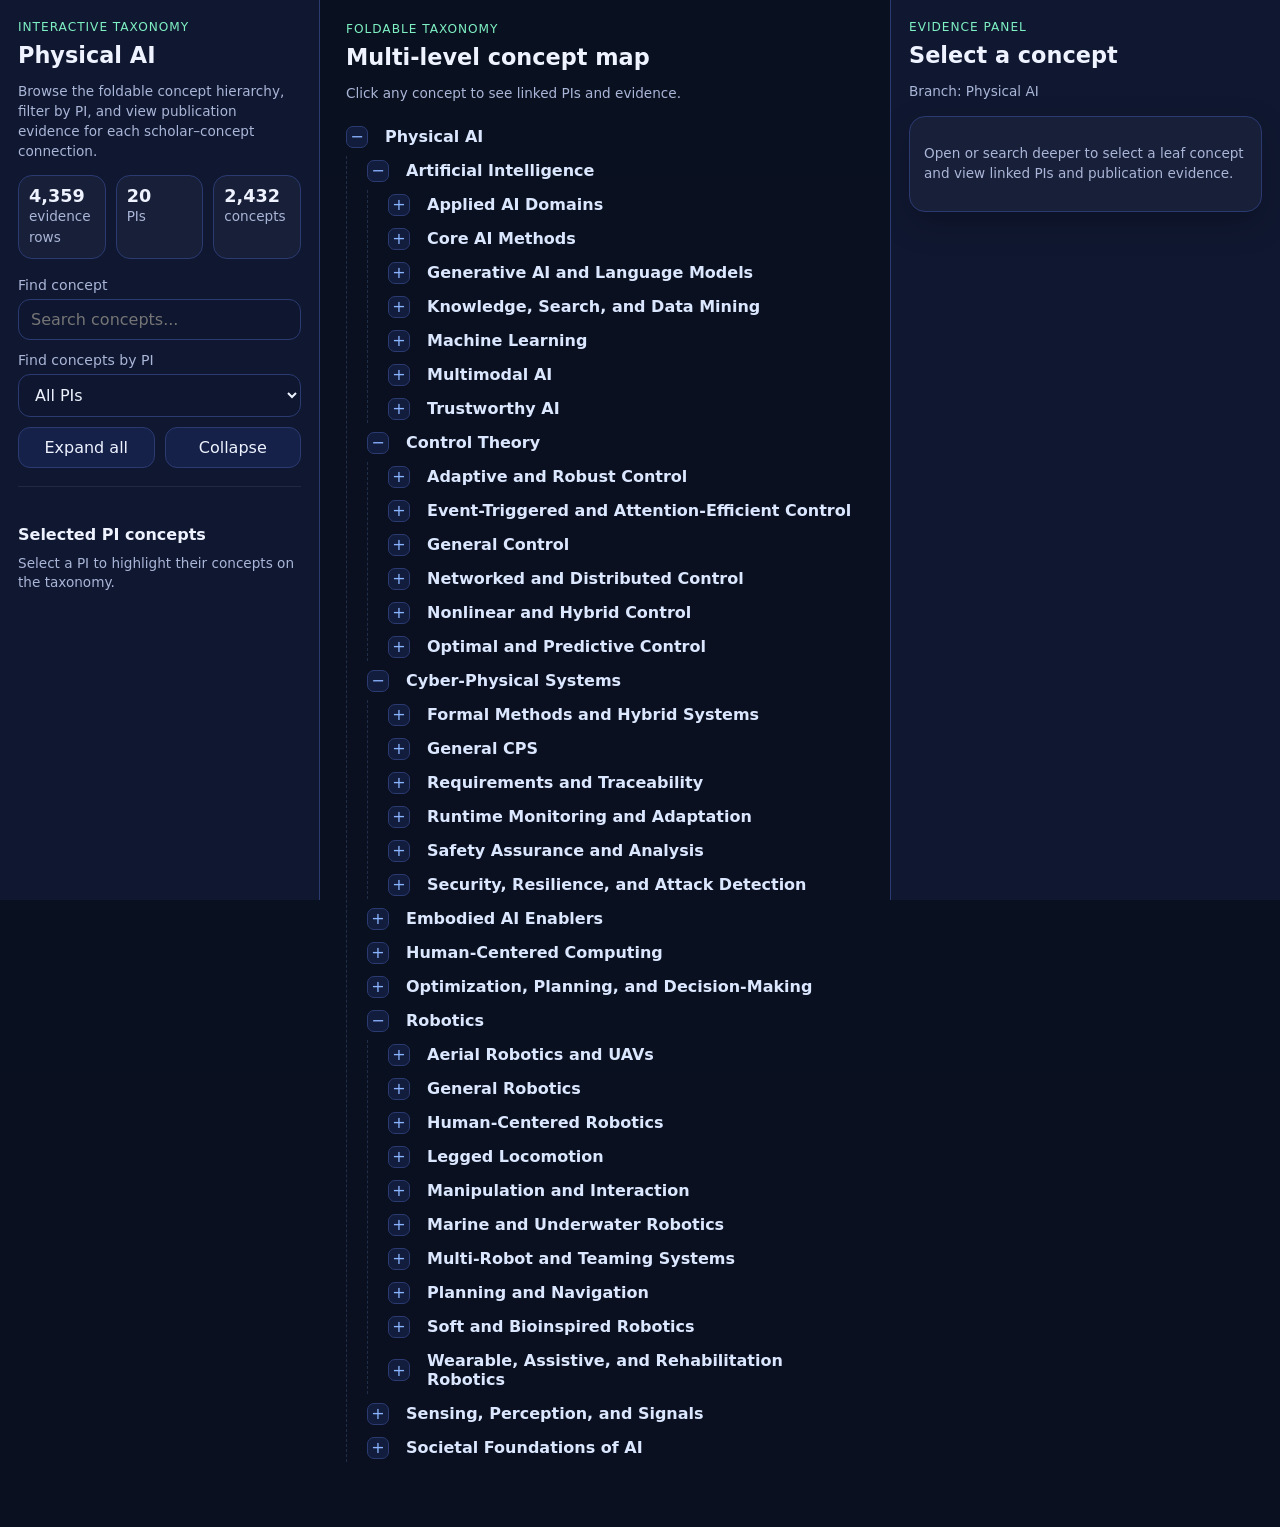
==== commit 08f36f5b: "physical ai" ====
--- a/taxonomy.html
+++ b/taxonomy.html
@@ -307,8 +307,7 @@
 </div>
 
 <script>
-const DATA = {"taxonomy": {"name": "Physical AI", "children": [{"name": "Artificial Intelligence", "children": [{"name": "Core AI Methods", "children": [{"name": "Artificial intelligence", "concept": "Artificial intelligence"}, {"name": "Foundation models for CPS", "concept": "Foundation models for CPS"}, {"name": "Generative AI opportunities", "concept": "Generative AI opportunities"}, {"name": "Generative AI risks", "concept": "Generative AI risks"}, {"name": "Graph foundation models", "concept": "Graph foundation models"}, {"name": "Neural-symbolic AI", "concept": "Neural-symbolic AI"}, {"name": "Open-source generative AI", "concept": "Open-source generative AI"}, {"name": "Vision-language foundation models", "concept": "Vision-language foundation models"}]}, {"name": "Generative AI and Language Models", "children": [{"name": "AI agents", "concept": "AI agents"}, {"name": "AI math tutoring", "concept": "AI math tutoring"}, {"name": "Answer retrieval", "concept": "Answer retrieval"}, {"name": "Atomic embeddings", "concept": "Atomic embeddings"}, {"name": "Automated graph augmentation", "concept": "Automated graph augmentation"}, {"name": "Aviation maintenance AI", "concept": "Aviation maintenance AI"}, {"name": "Battery energy storage", "concept": "Battery energy storage"}, {"name": "Behavior complementarity", "concept": "Behavior complementarity"}, {"name": "Behavioral analytics", "concept": "Behavioral analytics"}, {"name": "Behavioral modeling", "concept": "Behavioral modeling"}, {"name": "Biomedical entity extraction", "concept": "Biomedical entity extraction"}, {"name": "Biomedical knowledge graphs", "concept": "Biomedical knowledge graphs"}, {"name": "Biomedical LLM extraction", "concept": "Biomedical LLM extraction"}, {"name": "Cardiac MRI segmentation", "concept": "Cardiac MRI segmentation"}, {"name": "Claim verification", "concept": "Claim verification"}, {"name": "Commonsense reasoning", "concept": "Commonsense reasoning"}, {"name": "Complex instruction evaluation", "concept": "Complex instruction evaluation"}, {"name": "Compressed air energy storage", "concept": "Compressed air energy storage"}, {"name": "Condition verification", "concept": "Condition verification"}, {"name": "Context generation", "concept": "Context generation"}, {"name": "Conversational AI", "concept": "Conversational AI"}, {"name": "Conversational RAG", "concept": "Conversational RAG"}, {"name": "Coverage path planning", "concept": "Coverage path planning"}, {"name": "Cross-lingual instruction tuning", "concept": "Cross-lingual instruction tuning"}, {"name": "Cross-network learning", "concept": "Cross-network learning"}, {"name": "Data-centric graph learning", "concept": "Data-centric graph learning"}, {"name": "Dementia benchmarks", "concept": "Dementia benchmarks"}, {"name": "Dense-block anomaly mining", "concept": "Dense-block anomaly mining"}, {"name": "Distributed surveillance", "concept": "Distributed surveillance"}, {"name": "Dynamic graphs", "concept": "Dynamic graphs"}, {"name": "Economic dispatch", "concept": "Economic dispatch"}, {"name": "Edge generative models", "concept": "Edge generative models"}, {"name": "Edge intelligence", "concept": "Edge intelligence"}, {"name": "Edge RAG systems", "concept": "Edge RAG systems"}, {"name": "Educational AI", "concept": "Educational AI"}, {"name": "Educational question generation", "concept": "Educational question generation"}, {"name": "End-user intelligent assistants", "concept": "End-user intelligent assistants"}, {"name": "Energy systems AI", "concept": "Energy systems AI"}, {"name": "Entity-guided generation", "concept": "Entity-guided generation"}, {"name": "Experimental evidence extraction", "concept": "Experimental evidence extraction"}, {"name": "Explainable intrusion detection", "concept": "Explainable intrusion detection"}, {"name": "Federated graph learning", "concept": "Federated graph learning"}, {"name": "Formal-method-guided LLM fine-tuning", "concept": "Formal-method-guided LLM fine-tuning"}, {"name": "Gas separation membranes", "concept": "Gas separation membranes"}, {"name": "Gig worker AI assistance", "concept": "Gig worker AI assistance"}, {"name": "Graph anomaly loss", "concept": "Graph anomaly loss"}, {"name": "Graph data augmentation", "concept": "Graph data augmentation"}, {"name": "Graph diffusion models", "concept": "Graph diffusion models"}, {"name": "Graph diffusion transformers", "concept": "Graph diffusion transformers"}, {"name": "Graph imbalanced regression", "concept": "Graph imbalanced regression"}, {"name": "Graph learning", "concept": "Graph learning"}, {"name": "Graph rationalization", "concept": "Graph rationalization"}, {"name": "Graph structure caching", "concept": "Graph structure caching"}, {"name": "Graph transfer learning", "concept": "Graph transfer learning"}, {"name": "Guided structured templates", "concept": "Guided structured templates"}, {"name": "Heterogeneous event data", "concept": "Heterogeneous event data"}, {"name": "Heterogeneous graph learning", "concept": "Heterogeneous graph learning"}, {"name": "Implicit preference alignment", "concept": "Implicit preference alignment"}, {"name": "Information extraction", "concept": "Information extraction"}, {"name": "Instant LLM adaptation", "concept": "Instant LLM adaptation"}, {"name": "Instruction hierarchy following", "concept": "Instruction hierarchy following"}, {"name": "Instruction tuning", "concept": "Instruction tuning"}, {"name": "Integrated energy scenarios", "concept": "Integrated energy scenarios"}, {"name": "Intelligent assistance", "concept": "Intelligent assistance"}, {"name": "Interpretable graph learning", "concept": "Interpretable graph learning"}, {"name": "Irrelevant condition filtering", "concept": "Irrelevant condition filtering"}, {"name": "Knowledge graph completion", "concept": "Knowledge graph completion"}, {"name": "Knowledge graph RAG", "concept": "Knowledge graph RAG"}, {"name": "Knowledge graph reasoning", "concept": "Knowledge graph reasoning"}, {"name": "Knowledge graphs", "concept": "Knowledge graphs"}, {"name": "Knowledge-enhanced text generation", "concept": "Knowledge-enhanced text generation"}, {"name": "Large language models", "concept": "Large language models"}, {"name": "Large language models in healthcare", "concept": "Large language models in healthcare"}, {"name": "LLM and motion planning", "concept": "LLM and motion planning"}, {"name": "LLM bias unlearning", "concept": "LLM bias unlearning"}, {"name": "LLM evaluation", "concept": "LLM evaluation"}, {"name": "LLM function calling", "concept": "LLM function calling"}, {"name": "LLM inference compression", "concept": "LLM inference compression"}, {"name": "LLM personalization", "concept": "LLM personalization"}, {"name": "LLM privacy", "concept": "LLM privacy"}, {"name": "LLM quantization", "concept": "LLM quantization"}, {"name": "LLM replicability benchmarking", "concept": "LLM replicability benchmarking"}, {"name": "LLM safety", "concept": "LLM safety"}, {"name": "LLM task planning", "concept": "LLM task planning"}, {"name": "LLM-as-a-judge", "concept": "LLM-as-a-judge"}, {"name": "LLM-based test generation", "concept": "LLM-based test generation"}, {"name": "LLM-enabled CPS", "concept": "LLM-enabled CPS"}, {"name": "LLM-enabled CPS assurance", "concept": "LLM-enabled CPS assurance"}, {"name": "LLMs for language impairments", "concept": "LLMs for language impairments"}, {"name": "LLMs on graphs", "concept": "LLMs on graphs"}, {"name": "Lockstep behavior detection", "concept": "Lockstep behavior detection"}, {"name": "Lossless LLM compression", "concept": "Lossless LLM compression"}, {"name": "Malicious behavior modeling", "concept": "Malicious behavior modeling"}, {"name": "Math reasoning", "concept": "Math reasoning"}, {"name": "Medical image AI fairness", "concept": "Medical image AI fairness"}, {"name": "Medical image segmentation", "concept": "Medical image segmentation"}, {"name": "Mental health AI", "concept": "Mental health AI"}, {"name": "Mental health discourse modeling", "concept": "Mental health discourse modeling"}, {"name": "Mental health response generation", "concept": "Mental health response generation"}, {"name": "Mobile screen data collection", "concept": "Mobile screen data collection"}, {"name": "Molecule-text learning", "concept": "Molecule-text learning"}, {"name": "Multi-agent optimal coverage", "concept": "Multi-agent optimal coverage"}, {"name": "Multi-chart question answering", "concept": "Multi-chart question answering"}, {"name": "Multi-modal network representation", "concept": "Multi-modal network representation"}, {"name": "Multi-objective alignment", "concept": "Multi-objective alignment"}, {"name": "Multimodal AI agents", "concept": "Multimodal AI agents"}, {"name": "Multimodal large language models", "concept": "Multimodal large language models"}, {"name": "Multimodal LLM safety", "concept": "Multimodal LLM safety"}, {"name": "Named entity recognition", "concept": "Named entity recognition"}, {"name": "Nanoscale thermal transport", "concept": "Nanoscale thermal transport"}, {"name": "Natural language generation", "concept": "Natural language generation"}, {"name": "NER data annotation", "concept": "NER data annotation"}, {"name": "Network intrusion detection", "concept": "Network intrusion detection"}, {"name": "Network of networks", "concept": "Network of networks"}, {"name": "Non-factoid QA", "concept": "Non-factoid QA"}, {"name": "On-device AI", "concept": "On-device AI"}, {"name": "On-device LLM personalization", "concept": "On-device LLM personalization"}, {"name": "Online shopping benchmarks", "concept": "Online shopping benchmarks"}, {"name": "Open-domain question answering", "concept": "Open-domain question answering"}, {"name": "Partial binarization", "concept": "Partial binarization"}, {"name": "Pattern mining", "concept": "Pattern mining"}, {"name": "PDF table reading", "concept": "PDF table reading"}, {"name": "Personalized LLMs", "concept": "Personalized LLMs"}, {"name": "Phrase mining", "concept": "Phrase mining"}, {"name": "Preference modeling", "concept": "Preference modeling"}, {"name": "Prompt engineering", "concept": "Prompt engineering"}, {"name": "Prompt engineering for traceability", "concept": "Prompt engineering for traceability"}, {"name": "Prompt evolution", "concept": "Prompt evolution"}, {"name": "Prompt optimization", "concept": "Prompt optimization"}, {"name": "Question answering", "concept": "Question answering"}, {"name": "Question generation", "concept": "Question generation"}, {"name": "Reasoning language models", "concept": "Reasoning language models"}, {"name": "Recommender systems", "concept": "Recommender systems"}, {"name": "Resource-constrained LLMs", "concept": "Resource-constrained LLMs"}, {"name": "Resource-efficient learning", "concept": "Resource-efficient learning"}, {"name": "Retrieval-augmented generation", "concept": "Retrieval-augmented generation"}, {"name": "Robust LLM unlearning", "concept": "Robust LLM unlearning"}, {"name": "Safety-critical maintenance", "concept": "Safety-critical maintenance"}, {"name": "Scientific algorithm discovery", "concept": "Scientific algorithm discovery"}, {"name": "Scientific knowledge extraction", "concept": "Scientific knowledge extraction"}, {"name": "Scientific knowledge graphs", "concept": "Scientific knowledge graphs"}, {"name": "Scientific OpenIE", "concept": "Scientific OpenIE"}, {"name": "Scientific text mining", "concept": "Scientific text mining"}, {"name": "Secure aggregation", "concept": "Secure aggregation"}, {"name": "Sequential recommendation", "concept": "Sequential recommendation"}, {"name": "Smart energy management", "concept": "Smart energy management"}, {"name": "Social recommendation", "concept": "Social recommendation"}, {"name": "Spatiotemporal user behaviors", "concept": "Spatiotemporal user behaviors"}, {"name": "Spectral graph augmentation", "concept": "Spectral graph augmentation"}, {"name": "Spectral manifold harmonization", "concept": "Spectral manifold harmonization"}, {"name": "Stepwise correction", "concept": "Stepwise correction"}, {"name": "Student modeling", "concept": "Student modeling"}, {"name": "Suspicious behavior detection", "concept": "Suspicious behavior detection"}, {"name": "Synchronized behavior detection", "concept": "Synchronized behavior detection"}, {"name": "Technical question answering", "concept": "Technical question answering"}, {"name": "Temporal fact extraction", "concept": "Temporal fact extraction"}, {"name": "Temporal slot filling", "concept": "Temporal slot filling"}, {"name": "Text generation", "concept": "Text generation"}, {"name": "Text mining", "concept": "Text mining"}, {"name": "Text-rich multi-image understanding", "concept": "Text-rich multi-image understanding"}, {"name": "Thermoelectrics", "concept": "Thermoelectrics"}, {"name": "Tool-using AI agents", "concept": "Tool-using AI agents"}, {"name": "Trustworthy LLMs", "concept": "Trustworthy LLMs"}, {"name": "Trustworthy RAG", "concept": "Trustworthy RAG"}, {"name": "User modeling", "concept": "User modeling"}, {"name": "Vision-language models", "concept": "Vision-language models"}, {"name": "Visual comprehension training", "concept": "Visual comprehension training"}]}, {"name": "Knowledge, Search, and Data Mining", "children": [{"name": "Aerial search and rescue", "concept": "Aerial search and rescue"}, {"name": "Biomedical literature search", "concept": "Biomedical literature search"}, {"name": "Human-computer interaction research generation", "concept": "Human-computer interaction research generation"}, {"name": "Medical forum representation learning", "concept": "Medical forum representation learning"}, {"name": "Missing-person search", "concept": "Missing-person search"}, {"name": "Molecular representation learning", "concept": "Molecular representation learning"}, {"name": "Multi-UAV search and rescue", "concept": "Multi-UAV search and rescue"}, {"name": "Natural language trace queries", "concept": "Natural language trace queries"}, {"name": "Polymer representation learning", "concept": "Polymer representation learning"}, {"name": "Search and rescue robotics", "concept": "Search and rescue robotics"}, {"name": "Search strategy integration", "concept": "Search strategy integration"}, {"name": "Search-and-rescue datasets", "concept": "Search-and-rescue datasets"}, {"name": "Urban search and rescue", "concept": "Urban search and rescue"}]}, {"name": "Machine Learning", "children": [{"name": "Deep and Neural Learning", "children": [{"name": "ADC-direct neural recording", "concept": "ADC-direct neural recording"}, {"name": "Biohybrid neural coupling", "concept": "Biohybrid neural coupling"}, {"name": "Closed-loop neural decoding", "concept": "Closed-loop neural decoding"}, {"name": "CNN accelerators", "concept": "CNN accelerators"}, {"name": "Competitively inhibited neural networks", "concept": "Competitively inhibited neural networks"}, {"name": "Convolutional neural networks for localization", "concept": "Convolutional neural networks for localization"}, {"name": "Cooperative neural fields", "concept": "Cooperative neural fields"}, {"name": "Crossbar neural mapping", "concept": "Crossbar neural mapping"}, {"name": "Deep learning for acoustic sensing", "concept": "Deep learning for acoustic sensing"}, {"name": "Deep learning for environment geometry", "concept": "Deep learning for environment geometry"}, {"name": "Deep learning for polymers", "concept": "Deep learning for polymers"}, {"name": "Deep learning localization", "concept": "Deep learning localization"}, {"name": "Deep learning traceability", "concept": "Deep learning traceability"}, {"name": "Dynamic graph neural networks", "concept": "Dynamic graph neural networks"}, {"name": "FPGA-aware graph neural architecture search", "concept": "FPGA-aware graph neural architecture search"}, {"name": "Graph neural architecture search", "concept": "Graph neural architecture search"}, {"name": "Graph neural networks", "concept": "Graph neural networks"}, {"name": "Graph neural networks for HRI", "concept": "Graph neural networks for HRI"}, {"name": "Graphical normalizing flows", "concept": "Graphical normalizing flows"}, {"name": "Large-scale neural arrays", "concept": "Large-scale neural arrays"}, {"name": "Low-noise neural ADCs", "concept": "Low-noise neural ADCs"}, {"name": "LSTM Kalman filtering", "concept": "LSTM Kalman filtering"}, {"name": "Mixed precision neural networks", "concept": "Mixed precision neural networks"}, {"name": "Motor-control neural decoding", "concept": "Motor-control neural decoding"}, {"name": "Neural environment mapping", "concept": "Neural environment mapping"}, {"name": "Neural fractional-derivative computation", "concept": "Neural fractional-derivative computation"}, {"name": "Neural interfaces", "concept": "Neural interfaces"}, {"name": "Neural networks for control", "concept": "Neural networks for control"}, {"name": "Neural recording circuits", "concept": "Neural recording circuits"}, {"name": "Optical neural networks", "concept": "Optical neural networks"}, {"name": "Wireless neural telemetry", "concept": "Wireless neural telemetry"}]}, {"name": "General Machine Learning", "children": [{"name": "Brain-inspired learning machines", "concept": "Brain-inspired learning machines"}, {"name": "Deep reinforcement learning for locomotion", "concept": "Deep reinforcement learning for locomotion"}, {"name": "Graph machine learning acceleration", "concept": "Graph machine learning acceleration"}, {"name": "Integer SNN quantization", "concept": "Integer SNN quantization"}, {"name": "Inverse constrained reinforcement learning", "concept": "Inverse constrained reinforcement learning"}, {"name": "Kalman filtering", "concept": "Kalman filtering"}, {"name": "Machine learning for robot acrobatics", "concept": "Machine learning for robot acrobatics"}, {"name": "Machine learning-driven burrowing", "concept": "Machine learning-driven burrowing"}, {"name": "Materials machine learning", "concept": "Materials machine learning"}, {"name": "Model-free reinforcement learning", "concept": "Model-free reinforcement learning"}, {"name": "Multi-agent reinforcement learning", "concept": "Multi-agent reinforcement learning"}, {"name": "Online SNN training", "concept": "Online SNN training"}, {"name": "Reduced-order Kalman filters", "concept": "Reduced-order Kalman filters"}, {"name": "Reinforcement learning", "concept": "Reinforcement learning"}, {"name": "Reinforcement learning for energy", "concept": "Reinforcement learning for energy"}, {"name": "Reinforcement learning for locomotion", "concept": "Reinforcement learning for locomotion"}, {"name": "Reinforcement learning safety", "concept": "Reinforcement learning safety"}, {"name": "Safe reinforcement learning", "concept": "Safe reinforcement learning"}, {"name": "SNN pruning", "concept": "SNN pruning"}, {"name": "SNN quantization", "concept": "SNN quantization"}, {"name": "Trustworthy reinforcement learning", "concept": "Trustworthy reinforcement learning"}]}, {"name": "Neuromorphic and Spiking Learning", "children": [{"name": "1FeFET-1C technology", "concept": "1FeFET-1C technology"}, {"name": "Address-event routing", "concept": "Address-event routing"}, {"name": "Analog computing", "concept": "Analog computing"}, {"name": "Analog in-memory computing", "concept": "Analog in-memory computing"}, {"name": "Analog spatial transforms", "concept": "Analog spatial transforms"}, {"name": "Capacitive passive mixers", "concept": "Capacitive passive mixers"}, {"name": "CMOS-RRAM neurosynaptic cores", "concept": "CMOS-RRAM neurosynaptic cores"}, {"name": "Compute-in-memory", "concept": "Compute-in-memory"}, {"name": "Contrast detection imagers", "concept": "Contrast detection imagers"}, {"name": "Crossbar reliability", "concept": "Crossbar reliability"}, {"name": "Cryogenic drilling modeling", "concept": "Cryogenic drilling modeling"}, {"name": "Design automation", "concept": "Design automation"}, {"name": "Digital neuromorphic accelerators", "concept": "Digital neuromorphic accelerators"}, {"name": "Edge AI hardware", "concept": "Edge AI hardware"}, {"name": "Electronic synapses", "concept": "Electronic synapses"}, {"name": "Emerging device computing", "concept": "Emerging device computing"}, {"name": "Event-driven neuromorphic systems", "concept": "Event-driven neuromorphic systems"}, {"name": "FeFET spiking neural networks", "concept": "FeFET spiking neural networks"}, {"name": "Ferroelectric content-addressable memory", "concept": "Ferroelectric content-addressable memory"}, {"name": "Ferroelectric transistor computing", "concept": "Ferroelectric transistor computing"}, {"name": "FPGA acceleration", "concept": "FPGA acceleration"}, {"name": "Fully differentiable quantization", "concept": "Fully differentiable quantization"}, {"name": "Genetic-algorithm accelerator design", "concept": "Genetic-algorithm accelerator design"}, {"name": "Graph coloring hardware", "concept": "Graph coloring hardware"}, {"name": "Hardware-efficient tensor accelerators", "concept": "Hardware-efficient tensor accelerators"}, {"name": "Hessian-aware quantization", "concept": "Hessian-aware quantization"}, {"name": "In-memory equalization", "concept": "In-memory equalization"}, {"name": "Integrate-and-fire arrays", "concept": "Integrate-and-fire arrays"}, {"name": "Level-crossing event coding", "concept": "Level-crossing event coding"}, {"name": "Low-power VLSI", "concept": "Low-power VLSI"}, {"name": "Max-cut hardware solvers", "concept": "Max-cut hardware solvers"}, {"name": "Maximum independent set computing", "concept": "Maximum independent set computing"}, {"name": "Memory-efficient synaptic connectivity", "concept": "Memory-efficient synaptic connectivity"}, {"name": "Memristor computing", "concept": "Memristor computing"}, {"name": "Micro/nano circuit design", "concept": "Micro/nano circuit design"}, {"name": "Mixed-signal array processing", "concept": "Mixed-signal array processing"}, {"name": "Mixed-signal design", "concept": "Mixed-signal design"}, {"name": "Mixed-signal spatial filtering", "concept": "Mixed-signal spatial filtering"}, {"name": "Neuro-symbolic AI hardware", "concept": "Neuro-symbolic AI hardware"}, {"name": "Neuromorphic architecture", "concept": "Neuromorphic architecture"}, {"name": "Neuromorphic benchmarking", "concept": "Neuromorphic benchmarking"}, {"name": "Neuromorphic computing", "concept": "Neuromorphic computing"}, {"name": "Neuromorphic engineering", "concept": "Neuromorphic engineering"}, {"name": "Neuromorphic neural interfaces", "concept": "Neuromorphic neural interfaces"}, {"name": "Neurosynaptic cores", "concept": "Neurosynaptic cores"}, {"name": "Non-von Neumann architecture", "concept": "Non-von Neumann architecture"}, {"name": "On-chip learning", "concept": "On-chip learning"}, {"name": "One-shot learning hardware", "concept": "One-shot learning hardware"}, {"name": "Oscillator-based computing", "concept": "Oscillator-based computing"}, {"name": "Phase-transition oscillators", "concept": "Phase-transition oscillators"}, {"name": "Post-training quantization", "concept": "Post-training quantization"}, {"name": "Predictive digital autoranging", "concept": "Predictive digital autoranging"}, {"name": "Probabilistic graphical model hardware", "concept": "Probabilistic graphical model hardware"}, {"name": "Reconfigurable dataflow", "concept": "Reconfigurable dataflow"}, {"name": "Reconfigurable neuromorphic systems", "concept": "Reconfigurable neuromorphic systems"}, {"name": "Resistive memory AI chips", "concept": "Resistive memory AI chips"}, {"name": "Resistive switching synapses", "concept": "Resistive switching synapses"}, {"name": "RRAM compute-in-memory", "concept": "RRAM compute-in-memory"}, {"name": "Run-time reconfigurability", "concept": "Run-time reconfigurability"}, {"name": "Sensitivity-guided quantization", "concept": "Sensitivity-guided quantization"}, {"name": "Sparse matrix-vector acceleration", "concept": "Sparse matrix-vector acceleration"}, {"name": "Spatial signal separation", "concept": "Spatial signal separation"}, {"name": "Spatial-temporal sequence detection", "concept": "Spatial-temporal sequence detection"}, {"name": "Spike-timing-dependent plasticity", "concept": "Spike-timing-dependent plasticity"}, {"name": "Spiking neural network hardware", "concept": "Spiking neural network hardware"}, {"name": "Spiking neural network prototyping", "concept": "Spiking neural network prototyping"}, {"name": "Spiking neural networks", "concept": "Spiking neural networks"}, {"name": "SRAM ring oscillators", "concept": "SRAM ring oscillators"}, {"name": "Stochastic synapses", "concept": "Stochastic synapses"}, {"name": "Synaptic plasticity hardware", "concept": "Synaptic plasticity hardware"}, {"name": "Synaptic routing", "concept": "Synaptic routing"}, {"name": "Synchronized oscillator computing", "concept": "Synchronized oscillator computing"}, {"name": "Tensor algebra accelerators", "concept": "Tensor algebra accelerators"}]}]}, {"name": "Multimodal AI", "children": [{"name": "Multimodal AI for welding", "concept": "Multimodal AI for welding"}, {"name": "Multimodal anomaly mining", "concept": "Multimodal anomaly mining"}, {"name": "Multimodal behavioral patterns", "concept": "Multimodal behavioral patterns"}, {"name": "Multimodal chart reasoning", "concept": "Multimodal chart reasoning"}, {"name": "Multimodal mathematical reasoning", "concept": "Multimodal mathematical reasoning"}, {"name": "Multimodal molecular learning", "concept": "Multimodal molecular learning"}, {"name": "Multimodal privacy", "concept": "Multimodal privacy"}, {"name": "Multimodal safety benchmarking", "concept": "Multimodal safety benchmarking"}, {"name": "Multimodal tutoring benchmarks", "concept": "Multimodal tutoring benchmarks"}, {"name": "Multimodal unlearning", "concept": "Multimodal unlearning"}, {"name": "Multimodal virtual classroom", "concept": "Multimodal virtual classroom"}, {"name": "Multimodal VR interfaces", "concept": "Multimodal VR interfaces"}]}, {"name": "Trustworthy AI", "children": [{"name": "AI Safety, Privacy, and Alignment", "children": [{"name": "Context-aware safety", "concept": "Context-aware safety"}, {"name": "Trustworthy AI", "concept": "Trustworthy AI"}]}, {"name": "Machine Unlearning", "children": [{"name": "Generative AI unlearning", "concept": "Generative AI unlearning"}, {"name": "Machine unlearning", "concept": "Machine unlearning"}]}]}]}, {"name": "Control Theory", "children": [{"name": "Adaptive and Robust Control", "children": [{"name": "Adaptive autonomy", "concept": "Adaptive autonomy"}, {"name": "Adaptive beamforming", "concept": "Adaptive beamforming"}, {"name": "Adaptive camouflage", "concept": "Adaptive camouflage"}, {"name": "Adaptive control", "concept": "Adaptive control"}, {"name": "Adaptive cruise control", "concept": "Adaptive cruise control"}, {"name": "Adaptive finite-time control", "concept": "Adaptive finite-time control"}, {"name": "Adaptive HMI", "concept": "Adaptive HMI"}, {"name": "Adaptive materials", "concept": "Adaptive materials"}, {"name": "Adaptive monitoring", "concept": "Adaptive monitoring"}, {"name": "Adaptive optics control", "concept": "Adaptive optics control"}, {"name": "Adaptive parameter estimation", "concept": "Adaptive parameter estimation"}, {"name": "Cooperative adaptive control", "concept": "Cooperative adaptive control"}, {"name": "Cooperative adaptive cruise control", "concept": "Cooperative adaptive cruise control"}, {"name": "Model-free adaptive control", "concept": "Model-free adaptive control"}, {"name": "Robust hybrid control", "concept": "Robust hybrid control"}, {"name": "Robust machining force control", "concept": "Robust machining force control"}, {"name": "Self-adaptive systems", "concept": "Self-adaptive systems"}]}, {"name": "Event-Triggered and Attention-Efficient Control", "children": [{"name": "Attentively efficient control", "concept": "Attentively efficient control"}, {"name": "Dynamic event-triggered control", "concept": "Dynamic event-triggered control"}, {"name": "Event-triggered control", "concept": "Event-triggered control"}, {"name": "Event-triggered feedback", "concept": "Event-triggered feedback"}, {"name": "Event-triggered output feedback", "concept": "Event-triggered output feedback"}, {"name": "Minimum attention control", "concept": "Minimum attention control"}, {"name": "Periodic event-triggered quantized control", "concept": "Periodic event-triggered quantized control"}, {"name": "Quantized event-triggered control", "concept": "Quantized event-triggered control"}, {"name": "Self-triggered control", "concept": "Self-triggered control"}, {"name": "Self-triggered feedback", "concept": "Self-triggered feedback"}]}, {"name": "General Control", "children": [{"name": "Articulated leg control", "concept": "Articulated leg control"}, {"name": "Autonomous control systems", "concept": "Autonomous control systems"}, {"name": "Balance feedback", "concept": "Balance feedback"}, {"name": "Bipartite consensus control", "concept": "Bipartite consensus control"}, {"name": "Bisimilarity control", "concept": "Bisimilarity control"}, {"name": "Bisimilarity enforcing control", "concept": "Bisimilarity enforcing control"}, {"name": "Boiler control optimization", "concept": "Boiler control optimization"}, {"name": "Bounded-amplitude control", "concept": "Bounded-amplitude control"}, {"name": "Center-of-pressure feedback", "concept": "Center-of-pressure feedback"}, {"name": "Channel-state feedback control", "concept": "Channel-state feedback control"}, {"name": "Closed-loop control", "concept": "Closed-loop control"}, {"name": "Compositional stability", "concept": "Compositional stability"}, {"name": "Connectivity-constrained control", "concept": "Connectivity-constrained control"}, {"name": "Consensus control", "concept": "Consensus control"}, {"name": "Continuous actor-critic control", "concept": "Continuous actor-critic control"}, {"name": "Contour control", "concept": "Contour control"}, {"name": "Control", "concept": "Control"}, {"name": "Control applications", "concept": "Control applications"}, {"name": "Control barrier functions", "concept": "Control barrier functions"}, {"name": "Control theory", "concept": "Control theory"}, {"name": "Controlled hybrid automata", "concept": "Controlled hybrid automata"}, {"name": "Controller failure analysis", "concept": "Controller failure analysis"}, {"name": "Crowd evacuation control", "concept": "Crowd evacuation control"}, {"name": "Data-driven control", "concept": "Data-driven control"}, {"name": "Data-rate constrained control", "concept": "Data-rate constrained control"}, {"name": "Deadline-safe reach-avoid control", "concept": "Deadline-safe reach-avoid control"}, {"name": "DED height control", "concept": "DED height control"}, {"name": "Digital glass temperature control", "concept": "Digital glass temperature control"}, {"name": "Digital image correlation control", "concept": "Digital image correlation control"}, {"name": "Direct myoelectric control", "concept": "Direct myoelectric control"}, {"name": "Disturbance observer control", "concept": "Disturbance observer control"}, {"name": "Disturbance string stability", "concept": "Disturbance string stability"}, {"name": "Droop-controlled generators", "concept": "Droop-controlled generators"}, {"name": "Dropout stability", "concept": "Dropout stability"}, {"name": "Eccentric motor control training", "concept": "Eccentric motor control training"}, {"name": "Electromechanical control", "concept": "Electromechanical control"}, {"name": "Embedded control systems", "concept": "Embedded control systems"}, {"name": "Error augmentation feedback", "concept": "Error augmentation feedback"}, {"name": "Error space motion control", "concept": "Error space motion control"}, {"name": "Execution-time variation stability", "concept": "Execution-time variation stability"}, {"name": "Extremum seeking control", "concept": "Extremum seeking control"}, {"name": "Extrusion force control", "concept": "Extrusion force control"}, {"name": "Fault-tolerant formation control", "concept": "Fault-tolerant formation control"}, {"name": "Feedback dropouts", "concept": "Feedback dropouts"}, {"name": "Feedforward kinematic error control", "concept": "Feedforward kinematic error control"}, {"name": "Finite-gain stability", "concept": "Finite-gain stability"}, {"name": "Finite-state impedance control", "concept": "Finite-state impedance control"}, {"name": "Force-position-contour control", "concept": "Force-position-contour control"}, {"name": "Formation control", "concept": "Formation control"}, {"name": "Friction stir welding control", "concept": "Friction stir welding control"}, {"name": "Gas face seal control", "concept": "Gas face seal control"}, {"name": "Glass track morphology control", "concept": "Glass track morphology control"}, {"name": "GNN-based control", "concept": "GNN-based control"}, {"name": "Hierarchical control", "concept": "Hierarchical control"}, {"name": "Hierarchical optimal contour control", "concept": "Hierarchical optimal contour control"}, {"name": "Human crowd control", "concept": "Human crowd control"}, {"name": "Human-centered control", "concept": "Human-centered control"}, {"name": "Human-in-the-loop control", "concept": "Human-in-the-loop control"}, {"name": "Hybrid aircraft control", "concept": "Hybrid aircraft control"}, {"name": "Hybrid control systems", "concept": "Hybrid control systems"}, {"name": "Hybrid extrusion force-velocity control", "concept": "Hybrid extrusion force-velocity control"}, {"name": "Hybrid system control", "concept": "Hybrid system control"}, {"name": "Hybrid volitional control", "concept": "Hybrid volitional control"}, {"name": "IEEE 802.15.4 control", "concept": "IEEE 802.15.4 control"}, {"name": "Implicit Lyapunov quantum control", "concept": "Implicit Lyapunov quantum control"}, {"name": "Intelligent supervisory control", "concept": "Intelligent supervisory control"}, {"name": "Invariant-based hybrid control", "concept": "Invariant-based hybrid control"}, {"name": "Inventory consensus control", "concept": "Inventory consensus control"}, {"name": "Iterative learning control", "concept": "Iterative learning control"}, {"name": "Kinematic control systems", "concept": "Kinematic control systems"}, {"name": "Kinematic features for control", "concept": "Kinematic features for control"}, {"name": "Large-scale control systems", "concept": "Large-scale control systems"}, {"name": "Laser cladding control", "concept": "Laser cladding control"}, {"name": "Laser metal deposition control", "concept": "Laser metal deposition control"}, {"name": "Layer-to-layer height control", "concept": "Layer-to-layer height control"}, {"name": "Layer-to-layer PBF control", "concept": "Layer-to-layer PBF control"}, {"name": "Learning-based control", "concept": "Learning-based control"}, {"name": "Limited-bandwidth control", "concept": "Limited-bandwidth control"}, {"name": "Lossy wireless control", "concept": "Lossy wireless control"}, {"name": "Machining control", "concept": "Machining control"}, {"name": "Machining force control", "concept": "Machining force control"}, {"name": "Manufacturing process control", "concept": "Manufacturing process control"}, {"name": "Markov decision process battery control", "concept": "Markov decision process battery control"}, {"name": "Mean-field density control", "concept": "Mean-field density control"}, {"name": "Mean-field swarm control", "concept": "Mean-field swarm control"}, {"name": "Mechanical control systems", "concept": "Mechanical control systems"}, {"name": "Mechanical instability actuation", "concept": "Mechanical instability actuation"}, {"name": "Melt pool temperature control", "concept": "Melt pool temperature control"}, {"name": "Meta-learning for control", "concept": "Meta-learning for control"}, {"name": "Model hierarchy predictive control", "concept": "Model hierarchy predictive control"}, {"name": "Monopod optimal control", "concept": "Monopod optimal control"}, {"name": "Morphology-feedback co-design", "concept": "Morphology-feedback co-design"}, {"name": "Multi-agent control", "concept": "Multi-agent control"}, {"name": "Multiagent stability", "concept": "Multiagent stability"}, {"name": "Online recovery control", "concept": "Online recovery control"}, {"name": "Operational-space control", "concept": "Operational-space control"}, {"name": "Optimal control", "concept": "Optimal control"}, {"name": "Optimal density control", "concept": "Optimal density control"}, {"name": "Optimal formation control", "concept": "Optimal formation control"}, {"name": "PAC time-optimal control", "concept": "PAC time-optimal control"}, {"name": "Packet-loss control", "concept": "Packet-loss control"}, {"name": "Path force control", "concept": "Path force control"}, {"name": "Petri net control", "concept": "Petri net control"}, {"name": "Phase variable impedance control", "concept": "Phase variable impedance control"}, {"name": "Phase-variable control", "concept": "Phase-variable control"}, {"name": "Phase-variable impedance control", "concept": "Phase-variable impedance control"}, {"name": "Polymer extrusion control", "concept": "Polymer extrusion control"}, {"name": "Precision motion control", "concept": "Precision motion control"}, {"name": "Predictive contour control", "concept": "Predictive contour control"}, {"name": "Prescribed performance control", "concept": "Prescribed performance control"}, {"name": "Process control", "concept": "Process control"}, {"name": "Quantized control", "concept": "Quantized control"}, {"name": "Quantum control", "concept": "Quantum control"}, {"name": "Reach-avoid control", "concept": "Reach-avoid control"}, {"name": "Reactive supervisory control", "concept": "Reactive supervisory control"}, {"name": "Repetitive process control", "concept": "Repetitive process control"}, {"name": "Retrieval feedback", "concept": "Retrieval feedback"}, {"name": "Scheduling-control co-design", "concept": "Scheduling-control co-design"}, {"name": "SE(3) control", "concept": "SE(3) control"}, {"name": "Shared control", "concept": "Shared control"}, {"name": "Sit-to-stand control", "concept": "Sit-to-stand control"}, {"name": "SLIP optimal control", "concept": "SLIP optimal control"}, {"name": "Sparse control", "concept": "Sparse control"}, {"name": "Spatial control of PBF", "concept": "Spatial control of PBF"}, {"name": "Stair ascent control", "concept": "Stair ascent control"}, {"name": "Stratified control", "concept": "Stratified control"}, {"name": "Supervisory machining control", "concept": "Supervisory machining control"}, {"name": "Sustainable control optimization", "concept": "Sustainable control optimization"}, {"name": "Swarm density feedback", "concept": "Swarm density feedback"}, {"name": "Switched system stability", "concept": "Switched system stability"}, {"name": "Tail-assisted stability", "concept": "Tail-assisted stability"}, {"name": "Task-space control", "concept": "Task-space control"}, {"name": "Task-space Riccati feedback", "concept": "Task-space Riccati feedback"}, {"name": "Template-based whole-body control", "concept": "Template-based whole-body control"}, {"name": "Time-optimal control synthesis", "concept": "Time-optimal control synthesis"}, {"name": "Trajectory tracking control", "concept": "Trajectory tracking control"}, {"name": "Transient stability", "concept": "Transient stability"}, {"name": "Tree topology control", "concept": "Tree topology control"}, {"name": "Tuning-free whole-body control", "concept": "Tuning-free whole-body control"}, {"name": "Turning process control", "concept": "Turning process control"}, {"name": "Two-scale evacuation control", "concept": "Two-scale evacuation control"}, {"name": "Uncontrollable topology construction", "concept": "Uncontrollable topology construction"}, {"name": "Unknown-dynamics recovery control", "concept": "Unknown-dynamics recovery control"}, {"name": "Variable powder flow control", "concept": "Variable powder flow control"}, {"name": "Velocity decomposition control", "concept": "Velocity decomposition control"}, {"name": "Vision-based control", "concept": "Vision-based control"}, {"name": "Visual balance feedback", "concept": "Visual balance feedback"}, {"name": "Visual feedback training", "concept": "Visual feedback training"}, {"name": "Voltage stability", "concept": "Voltage stability"}, {"name": "Whole-body control", "concept": "Whole-body control"}, {"name": "Wire saw force control", "concept": "Wire saw force control"}]}, {"name": "Networked and Distributed Control", "children": [{"name": "Aero-optic disturbance mitigation", "concept": "Aero-optic disturbance mitigation"}, {"name": "Almost-sure safety", "concept": "Almost-sure safety"}, {"name": "Bifurcation-induced regime shifts", "concept": "Bifurcation-induced regime shifts"}, {"name": "Bit-rate stabilization", "concept": "Bit-rate stabilization"}, {"name": "Clock synchronization", "concept": "Clock synchronization"}, {"name": "Cohesive swarming", "concept": "Cohesive swarming"}, {"name": "CSO reduction", "concept": "CSO reduction"}, {"name": "Data dropouts", "concept": "Data dropouts"}, {"name": "Day-ahead markets", "concept": "Day-ahead markets"}, {"name": "Deadline adjustment", "concept": "Deadline adjustment"}, {"name": "Decentralized control synthesis", "concept": "Decentralized control synthesis"}, {"name": "Decentralized supervisory control", "concept": "Decentralized supervisory control"}, {"name": "Discrete event systems", "concept": "Discrete event systems"}, {"name": "Discrete-event supervision", "concept": "Discrete-event supervision"}, {"name": "Distance-to-bifurcation", "concept": "Distance-to-bifurcation"}, {"name": "Distributed event-triggered systems", "concept": "Distributed event-triggered systems"}, {"name": "Distributed flow control", "concept": "Distributed flow control"}, {"name": "Distributed generators", "concept": "Distributed generators"}, {"name": "Distributed networked control", "concept": "Distributed networked control"}, {"name": "Distributed optimal control", "concept": "Distributed optimal control"}, {"name": "Drifting clock networks", "concept": "Drifting clock networks"}, {"name": "Dropout compensation", "concept": "Dropout compensation"}, {"name": "Dynamic bit assignment", "concept": "Dynamic bit assignment"}, {"name": "Dynamic packet scheduling", "concept": "Dynamic packet scheduling"}, {"name": "Dynamical invariants", "concept": "Dynamical invariants"}, {"name": "Efficiently attentive systems", "concept": "Efficiently attentive systems"}, {"name": "Embedded network technology", "concept": "Embedded network technology"}, {"name": "Event-triggered message passing", "concept": "Event-triggered message passing"}, {"name": "Event-triggering design", "concept": "Event-triggering design"}, {"name": "Federated fairness tradeoffs", "concept": "Federated fairness tradeoffs"}, {"name": "Federated learning fairness", "concept": "Federated learning fairness"}, {"name": "Hybrid automata", "concept": "Hybrid automata"}, {"name": "Hybrid system modeling", "concept": "Hybrid system modeling"}, {"name": "Leader-follower systems", "concept": "Leader-follower systems"}, {"name": "Liveness verification", "concept": "Liveness verification"}, {"name": "Medical imaging fairness", "concept": "Medical imaging fairness"}, {"name": "Microgrids", "concept": "Microgrids"}, {"name": "Mission-critical IoT", "concept": "Mission-critical IoT"}, {"name": "Mutual exclusion", "concept": "Mutual exclusion"}, {"name": "Natural invariants", "concept": "Natural invariants"}, {"name": "NavMote", "concept": "NavMote"}, {"name": "Network delays", "concept": "Network delays"}, {"name": "Network utility maximization", "concept": "Network utility maximization"}, {"name": "Networked control systems", "concept": "Networked control systems"}, {"name": "Networked real-time scheduling", "concept": "Networked real-time scheduling"}, {"name": "Networked system dissipativity", "concept": "Networked system dissipativity"}, {"name": "Partial-order supervision", "concept": "Partial-order supervision"}, {"name": "Pedestrian dead reckoning", "concept": "Pedestrian dead reckoning"}, {"name": "Period and deadline selection", "concept": "Period and deadline selection"}, {"name": "Petri net liveness", "concept": "Petri net liveness"}, {"name": "Place invariants", "concept": "Place invariants"}, {"name": "Platooning systems", "concept": "Platooning systems"}, {"name": "Polynomial trigger approximation", "concept": "Polynomial trigger approximation"}, {"name": "Post-fair federated learning", "concept": "Post-fair federated learning"}, {"name": "Power distribution networks", "concept": "Power distribution networks"}, {"name": "Programmable timed Petri nets", "concept": "Programmable timed Petri nets"}, {"name": "QoS-aware scheduling", "concept": "QoS-aware scheduling"}, {"name": "Quantized nonlinear systems", "concept": "Quantized nonlinear systems"}, {"name": "Real-time systems", "concept": "Real-time systems"}, {"name": "Regime shift management", "concept": "Regime shift management"}, {"name": "Safe supervisory commands", "concept": "Safe supervisory commands"}, {"name": "Secure IoT systems", "concept": "Secure IoT systems"}, {"name": "Self-triggering disturbances", "concept": "Self-triggering disturbances"}, {"name": "Skin disease diagnosis fairness", "concept": "Skin disease diagnosis fairness"}, {"name": "Soft real-time scheduling", "concept": "Soft real-time scheduling"}, {"name": "State-based self-triggering", "concept": "State-based self-triggering"}, {"name": "Stormwater management", "concept": "Stormwater management"}, {"name": "Supervisory hybrid systems", "concept": "Supervisory hybrid systems"}, {"name": "Swarming", "concept": "Swarming"}, {"name": "Switched LPV systems", "concept": "Switched LPV systems"}, {"name": "Timed automata", "concept": "Timed automata"}, {"name": "Timed Petri nets", "concept": "Timed Petri nets"}, {"name": "Uncertain-delay networked control", "concept": "Uncertain-delay networked control"}, {"name": "Urban plume detection", "concept": "Urban plume detection"}, {"name": "Vehicular formation safety", "concept": "Vehicular formation safety"}, {"name": "Vehicular networked systems", "concept": "Vehicular networked systems"}, {"name": "Water quality protection", "concept": "Water quality protection"}, {"name": "Weak rural electrification", "concept": "Weak rural electrification"}, {"name": "Winner-take-all networks", "concept": "Winner-take-all networks"}, {"name": "Wireless networked control", "concept": "Wireless networked control"}]}, {"name": "Nonlinear and Hybrid Control", "children": [{"name": "Accessibility analysis", "concept": "Accessibility analysis"}, {"name": "Bifurcation analysis", "concept": "Bifurcation analysis"}, {"name": "Controllability analysis", "concept": "Controllability analysis"}, {"name": "Damage detection", "concept": "Damage detection"}, {"name": "Damage modeling", "concept": "Damage modeling"}, {"name": "Dissipativity-based control", "concept": "Dissipativity-based control"}, {"name": "Dissipativity-based synthesis", "concept": "Dissipativity-based synthesis"}, {"name": "Dynamic walking", "concept": "Dynamic walking"}, {"name": "Finger gaiting", "concept": "Finger gaiting"}, {"name": "Fractional derivatives", "concept": "Fractional derivatives"}, {"name": "Fractional-order dynamics", "concept": "Fractional-order dynamics"}, {"name": "Fractional-order modeling", "concept": "Fractional-order modeling"}, {"name": "Frequency-domain modeling", "concept": "Frequency-domain modeling"}, {"name": "Health monitoring", "concept": "Health monitoring"}, {"name": "Hybrid zero dynamics control", "concept": "Hybrid zero dynamics control"}, {"name": "Infinite networks", "concept": "Infinite networks"}, {"name": "Irrational transfer functions", "concept": "Irrational transfer functions"}, {"name": "Mass-spring-damper networks", "concept": "Mass-spring-damper networks"}, {"name": "Multi-agent controllability", "concept": "Multi-agent controllability"}, {"name": "Network size effects", "concept": "Network size effects"}, {"name": "Networked mechanical systems", "concept": "Networked mechanical systems"}, {"name": "Nonholonomic formation control", "concept": "Nonholonomic formation control"}, {"name": "Nonholonomic systems", "concept": "Nonholonomic systems"}, {"name": "Nonlinear control", "concept": "Nonlinear control"}, {"name": "Nonlinear controllability", "concept": "Nonlinear controllability"}, {"name": "Nonsmooth domains", "concept": "Nonsmooth domains"}, {"name": "Passivity-based control", "concept": "Passivity-based control"}, {"name": "Passivity-based manipulator control", "concept": "Passivity-based manipulator control"}, {"name": "Perfect controllability", "concept": "Perfect controllability"}, {"name": "Postural balance", "concept": "Postural balance"}, {"name": "Predictive biosimulation", "concept": "Predictive biosimulation"}, {"name": "Quantized nonlinear control", "concept": "Quantized nonlinear control"}, {"name": "Robust gait design", "concept": "Robust gait design"}, {"name": "Stratified configuration spaces", "concept": "Stratified configuration spaces"}, {"name": "Stratified systems", "concept": "Stratified systems"}, {"name": "Structural controllability", "concept": "Structural controllability"}, {"name": "Switching-topology controllability", "concept": "Switching-topology controllability"}, {"name": "Symmetric distributed systems", "concept": "Symmetric distributed systems"}, {"name": "Symmetry reduction", "concept": "Symmetry reduction"}, {"name": "System symmetries", "concept": "System symmetries"}, {"name": "Time-reversal symmetry", "concept": "Time-reversal symmetry"}, {"name": "Underactuated balancing", "concept": "Underactuated balancing"}, {"name": "Underactuated blimps", "concept": "Underactuated blimps"}, {"name": "Underactuated manipulators", "concept": "Underactuated manipulators"}, {"name": "Underactuated marine control", "concept": "Underactuated marine control"}, {"name": "Underactuated mechanical systems", "concept": "Underactuated mechanical systems"}, {"name": "Underactuated systems", "concept": "Underactuated systems"}]}, {"name": "Optimal and Predictive Control", "children": [{"name": "Cascaded-fidelity MPC", "concept": "Cascaded-fidelity MPC"}, {"name": "Contact-implicit MPC", "concept": "Contact-implicit MPC"}, {"name": "Convex model predictive control", "concept": "Convex model predictive control"}, {"name": "Extrusion MPC", "concept": "Extrusion MPC"}, {"name": "Fuel cell MPC", "concept": "Fuel cell MPC"}, {"name": "Hybrid kinodynamic MPC", "concept": "Hybrid kinodynamic MPC"}, {"name": "Hybrid-systems DDP", "concept": "Hybrid-systems DDP"}, {"name": "Kino-dynamic MPC", "concept": "Kino-dynamic MPC"}, {"name": "Layer-to-layer MPC", "concept": "Layer-to-layer MPC"}, {"name": "Model predictive control", "concept": "Model predictive control"}, {"name": "Multiple-shooting DDP", "concept": "Multiple-shooting DDP"}, {"name": "Policy-regularized MPC", "concept": "Policy-regularized MPC"}, {"name": "Recovery-based MPC", "concept": "Recovery-based MPC"}, {"name": "Second-order DDP", "concept": "Second-order DDP"}, {"name": "Terrain-aware MPC", "concept": "Terrain-aware MPC"}, {"name": "Whole-body MPC", "concept": "Whole-body MPC"}]}]}, {"name": "Cyber-Physical Systems", "children": [{"name": "Formal Methods and Hybrid Systems", "children": [{"name": "Arbitrary interconnection networks", "concept": "Arbitrary interconnection networks"}, {"name": "Arc welding monitoring", "concept": "Arc welding monitoring"}, {"name": "Assume-guarantee cooperation", "concept": "Assume-guarantee cooperation"}, {"name": "Automata learning", "concept": "Automata learning"}, {"name": "Bayesian STL synthesis", "concept": "Bayesian STL synthesis"}, {"name": "Belief abstraction", "concept": "Belief abstraction"}, {"name": "Biological system modeling", "concept": "Biological system modeling"}, {"name": "Closed quantum systems", "concept": "Closed quantum systems"}, {"name": "Complex weighted graph balance", "concept": "Complex weighted graph balance"}, {"name": "Consensus algorithms", "concept": "Consensus algorithms"}, {"name": "Cooperative multi-agent systems", "concept": "Cooperative multi-agent systems"}, {"name": "Cooperative specification automata", "concept": "Cooperative specification automata"}, {"name": "Cooperative tasking", "concept": "Cooperative tasking"}, {"name": "Correct-by-design HRC", "concept": "Correct-by-design HRC"}, {"name": "Cosserat boundary observers", "concept": "Cosserat boundary observers"}, {"name": "Counterexample-guided abstraction refinement", "concept": "Counterexample-guided abstraction refinement"}, {"name": "Crowd evacuation modeling", "concept": "Crowd evacuation modeling"}, {"name": "Discrete-event opacity", "concept": "Discrete-event opacity"}, {"name": "Discrete-event systems", "concept": "Discrete-event systems"}, {"name": "Disturbance attenuation", "concept": "Disturbance attenuation"}, {"name": "DVAE particle filtering", "concept": "DVAE particle filtering"}, {"name": "Dynamic collision avoidance", "concept": "Dynamic collision avoidance"}, {"name": "Evacuee behavior characterization", "concept": "Evacuee behavior characterization"}, {"name": "Fault-tolerant cooperative tasking", "concept": "Fault-tolerant cooperative tasking"}, {"name": "Fault-tolerant DES", "concept": "Fault-tolerant DES"}, {"name": "Formal methods", "concept": "Formal methods"}, {"name": "Formal synthesis", "concept": "Formal synthesis"}, {"name": "Formal verification", "concept": "Formal verification"}, {"name": "Graph-based spatial temporal logic", "concept": "Graph-based spatial temporal logic"}, {"name": "High-order multi-agent systems", "concept": "High-order multi-agent systems"}, {"name": "HMAX facial models", "concept": "HMAX facial models"}, {"name": "Hybrid dynamical systems", "concept": "Hybrid dynamical systems"}, {"name": "Hybrid stabilization", "concept": "Hybrid stabilization"}, {"name": "Hybrid symbolic control", "concept": "Hybrid symbolic control"}, {"name": "Hybrid systems", "concept": "Hybrid systems"}, {"name": "Integrated task and motion planning", "concept": "Integrated task and motion planning"}, {"name": "Large-scale agent systems", "concept": "Large-scale agent systems"}, {"name": "Leader-follower coordination", "concept": "Leader-follower coordination"}, {"name": "Learning-based cooperative synthesis", "concept": "Learning-based cooperative synthesis"}, {"name": "Local Gabor features", "concept": "Local Gabor features"}, {"name": "Location privacy", "concept": "Location privacy"}, {"name": "Logic camouflaging", "concept": "Logic camouflaging"}, {"name": "Logical and timing correctness", "concept": "Logical and timing correctness"}, {"name": "Logical DES controllers", "concept": "Logical DES controllers"}, {"name": "LTL-constrained HRC", "concept": "LTL-constrained HRC"}, {"name": "Manipulator singularity avoidance", "concept": "Manipulator singularity avoidance"}, {"name": "MDP-POMDP reasoning", "concept": "MDP-POMDP reasoning"}, {"name": "Metric temporal logic", "concept": "Metric temporal logic"}, {"name": "Mixed-integer STL encoding", "concept": "Mixed-integer STL encoding"}, {"name": "Multi-agent coordination", "concept": "Multi-agent coordination"}, {"name": "Multi-agent networks", "concept": "Multi-agent networks"}, {"name": "Multi-agent systems", "concept": "Multi-agent systems"}, {"name": "Multi-partite consensus", "concept": "Multi-partite consensus"}, {"name": "Online distributed training", "concept": "Online distributed training"}, {"name": "Opacity enforcement", "concept": "Opacity enforcement"}, {"name": "Open-set object navigation", "concept": "Open-set object navigation"}, {"name": "Parametric stochastic DES", "concept": "Parametric stochastic DES"}, {"name": "Partially observable stochastic games", "concept": "Partially observable stochastic games"}, {"name": "PCTL specifications", "concept": "PCTL specifications"}, {"name": "Physiological signal modeling", "concept": "Physiological signal modeling"}, {"name": "Platoon topology co-design", "concept": "Platoon topology co-design"}, {"name": "Point-based value iteration", "concept": "Point-based value iteration"}, {"name": "Polytopic uncertainty", "concept": "Polytopic uncertainty"}, {"name": "POMDP privacy verification", "concept": "POMDP privacy verification"}, {"name": "POMDP supervisor synthesis", "concept": "POMDP supervisor synthesis"}, {"name": "Positive Markov jump systems", "concept": "Positive Markov jump systems"}, {"name": "Privacy enforcement", "concept": "Privacy enforcement"}, {"name": "Production-inventory systems", "concept": "Production-inventory systems"}, {"name": "PrSTL specifications", "concept": "PrSTL specifications"}, {"name": "Reactive potential fields", "concept": "Reactive potential fields"}, {"name": "Real-time temporal logic", "concept": "Real-time temporal logic"}, {"name": "Reliable decentralized supervision", "concept": "Reliable decentralized supervision"}, {"name": "Robot integrated task and motion planning", "concept": "Robot integrated task and motion planning"}, {"name": "Robust switched stabilization", "concept": "Robust switched stabilization"}, {"name": "Safety-guaranteed potential fields", "concept": "Safety-guaranteed potential fields"}, {"name": "Set-valued observers", "concept": "Set-valued observers"}, {"name": "Signal temporal logic", "concept": "Signal temporal logic"}, {"name": "Smooth robustness measures", "concept": "Smooth robustness measures"}, {"name": "SpaTeL specifications", "concept": "SpaTeL specifications"}, {"name": "Spatial-temporal swarm patterns", "concept": "Spatial-temporal swarm patterns"}, {"name": "Specification mining", "concept": "Specification mining"}, {"name": "Stackelberg equilibrium", "concept": "Stackelberg equilibrium"}, {"name": "STL mining for RL safety", "concept": "STL mining for RL safety"}, {"name": "STL motion planning", "concept": "STL motion planning"}, {"name": "STL robustness", "concept": "STL robustness"}, {"name": "STL specification mining", "concept": "STL specification mining"}, {"name": "STL trajectory optimization", "concept": "STL trajectory optimization"}, {"name": "STL-guided safe RL", "concept": "STL-guided safe RL"}, {"name": "Supply chain systems", "concept": "Supply chain systems"}, {"name": "Switched delay systems", "concept": "Switched delay systems"}, {"name": "Switched linear systems", "concept": "Switched linear systems"}, {"name": "Switched normal systems", "concept": "Switched normal systems"}, {"name": "Switching stabilizability", "concept": "Switching stabilizability"}, {"name": "Switching systems", "concept": "Switching systems"}, {"name": "Symbolic control", "concept": "Symbolic control"}, {"name": "Symbolic robot motion planning", "concept": "Symbolic robot motion planning"}, {"name": "Task decomposability", "concept": "Task decomposability"}, {"name": "Task decomposition", "concept": "Task decomposition"}, {"name": "Template-anchor simulation", "concept": "Template-anchor simulation"}, {"name": "Temporal logic planning", "concept": "Temporal logic planning"}, {"name": "Topological controllability", "concept": "Topological controllability"}, {"name": "Trust-based HRC", "concept": "Trust-based HRC"}, {"name": "Two-level quantum systems", "concept": "Two-level quantum systems"}, {"name": "Uncertain switched systems", "concept": "Uncertain switched systems"}, {"name": "Unmanned aerial vehicles", "concept": "Unmanned aerial vehicles"}, {"name": "Unmanned helicopters", "concept": "Unmanned helicopters"}, {"name": "USV platoon formation", "concept": "USV platoon formation"}, {"name": "VAR-POMDPs", "concept": "VAR-POMDPs"}, {"name": "Vehicular platoons", "concept": "Vehicular platoons"}, {"name": "Vision-language navigation", "concept": "Vision-language navigation"}, {"name": "Zero-shot object navigation", "concept": "Zero-shot object navigation"}]}, {"name": "General CPS", "children": [{"name": "Autonomous CPS", "concept": "Autonomous CPS"}, {"name": "CPS assurance", "concept": "CPS assurance"}, {"name": "CPS checkpointing", "concept": "CPS checkpointing"}, {"name": "CPS simulation", "concept": "CPS simulation"}, {"name": "CPS state-transition testing", "concept": "CPS state-transition testing"}, {"name": "CPSim", "concept": "CPSim"}, {"name": "Cyber-physical robotic systems", "concept": "Cyber-physical robotic systems"}, {"name": "Cyber-physical system integration", "concept": "Cyber-physical system integration"}, {"name": "Cyber-physical systems", "concept": "Cyber-physical systems"}, {"name": "Fail-safe CPS", "concept": "Fail-safe CPS"}, {"name": "Hardware-software co-exploration", "concept": "Hardware-software co-exploration"}, {"name": "Neuromorphic software", "concept": "Neuromorphic software"}, {"name": "Robotics software engineering", "concept": "Robotics software engineering"}, {"name": "Smart grid CPS", "concept": "Smart grid CPS"}, {"name": "Software product lines for UAVs", "concept": "Software product lines for UAVs"}]}, {"name": "Requirements and Traceability", "children": [{"name": "Automated traceability", "concept": "Automated traceability"}, {"name": "BERT traceability", "concept": "BERT traceability"}, {"name": "Non-functional requirements", "concept": "Non-functional requirements"}, {"name": "Quality requirements", "concept": "Quality requirements"}, {"name": "Requirements discovery", "concept": "Requirements discovery"}, {"name": "Requirements elicitation", "concept": "Requirements elicitation"}, {"name": "Requirements engineering", "concept": "Requirements engineering"}, {"name": "Requirements knowledge mining", "concept": "Requirements knowledge mining"}, {"name": "Requirements recommender systems", "concept": "Requirements recommender systems"}, {"name": "Requirements satisfaction assessment", "concept": "Requirements satisfaction assessment"}, {"name": "Requirements triage", "concept": "Requirements triage"}, {"name": "Requirements-at-runtime decision support", "concept": "Requirements-at-runtime decision support"}, {"name": "Runtime traceability", "concept": "Runtime traceability"}, {"name": "Safe separation requirements", "concept": "Safe separation requirements"}, {"name": "Safety-critical requirements", "concept": "Safety-critical requirements"}, {"name": "Semantic traceability", "concept": "Semantic traceability"}, {"name": "Software traceability", "concept": "Software traceability"}, {"name": "Traceability for safety-critical projects", "concept": "Traceability for safety-critical projects"}, {"name": "Traceability link generation", "concept": "Traceability link generation"}, {"name": "Transfer learning for traceability", "concept": "Transfer learning for traceability"}, {"name": "UAV requirements engineering", "concept": "UAV requirements engineering"}]}, {"name": "Runtime Monitoring and Adaptation", "children": [{"name": "Flexible runtime monitoring", "concept": "Flexible runtime monitoring"}, {"name": "Model-driven runtime monitoring", "concept": "Model-driven runtime monitoring"}, {"name": "Runtime monitoring", "concept": "Runtime monitoring"}, {"name": "Runtime monitoring for robotics", "concept": "Runtime monitoring for robotics"}]}, {"name": "Safety Assurance and Analysis", "children": [{"name": "Aerial computer vision", "concept": "Aerial computer vision"}, {"name": "Agile safety-critical systems", "concept": "Agile safety-critical systems"}, {"name": "AI engineering", "concept": "AI engineering"}, {"name": "AI-supported computer vision", "concept": "AI-supported computer vision"}, {"name": "All-weather sUAS datasets", "concept": "All-weather sUAS datasets"}, {"name": "Artifact trees", "concept": "Artifact trees"}, {"name": "Assurance cases", "concept": "Assurance cases"}, {"name": "Assurance-case reuse", "concept": "Assurance-case reuse"}, {"name": "Augmented reality emergency response", "concept": "Augmented reality emergency response"}, {"name": "Automated aerial vehicles", "concept": "Automated aerial vehicles"}, {"name": "Automated ground vehicles", "concept": "Automated ground vehicles"}, {"name": "Automated safety-case generation", "concept": "Automated safety-case generation"}, {"name": "Autonomous drone swarms", "concept": "Autonomous drone swarms"}, {"name": "Autonomous system fuzzing", "concept": "Autonomous system fuzzing"}, {"name": "Autonomous UAS operations", "concept": "Autonomous UAS operations"}, {"name": "Bounded AI reasoning", "concept": "Bounded AI reasoning"}, {"name": "Cognition envelopes", "concept": "Cognition envelopes"}, {"name": "Compliance for autonomous systems", "concept": "Compliance for autonomous systems"}, {"name": "Deep-learning anomaly models", "concept": "Deep-learning anomaly models"}, {"name": "Distributed reasoning agents", "concept": "Distributed reasoning agents"}, {"name": "Drone swarm explainability", "concept": "Drone swarm explainability"}, {"name": "Drone-zone authorization", "concept": "Drone-zone authorization"}, {"name": "Emergency response systems", "concept": "Emergency response systems"}, {"name": "Guided safety analysis", "concept": "Guided safety analysis"}, {"name": "Hazard analysis for sUAS", "concept": "Hazard analysis for sUAS"}, {"name": "Human interaction fuzzing", "concept": "Human interaction fuzzing"}, {"name": "Human-drone partnerships", "concept": "Human-drone partnerships"}, {"name": "Human-machine teaming", "concept": "Human-machine teaming"}, {"name": "Human-on-the-loop systems", "concept": "Human-on-the-loop systems"}, {"name": "Human-value user stories", "concept": "Human-value user stories"}, {"name": "Low-altitude airspace fairness", "concept": "Low-altitude airspace fairness"}, {"name": "Mission-specific drone behavior", "concept": "Mission-specific drone behavior"}, {"name": "Model-driven engineering", "concept": "Model-driven engineering"}, {"name": "Occluded person detection", "concept": "Occluded person detection"}, {"name": "Open-world decision making", "concept": "Open-world decision making"}, {"name": "Pop-up drone zones", "concept": "Pop-up drone zones"}, {"name": "Process-centric quality constraints", "concept": "Process-centric quality constraints"}, {"name": "Quality assurance automation", "concept": "Quality assurance automation"}, {"name": "Real-time safety analysis", "concept": "Real-time safety analysis"}, {"name": "Runtime anomaly monitoring", "concept": "Runtime anomaly monitoring"}, {"name": "Runtime diagnosis support", "concept": "Runtime diagnosis support"}, {"name": "Runtime models", "concept": "Runtime models"}, {"name": "Safety analysis integration", "concept": "Safety analysis integration"}, {"name": "Safety assurance", "concept": "Safety assurance"}, {"name": "Safety assurance for cyber-physical systems", "concept": "Safety assurance for cyber-physical systems"}, {"name": "Safety cases for autonomous systems", "concept": "Safety cases for autonomous systems"}, {"name": "Safety cases for UAVs", "concept": "Safety cases for UAVs"}, {"name": "Safety stories", "concept": "Safety stories"}, {"name": "Safety-critical quality assurance", "concept": "Safety-critical quality assurance"}, {"name": "Safety-critical software systems", "concept": "Safety-critical software systems"}, {"name": "sUAS field validation", "concept": "sUAS field validation"}, {"name": "sUAS flight log analysis", "concept": "sUAS flight log analysis"}, {"name": "sUAS misconfiguration adaptation", "concept": "sUAS misconfiguration adaptation"}, {"name": "Terrain digital twins", "concept": "Terrain digital twins"}, {"name": "Trace link explanations", "concept": "Trace link explanations"}, {"name": "Trustworthy sUAS operations", "concept": "Trustworthy sUAS operations"}, {"name": "Unmanned aerial systems", "concept": "Unmanned aerial systems"}, {"name": "UTM decision making", "concept": "UTM decision making"}]}, {"name": "Security, Resilience, and Attack Detection", "children": [{"name": "Adaptive attack detection", "concept": "Adaptive attack detection"}, {"name": "Adversarial transferability", "concept": "Adversarial transferability"}, {"name": "Anomaly detection", "concept": "Anomaly detection"}, {"name": "Artificial potential fields", "concept": "Artificial potential fields"}, {"name": "Attack detection", "concept": "Attack detection"}, {"name": "Attack recovery", "concept": "Attack recovery"}, {"name": "Attention-based attack diagnosis", "concept": "Attention-based attack diagnosis"}, {"name": "Automotive anomaly detection", "concept": "Automotive anomaly detection"}, {"name": "Autonomous vehicle security", "concept": "Autonomous vehicle security"}, {"name": "Autonomous vehicles", "concept": "Autonomous vehicles"}, {"name": "Backdoor attacks on safe RL", "concept": "Backdoor attacks on safe RL"}, {"name": "Budget-constrained task allocation", "concept": "Budget-constrained task allocation"}, {"name": "Cascade mitigation", "concept": "Cascade mitigation"}, {"name": "Checkpointing", "concept": "Checkpointing"}, {"name": "Connected vehicle systems", "concept": "Connected vehicle systems"}, {"name": "Counterfactual cybersecurity explanations", "concept": "Counterfactual cybersecurity explanations"}, {"name": "CPS resilience", "concept": "CPS resilience"}, {"name": "CPS security", "concept": "CPS security"}, {"name": "CPS security toolbox", "concept": "CPS security toolbox"}, {"name": "Cyber-physical resilience", "concept": "Cyber-physical resilience"}, {"name": "Data center bandwidth allocation", "concept": "Data center bandwidth allocation"}, {"name": "Data-predictive attack recovery", "concept": "Data-predictive attack recovery"}, {"name": "Datacenter power management", "concept": "Datacenter power management"}, {"name": "Deadline-aware attack detection", "concept": "Deadline-aware attack detection"}, {"name": "Decentralized EV charging", "concept": "Decentralized EV charging"}, {"name": "Deep fading resilience", "concept": "Deep fading resilience"}, {"name": "Deep load forecasting", "concept": "Deep load forecasting"}, {"name": "Demand balancing", "concept": "Demand balancing"}, {"name": "Device non-ideality resilience", "concept": "Device non-ideality resilience"}, {"name": "Distributed auctions", "concept": "Distributed auctions"}, {"name": "Early anomaly detection", "concept": "Early anomaly detection"}, {"name": "Electric vehicle charging", "concept": "Electric vehicle charging"}, {"name": "Electricity load forecasting", "concept": "Electricity load forecasting"}, {"name": "Embodied AI", "concept": "Embodied AI"}, {"name": "Energy-cost minimization", "concept": "Energy-cost minimization"}, {"name": "EV demand response", "concept": "EV demand response"}, {"name": "False-data resilience", "concept": "False-data resilience"}, {"name": "Formal specifications", "concept": "Formal specifications"}, {"name": "Geographic load balancing", "concept": "Geographic load balancing"}, {"name": "Graph anomaly detection", "concept": "Graph anomaly detection"}, {"name": "Green datacenters", "concept": "Green datacenters"}, {"name": "Hardware security", "concept": "Hardware security"}, {"name": "Hyperdimensional anomaly detection", "concept": "Hyperdimensional anomaly detection"}, {"name": "Industrial network reliability", "concept": "Industrial network reliability"}, {"name": "Kinetic system resilience", "concept": "Kinetic system resilience"}, {"name": "Level-packing scheduling", "concept": "Level-packing scheduling"}, {"name": "LQR attack recovery", "concept": "LQR attack recovery"}, {"name": "Multi-agent task allocation", "concept": "Multi-agent task allocation"}, {"name": "Networked dynamical resilience", "concept": "Networked dynamical resilience"}, {"name": "Online charging auctions", "concept": "Online charging auctions"}, {"name": "Parallel real-time tasks", "concept": "Parallel real-time tasks"}, {"name": "Park-and-charge systems", "concept": "Park-and-charge systems"}, {"name": "Physical AI", "concept": "Physical AI"}, {"name": "Physical invariant attack detection", "concept": "Physical invariant attack detection"}, {"name": "Pipeline monitoring", "concept": "Pipeline monitoring"}, {"name": "Real-time attack detection", "concept": "Real-time attack detection"}, {"name": "Real-time attack recovery", "concept": "Real-time attack recovery"}, {"name": "Real-time scheduling", "concept": "Real-time scheduling"}, {"name": "Real-time task placement", "concept": "Real-time task placement"}, {"name": "Real-time traffic-aware routing", "concept": "Real-time traffic-aware routing"}, {"name": "Reconfigurable FPGA scheduling", "concept": "Reconfigurable FPGA scheduling"}, {"name": "Recovery by learning", "concept": "Recovery by learning"}, {"name": "Recovery-guaranteed detection", "concept": "Recovery-guaranteed detection"}, {"name": "Renewable energy integration", "concept": "Renewable energy integration"}, {"name": "Runtime recovery", "concept": "Runtime recovery"}, {"name": "Safe RL vulnerability analysis", "concept": "Safe RL vulnerability analysis"}, {"name": "SafePilot framework", "concept": "SafePilot framework"}, {"name": "Safety generalization", "concept": "Safety generalization"}, {"name": "Sensor attack detection", "concept": "Sensor attack detection"}, {"name": "Sequence-predictive recovery", "concept": "Sequence-predictive recovery"}, {"name": "Smart charging", "concept": "Smart charging"}, {"name": "State consistency recovery", "concept": "State consistency recovery"}, {"name": "Stochastic CPS recovery", "concept": "Stochastic CPS recovery"}, {"name": "Sustainable computing", "concept": "Sustainable computing"}, {"name": "Underwater glider anomaly detection", "concept": "Underwater glider anomaly detection"}, {"name": "Variable-window attack detection", "concept": "Variable-window attack detection"}, {"name": "Vehicle-to-grid networks", "concept": "Vehicle-to-grid networks"}]}]}, {"name": "Embodied AI Enablers", "children": [{"name": "Actuation, Mechanisms, and Physical Design", "children": [{"name": "Actuator attack diagnosis", "concept": "Actuator attack diagnosis"}, {"name": "Actuator design", "concept": "Actuator design"}, {"name": "Actuator regeneration", "concept": "Actuator regeneration"}, {"name": "Compliant leg design", "concept": "Compliant leg design"}, {"name": "Compliant legged monopods", "concept": "Compliant legged monopods"}, {"name": "Compliant mechanisms", "concept": "Compliant mechanisms"}, {"name": "Compliant structures", "concept": "Compliant structures"}, {"name": "Dielectric elastomer actuators", "concept": "Dielectric elastomer actuators"}, {"name": "Dielectric elastomer transducers", "concept": "Dielectric elastomer transducers"}, {"name": "Elastic actuation", "concept": "Elastic actuation"}, {"name": "Elastic element design", "concept": "Elastic element design"}, {"name": "Elastic scheduling", "concept": "Elastic scheduling"}, {"name": "Elasticity across actuation tasks", "concept": "Elasticity across actuation tasks"}, {"name": "Hidden actuator attacks", "concept": "Hidden actuator attacks"}, {"name": "Hydroelastic contact", "concept": "Hydroelastic contact"}, {"name": "Hydrogel actuation", "concept": "Hydrogel actuation"}, {"name": "McKibben actuators", "concept": "McKibben actuators"}, {"name": "Mechanical intelligence", "concept": "Mechanical intelligence"}, {"name": "Mechanism design", "concept": "Mechanism design"}, {"name": "Morphing mechanisms", "concept": "Morphing mechanisms"}, {"name": "Multi-task elastic actuation", "concept": "Multi-task elastic actuation"}, {"name": "Multifunctional mechanisms", "concept": "Multifunctional mechanisms"}, {"name": "Origami engineering", "concept": "Origami engineering"}, {"name": "Parallel elastic actuators", "concept": "Parallel elastic actuators"}, {"name": "Parallel elasticity", "concept": "Parallel elasticity"}, {"name": "Path-generating compliant mechanisms", "concept": "Path-generating compliant mechanisms"}, {"name": "Planar morphing mechanisms", "concept": "Planar morphing mechanisms"}, {"name": "Rigid-body mechanisms", "concept": "Rigid-body mechanisms"}, {"name": "Robust actuator design", "concept": "Robust actuator design"}, {"name": "Series elastic actuators", "concept": "Series elastic actuators"}, {"name": "Series-elastic actuators", "concept": "Series-elastic actuators"}, {"name": "Six-axis compliant stages", "concept": "Six-axis compliant stages"}, {"name": "Unidirectional series-elastic actuators", "concept": "Unidirectional series-elastic actuators"}, {"name": "Variable-stiffness actuators", "concept": "Variable-stiffness actuators"}, {"name": "Wheel-gripper mechanisms", "concept": "Wheel-gripper mechanisms"}]}, {"name": "General Physical Platforms", "children": [{"name": "Autonomous fabrication", "concept": "Autonomous fabrication"}, {"name": "Design for disassembly", "concept": "Design for disassembly"}, {"name": "Freeze-form extrusion fabrication", "concept": "Freeze-form extrusion fabrication"}, {"name": "Mechatronics", "concept": "Mechatronics"}, {"name": "Scalable fabrication", "concept": "Scalable fabrication"}]}, {"name": "Manufacturing and Process Systems", "children": [{"name": "5-axis direct metal deposition", "concept": "5-axis direct metal deposition"}, {"name": "Additive manufacturing", "concept": "Additive manufacturing"}, {"name": "Additive manufacturing metrology", "concept": "Additive manufacturing metrology"}, {"name": "AI-based monitoring", "concept": "AI-based monitoring"}, {"name": "Ceramic additive manufacturing", "concept": "Ceramic additive manufacturing"}, {"name": "Ceramic paste extrusion", "concept": "Ceramic paste extrusion"}, {"name": "Chatter analysis", "concept": "Chatter analysis"}, {"name": "Composite ceramic structures", "concept": "Composite ceramic structures"}, {"name": "Composition monitoring", "concept": "Composition monitoring"}, {"name": "DED trajectory smoothing", "concept": "DED trajectory smoothing"}, {"name": "Digital glass forming", "concept": "Digital glass forming"}, {"name": "Digital metal forming", "concept": "Digital metal forming"}, {"name": "Direct energy deposition", "concept": "Direct energy deposition"}, {"name": "Direct metal deposition", "concept": "Direct metal deposition"}, {"name": "Direct-write photonics", "concept": "Direct-write photonics"}, {"name": "Driving behavior classification", "concept": "Driving behavior classification"}, {"name": "Dynamic defect detection", "concept": "Dynamic defect detection"}, {"name": "Extrusion-on-demand", "concept": "Extrusion-on-demand"}, {"name": "Five-axis machine tools", "concept": "Five-axis machine tools"}, {"name": "Frequency inspection", "concept": "Frequency inspection"}, {"name": "Friction stir welding", "concept": "Friction stir welding"}, {"name": "Fuel cell voltage stabilization", "concept": "Fuel cell voltage stabilization"}, {"name": "Fuel cells", "concept": "Fuel cells"}, {"name": "Functionally graded materials", "concept": "Functionally graded materials"}, {"name": "Fused quartz additive manufacturing", "concept": "Fused quartz additive manufacturing"}, {"name": "Gap detection", "concept": "Gap detection"}, {"name": "Glass additive manufacturing", "concept": "Glass additive manufacturing"}, {"name": "Glass-to-metal connections", "concept": "Glass-to-metal connections"}, {"name": "Hybrid electric vehicles", "concept": "Hybrid electric vehicles"}, {"name": "Hybrid manufacturing", "concept": "Hybrid manufacturing"}, {"name": "Hybrid manufacturing automation", "concept": "Hybrid manufacturing automation"}, {"name": "Hybrid rapid manufacturing", "concept": "Hybrid rapid manufacturing"}, {"name": "Hydrogen energy systems", "concept": "Hydrogen energy systems"}, {"name": "Image registration in AM", "concept": "Image registration in AM"}, {"name": "In-situ thermal monitoring", "concept": "In-situ thermal monitoring"}, {"name": "Incremental sheet forming", "concept": "Incremental sheet forming"}, {"name": "Invisible braces automation", "concept": "Invisible braces automation"}, {"name": "Kinematic error compensation", "concept": "Kinematic error compensation"}, {"name": "Laser aided manufacturing", "concept": "Laser aided manufacturing"}, {"name": "Laser aided process modeling", "concept": "Laser aided process modeling"}, {"name": "Laser induced breakdown spectroscopy", "concept": "Laser induced breakdown spectroscopy"}, {"name": "Laser metal deposition", "concept": "Laser metal deposition"}, {"name": "Laser powder bed fusion", "concept": "Laser powder bed fusion"}, {"name": "Laser-heated glass sculpting", "concept": "Laser-heated glass sculpting"}, {"name": "Lithium-ion batteries", "concept": "Lithium-ion batteries"}, {"name": "Machine tool error modeling", "concept": "Machine tool error modeling"}, {"name": "Machine tool thermal error", "concept": "Machine tool thermal error"}, {"name": "Machine tool volumetric compensation", "concept": "Machine tool volumetric compensation"}, {"name": "Manufacturing AI evaluation", "concept": "Manufacturing AI evaluation"}, {"name": "Manufacturing systems", "concept": "Manufacturing systems"}, {"name": "Mechanical gas face seals", "concept": "Mechanical gas face seals"}, {"name": "Melt pool feature extraction", "concept": "Melt pool feature extraction"}, {"name": "Metallurgical biopsy", "concept": "Metallurgical biopsy"}, {"name": "Modal analysis for AM parts", "concept": "Modal analysis for AM parts"}, {"name": "Motion systems", "concept": "Motion systems"}, {"name": "Norm-optimal ILC", "concept": "Norm-optimal ILC"}, {"name": "Open-cathode fuel cells", "concept": "Open-cathode fuel cells"}, {"name": "Optical emission spectroscopy", "concept": "Optical emission spectroscopy"}, {"name": "Paste freezing modeling", "concept": "Paste freezing modeling"}, {"name": "Peripheral milling", "concept": "Peripheral milling"}, {"name": "Plant-inversion ILC", "concept": "Plant-inversion ILC"}, {"name": "Powder delivery systems", "concept": "Powder delivery systems"}, {"name": "Process monitoring", "concept": "Process monitoring"}, {"name": "Reconfigurable machine tools", "concept": "Reconfigurable machine tools"}, {"name": "Reconfigurable manufacturing", "concept": "Reconfigurable manufacturing"}, {"name": "Regenerative chatter", "concept": "Regenerative chatter"}, {"name": "Residual stress diagnosis", "concept": "Residual stress diagnosis"}, {"name": "Selective laser melting", "concept": "Selective laser melting"}, {"name": "Sheet forming correction", "concept": "Sheet forming correction"}, {"name": "SiC wafer processing", "concept": "SiC wafer processing"}, {"name": "Smart manufacturing", "concept": "Smart manufacturing"}, {"name": "SOC observers", "concept": "SOC observers"}, {"name": "SWIR imaging", "concept": "SWIR imaging"}, {"name": "Switched ILC", "concept": "Switched ILC"}, {"name": "Thermal imaging in LPBF", "concept": "Thermal imaging in LPBF"}, {"name": "Ultrasonic vibration machining", "concept": "Ultrasonic vibration machining"}, {"name": "Unsupervised defect classification", "concept": "Unsupervised defect classification"}, {"name": "Vision-based thermal drift monitoring", "concept": "Vision-based thermal drift monitoring"}, {"name": "Volumetric heating", "concept": "Volumetric heating"}, {"name": "Voxel-based part qualification", "concept": "Voxel-based part qualification"}, {"name": "Wire saw machining", "concept": "Wire saw machining"}, {"name": "Wire vibration modeling", "concept": "Wire vibration modeling"}, {"name": "Zinc-iodide flow batteries", "concept": "Zinc-iodide flow batteries"}]}, {"name": "Materials and Molecular Design", "children": [{"name": "Active polymer modeling", "concept": "Active polymer modeling"}, {"name": "Battery capacity fade", "concept": "Battery capacity fade"}, {"name": "Battery degradation modeling", "concept": "Battery degradation modeling"}, {"name": "Battery fast charging", "concept": "Battery fast charging"}, {"name": "Battery management systems", "concept": "Battery management systems"}, {"name": "Battery state of charge", "concept": "Battery state of charge"}, {"name": "Battery state of health", "concept": "Battery state of health"}, {"name": "Few-shot molecular learning", "concept": "Few-shot molecular learning"}, {"name": "In-context molecular design", "concept": "In-context molecular design"}, {"name": "Inverse molecular design", "concept": "Inverse molecular design"}, {"name": "Inverse polymer design", "concept": "Inverse polymer design"}, {"name": "Molecular generation", "concept": "Molecular generation"}, {"name": "Molecular graph learning", "concept": "Molecular graph learning"}, {"name": "Molecular graph pre-training", "concept": "Molecular graph pre-training"}, {"name": "Physics-based battery data", "concept": "Physics-based battery data"}, {"name": "Polymer data", "concept": "Polymer data"}, {"name": "Polymer databases", "concept": "Polymer databases"}, {"name": "Polymer discovery", "concept": "Polymer discovery"}, {"name": "Polymer informatics", "concept": "Polymer informatics"}, {"name": "Polymeric membranes", "concept": "Polymeric membranes"}, {"name": "Single particle battery models", "concept": "Single particle battery models"}]}, {"name": "Materials, Fabrication, and Devices", "children": [{"name": "3D-printed biodegradable materials", "concept": "3D-printed biodegradable materials"}, {"name": "4D printing", "concept": "4D printing"}, {"name": "AI for materials science", "concept": "AI for materials science"}, {"name": "Biodegradable actuators", "concept": "Biodegradable actuators"}, {"name": "Biodegradable electronics", "concept": "Biodegradable electronics"}, {"name": "Biodegradable material interaction", "concept": "Biodegradable material interaction"}, {"name": "Circular interactive materials", "concept": "Circular interactive materials"}, {"name": "Dissolvable electronics", "concept": "Dissolvable electronics"}, {"name": "Explainable materials ML", "concept": "Explainable materials ML"}, {"name": "Fiber-fed glass printing", "concept": "Fiber-fed glass printing"}, {"name": "Flexible electronics", "concept": "Flexible electronics"}, {"name": "Glass lattice printing", "concept": "Glass lattice printing"}, {"name": "Low-fidelity materials transfer learning", "concept": "Low-fidelity materials transfer learning"}, {"name": "Paper actuators", "concept": "Paper actuators"}, {"name": "Printed electronics", "concept": "Printed electronics"}, {"name": "Recyclable electronics", "concept": "Recyclable electronics"}, {"name": "Self-folding materials", "concept": "Self-folding materials"}, {"name": "Smart materials", "concept": "Smart materials"}, {"name": "Soft electronics", "concept": "Soft electronics"}, {"name": "Sustainable electronics", "concept": "Sustainable electronics"}, {"name": "Transient electronics", "concept": "Transient electronics"}, {"name": "Transparent glass printing", "concept": "Transparent glass printing"}, {"name": "Upcycled electronics", "concept": "Upcycled electronics"}]}]}, {"name": "Human-Centered Computing", "children": [{"name": "General Human-Centered Computing", "children": [{"name": "Bot-mediated social behavior", "concept": "Bot-mediated social behavior"}, {"name": "Conversational dynamics", "concept": "Conversational dynamics"}, {"name": "Human-computer interaction", "concept": "Human-computer interaction"}, {"name": "Human-drone interaction", "concept": "Human-drone interaction"}, {"name": "Robot social behavior", "concept": "Robot social behavior"}, {"name": "Team conversational dynamics", "concept": "Team conversational dynamics"}]}, {"name": "Human-Robot Interaction and Teams", "children": [{"name": "AI gender effects", "concept": "AI gender effects"}, {"name": "AI role in teams", "concept": "AI role in teams"}, {"name": "AI social influence", "concept": "AI social influence"}, {"name": "AI-mediated team dynamics", "concept": "AI-mediated team dynamics"}, {"name": "Alzheimer's disease benchmarks", "concept": "Alzheimer's disease benchmarks"}, {"name": "AR wheelchair skill training", "concept": "AR wheelchair skill training"}, {"name": "AR-enhanced assistive training", "concept": "AR-enhanced assistive training"}, {"name": "Artificial influence", "concept": "Artificial influence"}, {"name": "Autism spectrum disorder", "concept": "Autism spectrum disorder"}, {"name": "Autistic children stress markers", "concept": "Autistic children stress markers"}, {"name": "Automatic speech recognition for impairment", "concept": "Automatic speech recognition for impairment"}, {"name": "Autonomous imitation learning", "concept": "Autonomous imitation learning"}, {"name": "Autonomous social orienting systems", "concept": "Autonomous social orienting systems"}, {"name": "Behavioral healthcare", "concept": "Behavioral healthcare"}, {"name": "Behavioral healthcare AI", "concept": "Behavioral healthcare AI"}, {"name": "Behavioral pattern discovery", "concept": "Behavioral pattern discovery"}, {"name": "Child facial expression recognition", "concept": "Child facial expression recognition"}, {"name": "Computer-assisted attentional skills", "concept": "Computer-assisted attentional skills"}, {"name": "Computing-in-memory architectures", "concept": "Computing-in-memory architectures"}, {"name": "Contingency learning", "concept": "Contingency learning"}, {"name": "Cooperative human-bot interaction", "concept": "Cooperative human-bot interaction"}, {"name": "Couple interaction modeling", "concept": "Couple interaction modeling"}, {"name": "Deep temporal sets", "concept": "Deep temporal sets"}, {"name": "Dementia AI benchmarks", "concept": "Dementia AI benchmarks"}, {"name": "Diabetes self-management", "concept": "Diabetes self-management"}, {"name": "Edge computing", "concept": "Edge computing"}, {"name": "Ethical AI in intensive care", "concept": "Ethical AI in intensive care"}, {"name": "Evidential reinforced attention", "concept": "Evidential reinforced attention"}, {"name": "Evolutionary clustering", "concept": "Evolutionary clustering"}, {"name": "Facial affect recognition", "concept": "Facial affect recognition"}, {"name": "Facial expression recognition", "concept": "Facial expression recognition"}, {"name": "Facial expression understanding", "concept": "Facial expression understanding"}, {"name": "Human-bot interaction spillovers", "concept": "Human-bot interaction spillovers"}, {"name": "Human-bot networks", "concept": "Human-bot networks"}, {"name": "Human-human networks", "concept": "Human-human networks"}, {"name": "Human-human spillovers", "concept": "Human-human spillovers"}, {"name": "Human-machine interaction", "concept": "Human-machine interaction"}, {"name": "Human-robot interaction", "concept": "Human-robot interaction"}, {"name": "Human-robot team dynamics", "concept": "Human-robot team dynamics"}, {"name": "Hypertension self-management", "concept": "Hypertension self-management"}, {"name": "Imitation skill training", "concept": "Imitation skill training"}, {"name": "Intelligent learning environments", "concept": "Intelligent learning environments"}, {"name": "Joint attention intervention", "concept": "Joint attention intervention"}, {"name": "Language impairment AI", "concept": "Language impairment AI"}, {"name": "Memetic computing", "concept": "Memetic computing"}, {"name": "Mixed gesture imitation", "concept": "Mixed gesture imitation"}, {"name": "Mixed-type data clustering", "concept": "Mixed-type data clustering"}, {"name": "Mobile health technologies", "concept": "Mobile health technologies"}, {"name": "Multi-user engagement models", "concept": "Multi-user engagement models"}, {"name": "Natural image segmentation", "concept": "Natural image segmentation"}, {"name": "Network correlates of behavior", "concept": "Network correlates of behavior"}, {"name": "Node-edge co-attention", "concept": "Node-edge co-attention"}, {"name": "Noncooperative human-bot interaction", "concept": "Noncooperative human-bot interaction"}, {"name": "Nonverbal behavioral cues", "concept": "Nonverbal behavioral cues"}, {"name": "Personalized HMI", "concept": "Personalized HMI"}, {"name": "Physical AI social dynamics", "concept": "Physical AI social dynamics"}, {"name": "Physical human-robot interaction", "concept": "Physical human-robot interaction"}, {"name": "Reciprocity in human-bot networks", "concept": "Reciprocity in human-bot networks"}, {"name": "Reputation-based reciprocity", "concept": "Reputation-based reciprocity"}, {"name": "ROCARE", "concept": "ROCARE"}, {"name": "Self-management technologies", "concept": "Self-management technologies"}, {"name": "Social influence networks", "concept": "Social influence networks"}, {"name": "Social network analysis", "concept": "Social network analysis"}, {"name": "Social orienting training", "concept": "Social orienting training"}, {"name": "Social spillovers", "concept": "Social spillovers"}, {"name": "Sparse maximum margin learning", "concept": "Sparse maximum margin learning"}, {"name": "Stress detection", "concept": "Stress detection"}, {"name": "Team dynamics with AI", "concept": "Team dynamics with AI"}, {"name": "Theory of mind assessment", "concept": "Theory of mind assessment"}, {"name": "Trust in human-robot teams", "concept": "Trust in human-robot teams"}, {"name": "Virtual social interaction", "concept": "Virtual social interaction"}, {"name": "Wearable stress detection", "concept": "Wearable stress detection"}, {"name": "Wheelchair skill training", "concept": "Wheelchair skill training"}]}, {"name": "Interactive and Ubiquitous Interfaces", "children": [{"name": "3D Gaussian modeling", "concept": "3D Gaussian modeling"}, {"name": "Carbon-aware edge computing", "concept": "Carbon-aware edge computing"}, {"name": "Chromatic adaptation", "concept": "Chromatic adaptation"}, {"name": "Computational photodetectors", "concept": "Computational photodetectors"}, {"name": "Compute-proximal energy harvesting", "concept": "Compute-proximal energy harvesting"}, {"name": "Computer vision-guided adaptation", "concept": "Computer vision-guided adaptation"}, {"name": "Direct circuit writing", "concept": "Direct circuit writing"}, {"name": "Electronic textiles", "concept": "Electronic textiles"}, {"name": "Electronic yarns", "concept": "Electronic yarns"}, {"name": "Embedded conductive fibers", "concept": "Embedded conductive fibers"}, {"name": "Embedded robotic interfaces", "concept": "Embedded robotic interfaces"}, {"name": "Energy harvesting", "concept": "Energy harvesting"}, {"name": "Environmental physical intelligence", "concept": "Environmental physical intelligence"}, {"name": "Ephemeral material interaction", "concept": "Ephemeral material interaction"}, {"name": "Haptic error amplification", "concept": "Haptic error amplification"}, {"name": "Haptic guidance", "concept": "Haptic guidance"}, {"name": "Haptic input design", "concept": "Haptic input design"}, {"name": "High-load prosthetic interfaces", "concept": "High-load prosthetic interfaces"}, {"name": "In-home activity data", "concept": "In-home activity data"}, {"name": "Indoor trajectory representation", "concept": "Indoor trajectory representation"}, {"name": "Inkjet-printed circuits", "concept": "Inkjet-printed circuits"}, {"name": "Intelligent soft wearables", "concept": "Intelligent soft wearables"}, {"name": "Kirigami interfaces", "concept": "Kirigami interfaces"}, {"name": "mm-wave applications", "concept": "mm-wave applications"}, {"name": "Paper tactile interfaces", "concept": "Paper tactile interfaces"}, {"name": "Paper-based interfaces", "concept": "Paper-based interfaces"}, {"name": "Paper-based sensing", "concept": "Paper-based sensing"}, {"name": "Passive haptics", "concept": "Passive haptics"}, {"name": "Physical transiency", "concept": "Physical transiency"}, {"name": "Physically intuitive design", "concept": "Physically intuitive design"}, {"name": "Self-powered interfaces", "concept": "Self-powered interfaces"}, {"name": "Self-sustained systems", "concept": "Self-sustained systems"}, {"name": "Shape-changing interfaces", "concept": "Shape-changing interfaces"}, {"name": "Shape-changing mechanisms", "concept": "Shape-changing mechanisms"}, {"name": "Soft artificial organs", "concept": "Soft artificial organs"}, {"name": "Soft wearables", "concept": "Soft wearables"}, {"name": "Sustainability assessment", "concept": "Sustainability assessment"}, {"name": "Tangible user interfaces", "concept": "Tangible user interfaces"}, {"name": "Textile-based interactions", "concept": "Textile-based interactions"}, {"name": "Trace query interfaces", "concept": "Trace query interfaces"}, {"name": "Transferable circuits", "concept": "Transferable circuits"}, {"name": "Ubiquitous computing", "concept": "Ubiquitous computing"}, {"name": "Wearable computing", "concept": "Wearable computing"}, {"name": "Zero-shot reconstruction", "concept": "Zero-shot reconstruction"}]}, {"name": "Virtual and Adaptive Interfaces", "children": [{"name": "Schizophrenia VR emotion recognition", "concept": "Schizophrenia VR emotion recognition"}, {"name": "Virtual reality for autism", "concept": "Virtual reality for autism"}, {"name": "VR facial expression recognition", "concept": "VR facial expression recognition"}, {"name": "VR sensory processing assessment", "concept": "VR sensory processing assessment"}]}]}, {"name": "Optimization, Planning, and Decision-Making", "children": [{"name": "Estimation and Inference", "children": [{"name": "Behavior success prediction", "concept": "Behavior success prediction"}, {"name": "Belief-space partitioning", "concept": "Belief-space partitioning"}, {"name": "Center-of-mass prediction", "concept": "Center-of-mass prediction"}, {"name": "CFRP machining prediction", "concept": "CFRP machining prediction"}, {"name": "Data-driven SOC prediction", "concept": "Data-driven SOC prediction"}, {"name": "Delamination prediction", "concept": "Delamination prediction"}, {"name": "Diffuse axonal injury prediction", "concept": "Diffuse axonal injury prediction"}, {"name": "Edge inference", "concept": "Edge inference"}, {"name": "Electric vehicle range prediction", "concept": "Electric vehicle range prediction"}, {"name": "Engagement prediction", "concept": "Engagement prediction"}, {"name": "FeFET edge inference", "concept": "FeFET edge inference"}, {"name": "Human intent prediction", "concept": "Human intent prediction"}, {"name": "Human walking prediction", "concept": "Human walking prediction"}, {"name": "Laplacian regularization", "concept": "Laplacian regularization"}, {"name": "LPBF defect prediction", "concept": "LPBF defect prediction"}, {"name": "Molecular property prediction", "concept": "Molecular property prediction"}, {"name": "Obstacle motion prediction", "concept": "Obstacle motion prediction"}, {"name": "Pedestrian intention prediction", "concept": "Pedestrian intention prediction"}, {"name": "Polymer property prediction", "concept": "Polymer property prediction"}, {"name": "Porosity prediction", "concept": "Porosity prediction"}, {"name": "Preference inference", "concept": "Preference inference"}, {"name": "Rearrest prediction algorithms", "concept": "Rearrest prediction algorithms"}, {"name": "Semiconductor property prediction", "concept": "Semiconductor property prediction"}, {"name": "Streaming data inference", "concept": "Streaming data inference"}, {"name": "Thermal conductivity prediction", "concept": "Thermal conductivity prediction"}, {"name": "Traffic-aware pedestrian intention prediction", "concept": "Traffic-aware pedestrian intention prediction"}]}, {"name": "Optimization Methods", "children": [{"name": "Algorithmic engagement optimization", "concept": "Algorithmic engagement optimization"}, {"name": "Barrier methods", "concept": "Barrier methods"}, {"name": "CasADi gait optimization", "concept": "CasADi gait optimization"}, {"name": "Conic optimization", "concept": "Conic optimization"}, {"name": "Design optimization", "concept": "Design optimization"}, {"name": "Distributed optimization", "concept": "Distributed optimization"}, {"name": "Event-triggered optimization", "concept": "Event-triggered optimization"}, {"name": "Event-triggered power optimization", "concept": "Event-triggered power optimization"}, {"name": "Geometric actuator optimization", "concept": "Geometric actuator optimization"}, {"name": "Microgrid battery optimization", "concept": "Microgrid battery optimization"}, {"name": "Ocean flow-field partitioning", "concept": "Ocean flow-field partitioning"}, {"name": "Optimization", "concept": "Optimization"}, {"name": "Optimization-based actuator design", "concept": "Optimization-based actuator design"}, {"name": "Parallel turning optimization", "concept": "Parallel turning optimization"}, {"name": "Primal-dual distributed optimization", "concept": "Primal-dual distributed optimization"}, {"name": "Primal-dual optimization", "concept": "Primal-dual optimization"}, {"name": "Rapid gait optimization", "concept": "Rapid gait optimization"}, {"name": "Robust-feasible actuator optimization", "concept": "Robust-feasible actuator optimization"}, {"name": "Spring design optimization", "concept": "Spring design optimization"}, {"name": "Template-model optimization", "concept": "Template-model optimization"}, {"name": "Turning process optimization", "concept": "Turning process optimization"}, {"name": "Wind power optimization", "concept": "Wind power optimization"}]}, {"name": "Planning and Trajectory Design", "children": [{"name": "Actor-critic trajectory optimization", "concept": "Actor-critic trajectory optimization"}, {"name": "Automated task planning", "concept": "Automated task planning"}, {"name": "Belief-space planning", "concept": "Belief-space planning"}, {"name": "Bounded-cost path planning", "concept": "Bounded-cost path planning"}, {"name": "Contact-implicit trajectory optimization", "concept": "Contact-implicit trajectory optimization"}, {"name": "Distributed path planning", "concept": "Distributed path planning"}, {"name": "Dynamic event-triggered planning", "concept": "Dynamic event-triggered planning"}, {"name": "Flow-field-assisted planning", "concept": "Flow-field-assisted planning"}, {"name": "Graphs of convex sets", "concept": "Graphs of convex sets"}, {"name": "Hierarchical planning", "concept": "Hierarchical planning"}, {"name": "Hierarchical replanning", "concept": "Hierarchical replanning"}, {"name": "Impulse planning", "concept": "Impulse planning"}, {"name": "Mission and motion planning", "concept": "Mission and motion planning"}, {"name": "Motion planning", "concept": "Motion planning"}, {"name": "Optimal path planning", "concept": "Optimal path planning"}, {"name": "Optimal path planning in flows", "concept": "Optimal path planning in flows"}, {"name": "POMDP planning", "concept": "POMDP planning"}, {"name": "Privacy-preserving POMDP planning", "concept": "Privacy-preserving POMDP planning"}, {"name": "Reactive mission planning", "concept": "Reactive mission planning"}, {"name": "Retrosynthetic planning", "concept": "Retrosynthetic planning"}, {"name": "Safe planning", "concept": "Safe planning"}, {"name": "Scene-graph motion planning", "concept": "Scene-graph motion planning"}, {"name": "Stratified motion planning", "concept": "Stratified motion planning"}, {"name": "Symbolic motion planning", "concept": "Symbolic motion planning"}, {"name": "Task planning", "concept": "Task planning"}, {"name": "Trajectory optimization", "concept": "Trajectory optimization"}, {"name": "Trajectory synthesis", "concept": "Trajectory synthesis"}, {"name": "Underwater vehicle path planning", "concept": "Underwater vehicle path planning"}, {"name": "Whole-body motion planning", "concept": "Whole-body motion planning"}]}]}, {"name": "Robotics", "children": [{"name": "Aerial Robotics and UAVs", "children": [{"name": "Collaborating small UAVs", "concept": "Collaborating small UAVs"}, {"name": "Cooperative UAV control", "concept": "Cooperative UAV control"}, {"name": "Decentralized UAV formation control", "concept": "Decentralized UAV formation control"}, {"name": "Environmental complexity in UAVs", "concept": "Environmental complexity in UAVs"}, {"name": "GPS-fault-tolerant UAV planning", "concept": "GPS-fault-tolerant UAV planning"}, {"name": "Hybrid UAV control", "concept": "Hybrid UAV control"}, {"name": "Mosquito-borne disease UAVs", "concept": "Mosquito-borne disease UAVs"}, {"name": "Multi-UAV missions", "concept": "Multi-UAV missions"}, {"name": "Multiple UAV coordination", "concept": "Multiple UAV coordination"}, {"name": "Regulated UAV values", "concept": "Regulated UAV values"}, {"name": "UAV communication datasets", "concept": "UAV communication datasets"}, {"name": "UAV emergency response", "concept": "UAV emergency response"}, {"name": "UAV flight controllers", "concept": "UAV flight controllers"}, {"name": "UAV formation control", "concept": "UAV formation control"}, {"name": "UAV helicopter control", "concept": "UAV helicopter control"}, {"name": "UAV path planning", "concept": "UAV path planning"}, {"name": "UAV plume tracing", "concept": "UAV plume tracing"}, {"name": "UAV trajectory planning", "concept": "UAV trajectory planning"}]}, {"name": "General Robotics", "children": [{"name": "Adaptive robot control", "concept": "Adaptive robot control"}, {"name": "Adaptive robotic grippers", "concept": "Adaptive robotic grippers"}, {"name": "ADMM robot co-design", "concept": "ADMM robot co-design"}, {"name": "AI for robotics", "concept": "AI for robotics"}, {"name": "Autism intervention robotics", "concept": "Autism intervention robotics"}, {"name": "Autonomous robot-mediated intervention", "concept": "Autonomous robot-mediated intervention"}, {"name": "Biohybrid robots", "concept": "Biohybrid robots"}, {"name": "Biomedical robotics", "concept": "Biomedical robotics"}, {"name": "Centipede-inspired robots", "concept": "Centipede-inspired robots"}, {"name": "Climbing robots", "concept": "Climbing robots"}, {"name": "Cloud-based robotics", "concept": "Cloud-based robotics"}, {"name": "Cognitive robot reasoning", "concept": "Cognitive robot reasoning"}, {"name": "Companion robots", "concept": "Companion robots"}, {"name": "Contact-rich robotic simulation", "concept": "Contact-rich robotic simulation"}, {"name": "Continuum robot state estimation", "concept": "Continuum robot state estimation"}, {"name": "Continuum robots", "concept": "Continuum robots"}, {"name": "Convex optimization for robotics", "concept": "Convex optimization for robotics"}, {"name": "Cooperating robots", "concept": "Cooperating robots"}, {"name": "Curved-space robotic swimming", "concept": "Curved-space robotic swimming"}, {"name": "Data-driven biomechanics for robotics", "concept": "Data-driven biomechanics for robotics"}, {"name": "Distributed robotic formations", "concept": "Distributed robotic formations"}, {"name": "Distributed robotics", "concept": "Distributed robotics"}, {"name": "Elder-care robotics", "concept": "Elder-care robotics"}, {"name": "Factorable robot design", "concept": "Factorable robot design"}, {"name": "Field robotics", "concept": "Field robotics"}, {"name": "Flagellar robotics", "concept": "Flagellar robotics"}, {"name": "Geometric robot dynamic identification", "concept": "Geometric robot dynamic identification"}, {"name": "Hexapod robots", "concept": "Hexapod robots"}, {"name": "Highly articulated robots", "concept": "Highly articulated robots"}, {"name": "Human-centered robotic control", "concept": "Human-centered robotic control"}, {"name": "Human-robot collaboration", "concept": "Human-robot collaboration"}, {"name": "Human-robot communication", "concept": "Human-robot communication"}, {"name": "Human-robot engagement prediction", "concept": "Human-robot engagement prediction"}, {"name": "Human-robot social networks", "concept": "Human-robot social networks"}, {"name": "Human-robot teams", "concept": "Human-robot teams"}, {"name": "Human-robot theory of mind assessment", "concept": "Human-robot theory of mind assessment"}, {"name": "Human-robot trust", "concept": "Human-robot trust"}, {"name": "Hybrid soft-hard robots", "concept": "Hybrid soft-hard robots"}, {"name": "Hybrid soft-rigid robots", "concept": "Hybrid soft-rigid robots"}, {"name": "Impact analysis for robot legs", "concept": "Impact analysis for robot legs"}, {"name": "Industrial robot calibration", "concept": "Industrial robot calibration"}, {"name": "Industrial robots", "concept": "Industrial robots"}, {"name": "Inflated-beam robots", "concept": "Inflated-beam robots"}, {"name": "Intelligent robotic response systems", "concept": "Intelligent robotic response systems"}, {"name": "Interactive robot apps", "concept": "Interactive robot apps"}, {"name": "Labor-market impacts of robots", "concept": "Labor-market impacts of robots"}, {"name": "Large-scale distributed robotics", "concept": "Large-scale distributed robotics"}, {"name": "Large-scale flexible robots", "concept": "Large-scale flexible robots"}, {"name": "Longitudinal robot-mediated intervention", "concept": "Longitudinal robot-mediated intervention"}, {"name": "Medical robotics and bionics", "concept": "Medical robotics and bionics"}, {"name": "Metrology-in-the-loop robot control", "concept": "Metrology-in-the-loop robot control"}, {"name": "Minimalist bio-inspired robots", "concept": "Minimalist bio-inspired robots"}, {"name": "MIT Cheetah robots", "concept": "MIT Cheetah robots"}, {"name": "Mobile robotic manipulators", "concept": "Mobile robotic manipulators"}, {"name": "Mobile robots", "concept": "Mobile robots"}, {"name": "Multi-flagellated robots", "concept": "Multi-flagellated robots"}, {"name": "Multi-robot crowd evacuation", "concept": "Multi-robot crowd evacuation"}, {"name": "Multi-robot rendezvous", "concept": "Multi-robot rendezvous"}, {"name": "Multi-session robot-mediated intervention", "concept": "Multi-session robot-mediated intervention"}, {"name": "Myriapod robots", "concept": "Myriapod robots"}, {"name": "Networked mobile robots", "concept": "Networked mobile robots"}, {"name": "Observability in robot identification", "concept": "Observability in robot identification"}, {"name": "On-the-fly robot adaptation", "concept": "On-the-fly robot adaptation"}, {"name": "Optimal control for wearable robots", "concept": "Optimal control for wearable robots"}, {"name": "Optimization for robotics education", "concept": "Optimization for robotics education"}, {"name": "Physical exercise robots", "concept": "Physical exercise robots"}, {"name": "POMDP human-robot collaboration", "concept": "POMDP human-robot collaboration"}, {"name": "Portable robots", "concept": "Portable robots"}, {"name": "Remote robot control", "concept": "Remote robot control"}, {"name": "Robot acrobatics", "concept": "Robot acrobatics"}, {"name": "Robot adoption", "concept": "Robot adoption"}, {"name": "Robot analog gravity systems", "concept": "Robot analog gravity systems"}, {"name": "Robot anchoring in soil", "concept": "Robot anchoring in soil"}, {"name": "Robot backlash compensation", "concept": "Robot backlash compensation"}, {"name": "Robot behavioral cues", "concept": "Robot behavioral cues"}, {"name": "Robot blobs", "concept": "Robot blobs"}, {"name": "Robot co-design", "concept": "Robot co-design"}, {"name": "Robot control", "concept": "Robot control"}, {"name": "Robot design", "concept": "Robot design"}, {"name": "Robot dynamics identification", "concept": "Robot dynamics identification"}, {"name": "Robot end-effector estimation", "concept": "Robot end-effector estimation"}, {"name": "Robot grasping appendages", "concept": "Robot grasping appendages"}, {"name": "Robot health monitoring", "concept": "Robot health monitoring"}, {"name": "Robot hopping", "concept": "Robot hopping"}, {"name": "Robot hopping control", "concept": "Robot hopping control"}, {"name": "Robot hopping over uneven terrain", "concept": "Robot hopping over uneven terrain"}, {"name": "Robot kinematic errors", "concept": "Robot kinematic errors"}, {"name": "Robot look-and-feel design", "concept": "Robot look-and-feel design"}, {"name": "Robot model identification", "concept": "Robot model identification"}, {"name": "Robot modeling", "concept": "Robot modeling"}, {"name": "Robot terrain adaptation", "concept": "Robot terrain adaptation"}, {"name": "Robot trust formation", "concept": "Robot trust formation"}, {"name": "Robot vulnerability", "concept": "Robot vulnerability"}, {"name": "Robot-assisted education", "concept": "Robot-assisted education"}, {"name": "Robot-assisted evacuation", "concept": "Robot-assisted evacuation"}, {"name": "Robot-assisted rehabilitation", "concept": "Robot-assisted rehabilitation"}, {"name": "Robot-assisted surgical systems", "concept": "Robot-assisted surgical systems"}, {"name": "Robot-assisted training", "concept": "Robot-assisted training"}, {"name": "Robot-environment interaction", "concept": "Robot-environment interaction"}, {"name": "Robot-guided evacuation", "concept": "Robot-guided evacuation"}, {"name": "Robot-mediated imitation learning", "concept": "Robot-mediated imitation learning"}, {"name": "Robot-mediated intervention", "concept": "Robot-mediated intervention"}, {"name": "Robot-mediated joint attention", "concept": "Robot-mediated joint attention"}, {"name": "Robot-mediated tai chi", "concept": "Robot-mediated tai chi"}, {"name": "Robotic coach architecture", "concept": "Robotic coach architecture"}, {"name": "Robotic companionship", "concept": "Robotic companionship"}, {"name": "Robotic coordination", "concept": "Robotic coordination"}, {"name": "Robotic response to joint attention", "concept": "Robotic response to joint attention"}, {"name": "Robotic sheets", "concept": "Robotic sheets"}, {"name": "Robotic swarms", "concept": "Robotic swarms"}, {"name": "Robotic systems", "concept": "Robotic systems"}, {"name": "Robotics", "concept": "Robotics"}, {"name": "Robotics and control", "concept": "Robotics and control"}, {"name": "Robotics education", "concept": "Robotics education"}, {"name": "Robotics swarms", "concept": "Robotics swarms"}, {"name": "Robots and care work", "concept": "Robots and care work"}, {"name": "Robots and jobs", "concept": "Robots and jobs"}, {"name": "Robots and labor", "concept": "Robots and labor"}, {"name": "Robots for older adults", "concept": "Robots for older adults"}, {"name": "Robots in nursing homes", "concept": "Robots in nursing homes"}, {"name": "Root-inspired robotics", "concept": "Root-inspired robotics"}, {"name": "Safe robotic planning", "concept": "Safe robotic planning"}, {"name": "Salamander-like robots", "concept": "Salamander-like robots"}, {"name": "Scale-free robotics swarms", "concept": "Scale-free robotics swarms"}, {"name": "Sea turtle-inspired robots", "concept": "Sea turtle-inspired robots"}, {"name": "Self-reconfigurable robot swarms", "concept": "Self-reconfigurable robot swarms"}, {"name": "Semidefinite robot identification", "concept": "Semidefinite robot identification"}, {"name": "Service robots", "concept": "Service robots"}, {"name": "Soft flagellated robots", "concept": "Soft flagellated robots"}, {"name": "Soft swim-bladder robots", "concept": "Soft swim-bladder robots"}, {"name": "Sprawling robot mobility", "concept": "Sprawling robot mobility"}, {"name": "Statistically consistent robot identification", "concept": "Statistically consistent robot identification"}, {"name": "STEAM robotics education", "concept": "STEAM robotics education"}, {"name": "Stochastic programming for robot design", "concept": "Stochastic programming for robot design"}, {"name": "Subterranean robotics", "concept": "Subterranean robotics"}, {"name": "Surgical robotics training", "concept": "Surgical robotics training"}, {"name": "Swarming robot control", "concept": "Swarming robot control"}, {"name": "Task-specific robot design", "concept": "Task-specific robot design"}, {"name": "Terrain-capable robots", "concept": "Terrain-capable robots"}, {"name": "Toroidal robots", "concept": "Toroidal robots"}, {"name": "Trident robotic grippers", "concept": "Trident robotic grippers"}, {"name": "Undulating-spine robots", "concept": "Undulating-spine robots"}, {"name": "Vine robot shape sensing", "concept": "Vine robot shape sensing"}, {"name": "Vine robot steerability", "concept": "Vine robot steerability"}, {"name": "Vulnerable robots", "concept": "Vulnerable robots"}, {"name": "Wearable robots", "concept": "Wearable robots"}, {"name": "Zoospore-inspired robots", "concept": "Zoospore-inspired robots"}]}, {"name": "Human-Centered Robotics", "children": [{"name": "6-DOF teleoperation", "concept": "6-DOF teleoperation"}, {"name": "Teleoperation", "concept": "Teleoperation"}]}, {"name": "Legged Locomotion", "children": [{"name": "3D hopping", "concept": "3D hopping"}, {"name": "3D-SLIP models", "concept": "3D-SLIP models"}, {"name": "Actuated dual-SLIP walking", "concept": "Actuated dual-SLIP walking"}, {"name": "Adjustable-posture quadrupeds", "concept": "Adjustable-posture quadrupeds"}, {"name": "Amputee walking models", "concept": "Amputee walking models"}, {"name": "Analytical dynamics derivatives", "concept": "Analytical dynamics derivatives"}, {"name": "Aperiodic walking", "concept": "Aperiodic walking"}, {"name": "Appendage-based locomotion", "concept": "Appendage-based locomotion"}, {"name": "Approximate simulation", "concept": "Approximate simulation"}, {"name": "Arm motion coordination", "concept": "Arm motion coordination"}, {"name": "Autonomous running jumps", "concept": "Autonomous running jumps"}, {"name": "Balance rehabilitation", "concept": "Balance rehabilitation"}, {"name": "Bio-inspired quadruped robots", "concept": "Bio-inspired quadruped robots"}, {"name": "Biped gait robustness", "concept": "Biped gait robustness"}, {"name": "Biped gait switching", "concept": "Biped gait switching"}, {"name": "Biped robots", "concept": "Biped robots"}, {"name": "Biped walking control", "concept": "Biped walking control"}, {"name": "Biped walking efficiency", "concept": "Biped walking efficiency"}, {"name": "Bipedal robots", "concept": "Bipedal robots"}, {"name": "Brain injury biomechanics", "concept": "Brain injury biomechanics"}, {"name": "Brain-skull displacement", "concept": "Brain-skull displacement"}, {"name": "Center-of-mass reconstruction", "concept": "Center-of-mass reconstruction"}, {"name": "Centipede locomotion", "concept": "Centipede locomotion"}, {"name": "Centroidal dynamics", "concept": "Centroidal dynamics"}, {"name": "Christoffel symbols", "concept": "Christoffel symbols"}, {"name": "Cohesive soil locomotion", "concept": "Cohesive soil locomotion"}, {"name": "Compass gait bipeds", "concept": "Compass gait bipeds"}, {"name": "Complex terrain locomotion", "concept": "Complex terrain locomotion"}, {"name": "Compliance co-design", "concept": "Compliance co-design"}, {"name": "Contact dynamics derivatives", "concept": "Contact dynamics derivatives"}, {"name": "Contact model fusion", "concept": "Contact model fusion"}, {"name": "Contact wrench feasibility", "concept": "Contact wrench feasibility"}, {"name": "Continuously varying locomotion", "concept": "Continuously varying locomotion"}, {"name": "Contraction analysis", "concept": "Contraction analysis"}, {"name": "Coriolis factorizations", "concept": "Coriolis factorizations"}, {"name": "Coriolis matrix computation", "concept": "Coriolis matrix computation"}, {"name": "Crashworthy structure design", "concept": "Crashworthy structure design"}, {"name": "Curved-foot biped walking", "concept": "Curved-foot biped walking"}, {"name": "Data-efficient walking speed intent", "concept": "Data-efficient walking speed intent"}, {"name": "Deformable-surface locomotion", "concept": "Deformable-surface locomotion"}, {"name": "Differential dynamic programming", "concept": "Differential dynamic programming"}, {"name": "Diffusion for robot locomotion", "concept": "Diffusion for robot locomotion"}, {"name": "Disturbance recovery", "concept": "Disturbance recovery"}, {"name": "Dual-SLIP models", "concept": "Dual-SLIP models"}, {"name": "Dynamic balance", "concept": "Dynamic balance"}, {"name": "Dynamic coupling metrics", "concept": "Dynamic coupling metrics"}, {"name": "Dynamic legged robots", "concept": "Dynamic legged robots"}, {"name": "Dynamic movement primitives", "concept": "Dynamic movement primitives"}, {"name": "Dynamic quadruped robots", "concept": "Dynamic quadruped robots"}, {"name": "Dynamical robustness", "concept": "Dynamical robustness"}, {"name": "Dynamics", "concept": "Dynamics"}, {"name": "Embodied locomotion", "concept": "Embodied locomotion"}, {"name": "Energy absorption structures", "concept": "Energy absorption structures"}, {"name": "Engineering compliance", "concept": "Engineering compliance"}, {"name": "Event-based locomotion", "concept": "Event-based locomotion"}, {"name": "Feasible impulse sets", "concept": "Feasible impulse sets"}, {"name": "Finite-horizon LQR on SE(3)", "concept": "Finite-horizon LQR on SE(3)"}, {"name": "Flipper-based locomotion", "concept": "Flipper-based locomotion"}, {"name": "Foot geometry in gait", "concept": "Foot geometry in gait"}, {"name": "Function generation", "concept": "Function generation"}, {"name": "Gait disturbance response", "concept": "Gait disturbance response"}, {"name": "Gait transitions", "concept": "Gait transitions"}, {"name": "Galloping machines", "concept": "Galloping machines"}, {"name": "Generalized rigid-body dynamics", "concept": "Generalized rigid-body dynamics"}, {"name": "Geometric constraint programming", "concept": "Geometric constraint programming"}, {"name": "Geometric phase locomotion", "concept": "Geometric phase locomotion"}, {"name": "Gestalt principles in design", "concept": "Gestalt principles in design"}, {"name": "Granular terrain locomotion", "concept": "Granular terrain locomotion"}, {"name": "Hexapod dynamics", "concept": "Hexapod dynamics"}, {"name": "High-bandwidth physical interaction", "concept": "High-bandwidth physical interaction"}, {"name": "High-speed bounding", "concept": "High-speed bounding"}, {"name": "Human biomechanics", "concept": "Human biomechanics"}, {"name": "Human gait modeling", "concept": "Human gait modeling"}, {"name": "Human hand kinematics", "concept": "Human hand kinematics"}, {"name": "Human reaching biomechanics", "concept": "Human reaching biomechanics"}, {"name": "Human walking reference generation", "concept": "Human walking reference generation"}, {"name": "Human walking weight acceptance", "concept": "Human walking weight acceptance"}, {"name": "Humanoid centroidal dynamics", "concept": "Humanoid centroidal dynamics"}, {"name": "Humanoid dynamic walking", "concept": "Humanoid dynamic walking"}, {"name": "Humanoid estimators", "concept": "Humanoid estimators"}, {"name": "Humanoid foot center-of-pressure optimization", "concept": "Humanoid foot center-of-pressure optimization"}, {"name": "Humanoid jumping", "concept": "Humanoid jumping"}, {"name": "Humanoid motion retargeting", "concept": "Humanoid motion retargeting"}, {"name": "Humanoid robots", "concept": "Humanoid robots"}, {"name": "Humanoid running", "concept": "Humanoid running"}, {"name": "Humanoid steering", "concept": "Humanoid steering"}, {"name": "Humanoid walking", "concept": "Humanoid walking"}, {"name": "Hybrid cellular automata design", "concept": "Hybrid cellular automata design"}, {"name": "Hybrid drivetrains", "concept": "Hybrid drivetrains"}, {"name": "Impact mitigation", "concept": "Impact mitigation"}, {"name": "Incomplete spinal cord injury", "concept": "Incomplete spinal cord injury"}, {"name": "Inertia parameterization", "concept": "Inertia parameterization"}, {"name": "Instantaneous capture input", "concept": "Instantaneous capture input"}, {"name": "Integrated biped design and control", "concept": "Integrated biped design and control"}, {"name": "Inverse dynamics derivatives", "concept": "Inverse dynamics derivatives"}, {"name": "Kinect gait recognition", "concept": "Kinect gait recognition"}, {"name": "Kinematic loops", "concept": "Kinematic loops"}, {"name": "Kinematic synthesis", "concept": "Kinematic synthesis"}, {"name": "Kinematic-loop dynamics", "concept": "Kinematic-loop dynamics"}, {"name": "Kinesthesia", "concept": "Kinesthesia"}, {"name": "Lateral bending locomotion", "concept": "Lateral bending locomotion"}, {"name": "Lateral weight shifting", "concept": "Lateral weight shifting"}, {"name": "Learned quadruped policies", "concept": "Learned quadruped policies"}, {"name": "Learning-based legged adaptation", "concept": "Learning-based legged adaptation"}, {"name": "Leg stiffness design", "concept": "Leg stiffness design"}, {"name": "Legged locomotion", "concept": "Legged locomotion"}, {"name": "Legged robot adaptation", "concept": "Legged robot adaptation"}, {"name": "Legged robot co-design", "concept": "Legged robot co-design"}, {"name": "Legged robot design", "concept": "Legged robot design"}, {"name": "Legged robotics", "concept": "Legged robotics"}, {"name": "Legged robots", "concept": "Legged robots"}, {"name": "Level set methods", "concept": "Level set methods"}, {"name": "Linkage inversions", "concept": "Linkage inversions"}, {"name": "Locomotion control frameworks", "concept": "Locomotion control frameworks"}, {"name": "Locomotion in challenging environments", "concept": "Locomotion in challenging environments"}, {"name": "Locomotion shape spaces", "concept": "Locomotion shape spaces"}, {"name": "Locomotion transition modeling", "concept": "Locomotion transition modeling"}, {"name": "Locomotion without force", "concept": "Locomotion without force"}, {"name": "Locomotor training", "concept": "Locomotor training"}, {"name": "Low Reynolds locomotion", "concept": "Low Reynolds locomotion"}, {"name": "Lower-limb myoelectric calibration", "concept": "Lower-limb myoelectric calibration"}, {"name": "Machine design", "concept": "Machine design"}, {"name": "Mahalanobis intent detection", "concept": "Mahalanobis intent detection"}, {"name": "Mechanical assembly constraints", "concept": "Mechanical assembly constraints"}, {"name": "Mechanical coupling metrics", "concept": "Mechanical coupling metrics"}, {"name": "Mechanically coordinated bipeds", "concept": "Mechanically coordinated bipeds"}, {"name": "Mediolateral weight shifting", "concept": "Mediolateral weight shifting"}, {"name": "Mixed-integer locomotion planning", "concept": "Mixed-integer locomotion planning"}, {"name": "Modular hybrid quadrupeds", "concept": "Modular hybrid quadrupeds"}, {"name": "Morphing aircraft wings", "concept": "Morphing aircraft wings"}, {"name": "MR damper transmissions", "concept": "MR damper transmissions"}, {"name": "Multi-embodiment locomotion", "concept": "Multi-embodiment locomotion"}, {"name": "Multi-legged robots", "concept": "Multi-legged robots"}, {"name": "Multi-terrain locomotion", "concept": "Multi-terrain locomotion"}, {"name": "Multilegged robot swarms", "concept": "Multilegged robot swarms"}, {"name": "Myoelectric calibration", "concept": "Myoelectric calibration"}, {"name": "Obstacle jumping", "concept": "Obstacle jumping"}, {"name": "Operational-space inertia", "concept": "Operational-space inertia"}, {"name": "Optimization of dynamic biped robots", "concept": "Optimization of dynamic biped robots"}, {"name": "Parallel five-bar manipulators", "concept": "Parallel five-bar manipulators"}, {"name": "Parallel joint compliance", "concept": "Parallel joint compliance"}, {"name": "Parallel knee compliance", "concept": "Parallel knee compliance"}, {"name": "Planar biped robot design", "concept": "Planar biped robot design"}, {"name": "Planar bipedal robots", "concept": "Planar bipedal robots"}, {"name": "Pneumatic rotary valves", "concept": "Pneumatic rotary valves"}, {"name": "Product aesthetics quantification", "concept": "Product aesthetics quantification"}, {"name": "Projection-based direct collocation", "concept": "Projection-based direct collocation"}, {"name": "Proprioceptive actuation", "concept": "Proprioceptive actuation"}, {"name": "Pseudo-rigid-body models", "concept": "Pseudo-rigid-body models"}, {"name": "Push recovery", "concept": "Push recovery"}, {"name": "Quadriceps eccentric function", "concept": "Quadriceps eccentric function"}, {"name": "Quadruped bounding", "concept": "Quadruped bounding"}, {"name": "Quadruped capturability", "concept": "Quadruped capturability"}, {"name": "Quadruped gait mechanics", "concept": "Quadruped gait mechanics"}, {"name": "Quadruped hopping", "concept": "Quadruped hopping"}, {"name": "Quadruped jumping", "concept": "Quadruped jumping"}, {"name": "Quadruped locomotion control", "concept": "Quadruped locomotion control"}, {"name": "Quadruped robots", "concept": "Quadruped robots"}, {"name": "Quadrupedal gait stabilization", "concept": "Quadrupedal gait stabilization"}, {"name": "Quadrupedal galloping", "concept": "Quadrupedal galloping"}, {"name": "Quadrupedal locomotion", "concept": "Quadrupedal locomotion"}, {"name": "Quadrupedal running", "concept": "Quadrupedal running"}, {"name": "Quasi-static locomotion", "concept": "Quasi-static locomotion"}, {"name": "Reaction wheel actuation", "concept": "Reaction wheel actuation"}, {"name": "Reaction-wheel bipeds", "concept": "Reaction-wheel bipeds"}, {"name": "Real-time motion synthesis", "concept": "Real-time motion synthesis"}, {"name": "Reconfigurable manipulators", "concept": "Reconfigurable manipulators"}, {"name": "Recursive dynamics algorithms", "concept": "Recursive dynamics algorithms"}, {"name": "Redundant actuation co-design", "concept": "Redundant actuation co-design"}, {"name": "Riemannian contraction", "concept": "Riemannian contraction"}, {"name": "Riemannian geometry for dynamics", "concept": "Riemannian geometry for dynamics"}, {"name": "Rigid-body dynamics", "concept": "Rigid-body dynamics"}, {"name": "Rigid-body inertia", "concept": "Rigid-body inertia"}, {"name": "Robust co-design", "concept": "Robust co-design"}, {"name": "Rolling contact balance", "concept": "Rolling contact balance"}, {"name": "Rover locomotion", "concept": "Rover locomotion"}, {"name": "Rugose terrain locomotion", "concept": "Rugose terrain locomotion"}, {"name": "Screw theory", "concept": "Screw theory"}, {"name": "Second-order rigid-body dynamics", "concept": "Second-order rigid-body dynamics"}, {"name": "Serially connected multi-legged robots", "concept": "Serially connected multi-legged robots"}, {"name": "Singularity analysis", "concept": "Singularity analysis"}, {"name": "Slippery-surface locomotion", "concept": "Slippery-surface locomotion"}, {"name": "Slope walking models", "concept": "Slope walking models"}, {"name": "Spatial biped robots", "concept": "Spatial biped robots"}, {"name": "Spinal cord injury locomotion", "concept": "Spinal cord injury locomotion"}, {"name": "Spiral torsion springs", "concept": "Spiral torsion springs"}, {"name": "Sprawled posture locomotion", "concept": "Sprawled posture locomotion"}, {"name": "Supervised learning robustness", "concept": "Supervised learning robustness"}, {"name": "Tail stiffness in locomotion", "concept": "Tail stiffness in locomotion"}, {"name": "Template models", "concept": "Template models"}, {"name": "Template models for intent", "concept": "Template models for intent"}, {"name": "Template-anchor models", "concept": "Template-anchor models"}, {"name": "Terradynamic locomotion", "concept": "Terradynamic locomotion"}, {"name": "Terrain insight for locomotion", "concept": "Terrain insight for locomotion"}, {"name": "Terrain-blind humanoid walking", "concept": "Terrain-blind humanoid walking"}, {"name": "Terrain-blind walking", "concept": "Terrain-blind walking"}, {"name": "Tetrapod locomotion", "concept": "Tetrapod locomotion"}, {"name": "Thin-walled folding structures", "concept": "Thin-walled folding structures"}, {"name": "Tibia-based phase variables", "concept": "Tibia-based phase variables"}, {"name": "Tibia-based phase-variable calibration", "concept": "Tibia-based phase-variable calibration"}, {"name": "Time-invariant motor coordination", "concept": "Time-invariant motor coordination"}, {"name": "Two-leg quadruped hopping", "concept": "Two-leg quadruped hopping"}, {"name": "Underactuated bipeds", "concept": "Underactuated bipeds"}, {"name": "Underactuated legged locomotion", "concept": "Underactuated legged locomotion"}, {"name": "Undulating robotic locomotion", "concept": "Undulating robotic locomotion"}, {"name": "Unstructured terrain locomotion", "concept": "Unstructured terrain locomotion"}, {"name": "Unsupported walking training", "concept": "Unsupported walking training"}, {"name": "URDF+", "concept": "URDF+"}, {"name": "Variable transmission compliance", "concept": "Variable transmission compliance"}, {"name": "Variable-geometry dies", "concept": "Variable-geometry dies"}, {"name": "Variable-height inverted pendulum", "concept": "Variable-height inverted pendulum"}, {"name": "Velocity disturbance rejection", "concept": "Velocity disturbance rejection"}, {"name": "Versatile co-design", "concept": "Versatile co-design"}, {"name": "Walking speed intent", "concept": "Walking speed intent"}, {"name": "Whole-body dynamic telelocomotion", "concept": "Whole-body dynamic telelocomotion"}, {"name": "Wrist pulse detection", "concept": "Wrist pulse detection"}, {"name": "Zero-shot policy retargeting", "concept": "Zero-shot policy retargeting"}]}, {"name": "Manipulation and Interaction", "children": [{"name": "Belief manipulation", "concept": "Belief manipulation"}, {"name": "Manipulation singularity avoidance", "concept": "Manipulation singularity avoidance"}, {"name": "Mobile manipulation", "concept": "Mobile manipulation"}, {"name": "Nonholonomic manipulation", "concept": "Nonholonomic manipulation"}, {"name": "Object manipulation", "concept": "Object manipulation"}, {"name": "Robotic manipulation", "concept": "Robotic manipulation"}, {"name": "Self-improving manipulation", "concept": "Self-improving manipulation"}, {"name": "Vision-based manipulation", "concept": "Vision-based manipulation"}]}, {"name": "Marine and Underwater Robotics", "children": [{"name": "3D Gaussian splatting", "concept": "3D Gaussian splatting"}, {"name": "Autonomous blimps", "concept": "Autonomous blimps"}, {"name": "Autonomous glider navigation", "concept": "Autonomous glider navigation"}, {"name": "Autonomous underwater vehicles", "concept": "Autonomous underwater vehicles"}, {"name": "Autonomy", "concept": "Autonomy"}, {"name": "AUV piloting", "concept": "AUV piloting"}, {"name": "Blimp dynamics", "concept": "Blimp dynamics"}, {"name": "Deployment-data verification", "concept": "Deployment-data verification"}, {"name": "Discrete-time nonlinear systems", "concept": "Discrete-time nonlinear systems"}, {"name": "Dynamic linearization", "concept": "Dynamic linearization"}, {"name": "Dynamic obstacle avoidance", "concept": "Dynamic obstacle avoidance"}, {"name": "Goal operation selection", "concept": "Goal operation selection"}, {"name": "Goal-driven autonomy", "concept": "Goal-driven autonomy"}, {"name": "Hamiltonian AUV navigation", "concept": "Hamiltonian AUV navigation"}, {"name": "Heterogeneous nonlinear MASs", "concept": "Heterogeneous nonlinear MASs"}, {"name": "High-order point-to-point ILC", "concept": "High-order point-to-point ILC"}, {"name": "Human pointing motion", "concept": "Human pointing motion"}, {"name": "Human-blimp interaction", "concept": "Human-blimp interaction"}, {"name": "Large-scale ocean exploration", "concept": "Large-scale ocean exploration"}, {"name": "Marine autonomy", "concept": "Marine autonomy"}, {"name": "Mori-Zwanzig formalism", "concept": "Mori-Zwanzig formalism"}, {"name": "Motion tomography", "concept": "Motion tomography"}, {"name": "Multi-object collection", "concept": "Multi-object collection"}, {"name": "Natural language AUV control", "concept": "Natural language AUV control"}, {"name": "Natural language piloting", "concept": "Natural language piloting"}, {"name": "Ocean current assimilation", "concept": "Ocean current assimilation"}, {"name": "Path following", "concept": "Path following"}, {"name": "Pointing-task modeling", "concept": "Pointing-task modeling"}, {"name": "Process-aware source seeking", "concept": "Process-aware source seeking"}, {"name": "Reduced-order decision modeling", "concept": "Reduced-order decision modeling"}, {"name": "Source seeking", "concept": "Source seeking"}, {"name": "Spatio-temporal ocean currents", "concept": "Spatio-temporal ocean currents"}, {"name": "Sporadic image observations", "concept": "Sporadic image observations"}, {"name": "Trajectory tracing", "concept": "Trajectory tracing"}, {"name": "Underwater glider navigation", "concept": "Underwater glider navigation"}, {"name": "Underwater manipulation", "concept": "Underwater manipulation"}, {"name": "Underwater multi-legged robots", "concept": "Underwater multi-legged robots"}, {"name": "Underwater robotics", "concept": "Underwater robotics"}, {"name": "Underwater vehicle navigation", "concept": "Underwater vehicle navigation"}, {"name": "Wasserstein metric matching", "concept": "Wasserstein metric matching"}]}, {"name": "Multi-Robot and Teaming Systems", "children": [{"name": "Collective locomotion", "concept": "Collective locomotion"}, {"name": "Collective robot behavior", "concept": "Collective robot behavior"}, {"name": "Swarm robotics", "concept": "Swarm robotics"}]}, {"name": "Planning and Navigation", "children": [{"name": "Robot motion planning", "concept": "Robot motion planning"}, {"name": "Robot path planning", "concept": "Robot path planning"}, {"name": "Robotic motion planning", "concept": "Robotic motion planning"}, {"name": "Robotic task planning", "concept": "Robotic task planning"}]}, {"name": "Soft and Bioinspired Robotics", "children": [{"name": "Active agents on deformable substrates", "concept": "Active agents on deformable substrates"}, {"name": "Animal behavior", "concept": "Animal behavior"}, {"name": "Aquatic worm blobs", "concept": "Aquatic worm blobs"}, {"name": "Bio-inspired burrowing", "concept": "Bio-inspired burrowing"}, {"name": "Bioinspired appendages", "concept": "Bioinspired appendages"}, {"name": "Bioinspired robotics", "concept": "Bioinspired robotics"}, {"name": "Biomechanics", "concept": "Biomechanics"}, {"name": "Bistable tensegrity grippers", "concept": "Bistable tensegrity grippers"}, {"name": "Body-limb coordination", "concept": "Body-limb coordination"}, {"name": "Body-powered terminal devices", "concept": "Body-powered terminal devices"}, {"name": "Buckling avoidance", "concept": "Buckling avoidance"}, {"name": "Burrowing dynamics", "concept": "Burrowing dynamics"}, {"name": "Burrowing soft robots", "concept": "Burrowing soft robots"}, {"name": "Collective protection", "concept": "Collective protection"}, {"name": "Collective soil excavation", "concept": "Collective soil excavation"}, {"name": "Collective transport", "concept": "Collective transport"}, {"name": "Cosserat-rod soft robots", "concept": "Cosserat-rod soft robots"}, {"name": "Directional air fluidization", "concept": "Directional air fluidization"}, {"name": "Dry granular media", "concept": "Dry granular media"}, {"name": "Dual-flagella swimming", "concept": "Dual-flagella swimming"}, {"name": "Earthworm robot anchoring", "concept": "Earthworm robot anchoring"}, {"name": "Earthworm robot locomotion", "concept": "Earthworm robot locomotion"}, {"name": "Embodied design", "concept": "Embodied design"}, {"name": "Embodied intelligence", "concept": "Embodied intelligence"}, {"name": "Entangled active matter", "concept": "Entangled active matter"}, {"name": "Environmental deformation dynamics", "concept": "Environmental deformation dynamics"}, {"name": "Everting robots", "concept": "Everting robots"}, {"name": "Exosuit anchoring", "concept": "Exosuit anchoring"}, {"name": "Fabric pneumatic artificial muscles", "concept": "Fabric pneumatic artificial muscles"}, {"name": "Feedback-loop soft robot control", "concept": "Feedback-loop soft robot control"}, {"name": "Flagella dynamics", "concept": "Flagella dynamics"}, {"name": "Flagella stiffness", "concept": "Flagella stiffness"}, {"name": "Flipper maneuverability", "concept": "Flipper maneuverability"}, {"name": "Flipper turning dynamics", "concept": "Flipper turning dynamics"}, {"name": "Force-field training", "concept": "Force-field training"}, {"name": "Gait design", "concept": "Gait design"}, {"name": "Geometric mechanics", "concept": "Geometric mechanics"}, {"name": "Granular fluidization", "concept": "Granular fluidization"}, {"name": "Growable discrete joints", "concept": "Growable discrete joints"}, {"name": "Head-neck exosuits", "concept": "Head-neck exosuits"}, {"name": "Heterogeneous substrate exploration", "concept": "Heterogeneous substrate exploration"}, {"name": "Internal camera mounts", "concept": "Internal camera mounts"}, {"name": "Kirigami skins", "concept": "Kirigami skins"}, {"name": "Lateral undulation", "concept": "Lateral undulation"}, {"name": "Material remodeling", "concept": "Material remodeling"}, {"name": "Multifunctional appendages", "concept": "Multifunctional appendages"}, {"name": "NASA rover gait development", "concept": "NASA rover gait development"}, {"name": "Navigation in confined spaces", "concept": "Navigation in confined spaces"}, {"name": "Obstacle-rich navigation", "concept": "Obstacle-rich navigation"}, {"name": "PDE-based soft robot control", "concept": "PDE-based soft robot control"}, {"name": "Physical intelligence", "concept": "Physical intelligence"}, {"name": "Pneumatic soft robots", "concept": "Pneumatic soft robots"}, {"name": "Quadriflagellate robophysical models", "concept": "Quadriflagellate robophysical models"}, {"name": "Quadriflagellate self-propulsion", "concept": "Quadriflagellate self-propulsion"}, {"name": "Real-time soft robot control", "concept": "Real-time soft robot control"}, {"name": "Robophysical modeling", "concept": "Robophysical modeling"}, {"name": "Robophysical roots", "concept": "Robophysical roots"}, {"name": "Robophysical rovers", "concept": "Robophysical rovers"}, {"name": "Root circumnutation", "concept": "Root circumnutation"}, {"name": "Self-propelled soft robots", "concept": "Self-propelled soft robots"}, {"name": "Snake-like burrowing robots", "concept": "Snake-like burrowing robots"}, {"name": "Soft earthworm robots", "concept": "Soft earthworm robots"}, {"name": "Soft growing robots", "concept": "Soft growing robots"}, {"name": "Soft modular appendages", "concept": "Soft modular appendages"}, {"name": "Soft retraction devices", "concept": "Soft retraction devices"}, {"name": "Soft robot collapse modeling", "concept": "Soft robot collapse modeling"}, {"name": "Soft robot deformation reconstruction", "concept": "Soft robot deformation reconstruction"}, {"name": "Soft robot feedback control", "concept": "Soft robot feedback control"}, {"name": "Soft robot manipulation", "concept": "Soft robot manipulation"}, {"name": "Soft robot obstacle avoidance", "concept": "Soft robot obstacle avoidance"}, {"name": "Soft robot retraction", "concept": "Soft robot retraction"}, {"name": "Soft robot sensing", "concept": "Soft robot sensing"}, {"name": "Soft robot stability", "concept": "Soft robot stability"}, {"name": "Soft robotic arms", "concept": "Soft robotic arms"}, {"name": "Soft robotic fish", "concept": "Soft robotic fish"}, {"name": "Soft robotic jellyfish", "concept": "Soft robotic jellyfish"}, {"name": "Soft robotics", "concept": "Soft robotics"}, {"name": "Soft wrist exosuits", "concept": "Soft wrist exosuits"}, {"name": "Spinal joint dynamics", "concept": "Spinal joint dynamics"}, {"name": "Spine-limb coordination", "concept": "Spine-limb coordination"}, {"name": "Steerable burrowing", "concept": "Steerable burrowing"}, {"name": "Stretchable pneumatic sleeves", "concept": "Stretchable pneumatic sleeves"}, {"name": "Structural collapse simulation", "concept": "Structural collapse simulation"}, {"name": "Substrate exploration", "concept": "Substrate exploration"}, {"name": "Substrate-mediated interactions", "concept": "Substrate-mediated interactions"}, {"name": "Tip-extension burrowing", "concept": "Tip-extension burrowing"}, {"name": "Tool transport", "concept": "Tool transport"}, {"name": "Toroidal shape spaces", "concept": "Toroidal shape spaces"}, {"name": "Unconventional gaits", "concept": "Unconventional gaits"}, {"name": "Untethered soft robots", "concept": "Untethered soft robots"}, {"name": "Variable stiffness legs", "concept": "Variable stiffness legs"}, {"name": "Variational geometric mechanics", "concept": "Variational geometric mechanics"}, {"name": "Vine robots", "concept": "Vine robots"}, {"name": "Virtual surgical environments", "concept": "Virtual surgical environments"}, {"name": "Visuomotor learning", "concept": "Visuomotor learning"}, {"name": "Wearable soft robotics", "concept": "Wearable soft robotics"}, {"name": "Wireless soft robot electronics", "concept": "Wireless soft robot electronics"}, {"name": "Worm blobs", "concept": "Worm blobs"}, {"name": "Worm-like soft robots", "concept": "Worm-like soft robots"}]}, {"name": "Wearable, Assistive, and Rehabilitation Robotics", "children": [{"name": "Adaptive exoskeleton control", "concept": "Adaptive exoskeleton control"}, {"name": "Ankle exoskeleton stiffness auto-tuning", "concept": "Ankle exoskeleton stiffness auto-tuning"}, {"name": "Assistive exoskeleton shared control", "concept": "Assistive exoskeleton shared control"}, {"name": "Assistive exoskeleton trajectory optimization", "concept": "Assistive exoskeleton trajectory optimization"}, {"name": "Assistive robotic devices", "concept": "Assistive robotic devices"}, {"name": "Compliant lower-limb prostheses", "concept": "Compliant lower-limb prostheses"}, {"name": "Dynamic activity biomechanics", "concept": "Dynamic activity biomechanics"}, {"name": "Electrically modulated stiffness", "concept": "Electrically modulated stiffness"}, {"name": "Energy consumption minimization", "concept": "Energy consumption minimization"}, {"name": "Energy-efficient actuation", "concept": "Energy-efficient actuation"}, {"name": "Exoskeleton gait speed estimation", "concept": "Exoskeleton gait speed estimation"}, {"name": "Exoskeleton intent identification", "concept": "Exoskeleton intent identification"}, {"name": "Exoskeleton onboard sensing", "concept": "Exoskeleton onboard sensing"}, {"name": "Exoskeleton-assisted walking", "concept": "Exoskeleton-assisted walking"}, {"name": "Exoskeletons", "concept": "Exoskeletons"}, {"name": "Ground reaction force fusion", "concept": "Ground reaction force fusion"}, {"name": "Human activity recognition", "concept": "Human activity recognition"}, {"name": "Human locomotion analysis", "concept": "Human locomotion analysis"}, {"name": "Human motion datasets", "concept": "Human motion datasets"}, {"name": "Human-machine interface for prosthetics", "concept": "Human-machine interface for prosthetics"}, {"name": "Instantaneous characteristic features", "concept": "Instantaneous characteristic features"}, {"name": "Knee-ankle prostheses", "concept": "Knee-ankle prostheses"}, {"name": "Lower-extremity assistive exoskeletons", "concept": "Lower-extremity assistive exoskeletons"}, {"name": "Lower-extremity exoskeletons", "concept": "Lower-extremity exoskeletons"}, {"name": "Lower-limb kinematics", "concept": "Lower-limb kinematics"}, {"name": "Lower-limb kinetics", "concept": "Lower-limb kinetics"}, {"name": "Lower-limb powered prostheses", "concept": "Lower-limb powered prostheses"}, {"name": "Lower-limb prosthetic control", "concept": "Lower-limb prosthetic control"}, {"name": "Lower-limb rehabilitation technology", "concept": "Lower-limb rehabilitation technology"}, {"name": "Marker-based motion analysis", "concept": "Marker-based motion analysis"}, {"name": "Model prosthetic feet", "concept": "Model prosthetic feet"}, {"name": "Myoelectric prosthesis control", "concept": "Myoelectric prosthesis control"}, {"name": "Non-cyclic activity modeling", "concept": "Non-cyclic activity modeling"}, {"name": "Optical marker datasets", "concept": "Optical marker datasets"}, {"name": "Peak power minimization", "concept": "Peak power minimization"}, {"name": "Personalized exoskeleton intent estimation", "concept": "Personalized exoskeleton intent estimation"}, {"name": "Powered ankle prostheses", "concept": "Powered ankle prostheses"}, {"name": "Powered ankle-foot orthoses", "concept": "Powered ankle-foot orthoses"}, {"name": "Powered knee-ankle prostheses", "concept": "Powered knee-ankle prostheses"}, {"name": "Powered prosthetic ankle control", "concept": "Powered prosthetic ankle control"}, {"name": "Powered prosthetic ankle design", "concept": "Powered prosthetic ankle design"}, {"name": "Prosthesis control", "concept": "Prosthesis control"}, {"name": "Prosthesis locomotion mode classification", "concept": "Prosthesis locomotion mode classification"}, {"name": "Prosthetic interface sensing", "concept": "Prosthetic interface sensing"}, {"name": "Quasi-passive ankle exoskeletons", "concept": "Quasi-passive ankle exoskeletons"}, {"name": "Real-time lower-limb activity recognition", "concept": "Real-time lower-limb activity recognition"}, {"name": "Rehabilitation robotics", "concept": "Rehabilitation robotics"}, {"name": "Robot kinematics", "concept": "Robot kinematics"}, {"name": "Robotic ankle prostheses", "concept": "Robotic ankle prostheses"}, {"name": "Robotic transtibial prostheses", "concept": "Robotic transtibial prostheses"}, {"name": "Sensor-informed prosthesis control", "concept": "Sensor-informed prosthesis control"}, {"name": "Shared exoskeleton control", "concept": "Shared exoskeleton control"}, {"name": "Soft prosthetic hands", "concept": "Soft prosthetic hands"}, {"name": "Stair climbing biomechanics", "concept": "Stair climbing biomechanics"}, {"name": "Static activity biomechanics", "concept": "Static activity biomechanics"}, {"name": "Task-space prosthesis control", "concept": "Task-space prosthesis control"}, {"name": "Thigh-kinematics-based recognition", "concept": "Thigh-kinematics-based recognition"}, {"name": "Transtibial prostheses", "concept": "Transtibial prostheses"}, {"name": "Ubiquitous lower-limb powered prostheses", "concept": "Ubiquitous lower-limb powered prostheses"}, {"name": "Variable-incline walking", "concept": "Variable-incline walking"}, {"name": "Wearable robotics", "concept": "Wearable robotics"}, {"name": "Whole-body center-of-mass modeling", "concept": "Whole-body center-of-mass modeling"}]}]}, {"name": "Sensing, Perception, and Signals", "children": [{"name": "Acoustic Sensing and Localization", "children": [{"name": "Acoustic environment learning", "concept": "Acoustic environment learning"}, {"name": "Acoustic mapping of boundaries", "concept": "Acoustic mapping of boundaries"}, {"name": "Acoustic probes for environment learning", "concept": "Acoustic probes for environment learning"}, {"name": "Acoustic source localization", "concept": "Acoustic source localization"}, {"name": "Boundary detection in reverberant environments", "concept": "Boundary detection in reverberant environments"}, {"name": "Data-driven acoustic localization", "concept": "Data-driven acoustic localization"}, {"name": "Data-driven underwater acoustic perception", "concept": "Data-driven underwater acoustic perception"}, {"name": "Direct acoustic localization", "concept": "Direct acoustic localization"}, {"name": "Doppler-tolerant acoustic communications", "concept": "Doppler-tolerant acoustic communications"}, {"name": "Environment structure learning", "concept": "Environment structure learning"}, {"name": "High-bandwidth acoustic communications", "concept": "High-bandwidth acoustic communications"}, {"name": "High-frequency underwater acoustic communications", "concept": "High-frequency underwater acoustic communications"}, {"name": "OFDM acoustic communications", "concept": "OFDM acoustic communications"}, {"name": "Passive acoustic localization", "concept": "Passive acoustic localization"}, {"name": "Passive environment learning", "concept": "Passive environment learning"}, {"name": "Reverberant environment mapping", "concept": "Reverberant environment mapping"}, {"name": "Reverberant environment perception", "concept": "Reverberant environment perception"}, {"name": "Reverberant underwater acoustic environments", "concept": "Reverberant underwater acoustic environments"}, {"name": "Sensor localization in acoustic environments", "concept": "Sensor localization in acoustic environments"}, {"name": "Shallow-water acoustic sensing", "concept": "Shallow-water acoustic sensing"}, {"name": "Single-carrier acoustic communications", "concept": "Single-carrier acoustic communications"}, {"name": "Underwater acoustic environment mapping", "concept": "Underwater acoustic environment mapping"}, {"name": "Underwater acoustic modems", "concept": "Underwater acoustic modems"}, {"name": "Underwater acoustic scene understanding", "concept": "Underwater acoustic scene understanding"}, {"name": "Underwater acoustic signal processing", "concept": "Underwater acoustic signal processing"}, {"name": "Underwater acoustic source localization", "concept": "Underwater acoustic source localization"}]}, {"name": "General Sensing and Signal Processing", "children": [{"name": "Activity sensing", "concept": "Activity sensing"}, {"name": "Analog array signal processing", "concept": "Analog array signal processing"}, {"name": "Attack-resilient sensor fusion", "concept": "Attack-resilient sensor fusion"}, {"name": "Automotive sensor attacks", "concept": "Automotive sensor attacks"}, {"name": "Battery SOH estimation", "concept": "Battery SOH estimation"}, {"name": "Bayesian swarm field estimation", "concept": "Bayesian swarm field estimation"}, {"name": "Behavioral sensory responses", "concept": "Behavioral sensory responses"}, {"name": "Biomechanical sensing", "concept": "Biomechanical sensing"}, {"name": "Black-box sensor attacks", "concept": "Black-box sensor attacks"}, {"name": "Broad-range pressure sensing", "concept": "Broad-range pressure sensing"}, {"name": "Caregiver stress sensing", "concept": "Caregiver stress sensing"}, {"name": "Center-of-mass estimation", "concept": "Center-of-mass estimation"}, {"name": "Collaborative drone sensing", "concept": "Collaborative drone sensing"}, {"name": "Continuous gait phase estimation", "concept": "Continuous gait phase estimation"}, {"name": "Daily-life stress sensing", "concept": "Daily-life stress sensing"}, {"name": "Data-efficient intent identification", "concept": "Data-efficient intent identification"}, {"name": "Distributed density estimation", "concept": "Distributed density estimation"}, {"name": "Distributed inertial sensing", "concept": "Distributed inertial sensing"}, {"name": "Doppler-based velocity estimation", "concept": "Doppler-based velocity estimation"}, {"name": "Drone sensing", "concept": "Drone sensing"}, {"name": "Embedded sensing", "concept": "Embedded sensing"}, {"name": "Environmental sensing", "concept": "Environmental sensing"}, {"name": "Event-triggered estimation", "concept": "Event-triggered estimation"}, {"name": "Event-triggered state estimation", "concept": "Event-triggered state estimation"}, {"name": "Evidence-based nudge identification", "concept": "Evidence-based nudge identification"}, {"name": "Field estimation by swarms", "concept": "Field estimation by swarms"}, {"name": "Flexible sensor arrays", "concept": "Flexible sensor arrays"}, {"name": "Flow-field estimation", "concept": "Flow-field estimation"}, {"name": "Fractional-order system identification", "concept": "Fractional-order system identification"}, {"name": "Gaze direction estimation", "concept": "Gaze direction estimation"}, {"name": "Glass process sensing", "concept": "Glass process sensing"}, {"name": "Head-orientation gaze estimation", "concept": "Head-orientation gaze estimation"}, {"name": "Inertial parameter identification", "concept": "Inertial parameter identification"}, {"name": "Intended gait speed estimation", "concept": "Intended gait speed estimation"}, {"name": "Interacting-model gait estimation", "concept": "Interacting-model gait estimation"}, {"name": "Interaction intensity estimation", "concept": "Interaction intensity estimation"}, {"name": "Ionogel pressure sensors", "concept": "Ionogel pressure sensors"}, {"name": "Low-power sensing", "concept": "Low-power sensing"}, {"name": "Mahalanobis intent identification", "concept": "Mahalanobis intent identification"}, {"name": "Mobile behavioral sensing", "concept": "Mobile behavioral sensing"}, {"name": "Nanocomposite sensors", "concept": "Nanocomposite sensors"}, {"name": "Neuromorphic vision sensors", "concept": "Neuromorphic vision sensors"}, {"name": "Non-invasive gaze estimation", "concept": "Non-invasive gaze estimation"}, {"name": "Number of boundary estimation", "concept": "Number of boundary estimation"}, {"name": "OBR-based sensing", "concept": "OBR-based sensing"}, {"name": "Parameter identification", "concept": "Parameter identification"}, {"name": "PDE-based density estimation", "concept": "PDE-based density estimation"}, {"name": "Physically consistent identification", "concept": "Physically consistent identification"}, {"name": "Pose estimation", "concept": "Pose estimation"}, {"name": "Post-synaptic effect estimation", "concept": "Post-synaptic effect estimation"}, {"name": "Privacy-aware sensing", "concept": "Privacy-aware sensing"}, {"name": "Quantum system identification", "concept": "Quantum system identification"}, {"name": "Reflective boundary estimation", "concept": "Reflective boundary estimation"}, {"name": "Remote sensing image segmentation", "concept": "Remote sensing image segmentation"}, {"name": "RRAM voltage-mode sensing", "concept": "RRAM voltage-mode sensing"}, {"name": "Sensor fusion", "concept": "Sensor fusion"}, {"name": "Sensor placement", "concept": "Sensor placement"}, {"name": "Sensor transport", "concept": "Sensor transport"}, {"name": "Sensor-actuator faults", "concept": "Sensor-actuator faults"}, {"name": "Sensory abnormalities assessment", "concept": "Sensory abnormalities assessment"}, {"name": "Sensory fusion in VR", "concept": "Sensory fusion in VR"}, {"name": "Soft force sensors", "concept": "Soft force sensors"}, {"name": "Spatial signal processing", "concept": "Spatial signal processing"}, {"name": "State estimation", "concept": "State estimation"}, {"name": "Stealthy sensor attacks", "concept": "Stealthy sensor attacks"}, {"name": "Stretchable soft sensors", "concept": "Stretchable soft sensors"}, {"name": "Switched estimation", "concept": "Switched estimation"}, {"name": "Tactile sensor arrays", "concept": "Tactile sensor arrays"}, {"name": "Temporal sensor attack diagnosis", "concept": "Temporal sensor attack diagnosis"}, {"name": "Tip-based state estimation", "concept": "Tip-based state estimation"}, {"name": "Tip-velocity state estimation", "concept": "Tip-velocity state estimation"}, {"name": "Touch sensory processing", "concept": "Touch sensory processing"}, {"name": "Triboelectric sensing", "concept": "Triboelectric sensing"}, {"name": "Ultrasonic sensing", "concept": "Ultrasonic sensing"}, {"name": "Uncertain-delay sensing", "concept": "Uncertain-delay sensing"}, {"name": "Underwater pose estimation", "concept": "Underwater pose estimation"}, {"name": "User intent identification", "concept": "User intent identification"}, {"name": "Visual sensory processing", "concept": "Visual sensory processing"}, {"name": "Wearable pressure sensing", "concept": "Wearable pressure sensing"}]}, {"name": "Localization, Mapping, and Perception", "children": [{"name": "Active perception", "concept": "Active perception"}, {"name": "Active perception toolboxes", "concept": "Active perception toolboxes"}, {"name": "Anticipation tracking", "concept": "Anticipation tracking"}, {"name": "Boundary localization", "concept": "Boundary localization"}, {"name": "Confined space mapping", "concept": "Confined space mapping"}, {"name": "Curvature-theory path tracking", "concept": "Curvature-theory path tracking"}, {"name": "Differential-row weight mapping", "concept": "Differential-row weight mapping"}, {"name": "Eye-tracking paradigms", "concept": "Eye-tracking paradigms"}, {"name": "Flow-field mapping", "concept": "Flow-field mapping"}, {"name": "Friction stir welding tracking", "concept": "Friction stir welding tracking"}, {"name": "Glass morphology tracking", "concept": "Glass morphology tracking"}, {"name": "Hand motion perception", "concept": "Hand motion perception"}, {"name": "Joint localization and structure learning", "concept": "Joint localization and structure learning"}, {"name": "Manipulator path tracking", "concept": "Manipulator path tracking"}, {"name": "Output-space tracking accuracy", "concept": "Output-space tracking accuracy"}, {"name": "Physical signal-based localization", "concept": "Physical signal-based localization"}, {"name": "Semi-blind localization", "concept": "Semi-blind localization"}, {"name": "Soft manipulator tracking", "concept": "Soft manipulator tracking"}, {"name": "Sporadic localization", "concept": "Sporadic localization"}, {"name": "Trajectory tracking", "concept": "Trajectory tracking"}, {"name": "Uncertainty-aware perception", "concept": "Uncertainty-aware perception"}]}, {"name": "Neural and Biomedical Sensing", "children": [{"name": "Asynchronous ADCs", "concept": "Asynchronous ADCs"}, {"name": "Decentralized event-triggered broadcasting", "concept": "Decentralized event-triggered broadcasting"}, {"name": "EEG monitoring systems", "concept": "EEG monitoring systems"}, {"name": "Energy-recycling telemetry", "concept": "Energy-recycling telemetry"}, {"name": "Event-triggered broadcasting", "concept": "Event-triggered broadcasting"}, {"name": "Implantable optical sensing", "concept": "Implantable optical sensing"}, {"name": "Implantable sensing circuits", "concept": "Implantable sensing circuits"}, {"name": "Noncontact electropotential sensing", "concept": "Noncontact electropotential sensing"}]}, {"name": "Wireless Sensing and Communication", "children": [{"name": "Ad hoc sensor-actuator networks", "concept": "Ad hoc sensor-actuator networks"}, {"name": "Airflow energy harvesting", "concept": "Airflow energy harvesting"}, {"name": "Alignment interference", "concept": "Alignment interference"}, {"name": "Antenna-pattern-aware planning", "concept": "Antenna-pattern-aware planning"}, {"name": "Beam-scanning antennas", "concept": "Beam-scanning antennas"}, {"name": "Channelized receivers", "concept": "Channelized receivers"}, {"name": "Communication-aware motion planning", "concept": "Communication-aware motion planning"}, {"name": "Counterfactual explainers", "concept": "Counterfactual explainers"}, {"name": "Counterfactual QA", "concept": "Counterfactual QA"}, {"name": "Curved surface circuits", "concept": "Curved surface circuits"}, {"name": "Deployable antennas", "concept": "Deployable antennas"}, {"name": "Digital receiver design", "concept": "Digital receiver design"}, {"name": "Distributed sensor networks", "concept": "Distributed sensor networks"}, {"name": "Energy harvesting sensor networks", "concept": "Energy harvesting sensor networks"}, {"name": "Environmental impact communication", "concept": "Environmental impact communication"}, {"name": "Green wireless sensor networks", "concept": "Green wireless sensor networks"}, {"name": "Hadamard-Walsh receivers", "concept": "Hadamard-Walsh receivers"}, {"name": "Hard curved surface circuits", "concept": "Hard curved surface circuits"}, {"name": "Harmonic rejection receivers", "concept": "Harmonic rejection receivers"}, {"name": "HF receiver design", "concept": "HF receiver design"}, {"name": "Hydrodynamic performance", "concept": "Hydrodynamic performance"}, {"name": "Industrial sensor-actuator networks", "concept": "Industrial sensor-actuator networks"}, {"name": "Industrial wireless sensor networks", "concept": "Industrial wireless sensor networks"}, {"name": "Interference suppression", "concept": "Interference suppression"}, {"name": "Lake sensor networks", "concept": "Lake sensor networks"}, {"name": "Low-latency HF communications", "concept": "Low-latency HF communications"}, {"name": "Low-power communication", "concept": "Low-power communication"}, {"name": "Marine surface vehicles", "concept": "Marine surface vehicles"}, {"name": "Millimeter-wave communication", "concept": "Millimeter-wave communication"}, {"name": "MIMO baseband receivers", "concept": "MIMO baseband receivers"}, {"name": "Minimum-delay communications", "concept": "Minimum-delay communications"}, {"name": "Mobile underwater communications", "concept": "Mobile underwater communications"}, {"name": "Multi-agent communication", "concept": "Multi-agent communication"}, {"name": "Networked sensing", "concept": "Networked sensing"}, {"name": "Performance-guaranteed HRC", "concept": "Performance-guaranteed HRC"}, {"name": "Physical information communication", "concept": "Physical information communication"}, {"name": "Real-time communication for physical systems", "concept": "Real-time communication for physical systems"}, {"name": "Real-time wireless networks", "concept": "Real-time wireless networks"}, {"name": "RF signal processing", "concept": "RF signal processing"}, {"name": "RFID interaction", "concept": "RFID interaction"}, {"name": "Root-surface exploration", "concept": "Root-surface exploration"}, {"name": "Sensor-actuator networks", "concept": "Sensor-actuator networks"}, {"name": "Surface topography simulation", "concept": "Surface topography simulation"}, {"name": "Train monitoring sensor networks", "concept": "Train monitoring sensor networks"}, {"name": "Unreliable inter-vehicle communication", "concept": "Unreliable inter-vehicle communication"}, {"name": "Wireless microscope metrology", "concept": "Wireless microscope metrology"}, {"name": "Wireless pedestrian navigation", "concept": "Wireless pedestrian navigation"}, {"name": "Wireless sensor network lifetime", "concept": "Wireless sensor network lifetime"}, {"name": "Wireless sensor-actuator networks", "concept": "Wireless sensor-actuator networks"}, {"name": "WirelessHART networks", "concept": "WirelessHART networks"}]}]}, {"name": "Societal Foundations of AI", "children": [{"name": "Economics, Work, and Governance", "children": [{"name": "AI adoption", "concept": "AI adoption"}, {"name": "AI adoption intensity", "concept": "AI adoption intensity"}, {"name": "AI adoption intent", "concept": "AI adoption intent"}, {"name": "AI and entrepreneurship", "concept": "AI and entrepreneurship"}, {"name": "AI and human bias", "concept": "AI and human bias"}, {"name": "AI and labor outcomes", "concept": "AI and labor outcomes"}, {"name": "AI and R&D strategy", "concept": "AI and R&D strategy"}, {"name": "AI and social media behavior", "concept": "AI and social media behavior"}, {"name": "AI capabilities", "concept": "AI capabilities"}, {"name": "AI complementary investments", "concept": "AI complementary investments"}, {"name": "AI ethics", "concept": "AI ethics"}, {"name": "AI ethics and civic behavior", "concept": "AI ethics and civic behavior"}, {"name": "AI ethics in healthcare", "concept": "AI ethics in healthcare"}, {"name": "AI firm implications", "concept": "AI firm implications"}, {"name": "AI gatekeeping", "concept": "AI gatekeeping"}, {"name": "AI governance and firms", "concept": "AI governance and firms"}, {"name": "AI managerial decision-making", "concept": "AI managerial decision-making"}, {"name": "AI productivity payoff", "concept": "AI productivity payoff"}, {"name": "AI regulation", "concept": "AI regulation"}, {"name": "AI regulatory information", "concept": "AI regulatory information"}, {"name": "AI social impact", "concept": "AI social impact"}, {"name": "AI workforce impacts", "concept": "AI workforce impacts"}, {"name": "AI-era workforce assistance", "concept": "AI-era workforce assistance"}, {"name": "Algorithmic fairness", "concept": "Algorithmic fairness"}, {"name": "Automation and labor", "concept": "Automation and labor"}, {"name": "Computer vision for urban change", "concept": "Computer vision for urban change"}, {"name": "Data-sharing attitudes", "concept": "Data-sharing attitudes"}, {"name": "Entrepreneurial intentions", "concept": "Entrepreneurial intentions"}, {"name": "Entrepreneurship programs", "concept": "Entrepreneurship programs"}, {"name": "Ethical concerns in AI", "concept": "Ethical concerns in AI"}, {"name": "Explainable tabular decision making", "concept": "Explainable tabular decision making"}, {"name": "Firm AI strategy", "concept": "Firm AI strategy"}, {"name": "Fuel cell thermal regulation", "concept": "Fuel cell thermal regulation"}, {"name": "Global affairs and technology", "concept": "Global affairs and technology"}, {"name": "Healthcare automation", "concept": "Healthcare automation"}, {"name": "High-stakes AI decision making", "concept": "High-stakes AI decision making"}, {"name": "Industrial AI benchmarks", "concept": "Industrial AI benchmarks"}, {"name": "Information technology in property markets", "concept": "Information technology in property markets"}, {"name": "Innovative immigrants", "concept": "Innovative immigrants"}, {"name": "Lithium plating regulation", "concept": "Lithium plating regulation"}, {"name": "Management and technical skills", "concept": "Management and technical skills"}, {"name": "Managerial AI adoption", "concept": "Managerial AI adoption"}, {"name": "Managers as AI gatekeepers", "concept": "Managers as AI gatekeepers"}, {"name": "Multi-agent legal simulation", "concept": "Multi-agent legal simulation"}, {"name": "Nursing home automation", "concept": "Nursing home automation"}, {"name": "Open-source AI governance", "concept": "Open-source AI governance"}, {"name": "Physical attribute detection", "concept": "Physical attribute detection"}, {"name": "Physical process understanding", "concept": "Physical process understanding"}, {"name": "Police-algorithm interactions", "concept": "Police-algorithm interactions"}, {"name": "Powder mass flow regulation", "concept": "Powder mass flow regulation"}, {"name": "Property market technology", "concept": "Property market technology"}, {"name": "Regional innovation and growth", "concept": "Regional innovation and growth"}, {"name": "Service-sector automation", "concept": "Service-sector automation"}, {"name": "Small business growth", "concept": "Small business growth"}, {"name": "Technical skill demand", "concept": "Technical skill demand"}, {"name": "Technology adoption in markets", "concept": "Technology adoption in markets"}, {"name": "Technology and labor economics", "concept": "Technology and labor economics"}, {"name": "Technology decoupling", "concept": "Technology decoupling"}, {"name": "Technology entrepreneurship", "concept": "Technology entrepreneurship"}, {"name": "Technology policy", "concept": "Technology policy"}, {"name": "University entrepreneurship", "concept": "University entrepreneurship"}, {"name": "Urban decay detection", "concept": "Urban decay detection"}, {"name": "Urban economics and AI", "concept": "Urban economics and AI"}, {"name": "Urban physical attributes", "concept": "Urban physical attributes"}, {"name": "Urban quality measurement", "concept": "Urban quality measurement"}, {"name": "Urban technology economics", "concept": "Urban technology economics"}, {"name": "Welding understanding", "concept": "Welding understanding"}, {"name": "Workforce development for AI", "concept": "Workforce development for AI"}]}]}]}, "conceptToScholars": {"Underwater acoustic source localization": [{"scholar": "Toros Arikan (EE)", "reference": "A semi-blind method for localization of underwater acoustic sources, IEEE Transactions on Signal Processing, 2022"}], "Semi-blind localization": [{"scholar": "Toros Arikan (EE)", "reference": "A semi-blind method for localization of underwater acoustic sources, IEEE Transactions on Signal Processing, 2022"}], "Acoustic source localization": [{"scholar": "Toros Arikan (EE)", "reference": "A semi-blind method for localization of underwater acoustic sources, IEEE Transactions on Signal Processing, 2022"}], "Underwater acoustic signal processing": [{"scholar": "Toros Arikan (EE)", "reference": "A semi-blind method for localization of underwater acoustic sources, IEEE Transactions on Signal Processing, 2022"}], "Physical signal-based localization": [{"scholar": "Toros Arikan (EE)", "reference": "A semi-blind method for localization of underwater acoustic sources, IEEE Transactions on Signal Processing, 2022"}], "Sensor localization in acoustic environments": [{"scholar": "Toros Arikan (EE)", "reference": "A semi-blind method for localization of underwater acoustic sources, IEEE Transactions on Signal Processing, 2022"}], "Passive acoustic localization": [{"scholar": "Toros Arikan (EE)", "reference": "An architecture for passive joint localization and structure learning in reverberant environments, The Journal of the Acoustical Society of America, 2023"}], "Joint localization and structure learning": [{"scholar": "Toros Arikan (EE)", "reference": "An architecture for passive joint localization and structure learning in reverberant environments, The Journal of the Acoustical Society of America, 2023"}], "Reverberant environment perception": [{"scholar": "Toros Arikan (EE)", "reference": "An architecture for passive joint localization and structure learning in reverberant environments, The Journal of the Acoustical Society of America, 2023"}], "Environment structure learning": [{"scholar": "Toros Arikan (EE)", "reference": "An architecture for passive joint localization and structure learning in reverberant environments, The Journal of the Acoustical Society of America, 2023"}], "Acoustic environment learning": [{"scholar": "Toros Arikan (EE)", "reference": "Learning environmental structure using acoustic probes with a deep neural network, ICASSP 2023-2023 IEEE International Conference on Acoustics, Speech and Signal Processing, 2023"}], "Acoustic probes for environment learning": [{"scholar": "Toros Arikan (EE)", "reference": "Learning environmental structure using acoustic probes with a deep neural network, ICASSP 2023-2023 IEEE International Conference on Acoustics, Speech and Signal Processing, 2023"}], "Deep learning for acoustic sensing": [{"scholar": "Toros Arikan (EE)", "reference": "Learning environmental structure using acoustic probes with a deep neural network, ICASSP 2023-2023 IEEE International Conference on Acoustics, Speech and Signal Processing, 2023"}], "Neural environment mapping": [{"scholar": "Toros Arikan (EE)", "reference": "Learning environmental structure using acoustic probes with a deep neural network, ICASSP 2023-2023 IEEE International Conference on Acoustics, Speech and Signal Processing, 2023"}], "Data-driven acoustic localization": [{"scholar": "Toros Arikan (EE)", "reference": "Direct localization in underwater acoustics via convolutional neural networks: A data-driven approach, arXiv preprint, 2022"}], "Convolutional neural networks for localization": [{"scholar": "Toros Arikan (EE)", "reference": "Direct localization in underwater acoustics via convolutional neural networks: A data-driven approach, arXiv preprint, 2022"}], "Deep learning localization": [{"scholar": "Toros Arikan (EE)", "reference": "Direct localization in underwater acoustics via convolutional neural networks: A data-driven approach, arXiv preprint, 2022"}], "Direct acoustic localization": [{"scholar": "Toros Arikan (EE)", "reference": "Direct localization in underwater acoustics via convolutional neural networks: A data-driven approach, arXiv preprint, 2022"}], "Reflective boundary estimation": [{"scholar": "Toros Arikan (EE)", "reference": "A deep learning method for reflective boundary estimation, The Journal of the Acoustical Society of America, 2024"}], "Boundary detection in reverberant environments": [{"scholar": "Toros Arikan (EE)", "reference": "A deep learning method for reflective boundary estimation, The Journal of the Acoustical Society of America, 2024"}], "Acoustic mapping of boundaries": [{"scholar": "Toros Arikan (EE)", "reference": "A deep learning method for reflective boundary estimation, The Journal of the Acoustical Society of America, 2024"}], "Deep learning for environment geometry": [{"scholar": "Toros Arikan (EE)", "reference": "A deep learning method for reflective boundary estimation, The Journal of the Acoustical Society of America, 2024"}], "Number of boundary estimation": [{"scholar": "Toros Arikan (EE)", "reference": "Estimating the Number and Locations of Boundaries in Reverberant Environments with Deep Learning, ICASSP 2025-2025 IEEE International Conference on Acoustics, Speech and Signal Processing, 2025"}], "Boundary localization": [{"scholar": "Toros Arikan (EE)", "reference": "Estimating the Number and Locations of Boundaries in Reverberant Environments with Deep Learning, ICASSP 2025-2025 IEEE International Conference on Acoustics, Speech and Signal Processing, 2025"}], "Reverberant environment mapping": [{"scholar": "Toros Arikan (EE)", "reference": "Estimating the Number and Locations of Boundaries in Reverberant Environments with Deep Learning, ICASSP 2025-2025 IEEE International Conference on Acoustics, Speech and Signal Processing, 2025"}], "Underwater acoustic environment mapping": [{"scholar": "Toros Arikan (EE)", "reference": "An architecture for passive joint localization and environment learning in shallow-water underwater acoustic settings, The Journal of the Acoustical Society of America, 2023"}], "Shallow-water acoustic sensing": [{"scholar": "Toros Arikan (EE)", "reference": "An architecture for passive joint localization and environment learning in shallow-water underwater acoustic settings, The Journal of the Acoustical Society of America, 2023"}], "Passive environment learning": [{"scholar": "Toros Arikan (EE)", "reference": "An architecture for passive joint localization and environment learning in shallow-water underwater acoustic settings, The Journal of the Acoustical Society of America, 2023"}], "Data-driven underwater acoustic perception": [{"scholar": "Toros Arikan (EE)", "reference": "Data-Driven Localization and Structure Learning in Reverberant Underwater Acoustic Environments, Massachusetts Institute of Technology, 2023"}], "Reverberant underwater acoustic environments": [{"scholar": "Toros Arikan (EE)", "reference": "Data-Driven Localization and Structure Learning in Reverberant Underwater Acoustic Environments, Massachusetts Institute of Technology, 2023"}], "Underwater acoustic scene understanding": [{"scholar": "Toros Arikan (EE)", "reference": "Data-Driven Localization and Structure Learning in Reverberant Underwater Acoustic Environments, Massachusetts Institute of Technology, 2023"}], "High-frequency underwater acoustic communications": [{"scholar": "Toros Arikan (EE)", "reference": "Experimental results with HF underwater acoustic modem for high bandwidth applications, Asilomar Conference on Signals, Systems and Computers, 2015"}], "Underwater acoustic modems": [{"scholar": "Toros Arikan (EE)", "reference": "Experimental results with HF underwater acoustic modem for high bandwidth applications, Asilomar Conference on Signals, Systems and Computers, 2015"}], "High-bandwidth acoustic communications": [{"scholar": "Toros Arikan (EE)", "reference": "Experimental results with HF underwater acoustic modem for high bandwidth applications, Asilomar Conference on Signals, Systems and Computers, 2015"}], "Doppler-tolerant acoustic communications": [{"scholar": "Toros Arikan (EE)", "reference": "Comparison of OFDM and single-carrier schemes for Doppler tolerant acoustic communications, OCEANS 2015-Genova, 2015"}], "OFDM acoustic communications": [{"scholar": "Toros Arikan (EE)", "reference": "Comparison of OFDM and single-carrier schemes for Doppler tolerant acoustic communications, OCEANS 2015-Genova, 2015"}], "Single-carrier acoustic communications": [{"scholar": "Toros Arikan (EE)", "reference": "Comparison of OFDM and single-carrier schemes for Doppler tolerant acoustic communications, OCEANS 2015-Genova, 2015"}], "Mobile underwater communications": [{"scholar": "Toros Arikan (EE)", "reference": "Comparison of OFDM and single-carrier schemes for Doppler tolerant acoustic communications, OCEANS 2015-Genova, 2015"}], "Low-latency HF communications": [{"scholar": "Toros Arikan (EE)", "reference": "Receiver designs for low-latency HF communications, IEEE Transactions on Wireless Communications, 2020"}], "HF receiver design": [{"scholar": "Toros Arikan (EE)", "reference": "Receiver designs for low-latency HF communications, IEEE Transactions on Wireless Communications, 2020"}], "Digital receiver design": [{"scholar": "Toros Arikan (EE)", "reference": "Receiver designs for low-latency HF communications, IEEE Transactions on Wireless Communications, 2020"}], "Real-time communication for physical systems": [{"scholar": "Toros Arikan (EE)", "reference": "Receiver designs for low-latency HF communications, IEEE Transactions on Wireless Communications, 2020"}], "Minimum-delay communications": [{"scholar": "Toros Arikan (EE)", "reference": "Minimum-delay HF communications, University of Illinois at Urbana-Champaign, 2017"}], "Doppler-based velocity estimation": [{"scholar": "Toros Arikan (EE)", "reference": "Doppler-Based Ultrasonic Blood Velocity Estimation, 2014"}], "Ultrasonic sensing": [{"scholar": "Toros Arikan (EE)", "reference": "Doppler-Based Ultrasonic Blood Velocity Estimation, 2014"}], "Wearable robotics": [{"scholar": "Edgar Bolívar-Nieto (AME)", "reference": "Collaborative Research: Integrating Optimal Function and Compliant Mechanisms for Ubiquitous Lower-Limb Powered Prostheses, NSF Award, 2024"}], "Lower-limb powered prostheses": [{"scholar": "Edgar Bolívar-Nieto (AME)", "reference": "Stair ascent phase-variable control of a powered knee-ankle prosthesis, IEEE International Conference on Robotics and Automation, 2022"}], "Powered knee-ankle prostheses": [{"scholar": "Edgar Bolívar-Nieto (AME)", "reference": "Stair ascent phase-variable control of a powered knee-ankle prosthesis, IEEE International Conference on Robotics and Automation, 2022"}], "Powered ankle-foot orthoses": [{"scholar": "Edgar Bolívar-Nieto (AME)", "reference": "Towards a Series Elastic Actuator with Electrically Modulated Stiffness for Powered Ankle-Foot Orthoses, IEEE International Conference on Automation Science and Engineering, 2016"}], "Quasi-passive ankle exoskeletons": [{"scholar": "Edgar Bolívar-Nieto (AME)", "reference": "Extremum seeking control for stiffness auto-tuning of a quasi-passive ankle exoskeleton, IEEE Robotics and Automation Letters, 2020"}], "Ankle exoskeleton stiffness auto-tuning": [{"scholar": "Edgar Bolívar-Nieto (AME)", "reference": "Extremum seeking control for stiffness auto-tuning of a quasi-passive ankle exoskeleton, IEEE Robotics and Automation Letters, 2020"}], "Rehabilitation robotics": [{"scholar": "Edgar Bolívar-Nieto (AME)", "reference": "Robust optimal design of energy efficient series elastic actuators: Application to a powered prosthetic ankle, IEEE International Conference on Rehabilitation Robotics, 2019"}], "Assistive robotic devices": [{"scholar": "Edgar Bolívar-Nieto (AME)", "reference": "Collaborative Research: Integrating Optimal Function and Compliant Mechanisms for Ubiquitous Lower-Limb Powered Prostheses, NSF Award, 2024"}], "Human locomotion analysis": [{"scholar": "Edgar Bolívar-Nieto (AME)", "reference": "Lower-limb kinematics and kinetics during continuously varying human locomotion, Scientific Data, 2021"}], "Continuously varying locomotion": [{"scholar": "Edgar Bolívar-Nieto (AME)", "reference": "Lower-limb kinematics and kinetics during continuously varying human locomotion, Scientific Data, 2021"}], "Lower-limb kinematics": [{"scholar": "Edgar Bolívar-Nieto (AME)", "reference": "Lower-limb kinematics and kinetics during continuously varying human locomotion, Scientific Data, 2021"}], "Lower-limb kinetics": [{"scholar": "Edgar Bolívar-Nieto (AME)", "reference": "Lower-limb kinematics and kinetics during continuously varying human locomotion, Scientific Data, 2021"}], "Variable-incline walking": [{"scholar": "Edgar Bolívar-Nieto (AME)", "reference": "Modeling the transitional kinematics between variable-incline walking and stair climbing, IEEE Transactions on Medical Robotics and Bionics, 2022"}], "Stair climbing biomechanics": [{"scholar": "Edgar Bolívar-Nieto (AME)", "reference": "Modeling the transitional kinematics between variable-incline walking and stair climbing, IEEE Transactions on Medical Robotics and Bionics, 2022"}], "Locomotion transition modeling": [{"scholar": "Edgar Bolívar-Nieto (AME)", "reference": "Modeling the transitional kinematics between variable-incline walking and stair climbing, IEEE Transactions on Medical Robotics and Bionics, 2022"}], "Stair ascent control": [{"scholar": "Edgar Bolívar-Nieto (AME)", "reference": "Stair ascent phase-variable control of a powered knee-ankle prosthesis, IEEE International Conference on Robotics and Automation, 2022"}], "Sit-to-stand control": [{"scholar": "Edgar Bolívar-Nieto (AME)", "reference": "Toward phase-variable control of sit-to-stand motion with a powered knee-ankle prosthesis, IEEE Conference on Control Technology and Applications, 2021"}], "Phase-variable control": [{"scholar": "Edgar Bolívar-Nieto (AME)", "reference": "Stair ascent phase-variable control of a powered knee-ankle prosthesis, IEEE International Conference on Robotics and Automation, 2022"}], "Prosthesis control": [{"scholar": "Edgar Bolívar-Nieto (AME)", "reference": "Stair ascent phase-variable control of a powered knee-ankle prosthesis, IEEE International Conference on Robotics and Automation, 2022"}], "Human activity recognition": [{"scholar": "Edgar Bolívar-Nieto (AME)", "reference": "Real-time activity recognition with instantaneous characteristic features of thigh kinematics, IEEE Transactions on Neural Systems and Rehabilitation Engineering, 2021"}], "Real-time lower-limb activity recognition": [{"scholar": "Edgar Bolívar-Nieto (AME)", "reference": "Real-time activity recognition with instantaneous characteristic features of thigh kinematics, IEEE Transactions on Neural Systems and Rehabilitation Engineering, 2021"}], "Thigh-kinematics-based recognition": [{"scholar": "Edgar Bolívar-Nieto (AME)", "reference": "Real-time activity recognition with instantaneous characteristic features of thigh kinematics, IEEE Transactions on Neural Systems and Rehabilitation Engineering, 2021"}], "Instantaneous characteristic features": [{"scholar": "Edgar Bolívar-Nieto (AME)", "reference": "Real-time activity recognition with instantaneous characteristic features of thigh kinematics, IEEE Transactions on Neural Systems and Rehabilitation Engineering, 2021"}], "Human intent prediction": [{"scholar": "Edgar Bolívar-Nieto (AME)", "reference": "Prediction of Whole-Body Center of Mass Using Joint Angles and Ground Reaction Forces: A Framework for Human Intent Prediction, IEEE RAS/EMBS International Conference for Biomedical Robotics and Biomechatronics, 2024"}], "Center-of-mass prediction": [{"scholar": "Edgar Bolívar-Nieto (AME)", "reference": "Predicting center of mass position in non-cyclic activities: The influence of acceleration, prediction horizon, and ground reaction forces, Journal of Biomechanics, 2025"}], "Center-of-mass estimation": [{"scholar": "Edgar Bolívar-Nieto (AME)", "reference": "Center of mass estimation during non-cyclic activities: Comparison of marker-based methods and their fusion with ground reaction forces, Journal of Biomechanics, 2025"}], "Whole-body center-of-mass modeling": [{"scholar": "Edgar Bolívar-Nieto (AME)", "reference": "Prediction of Whole-Body Center of Mass Using Joint Angles and Ground Reaction Forces: A Framework for Human Intent Prediction, IEEE RAS/EMBS International Conference for Biomedical Robotics and Biomechatronics, 2024"}], "Non-cyclic activity modeling": [{"scholar": "Edgar Bolívar-Nieto (AME)", "reference": "Predicting center of mass position in non-cyclic activities: The influence of acceleration, prediction horizon, and ground reaction forces, Journal of Biomechanics, 2025"}], "Dynamic activity biomechanics": [{"scholar": "Edgar Bolívar-Nieto (AME)", "reference": "Comparative analysis of whole-body center-of-mass estimation methods in dynamic and static activities using marker-based systems, arXiv, 2024"}], "Static activity biomechanics": [{"scholar": "Edgar Bolívar-Nieto (AME)", "reference": "Comparative analysis of whole-body center-of-mass estimation methods in dynamic and static activities using marker-based systems, arXiv, 2024"}], "Ground reaction force fusion": [{"scholar": "Edgar Bolívar-Nieto (AME)", "reference": "Center of mass estimation during non-cyclic activities: Comparison of marker-based methods and their fusion with ground reaction forces, Journal of Biomechanics, 2025"}], "Marker-based motion analysis": [{"scholar": "Edgar Bolívar-Nieto (AME)", "reference": "Center of mass estimation during non-cyclic activities: Comparison of marker-based methods and their fusion with ground reaction forces, Journal of Biomechanics, 2025"}], "Optical marker datasets": [{"scholar": "Edgar Bolívar-Nieto (AME)", "reference": "Whole-body optical marker and ground reaction force data of healthy humans performing non-cyclic activities, Scientific Data, 2025"}], "Human motion datasets": [{"scholar": "Edgar Bolívar-Nieto (AME)", "reference": "Whole-body optical marker and ground reaction force data of healthy humans performing non-cyclic activities, Scientific Data, 2025"}], "Biomechanical sensing": [{"scholar": "Edgar Bolívar-Nieto (AME)", "reference": "Ultrawide-Range Wearable Pressure Sensors for High-Load Prosthetic Interfaces, ACS Nano, 2025"}], "Wearable pressure sensing": [{"scholar": "Edgar Bolívar-Nieto (AME)", "reference": "Ultrawide-Range Wearable Pressure Sensors for High-Load Prosthetic Interfaces, ACS Nano, 2025"}], "High-load prosthetic interfaces": [{"scholar": "Edgar Bolívar-Nieto (AME)", "reference": "Ultrawide-Range Wearable Pressure Sensors for High-Load Prosthetic Interfaces, ACS Nano, 2025"}], "Broad-range pressure sensing": [{"scholar": "Edgar Bolívar-Nieto (AME)", "reference": "Ion-Pair-Tuned Ionogels for Broad-Range Linear Pressure Sensing, Advanced Science, 2026"}], "Ionogel pressure sensors": [{"scholar": "Edgar Bolívar-Nieto (AME)", "reference": "Ion-Pair-Tuned Ionogels for Broad-Range Linear Pressure Sensing, Advanced Science, 2026"}], "Prosthetic interface sensing": [{"scholar": "Edgar Bolívar-Nieto (AME)", "reference": "Ultrawide-Range Wearable Pressure Sensors for High-Load Prosthetic Interfaces, ACS Nano, 2025"}], "Series elastic actuators": [{"scholar": "Edgar Bolívar-Nieto (AME)", "reference": "Minimizing energy consumption and peak power of series elastic actuators: A convex optimization framework for elastic element design, IEEE/ASME Transactions on Mechatronics, 2019"}], "Parallel elastic actuators": [{"scholar": "Edgar Bolívar-Nieto (AME)", "reference": "Convex optimization for spring design of parallel elastic actuators, American Control Conference, 2022"}], "Variable-stiffness actuators": [{"scholar": "Edgar Bolívar-Nieto (AME)", "reference": "Mechanical simplification of variable-stiffness actuators using dielectric elastomer transducers, Actuators, 2019"}], "Electrically modulated stiffness": [{"scholar": "Edgar Bolívar-Nieto (AME)", "reference": "Variable stiffness actuator with electrically modulated stiffness, US Patent, 2020"}], "Dielectric elastomer transducers": [{"scholar": "Edgar Bolívar-Nieto (AME)", "reference": "Mechanical simplification of variable-stiffness actuators using dielectric elastomer transducers, Actuators, 2019"}], "Compliant mechanisms": [{"scholar": "Edgar Bolívar-Nieto (AME)", "reference": "Collaborative Research: Integrating Optimal Function and Compliant Mechanisms for Ubiquitous Lower-Limb Powered Prostheses, NSF Award, 2024"}, {"scholar": "Jim Schmiedeler (AME)", "reference": "Using rigid-body mechanism topologies to design shape-changing compliant mechanisms, Journal of Mechanisms and Robotics, 2016"}], "Actuator design": [{"scholar": "Edgar Bolívar-Nieto (AME)", "reference": "Minimizing energy consumption and peak power of series elastic actuators: A convex optimization framework for elastic element design, IEEE/ASME Transactions on Mechatronics, 2019"}], "Elastic element design": [{"scholar": "Edgar Bolívar-Nieto (AME)", "reference": "Minimizing energy consumption and peak power of series elastic actuators: A convex optimization framework for elastic element design, IEEE/ASME Transactions on Mechatronics, 2019"}], "Spring design optimization": [{"scholar": "Edgar Bolívar-Nieto (AME)", "reference": "Convex optimization for spring design in series elastic actuators: From theory to practice, IEEE/RSJ International Conference on Intelligent Robots and Systems, 2021"}], "Energy-efficient actuation": [{"scholar": "Edgar Bolívar-Nieto (AME)", "reference": "Minimizing energy consumption and peak power of series elastic actuators: A convex optimization framework for elastic element design, IEEE/ASME Transactions on Mechatronics, 2019"}], "Peak power minimization": [{"scholar": "Edgar Bolívar-Nieto (AME)", "reference": "Minimizing energy consumption and peak power of series elastic actuators: A convex optimization framework for elastic element design, IEEE/ASME Transactions on Mechatronics, 2019"}], "Energy consumption minimization": [{"scholar": "Edgar Bolívar-Nieto (AME)", "reference": "Minimizing energy consumption and peak power of series elastic actuators: A convex optimization framework for elastic element design, IEEE/ASME Transactions on Mechatronics, 2019"}], "Actuator regeneration": [{"scholar": "Edgar Bolívar-Nieto (AME)", "reference": "A General Framework for Minimizing Energy Consumption of Series Elastic Actuators with Regeneration, ASME Dynamic Systems and Control Conference, 2017"}], "Robust actuator design": [{"scholar": "Edgar Bolívar-Nieto (AME)", "reference": "Robust optimal design of energy efficient series elastic actuators: Application to a powered prosthetic ankle, IEEE International Conference on Rehabilitation Robotics, 2019"}], "Robust-feasible actuator optimization": [{"scholar": "Edgar Bolívar-Nieto (AME)", "reference": "A convex optimization framework for robust-feasible series elastic actuators, Mechatronics, 2021"}], "Convex optimization for robotics": [{"scholar": "Edgar Bolívar-Nieto (AME)", "reference": "Convex optimization for spring design in series elastic actuators: From theory to practice, IEEE/RSJ International Conference on Intelligent Robots and Systems, 2021"}], "Optimization-based actuator design": [{"scholar": "Edgar Bolívar-Nieto (AME)", "reference": "Extending the benefits of parallel elasticity across multiple actuation tasks: A geometric and optimization-based approach, IEEE/ASME Transactions on Mechatronics, 2025"}], "Geometric actuator optimization": [{"scholar": "Edgar Bolívar-Nieto (AME)", "reference": "Extending the benefits of parallel elasticity across multiple actuation tasks: A geometric and optimization-based approach, IEEE/ASME Transactions on Mechatronics, 2025"}], "Elasticity across actuation tasks": [{"scholar": "Edgar Bolívar-Nieto (AME)", "reference": "Extending the benefits of parallel elasticity across multiple actuation tasks: A geometric and optimization-based approach, IEEE/ASME Transactions on Mechatronics, 2025"}], "Optimal control for wearable robots": [{"scholar": "Edgar Bolívar-Nieto (AME)", "reference": "Stair ascent phase-variable control of a powered knee-ankle prosthesis, IEEE International Conference on Robotics and Automation, 2022"}], "Extremum seeking control": [{"scholar": "Edgar Bolívar-Nieto (AME)", "reference": "Extremum seeking control for stiffness auto-tuning of a quasi-passive ankle exoskeleton, IEEE Robotics and Automation Letters, 2020"}], "Adaptive exoskeleton control": [{"scholar": "Edgar Bolívar-Nieto (AME)", "reference": "Extremum seeking control for stiffness auto-tuning of a quasi-passive ankle exoskeleton, IEEE Robotics and Automation Letters, 2020"}], "Human-centered robotic control": [{"scholar": "Edgar Bolívar-Nieto (AME)", "reference": "Toward phase-variable control of sit-to-stand motion with a powered knee-ankle prosthesis, IEEE Conference on Control Technology and Applications, 2021"}], "Biomedical robotics": [{"scholar": "Edgar Bolívar-Nieto (AME)", "reference": "Prediction of Whole-Body Center of Mass Using Joint Angles and Ground Reaction Forces: A Framework for Human Intent Prediction, IEEE RAS/EMBS International Conference for Biomedical Robotics and Biomechatronics, 2024"}], "Medical robotics and bionics": [{"scholar": "Edgar Bolívar-Nieto (AME)", "reference": "Modeling the transitional kinematics between variable-incline walking and stair climbing, IEEE Transactions on Medical Robotics and Bionics, 2022"}], "Physical human-robot interaction": [{"scholar": "Edgar Bolívar-Nieto (AME)", "reference": "Ultrawide-Range Wearable Pressure Sensors for High-Load Prosthetic Interfaces, ACS Nano, 2025"}, {"scholar": "Patrick Wensing (AME)", "reference": "Discussion of “A Review of Intent Detection, Arbitration, and Communication Aspects of Shared Control for Physical Human–Robot Interaction”, Applied Mechanics Reviews, 2018"}], "Human-machine interface for prosthetics": [{"scholar": "Edgar Bolívar-Nieto (AME)", "reference": "Ultrawide-Range Wearable Pressure Sensors for High-Load Prosthetic Interfaces, ACS Nano, 2025"}], "Lower-limb rehabilitation technology": [{"scholar": "Edgar Bolívar-Nieto (AME)", "reference": "Robust optimal design of energy efficient series elastic actuators: Application to a powered prosthetic ankle, IEEE International Conference on Rehabilitation Robotics, 2019"}], "Data-driven biomechanics for robotics": [{"scholar": "Edgar Bolívar-Nieto (AME)", "reference": "Whole-body optical marker and ground reaction force data of healthy humans performing non-cyclic activities, Scientific Data, 2025"}], "Sensor-informed prosthesis control": [{"scholar": "Edgar Bolívar-Nieto (AME)", "reference": "Prediction of Whole-Body Center of Mass Using Joint Angles and Ground Reaction Forces: A Framework for Human Intent Prediction, IEEE RAS/EMBS International Conference for Biomedical Robotics and Biomechatronics, 2024"}], "Kinematic features for control": [{"scholar": "Edgar Bolívar-Nieto (AME)", "reference": "Real-time activity recognition with instantaneous characteristic features of thigh kinematics, IEEE Transactions on Neural Systems and Rehabilitation Engineering, 2021"}], "Powered prosthetic ankle design": [{"scholar": "Edgar Bolívar-Nieto (AME)", "reference": "Robust optimal design of energy efficient series elastic actuators: Application to a powered prosthetic ankle, IEEE International Conference on Rehabilitation Robotics, 2019"}], "Powered prosthetic ankle control": [{"scholar": "Edgar Bolívar-Nieto (AME)", "reference": "Stair ascent phase-variable control of a powered knee-ankle prosthesis, IEEE International Conference on Robotics and Automation, 2022"}], "Multi-task elastic actuation": [{"scholar": "Edgar Bolívar-Nieto (AME)", "reference": "Extending the benefits of parallel elasticity across multiple actuation tasks: A geometric and optimization-based approach, IEEE/ASME Transactions on Mechatronics, 2025"}], "Compliant lower-limb prostheses": [{"scholar": "Edgar Bolívar-Nieto (AME)", "reference": "Collaborative Research: Integrating Optimal Function and Compliant Mechanisms for Ubiquitous Lower-Limb Powered Prostheses, NSF Award, 2024"}], "Ubiquitous lower-limb powered prostheses": [{"scholar": "Edgar Bolívar-Nieto (AME)", "reference": "Collaborative Research: Integrating Optimal Function and Compliant Mechanisms for Ubiquitous Lower-Limb Powered Prostheses, NSF Award, 2024"}], "Human-computer interaction": [{"scholar": "Tingyu Cheng (CSE)", "reference": "Thermorph: democratizing 4D printing of self-folding materials and interfaces, Proceedings of the 2018 CHI Conference on Human Factors in Computing Systems, 2018"}], "Ubiquitous computing": [{"scholar": "Tingyu Cheng (CSE)", "reference": "Circular Interactive Material: Making Ubiquitous Computing More Scalable and Sustainable, Georgia Institute of Technology, 2024"}], "Tangible user interfaces": [{"scholar": "Tingyu Cheng (CSE)", "reference": "Spin (self-powered paper interfaces) bridging triboelectric nanogenerator with folding paper creases, Proceedings of the Fourteenth International Conference on Tangible, Embedded, and Embodied Interaction, 2020"}], "Shape-changing interfaces": [{"scholar": "Tingyu Cheng (CSE)", "reference": "Printed paper actuator: A low-cost reversible actuation and sensing method for shape changing interfaces, Proceedings of the 2018 CHI Conference on Human Factors in Computing Systems, 2018"}], "4D printing": [{"scholar": "Tingyu Cheng (CSE)", "reference": "Thermorph: democratizing 4D printing of self-folding materials and interfaces, Proceedings of the 2018 CHI Conference on Human Factors in Computing Systems, 2018"}, {"scholar": "Siddharth Joshi (CSE)", "reference": "4D printing of materials for the future: Opportunities and challenges, Applied Materials Today, 2020"}], "Self-folding materials": [{"scholar": "Tingyu Cheng (CSE)", "reference": "Thermorph: democratizing 4D printing of self-folding materials and interfaces, Proceedings of the 2018 CHI Conference on Human Factors in Computing Systems, 2018"}], "Paper actuators": [{"scholar": "Tingyu Cheng (CSE)", "reference": "Printed paper actuator: A low-cost reversible actuation and sensing method for shape changing interfaces, Proceedings of the 2018 CHI Conference on Human Factors in Computing Systems, 2018"}], "Paper-based sensing": [{"scholar": "Tingyu Cheng (CSE)", "reference": "SwellSense: Creating 2.5 D interactions with micro-capsule paper, Proceedings of the 2023 CHI Conference on Human Factors in Computing Systems, 2023"}], "Paper-based interfaces": [{"scholar": "Tingyu Cheng (CSE)", "reference": "Making computing visible & tangible: A paper-based computing toolkit for codesigning inclusive computing education activities, International Journal of Child-Computer Interaction, 2023"}], "Paper tactile interfaces": [{"scholar": "Tingyu Cheng (CSE)", "reference": "Eliciting Design Guidelines of Paper-Based Tactile Interfaces for Eyes-Free Scenarios, Proceedings of the Nineteenth International Conference on Tangible, Embedded, and Embodied Interaction, 2025"}], "Self-powered interfaces": [{"scholar": "Tingyu Cheng (CSE)", "reference": "Spin (self-powered paper interfaces) bridging triboelectric nanogenerator with folding paper creases, Proceedings of the Fourteenth International Conference on Tangible, Embedded, and Embodied Interaction, 2020"}], "Triboelectric sensing": [{"scholar": "Tingyu Cheng (CSE)", "reference": "Spin (self-powered paper interfaces) bridging triboelectric nanogenerator with folding paper creases, Proceedings of the Fourteenth International Conference on Tangible, Embedded, and Embodied Interaction, 2020"}], "Flexible electronics": [{"scholar": "Tingyu Cheng (CSE)", "reference": "Flexible computational photodetectors for self-powered activity sensing, npj Flexible Electronics, 2022"}], "Soft electronics": [{"scholar": "Tingyu Cheng (CSE)", "reference": "Fast-moving soft electronic fish, Science Advances, 2017"}], "Inkjet-printed circuits": [{"scholar": "Tingyu Cheng (CSE)", "reference": "Silver tape: Inkjet-printed circuits peeled-and-transferred on versatile substrates, Proceedings of the ACM on Interactive, Mobile, Wearable and Ubiquitous Technologies, 2020"}], "Printed electronics": [{"scholar": "Tingyu Cheng (CSE)", "reference": "DissolvPCB: Fully Recyclable 3D-Printed Electronics Using Liquid Metal Conductors and PVA Substrates, Proceedings of the 38th Annual ACM Symposium on User Interface Software and Technology, 2025"}], "Transferable circuits": [{"scholar": "Tingyu Cheng (CSE)", "reference": "Silver tape: Inkjet-printed circuits peeled-and-transferred on versatile substrates, Proceedings of the ACM on Interactive, Mobile, Wearable and Ubiquitous Technologies, 2020"}], "Direct circuit writing": [{"scholar": "Tingyu Cheng (CSE)", "reference": "Duco: Autonomous large-scale direct-circuit-writing (dcw) on vertical everyday surfaces using a scalable hanging plotter, Proceedings of the ACM on Interactive, Mobile, Wearable and Ubiquitous Technologies, 2021"}], "Autonomous fabrication": [{"scholar": "Tingyu Cheng (CSE)", "reference": "Duco: Autonomous large-scale direct-circuit-writing (dcw) on vertical everyday surfaces using a scalable hanging plotter, Proceedings of the ACM on Interactive, Mobile, Wearable and Ubiquitous Technologies, 2021"}], "Scalable fabrication": [{"scholar": "Tingyu Cheng (CSE)", "reference": "Duco: Autonomous large-scale direct-circuit-writing (dcw) on vertical everyday surfaces using a scalable hanging plotter, Proceedings of the ACM on Interactive, Mobile, Wearable and Ubiquitous Technologies, 2021"}], "Sustainable computing": [{"scholar": "Tingyu Cheng (CSE)", "reference": "Transient internet of things: Redesigning the lifetime of electronics for a more sustainable networked environment, Proceedings of the 2nd Workshop on Sustainable Computer Systems, 2023"}, {"scholar": "Fanxin Kong (CSE)", "reference": "Sustainable computing and computing for sustainability, McGill University, 2016"}], "Sustainable electronics": [{"scholar": "Tingyu Cheng (CSE)", "reference": "Functional destruction: Utilizing sustainable materials’ physical transiency for electronics applications, Proceedings of the 2023 CHI Conference on Human Factors in Computing Systems, 2023"}], "Transient electronics": [{"scholar": "Tingyu Cheng (CSE)", "reference": "Functional destruction: Utilizing sustainable materials’ physical transiency for electronics applications, Proceedings of the 2023 CHI Conference on Human Factors in Computing Systems, 2023"}], "Recyclable electronics": [{"scholar": "Tingyu Cheng (CSE)", "reference": "Recy-ctronics: Designing fully recyclable electronics with varied form factors, arXiv preprint arXiv:2406.09611, 2024"}], "Biodegradable electronics": [{"scholar": "Tingyu Cheng (CSE)", "reference": "BIOGEM: A Fully Biodegradable Gelatin-Based McKibben Actuator with Embedded Sensing, Proceedings of the 38th Annual ACM Symposium on User Interface Software and Technology, 2025"}], "Dissolvable electronics": [{"scholar": "Tingyu Cheng (CSE)", "reference": "DissolvPCB: Fully Recyclable 3D-Printed Electronics Using Liquid Metal Conductors and PVA Substrates, Proceedings of the 38th Annual ACM Symposium on User Interface Software and Technology, 2025"}], "Circular interactive materials": [{"scholar": "Tingyu Cheng (CSE)", "reference": "Circular Interactive Material: Making Ubiquitous Computing More Scalable and Sustainable, Georgia Institute of Technology, 2024"}], "Physical transiency": [{"scholar": "Tingyu Cheng (CSE)", "reference": "Functional destruction: Utilizing sustainable materials’ physical transiency for electronics applications, Proceedings of the 2023 CHI Conference on Human Factors in Computing Systems, 2023"}], "Design for disassembly": [{"scholar": "Tingyu Cheng (CSE)", "reference": "Reimagining Upcycled Plastic Bags: Integrating Electronics Through Design for Disassembly, Proceedings of the Twentieth International Conference on Tangible, Embedded, and Embodied Interaction, 2026"}], "Upcycled electronics": [{"scholar": "Tingyu Cheng (CSE)", "reference": "Reimagining Upcycled Plastic Bags: Integrating Electronics Through Design for Disassembly, Proceedings of the Twentieth International Conference on Tangible, Embedded, and Embodied Interaction, 2026"}], "Environmental physical intelligence": [{"scholar": "Tingyu Cheng (CSE)", "reference": "Environmental physical intelligence: Seamlessly deploying sensors and actuators to our everyday life, Adjunct Proceedings of the 35th Annual ACM Symposium on User Interface Software and Technology, 2022"}], "Environmental sensing": [{"scholar": "Tingyu Cheng (CSE)", "reference": "Living sustainability: In-context interactive environmental impact communication, Proceedings of the ACM on Interactive, Mobile, Wearable and Ubiquitous Technologies, 2025"}, {"scholar": "Michael Lemmon (EE)", "reference": "LakeNet: An integrated sensor network for environmental sensing in lakes, Environmental Engineering Science, 2007"}], "Environmental impact communication": [{"scholar": "Tingyu Cheng (CSE)", "reference": "Living sustainability: In-context interactive environmental impact communication, Proceedings of the ACM on Interactive, Mobile, Wearable and Ubiquitous Technologies, 2025"}], "Sustainability assessment": [{"scholar": "Tingyu Cheng (CSE)", "reference": "Towards autonomous sustainability assessment via multimodal AI agents, arXiv preprint arXiv:2507.17012, 2025"}], "Multimodal AI agents": [{"scholar": "Tingyu Cheng (CSE)", "reference": "Towards autonomous sustainability assessment via multimodal AI agents, arXiv preprint arXiv:2507.17012, 2025"}], "Carbon-aware edge computing": [{"scholar": "Tingyu Cheng (CSE)", "reference": "From Component to System: Rethinking Edge Computing Design through a Carbon-Aware Lens, ACM SIGENERGY Energy Informatics Review, 2025"}], "Energy harvesting": [{"scholar": "Tingyu Cheng (CSE)", "reference": "Exergy: A Toolkit to Simplify Creative Applications of Wind Energy Harvesting, Proceedings of the ACM on Interactive, Mobile, Wearable and Ubiquitous Technologies, 2023"}], "Airflow energy harvesting": [{"scholar": "Tingyu Cheng (CSE)", "reference": "A Simulation and Prototyping Toolkit for Airflow Energy Harvesting in Vehicles, Proceedings of the 19th ACM Conference on Embedded Networked Sensor Systems, 2021"}], "Compute-proximal energy harvesting": [{"scholar": "Tingyu Cheng (CSE)", "reference": "Applying compute-proximal energy harvesting to develop self-sustained systems for automobiles, IEEE Pervasive Computing, 2021"}], "Self-sustained systems": [{"scholar": "Tingyu Cheng (CSE)", "reference": "Applying compute-proximal energy harvesting to develop self-sustained systems for automobiles, IEEE Pervasive Computing, 2021"}], "Soft robotics": [{"scholar": "Tingyu Cheng (CSE)", "reference": "Review of materials and structures in soft robotics, 48(4), 2016"}, {"scholar": "Margaret McGuinness (AME)", "reference": "Vine robots: Design, teleoperation, and deployment for navigation and exploration, IEEE Robotics & Automation Magazine, 2019"}, {"scholar": "Hai Lin (EE)", "reference": "PDE-based dynamic control and estimation of soft robotic arms, IEEE Conference on Decision and Control, 2022"}, {"scholar": "Yasemin Ozkan-Aydin (EE)", "reference": "Controlling subterranean forces enables a fast, steerable, burrowing soft robot, Science Robotics, 2021"}], "Soft robotic fish": [{"scholar": "Tingyu Cheng (CSE)", "reference": "Fast-moving soft electronic fish, Science Advances, 2017"}], "Soft robotic jellyfish": [{"scholar": "Tingyu Cheng (CSE)", "reference": "Untethered soft robotic jellyfish, Smart Materials and Structures, 2019"}], "Untethered soft robots": [{"scholar": "Tingyu Cheng (CSE)", "reference": "Untethered soft robotic jellyfish, Smart Materials and Structures, 2019"}], "Soft swim-bladder robots": [{"scholar": "Tingyu Cheng (CSE)", "reference": "Electromechanical control and stability analysis of a soft swim-bladder robot driven by dielectric elastomer, Journal of Applied Mechanics, 2017"}], "Dielectric elastomer actuators": [{"scholar": "Tingyu Cheng (CSE)", "reference": "The behavior of dielectric elastomer actuators connected in series and parallel, Electroactive Polymer Actuators and Devices (EAPAD), 2016"}], "Electromechanical control": [{"scholar": "Tingyu Cheng (CSE)", "reference": "Electromechanical control and stability analysis of a soft swim-bladder robot driven by dielectric elastomer, Journal of Applied Mechanics, 2017"}], "Soft robot stability": [{"scholar": "Tingyu Cheng (CSE)", "reference": "Electromechanical control and stability analysis of a soft swim-bladder robot driven by dielectric elastomer, Journal of Applied Mechanics, 2017"}], "Hydrogel actuation": [{"scholar": "Tingyu Cheng (CSE)", "reference": "Bio-Inspired fast actuation by mechanical instability of thermoresponding hydrogel structures, Journal of Applied Mechanics, 2016"}], "Mechanical instability actuation": [{"scholar": "Tingyu Cheng (CSE)", "reference": "Bio-Inspired fast actuation by mechanical instability of thermoresponding hydrogel structures, Journal of Applied Mechanics, 2016"}], "Soft artificial organs": [{"scholar": "Tingyu Cheng (CSE)", "reference": "Soft artificial bladder detrusor, Advanced Healthcare Materials, 2018"}], "Bioinspired robotics": [{"scholar": "Tingyu Cheng (CSE)", "reference": "Fast-moving soft electronic fish, Science Advances, 2017"}, {"scholar": "Margaret McGuinness (AME)", "reference": "Hybrid Soft-Rigid Continuum Robot Inspired by Spider Monkey Tail, IEEE International Conference on Soft Robotics, 2023"}, {"scholar": "Yasemin Ozkan-Aydin (EE)", "reference": "Physics approaches to natural locomotion: Every robot is an experiment, Robotic Systems and Autonomous Platforms, 2019"}], "Biohybrid robots": [{"scholar": "Tingyu Cheng (CSE)", "reference": "Biohybrid Robots with Embedded Conductive Fibers for Actuation, Sensing, and Closed-loop Control, bioRxiv, 2026"}], "Embedded conductive fibers": [{"scholar": "Tingyu Cheng (CSE)", "reference": "Biohybrid Robots with Embedded Conductive Fibers for Actuation, Sensing, and Closed-loop Control, bioRxiv, 2026"}], "Closed-loop control": [{"scholar": "Tingyu Cheng (CSE)", "reference": "Biohybrid Robots with Embedded Conductive Fibers for Actuation, Sensing, and Closed-loop Control, bioRxiv, 2026"}], "Embedded sensing": [{"scholar": "Tingyu Cheng (CSE)", "reference": "BIOGEM: A Fully Biodegradable Gelatin-Based McKibben Actuator with Embedded Sensing, Proceedings of the 38th Annual ACM Symposium on User Interface Software and Technology, 2025"}], "McKibben actuators": [{"scholar": "Tingyu Cheng (CSE)", "reference": "BIOGEM: A Fully Biodegradable Gelatin-Based McKibben Actuator with Embedded Sensing, Proceedings of the 38th Annual ACM Symposium on User Interface Software and Technology, 2025"}], "Biodegradable actuators": [{"scholar": "Tingyu Cheng (CSE)", "reference": "BIOGEM: A Fully Biodegradable Gelatin-Based McKibben Actuator with Embedded Sensing, Proceedings of the 38th Annual ACM Symposium on User Interface Software and Technology, 2025"}], "Intelligent soft wearables": [{"scholar": "Tingyu Cheng (CSE)", "reference": "Intelligent Soft Wearables, Companion of the 2025 ACM International Joint Conference on Pervasive and Ubiquitous Computing, 2025"}], "Soft wearables": [{"scholar": "Tingyu Cheng (CSE)", "reference": "Democratizing intelligent soft wearables, Adjunct Proceedings of the 37th Annual ACM Symposium on User Interface Software and Technology, 2024"}], "Wearable computing": [{"scholar": "Tingyu Cheng (CSE)", "reference": "Flexible computational photodetectors for self-powered activity sensing, npj Flexible Electronics, 2022"}], "Activity sensing": [{"scholar": "Tingyu Cheng (CSE)", "reference": "Flexible computational photodetectors for self-powered activity sensing, npj Flexible Electronics, 2022"}], "Computational photodetectors": [{"scholar": "Tingyu Cheng (CSE)", "reference": "Flexible computational photodetectors for self-powered activity sensing, npj Flexible Electronics, 2022"}], "Physical information communication": [{"scholar": "Tingyu Cheng (CSE)", "reference": "PITAS: Sensing and Actuating Embedded Robotic Sheet for Physical Information Communication, Proceedings of the 2022 CHI Conference on Human Factors in Computing Systems, 2022"}], "Robotic sheets": [{"scholar": "Tingyu Cheng (CSE)", "reference": "PITAS: Sensing and Actuating Embedded Robotic Sheet for Physical Information Communication, Proceedings of the 2022 CHI Conference on Human Factors in Computing Systems, 2022"}], "Embedded robotic interfaces": [{"scholar": "Tingyu Cheng (CSE)", "reference": "PITAS: Sensing and Actuating Embedded Robotic Sheet for Physical Information Communication, Proceedings of the 2022 CHI Conference on Human Factors in Computing Systems, 2022"}], "Passive haptics": [{"scholar": "Tingyu Cheng (CSE)", "reference": "FlexHaptics: A design method for passive haptic inputs using planar compliant structures, Proceedings of the 2022 CHI Conference on Human Factors in Computing Systems, 2022"}], "Compliant structures": [{"scholar": "Tingyu Cheng (CSE)", "reference": "FlexHaptics: A design method for passive haptic inputs using planar compliant structures, Proceedings of the 2022 CHI Conference on Human Factors in Computing Systems, 2022"}], "Haptic input design": [{"scholar": "Tingyu Cheng (CSE)", "reference": "FlexHaptics: A design method for passive haptic inputs using planar compliant structures, Proceedings of the 2022 CHI Conference on Human Factors in Computing Systems, 2022"}], "Kirigami interfaces": [{"scholar": "Tingyu Cheng (CSE)", "reference": "Kirisense: making rigid materials bendable and functional, 2023"}], "Deployable antennas": [{"scholar": "Tingyu Cheng (CSE)", "reference": "3d printed “kirigami”-inspired deployable bi-focal beam-scanning dielectric reflectarray antenna for mm-wave applications, IEEE Transactions on Antennas and Propagation, 2022"}], "Beam-scanning antennas": [{"scholar": "Tingyu Cheng (CSE)", "reference": "3d printed “kirigami”-inspired deployable bi-focal beam-scanning dielectric reflectarray antenna for mm-wave applications, IEEE Transactions on Antennas and Propagation, 2022"}], "mm-wave applications": [{"scholar": "Tingyu Cheng (CSE)", "reference": "3d printed “kirigami”-inspired deployable bi-focal beam-scanning dielectric reflectarray antenna for mm-wave applications, IEEE Transactions on Antennas and Propagation, 2022"}], "Electronic textiles": [{"scholar": "Tingyu Cheng (CSE)", "reference": "Circuit2Yarn: From Planar Circuits to Electronic Yarns for Textile-Based Interactions, Proceedings of the 2026 CHI Conference on Human Factors in Computing Systems, 2026"}], "Electronic yarns": [{"scholar": "Tingyu Cheng (CSE)", "reference": "Circuit2Yarn: From Planar Circuits to Electronic Yarns for Textile-Based Interactions, Proceedings of the 2026 CHI Conference on Human Factors in Computing Systems, 2026"}], "Textile-based interactions": [{"scholar": "Tingyu Cheng (CSE)", "reference": "Circuit2Yarn: From Planar Circuits to Electronic Yarns for Textile-Based Interactions, Proceedings of the 2026 CHI Conference on Human Factors in Computing Systems, 2026"}], "RFID interaction": [{"scholar": "Tingyu Cheng (CSE)", "reference": "On-demand RFID: Improving Privacy, Security, and User Trust in RFID Activation through Physically-Intuitive Design, Symposium on Usable Security and Privacy (USEC), 2025"}], "Physically intuitive design": [{"scholar": "Tingyu Cheng (CSE)", "reference": "On-demand RFID: Improving Privacy, Security, and User Trust in RFID Activation through Physically-Intuitive Design, Symposium on Usable Security and Privacy (USEC), 2025"}], "In-home activity data": [{"scholar": "Tingyu Cheng (CSE)", "reference": "Privacy vs. awareness: Relieving the tension between older adults and adult children when sharing in-home activity data, Proceedings of the ACM on Human-Computer Interaction, 2023"}], "Privacy-aware sensing": [{"scholar": "Tingyu Cheng (CSE)", "reference": "Privacy vs. awareness: Relieving the tension between older adults and adult children when sharing in-home activity data, Proceedings of the ACM on Human-Computer Interaction, 2023"}], "Indoor trajectory representation": [{"scholar": "Tingyu Cheng (CSE)", "reference": "Travelogue: Representing indoor trajectories as informative art, CHI Conference on Human Factors in Computing Systems Extended Abstracts, 2022"}], "Computer vision-guided adaptation": [{"scholar": "Tingyu Cheng (CSE)", "reference": "Bioinspired Camouflage Fibers with Computer Vision-Guided Chromatic Adaptation, ACS Nano, 2025"}], "Adaptive camouflage": [{"scholar": "Tingyu Cheng (CSE)", "reference": "Bioinspired Camouflage Fibers with Computer Vision-Guided Chromatic Adaptation, ACS Nano, 2025"}], "Chromatic adaptation": [{"scholar": "Tingyu Cheng (CSE)", "reference": "Bioinspired Camouflage Fibers with Computer Vision-Guided Chromatic Adaptation, ACS Nano, 2025"}], "Soft robot deformation reconstruction": [{"scholar": "Tingyu Cheng (CSE)", "reference": "Zero Shot Deformation Reconstruction for Soft Robots Using a Flexible Sensor Array and Cage Based 3D Gaussian Modeling, arXiv preprint arXiv:2603.19543, 2026"}], "Zero-shot reconstruction": [{"scholar": "Tingyu Cheng (CSE)", "reference": "Zero Shot Deformation Reconstruction for Soft Robots Using a Flexible Sensor Array and Cage Based 3D Gaussian Modeling, arXiv preprint arXiv:2603.19543, 2026"}], "Flexible sensor arrays": [{"scholar": "Tingyu Cheng (CSE)", "reference": "Zero Shot Deformation Reconstruction for Soft Robots Using a Flexible Sensor Array and Cage Based 3D Gaussian Modeling, arXiv preprint arXiv:2603.19543, 2026"}], "3D Gaussian modeling": [{"scholar": "Tingyu Cheng (CSE)", "reference": "Zero Shot Deformation Reconstruction for Soft Robots Using a Flexible Sensor Array and Cage Based 3D Gaussian Modeling, arXiv preprint arXiv:2603.19543, 2026"}], "Biodegradable material interaction": [{"scholar": "Tingyu Cheng (CSE)", "reference": "Interactive 3D-Printed Soap: Exploring Biodegradable and Ephemeral Material Interactions, Proceedings of the Extended Abstracts of the 2026 CHI Conference on Human Factors in Computing Systems, 2026"}], "Ephemeral material interaction": [{"scholar": "Tingyu Cheng (CSE)", "reference": "Interactive 3D-Printed Soap: Exploring Biodegradable and Ephemeral Material Interactions, Proceedings of the Extended Abstracts of the 2026 CHI Conference on Human Factors in Computing Systems, 2026"}], "3D-printed biodegradable materials": [{"scholar": "Tingyu Cheng (CSE)", "reference": "3D Printing Soap: Exploring New Biodegrdable Materials and Creative Possibilities, Proceedings of the 2026 CHI Conference on Human Factors in Computing Systems, 2026"}], "Safety assurance for cyber-physical systems": [{"scholar": "Jane Cleland-Huang (CSE)", "reference": "Strategic traceability for safety-critical projects, IEEE Software, 2013"}], "Safety cases for autonomous systems": [{"scholar": "Jane Cleland-Huang (CSE)", "reference": "Interlocking safety cases for unmanned autonomous systems in shared airspaces, IEEE Transactions on Software Engineering, 2019"}], "Safety cases for UAVs": [{"scholar": "Jane Cleland-Huang (CSE)", "reference": "A family-based approach to safety cases for controlled airspaces in small uncrewed aerial systems, AIAA AVIATION FORUM AND ASCEND, 2024"}], "Automated safety-case generation": [{"scholar": "Jane Cleland-Huang (CSE)", "reference": "SafeCert: Towards Automated Safety-Case Generation for Risk Assessment in Small Uncrewed Aerial Vehicles, AIAA AVIATION FORUM AND ASCEND, 2025"}], "Guided safety analysis": [{"scholar": "Jane Cleland-Huang (CSE)", "reference": "Guided safety analysis for cyber physical systems, US Patent, 2023"}], "Safety analysis integration": [{"scholar": "Jane Cleland-Huang (CSE)", "reference": "Leveraging traceability to integrate safety analysis artifacts into the software development process, IEEE International Requirements Engineering Conference Workshops, 2023"}], "Real-time safety analysis": [{"scholar": "Jane Cleland-Huang (CSE)", "reference": "Towards real-time safety analysis of small unmanned aerial systems in the national airspace, AIAA AVIATION Forum, 2022"}], "Safety-critical software systems": [{"scholar": "Jane Cleland-Huang (CSE)", "reference": "How do practitioners perceive assurance cases in safety-critical software systems?, International Workshop on Cooperative and Human Aspects of Software Engineering, 2018"}], "Safety-critical requirements": [{"scholar": "Jane Cleland-Huang (CSE)", "reference": "Trace queries for safety requirements in high assurance systems, International Working Conference on Requirements Engineering: Foundation for Software Quality, 2012"}], "Agile safety-critical systems": [{"scholar": "Jane Cleland-Huang (CSE)", "reference": "Visualizing change in agile safety-critical systems, IEEE Software, 2020"}], "Safety stories": [{"scholar": "Jane Cleland-Huang (CSE)", "reference": "Discovering, analyzing, and managing safety stories in agile projects, IEEE International Requirements Engineering Conference, 2018"}], "Hazard analysis for sUAS": [{"scholar": "Jane Cleland-Huang (CSE)", "reference": "Hazard analysis for human-on-the-loop interactions in sUAS systems, ACM Joint Meeting on European Software Engineering Conference and Symposium on the Foundations of Software Engineering, 2021"}], "Safe separation requirements": [{"scholar": "Jane Cleland-Huang (CSE)", "reference": "An environmentally complex requirement for safe separation distance between uavs, IEEE International Requirements Engineering Conference Workshops, 2024"}], "Cyber-physical systems": [{"scholar": "Jane Cleland-Huang (CSE)", "reference": "AMon: A domain-specific language and framework for adaptive monitoring of Cyber–Physical Systems, Journal of Systems and Software, 2023"}, {"scholar": "Bill Goodwine (AME)", "reference": "Toward a science of cyber–physical system integration, Proceedings of the IEEE, 2011"}, {"scholar": "Fanxin Kong (CSE)", "reference": "Cyber-physical system checkpointing and recovery, ACM/IEEE International Conference on Cyber-Physical Systems, 2018"}, {"scholar": "Hai Lin (EE)", "reference": "Hybrid dynamical systems: Fundamentals and methods, Springer, 2022"}], "Runtime monitoring": [{"scholar": "Jane Cleland-Huang (CSE)", "reference": "Monitoring CPS at runtime-A case study in the UAV domain, Euromicro Conference on Software Engineering and Advanced Applications, 2018"}], "Model-driven runtime monitoring": [{"scholar": "Jane Cleland-Huang (CSE)", "reference": "Towards a model-integrated runtime monitoring infrastructure for cyber-physical systems, IEEE/ACM International Conference on Software Engineering: New Ideas and Emerging Results, 2021"}], "Flexible runtime monitoring": [{"scholar": "Jane Cleland-Huang (CSE)", "reference": "Flexible model-driven runtime monitoring support for cyber-physical systems, ACM/IEEE International Conference on Software Engineering, 2022"}], "Runtime monitoring for robotics": [{"scholar": "Jane Cleland-Huang (CSE)", "reference": "Towards flexible runtime monitoring support for ros-based applications, International Workshop on Robotics Software Engineering, 2022"}], "Runtime anomaly monitoring": [{"scholar": "Jane Cleland-Huang (CSE)", "reference": "Adam: Adaptive monitoring of runtime anomalies in small uncrewed aerial systems, International Symposium on Software Engineering for Adaptive and Self-Managing Systems, 2024"}], "Runtime diagnosis support": [{"scholar": "Jane Cleland-Huang (CSE)", "reference": "Supporting diagnosis of requirements violations in systems of systems, IEEE International Requirements Engineering Conference, 2018"}], "Requirements-at-runtime decision support": [{"scholar": "Jane Cleland-Huang (CSE)", "reference": "Runtime Advocates: A Persona-Driven Framework for Requirements@Runtime Decision Support, arXiv preprint, 2025"}], "Runtime traceability": [{"scholar": "Jane Cleland-Huang (CSE)", "reference": "The interplay of design and runtime traceability for non-functional requirements, IEEE/ACM International Symposium on Software and Systems Traceability, 2019"}], "Unmanned aerial systems": [{"scholar": "Jane Cleland-Huang (CSE)", "reference": "Dronology: An incubator for cyber-physical system research, arXiv preprint, 2018"}], "UAV requirements engineering": [{"scholar": "Jane Cleland-Huang (CSE)", "reference": "Requirements-driven configuration of emergency response missions with small aerial vehicles, ACM Systems and Software Product Line Conference, 2020"}], "UAV flight controllers": [{"scholar": "Jane Cleland-Huang (CSE)", "reference": "RESAM: Requirements elicitation and specification for deep-learning anomaly models with applications to UAV flight controllers, IEEE International Requirements Engineering Conference, 2022"}], "sUAS field validation": [{"scholar": "Jane Cleland-Huang (CSE)", "reference": "A requirements-driven platform for validating field operations of small uncrewed aerial vehicles, IEEE International Requirements Engineering Conference, 2023"}], "All-weather sUAS datasets": [{"scholar": "Jane Cleland-Huang (CSE)", "reference": "Towards an Annotated All-Weather Dataset of Flight Logs for Small Uncrewed Aerial System, AIAA AVIATION Forum, 2023"}], "sUAS flight log analysis": [{"scholar": "Jane Cleland-Huang (CSE)", "reference": "Detecting anomalies in small unmanned aerial systems via graphical normalizing flows, IEEE Intelligent Systems, 2023"}], "sUAS misconfiguration adaptation": [{"scholar": "Jane Cleland-Huang (CSE)", "reference": "Self-adaptive mechanisms for misconfigurations in small uncrewed aerial systems, IEEE/ACM Symposium on Software Engineering for Adaptive and Self-Managing Systems, 2023"}], "Adaptive autonomy": [{"scholar": "Jane Cleland-Huang (CSE)", "reference": "Adaptive autonomy in human-on-the-loop vision-based robotics systems, IEEE/ACM Workshop on AI Engineering-Software Engineering for AI, 2021"}], "Human-machine teaming": [{"scholar": "Jane Cleland-Huang (CSE)", "reference": "Extending MAPE-K to support human-machine teaming, Symposium on Software Engineering for Adaptive and Self-Managing Systems, 2022"}], "Human-on-the-loop systems": [{"scholar": "Jane Cleland-Huang (CSE)", "reference": "Model-driven requirements for humans-on-the-loop multi-uav missions, IEEE Model-Driven Requirements Engineering Workshop, 2020"}], "Human-drone interaction": [{"scholar": "Jane Cleland-Huang (CSE)", "reference": "Human-drone interactions with semi-autonomous cohorts of collaborating drones, arXiv preprint, 2020"}], "Human-drone partnerships": [{"scholar": "Jane Cleland-Huang (CSE)", "reference": "The Next Generation of Human-Drone Partnerships: Co-Designing an Emergency Response System, Conference on Human Factors in Computing Systems, 2020"}], "Human interaction fuzzing": [{"scholar": "Jane Cleland-Huang (CSE)", "reference": "Hifuzz: Human interaction fuzzing for small unmanned aerial vehicles, CHI Conference on Human Factors in Computing Systems, 2024"}], "Augmented reality emergency response": [{"scholar": "Jane Cleland-Huang (CSE)", "reference": "RescueAR: Augmented reality supported collaboration for UAV driven emergency response systems, arXiv preprint, 2021"}], "UAV emergency response": [{"scholar": "Jane Cleland-Huang (CSE)", "reference": "Requirements-driven configuration of emergency response missions with small aerial vehicles, ACM Systems and Software Product Line Conference, 2020"}], "Search and rescue robotics": [{"scholar": "Jane Cleland-Huang (CSE)", "reference": "NOMAD: A natural, occluded, multi-scale aerial dataset, for emergency response scenarios, IEEE/CVF Winter Conference on Applications of Computer Vision, 2024"}], "Aerial search and rescue": [{"scholar": "Jane Cleland-Huang (CSE)", "reference": "Psych-occlusion: using visual psychophysics for aerial detection of occluded persons during search and rescue, Winter Conference on Applications of Computer Vision, 2025"}], "Multi-UAV search and rescue": [{"scholar": "Jane Cleland-Huang (CSE)", "reference": "Land-coverage aware path-planning for multi-UAV swarms in search and rescue scenarios, arXiv preprint, 2025"}], "Multi-UAV missions": [{"scholar": "Jane Cleland-Huang (CSE)", "reference": "Model-driven requirements for humans-on-the-loop multi-uav missions, IEEE Model-Driven Requirements Engineering Workshop, 2020"}], "Drone swarm explainability": [{"scholar": "Jane Cleland-Huang (CSE)", "reference": "Explaining autonomous decisions in swarms of human-on-the-loop small unmanned aerial systems, AAAI Conference on Human Computation and Crowdsourcing, 2021"}], "Autonomous drone swarms": [{"scholar": "Jane Cleland-Huang (CSE)", "reference": "Cognitive guardrails for open-world decision making in autonomous drone swarms, arXiv preprint, 2025"}], "Cognition envelopes": [{"scholar": "Jane Cleland-Huang (CSE)", "reference": "Cognition Envelopes for Bounded Decision Making in Autonomous UAS Operations, IEEE/ACM Conference on AI for Software Engineering, 2026"}], "Bounded AI reasoning": [{"scholar": "Jane Cleland-Huang (CSE)", "reference": "Cognition Envelopes for Bounded AI Reasoning in Autonomous UAS Operations, arXiv preprint, 2025"}], "Open-world decision making": [{"scholar": "Jane Cleland-Huang (CSE)", "reference": "Cognitive guardrails for open-world decision making in autonomous drone swarms, arXiv preprint, 2025"}], "Trustworthy reinforcement learning": [{"scholar": "Jane Cleland-Huang (CSE)", "reference": "QUESTRL: A Q&A Framework for Designing Trustworthy Reinforcement Learning Systems, IEEE International Requirements Engineering Conference, 2025"}], "Reinforcement learning safety": [{"scholar": "Jane Cleland-Huang (CSE)", "reference": "Evaluating Reinforcement Learning Safety and Trustworthiness in Cyber-Physical Systems, IEEE/ACM International Conference on AI Engineering–Software Engineering for AI, 2025"}], "Multi-agent reinforcement learning": [{"scholar": "Jane Cleland-Huang (CSE)", "reference": "Multi-source plume tracing via multi-agent reinforcement learning under Common UAV-faults, Machine Learning with Applications, 2025"}], "UAV plume tracing": [{"scholar": "Jane Cleland-Huang (CSE)", "reference": "Multi-source Plume Tracing via Multi-Agent Reinforcement Learning, arXiv preprint, 2025"}], "Coverage path planning": [{"scholar": "Jane Cleland-Huang (CSE)", "reference": "Coverage Path Planning for Holonomic UAVs via Uniaxial-Feasible, Gap-Severity Guided Decomposition, arXiv preprint, 2025"}], "Terrain digital twins": [{"scholar": "Jane Cleland-Huang (CSE)", "reference": "Validating Terrain Models in Digital Twins for Trustworthy sUAS Operations, ACM/IEEE International Conference on Model Driven Engineering Languages and Systems, 2025"}], "Autonomous UAS operations": [{"scholar": "Jane Cleland-Huang (CSE)", "reference": "Cognition Envelopes for Bounded Decision Making in Autonomous UAS Operations, IEEE/ACM Conference on AI for Software Engineering, 2026"}], "UTM decision making": [{"scholar": "Jane Cleland-Huang (CSE)", "reference": "Automated On-Entry Decision-Making for UTM Zones Based on Reputations and Certifications, AIAA AVIATION FORUM AND ASCEND, 2025"}], "Pop-up drone zones": [{"scholar": "Jane Cleland-Huang (CSE)", "reference": "Towards Safe and Secure Pop-Up Drone Zones, AIAA AVIATION FORUM AND ASCEND, 2024"}], "Low-altitude airspace fairness": [{"scholar": "Jane Cleland-Huang (CSE)", "reference": "Towards engineering fair and equitable software systems for managing low-altitude airspace authorizations, International Conference on Software Engineering, 2024"}], "Regulated UAV values": [{"scholar": "Jane Cleland-Huang (CSE)", "reference": "Accountable design for individual, societal, and regulated values in the UAV domain, IEEE International Requirements Engineering Conference, 2023"}], "Compliance for autonomous systems": [{"scholar": "Jane Cleland-Huang (CSE)", "reference": "Assessing Compliance of Software System Designs to Laws, Regulations, and their Underlying Values, IEEE/ACM International Workshop on Designing Software, 2025"}], "Software traceability": [{"scholar": "Jane Cleland-Huang (CSE)", "reference": "Software traceability: trends and future directions, Future of Software Engineering Proceedings, 2014"}], "Automated traceability": [{"scholar": "Jane Cleland-Huang (CSE)", "reference": "Best practices for automated traceability, Computer, 2007"}], "Traceability for safety-critical projects": [{"scholar": "Jane Cleland-Huang (CSE)", "reference": "Strategic traceability for safety-critical projects, IEEE Software, 2013"}], "Traceability link generation": [{"scholar": "Jane Cleland-Huang (CSE)", "reference": "Traceability Transformed: Generating more Accurate Links with Pre-Trained BERT Models, arXiv preprint, 2021"}], "Deep learning traceability": [{"scholar": "Jane Cleland-Huang (CSE)", "reference": "Semantically enhanced software traceability using deep learning techniques, IEEE/ACM International Conference on Software Engineering, 2017"}], "BERT traceability": [{"scholar": "Jane Cleland-Huang (CSE)", "reference": "Traceability Transformed: Generating more Accurate Links with Pre-Trained BERT Models, arXiv preprint, 2021"}], "Transfer learning for traceability": [{"scholar": "Jane Cleland-Huang (CSE)", "reference": "Enhancing automated software traceability by transfer learning from open-world data, arXiv preprint, 2022"}], "Semantic traceability": [{"scholar": "Jane Cleland-Huang (CSE)", "reference": "Towards semantically guided traceability, IEEE International Requirements Engineering Conference, 2020"}], "Trace link explanations": [{"scholar": "Jane Cleland-Huang (CSE)", "reference": "Generating and visualizing trace link explanations, International Conference on Software Engineering, 2022"}], "Trace query interfaces": [{"scholar": "Jane Cleland-Huang (CSE)", "reference": "Tiqi: answering unstructured natural language trace queries, Requirements Engineering, 2015"}], "Natural language trace queries": [{"scholar": "Jane Cleland-Huang (CSE)", "reference": "Tiqi: A natural language interface for querying software project data, IEEE/ACM International Conference on Automated Software Engineering, 2017"}], "Prompt engineering for traceability": [{"scholar": "Jane Cleland-Huang (CSE)", "reference": "Prompts matter: Insights and strategies for prompt engineering in automated software traceability, IEEE International Requirements Engineering Conference Workshops, 2023"}], "Requirements engineering": [{"scholar": "Jane Cleland-Huang (CSE)", "reference": "What questions do requirements engineers ask?, IEEE International Requirements Engineering Conference, 2017"}], "Non-functional requirements": [{"scholar": "Jane Cleland-Huang (CSE)", "reference": "Automated classification of non-functional requirements, Requirements Engineering, 2007"}], "Quality requirements": [{"scholar": "Jane Cleland-Huang (CSE)", "reference": "Software quality requirements: How to balance competing priorities, IEEE Software, 2008"}], "Requirements satisfaction assessment": [{"scholar": "Jane Cleland-Huang (CSE)", "reference": "Leveraging transformer-based language models to automate requirements satisfaction assessment, arXiv preprint, 2023"}], "Requirements knowledge mining": [{"scholar": "Jane Cleland-Huang (CSE)", "reference": "Mining requirements knowledge from collections of domain documents, IEEE International Requirements Engineering Conference, 2016"}], "Requirements triage": [{"scholar": "Jane Cleland-Huang (CSE)", "reference": "Towards automated requirements prioritization and triage, Requirements Engineering, 2009"}], "Requirements elicitation": [{"scholar": "Jane Cleland-Huang (CSE)", "reference": "A recommender system for requirements elicitation in large-scale software projects, ACM Symposium on Applied Computing, 2009"}], "Requirements recommender systems": [{"scholar": "Jane Cleland-Huang (CSE)", "reference": "Recommender systems in requirements engineering, AI Magazine, 2011"}], "Requirements discovery": [{"scholar": "Jane Cleland-Huang (CSE)", "reference": "Recommendation systems in requirements discovery, Recommendation Systems in Software Engineering, 2013"}], "Human-value user stories": [{"scholar": "Jane Cleland-Huang (CSE)", "reference": "Using ChatGPT to generate human-value user stories as inspirational triggers, IEEE International Requirements Engineering Conference Workshops, 2023"}], "AI engineering": [{"scholar": "Jane Cleland-Huang (CSE)", "reference": "Engineering challenges for ai-supported computer vision in small uncrewed aerial systems, IEEE/ACM International Conference on AI Engineering–Software Engineering for AI, 2023"}], "AI-supported computer vision": [{"scholar": "Jane Cleland-Huang (CSE)", "reference": "Engineering challenges for ai-supported computer vision in small uncrewed aerial systems, IEEE/ACM International Conference on AI Engineering–Software Engineering for AI, 2023"}], "Aerial computer vision": [{"scholar": "Jane Cleland-Huang (CSE)", "reference": "Hierarchically organized computer vision in support of multi-faceted search for missing persons, IEEE International Conference on Automatic Face and Gesture Recognition, 2023"}], "Occluded person detection": [{"scholar": "Jane Cleland-Huang (CSE)", "reference": "Psych-occlusion: using visual psychophysics for aerial detection of occluded persons during search and rescue, Winter Conference on Applications of Computer Vision, 2025"}], "Anomaly detection": [{"scholar": "Jane Cleland-Huang (CSE)", "reference": "Detecting anomalies in small unmanned aerial systems via graphical normalizing flows, IEEE Intelligent Systems, 2023"}, {"scholar": "Mengxue Hou (EE)", "reference": "Anomaly detection of underwater gliders verified by deployment data, IEEE Underwater Technology, 2023"}], "Deep-learning anomaly models": [{"scholar": "Jane Cleland-Huang (CSE)", "reference": "RESAM: Requirements elicitation and specification for deep-learning anomaly models with applications to UAV flight controllers, IEEE International Requirements Engineering Conference, 2022"}], "Graphical normalizing flows": [{"scholar": "Jane Cleland-Huang (CSE)", "reference": "Detecting anomalies in small unmanned aerial systems via graphical normalizing flows, IEEE Intelligent Systems, 2023"}], "Self-adaptive systems": [{"scholar": "Jane Cleland-Huang (CSE)", "reference": "Self-adaptation of loosely coupled systems across a system of small uncrewed aerial systems, International Workshop on Software Engineering for Adaptive and Self-Managing Systems, 2024"}], "Adaptive monitoring": [{"scholar": "Jane Cleland-Huang (CSE)", "reference": "Adam: Adaptive monitoring of runtime anomalies in small uncrewed aerial systems, International Symposium on Software Engineering for Adaptive and Self-Managing Systems, 2024"}], "Process-centric quality constraints": [{"scholar": "Jane Cleland-Huang (CSE)", "reference": "Supporting quality assurance with automated process-centric quality constraints checking, IEEE/ACM International Conference on Software Engineering, 2021"}], "Quality assurance automation": [{"scholar": "Jane Cleland-Huang (CSE)", "reference": "ProCon: An automated process-centric quality constraints checking framework, Journal of Systems and Software, 2023"}], "Safety-critical quality assurance": [{"scholar": "Jane Cleland-Huang (CSE)", "reference": "Automated process-centric quality constraints checking for quality assurance in safety-critical systems, Software Engineering 2022, 2022"}], "Software product lines for UAVs": [{"scholar": "Jane Cleland-Huang (CSE)", "reference": "Configuring mission-specific behavior in a product line of collaborating small unmanned aerial systems, Journal of Systems and Software, 2023"}], "Mission-specific drone behavior": [{"scholar": "Jane Cleland-Huang (CSE)", "reference": "Configuring mission-specific behavior in a product line of collaborating small unmanned aerial systems, Journal of Systems and Software, 2023"}], "Collaborating small UAVs": [{"scholar": "Jane Cleland-Huang (CSE)", "reference": "Requirements-driven configuration of emergency response missions with small aerial vehicles, ACM Systems and Software Product Line Conference, 2020"}], "Drone-zone authorization": [{"scholar": "Jane Cleland-Huang (CSE)", "reference": "Automated On-Entry Decision-Making for UTM Zones Based on Reputations and Certifications, AIAA AVIATION FORUM AND ASCEND, 2025"}], "Environmental complexity in UAVs": [{"scholar": "Jane Cleland-Huang (CSE)", "reference": "An environmentally complex requirement for safe separation distance between uavs, IEEE International Requirements Engineering Conference Workshops, 2024"}], "Autonomous system fuzzing": [{"scholar": "Jane Cleland-Huang (CSE)", "reference": "Uncovering Failures in Cyber-Physical System State Transitions: A Fuzzing-Based Approach Applied to sUAS, arXiv preprint, 2026"}], "CPS state-transition testing": [{"scholar": "Jane Cleland-Huang (CSE)", "reference": "Uncovering Failures in Cyber-Physical System State Transitions: A Fuzzing-Based Approach Applied to sUAS, arXiv preprint, 2026"}], "Assurance cases": [{"scholar": "Jane Cleland-Huang (CSE)", "reference": "How do practitioners perceive assurance cases in safety-critical software systems?, International Workshop on Cooperative and Human Aspects of Software Engineering, 2018"}], "Assurance-case reuse": [{"scholar": "Jane Cleland-Huang (CSE)", "reference": "Leveraging artifact trees to evolve and reuse safety cases, IEEE/ACM International Conference on Software Engineering, 2019"}], "Artifact trees": [{"scholar": "Jane Cleland-Huang (CSE)", "reference": "Leveraging artifact trees to evolve and reuse safety cases, IEEE/ACM International Conference on Software Engineering, 2019"}], "Trustworthy sUAS operations": [{"scholar": "Jane Cleland-Huang (CSE)", "reference": "Validating Terrain Models in Digital Twins for Trustworthy sUAS Operations, ACM/IEEE International Conference on Model Driven Engineering Languages and Systems, 2025"}], "Distributed reasoning agents": [{"scholar": "Jane Cleland-Huang (CSE)", "reference": "Ambient Advisory Models: Augmenting Runtime Models Into Distributed Reasoning Agents, ACM/IEEE International Conference on Model Driven Engineering Languages and Systems, 2025"}], "Runtime models": [{"scholar": "Jane Cleland-Huang (CSE)", "reference": "Ambient Advisory Models: Augmenting Runtime Models Into Distributed Reasoning Agents, ACM/IEEE International Conference on Model Driven Engineering Languages and Systems, 2025"}], "Model-driven engineering": [{"scholar": "Jane Cleland-Huang (CSE)", "reference": "GRuM—A flexible model-driven runtime monitoring framework and its application to automated aerial and ground vehicles, Journal of Systems and Software, 2023"}], "Automated aerial vehicles": [{"scholar": "Jane Cleland-Huang (CSE)", "reference": "GRuM—A flexible model-driven runtime monitoring framework and its application to automated aerial and ground vehicles, Journal of Systems and Software, 2023"}], "Automated ground vehicles": [{"scholar": "Jane Cleland-Huang (CSE)", "reference": "GRuM—A flexible model-driven runtime monitoring framework and its application to automated aerial and ground vehicles, Journal of Systems and Software, 2023"}], "Robotics software engineering": [{"scholar": "Jane Cleland-Huang (CSE)", "reference": "Towards flexible runtime monitoring support for ros-based applications, International Workshop on Robotics Software Engineering, 2022"}], "Emergency response systems": [{"scholar": "Jane Cleland-Huang (CSE)", "reference": "The Next Generation of Human-Drone Partnerships: Co-Designing an Emergency Response System, Conference on Human Factors in Computing Systems, 2020"}], "Search-and-rescue datasets": [{"scholar": "Jane Cleland-Huang (CSE)", "reference": "NOMAD: A natural, occluded, multi-scale aerial dataset, for emergency response scenarios, IEEE/CVF Winter Conference on Applications of Computer Vision, 2024"}], "Missing-person search": [{"scholar": "Jane Cleland-Huang (CSE)", "reference": "Hierarchically organized computer vision in support of multi-faceted search for missing persons, IEEE International Conference on Automatic Face and Gesture Recognition, 2023"}], "Mosquito-borne disease UAVs": [{"scholar": "Jane Cleland-Huang (CSE)", "reference": "Swarming remote piloted aircraft systems for mosquito-borne disease research and control, International Conference on Software Engineering, 2018"}], "Vine robots": [{"scholar": "Margaret McGuinness (AME)", "reference": "Vine robots: Design, teleoperation, and deployment for navigation and exploration, IEEE Robotics & Automation Magazine, 2019"}], "Soft growing robots": [{"scholar": "Margaret McGuinness (AME)", "reference": "Design, modeling, control, and application of everting vine robots, Frontiers in Robotics and AI, 2020"}], "Everting robots": [{"scholar": "Margaret McGuinness (AME)", "reference": "Design, modeling, control, and application of everting vine robots, Frontiers in Robotics and AI, 2020"}], "Robot design": [{"scholar": "Margaret McGuinness (AME)", "reference": "Vine robots: Design, teleoperation, and deployment for navigation and exploration, IEEE Robotics & Automation Magazine, 2019"}], "Robot modeling": [{"scholar": "Margaret McGuinness (AME)", "reference": "Design, modeling, control, and application of everting vine robots, Frontiers in Robotics and AI, 2020"}], "Robot control": [{"scholar": "Margaret McGuinness (AME)", "reference": "Design, modeling, control, and application of everting vine robots, Frontiers in Robotics and AI, 2020"}], "Teleoperation": [{"scholar": "Margaret McGuinness (AME)", "reference": "Vine robots: Design, teleoperation, and deployment for navigation and exploration, IEEE Robotics & Automation Magazine, 2019"}], "Human-in-the-loop control": [{"scholar": "Margaret McGuinness (AME)", "reference": "Human-centered Control of a Growing Soft Robot for Object Manipulation, arXiv preprint arXiv:1910.13000, 2019"}], "Human-centered control": [{"scholar": "Margaret McGuinness (AME)", "reference": "Human-centered Control of a Growing Soft Robot for Object Manipulation, arXiv preprint arXiv:1910.13000, 2019"}], "Object manipulation": [{"scholar": "Margaret McGuinness (AME)", "reference": "Human interface for teleoperated object manipulation with a soft growing robot, IEEE International Conference on Robotics and Automation, 2020"}], "Soft robot manipulation": [{"scholar": "Margaret McGuinness (AME)", "reference": "Human interface for teleoperated object manipulation with a soft growing robot, IEEE International Conference on Robotics and Automation, 2020"}], "Sensor transport": [{"scholar": "Margaret McGuinness (AME)", "reference": "A tip mount for transporting sensors and tools using soft growing robots, IEEE/RSJ International Conference on Intelligent Robots and Systems, 2020"}], "Tool transport": [{"scholar": "Margaret McGuinness (AME)", "reference": "A tip mount for transporting sensors and tools using soft growing robots, IEEE/RSJ International Conference on Intelligent Robots and Systems, 2020"}], "Soft robot retraction": [{"scholar": "Margaret McGuinness (AME)", "reference": "Retraction of soft growing robots without buckling, IEEE Robotics and Automation Letters, 2020"}], "Buckling avoidance": [{"scholar": "Margaret McGuinness (AME)", "reference": "Retraction of soft growing robots without buckling, IEEE Robotics and Automation Letters, 2020"}], "Soft retraction devices": [{"scholar": "Margaret McGuinness (AME)", "reference": "Soft Retraction Device and Internal Camera Mount for Everting Vine Robots, IEEE/RSJ International Conference on Intelligent Robots and Systems, 2021"}], "Internal camera mounts": [{"scholar": "Margaret McGuinness (AME)", "reference": "Soft Retraction Device and Internal Camera Mount for Everting Vine Robots, IEEE/RSJ International Conference on Intelligent Robots and Systems, 2021"}], "Field robotics": [{"scholar": "Margaret McGuinness (AME)", "reference": "Field Insights for Portable Vine Robots in Urban Search and Rescue, IEEE International Symposium on Safety Security Rescue Robotics, 2024"}], "Urban search and rescue": [{"scholar": "Margaret McGuinness (AME)", "reference": "Field Insights for Portable Vine Robots in Urban Search and Rescue, IEEE International Symposium on Safety Security Rescue Robotics, 2024"}], "Portable robots": [{"scholar": "Margaret McGuinness (AME)", "reference": "Field Insights for Portable Vine Robots in Urban Search and Rescue, IEEE International Symposium on Safety Security Rescue Robotics, 2024"}], "Navigation in confined spaces": [{"scholar": "Margaret McGuinness (AME)", "reference": "Self-Propelled Soft Everting Toroidal Robot for Navigation and Climbing in Confined Spaces, IEEE/RSJ International Conference on Intelligent Robots and Systems, 2022"}], "Climbing robots": [{"scholar": "Margaret McGuinness (AME)", "reference": "Self-Propelled Soft Everting Toroidal Robot for Navigation and Climbing in Confined Spaces, IEEE/RSJ International Conference on Intelligent Robots and Systems, 2022"}], "Self-propelled soft robots": [{"scholar": "Margaret McGuinness (AME)", "reference": "Self-Propelled Soft Everting Toroidal Robot for Navigation and Climbing in Confined Spaces, IEEE/RSJ International Conference on Intelligent Robots and Systems, 2022"}], "Toroidal robots": [{"scholar": "Margaret McGuinness (AME)", "reference": "Self-Propelled Soft Everting Toroidal Robot for Navigation and Climbing in Confined Spaces, IEEE/RSJ International Conference on Intelligent Robots and Systems, 2022"}], "Task-specific robot design": [{"scholar": "Margaret McGuinness (AME)", "reference": "Task-specific design optimization and fabrication for inflated-beam soft robots with growable discrete joints, International Conference on Robotics and Automation, 2022"}], "Design optimization": [{"scholar": "Margaret McGuinness (AME)", "reference": "Task-specific design optimization and fabrication for inflated-beam soft robots with growable discrete joints, International Conference on Robotics and Automation, 2022"}], "Inflated-beam robots": [{"scholar": "Margaret McGuinness (AME)", "reference": "Task-specific design optimization and fabrication for inflated-beam soft robots with growable discrete joints, International Conference on Robotics and Automation, 2022"}], "Growable discrete joints": [{"scholar": "Margaret McGuinness (AME)", "reference": "Task-specific design optimization and fabrication for inflated-beam soft robots with growable discrete joints, International Conference on Robotics and Automation, 2022"}], "Distributed sensor networks": [{"scholar": "Margaret McGuinness (AME)", "reference": "Distributed Sensor Networks Deployed Using Soft Growing Robots, IEEE International Conference on Soft Robotics, 2021"}], "Soft robot sensing": [{"scholar": "Margaret McGuinness (AME)", "reference": "Distributed Sensor Networks Deployed Using Soft Growing Robots, IEEE International Conference on Soft Robotics, 2021"}], "Continuum robot state estimation": [{"scholar": "Margaret McGuinness (AME)", "reference": "Estimating Infinite-Dimensional Continuum Robot States From the Tip, IEEE International Conference on Soft Robotics, 2024"}, {"scholar": "Hai Lin (EE)", "reference": "Estimating infinite-dimensional continuum robot states from the tip, IEEE International Conference on Soft Robotics, 2024"}], "Continuum robots": [{"scholar": "Margaret McGuinness (AME)", "reference": "Estimating Infinite-Dimensional Continuum Robot States From the Tip, IEEE International Conference on Soft Robotics, 2024"}, {"scholar": "Hai Lin (EE)", "reference": "Full state estimation of continuum robots from tip velocities: A Cosserat-theoretic boundary observer, IEEE Transactions on Automatic Control, 2024"}], "Tip-based state estimation": [{"scholar": "Margaret McGuinness (AME)", "reference": "Estimating Infinite-Dimensional Continuum Robot States From the Tip, IEEE International Conference on Soft Robotics, 2024"}], "Vine robot shape sensing": [{"scholar": "Margaret McGuinness (AME)", "reference": "Evaluating Accuracy of Vine Robot Shape Sensing with Distributed Inertial Measurement Units, arXiv preprint arXiv:2602.24202, 2026"}], "Distributed inertial sensing": [{"scholar": "Margaret McGuinness (AME)", "reference": "Evaluating Accuracy of Vine Robot Shape Sensing with Distributed Inertial Measurement Units, arXiv preprint arXiv:2602.24202, 2026"}], "Soft force sensors": [{"scholar": "Margaret McGuinness (AME)", "reference": "Soft Air Pocket Force Sensors for Large Scale Flexible Robots, IEEE International Conference on Soft Robotics, 2023"}], "Large-scale flexible robots": [{"scholar": "Margaret McGuinness (AME)", "reference": "Soft Air Pocket Force Sensors for Large Scale Flexible Robots, IEEE International Conference on Soft Robotics, 2023"}], "Soft wrist exosuits": [{"scholar": "Margaret McGuinness (AME)", "reference": "Soft wrist exosuit actuated by fabric pneumatic artificial muscles, IEEE Transactions on Medical Robotics and Bionics, 2024"}, {"scholar": "Yasemin Ozkan-Aydin (EE)", "reference": "Soft wrist exosuit actuated by fabric pneumatic artificial muscles, IEEE Transactions on Medical Robotics and Bionics, 2024"}], "Wearable robots": [{"scholar": "Margaret McGuinness (AME)", "reference": "Soft wrist exosuit actuated by fabric pneumatic artificial muscles, IEEE Transactions on Medical Robotics and Bionics, 2024"}], "Fabric pneumatic artificial muscles": [{"scholar": "Margaret McGuinness (AME)", "reference": "Soft wrist exosuit actuated by fabric pneumatic artificial muscles, IEEE Transactions on Medical Robotics and Bionics, 2024"}, {"scholar": "Yasemin Ozkan-Aydin (EE)", "reference": "Soft wrist exosuit actuated by fabric pneumatic artificial muscles, IEEE Transactions on Medical Robotics and Bionics, 2024"}], "Head-neck exosuits": [{"scholar": "Margaret McGuinness (AME)", "reference": "Fabric Pneumatic Artificial Muscle-Based Head-Neck Exosuit: Design, Modeling, and Evaluation, arXiv preprint arXiv:2603.13531, 2026"}], "Exosuit anchoring": [{"scholar": "Margaret McGuinness (AME)", "reference": "Stretchable Pneumatic Sleeve for Adaptable, Low-Displacement Anchoring in Exosuits, IEEE International Conference on Soft Robotics, 2024"}], "Stretchable pneumatic sleeves": [{"scholar": "Margaret McGuinness (AME)", "reference": "Stretchable Pneumatic Sleeve for Adaptable, Low-Displacement Anchoring in Exosuits, IEEE International Conference on Soft Robotics, 2024"}], "Soft prosthetic hands": [{"scholar": "Margaret McGuinness (AME)", "reference": "Soft Everting Prosthetic Hand and Comparison with Existing Body-Powered Terminal Devices, IEEE International Conference on Soft Robotics, 2025"}], "Body-powered terminal devices": [{"scholar": "Margaret McGuinness (AME)", "reference": "Soft Everting Prosthetic Hand and Comparison with Existing Body-Powered Terminal Devices, IEEE International Conference on Soft Robotics, 2025"}], "Hybrid soft-rigid robots": [{"scholar": "Margaret McGuinness (AME)", "reference": "Hybrid Soft-Rigid Continuum Robot Inspired by Spider Monkey Tail, IEEE International Conference on Soft Robotics, 2023"}], "Surgical robotics training": [{"scholar": "Margaret McGuinness (AME)", "reference": "Robotic assistance-as-needed for enhanced visuomotor learning in surgical robotics training: An experimental study, IEEE International Conference on Robotics and Automation, 2018"}], "Robot-assisted training": [{"scholar": "Margaret McGuinness (AME)", "reference": "Robotic assistance-as-needed for enhanced visuomotor learning in surgical robotics training: An experimental study, IEEE International Conference on Robotics and Automation, 2018"}], "Visuomotor learning": [{"scholar": "Margaret McGuinness (AME)", "reference": "Robotic assistance-as-needed for enhanced visuomotor learning in surgical robotics training: An experimental study, IEEE International Conference on Robotics and Automation, 2018"}], "Haptic guidance": [{"scholar": "Margaret McGuinness (AME)", "reference": "Haptic guidance and haptic error amplification in a virtual surgical robotic training environment, IEEE Transactions on Haptics, 2024"}], "Haptic error amplification": [{"scholar": "Margaret McGuinness (AME)", "reference": "Haptic guidance and haptic error amplification in a virtual surgical robotic training environment, IEEE Transactions on Haptics, 2024"}], "Virtual surgical environments": [{"scholar": "Margaret McGuinness (AME)", "reference": "Haptic guidance and haptic error amplification in a virtual surgical robotic training environment, IEEE Transactions on Haptics, 2024"}], "Force-field training": [{"scholar": "Margaret McGuinness (AME)", "reference": "Training in divergent and convergent force fields during 6-DOF teleoperation with a robot-assisted surgical system, IEEE World Haptics Conference, 2017"}], "6-DOF teleoperation": [{"scholar": "Margaret McGuinness (AME)", "reference": "Training in divergent and convergent force fields during 6-DOF teleoperation with a robot-assisted surgical system, IEEE World Haptics Conference, 2017"}], "Robot-assisted surgical systems": [{"scholar": "Margaret McGuinness (AME)", "reference": "Training in divergent and convergent force fields during 6-DOF teleoperation with a robot-assisted surgical system, IEEE World Haptics Conference, 2017"}], "Mechanical intelligence": [{"scholar": "Margaret McGuinness (AME)", "reference": "Interdisciplinary Workshop on Mechanical Intelligence: Summary Report, arXiv preprint arXiv:2604.16381, 2026"}], "Structural collapse simulation": [{"scholar": "Margaret McGuinness (AME)", "reference": "RubbleSim: A Photorealistic Structural Collapse Simulator for Confined Space Mapping, arXiv preprint arXiv:2510.20529, 2025"}], "Confined space mapping": [{"scholar": "Margaret McGuinness (AME)", "reference": "RubbleSim: A Photorealistic Structural Collapse Simulator for Confined Space Mapping, arXiv preprint arXiv:2510.20529, 2025"}], "Vine robot steerability": [{"scholar": "Margaret McGuinness (AME)", "reference": "On Steerability Factors for Growing Vine Robots, arXiv preprint arXiv:2510.22504, 2025"}], "Soft robot collapse modeling": [{"scholar": "Margaret McGuinness (AME)", "reference": "Modeling Collapse of Steered Vine Robots Under Their Own Weight, arXiv preprint arXiv:2510.25727, 2025"}], "Robotics and control": [{"scholar": "Bill Goodwine (AME)", "reference": "MICAbot: a robotic platform for large-scale distributed robotics, IEEE International Conference on Robotics and Automation, 2003"}], "Cyber-physical system integration": [{"scholar": "Bill Goodwine (AME)", "reference": "Toward a science of cyber–physical system integration, Proceedings of the IEEE, 2011"}], "Passivity-based control": [{"scholar": "Bill Goodwine (AME)", "reference": "Control of cyberphysical systems using passivity and dissipativity based methods, European Journal of Control, 2013"}], "Dissipativity-based control": [{"scholar": "Bill Goodwine (AME)", "reference": "Control of cyberphysical systems using passivity and dissipativity based methods, European Journal of Control, 2013"}], "Nonlinear control": [{"scholar": "Bill Goodwine (AME)", "reference": "Control of stratified systems with robotic applications, California Institute of Technology, 1998"}], "Mechanical control systems": [{"scholar": "Bill Goodwine (AME)", "reference": "Control of Mechanical Systems with Variable Degrees of Freedom, 1996"}], "Stratified control": [{"scholar": "Bill Goodwine (AME)", "reference": "Control of stratified systems with robotic applications, California Institute of Technology, 1998"}], "Stratified systems": [{"scholar": "Bill Goodwine (AME)", "reference": "Controllability of kinematic control systems on stratified configuration spaces, IEEE Transactions on Automatic Control, 2002"}], "Stratified configuration spaces": [{"scholar": "Bill Goodwine (AME)", "reference": "Controllability of kinematic control systems on stratified configuration spaces, IEEE Transactions on Automatic Control, 2002"}], "Kinematic control systems": [{"scholar": "Bill Goodwine (AME)", "reference": "Controllability of kinematic control systems on stratified configuration spaces, IEEE Transactions on Automatic Control, 2002"}], "Controllability analysis": [{"scholar": "Bill Goodwine (AME)", "reference": "Controllability of kinematic control systems on stratified configuration spaces, IEEE Transactions on Automatic Control, 2002"}], "Nonlinear controllability": [{"scholar": "Bill Goodwine (AME)", "reference": "Reduction and non-linear controllability of symmetric distributed systems, International Journal of Control, 2003"}], "Accessibility analysis": [{"scholar": "Bill Goodwine (AME)", "reference": "Controllability and accessibility results for N-link horizontal planar manipulators with one unactuated joint, Automatica, 2021"}], "Underactuated systems": [{"scholar": "Bill Goodwine (AME)", "reference": "Controllability and accessibility results for N-link horizontal planar manipulators with one unactuated joint, Automatica, 2021"}], "Underactuated manipulators": [{"scholar": "Bill Goodwine (AME)", "reference": "Control of a 2r planar horizontal underactuated manipulator, International Conference on Control, Automation, Robotics and Vision, 2020"}], "Underactuated mechanical systems": [{"scholar": "Bill Goodwine (AME)", "reference": "Global and Almost-Global Controllability of Underactuated Mechanical Systems by Using Time-Reversal Symmetry, American Control Conference, 2023"}], "Time-reversal symmetry": [{"scholar": "Bill Goodwine (AME)", "reference": "Global and Almost-Global Controllability of Underactuated Mechanical Systems by Using Time-Reversal Symmetry, American Control Conference, 2023"}], "Motion planning": [{"scholar": "Bill Goodwine (AME)", "reference": "Motion planning for kinematic stratified systems with application to quasi-static legged locomotion and finger gaiting, IEEE Transactions on Robotics and Automation, 2002"}], "Stratified motion planning": [{"scholar": "Bill Goodwine (AME)", "reference": "Stratified motion planning on nonsmooth domains with robotic applications, IEEE Transactions on Robotics and Automation, 2004"}], "Nonsmooth domains": [{"scholar": "Bill Goodwine (AME)", "reference": "Stratified motion planning on nonsmooth domains with robotic applications, IEEE Transactions on Robotics and Automation, 2004"}], "Quasi-static locomotion": [{"scholar": "Bill Goodwine (AME)", "reference": "Motion planning for kinematic stratified systems with application to quasi-static legged locomotion and finger gaiting, IEEE Transactions on Robotics and Automation, 2002"}], "Finger gaiting": [{"scholar": "Bill Goodwine (AME)", "reference": "Motion planning for kinematic stratified systems with application to quasi-static legged locomotion and finger gaiting, IEEE Transactions on Robotics and Automation, 2002"}], "Robotic manipulation": [{"scholar": "Bill Goodwine (AME)", "reference": "Stratified motion planning on non-smooth domains with application to robotic legged locomotion and manipulation, IEEE International Conference on Robotics and Automation, 2002"}], "Vision-based manipulation": [{"scholar": "Bill Goodwine (AME)", "reference": "Vision-based stratified robotic manipulation, IEEE/RSJ International Conference on Intelligent Robots and Systems, 2002"}], "Vision-based control": [{"scholar": "Bill Goodwine (AME)", "reference": "Vision-based control of a mobile base and on-board arm, The International Journal of Robotics Research, 2003"}], "Mobile manipulation": [{"scholar": "Bill Goodwine (AME)", "reference": "Nonlinear disturbance decoupling for a mobile robotic manipulator over uneven terrain, IFAC Proceedings Volumes, 2011"}], "Mobile robotic manipulators": [{"scholar": "Bill Goodwine (AME)", "reference": "Nonlinear disturbance decoupling for a nonholonomic mobile robotic manipulation platform, International Conference on Control Automation Robotics & Vision, 2010"}, {"scholar": "Hai Lin (EE)", "reference": "Reactive integrated mission and motion planning for mobile robotic manipulators, American Control Conference, 2018"}], "Nonholonomic systems": [{"scholar": "Bill Goodwine (AME)", "reference": "Feedback stabilization of a class of unstable nonholonomic systems, Journal of Dynamic Systems, Measurement, and Control, 2002"}], "Nonholonomic manipulation": [{"scholar": "Bill Goodwine (AME)", "reference": "Nonholonomic camera-space manipulation using cameras mounted on a mobile base, Sensor Fusion and Decentralized Control in Robotic Systems, 1998"}], "Legged robots": [{"scholar": "Bill Goodwine (AME)", "reference": "Trajectory generation for kinematic legged robots, IEEE International Conference on Robotics and Automation, 1997"}, {"scholar": "Jim Schmiedeler (AME)", "reference": "Terrain-blind humanoid walking based on a 3-D actuated dual-SLIP model, IEEE Robotics and Automation Letters, 2016"}], "Legged locomotion": [{"scholar": "Bill Goodwine (AME)", "reference": "Motion planning for kinematic stratified systems with application to quasi-static legged locomotion and finger gaiting, IEEE Transactions on Robotics and Automation, 2002"}, {"scholar": "Patrick Wensing (AME)", "reference": "Optimization-based control for dynamic legged robots, IEEE Transactions on Robotics, 2023"}], "Biped robots": [{"scholar": "Bill Goodwine (AME)", "reference": "Terrain-blind walking of planar underactuated bipeds via velocity decomposition-enhanced control, The International Journal of Robotics Research, 2019"}], "Underactuated bipeds": [{"scholar": "Bill Goodwine (AME)", "reference": "Design and experimental validation of a velocity decomposition-based controller for underactuated planar bipeds, IEEE Robotics and Automation Letters, 2018"}, {"scholar": "Jim Schmiedeler (AME)", "reference": "A framework for the control of stable aperiodic walking in underactuated planar bipeds, Autonomous Robots, 2009"}], "Terrain-blind walking": [{"scholar": "Bill Goodwine (AME)", "reference": "Terrain-blind walking of planar underactuated bipeds via velocity decomposition-enhanced control, The International Journal of Robotics Research, 2019"}, {"scholar": "Jim Schmiedeler (AME)", "reference": "Terrain-blind walking of planar underactuated bipeds via velocity decomposition-enhanced control, The International Journal of Robotics Research, 2019"}], "Velocity decomposition control": [{"scholar": "Bill Goodwine (AME)", "reference": "Design and experimental validation of a velocity decomposition-based controller for underactuated planar bipeds, IEEE Robotics and Automation Letters, 2018"}, {"scholar": "Jim Schmiedeler (AME)", "reference": "Design and experimental validation of a velocity decomposition-based controller for underactuated planar bipeds, IEEE Robotics and Automation Letters, 2018"}], "Dynamic walking": [{"scholar": "Bill Goodwine (AME)", "reference": "Fractional-order trajectory-following control for two-legged dynamic walking, IEEE/RSJ International Conference on Intelligent Robots and Systems, 2018"}], "Robust gait design": [{"scholar": "Bill Goodwine (AME)", "reference": "Robust gait design for a compass gait biped on slippery surfaces, Robotics and Autonomous Systems, 2021"}], "Compass gait bipeds": [{"scholar": "Bill Goodwine (AME)", "reference": "Robust gait design for a compass gait biped on slippery surfaces, Robotics and Autonomous Systems, 2021"}], "Slippery-surface locomotion": [{"scholar": "Bill Goodwine (AME)", "reference": "Robust gait design insights from studying a compass gait biped with foot slipping, IEEE/RSJ International Conference on Intelligent Robots and Systems, 2020"}], "Mechanical coupling metrics": [{"scholar": "Bill Goodwine (AME)", "reference": "Robustness and efficiency insights from a mechanical coupling metric for ankle-actuated biped robots, Autonomous Robots, 2020"}, {"scholar": "Jim Schmiedeler (AME)", "reference": "Robustness and efficiency insights from a mechanical coupling metric for ankle-actuated biped robots, Autonomous Robots, 2020"}], "Spatial biped robots": [{"scholar": "Bill Goodwine (AME)", "reference": "A unified framework for measuring interplane and intraplane coupling in spatial biped robots, Autonomous Robots, 2022"}, {"scholar": "Jim Schmiedeler (AME)", "reference": "A unified framework for measuring interplane and intraplane coupling in spatial biped robots, Autonomous Robots, 2022"}], "Postural balance": [{"scholar": "Bill Goodwine (AME)", "reference": "Postural balance of an underactuated biped robot with a reaction wheel, International Design Engineering Technical Conferences and Computers and Information in Engineering Conference, 2017"}], "Reaction-wheel bipeds": [{"scholar": "Bill Goodwine (AME)", "reference": "Postural balance of an underactuated biped robot with a reaction wheel, International Design Engineering Technical Conferences and Computers and Information in Engineering Conference, 2017"}], "Distributed robotics": [{"scholar": "Bill Goodwine (AME)", "reference": "MICAbot: a robotic platform for large-scale distributed robotics, IEEE International Conference on Robotics and Automation, 2003"}], "Large-scale distributed robotics": [{"scholar": "Bill Goodwine (AME)", "reference": "MICAbot: a robotic platform for large-scale distributed robotics, IEEE International Conference on Robotics and Automation, 2003"}], "Multi-agent coordination": [{"scholar": "Bill Goodwine (AME)", "reference": "Multiagent coordination exploiting system symmetries, American Control Conference, 2010"}, {"scholar": "Hai Lin (EE)", "reference": "Interconnection topologies for multi-agent coordination under leader–follower framework, Automatica, 2009"}], "Multi-agent control": [{"scholar": "Bill Goodwine (AME)", "reference": "Symmetries and reduction for multi-agent control, IEEE International Conference on Robotics and Automation, 2015"}], "Multiagent stability": [{"scholar": "Bill Goodwine (AME)", "reference": "Multi-agent compositional stability exploiting system symmetries, Automatica, 2013"}], "Compositional stability": [{"scholar": "Bill Goodwine (AME)", "reference": "Multi-agent compositional stability exploiting system symmetries, Automatica, 2013"}], "Fault-tolerant formation control": [{"scholar": "Bill Goodwine (AME)", "reference": "Fault-tolerant multiagent robotic formation control exploiting system symmetries, IEEE International Conference on Robotics and Automation, 2011"}], "Formation control": [{"scholar": "Bill Goodwine (AME)", "reference": "Motion planning for nonlinear symmetric distributed robotic formations, The International Journal of Robotics Research, 2007"}, {"scholar": "Michael Lemmon (EE)", "reference": "Rigid Body Formation Control of a Multi-Agent Mobile ad hoc Wireless Network, IEEE/RSJ International Conference on Intelligent Robots and Systems, 2003"}], "Distributed robotic formations": [{"scholar": "Bill Goodwine (AME)", "reference": "Motion planning for nonlinear symmetric distributed robotic formations, The International Journal of Robotics Research, 2007"}], "Symmetric distributed systems": [{"scholar": "Bill Goodwine (AME)", "reference": "Reduction and non-linear controllability of symmetric distributed systems, International Journal of Control, 2003"}], "System symmetries": [{"scholar": "Bill Goodwine (AME)", "reference": "Multi-agent compositional stability exploiting system symmetries, Automatica, 2013"}], "Symmetry reduction": [{"scholar": "Bill Goodwine (AME)", "reference": "Symmetries and reduction for multi-agent control, IEEE International Conference on Robotics and Automation, 2015"}], "Optimal formation control": [{"scholar": "Bill Goodwine (AME)", "reference": "Bifurcations and symmetry in two optimal formation control problems for mobile robotic systems, Robotica, 2017"}], "Bifurcation analysis": [{"scholar": "Bill Goodwine (AME)", "reference": "Bifurcations and symmetries of optimal solutions for distributed robotic systems, American Control Conference, 2009"}], "Fractional-order modeling": [{"scholar": "Bill Goodwine (AME)", "reference": "Fractional-order system identification for health monitoring, Nonlinear Dynamics, 2018"}], "Fractional-order dynamics": [{"scholar": "Bill Goodwine (AME)", "reference": "Fractional-order dynamics in large scale control systems, Mediterranean Conference on Control and Automation, 2023"}], "Fractional-order system identification": [{"scholar": "Bill Goodwine (AME)", "reference": "Fractional-order system identification for health monitoring, Nonlinear Dynamics, 2018"}], "Health monitoring": [{"scholar": "Bill Goodwine (AME)", "reference": "Fractional-order system identification for health monitoring, Nonlinear Dynamics, 2018"}], "Robot health monitoring": [{"scholar": "Bill Goodwine (AME)", "reference": "Using fractional-order differential equations for health monitoring of a system of cooperating robots, IEEE International Conference on Robotics and Automation, 2016"}], "Cooperating robots": [{"scholar": "Bill Goodwine (AME)", "reference": "Using fractional-order differential equations for health monitoring of a system of cooperating robots, IEEE International Conference on Robotics and Automation, 2016"}], "Networked mechanical systems": [{"scholar": "Bill Goodwine (AME)", "reference": "Fractional-order approximations to implicitly-defined operators for modeling and control of networked mechanical systems, IEEE International Symposium on Intelligent Control, 2016"}], "Large-scale control systems": [{"scholar": "Bill Goodwine (AME)", "reference": "Fractional-order dynamics in large scale control systems, Mediterranean Conference on Control and Automation, 2023"}], "Scale-free robotics swarms": [{"scholar": "Bill Goodwine (AME)", "reference": "Factors influencing fractional-order dynamics in large, scale-free robotics swarms, International Conference on Methods and Models in Automation and Robotics, 2023"}], "Robotics swarms": [{"scholar": "Bill Goodwine (AME)", "reference": "Effect of Network Size on Fractional-Order Dynamics in Large, Scale-Free Robotics Swarms and Platoons, International Conference on Methods and Models in Automation and Robotics, 2024"}], "Platooning systems": [{"scholar": "Bill Goodwine (AME)", "reference": "Fractional-Order Models for Platooning Systems, International Conference on Methods and Models in Automation and Robotics, 2025"}], "Network size effects": [{"scholar": "Bill Goodwine (AME)", "reference": "Effect of Network Size on Fractional-Order Dynamics in Large, Scale-Free Robotics Swarms and Platoons, International Conference on Methods and Models in Automation and Robotics, 2024"}], "Fractional derivatives": [{"scholar": "Bill Goodwine (AME)", "reference": "FractionalNet: a symmetric neural network to compute fractional-order derivatives, Nonlinear Dynamics, 2025"}], "Neural fractional-derivative computation": [{"scholar": "Bill Goodwine (AME)", "reference": "FractionalNet: a symmetric neural network to compute fractional-order derivatives, Nonlinear Dynamics, 2025"}], "Damage modeling": [{"scholar": "Bill Goodwine (AME)", "reference": "Damage modeling and detection for a tree network using fractional-order calculus, Nonlinear Dynamics, 2020"}], "Damage detection": [{"scholar": "Bill Goodwine (AME)", "reference": "Damage modeling and detection for a tree network using fractional-order calculus, Nonlinear Dynamics, 2020"}], "Frequency-domain modeling": [{"scholar": "Bill Goodwine (AME)", "reference": "Damage identification for the tree-like network through frequency-domain modeling, IFAC-PapersOnLine, 2020"}], "Mass-spring-damper networks": [{"scholar": "Bill Goodwine (AME)", "reference": "Large and infinite mass–spring–damper networks, Journal of Dynamic Systems, Measurement, and Control, 2019"}], "Infinite networks": [{"scholar": "Bill Goodwine (AME)", "reference": "Implicit and fractional-derivative operators in infinite networks of integer-order components, Chaos, Solitons & Fractals, 2018"}], "Irrational transfer functions": [{"scholar": "Bill Goodwine (AME)", "reference": "Closed form time response of an infinite tree of mechanical components described by an irrational transfer function, American Control Conference, 2019"}], "Origami engineering": [{"scholar": "Bill Goodwine (AME)", "reference": "A review of origami applications in mechanical engineering, Proceedings of the Institution of Mechanical Engineers, Part C: Journal of Mechanical Engineering Science, 2016"}], "Wheel-gripper mechanisms": [{"scholar": "Bill Goodwine (AME)", "reference": "A Wheel-Gripper: Enabling Multifunctionality through Factorability, IEEE Robotics and Automation Letters, 2025"}], "Multifunctional mechanisms": [{"scholar": "Bill Goodwine (AME)", "reference": "A Wheel-Gripper: Enabling Multifunctionality through Factorability, IEEE Robotics and Automation Letters, 2025"}], "Factorable robot design": [{"scholar": "Bill Goodwine (AME)", "reference": "A Wheel-Gripper: Enabling Multifunctionality through Factorability, IEEE Robotics and Automation Letters, 2025"}], "Adaptive optics control": [{"scholar": "Bill Goodwine (AME)", "reference": "Phase-locked-loop adaptive-optic controller and simulated shear layer correction, AIAA Journal, 2013"}, {"scholar": "Michael Lemmon (EE)", "reference": "Phase-locked-loop adaptive-optic controller and simulated shear layer correction, AIAA Journal, 2013"}], "Aero-optic disturbance mitigation": [{"scholar": "Bill Goodwine (AME)", "reference": "Feedforward Adaptive-Optic Mitigation of Aero-Optic Disturbances, Plasmadynamics and Lasers Conference, 2008"}, {"scholar": "Michael Lemmon (EE)", "reference": "Feedforward Adaptive-Optic System Identification Analysis for Mitigating Aero-Optic Disturbances, AIAA Plasmadynamics and Lasers Conference, 2007"}], "Predictive biosimulation": [{"scholar": "Bill Goodwine (AME)", "reference": "Pancreas modelling by a deterministic optimisation method, International Journal of Data Mining and Bioinformatics, 2011"}], "Biological system modeling": [{"scholar": "Bill Goodwine (AME)", "reference": "Modeling of glucose transport in skeletal muscle, IEEE International Conference on Bioinformatics and Biomedicine, 2010"}], "Robotics": [{"scholar": "Mengxue Hou (EE)", "reference": "Oceanplan: Hierarchical planning and replanning for natural language AUV piloting in large-scale unexplored ocean environments, International Conference on Underwater Networks & Systems, 2024"}, {"scholar": "Jim Schmiedeler (AME)", "reference": "Kinematics, Springer Handbook of Robotics, 2016"}, {"scholar": "Patrick Wensing (AME)", "reference": "Optimization-based control for dynamic legged robots, IEEE Transactions on Robotics, 2023"}], "Autonomy": [{"scholar": "Mengxue Hou (EE)", "reference": "Bounded cost HTN planning for marine autonomy, Global Oceans, 2020"}], "Marine autonomy": [{"scholar": "Mengxue Hou (EE)", "reference": "Bounded cost HTN planning for marine autonomy, Global Oceans, 2020"}], "Autonomous underwater vehicles": [{"scholar": "Mengxue Hou (EE)", "reference": "Oceanplan: Hierarchical planning and replanning for natural language AUV piloting in large-scale unexplored ocean environments, International Conference on Underwater Networks & Systems, 2024"}], "AUV piloting": [{"scholar": "Mengxue Hou (EE)", "reference": "OceanChat: Piloting Autonomous Underwater Vehicles in Natural Language, 2023"}], "Natural language piloting": [{"scholar": "Mengxue Hou (EE)", "reference": "OceanChat: Piloting Autonomous Underwater Vehicles in Natural Language, 2023"}], "Natural language AUV control": [{"scholar": "Mengxue Hou (EE)", "reference": "Oceanplan: Hierarchical planning and replanning for natural language AUV piloting in large-scale unexplored ocean environments, International Conference on Underwater Networks & Systems, 2024"}], "Hierarchical planning": [{"scholar": "Mengxue Hou (EE)", "reference": "Oceanplan: Hierarchical planning and replanning for natural language AUV piloting in large-scale unexplored ocean environments, International Conference on Underwater Networks & Systems, 2024"}], "Hierarchical replanning": [{"scholar": "Mengxue Hou (EE)", "reference": "Oceanplan: Hierarchical planning and replanning for natural language AUV piloting in large-scale unexplored ocean environments, International Conference on Underwater Networks & Systems, 2024"}], "Large-scale ocean exploration": [{"scholar": "Mengxue Hou (EE)", "reference": "Oceanplan: Hierarchical planning and replanning for natural language AUV piloting in large-scale unexplored ocean environments, International Conference on Underwater Networks & Systems, 2024"}], "Underwater robotics": [{"scholar": "Mengxue Hou (EE)", "reference": "Self-improving autonomous underwater manipulation, IEEE International Conference on Robotics and Automation, 2025"}], "Underwater manipulation": [{"scholar": "Mengxue Hou (EE)", "reference": "Self-improving autonomous underwater manipulation, IEEE International Conference on Robotics and Automation, 2025"}], "Self-improving manipulation": [{"scholar": "Mengxue Hou (EE)", "reference": "Self-improving autonomous underwater manipulation, IEEE International Conference on Robotics and Automation, 2025"}], "Underwater vehicle path planning": [{"scholar": "Mengxue Hou (EE)", "reference": "Bounded cost path planning for underwater vehicles assisted by a time-invariant partitioned flow field model, Frontiers in Robotics and AI, 2021"}], "Bounded-cost path planning": [{"scholar": "Mengxue Hou (EE)", "reference": "Bounded cost path planning for underwater vehicles assisted by a time-invariant partitioned flow field model, Frontiers in Robotics and AI, 2021"}], "Flow-field-assisted planning": [{"scholar": "Mengxue Hou (EE)", "reference": "Bounded cost path planning for underwater vehicles assisted by a time-invariant partitioned flow field model, Frontiers in Robotics and AI, 2021"}], "Ocean flow-field partitioning": [{"scholar": "Mengxue Hou (EE)", "reference": "Partitioning ocean flow field for underwater vehicle path planning, OCEANS, 2019"}], "Optimal path planning in flows": [{"scholar": "Mengxue Hou (EE)", "reference": "Method of evolving junction on optimal path planning in flows fields, Autonomous Robots, 2022"}], "Underwater glider navigation": [{"scholar": "Mengxue Hou (EE)", "reference": "A combined path planning and path following method for underwater glider navigation in a strong, dynamic flow field, OCEANS-MTS/IEEE Kobe Techno-Oceans, 2018"}], "Autonomous glider navigation": [{"scholar": "Mengxue Hou (EE)", "reference": "Real-time Autonomous Glider Navigation Software, OCEANS, 2023"}], "Path following": [{"scholar": "Mengxue Hou (EE)", "reference": "A combined path planning and path following method for underwater glider navigation in a strong, dynamic flow field, OCEANS-MTS/IEEE Kobe Techno-Oceans, 2018"}], "Trajectory tracing": [{"scholar": "Mengxue Hou (EE)", "reference": "Improved trajectory tracing of underwater vehicles for flow field mapping, International Journal of Intelligent Robotics and Applications, 2022"}], "Trajectory tracking control": [{"scholar": "Mengxue Hou (EE)", "reference": "Hamiltonian based AUV navigation using adaptive finite-time trajectory tracking control, Ocean Engineering, 2025"}], "Adaptive finite-time control": [{"scholar": "Mengxue Hou (EE)", "reference": "Hamiltonian based AUV navigation using adaptive finite-time trajectory tracking control, Ocean Engineering, 2025"}], "Hamiltonian AUV navigation": [{"scholar": "Mengxue Hou (EE)", "reference": "Hamiltonian based AUV navigation using adaptive finite-time trajectory tracking control, Ocean Engineering, 2025"}], "Flow-field mapping": [{"scholar": "Mengxue Hou (EE)", "reference": "Improved trajectory tracing of underwater vehicles for flow field mapping, International Journal of Intelligent Robotics and Applications, 2022"}], "Motion tomography": [{"scholar": "Mengxue Hou (EE)", "reference": "Laplacian regularized motion tomography for underwater vehicle flow mapping with sporadic localization measurements, Autonomous Robots, 2024"}], "Laplacian regularization": [{"scholar": "Mengxue Hou (EE)", "reference": "Laplacian regularized motion tomography for underwater vehicle flow mapping with sporadic localization measurements, Autonomous Robots, 2024"}], "Sporadic localization": [{"scholar": "Mengxue Hou (EE)", "reference": "Laplacian regularized motion tomography for underwater vehicle flow mapping with sporadic localization measurements, Autonomous Robots, 2024"}], "Sporadic image observations": [{"scholar": "Mengxue Hou (EE)", "reference": "Flow Field Estimation in Underwater Vehicle Navigation Using Sporadic Image Observations, Ubiquitous Robots, 2025"}], "Flow-field estimation": [{"scholar": "Mengxue Hou (EE)", "reference": "Flow Field Estimation in Underwater Vehicle Navigation Using Sporadic Image Observations, Ubiquitous Robots, 2025"}], "Ocean current assimilation": [{"scholar": "Mengxue Hou (EE)", "reference": "An LSTM based Kalman filter for spatio-temporal ocean currents assimilation, International Conference on Underwater Networks & Systems, 2019"}], "Spatio-temporal ocean currents": [{"scholar": "Mengxue Hou (EE)", "reference": "An LSTM based Kalman filter for spatio-temporal ocean currents assimilation, International Conference on Underwater Networks & Systems, 2019"}], "LSTM Kalman filtering": [{"scholar": "Mengxue Hou (EE)", "reference": "An LSTM based Kalman filter for spatio-temporal ocean currents assimilation, International Conference on Underwater Networks & Systems, 2019"}], "State estimation": [{"scholar": "Mengxue Hou (EE)", "reference": "An LSTM based Kalman filter for spatio-temporal ocean currents assimilation, International Conference on Underwater Networks & Systems, 2019"}], "Belief-space planning": [{"scholar": "Mengxue Hou (EE)", "reference": "Belief space partitioning for symbolic motion planning, IEEE International Conference on Robotics and Automation, 2021"}], "Belief-space partitioning": [{"scholar": "Mengxue Hou (EE)", "reference": "Belief space partitioning for symbolic motion planning, IEEE International Conference on Robotics and Automation, 2021"}], "Symbolic motion planning": [{"scholar": "Mengxue Hou (EE)", "reference": "Belief space partitioning for symbolic motion planning, IEEE International Conference on Robotics and Automation, 2021"}], "Belief abstraction": [{"scholar": "Mengxue Hou (EE)", "reference": "Mori-zwanzig approach for belief abstraction with application to belief space planning, Autonomous Robots, 2025"}, {"scholar": "Hai Lin (EE)", "reference": "Privacy verification and enforcement via belief abstraction, IEEE Control Systems Letters, 2018"}], "Mori-Zwanzig formalism": [{"scholar": "Mengxue Hou (EE)", "reference": "Mori-zwanzig approach for belief abstraction with application to belief space planning, Autonomous Robots, 2025"}], "Reduced-order decision modeling": [{"scholar": "Mengxue Hou (EE)", "reference": "Mori-Zwanzig Formalism Based Reduced-Order Modeling for Decision-Making in Marine Autonomy, Georgia Institute of Technology, 2022"}], "Dynamic obstacle avoidance": [{"scholar": "Mengxue Hou (EE)", "reference": "A Mori-Zwanzig Formalism Based Estimation Approach for Dynamic Obstacle Avoidance, International Conference on Ubiquitous Robots, 2025"}], "Active perception": [{"scholar": "Mengxue Hou (EE)", "reference": "Active Perception for Underwater Vehicle Navigation based on Belief Space Planning, OCEANS, 2025"}, {"scholar": "Hai Lin (EE)", "reference": "Active perception and control from temporal logic specifications, IEEE Control Systems Letters, 2019"}], "Underwater vehicle navigation": [{"scholar": "Mengxue Hou (EE)", "reference": "Active Perception for Underwater Vehicle Navigation based on Belief Space Planning, OCEANS, 2025"}], "Uncertainty-aware perception": [{"scholar": "Mengxue Hou (EE)", "reference": "Towards Uncertainty-aware Robotic Perception via Mixed-signal BNN Engine Leveraging Probabilistic Quantum Tunneling, Design Automation Conference, 2025"}], "Underwater pose estimation": [{"scholar": "Mengxue Hou (EE)", "reference": "Uncertainty-Aware 3D Gaussian Splatting (3DGS) Based Pose Estimation for Underwater Vehicles, OCEANS, 2025"}], "3D Gaussian splatting": [{"scholar": "Mengxue Hou (EE)", "reference": "Uncertainty-Aware 3D Gaussian Splatting (3DGS) Based Pose Estimation for Underwater Vehicles, OCEANS, 2025"}], "Pose estimation": [{"scholar": "Mengxue Hou (EE)", "reference": "Uncertainty-Aware 3D Gaussian Splatting (3DGS) Based Pose Estimation for Underwater Vehicles, OCEANS, 2025"}], "Underwater glider anomaly detection": [{"scholar": "Mengxue Hou (EE)", "reference": "Anomaly detection of underwater gliders verified by deployment data, IEEE Underwater Technology, 2023"}], "Deployment-data verification": [{"scholar": "Mengxue Hou (EE)", "reference": "Anomaly detection of underwater gliders verified by deployment data, IEEE Underwater Technology, 2023"}], "Integrated task and motion planning": [{"scholar": "Mengxue Hou (EE)", "reference": "An interleaved algorithm for integration of robotic task and motion planning, American Control Conference, 2023"}, {"scholar": "Hai Lin (EE)", "reference": "Scalable integrated task and motion planning from signal temporal logic specifications, arXiv preprint arXiv:1803.11247, 2018"}], "Robotic task planning": [{"scholar": "Mengxue Hou (EE)", "reference": "An interleaved algorithm for integration of robotic task and motion planning, American Control Conference, 2023"}], "Robotic motion planning": [{"scholar": "Mengxue Hou (EE)", "reference": "An interleaved algorithm for integration of robotic task and motion planning, American Control Conference, 2023"}], "Process-aware source seeking": [{"scholar": "Mengxue Hou (EE)", "reference": "Dynamic event-triggered integrated task and motion planning for process-aware source seeking, Autonomous Robots, 2024"}], "Source seeking": [{"scholar": "Mengxue Hou (EE)", "reference": "Integrated Task and Motion Planning for Process-aware Source Seeking, American Control Conference, 2023"}], "Dynamic event-triggered planning": [{"scholar": "Mengxue Hou (EE)", "reference": "Dynamic event-triggered integrated task and motion planning for process-aware source seeking, Autonomous Robots, 2024"}], "LLM and motion planning": [{"scholar": "Mengxue Hou (EE)", "reference": "Interleaved LLM and Motion Planning for Generalized Multi-Object Collection in Large Scene Graphs, arXiv preprint arXiv:2507.15782, 2025"}], "Scene-graph motion planning": [{"scholar": "Mengxue Hou (EE)", "reference": "Interleaved LLM and Motion Planning for Generalized Multi-Object Collection in Large Scene Graphs, arXiv preprint arXiv:2507.15782, 2025"}], "Multi-object collection": [{"scholar": "Mengxue Hou (EE)", "reference": "Interleaved LLM and Motion Planning for Generalized Multi-Object Collection in Large Scene Graphs, arXiv preprint arXiv:2507.15782, 2025"}], "Goal-driven autonomy": [{"scholar": "Mengxue Hou (EE)", "reference": "The Rational Selection of Goal Operations and the Integration of Search Strategies with Goal-Driven Autonomy, arXiv preprint arXiv:2201.08883, 2022"}], "Goal operation selection": [{"scholar": "Mengxue Hou (EE)", "reference": "The Rational Selection of Goal Operations and the Integration of Search Strategies with Goal-Driven Autonomy, arXiv preprint arXiv:2201.08883, 2022"}], "Search strategy integration": [{"scholar": "Mengxue Hou (EE)", "reference": "The Rational Selection of Goal Operations and the Integration of Search Strategies with Goal-Driven Autonomy, arXiv preprint arXiv:2201.08883, 2022"}], "Autonomous blimps": [{"scholar": "Mengxue Hou (EE)", "reference": "Modeling and identification of coupled translational and rotational motion of underactuated indoor miniature autonomous blimps, International Conference on Control, Automation, Robotics and Vision, 2020"}], "Blimp dynamics": [{"scholar": "Mengxue Hou (EE)", "reference": "Parameter identification of blimp dynamics through swinging motion, International Conference on Control, Automation, Robotics and Vision, 2018"}], "Parameter identification": [{"scholar": "Mengxue Hou (EE)", "reference": "Parameter identification of blimp dynamics through swinging motion, International Conference on Control, Automation, Robotics and Vision, 2018"}], "Underactuated blimps": [{"scholar": "Mengxue Hou (EE)", "reference": "Modeling and identification of coupled translational and rotational motion of underactuated indoor miniature autonomous blimps, International Conference on Control, Automation, Robotics and Vision, 2020"}], "Human-blimp interaction": [{"scholar": "Mengxue Hou (EE)", "reference": "Human Pointing Motion during Interaction with an Autonomous Blimp, Scientific Reports, 2022"}], "Human pointing motion": [{"scholar": "Mengxue Hou (EE)", "reference": "Human Pointing Motion during Interaction with an Autonomous Blimp, Scientific Reports, 2022"}], "Pointing-task modeling": [{"scholar": "Mengxue Hou (EE)", "reference": "Modeling pointing tasks in human-blimp interactions, IEEE Conference on Control Technology and Applications, 2019"}], "Human-robot interaction": [{"scholar": "Mengxue Hou (EE)", "reference": "Human Pointing Motion during Interaction with an Autonomous Blimp, Scientific Reports, 2022"}, {"scholar": "Margaret Traeger (ITAO)", "reference": "Vulnerable robots positively shape human conversational dynamics in a human–robot team, Proceedings of the National Academy of Sciences, 2020"}, {"scholar": "Zhi Zheng (EE)", "reference": "Can robotic interaction improve joint attention skills?, Journal of Autism and Developmental Disorders, 2015"}], "Control theory": [{"scholar": "Mengxue Hou (EE)", "reference": "Disturbance observer dynamic linearization-based model-free adaptive control for discrete-time nonlinear systems, IEEE Transactions on Cybernetics, 2024"}], "Model-free adaptive control": [{"scholar": "Mengxue Hou (EE)", "reference": "Disturbance observer dynamic linearization-based model-free adaptive control for discrete-time nonlinear systems, IEEE Transactions on Cybernetics, 2024"}], "Dynamic linearization": [{"scholar": "Mengxue Hou (EE)", "reference": "Disturbance observer dynamic linearization-based model-free adaptive control for discrete-time nonlinear systems, IEEE Transactions on Cybernetics, 2024"}], "Disturbance observer control": [{"scholar": "Mengxue Hou (EE)", "reference": "Disturbance observer dynamic linearization-based model-free adaptive control for discrete-time nonlinear systems, IEEE Transactions on Cybernetics, 2024"}], "Discrete-time nonlinear systems": [{"scholar": "Mengxue Hou (EE)", "reference": "Disturbance observer dynamic linearization-based model-free adaptive control for discrete-time nonlinear systems, IEEE Transactions on Cybernetics, 2024"}], "Iterative learning control": [{"scholar": "Mengxue Hou (EE)", "reference": "Data-driven high-order point-to-point ILC with higher computational efficiency, IEEE Transactions on Automation Science and Engineering, 2023"}, {"scholar": "Robert Landers (AME)", "reference": "Repetitive process control of additive manufacturing with application to laser metal deposition, IEEE Transactions on Control Systems Technology, 2018"}], "Data-driven control": [{"scholar": "Mengxue Hou (EE)", "reference": "Data-driven high-order point-to-point ILC with higher computational efficiency, IEEE Transactions on Automation Science and Engineering, 2023"}], "High-order point-to-point ILC": [{"scholar": "Mengxue Hou (EE)", "reference": "Data-driven high-order point-to-point ILC with higher computational efficiency, IEEE Transactions on Automation Science and Engineering, 2023"}], "Multi-agent systems": [{"scholar": "Mengxue Hou (EE)", "reference": "Model-free adaptive bipartite consensus control for unknown heterogeneous nonlinear MASs with different input delays, International Journal of Systems Science, 2024"}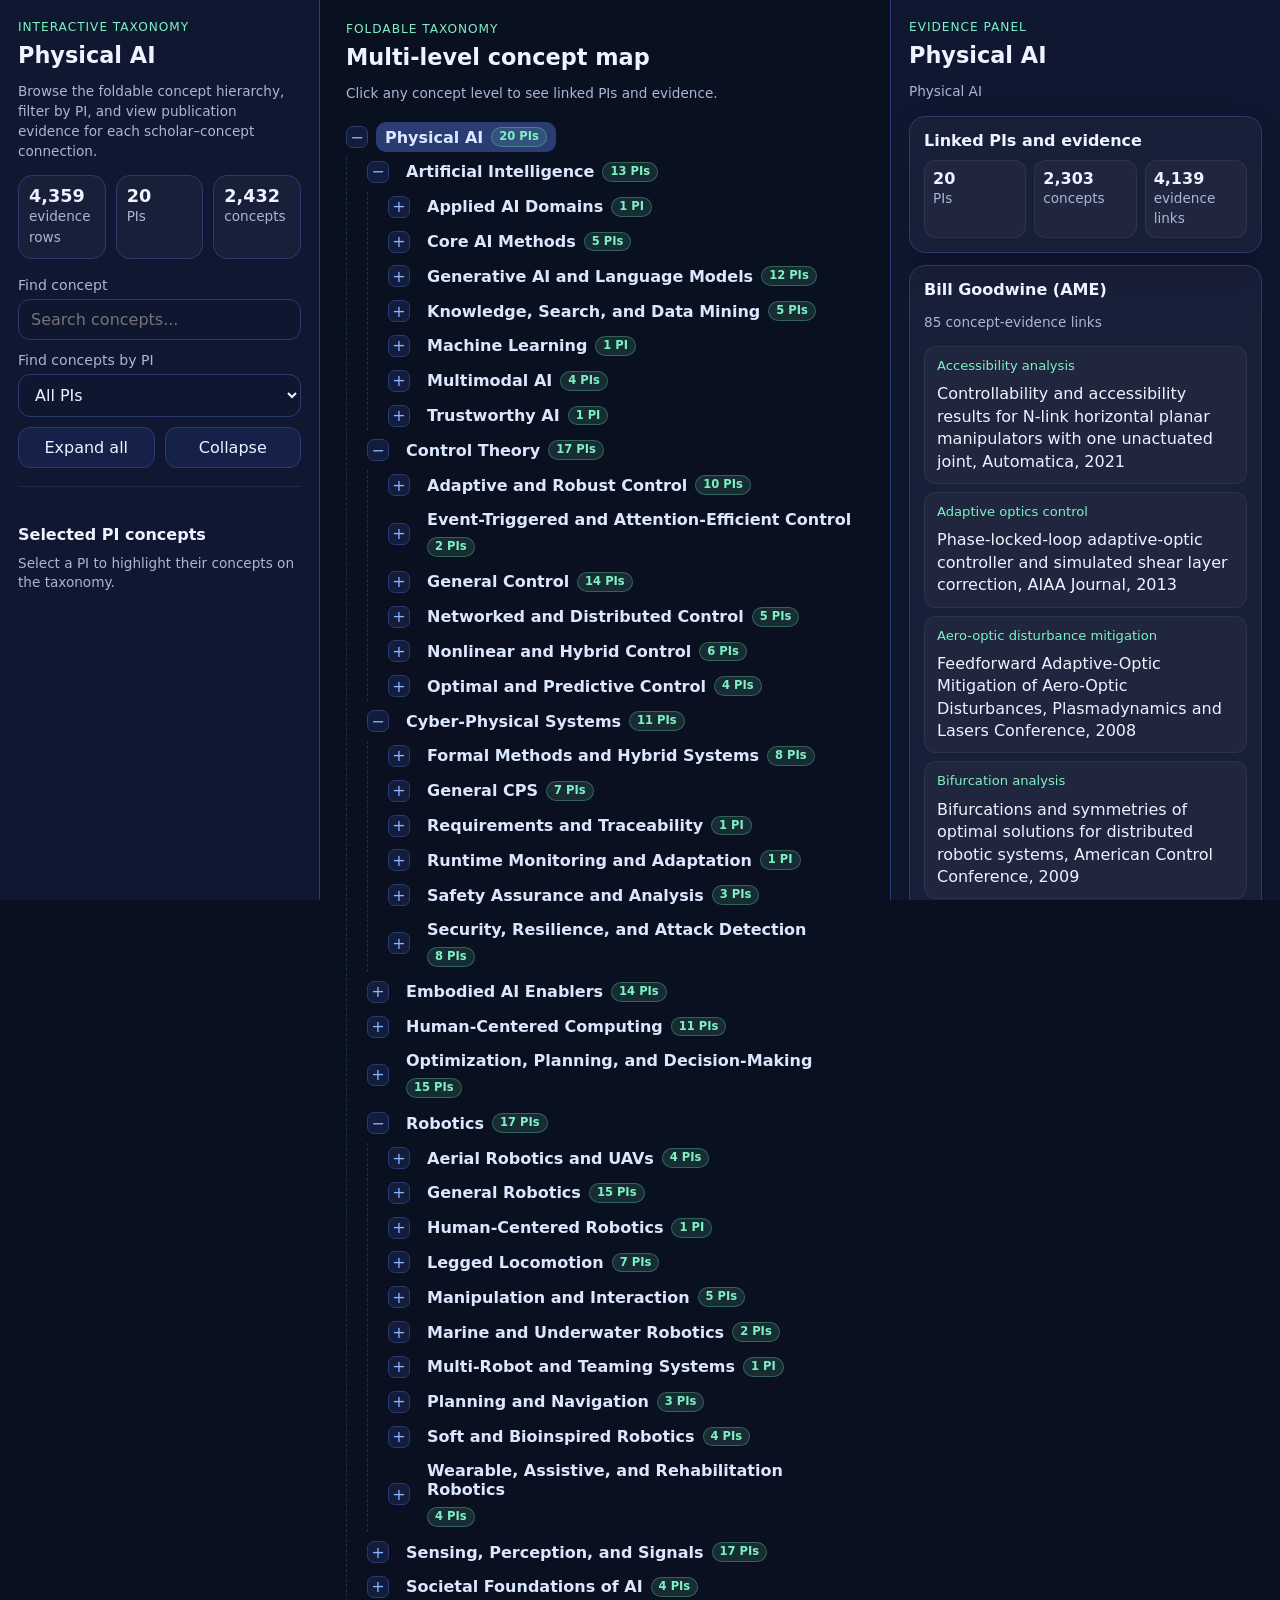
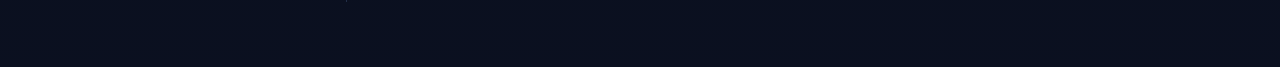
==== commit 5641b4c9: "update" ====
--- a/taxonomy.html
+++ b/taxonomy.html
@@ -180,8 +180,43 @@
   border-radius: 10px;
   cursor: pointer;
   color: var(--text);
+  display: inline-flex;
+  align-items: center;
+  gap: 8px;
+  flex-wrap: wrap;
 }
 .label:hover { background: var(--hover); }
+.pi-count {
+  display: inline-flex;
+  align-items: center;
+  justify-content: center;
+  min-width: 26px;
+  padding: 2px 7px;
+  border-radius: 999px;
+  background: rgba(126,240,195,.12);
+  color: var(--accent2);
+  border: 1px solid rgba(126,240,195,.28);
+  font-size: .72rem;
+  font-weight: 700;
+  line-height: 1.2;
+}
+.summary-grid {
+  display: grid;
+  grid-template-columns: repeat(3, 1fr);
+  gap: 8px;
+  margin-top: 10px;
+}
+.summary-pill {
+  background: rgba(255,255,255,.03);
+  border: 1px solid rgba(255,255,255,.07);
+  border-radius: 12px;
+  padding: 8px;
+}
+.summary-pill strong {
+  display: block;
+  color: var(--text);
+  font-size: 1rem;
+}
 .label.branch { color: #dbe7ff; font-weight: 600; }
 .label.concept { color: #f8fbff; }
 .label.selected { background: #2a3c73; }
@@ -310,6 +345,7 @@
 const DATA = {"taxonomy": {"name": "Physical AI", "children": [{"name": "Artificial Intelligence", "children": [{"name": "Applied AI Domains", "children": [{"name": "AI for science", "concept": "AI for science"}, {"name": "Climate data science", "concept": "Climate data science"}, {"name": "Computational biology", "concept": "Computational biology"}, {"name": "Creative AI", "concept": "Creative AI"}, {"name": "Data analytics", "concept": "Data analytics"}, {"name": "Environmental AI", "concept": "Environmental AI"}, {"name": "Food and nutrition AI", "concept": "Food and nutrition AI"}, {"name": "Healthcare AI", "concept": "Healthcare AI"}, {"name": "Industrial AI", "concept": "Industrial AI"}, {"name": "IoT data analytics", "concept": "IoT data analytics"}]}, {"name": "Core AI Methods", "children": [{"name": "Artificial intelligence", "concept": "Artificial intelligence"}, {"name": "Big data opportunities and challenges", "concept": "Big data opportunities and challenges"}, {"name": "Camel", "concept": "Camel"}, {"name": "Deep AUC maximization", "concept": "Deep AUC maximization"}, {"name": "Emergency and disaster analytics", "concept": "Emergency and disaster analytics"}, {"name": "Ensembles in Face Recognition", "concept": "Ensembles in Face Recognition"}, {"name": "Exploiting diversity in ensembles", "concept": "Exploiting diversity in ensembles"}, {"name": "Foundation models for CPS", "concept": "Foundation models for CPS"}, {"name": "FraudBuster", "concept": "FraudBuster"}, {"name": "Generative AI opportunities", "concept": "Generative AI opportunities"}, {"name": "Generative AI risks", "concept": "Generative AI risks"}, {"name": "Graph foundation models", "concept": "Graph foundation models"}, {"name": "Mape-ppi", "concept": "Mape-ppi"}, {"name": "MBead", "concept": "MBead"}, {"name": "Model Monitor (M2)", "concept": "Model Monitor (M2)"}, {"name": "MOOC dropout prediction", "concept": "MOOC dropout prediction"}, {"name": "motif2vec", "concept": "motif2vec"}, {"name": "Neural-symbolic AI", "concept": "Neural-symbolic AI"}, {"name": "Open-source generative AI", "concept": "Open-source generative AI"}, {"name": "Pandemic pulse", "concept": "Pandemic pulse"}, {"name": "Physical activity trend extraction", "concept": "Physical activity trend extraction"}, {"name": "Qualitatively exploring electronic portfolios", "concept": "Qualitatively exploring electronic portfolios"}, {"name": "Ride", "concept": "Ride"}, {"name": "Saludconectamx", "concept": "Saludconectamx"}, {"name": "Species distribution modeling and prediction", "concept": "Species distribution modeling and prediction"}, {"name": "Tiqs", "concept": "Tiqs"}, {"name": "Truth discovery", "concept": "Truth discovery"}, {"name": "Vision-language foundation models", "concept": "Vision-language foundation models"}, {"name": "Wildlifelookup", "concept": "Wildlifelookup"}]}, {"name": "Generative AI and Language Models", "children": [{"name": "AgentDrug", "concept": "AgentDrug"}, {"name": "Agentic AI", "concept": "Agentic AI"}, {"name": "AI agents", "concept": "AI agents"}, {"name": "AI math tutoring", "concept": "AI math tutoring"}, {"name": "Answer retrieval", "concept": "Answer retrieval"}, {"name": "Atomic embeddings", "concept": "Atomic embeddings"}, {"name": "Automated graph augmentation", "concept": "Automated graph augmentation"}, {"name": "Aviation maintenance AI", "concept": "Aviation maintenance AI"}, {"name": "Battery energy storage", "concept": "Battery energy storage"}, {"name": "Behavior complementarity", "concept": "Behavior complementarity"}, {"name": "Behavioral analytics", "concept": "Behavioral analytics"}, {"name": "Behavioral modeling", "concept": "Behavioral modeling"}, {"name": "Beyond the Typical", "concept": "Beyond the Typical"}, {"name": "Biomedical entity extraction", "concept": "Biomedical entity extraction"}, {"name": "Biomedical knowledge graphs", "concept": "Biomedical knowledge graphs"}, {"name": "Biomedical LLM extraction", "concept": "Biomedical LLM extraction"}, {"name": "Cardiac MRI segmentation", "concept": "Cardiac MRI segmentation"}, {"name": "Chemorch", "concept": "Chemorch"}, {"name": "Claim verification", "concept": "Claim verification"}, {"name": "Clinical text mining", "concept": "Clinical text mining"}, {"name": "Commonsense reasoning", "concept": "Commonsense reasoning"}, {"name": "Complex instruction evaluation", "concept": "Complex instruction evaluation"}, {"name": "Compressed air energy storage", "concept": "Compressed air energy storage"}, {"name": "Condition verification", "concept": "Condition verification"}, {"name": "Context generation", "concept": "Context generation"}, {"name": "Conversational AI", "concept": "Conversational AI"}, {"name": "Conversational RAG", "concept": "Conversational RAG"}, {"name": "CORE", "concept": "CORE"}, {"name": "Coverage path planning", "concept": "Coverage path planning"}, {"name": "CrochetBench", "concept": "CrochetBench"}, {"name": "Cross-lingual instruction tuning", "concept": "Cross-lingual instruction tuning"}, {"name": "Cross-network learning", "concept": "Cross-network learning"}, {"name": "Data-centric graph learning", "concept": "Data-centric graph learning"}, {"name": "Dementia benchmarks", "concept": "Dementia benchmarks"}, {"name": "Dense-block anomaly mining", "concept": "Dense-block anomaly mining"}, {"name": "Distributed surveillance", "concept": "Distributed surveillance"}, {"name": "Dynamic graphs", "concept": "Dynamic graphs"}, {"name": "Ecological AI", "concept": "Ecological AI"}, {"name": "Economic dispatch", "concept": "Economic dispatch"}, {"name": "Edge generative models", "concept": "Edge generative models"}, {"name": "Edge intelligence", "concept": "Edge intelligence"}, {"name": "Edge RAG systems", "concept": "Edge RAG systems"}, {"name": "Educational AI", "concept": "Educational AI"}, {"name": "Educational question generation", "concept": "Educational question generation"}, {"name": "Electronic health record analytics", "concept": "Electronic health record analytics"}, {"name": "End-user intelligent assistants", "concept": "End-user intelligent assistants"}, {"name": "Energy systems AI", "concept": "Energy systems AI"}, {"name": "Entity-guided generation", "concept": "Entity-guided generation"}, {"name": "Experimental evidence extraction", "concept": "Experimental evidence extraction"}, {"name": "Explainable intrusion detection", "concept": "Explainable intrusion detection"}, {"name": "Federated graph learning", "concept": "Federated graph learning"}, {"name": "FitSpace", "concept": "FitSpace"}, {"name": "FLAME", "concept": "FLAME"}, {"name": "Formal-method-guided LLM fine-tuning", "concept": "Formal-method-guided LLM fine-tuning"}, {"name": "G-retriever", "concept": "G-retriever"}, {"name": "Gas separation membranes", "concept": "Gas separation membranes"}, {"name": "Generative AI", "concept": "Generative AI"}, {"name": "Gig worker AI assistance", "concept": "Gig worker AI assistance"}, {"name": "Graph anomaly loss", "concept": "Graph anomaly loss"}, {"name": "Graph data augmentation", "concept": "Graph data augmentation"}, {"name": "Graph diffusion models", "concept": "Graph diffusion models"}, {"name": "Graph diffusion transformers", "concept": "Graph diffusion transformers"}, {"name": "Graph imbalanced regression", "concept": "Graph imbalanced regression"}, {"name": "Graph learning", "concept": "Graph learning"}, {"name": "Graph prompting", "concept": "Graph prompting"}, {"name": "Graph RAG", "concept": "Graph RAG"}, {"name": "Graph rationalization", "concept": "Graph rationalization"}, {"name": "Graph structure caching", "concept": "Graph structure caching"}, {"name": "Graph transfer learning", "concept": "Graph transfer learning"}, {"name": "Guided structured templates", "concept": "Guided structured templates"}, {"name": "Heterogeneous event data", "concept": "Heterogeneous event data"}, {"name": "Heterogeneous graph learning", "concept": "Heterogeneous graph learning"}, {"name": "Implicit preference alignment", "concept": "Implicit preference alignment"}, {"name": "Information extraction", "concept": "Information extraction"}, {"name": "Instant LLM adaptation", "concept": "Instant LLM adaptation"}, {"name": "Instruction hierarchy following", "concept": "Instruction hierarchy following"}, {"name": "Instruction tuning", "concept": "Instruction tuning"}, {"name": "Integrated energy scenarios", "concept": "Integrated energy scenarios"}, {"name": "Intelligent assistance", "concept": "Intelligent assistance"}, {"name": "Interpretable graph learning", "concept": "Interpretable graph learning"}, {"name": "Irrelevant condition filtering", "concept": "Irrelevant condition filtering"}, {"name": "KEO", "concept": "KEO"}, {"name": "Knowledge graph completion", "concept": "Knowledge graph completion"}, {"name": "Knowledge graph RAG", "concept": "Knowledge graph RAG"}, {"name": "Knowledge graph reasoning", "concept": "Knowledge graph reasoning"}, {"name": "Knowledge graphs", "concept": "Knowledge graphs"}, {"name": "Knowledge-enhanced text generation", "concept": "Knowledge-enhanced text generation"}, {"name": "Large language model based multi-agents", "concept": "Large language model based multi-agents"}, {"name": "Large language models", "concept": "Large language models"}, {"name": "Large language models for graphs", "concept": "Large language models for graphs"}, {"name": "Large language models in healthcare", "concept": "Large language models in healthcare"}, {"name": "LatentPrompt", "concept": "LatentPrompt"}, {"name": "LLM and motion planning", "concept": "LLM and motion planning"}, {"name": "LLM bias unlearning", "concept": "LLM bias unlearning"}, {"name": "LLM evaluation", "concept": "LLM evaluation"}, {"name": "LLM function calling", "concept": "LLM function calling"}, {"name": "LLM inference compression", "concept": "LLM inference compression"}, {"name": "LLM personalization", "concept": "LLM personalization"}, {"name": "LLM privacy", "concept": "LLM privacy"}, {"name": "LLM quantization", "concept": "LLM quantization"}, {"name": "LLM replicability benchmarking", "concept": "LLM replicability benchmarking"}, {"name": "LLM safety", "concept": "LLM safety"}, {"name": "LLM task planning", "concept": "LLM task planning"}, {"name": "LLM-as-a-judge", "concept": "LLM-as-a-judge"}, {"name": "LLM-based test generation", "concept": "LLM-based test generation"}, {"name": "LLM-enabled CPS", "concept": "LLM-enabled CPS"}, {"name": "LLM-enabled CPS assurance", "concept": "LLM-enabled CPS assurance"}, {"name": "LLMs for language impairments", "concept": "LLMs for language impairments"}, {"name": "LLMs on graphs", "concept": "LLMs on graphs"}, {"name": "LLMs4All", "concept": "LLMs4All"}, {"name": "Llms4all", "concept": "Llms4all"}, {"name": "Lockstep behavior detection", "concept": "Lockstep behavior detection"}, {"name": "Lossless LLM compression", "concept": "Lossless LLM compression"}, {"name": "Malicious behavior modeling", "concept": "Malicious behavior modeling"}, {"name": "Math reasoning", "concept": "Math reasoning"}, {"name": "Medical image AI fairness", "concept": "Medical image AI fairness"}, {"name": "Medical image segmentation", "concept": "Medical image segmentation"}, {"name": "Mental health AI", "concept": "Mental health AI"}, {"name": "Mental health discourse modeling", "concept": "Mental health discourse modeling"}, {"name": "Mental health response generation", "concept": "Mental health response generation"}, {"name": "Metallm", "concept": "Metallm"}, {"name": "Minority-class oversampling", "concept": "Minority-class oversampling"}, {"name": "MIST", "concept": "MIST"}, {"name": "Mobile screen data collection", "concept": "Mobile screen data collection"}, {"name": "Molecule-text learning", "concept": "Molecule-text learning"}, {"name": "MolX", "concept": "MolX"}, {"name": "Mopi-hfrs", "concept": "Mopi-hfrs"}, {"name": "Multi-agent optimal coverage", "concept": "Multi-agent optimal coverage"}, {"name": "Multi-chart question answering", "concept": "Multi-chart question answering"}, {"name": "Multi-modal network representation", "concept": "Multi-modal network representation"}, {"name": "Multi-objective alignment", "concept": "Multi-objective alignment"}, {"name": "Multimodal AI agents", "concept": "Multimodal AI agents"}, {"name": "Multimodal large language models", "concept": "Multimodal large language models"}, {"name": "Multimodal LLM safety", "concept": "Multimodal LLM safety"}, {"name": "Named entity recognition", "concept": "Named entity recognition"}, {"name": "Nanoscale thermal transport", "concept": "Nanoscale thermal transport"}, {"name": "Natural language generation", "concept": "Natural language generation"}, {"name": "NER data annotation", "concept": "NER data annotation"}, {"name": "Network intrusion detection", "concept": "Network intrusion detection"}, {"name": "Network of networks", "concept": "Network of networks"}, {"name": "NGQA", "concept": "NGQA"}, {"name": "Non-factoid QA", "concept": "Non-factoid QA"}, {"name": "Normalizing flows", "concept": "Normalizing flows"}, {"name": "On-device AI", "concept": "On-device AI"}, {"name": "On-device LLM personalization", "concept": "On-device LLM personalization"}, {"name": "Online shopping benchmarks", "concept": "Online shopping benchmarks"}, {"name": "Open-domain question answering", "concept": "Open-domain question answering"}, {"name": "Partial binarization", "concept": "Partial binarization"}, {"name": "Pattern mining", "concept": "Pattern mining"}, {"name": "PDF table reading", "concept": "PDF table reading"}, {"name": "Personalized LLMs", "concept": "Personalized LLMs"}, {"name": "Phrase mining", "concept": "Phrase mining"}, {"name": "Preference modeling", "concept": "Preference modeling"}, {"name": "Prompt engineering", "concept": "Prompt engineering"}, {"name": "Prompt engineering for traceability", "concept": "Prompt engineering for traceability"}, {"name": "Prompt evolution", "concept": "Prompt evolution"}, {"name": "Prompt optimization", "concept": "Prompt optimization"}, {"name": "Prompt tuning for graph learning", "concept": "Prompt tuning for graph learning"}, {"name": "Protein interaction modeling", "concept": "Protein interaction modeling"}, {"name": "Question answering", "concept": "Question answering"}, {"name": "Question generation", "concept": "Question generation"}, {"name": "Reasoning language models", "concept": "Reasoning language models"}, {"name": "Recommender systems", "concept": "Recommender systems"}, {"name": "Resource-constrained LLMs", "concept": "Resource-constrained LLMs"}, {"name": "Resource-efficient learning", "concept": "Resource-efficient learning"}, {"name": "Retrieval-augmented generation", "concept": "Retrieval-augmented generation"}, {"name": "Robust LLM unlearning", "concept": "Robust LLM unlearning"}, {"name": "Safety-critical maintenance", "concept": "Safety-critical maintenance"}, {"name": "Scientific algorithm discovery", "concept": "Scientific algorithm discovery"}, {"name": "Scientific knowledge extraction", "concept": "Scientific knowledge extraction"}, {"name": "Scientific knowledge graphs", "concept": "Scientific knowledge graphs"}, {"name": "Scientific OpenIE", "concept": "Scientific OpenIE"}, {"name": "Scientific text mining", "concept": "Scientific text mining"}, {"name": "Secure aggregation", "concept": "Secure aggregation"}, {"name": "Sequential recommendation", "concept": "Sequential recommendation"}, {"name": "SimInstruct", "concept": "SimInstruct"}, {"name": "Smart energy management", "concept": "Smart energy management"}, {"name": "SMOTE", "concept": "SMOTE"}, {"name": "SMOTExT", "concept": "SMOTExT"}, {"name": "Social influence modeling", "concept": "Social influence modeling"}, {"name": "Social recommendation", "concept": "Social recommendation"}, {"name": "Spatiotemporal user behaviors", "concept": "Spatiotemporal user behaviors"}, {"name": "Spectral graph augmentation", "concept": "Spectral graph augmentation"}, {"name": "Spectral manifold harmonization", "concept": "Spectral manifold harmonization"}, {"name": "Stepwise correction", "concept": "Stepwise correction"}, {"name": "Student modeling", "concept": "Student modeling"}, {"name": "Suspicious behavior detection", "concept": "Suspicious behavior detection"}, {"name": "Synchronized behavior detection", "concept": "Synchronized behavior detection"}, {"name": "Synthetic minority oversampling", "concept": "Synthetic minority oversampling"}, {"name": "Technical question answering", "concept": "Technical question answering"}, {"name": "Temporal fact extraction", "concept": "Temporal fact extraction"}, {"name": "Temporal slot filling", "concept": "Temporal slot filling"}, {"name": "Text generation", "concept": "Text generation"}, {"name": "Text mining", "concept": "Text mining"}, {"name": "Text-rich multi-image understanding", "concept": "Text-rich multi-image understanding"}, {"name": "Thermoelectrics", "concept": "Thermoelectrics"}, {"name": "Tool-using AI agents", "concept": "Tool-using AI agents"}, {"name": "Trustworthy LLMs", "concept": "Trustworthy LLMs"}, {"name": "Trustworthy RAG", "concept": "Trustworthy RAG"}, {"name": "User modeling", "concept": "User modeling"}, {"name": "Vision-language models", "concept": "Vision-language models"}, {"name": "Visual comprehension training", "concept": "Visual comprehension training"}]}, {"name": "Knowledge, Search, and Data Mining", "children": [{"name": "Aerial search and rescue", "concept": "Aerial search and rescue"}, {"name": "Anyloss", "concept": "Anyloss"}, {"name": "Applied data mining", "concept": "Applied data mining"}, {"name": "Attre2vec", "concept": "Attre2vec"}, {"name": "Authentication anomaly detection", "concept": "Authentication anomaly detection"}, {"name": "Beyond message passing", "concept": "Beyond message passing"}, {"name": "Biomedical literature search", "concept": "Biomedical literature search"}, {"name": "Burundi NDGA Index Link prediction", "concept": "Burundi NDGA Index Link prediction"}, {"name": "Catching fire", "concept": "Catching fire"}, {"name": "Chemhgnn", "concept": "Chemhgnn"}, {"name": "Community detection", "concept": "Community detection"}, {"name": "Coupledlp", "concept": "Coupledlp"}, {"name": "CTGA", "concept": "CTGA"}, {"name": "Data mining for imbalanced datasets", "concept": "Data mining for imbalanced datasets"}, {"name": "Data stream mining", "concept": "Data stream mining"}, {"name": "DeepCrime", "concept": "DeepCrime"}, {"name": "DeepSMOTE", "concept": "DeepSMOTE"}, {"name": "Diet-odin", "concept": "Diet-odin"}, {"name": "Discovering knowledge in data", "concept": "Discovering knowledge in data"}, {"name": "DisNet", "concept": "DisNet"}, {"name": "Distributed data mining", "concept": "Distributed data mining"}, {"name": "Dynamic graph learning", "concept": "Dynamic graph learning"}, {"name": "Fakeedge", "concept": "Fakeedge"}, {"name": "Few-shot graph learning", "concept": "Few-shot graph learning"}, {"name": "Fighting a pandemic", "concept": "Fighting a pandemic"}, {"name": "FILDNE", "concept": "FILDNE"}, {"name": "Fuzzy relative willingness", "concept": "Fuzzy relative willingness"}, {"name": "Gft", "concept": "Gft"}, {"name": "Graph barlow twins", "concept": "Graph barlow twins"}, {"name": "Graph contrastive learning", "concept": "Graph contrastive learning"}, {"name": "Graph masked autoencoders", "concept": "Graph masked autoencoders"}, {"name": "Graph MLPs", "concept": "Graph MLPs"}, {"name": "Graph-based recommendation", "concept": "Graph-based recommendation"}, {"name": "Graph-language model integration", "concept": "Graph-language model integration"}, {"name": "GraSeq", "concept": "GraSeq"}, {"name": "Higher-order dependency modeling", "concept": "Higher-order dependency modeling"}, {"name": "HoNVis", "concept": "HoNVis"}, {"name": "Honvis+", "concept": "Honvis+"}, {"name": "Human-computer interaction research generation", "concept": "Human-computer interaction research generation"}, {"name": "ImWalkMF", "concept": "ImWalkMF"}, {"name": "Influence activation model", "concept": "Influence activation model"}, {"name": "Information diffusion", "concept": "Information diffusion"}, {"name": "Link prediction", "concept": "Link prediction"}, {"name": "LNEMLC", "concept": "LNEMLC"}, {"name": "Lnemlc", "concept": "Lnemlc"}, {"name": "Loss-function generation", "concept": "Loss-function generation"}, {"name": "Lpmade", "concept": "Lpmade"}, {"name": "Materials Science Literature-Patent Relevance Search", "concept": "Materials Science Literature-Patent Relevance Search"}, {"name": "Medical forum representation learning", "concept": "Medical forum representation learning"}, {"name": "Message-passing alternatives", "concept": "Message-passing alternatives"}, {"name": "metapath2vec", "concept": "metapath2vec"}, {"name": "Missing-person search", "concept": "Missing-person search"}, {"name": "Model compression", "concept": "Model compression"}, {"name": "Molecular representation learning", "concept": "Molecular representation learning"}, {"name": "Multi-relational link prediction", "concept": "Multi-relational link prediction"}, {"name": "Multi-UAV search and rescue", "concept": "Multi-UAV search and rescue"}, {"name": "Natural language trace queries", "concept": "Natural language trace queries"}, {"name": "Node prominence modeling", "concept": "Node prominence modeling"}, {"name": "Nosmog", "concept": "Nosmog"}, {"name": "ONE-M", "concept": "ONE-M"}, {"name": "Outside the Hospital Walls", "concept": "Outside the Hospital Walls"}, {"name": "pFedDSH", "concept": "pFedDSH"}, {"name": "Polymer representation learning", "concept": "Polymer representation learning"}, {"name": "Poster", "concept": "Poster"}, {"name": "Proto-Yield", "concept": "Proto-Yield"}, {"name": "Recipe2vec", "concept": "Recipe2vec"}, {"name": "RecipeRec", "concept": "RecipeRec"}, {"name": "Relational prediction", "concept": "Relational prediction"}, {"name": "RESAM", "concept": "RESAM"}, {"name": "Resource-access pattern mining", "concept": "Resource-access pattern mining"}, {"name": "S3GCL", "concept": "S3GCL"}, {"name": "Safety in graph machine learning", "concept": "Safety in graph machine learning"}, {"name": "Scientific visualization", "concept": "Scientific visualization"}, {"name": "SD2", "concept": "SD2"}, {"name": "Search and rescue robotics", "concept": "Search and rescue robotics"}, {"name": "Search strategy integration", "concept": "Search strategy integration"}, {"name": "Search-and-rescue datasets", "concept": "Search-and-rescue datasets"}, {"name": "Security analytics", "concept": "Security analytics"}, {"name": "Self-supervised graph learning", "concept": "Self-supervised graph learning"}, {"name": "Semantic Flow Graph", "concept": "Semantic Flow Graph"}, {"name": "Short paper", "concept": "Short paper"}, {"name": "SMOTEBoost", "concept": "SMOTEBoost"}, {"name": "Spatiotemporal data mining", "concept": "Spatiotemporal data mining"}, {"name": "SPECTRA", "concept": "SPECTRA"}, {"name": "Streaming data adaptation", "concept": "Streaming data adaptation"}, {"name": "Structural diversity and homophily", "concept": "Structural diversity and homophily"}, {"name": "Time-series modeling", "concept": "Time-series modeling"}, {"name": "Transferable graph representations", "concept": "Transferable graph representations"}, {"name": "Uapd", "concept": "Uapd"}, {"name": "Ugmae", "concept": "Ugmae"}, {"name": "Urban search and rescue", "concept": "Urban search and rescue"}, {"name": "Ventana a la Verdad", "concept": "Ventana a la Verdad"}, {"name": "Vertex collocation profiles", "concept": "Vertex collocation profiles"}, {"name": "Visual analytics", "concept": "Visual analytics"}, {"name": "WildInsight", "concept": "WildInsight"}]}, {"name": "Machine Learning", "children": [{"name": "AUC optimization", "concept": "AUC optimization"}, {"name": "Boosting for imbalanced data", "concept": "Boosting for imbalanced data"}, {"name": "Class imbalance", "concept": "Class imbalance"}, {"name": "Concept drift", "concept": "Concept drift"}, {"name": "Contrastive learning", "concept": "Contrastive learning"}, {"name": "Data augmentation", "concept": "Data augmentation"}, {"name": "Decision tree learning", "concept": "Decision tree learning"}, {"name": "Deep learning for imbalanced data", "concept": "Deep learning for imbalanced data"}, {"name": "Few-shot learning", "concept": "Few-shot learning"}, {"name": "Financial machine learning", "concept": "Financial machine learning"}, {"name": "Hellinger distance decision trees", "concept": "Hellinger distance decision trees"}, {"name": "Imbalanced datasets", "concept": "Imbalanced datasets"}, {"name": "Imbalanced learning", "concept": "Imbalanced learning"}, {"name": "Interpretable machine learning", "concept": "Interpretable machine learning"}, {"name": "Knowledge distillation", "concept": "Knowledge distillation"}, {"name": "Machine learning applications", "concept": "Machine learning applications"}, {"name": "Machine learning classification", "concept": "Machine learning classification"}, {"name": "Machine learning for music generation", "concept": "Machine learning for music generation"}, {"name": "Synthetic data augmentation", "concept": "Synthetic data augmentation"}]}, {"name": "Multimodal AI", "children": [{"name": "Cheffusion", "concept": "Cheffusion"}, {"name": "Computer vision", "concept": "Computer vision"}, {"name": "Multimodal AI", "concept": "Multimodal AI"}, {"name": "Multimodal AI for welding", "concept": "Multimodal AI for welding"}, {"name": "Multimodal anomaly mining", "concept": "Multimodal anomaly mining"}, {"name": "Multimodal behavioral patterns", "concept": "Multimodal behavioral patterns"}, {"name": "Multimodal chart reasoning", "concept": "Multimodal chart reasoning"}, {"name": "Multimodal mathematical reasoning", "concept": "Multimodal mathematical reasoning"}, {"name": "Multimodal molecular learning", "concept": "Multimodal molecular learning"}, {"name": "Multimodal privacy", "concept": "Multimodal privacy"}, {"name": "Multimodal safety benchmarking", "concept": "Multimodal safety benchmarking"}, {"name": "Multimodal tutoring benchmarks", "concept": "Multimodal tutoring benchmarks"}, {"name": "Multimodal unlearning", "concept": "Multimodal unlearning"}, {"name": "Multimodal virtual classroom", "concept": "Multimodal virtual classroom"}, {"name": "Multimodal VR interfaces", "concept": "Multimodal VR interfaces"}, {"name": "Multimodal welding understanding", "concept": "Multimodal welding understanding"}, {"name": "Think it Image by Image", "concept": "Think it Image by Image"}]}, {"name": "Trustworthy AI", "children": [{"name": "Adaptive Testing for LLM Evaluation", "concept": "Adaptive Testing for LLM Evaluation"}, {"name": "AI evaluation", "concept": "AI evaluation"}, {"name": "AI safety", "concept": "AI safety"}, {"name": "BenchmarkCards", "concept": "BenchmarkCards"}, {"name": "Benchmarking", "concept": "Benchmarking"}, {"name": "Bias detection", "concept": "Bias detection"}, {"name": "Chasing all-round graph representation robustness", "concept": "Chasing all-round graph representation robustness"}, {"name": "CiteAudit", "concept": "CiteAudit"}, {"name": "Classifier calibration", "concept": "Classifier calibration"}, {"name": "Classifier evaluation", "concept": "Classifier evaluation"}, {"name": "Community-structure evaluation", "concept": "Community-structure evaluation"}, {"name": "Dataset shift", "concept": "Dataset shift"}, {"name": "Distribution shift robustness", "concept": "Distribution shift robustness"}, {"name": "Explainable AI", "concept": "Explainable AI"}, {"name": "Explanation Difference", "concept": "Explanation Difference"}, {"name": "FairMOE", "concept": "FairMOE"}, {"name": "Intersectional Divergence", "concept": "Intersectional Divergence"}, {"name": "Model Monitor", "concept": "Model Monitor"}, {"name": "Privacy-preserving machine learning", "concept": "Privacy-preserving machine learning"}, {"name": "Seizure detection", "concept": "Seizure detection"}]}]}, {"name": "Control Theory", "children": [{"name": "Adaptive and Robust Control", "children": [{"name": "Adaptive autonomy", "concept": "Adaptive autonomy"}, {"name": "Adaptive beamforming", "concept": "Adaptive beamforming"}, {"name": "Adaptive camouflage", "concept": "Adaptive camouflage"}, {"name": "Adaptive control", "concept": "Adaptive control"}, {"name": "Adaptive cruise control", "concept": "Adaptive cruise control"}, {"name": "Adaptive finite-time control", "concept": "Adaptive finite-time control"}, {"name": "Adaptive HMI", "concept": "Adaptive HMI"}, {"name": "Adaptive materials", "concept": "Adaptive materials"}, {"name": "Adaptive monitoring", "concept": "Adaptive monitoring"}, {"name": "Adaptive optics control", "concept": "Adaptive optics control"}, {"name": "Adaptive parameter estimation", "concept": "Adaptive parameter estimation"}, {"name": "Cooperative adaptive control", "concept": "Cooperative adaptive control"}, {"name": "Cooperative adaptive cruise control", "concept": "Cooperative adaptive cruise control"}, {"name": "Model-free adaptive control", "concept": "Model-free adaptive control"}, {"name": "Robust hybrid control", "concept": "Robust hybrid control"}, {"name": "Robust machining force control", "concept": "Robust machining force control"}, {"name": "Self-adaptive systems", "concept": "Self-adaptive systems"}]}, {"name": "Event-Triggered and Attention-Efficient Control", "children": [{"name": "Attentively efficient control", "concept": "Attentively efficient control"}, {"name": "Dynamic event-triggered control", "concept": "Dynamic event-triggered control"}, {"name": "Event-triggered control", "concept": "Event-triggered control"}, {"name": "Event-triggered feedback", "concept": "Event-triggered feedback"}, {"name": "Event-triggered output feedback", "concept": "Event-triggered output feedback"}, {"name": "Minimum attention control", "concept": "Minimum attention control"}, {"name": "Periodic event-triggered quantized control", "concept": "Periodic event-triggered quantized control"}, {"name": "Quantized event-triggered control", "concept": "Quantized event-triggered control"}, {"name": "Self-triggered control", "concept": "Self-triggered control"}, {"name": "Self-triggered feedback", "concept": "Self-triggered feedback"}]}, {"name": "General Control", "children": [{"name": "Articulated leg control", "concept": "Articulated leg control"}, {"name": "Autonomous control systems", "concept": "Autonomous control systems"}, {"name": "Balance feedback", "concept": "Balance feedback"}, {"name": "Bipartite consensus control", "concept": "Bipartite consensus control"}, {"name": "Bisimilarity control", "concept": "Bisimilarity control"}, {"name": "Bisimilarity enforcing control", "concept": "Bisimilarity enforcing control"}, {"name": "Boiler control optimization", "concept": "Boiler control optimization"}, {"name": "Bounded-amplitude control", "concept": "Bounded-amplitude control"}, {"name": "Center-of-pressure feedback", "concept": "Center-of-pressure feedback"}, {"name": "Channel-state feedback control", "concept": "Channel-state feedback control"}, {"name": "Closed-loop control", "concept": "Closed-loop control"}, {"name": "Compositional stability", "concept": "Compositional stability"}, {"name": "Connectivity-constrained control", "concept": "Connectivity-constrained control"}, {"name": "Consensus control", "concept": "Consensus control"}, {"name": "Continuous actor-critic control", "concept": "Continuous actor-critic control"}, {"name": "Contour control", "concept": "Contour control"}, {"name": "Control", "concept": "Control"}, {"name": "Control applications", "concept": "Control applications"}, {"name": "Control barrier functions", "concept": "Control barrier functions"}, {"name": "Control theory", "concept": "Control theory"}, {"name": "Controlled hybrid automata", "concept": "Controlled hybrid automata"}, {"name": "Controller failure analysis", "concept": "Controller failure analysis"}, {"name": "Crowd evacuation control", "concept": "Crowd evacuation control"}, {"name": "Data-driven control", "concept": "Data-driven control"}, {"name": "Data-rate constrained control", "concept": "Data-rate constrained control"}, {"name": "Deadline-safe reach-avoid control", "concept": "Deadline-safe reach-avoid control"}, {"name": "DED height control", "concept": "DED height control"}, {"name": "Digital glass temperature control", "concept": "Digital glass temperature control"}, {"name": "Digital image correlation control", "concept": "Digital image correlation control"}, {"name": "Direct myoelectric control", "concept": "Direct myoelectric control"}, {"name": "Disturbance observer control", "concept": "Disturbance observer control"}, {"name": "Disturbance string stability", "concept": "Disturbance string stability"}, {"name": "Droop-controlled generators", "concept": "Droop-controlled generators"}, {"name": "Dropout stability", "concept": "Dropout stability"}, {"name": "Eccentric motor control training", "concept": "Eccentric motor control training"}, {"name": "Electromechanical control", "concept": "Electromechanical control"}, {"name": "Embedded control systems", "concept": "Embedded control systems"}, {"name": "Error augmentation feedback", "concept": "Error augmentation feedback"}, {"name": "Error space motion control", "concept": "Error space motion control"}, {"name": "Execution-time variation stability", "concept": "Execution-time variation stability"}, {"name": "Extremum seeking control", "concept": "Extremum seeking control"}, {"name": "Extrusion force control", "concept": "Extrusion force control"}, {"name": "Fault-tolerant formation control", "concept": "Fault-tolerant formation control"}, {"name": "Feedback dropouts", "concept": "Feedback dropouts"}, {"name": "Feedforward kinematic error control", "concept": "Feedforward kinematic error control"}, {"name": "Finite-gain stability", "concept": "Finite-gain stability"}, {"name": "Finite-state impedance control", "concept": "Finite-state impedance control"}, {"name": "Force-position-contour control", "concept": "Force-position-contour control"}, {"name": "Formation control", "concept": "Formation control"}, {"name": "Friction stir welding control", "concept": "Friction stir welding control"}, {"name": "Gas face seal control", "concept": "Gas face seal control"}, {"name": "Glass track morphology control", "concept": "Glass track morphology control"}, {"name": "GNN-based control", "concept": "GNN-based control"}, {"name": "Hierarchical control", "concept": "Hierarchical control"}, {"name": "Hierarchical optimal contour control", "concept": "Hierarchical optimal contour control"}, {"name": "Human crowd control", "concept": "Human crowd control"}, {"name": "Human-centered control", "concept": "Human-centered control"}, {"name": "Human-in-the-loop control", "concept": "Human-in-the-loop control"}, {"name": "Hybrid aircraft control", "concept": "Hybrid aircraft control"}, {"name": "Hybrid control systems", "concept": "Hybrid control systems"}, {"name": "Hybrid extrusion force-velocity control", "concept": "Hybrid extrusion force-velocity control"}, {"name": "Hybrid system control", "concept": "Hybrid system control"}, {"name": "Hybrid volitional control", "concept": "Hybrid volitional control"}, {"name": "IEEE 802.15.4 control", "concept": "IEEE 802.15.4 control"}, {"name": "Implicit Lyapunov quantum control", "concept": "Implicit Lyapunov quantum control"}, {"name": "Intelligent supervisory control", "concept": "Intelligent supervisory control"}, {"name": "Invariant-based hybrid control", "concept": "Invariant-based hybrid control"}, {"name": "Inventory consensus control", "concept": "Inventory consensus control"}, {"name": "Iterative learning control", "concept": "Iterative learning control"}, {"name": "Kinematic control systems", "concept": "Kinematic control systems"}, {"name": "Kinematic features for control", "concept": "Kinematic features for control"}, {"name": "Large-scale control systems", "concept": "Large-scale control systems"}, {"name": "Laser cladding control", "concept": "Laser cladding control"}, {"name": "Laser metal deposition control", "concept": "Laser metal deposition control"}, {"name": "Layer-to-layer height control", "concept": "Layer-to-layer height control"}, {"name": "Layer-to-layer PBF control", "concept": "Layer-to-layer PBF control"}, {"name": "Learning-based control", "concept": "Learning-based control"}, {"name": "Limited-bandwidth control", "concept": "Limited-bandwidth control"}, {"name": "Lossy wireless control", "concept": "Lossy wireless control"}, {"name": "Machining control", "concept": "Machining control"}, {"name": "Machining force control", "concept": "Machining force control"}, {"name": "Manufacturing process control", "concept": "Manufacturing process control"}, {"name": "Markov decision process battery control", "concept": "Markov decision process battery control"}, {"name": "Mean-field density control", "concept": "Mean-field density control"}, {"name": "Mean-field swarm control", "concept": "Mean-field swarm control"}, {"name": "Mechanical control systems", "concept": "Mechanical control systems"}, {"name": "Mechanical instability actuation", "concept": "Mechanical instability actuation"}, {"name": "Melt pool temperature control", "concept": "Melt pool temperature control"}, {"name": "Meta-learning for control", "concept": "Meta-learning for control"}, {"name": "Model hierarchy predictive control", "concept": "Model hierarchy predictive control"}, {"name": "Monopod optimal control", "concept": "Monopod optimal control"}, {"name": "Morphology-feedback co-design", "concept": "Morphology-feedback co-design"}, {"name": "Multi-agent control", "concept": "Multi-agent control"}, {"name": "Multiagent stability", "concept": "Multiagent stability"}, {"name": "Online recovery control", "concept": "Online recovery control"}, {"name": "Operational-space control", "concept": "Operational-space control"}, {"name": "Optimal control", "concept": "Optimal control"}, {"name": "Optimal density control", "concept": "Optimal density control"}, {"name": "Optimal formation control", "concept": "Optimal formation control"}, {"name": "PAC time-optimal control", "concept": "PAC time-optimal control"}, {"name": "Packet-loss control", "concept": "Packet-loss control"}, {"name": "Path force control", "concept": "Path force control"}, {"name": "Petri net control", "concept": "Petri net control"}, {"name": "Phase variable impedance control", "concept": "Phase variable impedance control"}, {"name": "Phase-variable control", "concept": "Phase-variable control"}, {"name": "Phase-variable impedance control", "concept": "Phase-variable impedance control"}, {"name": "Polymer extrusion control", "concept": "Polymer extrusion control"}, {"name": "Precision motion control", "concept": "Precision motion control"}, {"name": "Predictive contour control", "concept": "Predictive contour control"}, {"name": "Prescribed performance control", "concept": "Prescribed performance control"}, {"name": "Process control", "concept": "Process control"}, {"name": "Quantized control", "concept": "Quantized control"}, {"name": "Quantum control", "concept": "Quantum control"}, {"name": "Reach-avoid control", "concept": "Reach-avoid control"}, {"name": "Reactive supervisory control", "concept": "Reactive supervisory control"}, {"name": "Repetitive process control", "concept": "Repetitive process control"}, {"name": "Retrieval feedback", "concept": "Retrieval feedback"}, {"name": "Scheduling-control co-design", "concept": "Scheduling-control co-design"}, {"name": "SE(3) control", "concept": "SE(3) control"}, {"name": "Shared control", "concept": "Shared control"}, {"name": "Sit-to-stand control", "concept": "Sit-to-stand control"}, {"name": "SLIP optimal control", "concept": "SLIP optimal control"}, {"name": "Sparse control", "concept": "Sparse control"}, {"name": "Spatial control of PBF", "concept": "Spatial control of PBF"}, {"name": "Stair ascent control", "concept": "Stair ascent control"}, {"name": "Stratified control", "concept": "Stratified control"}, {"name": "Supervisory machining control", "concept": "Supervisory machining control"}, {"name": "Sustainable control optimization", "concept": "Sustainable control optimization"}, {"name": "Swarm density feedback", "concept": "Swarm density feedback"}, {"name": "Switched system stability", "concept": "Switched system stability"}, {"name": "Tail-assisted stability", "concept": "Tail-assisted stability"}, {"name": "Task-space control", "concept": "Task-space control"}, {"name": "Task-space Riccati feedback", "concept": "Task-space Riccati feedback"}, {"name": "Template-based whole-body control", "concept": "Template-based whole-body control"}, {"name": "Time-optimal control synthesis", "concept": "Time-optimal control synthesis"}, {"name": "Trajectory tracking control", "concept": "Trajectory tracking control"}, {"name": "Transient stability", "concept": "Transient stability"}, {"name": "Tree topology control", "concept": "Tree topology control"}, {"name": "Tuning-free whole-body control", "concept": "Tuning-free whole-body control"}, {"name": "Turning process control", "concept": "Turning process control"}, {"name": "Two-scale evacuation control", "concept": "Two-scale evacuation control"}, {"name": "Uncontrollable topology construction", "concept": "Uncontrollable topology construction"}, {"name": "Unknown-dynamics recovery control", "concept": "Unknown-dynamics recovery control"}, {"name": "Variable powder flow control", "concept": "Variable powder flow control"}, {"name": "Velocity decomposition control", "concept": "Velocity decomposition control"}, {"name": "Vision-based control", "concept": "Vision-based control"}, {"name": "Visual balance feedback", "concept": "Visual balance feedback"}, {"name": "Visual feedback training", "concept": "Visual feedback training"}, {"name": "Voltage stability", "concept": "Voltage stability"}, {"name": "Whole-body control", "concept": "Whole-body control"}, {"name": "Wire saw force control", "concept": "Wire saw force control"}]}, {"name": "Networked and Distributed Control", "children": [{"name": "Aero-optic disturbance mitigation", "concept": "Aero-optic disturbance mitigation"}, {"name": "Almost-sure safety", "concept": "Almost-sure safety"}, {"name": "Bifurcation-induced regime shifts", "concept": "Bifurcation-induced regime shifts"}, {"name": "Bit-rate stabilization", "concept": "Bit-rate stabilization"}, {"name": "Clock synchronization", "concept": "Clock synchronization"}, {"name": "Cohesive swarming", "concept": "Cohesive swarming"}, {"name": "CSO reduction", "concept": "CSO reduction"}, {"name": "Data dropouts", "concept": "Data dropouts"}, {"name": "Day-ahead markets", "concept": "Day-ahead markets"}, {"name": "Deadline adjustment", "concept": "Deadline adjustment"}, {"name": "Decentralized control synthesis", "concept": "Decentralized control synthesis"}, {"name": "Decentralized supervisory control", "concept": "Decentralized supervisory control"}, {"name": "Discrete event systems", "concept": "Discrete event systems"}, {"name": "Discrete-event supervision", "concept": "Discrete-event supervision"}, {"name": "Distance-to-bifurcation", "concept": "Distance-to-bifurcation"}, {"name": "Distributed event-triggered systems", "concept": "Distributed event-triggered systems"}, {"name": "Distributed flow control", "concept": "Distributed flow control"}, {"name": "Distributed generators", "concept": "Distributed generators"}, {"name": "Distributed networked control", "concept": "Distributed networked control"}, {"name": "Distributed optimal control", "concept": "Distributed optimal control"}, {"name": "Drifting clock networks", "concept": "Drifting clock networks"}, {"name": "Dropout compensation", "concept": "Dropout compensation"}, {"name": "Dynamic bit assignment", "concept": "Dynamic bit assignment"}, {"name": "Dynamic packet scheduling", "concept": "Dynamic packet scheduling"}, {"name": "Dynamical invariants", "concept": "Dynamical invariants"}, {"name": "Efficiently attentive systems", "concept": "Efficiently attentive systems"}, {"name": "Embedded network technology", "concept": "Embedded network technology"}, {"name": "Event-triggered message passing", "concept": "Event-triggered message passing"}, {"name": "Event-triggering design", "concept": "Event-triggering design"}, {"name": "Federated fairness tradeoffs", "concept": "Federated fairness tradeoffs"}, {"name": "Federated learning fairness", "concept": "Federated learning fairness"}, {"name": "Hybrid automata", "concept": "Hybrid automata"}, {"name": "Hybrid system modeling", "concept": "Hybrid system modeling"}, {"name": "Leader-follower systems", "concept": "Leader-follower systems"}, {"name": "Liveness verification", "concept": "Liveness verification"}, {"name": "Medical imaging fairness", "concept": "Medical imaging fairness"}, {"name": "Microgrids", "concept": "Microgrids"}, {"name": "Mission-critical IoT", "concept": "Mission-critical IoT"}, {"name": "Mutual exclusion", "concept": "Mutual exclusion"}, {"name": "Natural invariants", "concept": "Natural invariants"}, {"name": "NavMote", "concept": "NavMote"}, {"name": "Network delays", "concept": "Network delays"}, {"name": "Network utility maximization", "concept": "Network utility maximization"}, {"name": "Networked control systems", "concept": "Networked control systems"}, {"name": "Networked real-time scheduling", "concept": "Networked real-time scheduling"}, {"name": "Networked system dissipativity", "concept": "Networked system dissipativity"}, {"name": "Partial-order supervision", "concept": "Partial-order supervision"}, {"name": "Pedestrian dead reckoning", "concept": "Pedestrian dead reckoning"}, {"name": "Period and deadline selection", "concept": "Period and deadline selection"}, {"name": "Petri net liveness", "concept": "Petri net liveness"}, {"name": "Place invariants", "concept": "Place invariants"}, {"name": "Platooning systems", "concept": "Platooning systems"}, {"name": "Polynomial trigger approximation", "concept": "Polynomial trigger approximation"}, {"name": "Post-fair federated learning", "concept": "Post-fair federated learning"}, {"name": "Power distribution networks", "concept": "Power distribution networks"}, {"name": "Programmable timed Petri nets", "concept": "Programmable timed Petri nets"}, {"name": "QoS-aware scheduling", "concept": "QoS-aware scheduling"}, {"name": "Quantized nonlinear systems", "concept": "Quantized nonlinear systems"}, {"name": "Real-time systems", "concept": "Real-time systems"}, {"name": "Regime shift management", "concept": "Regime shift management"}, {"name": "Safe supervisory commands", "concept": "Safe supervisory commands"}, {"name": "Secure IoT systems", "concept": "Secure IoT systems"}, {"name": "Self-triggering disturbances", "concept": "Self-triggering disturbances"}, {"name": "Skin disease diagnosis fairness", "concept": "Skin disease diagnosis fairness"}, {"name": "Soft real-time scheduling", "concept": "Soft real-time scheduling"}, {"name": "State-based self-triggering", "concept": "State-based self-triggering"}, {"name": "Stormwater management", "concept": "Stormwater management"}, {"name": "Supervisory hybrid systems", "concept": "Supervisory hybrid systems"}, {"name": "Swarming", "concept": "Swarming"}, {"name": "Switched LPV systems", "concept": "Switched LPV systems"}, {"name": "Timed automata", "concept": "Timed automata"}, {"name": "Timed Petri nets", "concept": "Timed Petri nets"}, {"name": "Uncertain-delay networked control", "concept": "Uncertain-delay networked control"}, {"name": "Urban plume detection", "concept": "Urban plume detection"}, {"name": "Vehicular formation safety", "concept": "Vehicular formation safety"}, {"name": "Vehicular networked systems", "concept": "Vehicular networked systems"}, {"name": "Water quality protection", "concept": "Water quality protection"}, {"name": "Weak rural electrification", "concept": "Weak rural electrification"}, {"name": "Winner-take-all networks", "concept": "Winner-take-all networks"}, {"name": "Wireless networked control", "concept": "Wireless networked control"}]}, {"name": "Nonlinear and Hybrid Control", "children": [{"name": "Accessibility analysis", "concept": "Accessibility analysis"}, {"name": "Bifurcation analysis", "concept": "Bifurcation analysis"}, {"name": "Controllability analysis", "concept": "Controllability analysis"}, {"name": "Damage detection", "concept": "Damage detection"}, {"name": "Damage modeling", "concept": "Damage modeling"}, {"name": "Dissipativity-based control", "concept": "Dissipativity-based control"}, {"name": "Dissipativity-based synthesis", "concept": "Dissipativity-based synthesis"}, {"name": "Dynamic walking", "concept": "Dynamic walking"}, {"name": "Finger gaiting", "concept": "Finger gaiting"}, {"name": "Fractional derivatives", "concept": "Fractional derivatives"}, {"name": "Fractional-order dynamics", "concept": "Fractional-order dynamics"}, {"name": "Fractional-order modeling", "concept": "Fractional-order modeling"}, {"name": "Frequency-domain modeling", "concept": "Frequency-domain modeling"}, {"name": "Health monitoring", "concept": "Health monitoring"}, {"name": "Hybrid zero dynamics control", "concept": "Hybrid zero dynamics control"}, {"name": "Infinite networks", "concept": "Infinite networks"}, {"name": "Irrational transfer functions", "concept": "Irrational transfer functions"}, {"name": "Mass-spring-damper networks", "concept": "Mass-spring-damper networks"}, {"name": "Multi-agent controllability", "concept": "Multi-agent controllability"}, {"name": "Network size effects", "concept": "Network size effects"}, {"name": "Networked mechanical systems", "concept": "Networked mechanical systems"}, {"name": "Nonholonomic formation control", "concept": "Nonholonomic formation control"}, {"name": "Nonholonomic systems", "concept": "Nonholonomic systems"}, {"name": "Nonlinear control", "concept": "Nonlinear control"}, {"name": "Nonlinear controllability", "concept": "Nonlinear controllability"}, {"name": "Nonsmooth domains", "concept": "Nonsmooth domains"}, {"name": "Passivity-based control", "concept": "Passivity-based control"}, {"name": "Passivity-based manipulator control", "concept": "Passivity-based manipulator control"}, {"name": "Perfect controllability", "concept": "Perfect controllability"}, {"name": "Postural balance", "concept": "Postural balance"}, {"name": "Predictive biosimulation", "concept": "Predictive biosimulation"}, {"name": "Quantized nonlinear control", "concept": "Quantized nonlinear control"}, {"name": "Robust gait design", "concept": "Robust gait design"}, {"name": "Stratified configuration spaces", "concept": "Stratified configuration spaces"}, {"name": "Stratified systems", "concept": "Stratified systems"}, {"name": "Structural controllability", "concept": "Structural controllability"}, {"name": "Switching-topology controllability", "concept": "Switching-topology controllability"}, {"name": "Symmetric distributed systems", "concept": "Symmetric distributed systems"}, {"name": "Symmetry reduction", "concept": "Symmetry reduction"}, {"name": "System symmetries", "concept": "System symmetries"}, {"name": "Time-reversal symmetry", "concept": "Time-reversal symmetry"}, {"name": "Underactuated balancing", "concept": "Underactuated balancing"}, {"name": "Underactuated blimps", "concept": "Underactuated blimps"}, {"name": "Underactuated manipulators", "concept": "Underactuated manipulators"}, {"name": "Underactuated marine control", "concept": "Underactuated marine control"}, {"name": "Underactuated mechanical systems", "concept": "Underactuated mechanical systems"}, {"name": "Underactuated systems", "concept": "Underactuated systems"}]}, {"name": "Optimal and Predictive Control", "children": [{"name": "Cascaded-fidelity MPC", "concept": "Cascaded-fidelity MPC"}, {"name": "Contact-implicit MPC", "concept": "Contact-implicit MPC"}, {"name": "Convex model predictive control", "concept": "Convex model predictive control"}, {"name": "Extrusion MPC", "concept": "Extrusion MPC"}, {"name": "Fuel cell MPC", "concept": "Fuel cell MPC"}, {"name": "Hybrid kinodynamic MPC", "concept": "Hybrid kinodynamic MPC"}, {"name": "Hybrid-systems DDP", "concept": "Hybrid-systems DDP"}, {"name": "Kino-dynamic MPC", "concept": "Kino-dynamic MPC"}, {"name": "Layer-to-layer MPC", "concept": "Layer-to-layer MPC"}, {"name": "Model predictive control", "concept": "Model predictive control"}, {"name": "Multiple-shooting DDP", "concept": "Multiple-shooting DDP"}, {"name": "Policy-regularized MPC", "concept": "Policy-regularized MPC"}, {"name": "Recovery-based MPC", "concept": "Recovery-based MPC"}, {"name": "Second-order DDP", "concept": "Second-order DDP"}, {"name": "Terrain-aware MPC", "concept": "Terrain-aware MPC"}, {"name": "Whole-body MPC", "concept": "Whole-body MPC"}]}]}, {"name": "Cyber-Physical Systems", "children": [{"name": "Formal Methods and Hybrid Systems", "children": [{"name": "Arbitrary interconnection networks", "concept": "Arbitrary interconnection networks"}, {"name": "Arc welding monitoring", "concept": "Arc welding monitoring"}, {"name": "Assume-guarantee cooperation", "concept": "Assume-guarantee cooperation"}, {"name": "Automata learning", "concept": "Automata learning"}, {"name": "Bayesian STL synthesis", "concept": "Bayesian STL synthesis"}, {"name": "Belief abstraction", "concept": "Belief abstraction"}, {"name": "Biological system modeling", "concept": "Biological system modeling"}, {"name": "Closed quantum systems", "concept": "Closed quantum systems"}, {"name": "Complex weighted graph balance", "concept": "Complex weighted graph balance"}, {"name": "Consensus algorithms", "concept": "Consensus algorithms"}, {"name": "Cooperative multi-agent systems", "concept": "Cooperative multi-agent systems"}, {"name": "Cooperative specification automata", "concept": "Cooperative specification automata"}, {"name": "Cooperative tasking", "concept": "Cooperative tasking"}, {"name": "Correct-by-design HRC", "concept": "Correct-by-design HRC"}, {"name": "Cosserat boundary observers", "concept": "Cosserat boundary observers"}, {"name": "Counterexample-guided abstraction refinement", "concept": "Counterexample-guided abstraction refinement"}, {"name": "Crowd evacuation modeling", "concept": "Crowd evacuation modeling"}, {"name": "Discrete-event opacity", "concept": "Discrete-event opacity"}, {"name": "Discrete-event systems", "concept": "Discrete-event systems"}, {"name": "Disturbance attenuation", "concept": "Disturbance attenuation"}, {"name": "DVAE particle filtering", "concept": "DVAE particle filtering"}, {"name": "Dynamic collision avoidance", "concept": "Dynamic collision avoidance"}, {"name": "Evacuee behavior characterization", "concept": "Evacuee behavior characterization"}, {"name": "Fault-tolerant cooperative tasking", "concept": "Fault-tolerant cooperative tasking"}, {"name": "Fault-tolerant DES", "concept": "Fault-tolerant DES"}, {"name": "Formal methods", "concept": "Formal methods"}, {"name": "Formal synthesis", "concept": "Formal synthesis"}, {"name": "Formal verification", "concept": "Formal verification"}, {"name": "Graph-based spatial temporal logic", "concept": "Graph-based spatial temporal logic"}, {"name": "High-order multi-agent systems", "concept": "High-order multi-agent systems"}, {"name": "HMAX facial models", "concept": "HMAX facial models"}, {"name": "Hybrid dynamical systems", "concept": "Hybrid dynamical systems"}, {"name": "Hybrid stabilization", "concept": "Hybrid stabilization"}, {"name": "Hybrid symbolic control", "concept": "Hybrid symbolic control"}, {"name": "Hybrid systems", "concept": "Hybrid systems"}, {"name": "Integrated task and motion planning", "concept": "Integrated task and motion planning"}, {"name": "Large-scale agent systems", "concept": "Large-scale agent systems"}, {"name": "Leader-follower coordination", "concept": "Leader-follower coordination"}, {"name": "Learning-based cooperative synthesis", "concept": "Learning-based cooperative synthesis"}, {"name": "Local Gabor features", "concept": "Local Gabor features"}, {"name": "Location privacy", "concept": "Location privacy"}, {"name": "Logic camouflaging", "concept": "Logic camouflaging"}, {"name": "Logical and timing correctness", "concept": "Logical and timing correctness"}, {"name": "Logical DES controllers", "concept": "Logical DES controllers"}, {"name": "LTL-constrained HRC", "concept": "LTL-constrained HRC"}, {"name": "Manipulator singularity avoidance", "concept": "Manipulator singularity avoidance"}, {"name": "MDP-POMDP reasoning", "concept": "MDP-POMDP reasoning"}, {"name": "Metric temporal logic", "concept": "Metric temporal logic"}, {"name": "Mixed-integer STL encoding", "concept": "Mixed-integer STL encoding"}, {"name": "Multi-agent coordination", "concept": "Multi-agent coordination"}, {"name": "Multi-agent networks", "concept": "Multi-agent networks"}, {"name": "Multi-agent systems", "concept": "Multi-agent systems"}, {"name": "Multi-partite consensus", "concept": "Multi-partite consensus"}, {"name": "Online distributed training", "concept": "Online distributed training"}, {"name": "Opacity enforcement", "concept": "Opacity enforcement"}, {"name": "Open-set object navigation", "concept": "Open-set object navigation"}, {"name": "Parametric stochastic DES", "concept": "Parametric stochastic DES"}, {"name": "Partially observable stochastic games", "concept": "Partially observable stochastic games"}, {"name": "PCTL specifications", "concept": "PCTL specifications"}, {"name": "Physiological signal modeling", "concept": "Physiological signal modeling"}, {"name": "Platoon topology co-design", "concept": "Platoon topology co-design"}, {"name": "Point-based value iteration", "concept": "Point-based value iteration"}, {"name": "Polytopic uncertainty", "concept": "Polytopic uncertainty"}, {"name": "POMDP privacy verification", "concept": "POMDP privacy verification"}, {"name": "POMDP supervisor synthesis", "concept": "POMDP supervisor synthesis"}, {"name": "Positive Markov jump systems", "concept": "Positive Markov jump systems"}, {"name": "Privacy enforcement", "concept": "Privacy enforcement"}, {"name": "Production-inventory systems", "concept": "Production-inventory systems"}, {"name": "PrSTL specifications", "concept": "PrSTL specifications"}, {"name": "Reactive potential fields", "concept": "Reactive potential fields"}, {"name": "Real-time temporal logic", "concept": "Real-time temporal logic"}, {"name": "Reliable decentralized supervision", "concept": "Reliable decentralized supervision"}, {"name": "Robot integrated task and motion planning", "concept": "Robot integrated task and motion planning"}, {"name": "Robust switched stabilization", "concept": "Robust switched stabilization"}, {"name": "Safety-guaranteed potential fields", "concept": "Safety-guaranteed potential fields"}, {"name": "Set-valued observers", "concept": "Set-valued observers"}, {"name": "Signal temporal logic", "concept": "Signal temporal logic"}, {"name": "Smooth robustness measures", "concept": "Smooth robustness measures"}, {"name": "SpaTeL specifications", "concept": "SpaTeL specifications"}, {"name": "Spatial-temporal swarm patterns", "concept": "Spatial-temporal swarm patterns"}, {"name": "Specification mining", "concept": "Specification mining"}, {"name": "Stackelberg equilibrium", "concept": "Stackelberg equilibrium"}, {"name": "STL mining for RL safety", "concept": "STL mining for RL safety"}, {"name": "STL motion planning", "concept": "STL motion planning"}, {"name": "STL robustness", "concept": "STL robustness"}, {"name": "STL specification mining", "concept": "STL specification mining"}, {"name": "STL trajectory optimization", "concept": "STL trajectory optimization"}, {"name": "STL-guided safe RL", "concept": "STL-guided safe RL"}, {"name": "Supply chain systems", "concept": "Supply chain systems"}, {"name": "Switched delay systems", "concept": "Switched delay systems"}, {"name": "Switched linear systems", "concept": "Switched linear systems"}, {"name": "Switched normal systems", "concept": "Switched normal systems"}, {"name": "Switching stabilizability", "concept": "Switching stabilizability"}, {"name": "Switching systems", "concept": "Switching systems"}, {"name": "Symbolic control", "concept": "Symbolic control"}, {"name": "Symbolic robot motion planning", "concept": "Symbolic robot motion planning"}, {"name": "Task decomposability", "concept": "Task decomposability"}, {"name": "Task decomposition", "concept": "Task decomposition"}, {"name": "Template-anchor simulation", "concept": "Template-anchor simulation"}, {"name": "Temporal logic planning", "concept": "Temporal logic planning"}, {"name": "Topological controllability", "concept": "Topological controllability"}, {"name": "Trust-based HRC", "concept": "Trust-based HRC"}, {"name": "Two-level quantum systems", "concept": "Two-level quantum systems"}, {"name": "Uncertain switched systems", "concept": "Uncertain switched systems"}, {"name": "Unmanned aerial vehicles", "concept": "Unmanned aerial vehicles"}, {"name": "Unmanned helicopters", "concept": "Unmanned helicopters"}, {"name": "USV platoon formation", "concept": "USV platoon formation"}, {"name": "VAR-POMDPs", "concept": "VAR-POMDPs"}, {"name": "Vehicular platoons", "concept": "Vehicular platoons"}, {"name": "Vision-language navigation", "concept": "Vision-language navigation"}, {"name": "Zero-shot object navigation", "concept": "Zero-shot object navigation"}]}, {"name": "General CPS", "children": [{"name": "Autonomous CPS", "concept": "Autonomous CPS"}, {"name": "CPS assurance", "concept": "CPS assurance"}, {"name": "CPS checkpointing", "concept": "CPS checkpointing"}, {"name": "CPS simulation", "concept": "CPS simulation"}, {"name": "CPS state-transition testing", "concept": "CPS state-transition testing"}, {"name": "CPSim", "concept": "CPSim"}, {"name": "Cyber-physical robotic systems", "concept": "Cyber-physical robotic systems"}, {"name": "Cyber-physical system integration", "concept": "Cyber-physical system integration"}, {"name": "Cyber-physical systems", "concept": "Cyber-physical systems"}, {"name": "Fail-safe CPS", "concept": "Fail-safe CPS"}, {"name": "Hardware-software co-exploration", "concept": "Hardware-software co-exploration"}, {"name": "Neuromorphic software", "concept": "Neuromorphic software"}, {"name": "Robotics software engineering", "concept": "Robotics software engineering"}, {"name": "Smart grid CPS", "concept": "Smart grid CPS"}, {"name": "Software product lines for UAVs", "concept": "Software product lines for UAVs"}]}, {"name": "Requirements and Traceability", "children": [{"name": "Automated traceability", "concept": "Automated traceability"}, {"name": "BERT traceability", "concept": "BERT traceability"}, {"name": "Non-functional requirements", "concept": "Non-functional requirements"}, {"name": "Quality requirements", "concept": "Quality requirements"}, {"name": "Requirements discovery", "concept": "Requirements discovery"}, {"name": "Requirements elicitation", "concept": "Requirements elicitation"}, {"name": "Requirements engineering", "concept": "Requirements engineering"}, {"name": "Requirements knowledge mining", "concept": "Requirements knowledge mining"}, {"name": "Requirements recommender systems", "concept": "Requirements recommender systems"}, {"name": "Requirements satisfaction assessment", "concept": "Requirements satisfaction assessment"}, {"name": "Requirements triage", "concept": "Requirements triage"}, {"name": "Requirements-at-runtime decision support", "concept": "Requirements-at-runtime decision support"}, {"name": "Runtime traceability", "concept": "Runtime traceability"}, {"name": "Safe separation requirements", "concept": "Safe separation requirements"}, {"name": "Safety-critical requirements", "concept": "Safety-critical requirements"}, {"name": "Semantic traceability", "concept": "Semantic traceability"}, {"name": "Software traceability", "concept": "Software traceability"}, {"name": "Traceability for safety-critical projects", "concept": "Traceability for safety-critical projects"}, {"name": "Traceability link generation", "concept": "Traceability link generation"}, {"name": "Transfer learning for traceability", "concept": "Transfer learning for traceability"}, {"name": "UAV requirements engineering", "concept": "UAV requirements engineering"}]}, {"name": "Runtime Monitoring and Adaptation", "children": [{"name": "Flexible runtime monitoring", "concept": "Flexible runtime monitoring"}, {"name": "Model-driven runtime monitoring", "concept": "Model-driven runtime monitoring"}, {"name": "Runtime monitoring", "concept": "Runtime monitoring"}, {"name": "Runtime monitoring for robotics", "concept": "Runtime monitoring for robotics"}]}, {"name": "Safety Assurance and Analysis", "children": [{"name": "Aerial computer vision", "concept": "Aerial computer vision"}, {"name": "Agile safety-critical systems", "concept": "Agile safety-critical systems"}, {"name": "AI engineering", "concept": "AI engineering"}, {"name": "AI-supported computer vision", "concept": "AI-supported computer vision"}, {"name": "All-weather sUAS datasets", "concept": "All-weather sUAS datasets"}, {"name": "Artifact trees", "concept": "Artifact trees"}, {"name": "Assurance cases", "concept": "Assurance cases"}, {"name": "Assurance-case reuse", "concept": "Assurance-case reuse"}, {"name": "Augmented reality emergency response", "concept": "Augmented reality emergency response"}, {"name": "Automated aerial vehicles", "concept": "Automated aerial vehicles"}, {"name": "Automated ground vehicles", "concept": "Automated ground vehicles"}, {"name": "Automated safety-case generation", "concept": "Automated safety-case generation"}, {"name": "Autonomous drone swarms", "concept": "Autonomous drone swarms"}, {"name": "Autonomous system fuzzing", "concept": "Autonomous system fuzzing"}, {"name": "Autonomous UAS operations", "concept": "Autonomous UAS operations"}, {"name": "Autonomous-system safety", "concept": "Autonomous-system safety"}, {"name": "Bounded AI reasoning", "concept": "Bounded AI reasoning"}, {"name": "Cognition envelopes", "concept": "Cognition envelopes"}, {"name": "Compliance for autonomous systems", "concept": "Compliance for autonomous systems"}, {"name": "Deep-learning anomaly models", "concept": "Deep-learning anomaly models"}, {"name": "Distributed reasoning agents", "concept": "Distributed reasoning agents"}, {"name": "Drone swarm explainability", "concept": "Drone swarm explainability"}, {"name": "Drone-zone authorization", "concept": "Drone-zone authorization"}, {"name": "Emergency response systems", "concept": "Emergency response systems"}, {"name": "Guided safety analysis", "concept": "Guided safety analysis"}, {"name": "Hazard analysis for sUAS", "concept": "Hazard analysis for sUAS"}, {"name": "Human interaction fuzzing", "concept": "Human interaction fuzzing"}, {"name": "Human-drone partnerships", "concept": "Human-drone partnerships"}, {"name": "Human-machine teaming", "concept": "Human-machine teaming"}, {"name": "Human-on-the-loop systems", "concept": "Human-on-the-loop systems"}, {"name": "Human-value user stories", "concept": "Human-value user stories"}, {"name": "Low-altitude airspace fairness", "concept": "Low-altitude airspace fairness"}, {"name": "Mission-specific drone behavior", "concept": "Mission-specific drone behavior"}, {"name": "Model-driven engineering", "concept": "Model-driven engineering"}, {"name": "Occluded person detection", "concept": "Occluded person detection"}, {"name": "Open-world decision making", "concept": "Open-world decision making"}, {"name": "Pop-up drone zones", "concept": "Pop-up drone zones"}, {"name": "Process-centric quality constraints", "concept": "Process-centric quality constraints"}, {"name": "Quality assurance automation", "concept": "Quality assurance automation"}, {"name": "Real-time safety analysis", "concept": "Real-time safety analysis"}, {"name": "Runtime anomaly monitoring", "concept": "Runtime anomaly monitoring"}, {"name": "Runtime diagnosis support", "concept": "Runtime diagnosis support"}, {"name": "Runtime models", "concept": "Runtime models"}, {"name": "Safety analysis integration", "concept": "Safety analysis integration"}, {"name": "Safety assurance", "concept": "Safety assurance"}, {"name": "Safety assurance for cyber-physical systems", "concept": "Safety assurance for cyber-physical systems"}, {"name": "Safety cases for autonomous systems", "concept": "Safety cases for autonomous systems"}, {"name": "Safety cases for UAVs", "concept": "Safety cases for UAVs"}, {"name": "Safety stories", "concept": "Safety stories"}, {"name": "Safety-critical quality assurance", "concept": "Safety-critical quality assurance"}, {"name": "Safety-critical software systems", "concept": "Safety-critical software systems"}, {"name": "sUAS field validation", "concept": "sUAS field validation"}, {"name": "sUAS flight log analysis", "concept": "sUAS flight log analysis"}, {"name": "sUAS misconfiguration adaptation", "concept": "sUAS misconfiguration adaptation"}, {"name": "Terrain digital twins", "concept": "Terrain digital twins"}, {"name": "Trace link explanations", "concept": "Trace link explanations"}, {"name": "Trustworthy sUAS operations", "concept": "Trustworthy sUAS operations"}, {"name": "Unmanned aerial systems", "concept": "Unmanned aerial systems"}, {"name": "UTM decision making", "concept": "UTM decision making"}]}, {"name": "Security, Resilience, and Attack Detection", "children": [{"name": "Adaptive attack detection", "concept": "Adaptive attack detection"}, {"name": "Adversarial transferability", "concept": "Adversarial transferability"}, {"name": "Anomaly detection", "concept": "Anomaly detection"}, {"name": "Artificial potential fields", "concept": "Artificial potential fields"}, {"name": "Attack detection", "concept": "Attack detection"}, {"name": "Attack recovery", "concept": "Attack recovery"}, {"name": "Attention-based attack diagnosis", "concept": "Attention-based attack diagnosis"}, {"name": "Automotive anomaly detection", "concept": "Automotive anomaly detection"}, {"name": "Autonomous vehicle security", "concept": "Autonomous vehicle security"}, {"name": "Autonomous vehicles", "concept": "Autonomous vehicles"}, {"name": "Backdoor attacks on safe RL", "concept": "Backdoor attacks on safe RL"}, {"name": "Budget-constrained task allocation", "concept": "Budget-constrained task allocation"}, {"name": "Cascade mitigation", "concept": "Cascade mitigation"}, {"name": "Checkpointing", "concept": "Checkpointing"}, {"name": "Connected vehicle systems", "concept": "Connected vehicle systems"}, {"name": "Counterfactual cybersecurity explanations", "concept": "Counterfactual cybersecurity explanations"}, {"name": "CPS resilience", "concept": "CPS resilience"}, {"name": "CPS security", "concept": "CPS security"}, {"name": "CPS security toolbox", "concept": "CPS security toolbox"}, {"name": "Cyber-physical resilience", "concept": "Cyber-physical resilience"}, {"name": "Data center bandwidth allocation", "concept": "Data center bandwidth allocation"}, {"name": "Data-predictive attack recovery", "concept": "Data-predictive attack recovery"}, {"name": "Datacenter power management", "concept": "Datacenter power management"}, {"name": "Deadline-aware attack detection", "concept": "Deadline-aware attack detection"}, {"name": "Decentralized EV charging", "concept": "Decentralized EV charging"}, {"name": "Deep fading resilience", "concept": "Deep fading resilience"}, {"name": "Deep load forecasting", "concept": "Deep load forecasting"}, {"name": "Demand balancing", "concept": "Demand balancing"}, {"name": "Device non-ideality resilience", "concept": "Device non-ideality resilience"}, {"name": "Distributed auctions", "concept": "Distributed auctions"}, {"name": "Early anomaly detection", "concept": "Early anomaly detection"}, {"name": "Electric vehicle charging", "concept": "Electric vehicle charging"}, {"name": "Electricity load forecasting", "concept": "Electricity load forecasting"}, {"name": "Embodied AI", "concept": "Embodied AI"}, {"name": "Energy-cost minimization", "concept": "Energy-cost minimization"}, {"name": "EV demand response", "concept": "EV demand response"}, {"name": "False-data resilience", "concept": "False-data resilience"}, {"name": "Formal specifications", "concept": "Formal specifications"}, {"name": "Geographic load balancing", "concept": "Geographic load balancing"}, {"name": "Graph anomaly detection", "concept": "Graph anomaly detection"}, {"name": "Green datacenters", "concept": "Green datacenters"}, {"name": "Hardware security", "concept": "Hardware security"}, {"name": "Hyperdimensional anomaly detection", "concept": "Hyperdimensional anomaly detection"}, {"name": "Industrial network reliability", "concept": "Industrial network reliability"}, {"name": "Kinetic system resilience", "concept": "Kinetic system resilience"}, {"name": "Level-packing scheduling", "concept": "Level-packing scheduling"}, {"name": "LQR attack recovery", "concept": "LQR attack recovery"}, {"name": "Multi-agent task allocation", "concept": "Multi-agent task allocation"}, {"name": "Networked dynamical resilience", "concept": "Networked dynamical resilience"}, {"name": "Online charging auctions", "concept": "Online charging auctions"}, {"name": "Parallel real-time tasks", "concept": "Parallel real-time tasks"}, {"name": "Park-and-charge systems", "concept": "Park-and-charge systems"}, {"name": "Physical AI", "concept": "Physical AI"}, {"name": "Physical invariant attack detection", "concept": "Physical invariant attack detection"}, {"name": "Pipeline monitoring", "concept": "Pipeline monitoring"}, {"name": "Real-time attack detection", "concept": "Real-time attack detection"}, {"name": "Real-time attack recovery", "concept": "Real-time attack recovery"}, {"name": "Real-time scheduling", "concept": "Real-time scheduling"}, {"name": "Real-time task placement", "concept": "Real-time task placement"}, {"name": "Real-time traffic-aware routing", "concept": "Real-time traffic-aware routing"}, {"name": "Reconfigurable FPGA scheduling", "concept": "Reconfigurable FPGA scheduling"}, {"name": "Recovery by learning", "concept": "Recovery by learning"}, {"name": "Recovery-guaranteed detection", "concept": "Recovery-guaranteed detection"}, {"name": "Renewable energy integration", "concept": "Renewable energy integration"}, {"name": "Runtime recovery", "concept": "Runtime recovery"}, {"name": "Safe RL vulnerability analysis", "concept": "Safe RL vulnerability analysis"}, {"name": "SafePilot framework", "concept": "SafePilot framework"}, {"name": "Safety generalization", "concept": "Safety generalization"}, {"name": "Sensor attack detection", "concept": "Sensor attack detection"}, {"name": "Sequence-predictive recovery", "concept": "Sequence-predictive recovery"}, {"name": "Smart charging", "concept": "Smart charging"}, {"name": "State consistency recovery", "concept": "State consistency recovery"}, {"name": "Stochastic CPS recovery", "concept": "Stochastic CPS recovery"}, {"name": "Sustainable computing", "concept": "Sustainable computing"}, {"name": "Underwater glider anomaly detection", "concept": "Underwater glider anomaly detection"}, {"name": "Variable-window attack detection", "concept": "Variable-window attack detection"}, {"name": "Vehicle-to-grid networks", "concept": "Vehicle-to-grid networks"}]}]}, {"name": "Embodied AI Enablers", "children": [{"name": "Actuation, Mechanisms, and Physical Design", "children": [{"name": "Actuator attack diagnosis", "concept": "Actuator attack diagnosis"}, {"name": "Actuator design", "concept": "Actuator design"}, {"name": "Actuator regeneration", "concept": "Actuator regeneration"}, {"name": "Compliant leg design", "concept": "Compliant leg design"}, {"name": "Compliant legged monopods", "concept": "Compliant legged monopods"}, {"name": "Compliant mechanisms", "concept": "Compliant mechanisms"}, {"name": "Compliant structures", "concept": "Compliant structures"}, {"name": "Dielectric elastomer actuators", "concept": "Dielectric elastomer actuators"}, {"name": "Dielectric elastomer transducers", "concept": "Dielectric elastomer transducers"}, {"name": "Elastic actuation", "concept": "Elastic actuation"}, {"name": "Elastic element design", "concept": "Elastic element design"}, {"name": "Elastic scheduling", "concept": "Elastic scheduling"}, {"name": "Elasticity across actuation tasks", "concept": "Elasticity across actuation tasks"}, {"name": "Hidden actuator attacks", "concept": "Hidden actuator attacks"}, {"name": "Hydroelastic contact", "concept": "Hydroelastic contact"}, {"name": "Hydrogel actuation", "concept": "Hydrogel actuation"}, {"name": "McKibben actuators", "concept": "McKibben actuators"}, {"name": "Mechanical intelligence", "concept": "Mechanical intelligence"}, {"name": "Mechanism design", "concept": "Mechanism design"}, {"name": "Morphing mechanisms", "concept": "Morphing mechanisms"}, {"name": "Multi-task elastic actuation", "concept": "Multi-task elastic actuation"}, {"name": "Multifunctional mechanisms", "concept": "Multifunctional mechanisms"}, {"name": "Origami engineering", "concept": "Origami engineering"}, {"name": "Parallel elastic actuators", "concept": "Parallel elastic actuators"}, {"name": "Parallel elasticity", "concept": "Parallel elasticity"}, {"name": "Path-generating compliant mechanisms", "concept": "Path-generating compliant mechanisms"}, {"name": "Planar morphing mechanisms", "concept": "Planar morphing mechanisms"}, {"name": "Rigid-body mechanisms", "concept": "Rigid-body mechanisms"}, {"name": "Robust actuator design", "concept": "Robust actuator design"}, {"name": "Series elastic actuators", "concept": "Series elastic actuators"}, {"name": "Series-elastic actuators", "concept": "Series-elastic actuators"}, {"name": "Six-axis compliant stages", "concept": "Six-axis compliant stages"}, {"name": "Unidirectional series-elastic actuators", "concept": "Unidirectional series-elastic actuators"}, {"name": "Variable-stiffness actuators", "concept": "Variable-stiffness actuators"}, {"name": "Wheel-gripper mechanisms", "concept": "Wheel-gripper mechanisms"}]}, {"name": "General Physical Platforms", "children": [{"name": "Autonomous fabrication", "concept": "Autonomous fabrication"}, {"name": "Design for disassembly", "concept": "Design for disassembly"}, {"name": "Freeze-form extrusion fabrication", "concept": "Freeze-form extrusion fabrication"}, {"name": "Mechatronics", "concept": "Mechatronics"}, {"name": "Scalable fabrication", "concept": "Scalable fabrication"}]}, {"name": "Manufacturing and Process Systems", "children": [{"name": "5-axis direct metal deposition", "concept": "5-axis direct metal deposition"}, {"name": "Additive manufacturing", "concept": "Additive manufacturing"}, {"name": "Additive manufacturing metrology", "concept": "Additive manufacturing metrology"}, {"name": "AI-based monitoring", "concept": "AI-based monitoring"}, {"name": "Ceramic additive manufacturing", "concept": "Ceramic additive manufacturing"}, {"name": "Ceramic paste extrusion", "concept": "Ceramic paste extrusion"}, {"name": "Chatter analysis", "concept": "Chatter analysis"}, {"name": "Composite ceramic structures", "concept": "Composite ceramic structures"}, {"name": "Composition monitoring", "concept": "Composition monitoring"}, {"name": "DED trajectory smoothing", "concept": "DED trajectory smoothing"}, {"name": "Digital glass forming", "concept": "Digital glass forming"}, {"name": "Digital metal forming", "concept": "Digital metal forming"}, {"name": "Direct energy deposition", "concept": "Direct energy deposition"}, {"name": "Direct metal deposition", "concept": "Direct metal deposition"}, {"name": "Direct-write photonics", "concept": "Direct-write photonics"}, {"name": "Driving behavior classification", "concept": "Driving behavior classification"}, {"name": "Dynamic defect detection", "concept": "Dynamic defect detection"}, {"name": "Extrusion-on-demand", "concept": "Extrusion-on-demand"}, {"name": "Five-axis machine tools", "concept": "Five-axis machine tools"}, {"name": "Frequency inspection", "concept": "Frequency inspection"}, {"name": "Friction stir welding", "concept": "Friction stir welding"}, {"name": "Fuel cell voltage stabilization", "concept": "Fuel cell voltage stabilization"}, {"name": "Fuel cells", "concept": "Fuel cells"}, {"name": "Functionally graded materials", "concept": "Functionally graded materials"}, {"name": "Fused quartz additive manufacturing", "concept": "Fused quartz additive manufacturing"}, {"name": "Gap detection", "concept": "Gap detection"}, {"name": "Glass additive manufacturing", "concept": "Glass additive manufacturing"}, {"name": "Glass-to-metal connections", "concept": "Glass-to-metal connections"}, {"name": "Hybrid electric vehicles", "concept": "Hybrid electric vehicles"}, {"name": "Hybrid manufacturing", "concept": "Hybrid manufacturing"}, {"name": "Hybrid manufacturing automation", "concept": "Hybrid manufacturing automation"}, {"name": "Hybrid rapid manufacturing", "concept": "Hybrid rapid manufacturing"}, {"name": "Hydrogen energy systems", "concept": "Hydrogen energy systems"}, {"name": "Image registration in AM", "concept": "Image registration in AM"}, {"name": "In-situ thermal monitoring", "concept": "In-situ thermal monitoring"}, {"name": "Incremental sheet forming", "concept": "Incremental sheet forming"}, {"name": "Invisible braces automation", "concept": "Invisible braces automation"}, {"name": "Kinematic error compensation", "concept": "Kinematic error compensation"}, {"name": "Laser aided manufacturing", "concept": "Laser aided manufacturing"}, {"name": "Laser aided process modeling", "concept": "Laser aided process modeling"}, {"name": "Laser induced breakdown spectroscopy", "concept": "Laser induced breakdown spectroscopy"}, {"name": "Laser metal deposition", "concept": "Laser metal deposition"}, {"name": "Laser powder bed fusion", "concept": "Laser powder bed fusion"}, {"name": "Laser-heated glass sculpting", "concept": "Laser-heated glass sculpting"}, {"name": "Lithium-ion batteries", "concept": "Lithium-ion batteries"}, {"name": "Machine tool error modeling", "concept": "Machine tool error modeling"}, {"name": "Machine tool thermal error", "concept": "Machine tool thermal error"}, {"name": "Machine tool volumetric compensation", "concept": "Machine tool volumetric compensation"}, {"name": "Manufacturing AI evaluation", "concept": "Manufacturing AI evaluation"}, {"name": "Manufacturing systems", "concept": "Manufacturing systems"}, {"name": "Mechanical gas face seals", "concept": "Mechanical gas face seals"}, {"name": "Melt pool feature extraction", "concept": "Melt pool feature extraction"}, {"name": "Metallurgical biopsy", "concept": "Metallurgical biopsy"}, {"name": "Modal analysis for AM parts", "concept": "Modal analysis for AM parts"}, {"name": "Motion systems", "concept": "Motion systems"}, {"name": "Norm-optimal ILC", "concept": "Norm-optimal ILC"}, {"name": "Open-cathode fuel cells", "concept": "Open-cathode fuel cells"}, {"name": "Optical emission spectroscopy", "concept": "Optical emission spectroscopy"}, {"name": "Paste freezing modeling", "concept": "Paste freezing modeling"}, {"name": "Peripheral milling", "concept": "Peripheral milling"}, {"name": "Plant-inversion ILC", "concept": "Plant-inversion ILC"}, {"name": "Powder delivery systems", "concept": "Powder delivery systems"}, {"name": "Process monitoring", "concept": "Process monitoring"}, {"name": "Reconfigurable machine tools", "concept": "Reconfigurable machine tools"}, {"name": "Reconfigurable manufacturing", "concept": "Reconfigurable manufacturing"}, {"name": "Regenerative chatter", "concept": "Regenerative chatter"}, {"name": "Residual stress diagnosis", "concept": "Residual stress diagnosis"}, {"name": "Selective laser melting", "concept": "Selective laser melting"}, {"name": "Sheet forming correction", "concept": "Sheet forming correction"}, {"name": "SiC wafer processing", "concept": "SiC wafer processing"}, {"name": "Smart manufacturing", "concept": "Smart manufacturing"}, {"name": "SOC observers", "concept": "SOC observers"}, {"name": "SWIR imaging", "concept": "SWIR imaging"}, {"name": "Switched ILC", "concept": "Switched ILC"}, {"name": "Thermal imaging in LPBF", "concept": "Thermal imaging in LPBF"}, {"name": "Ultrasonic vibration machining", "concept": "Ultrasonic vibration machining"}, {"name": "Unsupervised defect classification", "concept": "Unsupervised defect classification"}, {"name": "Vision-based thermal drift monitoring", "concept": "Vision-based thermal drift monitoring"}, {"name": "Volumetric heating", "concept": "Volumetric heating"}, {"name": "Voxel-based part qualification", "concept": "Voxel-based part qualification"}, {"name": "Wire saw machining", "concept": "Wire saw machining"}, {"name": "Wire vibration modeling", "concept": "Wire vibration modeling"}, {"name": "Zinc-iodide flow batteries", "concept": "Zinc-iodide flow batteries"}]}, {"name": "Materials and Molecular Design", "children": [{"name": "Active polymer modeling", "concept": "Active polymer modeling"}, {"name": "Artificial intelligence in spectroscopy", "concept": "Artificial intelligence in spectroscopy"}, {"name": "Battery capacity fade", "concept": "Battery capacity fade"}, {"name": "Battery degradation modeling", "concept": "Battery degradation modeling"}, {"name": "Battery fast charging", "concept": "Battery fast charging"}, {"name": "Battery management systems", "concept": "Battery management systems"}, {"name": "Battery state of charge", "concept": "Battery state of charge"}, {"name": "Battery state of health", "concept": "Battery state of health"}, {"name": "Chemical reaction prediction", "concept": "Chemical reaction prediction"}, {"name": "Few-shot molecular learning", "concept": "Few-shot molecular learning"}, {"name": "In-context molecular design", "concept": "In-context molecular design"}, {"name": "Inverse molecular design", "concept": "Inverse molecular design"}, {"name": "Inverse polymer design", "concept": "Inverse polymer design"}, {"name": "Molecular generation", "concept": "Molecular generation"}, {"name": "Molecular graph learning", "concept": "Molecular graph learning"}, {"name": "Molecular graph pre-training", "concept": "Molecular graph pre-training"}, {"name": "Physics-based battery data", "concept": "Physics-based battery data"}, {"name": "Polymer data", "concept": "Polymer data"}, {"name": "Polymer databases", "concept": "Polymer databases"}, {"name": "Polymer discovery", "concept": "Polymer discovery"}, {"name": "Polymer informatics", "concept": "Polymer informatics"}, {"name": "Polymeric membranes", "concept": "Polymeric membranes"}, {"name": "Reaction yield modeling", "concept": "Reaction yield modeling"}, {"name": "ReactionTeam", "concept": "ReactionTeam"}, {"name": "Single particle battery models", "concept": "Single particle battery models"}]}, {"name": "Materials, Fabrication, and Devices", "children": [{"name": "3D-printed biodegradable materials", "concept": "3D-printed biodegradable materials"}, {"name": "4D printing", "concept": "4D printing"}, {"name": "AI for materials science", "concept": "AI for materials science"}, {"name": "Biodegradable actuators", "concept": "Biodegradable actuators"}, {"name": "Biodegradable electronics", "concept": "Biodegradable electronics"}, {"name": "Biodegradable material interaction", "concept": "Biodegradable material interaction"}, {"name": "Circular interactive materials", "concept": "Circular interactive materials"}, {"name": "Dissolvable electronics", "concept": "Dissolvable electronics"}, {"name": "Explainable materials ML", "concept": "Explainable materials ML"}, {"name": "Fiber-fed glass printing", "concept": "Fiber-fed glass printing"}, {"name": "Flexible electronics", "concept": "Flexible electronics"}, {"name": "Glass lattice printing", "concept": "Glass lattice printing"}, {"name": "Low-fidelity materials transfer learning", "concept": "Low-fidelity materials transfer learning"}, {"name": "Materials informatics", "concept": "Materials informatics"}, {"name": "Materials science AI", "concept": "Materials science AI"}, {"name": "Paper actuators", "concept": "Paper actuators"}, {"name": "Printed electronics", "concept": "Printed electronics"}, {"name": "Recyclable electronics", "concept": "Recyclable electronics"}, {"name": "Self-folding materials", "concept": "Self-folding materials"}, {"name": "Smart materials", "concept": "Smart materials"}, {"name": "Soft electronics", "concept": "Soft electronics"}, {"name": "Structural Materials", "concept": "Structural Materials"}, {"name": "Sustainable electronics", "concept": "Sustainable electronics"}, {"name": "Transient electronics", "concept": "Transient electronics"}, {"name": "Transparent glass printing", "concept": "Transparent glass printing"}, {"name": "Upcycled electronics", "concept": "Upcycled electronics"}]}]}, {"name": "Human-Centered Computing", "children": [{"name": "Education, Health, and Behavior", "children": [{"name": "ADMIT", "concept": "ADMIT"}, {"name": "Beyond volume", "concept": "Beyond volume"}, {"name": "Clinical predictive modeling", "concept": "Clinical predictive modeling"}, {"name": "Patient-centered AI", "concept": "Patient-centered AI"}]}, {"name": "General Human-Centered Computing", "children": [{"name": "Bot-mediated social behavior", "concept": "Bot-mediated social behavior"}, {"name": "Conversational dynamics", "concept": "Conversational dynamics"}, {"name": "Human-computer interaction", "concept": "Human-computer interaction"}, {"name": "Human-drone interaction", "concept": "Human-drone interaction"}, {"name": "Robot social behavior", "concept": "Robot social behavior"}, {"name": "Team conversational dynamics", "concept": "Team conversational dynamics"}]}, {"name": "Human-Robot Interaction and Teams", "children": [{"name": "AI gender effects", "concept": "AI gender effects"}, {"name": "AI role in teams", "concept": "AI role in teams"}, {"name": "AI social influence", "concept": "AI social influence"}, {"name": "AI-mediated team dynamics", "concept": "AI-mediated team dynamics"}, {"name": "Alzheimer's disease benchmarks", "concept": "Alzheimer's disease benchmarks"}, {"name": "AR wheelchair skill training", "concept": "AR wheelchair skill training"}, {"name": "AR-enhanced assistive training", "concept": "AR-enhanced assistive training"}, {"name": "Artificial influence", "concept": "Artificial influence"}, {"name": "Autism spectrum disorder", "concept": "Autism spectrum disorder"}, {"name": "Autistic children stress markers", "concept": "Autistic children stress markers"}, {"name": "Automatic speech recognition for impairment", "concept": "Automatic speech recognition for impairment"}, {"name": "Autonomous imitation learning", "concept": "Autonomous imitation learning"}, {"name": "Autonomous social orienting systems", "concept": "Autonomous social orienting systems"}, {"name": "Behavioral healthcare", "concept": "Behavioral healthcare"}, {"name": "Behavioral healthcare AI", "concept": "Behavioral healthcare AI"}, {"name": "Behavioral pattern discovery", "concept": "Behavioral pattern discovery"}, {"name": "Child facial expression recognition", "concept": "Child facial expression recognition"}, {"name": "Computer-assisted attentional skills", "concept": "Computer-assisted attentional skills"}, {"name": "Computing-in-memory architectures", "concept": "Computing-in-memory architectures"}, {"name": "Contingency learning", "concept": "Contingency learning"}, {"name": "Cooperative human-bot interaction", "concept": "Cooperative human-bot interaction"}, {"name": "Couple interaction modeling", "concept": "Couple interaction modeling"}, {"name": "Deep temporal sets", "concept": "Deep temporal sets"}, {"name": "Dementia AI benchmarks", "concept": "Dementia AI benchmarks"}, {"name": "Diabetes self-management", "concept": "Diabetes self-management"}, {"name": "Edge computing", "concept": "Edge computing"}, {"name": "Ethical AI in intensive care", "concept": "Ethical AI in intensive care"}, {"name": "Evidential reinforced attention", "concept": "Evidential reinforced attention"}, {"name": "Evolutionary clustering", "concept": "Evolutionary clustering"}, {"name": "Facial affect recognition", "concept": "Facial affect recognition"}, {"name": "Facial expression recognition", "concept": "Facial expression recognition"}, {"name": "Facial expression understanding", "concept": "Facial expression understanding"}, {"name": "Human-bot interaction spillovers", "concept": "Human-bot interaction spillovers"}, {"name": "Human-bot networks", "concept": "Human-bot networks"}, {"name": "Human-human networks", "concept": "Human-human networks"}, {"name": "Human-human spillovers", "concept": "Human-human spillovers"}, {"name": "Human-machine interaction", "concept": "Human-machine interaction"}, {"name": "Human-robot interaction", "concept": "Human-robot interaction"}, {"name": "Human-robot team dynamics", "concept": "Human-robot team dynamics"}, {"name": "Hypertension self-management", "concept": "Hypertension self-management"}, {"name": "Imitation skill training", "concept": "Imitation skill training"}, {"name": "Intelligent learning environments", "concept": "Intelligent learning environments"}, {"name": "Joint attention intervention", "concept": "Joint attention intervention"}, {"name": "Language impairment AI", "concept": "Language impairment AI"}, {"name": "Memetic computing", "concept": "Memetic computing"}, {"name": "Mixed gesture imitation", "concept": "Mixed gesture imitation"}, {"name": "Mixed-type data clustering", "concept": "Mixed-type data clustering"}, {"name": "Mobile health technologies", "concept": "Mobile health technologies"}, {"name": "Multi-user engagement models", "concept": "Multi-user engagement models"}, {"name": "Natural image segmentation", "concept": "Natural image segmentation"}, {"name": "Network correlates of behavior", "concept": "Network correlates of behavior"}, {"name": "Node-edge co-attention", "concept": "Node-edge co-attention"}, {"name": "Noncooperative human-bot interaction", "concept": "Noncooperative human-bot interaction"}, {"name": "Nonverbal behavioral cues", "concept": "Nonverbal behavioral cues"}, {"name": "Personalized HMI", "concept": "Personalized HMI"}, {"name": "Physical AI social dynamics", "concept": "Physical AI social dynamics"}, {"name": "Physical human-robot interaction", "concept": "Physical human-robot interaction"}, {"name": "Reciprocity in human-bot networks", "concept": "Reciprocity in human-bot networks"}, {"name": "Reputation-based reciprocity", "concept": "Reputation-based reciprocity"}, {"name": "ROCARE", "concept": "ROCARE"}, {"name": "Self-management technologies", "concept": "Self-management technologies"}, {"name": "Social influence networks", "concept": "Social influence networks"}, {"name": "Social network analysis", "concept": "Social network analysis"}, {"name": "Social orienting training", "concept": "Social orienting training"}, {"name": "Social spillovers", "concept": "Social spillovers"}, {"name": "Sparse maximum margin learning", "concept": "Sparse maximum margin learning"}, {"name": "Stress detection", "concept": "Stress detection"}, {"name": "Team dynamics with AI", "concept": "Team dynamics with AI"}, {"name": "Theory of mind assessment", "concept": "Theory of mind assessment"}, {"name": "Trust in human-robot teams", "concept": "Trust in human-robot teams"}, {"name": "Virtual social interaction", "concept": "Virtual social interaction"}, {"name": "Wearable stress detection", "concept": "Wearable stress detection"}, {"name": "Wheelchair skill training", "concept": "Wheelchair skill training"}]}, {"name": "Interactive and Ubiquitous Interfaces", "children": [{"name": "3D Gaussian modeling", "concept": "3D Gaussian modeling"}, {"name": "Carbon-aware edge computing", "concept": "Carbon-aware edge computing"}, {"name": "Chromatic adaptation", "concept": "Chromatic adaptation"}, {"name": "Computational photodetectors", "concept": "Computational photodetectors"}, {"name": "Compute-proximal energy harvesting", "concept": "Compute-proximal energy harvesting"}, {"name": "Computer vision-guided adaptation", "concept": "Computer vision-guided adaptation"}, {"name": "Direct circuit writing", "concept": "Direct circuit writing"}, {"name": "Electronic textiles", "concept": "Electronic textiles"}, {"name": "Electronic yarns", "concept": "Electronic yarns"}, {"name": "Embedded conductive fibers", "concept": "Embedded conductive fibers"}, {"name": "Embedded robotic interfaces", "concept": "Embedded robotic interfaces"}, {"name": "Energy harvesting", "concept": "Energy harvesting"}, {"name": "Environmental physical intelligence", "concept": "Environmental physical intelligence"}, {"name": "Ephemeral material interaction", "concept": "Ephemeral material interaction"}, {"name": "Haptic error amplification", "concept": "Haptic error amplification"}, {"name": "Haptic guidance", "concept": "Haptic guidance"}, {"name": "Haptic input design", "concept": "Haptic input design"}, {"name": "High-load prosthetic interfaces", "concept": "High-load prosthetic interfaces"}, {"name": "In-home activity data", "concept": "In-home activity data"}, {"name": "Indoor trajectory representation", "concept": "Indoor trajectory representation"}, {"name": "Inkjet-printed circuits", "concept": "Inkjet-printed circuits"}, {"name": "Intelligent soft wearables", "concept": "Intelligent soft wearables"}, {"name": "Kirigami interfaces", "concept": "Kirigami interfaces"}, {"name": "mm-wave applications", "concept": "mm-wave applications"}, {"name": "Paper tactile interfaces", "concept": "Paper tactile interfaces"}, {"name": "Paper-based interfaces", "concept": "Paper-based interfaces"}, {"name": "Paper-based sensing", "concept": "Paper-based sensing"}, {"name": "Passive haptics", "concept": "Passive haptics"}, {"name": "Physical transiency", "concept": "Physical transiency"}, {"name": "Physically intuitive design", "concept": "Physically intuitive design"}, {"name": "Self-powered interfaces", "concept": "Self-powered interfaces"}, {"name": "Self-sustained systems", "concept": "Self-sustained systems"}, {"name": "Shape-changing interfaces", "concept": "Shape-changing interfaces"}, {"name": "Shape-changing mechanisms", "concept": "Shape-changing mechanisms"}, {"name": "Soft artificial organs", "concept": "Soft artificial organs"}, {"name": "Soft wearables", "concept": "Soft wearables"}, {"name": "Sustainability assessment", "concept": "Sustainability assessment"}, {"name": "Tangible user interfaces", "concept": "Tangible user interfaces"}, {"name": "Textile-based interactions", "concept": "Textile-based interactions"}, {"name": "Trace query interfaces", "concept": "Trace query interfaces"}, {"name": "Transferable circuits", "concept": "Transferable circuits"}, {"name": "Ubiquitous computing", "concept": "Ubiquitous computing"}, {"name": "Wearable computing", "concept": "Wearable computing"}, {"name": "Zero-shot reconstruction", "concept": "Zero-shot reconstruction"}]}, {"name": "Virtual and Adaptive Interfaces", "children": [{"name": "arXiv preprint arXiv", "concept": "arXiv preprint arXiv"}, {"name": "AVATAR", "concept": "AVATAR"}, {"name": "Energy-aware computing", "concept": "Energy-aware computing"}, {"name": "eseniorcare", "concept": "eseniorcare"}, {"name": "Evolutionary ensembles", "concept": "Evolutionary ensembles"}, {"name": "HealthCareND", "concept": "HealthCareND"}, {"name": "Many are better than one", "concept": "Many are better than one"}, {"name": "MedCare", "concept": "MedCare"}, {"name": "Metric-aware learning", "concept": "Metric-aware learning"}, {"name": "Molecular AI", "concept": "Molecular AI"}, {"name": "Multi-relational learning", "concept": "Multi-relational learning"}, {"name": "Non-stationary learning", "concept": "Non-stationary learning"}, {"name": "Online learning", "concept": "Online learning"}, {"name": "Personalized healthcare", "concept": "Personalized healthcare"}, {"name": "Predicting cardiovascular risk in athletes", "concept": "Predicting cardiovascular risk in athletes"}, {"name": "Quantification learning", "concept": "Quantification learning"}, {"name": "Responsible data sharing", "concept": "Responsible data sharing"}, {"name": "Scaling and contextualizing personalized healthcare", "concept": "Scaling and contextualizing personalized healthcare"}, {"name": "Schizophrenia VR emotion recognition", "concept": "Schizophrenia VR emotion recognition"}, {"name": "Skew-insensitive learning", "concept": "Skew-insensitive learning"}, {"name": "Time to CARE", "concept": "Time to CARE"}, {"name": "Virtual reality for autism", "concept": "Virtual reality for autism"}, {"name": "VR facial expression recognition", "concept": "VR facial expression recognition"}, {"name": "VR sensory processing assessment", "concept": "VR sensory processing assessment"}]}]}, {"name": "Optimization, Planning, and Decision-Making", "children": [{"name": "Estimation and Inference", "children": [{"name": "Behavior success prediction", "concept": "Behavior success prediction"}, {"name": "Belief-space partitioning", "concept": "Belief-space partitioning"}, {"name": "Center-of-mass prediction", "concept": "Center-of-mass prediction"}, {"name": "CFRP machining prediction", "concept": "CFRP machining prediction"}, {"name": "Data-driven SOC prediction", "concept": "Data-driven SOC prediction"}, {"name": "Delamination prediction", "concept": "Delamination prediction"}, {"name": "Diffuse axonal injury prediction", "concept": "Diffuse axonal injury prediction"}, {"name": "Edge inference", "concept": "Edge inference"}, {"name": "Electric vehicle range prediction", "concept": "Electric vehicle range prediction"}, {"name": "Engagement prediction", "concept": "Engagement prediction"}, {"name": "FeFET edge inference", "concept": "FeFET edge inference"}, {"name": "Human intent prediction", "concept": "Human intent prediction"}, {"name": "Human walking prediction", "concept": "Human walking prediction"}, {"name": "Laplacian regularization", "concept": "Laplacian regularization"}, {"name": "LPBF defect prediction", "concept": "LPBF defect prediction"}, {"name": "Molecular property prediction", "concept": "Molecular property prediction"}, {"name": "Obstacle motion prediction", "concept": "Obstacle motion prediction"}, {"name": "Pedestrian intention prediction", "concept": "Pedestrian intention prediction"}, {"name": "Polymer property prediction", "concept": "Polymer property prediction"}, {"name": "Porosity prediction", "concept": "Porosity prediction"}, {"name": "Preference inference", "concept": "Preference inference"}, {"name": "Probability estimation", "concept": "Probability estimation"}, {"name": "Rearrest prediction algorithms", "concept": "Rearrest prediction algorithms"}, {"name": "Semiconductor property prediction", "concept": "Semiconductor property prediction"}, {"name": "Streaming data inference", "concept": "Streaming data inference"}, {"name": "Thermal conductivity prediction", "concept": "Thermal conductivity prediction"}, {"name": "Traffic-aware pedestrian intention prediction", "concept": "Traffic-aware pedestrian intention prediction"}]}, {"name": "Optimization Methods", "children": [{"name": "Algorithmic engagement optimization", "concept": "Algorithmic engagement optimization"}, {"name": "Barrier methods", "concept": "Barrier methods"}, {"name": "CasADi gait optimization", "concept": "CasADi gait optimization"}, {"name": "Conic optimization", "concept": "Conic optimization"}, {"name": "Design optimization", "concept": "Design optimization"}, {"name": "Distributed optimization", "concept": "Distributed optimization"}, {"name": "Event-triggered optimization", "concept": "Event-triggered optimization"}, {"name": "Event-triggered power optimization", "concept": "Event-triggered power optimization"}, {"name": "Geometric actuator optimization", "concept": "Geometric actuator optimization"}, {"name": "Microgrid battery optimization", "concept": "Microgrid battery optimization"}, {"name": "Ocean flow-field partitioning", "concept": "Ocean flow-field partitioning"}, {"name": "Optimization", "concept": "Optimization"}, {"name": "Optimization-based actuator design", "concept": "Optimization-based actuator design"}, {"name": "Parallel turning optimization", "concept": "Parallel turning optimization"}, {"name": "Primal-dual distributed optimization", "concept": "Primal-dual distributed optimization"}, {"name": "Primal-dual optimization", "concept": "Primal-dual optimization"}, {"name": "Rapid gait optimization", "concept": "Rapid gait optimization"}, {"name": "Robust-feasible actuator optimization", "concept": "Robust-feasible actuator optimization"}, {"name": "Spring design optimization", "concept": "Spring design optimization"}, {"name": "Template-model optimization", "concept": "Template-model optimization"}, {"name": "Turning process optimization", "concept": "Turning process optimization"}, {"name": "Wind power optimization", "concept": "Wind power optimization"}]}, {"name": "Planning and Trajectory Design", "children": [{"name": "Actor-critic trajectory optimization", "concept": "Actor-critic trajectory optimization"}, {"name": "Automated task planning", "concept": "Automated task planning"}, {"name": "Belief-space planning", "concept": "Belief-space planning"}, {"name": "Bounded-cost path planning", "concept": "Bounded-cost path planning"}, {"name": "Contact-implicit trajectory optimization", "concept": "Contact-implicit trajectory optimization"}, {"name": "Disease trajectory modeling", "concept": "Disease trajectory modeling"}, {"name": "Distributed path planning", "concept": "Distributed path planning"}, {"name": "Dynamic event-triggered planning", "concept": "Dynamic event-triggered planning"}, {"name": "Flow-field-assisted planning", "concept": "Flow-field-assisted planning"}, {"name": "Graphs of convex sets", "concept": "Graphs of convex sets"}, {"name": "Hierarchical planning", "concept": "Hierarchical planning"}, {"name": "Hierarchical replanning", "concept": "Hierarchical replanning"}, {"name": "Impulse planning", "concept": "Impulse planning"}, {"name": "Mission and motion planning", "concept": "Mission and motion planning"}, {"name": "Motion planning", "concept": "Motion planning"}, {"name": "Optimal path planning", "concept": "Optimal path planning"}, {"name": "Optimal path planning in flows", "concept": "Optimal path planning in flows"}, {"name": "POMDP planning", "concept": "POMDP planning"}, {"name": "Privacy-preserving POMDP planning", "concept": "Privacy-preserving POMDP planning"}, {"name": "Reactive mission planning", "concept": "Reactive mission planning"}, {"name": "Retrosynthetic planning", "concept": "Retrosynthetic planning"}, {"name": "Safe planning", "concept": "Safe planning"}, {"name": "Scene-graph motion planning", "concept": "Scene-graph motion planning"}, {"name": "Stratified motion planning", "concept": "Stratified motion planning"}, {"name": "Symbolic motion planning", "concept": "Symbolic motion planning"}, {"name": "Task planning", "concept": "Task planning"}, {"name": "Trajectory optimization", "concept": "Trajectory optimization"}, {"name": "Trajectory synthesis", "concept": "Trajectory synthesis"}, {"name": "Underwater vehicle path planning", "concept": "Underwater vehicle path planning"}, {"name": "Whole-body motion planning", "concept": "Whole-body motion planning"}]}]}, {"name": "Robotics", "children": [{"name": "Aerial Robotics and UAVs", "children": [{"name": "Collaborating small UAVs", "concept": "Collaborating small UAVs"}, {"name": "Cooperative UAV control", "concept": "Cooperative UAV control"}, {"name": "Decentralized UAV formation control", "concept": "Decentralized UAV formation control"}, {"name": "Environmental complexity in UAVs", "concept": "Environmental complexity in UAVs"}, {"name": "GPS-fault-tolerant UAV planning", "concept": "GPS-fault-tolerant UAV planning"}, {"name": "Hybrid UAV control", "concept": "Hybrid UAV control"}, {"name": "Mosquito-borne disease UAVs", "concept": "Mosquito-borne disease UAVs"}, {"name": "Multi-UAV missions", "concept": "Multi-UAV missions"}, {"name": "Multiple UAV coordination", "concept": "Multiple UAV coordination"}, {"name": "Regulated UAV values", "concept": "Regulated UAV values"}, {"name": "UAV communication datasets", "concept": "UAV communication datasets"}, {"name": "UAV emergency response", "concept": "UAV emergency response"}, {"name": "UAV flight controllers", "concept": "UAV flight controllers"}, {"name": "UAV formation control", "concept": "UAV formation control"}, {"name": "UAV helicopter control", "concept": "UAV helicopter control"}, {"name": "UAV path planning", "concept": "UAV path planning"}, {"name": "UAV plume tracing", "concept": "UAV plume tracing"}, {"name": "UAV safety analytics", "concept": "UAV safety analytics"}, {"name": "UAV trajectory planning", "concept": "UAV trajectory planning"}]}, {"name": "General Robotics", "children": [{"name": "Adaptive robot control", "concept": "Adaptive robot control"}, {"name": "Adaptive robotic grippers", "concept": "Adaptive robotic grippers"}, {"name": "ADMM robot co-design", "concept": "ADMM robot co-design"}, {"name": "AI for robotics", "concept": "AI for robotics"}, {"name": "Autism intervention robotics", "concept": "Autism intervention robotics"}, {"name": "Autonomous robot-mediated intervention", "concept": "Autonomous robot-mediated intervention"}, {"name": "Biohybrid robots", "concept": "Biohybrid robots"}, {"name": "Biomedical robotics", "concept": "Biomedical robotics"}, {"name": "Centipede-inspired robots", "concept": "Centipede-inspired robots"}, {"name": "Climbing robots", "concept": "Climbing robots"}, {"name": "Cloud-based robotics", "concept": "Cloud-based robotics"}, {"name": "Cognitive robot reasoning", "concept": "Cognitive robot reasoning"}, {"name": "Companion robots", "concept": "Companion robots"}, {"name": "Contact-rich robotic simulation", "concept": "Contact-rich robotic simulation"}, {"name": "Continuum robot state estimation", "concept": "Continuum robot state estimation"}, {"name": "Continuum robots", "concept": "Continuum robots"}, {"name": "Convex optimization for robotics", "concept": "Convex optimization for robotics"}, {"name": "Cooperating robots", "concept": "Cooperating robots"}, {"name": "Curved-space robotic swimming", "concept": "Curved-space robotic swimming"}, {"name": "Data-driven biomechanics for robotics", "concept": "Data-driven biomechanics for robotics"}, {"name": "Distributed robotic formations", "concept": "Distributed robotic formations"}, {"name": "Distributed robotics", "concept": "Distributed robotics"}, {"name": "Elder-care robotics", "concept": "Elder-care robotics"}, {"name": "Factorable robot design", "concept": "Factorable robot design"}, {"name": "Field robotics", "concept": "Field robotics"}, {"name": "Flagellar robotics", "concept": "Flagellar robotics"}, {"name": "Geometric robot dynamic identification", "concept": "Geometric robot dynamic identification"}, {"name": "Hexapod robots", "concept": "Hexapod robots"}, {"name": "Highly articulated robots", "concept": "Highly articulated robots"}, {"name": "Human-centered robotic control", "concept": "Human-centered robotic control"}, {"name": "Human-robot collaboration", "concept": "Human-robot collaboration"}, {"name": "Human-robot communication", "concept": "Human-robot communication"}, {"name": "Human-robot engagement prediction", "concept": "Human-robot engagement prediction"}, {"name": "Human-robot social networks", "concept": "Human-robot social networks"}, {"name": "Human-robot teams", "concept": "Human-robot teams"}, {"name": "Human-robot theory of mind assessment", "concept": "Human-robot theory of mind assessment"}, {"name": "Human-robot trust", "concept": "Human-robot trust"}, {"name": "Hybrid soft-hard robots", "concept": "Hybrid soft-hard robots"}, {"name": "Hybrid soft-rigid robots", "concept": "Hybrid soft-rigid robots"}, {"name": "Impact analysis for robot legs", "concept": "Impact analysis for robot legs"}, {"name": "Industrial robot calibration", "concept": "Industrial robot calibration"}, {"name": "Industrial robots", "concept": "Industrial robots"}, {"name": "Inflated-beam robots", "concept": "Inflated-beam robots"}, {"name": "Intelligent robotic response systems", "concept": "Intelligent robotic response systems"}, {"name": "Interactive robot apps", "concept": "Interactive robot apps"}, {"name": "Labor-market impacts of robots", "concept": "Labor-market impacts of robots"}, {"name": "Large-scale distributed robotics", "concept": "Large-scale distributed robotics"}, {"name": "Large-scale flexible robots", "concept": "Large-scale flexible robots"}, {"name": "Longitudinal robot-mediated intervention", "concept": "Longitudinal robot-mediated intervention"}, {"name": "Medical robotics and bionics", "concept": "Medical robotics and bionics"}, {"name": "Metrology-in-the-loop robot control", "concept": "Metrology-in-the-loop robot control"}, {"name": "Minimalist bio-inspired robots", "concept": "Minimalist bio-inspired robots"}, {"name": "MIT Cheetah robots", "concept": "MIT Cheetah robots"}, {"name": "Mobile robotic manipulators", "concept": "Mobile robotic manipulators"}, {"name": "Mobile robots", "concept": "Mobile robots"}, {"name": "Multi-flagellated robots", "concept": "Multi-flagellated robots"}, {"name": "Multi-robot crowd evacuation", "concept": "Multi-robot crowd evacuation"}, {"name": "Multi-robot rendezvous", "concept": "Multi-robot rendezvous"}, {"name": "Multi-session robot-mediated intervention", "concept": "Multi-session robot-mediated intervention"}, {"name": "Myriapod robots", "concept": "Myriapod robots"}, {"name": "Networked mobile robots", "concept": "Networked mobile robots"}, {"name": "Observability in robot identification", "concept": "Observability in robot identification"}, {"name": "On-the-fly robot adaptation", "concept": "On-the-fly robot adaptation"}, {"name": "Optimal control for wearable robots", "concept": "Optimal control for wearable robots"}, {"name": "Optimization for robotics education", "concept": "Optimization for robotics education"}, {"name": "Physical exercise robots", "concept": "Physical exercise robots"}, {"name": "POMDP human-robot collaboration", "concept": "POMDP human-robot collaboration"}, {"name": "Portable robots", "concept": "Portable robots"}, {"name": "Remote robot control", "concept": "Remote robot control"}, {"name": "Robot acrobatics", "concept": "Robot acrobatics"}, {"name": "Robot adoption", "concept": "Robot adoption"}, {"name": "Robot analog gravity systems", "concept": "Robot analog gravity systems"}, {"name": "Robot anchoring in soil", "concept": "Robot anchoring in soil"}, {"name": "Robot backlash compensation", "concept": "Robot backlash compensation"}, {"name": "Robot behavioral cues", "concept": "Robot behavioral cues"}, {"name": "Robot blobs", "concept": "Robot blobs"}, {"name": "Robot co-design", "concept": "Robot co-design"}, {"name": "Robot control", "concept": "Robot control"}, {"name": "Robot design", "concept": "Robot design"}, {"name": "Robot dynamics identification", "concept": "Robot dynamics identification"}, {"name": "Robot end-effector estimation", "concept": "Robot end-effector estimation"}, {"name": "Robot grasping appendages", "concept": "Robot grasping appendages"}, {"name": "Robot health monitoring", "concept": "Robot health monitoring"}, {"name": "Robot hopping", "concept": "Robot hopping"}, {"name": "Robot hopping control", "concept": "Robot hopping control"}, {"name": "Robot hopping over uneven terrain", "concept": "Robot hopping over uneven terrain"}, {"name": "Robot kinematic errors", "concept": "Robot kinematic errors"}, {"name": "Robot look-and-feel design", "concept": "Robot look-and-feel design"}, {"name": "Robot model identification", "concept": "Robot model identification"}, {"name": "Robot modeling", "concept": "Robot modeling"}, {"name": "Robot terrain adaptation", "concept": "Robot terrain adaptation"}, {"name": "Robot trust formation", "concept": "Robot trust formation"}, {"name": "Robot vulnerability", "concept": "Robot vulnerability"}, {"name": "Robot-assisted education", "concept": "Robot-assisted education"}, {"name": "Robot-assisted evacuation", "concept": "Robot-assisted evacuation"}, {"name": "Robot-assisted rehabilitation", "concept": "Robot-assisted rehabilitation"}, {"name": "Robot-assisted surgical systems", "concept": "Robot-assisted surgical systems"}, {"name": "Robot-assisted training", "concept": "Robot-assisted training"}, {"name": "Robot-environment interaction", "concept": "Robot-environment interaction"}, {"name": "Robot-guided evacuation", "concept": "Robot-guided evacuation"}, {"name": "Robot-mediated imitation learning", "concept": "Robot-mediated imitation learning"}, {"name": "Robot-mediated intervention", "concept": "Robot-mediated intervention"}, {"name": "Robot-mediated joint attention", "concept": "Robot-mediated joint attention"}, {"name": "Robot-mediated tai chi", "concept": "Robot-mediated tai chi"}, {"name": "Robotic coach architecture", "concept": "Robotic coach architecture"}, {"name": "Robotic companionship", "concept": "Robotic companionship"}, {"name": "Robotic coordination", "concept": "Robotic coordination"}, {"name": "Robotic response to joint attention", "concept": "Robotic response to joint attention"}, {"name": "Robotic sheets", "concept": "Robotic sheets"}, {"name": "Robotic swarms", "concept": "Robotic swarms"}, {"name": "Robotic systems", "concept": "Robotic systems"}, {"name": "Robotics", "concept": "Robotics"}, {"name": "Robotics and control", "concept": "Robotics and control"}, {"name": "Robotics education", "concept": "Robotics education"}, {"name": "Robotics swarms", "concept": "Robotics swarms"}, {"name": "Robots and care work", "concept": "Robots and care work"}, {"name": "Robots and jobs", "concept": "Robots and jobs"}, {"name": "Robots and labor", "concept": "Robots and labor"}, {"name": "Robots for older adults", "concept": "Robots for older adults"}, {"name": "Robots in nursing homes", "concept": "Robots in nursing homes"}, {"name": "Root-inspired robotics", "concept": "Root-inspired robotics"}, {"name": "Safe robotic planning", "concept": "Safe robotic planning"}, {"name": "Salamander-like robots", "concept": "Salamander-like robots"}, {"name": "Scale-free robotics swarms", "concept": "Scale-free robotics swarms"}, {"name": "Sea turtle-inspired robots", "concept": "Sea turtle-inspired robots"}, {"name": "Self-reconfigurable robot swarms", "concept": "Self-reconfigurable robot swarms"}, {"name": "Semidefinite robot identification", "concept": "Semidefinite robot identification"}, {"name": "Service robots", "concept": "Service robots"}, {"name": "Soft flagellated robots", "concept": "Soft flagellated robots"}, {"name": "Soft swim-bladder robots", "concept": "Soft swim-bladder robots"}, {"name": "Sprawling robot mobility", "concept": "Sprawling robot mobility"}, {"name": "Statistically consistent robot identification", "concept": "Statistically consistent robot identification"}, {"name": "STEAM robotics education", "concept": "STEAM robotics education"}, {"name": "Stochastic programming for robot design", "concept": "Stochastic programming for robot design"}, {"name": "Subterranean robotics", "concept": "Subterranean robotics"}, {"name": "Surgical robotics training", "concept": "Surgical robotics training"}, {"name": "Swarming robot control", "concept": "Swarming robot control"}, {"name": "Task-specific robot design", "concept": "Task-specific robot design"}, {"name": "Terrain-capable robots", "concept": "Terrain-capable robots"}, {"name": "Toroidal robots", "concept": "Toroidal robots"}, {"name": "Trident robotic grippers", "concept": "Trident robotic grippers"}, {"name": "Undulating-spine robots", "concept": "Undulating-spine robots"}, {"name": "Vine robot shape sensing", "concept": "Vine robot shape sensing"}, {"name": "Vine robot steerability", "concept": "Vine robot steerability"}, {"name": "Vulnerable robots", "concept": "Vulnerable robots"}, {"name": "Wearable robots", "concept": "Wearable robots"}, {"name": "Zoospore-inspired robots", "concept": "Zoospore-inspired robots"}]}, {"name": "Human-Centered Robotics", "children": [{"name": "6-DOF teleoperation", "concept": "6-DOF teleoperation"}, {"name": "Teleoperation", "concept": "Teleoperation"}]}, {"name": "Legged Locomotion", "children": [{"name": "3D hopping", "concept": "3D hopping"}, {"name": "3D-SLIP models", "concept": "3D-SLIP models"}, {"name": "Actuated dual-SLIP walking", "concept": "Actuated dual-SLIP walking"}, {"name": "Adjustable-posture quadrupeds", "concept": "Adjustable-posture quadrupeds"}, {"name": "Amputee walking models", "concept": "Amputee walking models"}, {"name": "Analytical dynamics derivatives", "concept": "Analytical dynamics derivatives"}, {"name": "Aperiodic walking", "concept": "Aperiodic walking"}, {"name": "Appendage-based locomotion", "concept": "Appendage-based locomotion"}, {"name": "Approximate simulation", "concept": "Approximate simulation"}, {"name": "Arm motion coordination", "concept": "Arm motion coordination"}, {"name": "Autonomous running jumps", "concept": "Autonomous running jumps"}, {"name": "Balance rehabilitation", "concept": "Balance rehabilitation"}, {"name": "Bio-inspired quadruped robots", "concept": "Bio-inspired quadruped robots"}, {"name": "Biped gait robustness", "concept": "Biped gait robustness"}, {"name": "Biped gait switching", "concept": "Biped gait switching"}, {"name": "Biped robots", "concept": "Biped robots"}, {"name": "Biped walking control", "concept": "Biped walking control"}, {"name": "Biped walking efficiency", "concept": "Biped walking efficiency"}, {"name": "Bipedal robots", "concept": "Bipedal robots"}, {"name": "Brain injury biomechanics", "concept": "Brain injury biomechanics"}, {"name": "Brain-skull displacement", "concept": "Brain-skull displacement"}, {"name": "Center-of-mass reconstruction", "concept": "Center-of-mass reconstruction"}, {"name": "Centipede locomotion", "concept": "Centipede locomotion"}, {"name": "Centroidal dynamics", "concept": "Centroidal dynamics"}, {"name": "Christoffel symbols", "concept": "Christoffel symbols"}, {"name": "Cohesive soil locomotion", "concept": "Cohesive soil locomotion"}, {"name": "Compass gait bipeds", "concept": "Compass gait bipeds"}, {"name": "Complex terrain locomotion", "concept": "Complex terrain locomotion"}, {"name": "Compliance co-design", "concept": "Compliance co-design"}, {"name": "Contact dynamics derivatives", "concept": "Contact dynamics derivatives"}, {"name": "Contact model fusion", "concept": "Contact model fusion"}, {"name": "Contact wrench feasibility", "concept": "Contact wrench feasibility"}, {"name": "Continuously varying locomotion", "concept": "Continuously varying locomotion"}, {"name": "Contraction analysis", "concept": "Contraction analysis"}, {"name": "Coriolis factorizations", "concept": "Coriolis factorizations"}, {"name": "Coriolis matrix computation", "concept": "Coriolis matrix computation"}, {"name": "Crashworthy structure design", "concept": "Crashworthy structure design"}, {"name": "Curved-foot biped walking", "concept": "Curved-foot biped walking"}, {"name": "Data-efficient walking speed intent", "concept": "Data-efficient walking speed intent"}, {"name": "Deformable-surface locomotion", "concept": "Deformable-surface locomotion"}, {"name": "Differential dynamic programming", "concept": "Differential dynamic programming"}, {"name": "Diffusion for robot locomotion", "concept": "Diffusion for robot locomotion"}, {"name": "Disturbance recovery", "concept": "Disturbance recovery"}, {"name": "Dual-SLIP models", "concept": "Dual-SLIP models"}, {"name": "Dynamic balance", "concept": "Dynamic balance"}, {"name": "Dynamic coupling metrics", "concept": "Dynamic coupling metrics"}, {"name": "Dynamic legged robots", "concept": "Dynamic legged robots"}, {"name": "Dynamic movement primitives", "concept": "Dynamic movement primitives"}, {"name": "Dynamic quadruped robots", "concept": "Dynamic quadruped robots"}, {"name": "Dynamical robustness", "concept": "Dynamical robustness"}, {"name": "Dynamics", "concept": "Dynamics"}, {"name": "Embodied locomotion", "concept": "Embodied locomotion"}, {"name": "Energy absorption structures", "concept": "Energy absorption structures"}, {"name": "Engineering compliance", "concept": "Engineering compliance"}, {"name": "Event-based locomotion", "concept": "Event-based locomotion"}, {"name": "Feasible impulse sets", "concept": "Feasible impulse sets"}, {"name": "Finite-horizon LQR on SE(3)", "concept": "Finite-horizon LQR on SE(3)"}, {"name": "Flipper-based locomotion", "concept": "Flipper-based locomotion"}, {"name": "Foot geometry in gait", "concept": "Foot geometry in gait"}, {"name": "Function generation", "concept": "Function generation"}, {"name": "Gait disturbance response", "concept": "Gait disturbance response"}, {"name": "Gait transitions", "concept": "Gait transitions"}, {"name": "Galloping machines", "concept": "Galloping machines"}, {"name": "Generalized rigid-body dynamics", "concept": "Generalized rigid-body dynamics"}, {"name": "Geometric constraint programming", "concept": "Geometric constraint programming"}, {"name": "Geometric phase locomotion", "concept": "Geometric phase locomotion"}, {"name": "Gestalt principles in design", "concept": "Gestalt principles in design"}, {"name": "Granular terrain locomotion", "concept": "Granular terrain locomotion"}, {"name": "Hexapod dynamics", "concept": "Hexapod dynamics"}, {"name": "High-bandwidth physical interaction", "concept": "High-bandwidth physical interaction"}, {"name": "High-speed bounding", "concept": "High-speed bounding"}, {"name": "Human biomechanics", "concept": "Human biomechanics"}, {"name": "Human gait modeling", "concept": "Human gait modeling"}, {"name": "Human hand kinematics", "concept": "Human hand kinematics"}, {"name": "Human reaching biomechanics", "concept": "Human reaching biomechanics"}, {"name": "Human walking reference generation", "concept": "Human walking reference generation"}, {"name": "Human walking weight acceptance", "concept": "Human walking weight acceptance"}, {"name": "Humanoid centroidal dynamics", "concept": "Humanoid centroidal dynamics"}, {"name": "Humanoid dynamic walking", "concept": "Humanoid dynamic walking"}, {"name": "Humanoid estimators", "concept": "Humanoid estimators"}, {"name": "Humanoid foot center-of-pressure optimization", "concept": "Humanoid foot center-of-pressure optimization"}, {"name": "Humanoid jumping", "concept": "Humanoid jumping"}, {"name": "Humanoid motion retargeting", "concept": "Humanoid motion retargeting"}, {"name": "Humanoid robots", "concept": "Humanoid robots"}, {"name": "Humanoid running", "concept": "Humanoid running"}, {"name": "Humanoid steering", "concept": "Humanoid steering"}, {"name": "Humanoid walking", "concept": "Humanoid walking"}, {"name": "Hybrid cellular automata design", "concept": "Hybrid cellular automata design"}, {"name": "Hybrid drivetrains", "concept": "Hybrid drivetrains"}, {"name": "Impact mitigation", "concept": "Impact mitigation"}, {"name": "Incomplete spinal cord injury", "concept": "Incomplete spinal cord injury"}, {"name": "Inertia parameterization", "concept": "Inertia parameterization"}, {"name": "Instantaneous capture input", "concept": "Instantaneous capture input"}, {"name": "Integrated biped design and control", "concept": "Integrated biped design and control"}, {"name": "Inverse dynamics derivatives", "concept": "Inverse dynamics derivatives"}, {"name": "Kinect gait recognition", "concept": "Kinect gait recognition"}, {"name": "Kinematic loops", "concept": "Kinematic loops"}, {"name": "Kinematic synthesis", "concept": "Kinematic synthesis"}, {"name": "Kinematic-loop dynamics", "concept": "Kinematic-loop dynamics"}, {"name": "Kinesthesia", "concept": "Kinesthesia"}, {"name": "Lateral bending locomotion", "concept": "Lateral bending locomotion"}, {"name": "Lateral weight shifting", "concept": "Lateral weight shifting"}, {"name": "Learned quadruped policies", "concept": "Learned quadruped policies"}, {"name": "Learning-based legged adaptation", "concept": "Learning-based legged adaptation"}, {"name": "Leg stiffness design", "concept": "Leg stiffness design"}, {"name": "Legged locomotion", "concept": "Legged locomotion"}, {"name": "Legged robot adaptation", "concept": "Legged robot adaptation"}, {"name": "Legged robot co-design", "concept": "Legged robot co-design"}, {"name": "Legged robot design", "concept": "Legged robot design"}, {"name": "Legged robotics", "concept": "Legged robotics"}, {"name": "Legged robots", "concept": "Legged robots"}, {"name": "Level set methods", "concept": "Level set methods"}, {"name": "Linkage inversions", "concept": "Linkage inversions"}, {"name": "Locomotion control frameworks", "concept": "Locomotion control frameworks"}, {"name": "Locomotion in challenging environments", "concept": "Locomotion in challenging environments"}, {"name": "Locomotion shape spaces", "concept": "Locomotion shape spaces"}, {"name": "Locomotion transition modeling", "concept": "Locomotion transition modeling"}, {"name": "Locomotion without force", "concept": "Locomotion without force"}, {"name": "Locomotor training", "concept": "Locomotor training"}, {"name": "Low Reynolds locomotion", "concept": "Low Reynolds locomotion"}, {"name": "Lower-limb myoelectric calibration", "concept": "Lower-limb myoelectric calibration"}, {"name": "Machine design", "concept": "Machine design"}, {"name": "Mahalanobis intent detection", "concept": "Mahalanobis intent detection"}, {"name": "Mechanical assembly constraints", "concept": "Mechanical assembly constraints"}, {"name": "Mechanical coupling metrics", "concept": "Mechanical coupling metrics"}, {"name": "Mechanically coordinated bipeds", "concept": "Mechanically coordinated bipeds"}, {"name": "Mediolateral weight shifting", "concept": "Mediolateral weight shifting"}, {"name": "Mixed-integer locomotion planning", "concept": "Mixed-integer locomotion planning"}, {"name": "Modular hybrid quadrupeds", "concept": "Modular hybrid quadrupeds"}, {"name": "Morphing aircraft wings", "concept": "Morphing aircraft wings"}, {"name": "MR damper transmissions", "concept": "MR damper transmissions"}, {"name": "Multi-embodiment locomotion", "concept": "Multi-embodiment locomotion"}, {"name": "Multi-legged robots", "concept": "Multi-legged robots"}, {"name": "Multi-terrain locomotion", "concept": "Multi-terrain locomotion"}, {"name": "Multilegged robot swarms", "concept": "Multilegged robot swarms"}, {"name": "Myoelectric calibration", "concept": "Myoelectric calibration"}, {"name": "Obstacle jumping", "concept": "Obstacle jumping"}, {"name": "Operational-space inertia", "concept": "Operational-space inertia"}, {"name": "Optimization of dynamic biped robots", "concept": "Optimization of dynamic biped robots"}, {"name": "Parallel five-bar manipulators", "concept": "Parallel five-bar manipulators"}, {"name": "Parallel joint compliance", "concept": "Parallel joint compliance"}, {"name": "Parallel knee compliance", "concept": "Parallel knee compliance"}, {"name": "Planar biped robot design", "concept": "Planar biped robot design"}, {"name": "Planar bipedal robots", "concept": "Planar bipedal robots"}, {"name": "Pneumatic rotary valves", "concept": "Pneumatic rotary valves"}, {"name": "Product aesthetics quantification", "concept": "Product aesthetics quantification"}, {"name": "Projection-based direct collocation", "concept": "Projection-based direct collocation"}, {"name": "Proprioceptive actuation", "concept": "Proprioceptive actuation"}, {"name": "Pseudo-rigid-body models", "concept": "Pseudo-rigid-body models"}, {"name": "Push recovery", "concept": "Push recovery"}, {"name": "Quadriceps eccentric function", "concept": "Quadriceps eccentric function"}, {"name": "Quadruped bounding", "concept": "Quadruped bounding"}, {"name": "Quadruped capturability", "concept": "Quadruped capturability"}, {"name": "Quadruped gait mechanics", "concept": "Quadruped gait mechanics"}, {"name": "Quadruped hopping", "concept": "Quadruped hopping"}, {"name": "Quadruped jumping", "concept": "Quadruped jumping"}, {"name": "Quadruped locomotion control", "concept": "Quadruped locomotion control"}, {"name": "Quadruped robots", "concept": "Quadruped robots"}, {"name": "Quadrupedal gait stabilization", "concept": "Quadrupedal gait stabilization"}, {"name": "Quadrupedal galloping", "concept": "Quadrupedal galloping"}, {"name": "Quadrupedal locomotion", "concept": "Quadrupedal locomotion"}, {"name": "Quadrupedal running", "concept": "Quadrupedal running"}, {"name": "Quasi-static locomotion", "concept": "Quasi-static locomotion"}, {"name": "Reaction wheel actuation", "concept": "Reaction wheel actuation"}, {"name": "Reaction-wheel bipeds", "concept": "Reaction-wheel bipeds"}, {"name": "Real-time motion synthesis", "concept": "Real-time motion synthesis"}, {"name": "Reconfigurable manipulators", "concept": "Reconfigurable manipulators"}, {"name": "Recursive dynamics algorithms", "concept": "Recursive dynamics algorithms"}, {"name": "Redundant actuation co-design", "concept": "Redundant actuation co-design"}, {"name": "Riemannian contraction", "concept": "Riemannian contraction"}, {"name": "Riemannian geometry for dynamics", "concept": "Riemannian geometry for dynamics"}, {"name": "Rigid-body dynamics", "concept": "Rigid-body dynamics"}, {"name": "Rigid-body inertia", "concept": "Rigid-body inertia"}, {"name": "Robust co-design", "concept": "Robust co-design"}, {"name": "Rolling contact balance", "concept": "Rolling contact balance"}, {"name": "Rover locomotion", "concept": "Rover locomotion"}, {"name": "Rugose terrain locomotion", "concept": "Rugose terrain locomotion"}, {"name": "Screw theory", "concept": "Screw theory"}, {"name": "Second-order rigid-body dynamics", "concept": "Second-order rigid-body dynamics"}, {"name": "Serially connected multi-legged robots", "concept": "Serially connected multi-legged robots"}, {"name": "Singularity analysis", "concept": "Singularity analysis"}, {"name": "Slippery-surface locomotion", "concept": "Slippery-surface locomotion"}, {"name": "Slope walking models", "concept": "Slope walking models"}, {"name": "Spatial biped robots", "concept": "Spatial biped robots"}, {"name": "Spinal cord injury locomotion", "concept": "Spinal cord injury locomotion"}, {"name": "Spiral torsion springs", "concept": "Spiral torsion springs"}, {"name": "Sprawled posture locomotion", "concept": "Sprawled posture locomotion"}, {"name": "Supervised learning robustness", "concept": "Supervised learning robustness"}, {"name": "Tail stiffness in locomotion", "concept": "Tail stiffness in locomotion"}, {"name": "Template models", "concept": "Template models"}, {"name": "Template models for intent", "concept": "Template models for intent"}, {"name": "Template-anchor models", "concept": "Template-anchor models"}, {"name": "Terradynamic locomotion", "concept": "Terradynamic locomotion"}, {"name": "Terrain insight for locomotion", "concept": "Terrain insight for locomotion"}, {"name": "Terrain-blind humanoid walking", "concept": "Terrain-blind humanoid walking"}, {"name": "Terrain-blind walking", "concept": "Terrain-blind walking"}, {"name": "Tetrapod locomotion", "concept": "Tetrapod locomotion"}, {"name": "Thin-walled folding structures", "concept": "Thin-walled folding structures"}, {"name": "Tibia-based phase variables", "concept": "Tibia-based phase variables"}, {"name": "Tibia-based phase-variable calibration", "concept": "Tibia-based phase-variable calibration"}, {"name": "Time-invariant motor coordination", "concept": "Time-invariant motor coordination"}, {"name": "Two-leg quadruped hopping", "concept": "Two-leg quadruped hopping"}, {"name": "Underactuated bipeds", "concept": "Underactuated bipeds"}, {"name": "Underactuated legged locomotion", "concept": "Underactuated legged locomotion"}, {"name": "Undulating robotic locomotion", "concept": "Undulating robotic locomotion"}, {"name": "Unstructured terrain locomotion", "concept": "Unstructured terrain locomotion"}, {"name": "Unsupported walking training", "concept": "Unsupported walking training"}, {"name": "URDF+", "concept": "URDF+"}, {"name": "Variable transmission compliance", "concept": "Variable transmission compliance"}, {"name": "Variable-geometry dies", "concept": "Variable-geometry dies"}, {"name": "Variable-height inverted pendulum", "concept": "Variable-height inverted pendulum"}, {"name": "Velocity disturbance rejection", "concept": "Velocity disturbance rejection"}, {"name": "Versatile co-design", "concept": "Versatile co-design"}, {"name": "Walking speed intent", "concept": "Walking speed intent"}, {"name": "Whole-body dynamic telelocomotion", "concept": "Whole-body dynamic telelocomotion"}, {"name": "Wrist pulse detection", "concept": "Wrist pulse detection"}, {"name": "Zero-shot policy retargeting", "concept": "Zero-shot policy retargeting"}]}, {"name": "Manipulation and Interaction", "children": [{"name": "Belief manipulation", "concept": "Belief manipulation"}, {"name": "Manipulation singularity avoidance", "concept": "Manipulation singularity avoidance"}, {"name": "Mobile manipulation", "concept": "Mobile manipulation"}, {"name": "Nonholonomic manipulation", "concept": "Nonholonomic manipulation"}, {"name": "Object manipulation", "concept": "Object manipulation"}, {"name": "Robotic manipulation", "concept": "Robotic manipulation"}, {"name": "Self-improving manipulation", "concept": "Self-improving manipulation"}, {"name": "Vision-based manipulation", "concept": "Vision-based manipulation"}]}, {"name": "Marine and Underwater Robotics", "children": [{"name": "3D Gaussian splatting", "concept": "3D Gaussian splatting"}, {"name": "Autonomous blimps", "concept": "Autonomous blimps"}, {"name": "Autonomous glider navigation", "concept": "Autonomous glider navigation"}, {"name": "Autonomous underwater vehicles", "concept": "Autonomous underwater vehicles"}, {"name": "Autonomy", "concept": "Autonomy"}, {"name": "AUV piloting", "concept": "AUV piloting"}, {"name": "Blimp dynamics", "concept": "Blimp dynamics"}, {"name": "Deployment-data verification", "concept": "Deployment-data verification"}, {"name": "Discrete-time nonlinear systems", "concept": "Discrete-time nonlinear systems"}, {"name": "Dynamic linearization", "concept": "Dynamic linearization"}, {"name": "Dynamic obstacle avoidance", "concept": "Dynamic obstacle avoidance"}, {"name": "Goal operation selection", "concept": "Goal operation selection"}, {"name": "Goal-driven autonomy", "concept": "Goal-driven autonomy"}, {"name": "Hamiltonian AUV navigation", "concept": "Hamiltonian AUV navigation"}, {"name": "Heterogeneous nonlinear MASs", "concept": "Heterogeneous nonlinear MASs"}, {"name": "High-order point-to-point ILC", "concept": "High-order point-to-point ILC"}, {"name": "Human pointing motion", "concept": "Human pointing motion"}, {"name": "Human-blimp interaction", "concept": "Human-blimp interaction"}, {"name": "Large-scale ocean exploration", "concept": "Large-scale ocean exploration"}, {"name": "Marine autonomy", "concept": "Marine autonomy"}, {"name": "Mori-Zwanzig formalism", "concept": "Mori-Zwanzig formalism"}, {"name": "Motion tomography", "concept": "Motion tomography"}, {"name": "Multi-object collection", "concept": "Multi-object collection"}, {"name": "Natural language AUV control", "concept": "Natural language AUV control"}, {"name": "Natural language piloting", "concept": "Natural language piloting"}, {"name": "Ocean current assimilation", "concept": "Ocean current assimilation"}, {"name": "Path following", "concept": "Path following"}, {"name": "Pointing-task modeling", "concept": "Pointing-task modeling"}, {"name": "Process-aware source seeking", "concept": "Process-aware source seeking"}, {"name": "Reduced-order decision modeling", "concept": "Reduced-order decision modeling"}, {"name": "Source seeking", "concept": "Source seeking"}, {"name": "Spatio-temporal ocean currents", "concept": "Spatio-temporal ocean currents"}, {"name": "Sporadic image observations", "concept": "Sporadic image observations"}, {"name": "Trajectory tracing", "concept": "Trajectory tracing"}, {"name": "Underwater glider navigation", "concept": "Underwater glider navigation"}, {"name": "Underwater manipulation", "concept": "Underwater manipulation"}, {"name": "Underwater multi-legged robots", "concept": "Underwater multi-legged robots"}, {"name": "Underwater robotics", "concept": "Underwater robotics"}, {"name": "Underwater vehicle navigation", "concept": "Underwater vehicle navigation"}, {"name": "Wasserstein metric matching", "concept": "Wasserstein metric matching"}]}, {"name": "Multi-Robot and Teaming Systems", "children": [{"name": "Collective locomotion", "concept": "Collective locomotion"}, {"name": "Collective robot behavior", "concept": "Collective robot behavior"}, {"name": "Swarm robotics", "concept": "Swarm robotics"}]}, {"name": "Planning and Navigation", "children": [{"name": "Robot motion planning", "concept": "Robot motion planning"}, {"name": "Robot path planning", "concept": "Robot path planning"}, {"name": "Robotic motion planning", "concept": "Robotic motion planning"}, {"name": "Robotic task planning", "concept": "Robotic task planning"}]}, {"name": "Soft and Bioinspired Robotics", "children": [{"name": "Active agents on deformable substrates", "concept": "Active agents on deformable substrates"}, {"name": "Animal behavior", "concept": "Animal behavior"}, {"name": "Aquatic worm blobs", "concept": "Aquatic worm blobs"}, {"name": "Bio-inspired burrowing", "concept": "Bio-inspired burrowing"}, {"name": "Bioinspired appendages", "concept": "Bioinspired appendages"}, {"name": "Bioinspired robotics", "concept": "Bioinspired robotics"}, {"name": "Biomechanics", "concept": "Biomechanics"}, {"name": "Bistable tensegrity grippers", "concept": "Bistable tensegrity grippers"}, {"name": "Body-limb coordination", "concept": "Body-limb coordination"}, {"name": "Body-powered terminal devices", "concept": "Body-powered terminal devices"}, {"name": "Buckling avoidance", "concept": "Buckling avoidance"}, {"name": "Burrowing dynamics", "concept": "Burrowing dynamics"}, {"name": "Burrowing soft robots", "concept": "Burrowing soft robots"}, {"name": "Collective protection", "concept": "Collective protection"}, {"name": "Collective soil excavation", "concept": "Collective soil excavation"}, {"name": "Collective transport", "concept": "Collective transport"}, {"name": "Cosserat-rod soft robots", "concept": "Cosserat-rod soft robots"}, {"name": "Directional air fluidization", "concept": "Directional air fluidization"}, {"name": "Dry granular media", "concept": "Dry granular media"}, {"name": "Dual-flagella swimming", "concept": "Dual-flagella swimming"}, {"name": "Earthworm robot anchoring", "concept": "Earthworm robot anchoring"}, {"name": "Earthworm robot locomotion", "concept": "Earthworm robot locomotion"}, {"name": "Embodied design", "concept": "Embodied design"}, {"name": "Embodied intelligence", "concept": "Embodied intelligence"}, {"name": "Entangled active matter", "concept": "Entangled active matter"}, {"name": "Environmental deformation dynamics", "concept": "Environmental deformation dynamics"}, {"name": "Everting robots", "concept": "Everting robots"}, {"name": "Exosuit anchoring", "concept": "Exosuit anchoring"}, {"name": "Fabric pneumatic artificial muscles", "concept": "Fabric pneumatic artificial muscles"}, {"name": "Feedback-loop soft robot control", "concept": "Feedback-loop soft robot control"}, {"name": "Flagella dynamics", "concept": "Flagella dynamics"}, {"name": "Flagella stiffness", "concept": "Flagella stiffness"}, {"name": "Flipper maneuverability", "concept": "Flipper maneuverability"}, {"name": "Flipper turning dynamics", "concept": "Flipper turning dynamics"}, {"name": "Force-field training", "concept": "Force-field training"}, {"name": "Gait design", "concept": "Gait design"}, {"name": "Geometric mechanics", "concept": "Geometric mechanics"}, {"name": "Granular fluidization", "concept": "Granular fluidization"}, {"name": "Growable discrete joints", "concept": "Growable discrete joints"}, {"name": "Head-neck exosuits", "concept": "Head-neck exosuits"}, {"name": "Heterogeneous substrate exploration", "concept": "Heterogeneous substrate exploration"}, {"name": "Internal camera mounts", "concept": "Internal camera mounts"}, {"name": "Kirigami skins", "concept": "Kirigami skins"}, {"name": "Lateral undulation", "concept": "Lateral undulation"}, {"name": "Material remodeling", "concept": "Material remodeling"}, {"name": "Multifunctional appendages", "concept": "Multifunctional appendages"}, {"name": "NASA rover gait development", "concept": "NASA rover gait development"}, {"name": "Navigation in confined spaces", "concept": "Navigation in confined spaces"}, {"name": "Obstacle-rich navigation", "concept": "Obstacle-rich navigation"}, {"name": "PDE-based soft robot control", "concept": "PDE-based soft robot control"}, {"name": "Physical intelligence", "concept": "Physical intelligence"}, {"name": "Pneumatic soft robots", "concept": "Pneumatic soft robots"}, {"name": "Quadriflagellate robophysical models", "concept": "Quadriflagellate robophysical models"}, {"name": "Quadriflagellate self-propulsion", "concept": "Quadriflagellate self-propulsion"}, {"name": "Real-time soft robot control", "concept": "Real-time soft robot control"}, {"name": "Robophysical modeling", "concept": "Robophysical modeling"}, {"name": "Robophysical roots", "concept": "Robophysical roots"}, {"name": "Robophysical rovers", "concept": "Robophysical rovers"}, {"name": "Root circumnutation", "concept": "Root circumnutation"}, {"name": "Self-propelled soft robots", "concept": "Self-propelled soft robots"}, {"name": "Snake-like burrowing robots", "concept": "Snake-like burrowing robots"}, {"name": "Soft earthworm robots", "concept": "Soft earthworm robots"}, {"name": "Soft growing robots", "concept": "Soft growing robots"}, {"name": "Soft modular appendages", "concept": "Soft modular appendages"}, {"name": "Soft retraction devices", "concept": "Soft retraction devices"}, {"name": "Soft robot collapse modeling", "concept": "Soft robot collapse modeling"}, {"name": "Soft robot deformation reconstruction", "concept": "Soft robot deformation reconstruction"}, {"name": "Soft robot feedback control", "concept": "Soft robot feedback control"}, {"name": "Soft robot manipulation", "concept": "Soft robot manipulation"}, {"name": "Soft robot obstacle avoidance", "concept": "Soft robot obstacle avoidance"}, {"name": "Soft robot retraction", "concept": "Soft robot retraction"}, {"name": "Soft robot sensing", "concept": "Soft robot sensing"}, {"name": "Soft robot stability", "concept": "Soft robot stability"}, {"name": "Soft robotic arms", "concept": "Soft robotic arms"}, {"name": "Soft robotic fish", "concept": "Soft robotic fish"}, {"name": "Soft robotic jellyfish", "concept": "Soft robotic jellyfish"}, {"name": "Soft robotics", "concept": "Soft robotics"}, {"name": "Soft wrist exosuits", "concept": "Soft wrist exosuits"}, {"name": "Spinal joint dynamics", "concept": "Spinal joint dynamics"}, {"name": "Spine-limb coordination", "concept": "Spine-limb coordination"}, {"name": "Steerable burrowing", "concept": "Steerable burrowing"}, {"name": "Stretchable pneumatic sleeves", "concept": "Stretchable pneumatic sleeves"}, {"name": "Structural collapse simulation", "concept": "Structural collapse simulation"}, {"name": "Substrate exploration", "concept": "Substrate exploration"}, {"name": "Substrate-mediated interactions", "concept": "Substrate-mediated interactions"}, {"name": "Tip-extension burrowing", "concept": "Tip-extension burrowing"}, {"name": "Tool transport", "concept": "Tool transport"}, {"name": "Toroidal shape spaces", "concept": "Toroidal shape spaces"}, {"name": "Unconventional gaits", "concept": "Unconventional gaits"}, {"name": "Untethered soft robots", "concept": "Untethered soft robots"}, {"name": "Variable stiffness legs", "concept": "Variable stiffness legs"}, {"name": "Variational geometric mechanics", "concept": "Variational geometric mechanics"}, {"name": "Vine robots", "concept": "Vine robots"}, {"name": "Virtual surgical environments", "concept": "Virtual surgical environments"}, {"name": "Visuomotor learning", "concept": "Visuomotor learning"}, {"name": "Wearable soft robotics", "concept": "Wearable soft robotics"}, {"name": "Wireless soft robot electronics", "concept": "Wireless soft robot electronics"}, {"name": "Worm blobs", "concept": "Worm blobs"}, {"name": "Worm-like soft robots", "concept": "Worm-like soft robots"}]}, {"name": "Wearable, Assistive, and Rehabilitation Robotics", "children": [{"name": "Adaptive exoskeleton control", "concept": "Adaptive exoskeleton control"}, {"name": "Ankle exoskeleton stiffness auto-tuning", "concept": "Ankle exoskeleton stiffness auto-tuning"}, {"name": "Assistive exoskeleton shared control", "concept": "Assistive exoskeleton shared control"}, {"name": "Assistive exoskeleton trajectory optimization", "concept": "Assistive exoskeleton trajectory optimization"}, {"name": "Assistive robotic devices", "concept": "Assistive robotic devices"}, {"name": "Compliant lower-limb prostheses", "concept": "Compliant lower-limb prostheses"}, {"name": "Dynamic activity biomechanics", "concept": "Dynamic activity biomechanics"}, {"name": "Electrically modulated stiffness", "concept": "Electrically modulated stiffness"}, {"name": "Energy consumption minimization", "concept": "Energy consumption minimization"}, {"name": "Energy-efficient actuation", "concept": "Energy-efficient actuation"}, {"name": "Exoskeleton gait speed estimation", "concept": "Exoskeleton gait speed estimation"}, {"name": "Exoskeleton intent identification", "concept": "Exoskeleton intent identification"}, {"name": "Exoskeleton onboard sensing", "concept": "Exoskeleton onboard sensing"}, {"name": "Exoskeleton-assisted walking", "concept": "Exoskeleton-assisted walking"}, {"name": "Exoskeletons", "concept": "Exoskeletons"}, {"name": "Ground reaction force fusion", "concept": "Ground reaction force fusion"}, {"name": "Human activity recognition", "concept": "Human activity recognition"}, {"name": "Human locomotion analysis", "concept": "Human locomotion analysis"}, {"name": "Human motion datasets", "concept": "Human motion datasets"}, {"name": "Human-machine interface for prosthetics", "concept": "Human-machine interface for prosthetics"}, {"name": "Instantaneous characteristic features", "concept": "Instantaneous characteristic features"}, {"name": "Knee-ankle prostheses", "concept": "Knee-ankle prostheses"}, {"name": "Lower-extremity assistive exoskeletons", "concept": "Lower-extremity assistive exoskeletons"}, {"name": "Lower-extremity exoskeletons", "concept": "Lower-extremity exoskeletons"}, {"name": "Lower-limb kinematics", "concept": "Lower-limb kinematics"}, {"name": "Lower-limb kinetics", "concept": "Lower-limb kinetics"}, {"name": "Lower-limb powered prostheses", "concept": "Lower-limb powered prostheses"}, {"name": "Lower-limb prosthetic control", "concept": "Lower-limb prosthetic control"}, {"name": "Lower-limb rehabilitation technology", "concept": "Lower-limb rehabilitation technology"}, {"name": "Marker-based motion analysis", "concept": "Marker-based motion analysis"}, {"name": "Model prosthetic feet", "concept": "Model prosthetic feet"}, {"name": "Myoelectric prosthesis control", "concept": "Myoelectric prosthesis control"}, {"name": "Non-cyclic activity modeling", "concept": "Non-cyclic activity modeling"}, {"name": "Optical marker datasets", "concept": "Optical marker datasets"}, {"name": "Peak power minimization", "concept": "Peak power minimization"}, {"name": "Personalized exoskeleton intent estimation", "concept": "Personalized exoskeleton intent estimation"}, {"name": "Powered ankle prostheses", "concept": "Powered ankle prostheses"}, {"name": "Powered ankle-foot orthoses", "concept": "Powered ankle-foot orthoses"}, {"name": "Powered knee-ankle prostheses", "concept": "Powered knee-ankle prostheses"}, {"name": "Powered prosthetic ankle control", "concept": "Powered prosthetic ankle control"}, {"name": "Powered prosthetic ankle design", "concept": "Powered prosthetic ankle design"}, {"name": "Prosthesis control", "concept": "Prosthesis control"}, {"name": "Prosthesis locomotion mode classification", "concept": "Prosthesis locomotion mode classification"}, {"name": "Prosthetic interface sensing", "concept": "Prosthetic interface sensing"}, {"name": "Quasi-passive ankle exoskeletons", "concept": "Quasi-passive ankle exoskeletons"}, {"name": "Real-time lower-limb activity recognition", "concept": "Real-time lower-limb activity recognition"}, {"name": "Rehabilitation robotics", "concept": "Rehabilitation robotics"}, {"name": "Robot kinematics", "concept": "Robot kinematics"}, {"name": "Robotic ankle prostheses", "concept": "Robotic ankle prostheses"}, {"name": "Robotic transtibial prostheses", "concept": "Robotic transtibial prostheses"}, {"name": "Sensor-informed prosthesis control", "concept": "Sensor-informed prosthesis control"}, {"name": "Shared exoskeleton control", "concept": "Shared exoskeleton control"}, {"name": "Soft prosthetic hands", "concept": "Soft prosthetic hands"}, {"name": "Stair climbing biomechanics", "concept": "Stair climbing biomechanics"}, {"name": "Static activity biomechanics", "concept": "Static activity biomechanics"}, {"name": "Task-space prosthesis control", "concept": "Task-space prosthesis control"}, {"name": "Thigh-kinematics-based recognition", "concept": "Thigh-kinematics-based recognition"}, {"name": "Transtibial prostheses", "concept": "Transtibial prostheses"}, {"name": "Ubiquitous lower-limb powered prostheses", "concept": "Ubiquitous lower-limb powered prostheses"}, {"name": "Variable-incline walking", "concept": "Variable-incline walking"}, {"name": "Wearable robotics", "concept": "Wearable robotics"}, {"name": "Whole-body center-of-mass modeling", "concept": "Whole-body center-of-mass modeling"}]}]}, {"name": "Sensing, Perception, and Signals", "children": [{"name": "Acoustic Sensing and Localization", "children": [{"name": "Acoustic environment learning", "concept": "Acoustic environment learning"}, {"name": "Acoustic mapping of boundaries", "concept": "Acoustic mapping of boundaries"}, {"name": "Acoustic probes for environment learning", "concept": "Acoustic probes for environment learning"}, {"name": "Acoustic source localization", "concept": "Acoustic source localization"}, {"name": "Boundary detection in reverberant environments", "concept": "Boundary detection in reverberant environments"}, {"name": "Data-driven acoustic localization", "concept": "Data-driven acoustic localization"}, {"name": "Data-driven underwater acoustic perception", "concept": "Data-driven underwater acoustic perception"}, {"name": "Direct acoustic localization", "concept": "Direct acoustic localization"}, {"name": "Doppler-tolerant acoustic communications", "concept": "Doppler-tolerant acoustic communications"}, {"name": "Environment structure learning", "concept": "Environment structure learning"}, {"name": "High-bandwidth acoustic communications", "concept": "High-bandwidth acoustic communications"}, {"name": "High-frequency underwater acoustic communications", "concept": "High-frequency underwater acoustic communications"}, {"name": "OFDM acoustic communications", "concept": "OFDM acoustic communications"}, {"name": "Passive acoustic localization", "concept": "Passive acoustic localization"}, {"name": "Passive environment learning", "concept": "Passive environment learning"}, {"name": "Reverberant environment mapping", "concept": "Reverberant environment mapping"}, {"name": "Reverberant environment perception", "concept": "Reverberant environment perception"}, {"name": "Reverberant underwater acoustic environments", "concept": "Reverberant underwater acoustic environments"}, {"name": "Sensor localization in acoustic environments", "concept": "Sensor localization in acoustic environments"}, {"name": "Shallow-water acoustic sensing", "concept": "Shallow-water acoustic sensing"}, {"name": "Single-carrier acoustic communications", "concept": "Single-carrier acoustic communications"}, {"name": "Underwater acoustic environment mapping", "concept": "Underwater acoustic environment mapping"}, {"name": "Underwater acoustic modems", "concept": "Underwater acoustic modems"}, {"name": "Underwater acoustic scene understanding", "concept": "Underwater acoustic scene understanding"}, {"name": "Underwater acoustic signal processing", "concept": "Underwater acoustic signal processing"}, {"name": "Underwater acoustic source localization", "concept": "Underwater acoustic source localization"}]}, {"name": "General Sensing and Signal Processing", "children": [{"name": "Activity sensing", "concept": "Activity sensing"}, {"name": "Analog array signal processing", "concept": "Analog array signal processing"}, {"name": "Attack-resilient sensor fusion", "concept": "Attack-resilient sensor fusion"}, {"name": "Automotive sensor attacks", "concept": "Automotive sensor attacks"}, {"name": "Battery SOH estimation", "concept": "Battery SOH estimation"}, {"name": "Bayesian swarm field estimation", "concept": "Bayesian swarm field estimation"}, {"name": "Behavioral sensory responses", "concept": "Behavioral sensory responses"}, {"name": "Biomechanical sensing", "concept": "Biomechanical sensing"}, {"name": "Black-box sensor attacks", "concept": "Black-box sensor attacks"}, {"name": "Broad-range pressure sensing", "concept": "Broad-range pressure sensing"}, {"name": "Caregiver stress sensing", "concept": "Caregiver stress sensing"}, {"name": "Center-of-mass estimation", "concept": "Center-of-mass estimation"}, {"name": "Collaborative drone sensing", "concept": "Collaborative drone sensing"}, {"name": "Continuous gait phase estimation", "concept": "Continuous gait phase estimation"}, {"name": "Daily-life stress sensing", "concept": "Daily-life stress sensing"}, {"name": "Data-efficient intent identification", "concept": "Data-efficient intent identification"}, {"name": "Distributed density estimation", "concept": "Distributed density estimation"}, {"name": "Distributed inertial sensing", "concept": "Distributed inertial sensing"}, {"name": "Doppler-based velocity estimation", "concept": "Doppler-based velocity estimation"}, {"name": "Drone sensing", "concept": "Drone sensing"}, {"name": "Embedded sensing", "concept": "Embedded sensing"}, {"name": "Environmental sensing", "concept": "Environmental sensing"}, {"name": "Event-triggered estimation", "concept": "Event-triggered estimation"}, {"name": "Event-triggered state estimation", "concept": "Event-triggered state estimation"}, {"name": "Evidence-based nudge identification", "concept": "Evidence-based nudge identification"}, {"name": "Field estimation by swarms", "concept": "Field estimation by swarms"}, {"name": "Flexible sensor arrays", "concept": "Flexible sensor arrays"}, {"name": "Flow-field estimation", "concept": "Flow-field estimation"}, {"name": "Fractional-order system identification", "concept": "Fractional-order system identification"}, {"name": "Gaze direction estimation", "concept": "Gaze direction estimation"}, {"name": "Glass process sensing", "concept": "Glass process sensing"}, {"name": "Head-orientation gaze estimation", "concept": "Head-orientation gaze estimation"}, {"name": "Inertial parameter identification", "concept": "Inertial parameter identification"}, {"name": "Intended gait speed estimation", "concept": "Intended gait speed estimation"}, {"name": "Interacting-model gait estimation", "concept": "Interacting-model gait estimation"}, {"name": "Interaction intensity estimation", "concept": "Interaction intensity estimation"}, {"name": "Ionogel pressure sensors", "concept": "Ionogel pressure sensors"}, {"name": "Low-power sensing", "concept": "Low-power sensing"}, {"name": "Mahalanobis intent identification", "concept": "Mahalanobis intent identification"}, {"name": "Mobile behavioral sensing", "concept": "Mobile behavioral sensing"}, {"name": "Nanocomposite sensors", "concept": "Nanocomposite sensors"}, {"name": "Neuromorphic vision sensors", "concept": "Neuromorphic vision sensors"}, {"name": "Non-invasive gaze estimation", "concept": "Non-invasive gaze estimation"}, {"name": "Number of boundary estimation", "concept": "Number of boundary estimation"}, {"name": "OBR-based sensing", "concept": "OBR-based sensing"}, {"name": "Parameter identification", "concept": "Parameter identification"}, {"name": "PDE-based density estimation", "concept": "PDE-based density estimation"}, {"name": "Physically consistent identification", "concept": "Physically consistent identification"}, {"name": "Pose estimation", "concept": "Pose estimation"}, {"name": "Post-synaptic effect estimation", "concept": "Post-synaptic effect estimation"}, {"name": "Privacy-aware sensing", "concept": "Privacy-aware sensing"}, {"name": "Quantum system identification", "concept": "Quantum system identification"}, {"name": "Reflective boundary estimation", "concept": "Reflective boundary estimation"}, {"name": "Remote sensing image segmentation", "concept": "Remote sensing image segmentation"}, {"name": "RRAM voltage-mode sensing", "concept": "RRAM voltage-mode sensing"}, {"name": "Sensor fusion", "concept": "Sensor fusion"}, {"name": "Sensor placement", "concept": "Sensor placement"}, {"name": "Sensor transport", "concept": "Sensor transport"}, {"name": "Sensor-actuator faults", "concept": "Sensor-actuator faults"}, {"name": "Sensor-based human behavior modeling", "concept": "Sensor-based human behavior modeling"}, {"name": "Sensory abnormalities assessment", "concept": "Sensory abnormalities assessment"}, {"name": "Sensory fusion in VR", "concept": "Sensory fusion in VR"}, {"name": "Social sensing", "concept": "Social sensing"}, {"name": "Soft force sensors", "concept": "Soft force sensors"}, {"name": "Spatial signal processing", "concept": "Spatial signal processing"}, {"name": "State estimation", "concept": "State estimation"}, {"name": "Stealthy sensor attacks", "concept": "Stealthy sensor attacks"}, {"name": "Stretchable soft sensors", "concept": "Stretchable soft sensors"}, {"name": "Switched estimation", "concept": "Switched estimation"}, {"name": "Tactile sensor arrays", "concept": "Tactile sensor arrays"}, {"name": "Temporal sensor attack diagnosis", "concept": "Temporal sensor attack diagnosis"}, {"name": "Tip-based state estimation", "concept": "Tip-based state estimation"}, {"name": "Tip-velocity state estimation", "concept": "Tip-velocity state estimation"}, {"name": "Touch sensory processing", "concept": "Touch sensory processing"}, {"name": "Triboelectric sensing", "concept": "Triboelectric sensing"}, {"name": "Ultrasonic sensing", "concept": "Ultrasonic sensing"}, {"name": "Uncertain-delay sensing", "concept": "Uncertain-delay sensing"}, {"name": "Underwater pose estimation", "concept": "Underwater pose estimation"}, {"name": "User intent identification", "concept": "User intent identification"}, {"name": "Visual sensory processing", "concept": "Visual sensory processing"}, {"name": "Wearable pressure sensing", "concept": "Wearable pressure sensing"}, {"name": "Wearable sensing", "concept": "Wearable sensing"}]}, {"name": "Localization, Mapping, and Perception", "children": [{"name": "Active perception", "concept": "Active perception"}, {"name": "Active perception toolboxes", "concept": "Active perception toolboxes"}, {"name": "Anticipation tracking", "concept": "Anticipation tracking"}, {"name": "Boundary localization", "concept": "Boundary localization"}, {"name": "Confined space mapping", "concept": "Confined space mapping"}, {"name": "Curvature-theory path tracking", "concept": "Curvature-theory path tracking"}, {"name": "Differential-row weight mapping", "concept": "Differential-row weight mapping"}, {"name": "Enhanced situational awareness", "concept": "Enhanced situational awareness"}, {"name": "Eye-tracking paradigms", "concept": "Eye-tracking paradigms"}, {"name": "Flow-field mapping", "concept": "Flow-field mapping"}, {"name": "Friction stir welding tracking", "concept": "Friction stir welding tracking"}, {"name": "Glass morphology tracking", "concept": "Glass morphology tracking"}, {"name": "Hand motion perception", "concept": "Hand motion perception"}, {"name": "Joint localization and structure learning", "concept": "Joint localization and structure learning"}, {"name": "Manipulator path tracking", "concept": "Manipulator path tracking"}, {"name": "Output-space tracking accuracy", "concept": "Output-space tracking accuracy"}, {"name": "Physical signal-based localization", "concept": "Physical signal-based localization"}, {"name": "Semi-blind localization", "concept": "Semi-blind localization"}, {"name": "Soft manipulator tracking", "concept": "Soft manipulator tracking"}, {"name": "Sporadic localization", "concept": "Sporadic localization"}, {"name": "Trajectory tracking", "concept": "Trajectory tracking"}, {"name": "Uncertainty-aware perception", "concept": "Uncertainty-aware perception"}]}, {"name": "Neural and Biomedical Sensing", "children": [{"name": "Asynchronous ADCs", "concept": "Asynchronous ADCs"}, {"name": "Biomedical signal classification", "concept": "Biomedical signal classification"}, {"name": "Biometric recognition", "concept": "Biometric recognition"}, {"name": "Decentralized event-triggered broadcasting", "concept": "Decentralized event-triggered broadcasting"}, {"name": "EEG monitoring systems", "concept": "EEG monitoring systems"}, {"name": "Energy-recycling telemetry", "concept": "Energy-recycling telemetry"}, {"name": "Event-triggered broadcasting", "concept": "Event-triggered broadcasting"}, {"name": "Implantable optical sensing", "concept": "Implantable optical sensing"}, {"name": "Implantable sensing circuits", "concept": "Implantable sensing circuits"}, {"name": "Noncontact electropotential sensing", "concept": "Noncontact electropotential sensing"}]}, {"name": "Wireless Sensing and Communication", "children": [{"name": "Ad hoc sensor-actuator networks", "concept": "Ad hoc sensor-actuator networks"}, {"name": "Airflow energy harvesting", "concept": "Airflow energy harvesting"}, {"name": "Alignment interference", "concept": "Alignment interference"}, {"name": "Antenna-pattern-aware planning", "concept": "Antenna-pattern-aware planning"}, {"name": "Beam-scanning antennas", "concept": "Beam-scanning antennas"}, {"name": "Channelized receivers", "concept": "Channelized receivers"}, {"name": "Communication-aware motion planning", "concept": "Communication-aware motion planning"}, {"name": "Counterfactual explainers", "concept": "Counterfactual explainers"}, {"name": "Counterfactual QA", "concept": "Counterfactual QA"}, {"name": "Curved surface circuits", "concept": "Curved surface circuits"}, {"name": "Deployable antennas", "concept": "Deployable antennas"}, {"name": "Digital receiver design", "concept": "Digital receiver design"}, {"name": "Distributed sensor networks", "concept": "Distributed sensor networks"}, {"name": "Energy harvesting sensor networks", "concept": "Energy harvesting sensor networks"}, {"name": "Engagement vs performance", "concept": "Engagement vs performance"}, {"name": "Environmental impact communication", "concept": "Environmental impact communication"}, {"name": "Green wireless sensor networks", "concept": "Green wireless sensor networks"}, {"name": "Hadamard-Walsh receivers", "concept": "Hadamard-Walsh receivers"}, {"name": "Hard curved surface circuits", "concept": "Hard curved surface circuits"}, {"name": "Harmonic rejection receivers", "concept": "Harmonic rejection receivers"}, {"name": "HF receiver design", "concept": "HF receiver design"}, {"name": "Hydrodynamic performance", "concept": "Hydrodynamic performance"}, {"name": "Industrial sensor-actuator networks", "concept": "Industrial sensor-actuator networks"}, {"name": "Industrial wireless sensor networks", "concept": "Industrial wireless sensor networks"}, {"name": "Interference suppression", "concept": "Interference suppression"}, {"name": "Lake sensor networks", "concept": "Lake sensor networks"}, {"name": "Low-latency HF communications", "concept": "Low-latency HF communications"}, {"name": "Low-power communication", "concept": "Low-power communication"}, {"name": "Marine surface vehicles", "concept": "Marine surface vehicles"}, {"name": "Millimeter-wave communication", "concept": "Millimeter-wave communication"}, {"name": "MIMO baseband receivers", "concept": "MIMO baseband receivers"}, {"name": "Minimum-delay communications", "concept": "Minimum-delay communications"}, {"name": "Mobile underwater communications", "concept": "Mobile underwater communications"}, {"name": "Multi-agent communication", "concept": "Multi-agent communication"}, {"name": "Networked sensing", "concept": "Networked sensing"}, {"name": "Performance-guaranteed HRC", "concept": "Performance-guaranteed HRC"}, {"name": "Physical information communication", "concept": "Physical information communication"}, {"name": "Real-time communication for physical systems", "concept": "Real-time communication for physical systems"}, {"name": "Real-time wireless networks", "concept": "Real-time wireless networks"}, {"name": "RF signal processing", "concept": "RF signal processing"}, {"name": "RFID interaction", "concept": "RFID interaction"}, {"name": "Root-surface exploration", "concept": "Root-surface exploration"}, {"name": "Sensor-actuator networks", "concept": "Sensor-actuator networks"}, {"name": "Surface topography simulation", "concept": "Surface topography simulation"}, {"name": "Train monitoring sensor networks", "concept": "Train monitoring sensor networks"}, {"name": "Unreliable inter-vehicle communication", "concept": "Unreliable inter-vehicle communication"}, {"name": "Wireless microscope metrology", "concept": "Wireless microscope metrology"}, {"name": "Wireless pedestrian navigation", "concept": "Wireless pedestrian navigation"}, {"name": "Wireless sensor network lifetime", "concept": "Wireless sensor network lifetime"}, {"name": "Wireless sensor-actuator networks", "concept": "Wireless sensor-actuator networks"}, {"name": "WirelessHART networks", "concept": "WirelessHART networks"}]}]}, {"name": "Societal Foundations of AI", "children": [{"name": "Economics, Work, and Governance", "children": [{"name": "AI adoption", "concept": "AI adoption"}, {"name": "AI adoption intensity", "concept": "AI adoption intensity"}, {"name": "AI adoption intent", "concept": "AI adoption intent"}, {"name": "AI and entrepreneurship", "concept": "AI and entrepreneurship"}, {"name": "AI and human bias", "concept": "AI and human bias"}, {"name": "AI and labor outcomes", "concept": "AI and labor outcomes"}, {"name": "AI and R&D strategy", "concept": "AI and R&D strategy"}, {"name": "AI and social media behavior", "concept": "AI and social media behavior"}, {"name": "AI capabilities", "concept": "AI capabilities"}, {"name": "AI complementary investments", "concept": "AI complementary investments"}, {"name": "AI ethics", "concept": "AI ethics"}, {"name": "AI ethics and civic behavior", "concept": "AI ethics and civic behavior"}, {"name": "AI ethics in healthcare", "concept": "AI ethics in healthcare"}, {"name": "AI firm implications", "concept": "AI firm implications"}, {"name": "AI for policy analysis", "concept": "AI for policy analysis"}, {"name": "AI gatekeeping", "concept": "AI gatekeeping"}, {"name": "AI governance and firms", "concept": "AI governance and firms"}, {"name": "AI managerial decision-making", "concept": "AI managerial decision-making"}, {"name": "AI productivity payoff", "concept": "AI productivity payoff"}, {"name": "AI regulation", "concept": "AI regulation"}, {"name": "AI regulatory information", "concept": "AI regulatory information"}, {"name": "AI social impact", "concept": "AI social impact"}, {"name": "AI workforce impacts", "concept": "AI workforce impacts"}, {"name": "AI-era workforce assistance", "concept": "AI-era workforce assistance"}, {"name": "Algorithmic fairness", "concept": "Algorithmic fairness"}, {"name": "Automation and labor", "concept": "Automation and labor"}, {"name": "Combating Homelessness Stigma with LLMs", "concept": "Combating Homelessness Stigma with LLMs"}, {"name": "Comorbidity networks", "concept": "Comorbidity networks"}, {"name": "Complex network analysis", "concept": "Complex network analysis"}, {"name": "Complex Networks in Climate Science", "concept": "Complex Networks in Climate Science"}, {"name": "Computer vision for urban change", "concept": "Computer vision for urban change"}, {"name": "Data-sharing attitudes", "concept": "Data-sharing attitudes"}, {"name": "Deep learning for network analysis", "concept": "Deep learning for network analysis"}, {"name": "Economic data science", "concept": "Economic data science"}, {"name": "Enterprise collaboration networks", "concept": "Enterprise collaboration networks"}, {"name": "Entrepreneurial intentions", "concept": "Entrepreneurial intentions"}, {"name": "Entrepreneurship programs", "concept": "Entrepreneurship programs"}, {"name": "Environmental network modeling", "concept": "Environmental network modeling"}, {"name": "Ethical concerns in AI", "concept": "Ethical concerns in AI"}, {"name": "Explainable tabular decision making", "concept": "Explainable tabular decision making"}, {"name": "Firm AI strategy", "concept": "Firm AI strategy"}, {"name": "Fuel cell thermal regulation", "concept": "Fuel cell thermal regulation"}, {"name": "Gender and network structure", "concept": "Gender and network structure"}, {"name": "Global affairs and technology", "concept": "Global affairs and technology"}, {"name": "Healthcare automation", "concept": "Healthcare automation"}, {"name": "Heterogeneous network representation learning", "concept": "Heterogeneous network representation learning"}, {"name": "High-stakes AI decision making", "concept": "High-stakes AI decision making"}, {"name": "Higher-order networks", "concept": "Higher-order networks"}, {"name": "Higher-order networks of diabetes comorbidities", "concept": "Higher-order networks of diabetes comorbidities"}, {"name": "Human communication networks", "concept": "Human communication networks"}, {"name": "Industrial AI benchmarks", "concept": "Industrial AI benchmarks"}, {"name": "Information technology in property markets", "concept": "Information technology in property markets"}, {"name": "Innovative immigrants", "concept": "Innovative immigrants"}, {"name": "Knowledge-transfer networks", "concept": "Knowledge-transfer networks"}, {"name": "Leadership network analytics", "concept": "Leadership network analytics"}, {"name": "Lithium plating regulation", "concept": "Lithium plating regulation"}, {"name": "Management and technical skills", "concept": "Management and technical skills"}, {"name": "Managerial AI adoption", "concept": "Managerial AI adoption"}, {"name": "Managers as AI gatekeepers", "concept": "Managers as AI gatekeepers"}, {"name": "Mobile social network analysis", "concept": "Mobile social network analysis"}, {"name": "Multi-agent legal simulation", "concept": "Multi-agent legal simulation"}, {"name": "Network centrality", "concept": "Network centrality"}, {"name": "Network science", "concept": "Network science"}, {"name": "Nursing home automation", "concept": "Nursing home automation"}, {"name": "Open-source AI governance", "concept": "Open-source AI governance"}, {"name": "Physical attribute detection", "concept": "Physical attribute detection"}, {"name": "Physical process understanding", "concept": "Physical process understanding"}, {"name": "Police-algorithm interactions", "concept": "Police-algorithm interactions"}, {"name": "Policy AI", "concept": "Policy AI"}, {"name": "Policy4OOD", "concept": "Policy4OOD"}, {"name": "PolicyLLM", "concept": "PolicyLLM"}, {"name": "Powder mass flow regulation", "concept": "Powder mass flow regulation"}, {"name": "Prominence in Networks", "concept": "Prominence in Networks"}, {"name": "Property market technology", "concept": "Property market technology"}, {"name": "Red Black Network", "concept": "Red Black Network"}, {"name": "Regional innovation and growth", "concept": "Regional innovation and growth"}, {"name": "Service-sector automation", "concept": "Service-sector automation"}, {"name": "Small business growth", "concept": "Small business growth"}, {"name": "Technical skill demand", "concept": "Technical skill demand"}, {"name": "Technology adoption in markets", "concept": "Technology adoption in markets"}, {"name": "Technology and labor economics", "concept": "Technology and labor economics"}, {"name": "Technology decoupling", "concept": "Technology decoupling"}, {"name": "Technology entrepreneurship", "concept": "Technology entrepreneurship"}, {"name": "Technology policy", "concept": "Technology policy"}, {"name": "Temporal network modeling", "concept": "Temporal network modeling"}, {"name": "University entrepreneurship", "concept": "University entrepreneurship"}, {"name": "Urban decay detection", "concept": "Urban decay detection"}, {"name": "Urban economics and AI", "concept": "Urban economics and AI"}, {"name": "Urban physical attributes", "concept": "Urban physical attributes"}, {"name": "Urban quality measurement", "concept": "Urban quality measurement"}, {"name": "Urban technology economics", "concept": "Urban technology economics"}, {"name": "Welding understanding", "concept": "Welding understanding"}, {"name": "Workforce development for AI", "concept": "Workforce development for AI"}]}, {"name": "Education and Public Impact", "children": [{"name": "AI Academy", "concept": "AI Academy"}, {"name": "AI for education", "concept": "AI for education"}, {"name": "AI for STEM career development", "concept": "AI for STEM career development"}, {"name": "AI4CAREER", "concept": "AI4CAREER"}, {"name": "Bridging the AI adoption gap", "concept": "Bridging the AI adoption gap"}, {"name": "Dynamic data-driven application systems", "concept": "Dynamic data-driven application systems"}, {"name": "Learning analytics", "concept": "Learning analytics"}, {"name": "LLM multi-agent systems", "concept": "LLM multi-agent systems"}, {"name": "Medical recommendation systems", "concept": "Medical recommendation systems"}, {"name": "Personalized nutrition systems", "concept": "Personalized nutrition systems"}, {"name": "Recommendation systems", "concept": "Recommendation systems"}, {"name": "Scalable data systems", "concept": "Scalable data systems"}, {"name": "TeachingCoach", "concept": "TeachingCoach"}, {"name": "Vision-language systems", "concept": "Vision-language systems"}]}]}]}, "conceptToScholars": {"1FeFET-1C technology": [{"scholar": "Siddharth Joshi (CSE)", "reference": "A remedy to compute-in-memory with dynamic random access memory: 1FeFET-1C technology for neuro-symbolic AI, arXiv preprint arXiv:2410.15296, 2024"}], "3D Gaussian modeling": [{"scholar": "Tingyu Cheng (CSE)", "reference": "Zero Shot Deformation Reconstruction for Soft Robots Using a Flexible Sensor Array and Cage Based 3D Gaussian Modeling, arXiv preprint arXiv:2603.19543, 2026"}], "3D Gaussian splatting": [{"scholar": "Mengxue Hou (EE)", "reference": "Uncertainty-Aware 3D Gaussian Splatting (3DGS) Based Pose Estimation for Underwater Vehicles, OCEANS, 2025"}], "3D hopping": [{"scholar": "Patrick Wensing (AME)", "reference": "3D hopping in discontinuous terrain using impulse planning with mixed-integer strategies, IEEE Robotics and Automation Letters, 2024"}], "3D-printed biodegradable materials": [{"scholar": "Tingyu Cheng (CSE)", "reference": "3D Printing Soap: Exploring New Biodegrdable Materials and Creative Possibilities, Proceedings of the 2026 CHI Conference on Human Factors in Computing Systems, 2026"}], "3D-SLIP models": [{"scholar": "Patrick Wensing (AME)", "reference": "High-speed humanoid running through control with a 3D-SLIP model, IEEE/RSJ International Conference on Intelligent Robots and Systems, 2013"}], "4D printing": [{"scholar": "Siddharth Joshi (CSE)", "reference": "4D printing of materials for the future: Opportunities and challenges, Applied Materials Today, 2020"}, {"scholar": "Tingyu Cheng (CSE)", "reference": "Thermorph: democratizing 4D printing of self-folding materials and interfaces, Proceedings of the 2018 CHI Conference on Human Factors in Computing Systems, 2018"}], "5-axis direct metal deposition": [{"scholar": "Robert Landers (AME)", "reference": "5-Axis Path Planning for Direct Metal Deposition using Deformed Centerline Transformation, Laboratory for Freeform Fabrication and University of Texas at Austin, 2018"}], "6-DOF teleoperation": [{"scholar": "Margaret McGuinness (AME)", "reference": "Training in divergent and convergent force fields during 6-DOF teleoperation with a robot-assisted surgical system, IEEE World Haptics Conference, 2017"}], "Accessibility analysis": [{"scholar": "Bill Goodwine (AME)", "reference": "Controllability and accessibility results for N-link horizontal planar manipulators with one unactuated joint, Automatica, 2021"}], "Acoustic environment learning": [{"scholar": "Toros Arikan (EE)", "reference": "Learning environmental structure using acoustic probes with a deep neural network, ICASSP 2023-2023 IEEE International Conference on Acoustics, Speech and Signal Processing, 2023"}], "Acoustic mapping of boundaries": [{"scholar": "Toros Arikan (EE)", "reference": "A deep learning method for reflective boundary estimation, The Journal of the Acoustical Society of America, 2024"}], "Acoustic probes for environment learning": [{"scholar": "Toros Arikan (EE)", "reference": "Learning environmental structure using acoustic probes with a deep neural network, ICASSP 2023-2023 IEEE International Conference on Acoustics, Speech and Signal Processing, 2023"}], "Acoustic source localization": [{"scholar": "Toros Arikan (EE)", "reference": "A semi-blind method for localization of underwater acoustic sources, IEEE Transactions on Signal Processing, 2022"}], "Active agents on deformable substrates": [{"scholar": "Yasemin Ozkan-Aydin (EE)", "reference": "Nonlocal control of active agents on a deformable substrate, APS March Meeting Abstracts, 2021"}], "Active perception": [{"scholar": "Hai Lin (EE)", "reference": "Active perception and control from temporal logic specifications, IEEE Control Systems Letters, 2019"}, {"scholar": "Mengxue Hou (EE)", "reference": "Active Perception for Underwater Vehicle Navigation based on Belief Space Planning, OCEANS, 2025"}], "Active perception toolboxes": [{"scholar": "Hai Lin (EE)", "reference": "idSTLPy: A Python Toolbox for Active Perception and Control, arXiv preprint arXiv:2111.02943, 2021"}], "Active polymer modeling": [{"scholar": "Yasemin Ozkan-Aydin (EE)", "reference": "Emergent collective locomotion in an active polymer model of entangled worm blobs, Frontiers in Physics, 2021"}], "Activity sensing": [{"scholar": "Tingyu Cheng (CSE)", "reference": "Flexible computational photodetectors for self-powered activity sensing, npj Flexible Electronics, 2022"}], "Actor-critic trajectory optimization": [{"scholar": "Patrick Wensing (AME)", "reference": "CACTO: Continuous Actor-Critic with Trajectory Optimization—Towards global optimality, IEEE Robotics and Automation Letters, 2023"}], "Actuated dual-SLIP walking": [{"scholar": "Jim Schmiedeler (AME)", "reference": "Actuated dual-slip model of planar slope walking, International Design Engineering Technical Conferences and Computers and Information in Engineering Conference, 2019"}], "Actuator attack diagnosis": [{"scholar": "Fanxin Kong (CSE)", "reference": "Pinpointing Actuator Attacks: A Novel Diagnostic Framework for Cyber-Physical Systems, International Conference on Assured Autonomy, 2024"}], "Actuator design": [{"scholar": "Edgar Bolívar-Nieto (AME)", "reference": "Minimizing energy consumption and peak power of series elastic actuators: A convex optimization framework for elastic element design, IEEE/ASME Transactions on Mechatronics, 2019"}], "Actuator regeneration": [{"scholar": "Edgar Bolívar-Nieto (AME)", "reference": "A General Framework for Minimizing Energy Consumption of Series Elastic Actuators with Regeneration, ASME Dynamic Systems and Control Conference, 2017"}], "Ad hoc sensor-actuator networks": [{"scholar": "Michael Lemmon (EE)", "reference": "Scalable Decentralized Control over Ad Hoc Sensor Actuator Networks, NSF Award, 2004"}], "Adaptive attack detection": [{"scholar": "Fanxin Kong (CSE)", "reference": "Adaptive window-based sensor attack detection for cyber-physical systems, ACM/IEEE Design Automation Conference, 2022"}], "Adaptive autonomy": [{"scholar": "Jane Cleland-Huang (CSE)", "reference": "Adaptive autonomy in human-on-the-loop vision-based robotics systems, IEEE/ACM Workshop on AI Engineering-Software Engineering for AI, 2021"}], "Adaptive beamforming": [{"scholar": "Siddharth Joshi (CSE)", "reference": "Analog vs. digital spatial transforms: A throughput, power, and area comparison, IEEE Midwest Symposium on Circuits and Systems, 2020"}], "Adaptive camouflage": [{"scholar": "Tingyu Cheng (CSE)", "reference": "Bioinspired Camouflage Fibers with Computer Vision-Guided Chromatic Adaptation, ACS Nano, 2025"}], "Adaptive control": [{"scholar": "Michael Lemmon (EE)", "reference": "Learning to be autonomous: Intelligent supervisory control, Intelligent Control Systems: Theory and Applications, 1993"}], "Adaptive cruise control": [{"scholar": "Hai Lin (EE)", "reference": "Safety certified cooperative adaptive cruise control under unreliable inter-vehicle communications, arXiv preprint arXiv:1609.07501, 2016"}], "Adaptive exoskeleton control": [{"scholar": "Edgar Bolívar-Nieto (AME)", "reference": "Extremum seeking control for stiffness auto-tuning of a quasi-passive ankle exoskeleton, IEEE Robotics and Automation Letters, 2020"}], "Adaptive finite-time control": [{"scholar": "Mengxue Hou (EE)", "reference": "Hamiltonian based AUV navigation using adaptive finite-time trajectory tracking control, Ocean Engineering, 2025"}], "Adaptive HMI": [{"scholar": "Zhi Zheng (EE)", "reference": "A step towards adaptive multimodal virtual social interaction platform for children with autism, International Conference on Universal Access in Human-Computer Interaction, 2013"}], "Adaptive materials": [{"scholar": "Siddharth Joshi (CSE)", "reference": "4D printing of materials for the future: Opportunities and challenges, Applied Materials Today, 2020"}], "Adaptive monitoring": [{"scholar": "Jane Cleland-Huang (CSE)", "reference": "Adam: Adaptive monitoring of runtime anomalies in small uncrewed aerial systems, International Symposium on Software Engineering for Adaptive and Self-Managing Systems, 2024"}], "Adaptive optics control": [{"scholar": "Bill Goodwine (AME)", "reference": "Phase-locked-loop adaptive-optic controller and simulated shear layer correction, AIAA Journal, 2013"}, {"scholar": "Michael Lemmon (EE)", "reference": "Phase-locked-loop adaptive-optic controller and simulated shear layer correction, AIAA Journal, 2013"}], "Adaptive parameter estimation": [{"scholar": "Michael Lemmon (EE)", "reference": "Competitively Inhibited Neural Networks for Adaptive Parameter Estimation, Springer Science & Business Media, 2012"}], "Adaptive robot control": [{"scholar": "Michael Lemmon (EE)", "reference": "A learning-based framework to adapt legged robots on-the-fly to unexpected disturbances, Learning for Dynamics & Control Conference, 2024"}], "Adaptive robotic grippers": [{"scholar": "Yasemin Ozkan-Aydin (EE)", "reference": "Adaptive, rapid, and stable trident robotic gripper: A bistable tensegrity structure implementation, IEEE/ASME Transactions on Mechatronics, 2024"}], "Adaptive Testing for LLM Evaluation": [{"scholar": "Nitesh V Chawla (CSE)", "reference": "Adaptive Testing for LLM Evaluation: A Psychometric Alternative to Static Benchmarks, arXiv preprint arXiv:2511.04689, 2025"}], "ADC-direct neural recording": [{"scholar": "Siddharth Joshi (CSE)", "reference": "Sub-μVrms-Noise Sub-μW/Channel ADC-Direct Neural Recording With 200-mV/ms Transient Recovery Through Predictive Digital Autoranging, IEEE Journal of Solid-State Circuits, 2018"}], "Additive manufacturing": [{"scholar": "Robert Landers (AME)", "reference": "Repetitive process control of additive manufacturing with application to laser metal deposition, IEEE Transactions on Control Systems Technology, 2018"}], "Additive manufacturing metrology": [{"scholar": "Robert Landers (AME)", "reference": "Capturing 3D temperature and strain fields using OBR-based sensing in AM parts, University of Texas at Austin, 2024"}], "Address-event routing": [{"scholar": "Siddharth Joshi (CSE)", "reference": "Hierarchical Address Event Routing for Reconfigurable Large-Scale Neuromorphic Systems, IEEE Transactions on Neural Networks and Learning Systems, 2016"}], "Adjustable-posture quadrupeds": [{"scholar": "Yasemin Ozkan-Aydin (EE)", "reference": "Adjustbot: Bio-Inspired Quadruped Robot with Adjustable Posture and Undulated Body for Challenging Terradynamic Tasks, arXiv preprint arXiv:2309.10135, 2023"}], "ADMIT": [{"scholar": "Nitesh V Chawla (CSE)", "reference": "Admission duration model for infant treatment (ADMIT), 2014 IEEE International Conference on Bioinformatics and Biomedicine (BIBM …, 2015"}], "ADMM robot co-design": [{"scholar": "Patrick Wensing (AME)", "reference": "Large-Scale ADMM-based Co-Design of Legged Robots, IEEE/RSJ International Conference on Intelligent Robots and Systems, 2022"}], "Adversarial transferability": [{"scholar": "Fanxin Kong (CSE)", "reference": "Exploiting Fine-Tuning Structures to Improve Adversarial Transferability on Downstream SAM, 2026"}], "Aerial computer vision": [{"scholar": "Jane Cleland-Huang (CSE)", "reference": "Hierarchically organized computer vision in support of multi-faceted search for missing persons, IEEE International Conference on Automatic Face and Gesture Recognition, 2023"}], "Aerial search and rescue": [{"scholar": "Jane Cleland-Huang (CSE)", "reference": "Psych-occlusion: using visual psychophysics for aerial detection of occluded persons during search and rescue, Winter Conference on Applications of Computer Vision, 2025"}], "Aero-optic disturbance mitigation": [{"scholar": "Bill Goodwine (AME)", "reference": "Feedforward Adaptive-Optic Mitigation of Aero-Optic Disturbances, Plasmadynamics and Lasers Conference, 2008"}, {"scholar": "Michael Lemmon (EE)", "reference": "Feedforward Adaptive-Optic System Identification Analysis for Mitigating Aero-Optic Disturbances, AIAA Plasmadynamics and Lasers Conference, 2007"}], "AgentDrug": [{"scholar": "Nitesh V Chawla (CSE)", "reference": "AgentDrug: Utilizing Large Language Models in An Agentic Workflow for Zero-Shot Molecular Optimization, arXiv preprint arXiv:2410.13147, 2024"}], "Agentic AI": [{"scholar": "Nitesh V Chawla (CSE)", "reference": "Emergent Social Intelligence Risks in Generative Multi-Agent Systems, arXiv preprint arXiv:2603.27771, 2026"}, {"scholar": "Nitesh V Chawla (CSE)", "reference": "Evolutionary ensembles: Combining learning agents using genetic algorithms, AAAI workshop on multiagent learning, 46-51, 2005"}, {"scholar": "Nitesh V Chawla (CSE)", "reference": "Large language model based multi-agents: A Survey of Progress and Challenges, Proceedings of the Thirty-Third International Joint Conference on Artificial …, 2024"}], "Agile safety-critical systems": [{"scholar": "Jane Cleland-Huang (CSE)", "reference": "Visualizing change in agile safety-critical systems, IEEE Software, 2020"}], "AI Academy": [{"scholar": "Nitesh V Chawla (CSE)", "reference": "AI Academy: Building Generative AI Literacy in Higher Ed Instructors, arXiv preprint arXiv:2509.11999, 2002"}], "AI adoption": [{"scholar": "Yong Suk Lee (Keough)", "reference": "When does AI pay off? AI-adoption intensity, complementary investments, and R&D strategy, Technovation, 2022"}], "AI adoption intensity": [{"scholar": "Yong Suk Lee (Keough)", "reference": "When does AI pay off? AI-adoption intensity, complementary investments, and R&D strategy, Technovation, 2022"}], "AI adoption intent": [{"scholar": "Yong Suk Lee (Keough)", "reference": "Does information about AI regulation change manager evaluation of ethical concerns and intent to adopt AI?, The Journal of Law, Economics, and Organization, 2024"}], "AI agents": [{"scholar": "Meng Jiang (CSE)", "reference": "Open, Reliable, and Collective: A Community-Driven Framework for Tool-Using AI Agents, arXiv preprint arXiv:2604.00137, 2026"}], "AI and entrepreneurship": [{"scholar": "Yong Suk Lee (Keough)", "reference": "University Education Reform and Entrepreneurship, Management and Organization Review, 2025"}], "AI and human bias": [{"scholar": "Yong Suk Lee (Keough)", "reference": "Can AI Help Reduce Human Bias? Insights from Police Rearrest Predictions, European Workshop on Algorithmic Fairness, 2025"}], "AI and labor outcomes": [{"scholar": "Yong Suk Lee (Keough)", "reference": "Advancing AI capabilities and evolving labor outcomes, arXiv preprint arXiv:2507.08244, 2025"}], "AI and R&D strategy": [{"scholar": "Yong Suk Lee (Keough)", "reference": "When does AI pay off? AI-adoption intensity, complementary investments, and R&D strategy, Technovation, 2022"}], "AI and social media behavior": [{"scholar": "Yong Suk Lee (Keough)", "reference": "Optimizing whose engagement? Beliefs and protest participation of social media users in South Korea, AI and Ethics, 2024"}], "AI capabilities": [{"scholar": "Yong Suk Lee (Keough)", "reference": "Advancing AI capabilities and evolving labor outcomes, arXiv preprint arXiv:2507.08244, 2025"}], "AI complementary investments": [{"scholar": "Yong Suk Lee (Keough)", "reference": "When does AI pay off? AI-adoption intensity, complementary investments, and R&D strategy, Technovation, 2022"}], "AI engineering": [{"scholar": "Jane Cleland-Huang (CSE)", "reference": "Engineering challenges for ai-supported computer vision in small uncrewed aerial systems, IEEE/ACM International Conference on AI Engineering–Software Engineering for AI, 2023"}], "AI ethics": [{"scholar": "Yong Suk Lee (Keough)", "reference": "Does information about AI regulation change manager evaluation of ethical concerns and intent to adopt AI?, The Journal of Law, Economics, and Organization, 2024"}], "AI ethics and civic behavior": [{"scholar": "Yong Suk Lee (Keough)", "reference": "Optimizing whose engagement? Beliefs and protest participation of social media users in South Korea, AI and Ethics, 2024"}], "AI ethics in healthcare": [{"scholar": "Zhi Zheng (EE)", "reference": "Applying an Agile Science Roadmap to Integrate and Evaluate Ethical Frameworks Throughout the Lifecycle and Use of Artificial Intelligence Tools in the Intensive Care Unit, Critical Care Nursing Clinics, 2025"}], "AI evaluation": [{"scholar": "Nitesh V Chawla (CSE)", "reference": "A qualitative usability evaluation of tablets and accessibility settings by older adults, International Conference on Human-Computer Interaction, 183-204, 2021"}, {"scholar": "Nitesh V Chawla (CSE)", "reference": "Adaptive Testing for LLM Evaluation: A Psychometric Alternative to Static Benchmarks, arXiv preprint arXiv:2511.04689, 2025"}, {"scholar": "Nitesh V Chawla (CSE)", "reference": "Analyzing pets on imbalanced datasets when training and testing class distributions differ, Pacific-Asia Conference on Knowledge Discovery and Data Mining, 519-526, 2006"}, {"scholar": "Nitesh V Chawla (CSE)", "reference": "Automated Benchmark Generation from Domain Guidelines Informed by Bloom's Taxonomy, arXiv preprint arXiv:2601.20253, 2026"}, {"scholar": "Nitesh V Chawla (CSE)", "reference": "BenchmarkCards: Large Language Model and Risk Reporting, arXiv preprint arXiv:2410.12974, 2024"}, {"scholar": "Nitesh V Chawla (CSE)", "reference": "Benchmarking Large Language Models on Safety Risks in Scientific Labs Y Zhou, J Yang, Y Huang, K Guo, Z Emory, B Ghosh, A Bedar, S Shekar, ... Socially Responsible and Trustworthy Foundation Models at NeurIPS 2025 RelKD 2024: The Second International Workshop on Resource-Efficient Learning for Knowledge Discovery, Proceedings of the 30th ACM SIGKDD Conference on Knowledge Discovery and …, 2024"}, {"scholar": "Nitesh V Chawla (CSE)", "reference": "Benchmarking large language models on safety risks in scientific laboratories Y Zhou, J Yang, Y Huang, K Guo, Z Emory, B Ghosh, A Bedar, S Shekar, ... Nature Machine Intelligence, 1-12 Application of large language models in chemistry reaction data extraction and cleaning, Proceedings of the 33rd ACM International Conference on Information and …, 2026"}, {"scholar": "Nitesh V Chawla (CSE)", "reference": "CiteAudit: You Cited It, But Did You Read It? A Benchmark for Verifying Scientific References in the LLM Era, arXiv preprint arXiv:2602.23452, 2026"}, {"scholar": "Nitesh V Chawla (CSE)", "reference": "Classifier evaluation with missing negative class labels, International Symposium on Intelligent Data Analysis, 380-391, 2014"}, {"scholar": "Nitesh V Chawla (CSE)", "reference": "Design and evaluation of a medication adherence application with communication for seniors in independent living communities D Dasgupta, RA Johnson, B Chaudhry, KG Reeves, P Willaert, ... Amia annual symposium proceedings 2016, 480 IEEE access special section editorial: Big data analytics for smart and connected health, IEEE Access 4, 9906-9909, 2017"}, {"scholar": "Nitesh V Chawla (CSE)", "reference": "Development and Evaluation of a Web Application for Prenatal Care Coordinators in the United States, International Conference on Design Science Research in Information Systems …, 2019"}, {"scholar": "Nitesh V Chawla (CSE)", "reference": "Emergent Deceptive Behaviors in Reward-Optimizing LLMs Y Zhou, H Bao, Y Huang, K Guo, Z Liang, PY Chen, T Gao, W Geyer, ... Socially Responsible and Trustworthy Foundation Models at NeurIPS 2025 BenchmarkCards: Standardized Documentation for Large Language Model Benchmarks, arXiv preprint arXiv:2410.12974, 2025"}, {"scholar": "Nitesh V Chawla (CSE)", "reference": "Evaluation of summarization schemes for learning in streams, European Conference on Principles of Data Mining and Knowledge Discovery, 2006"}, {"scholar": "Nitesh V Chawla (CSE)", "reference": "Formative evaluation of a tablet application to support goal-oriented care in community-dwelling older adults, Proceedings of the ACM on Human-Computer Interaction 6 (MHCI), 1-21, 2023"}, {"scholar": "Nitesh V Chawla (CSE)", "reference": "From design to development to evaluation of a pregnancy app for low-income women in a community-based setting, Proceedings of the 21st International Conference on Human-Computer …, 2019"}, {"scholar": "Nitesh V Chawla (CSE)", "reference": "Graph foundation models: A comprehensive survey Z Wang, Z Liu, T Ma, J Li, Z Zhang, X Fu, Y Li, Z Yuan, W Song, Y Ma, ... arXiv preprint arXiv:2505.15116 Can llms solve molecule puzzles? a multimodal benchmark for molecular structure elucidation, Advances in Neural Information Processing Systems 37, 134721-134746, 2025"}, {"scholar": "Nitesh V Chawla (CSE)", "reference": "Inferring gene expression from ribosomal promoter sequences, a crowdsourcing approach P Meyer, G Siwo, D Zeevi, E Sharon, R Norel, E Segal, G Stolovitzky, ... Genome research 23 (11), 1928-1937 Ngqa: a nutritional graph question answering benchmark for personalized health-aware nutritional reasoning Z Zhang, Y Li, NHL Le, Z Wang, T Ma, V Galassi, K Murugesan, N Moniz, ... Proceedings of the 63rd Annual Meeting of the Association for Computational … Environment and shipping drive environmental DNA beta‐diversity among commercial ports, Molecular Ecology 32 (23), 6696-6709, 2018"}, {"scholar": "Nitesh V Chawla (CSE)", "reference": "Learning from imbalanced data: Evaluation matters, Data Mining: Foundations and Intelligent Paradigms: Volume 1: Clustering …, 2012"}, {"scholar": "Nitesh V Chawla (CSE)", "reference": "Longitudinal evaluation of casual puzzle tablet games by older adults, Proceedings of the 2024 ACM Designing Interactive Systems Conference, 2073-2087, 2006"}, {"scholar": "Nitesh V Chawla (CSE)", "reference": "Model Monitor: An Evaluation and Experimentation Suite, Journal of Machine Learning Research, 2009"}, {"scholar": "Nitesh V Chawla (CSE)", "reference": "Realistic Computationally Stressing Graph Benchmarks, 2006, 2006"}, {"scholar": "Nitesh V Chawla (CSE)", "reference": "SD2: Slicing and Dicing Scholarly Data for Interactive Evaluation of Academic Performance, IEEE Transactions on Visualization and Computer Graphics 29 (8), 3569-3585, 2023"}, {"scholar": "Nitesh V Chawla (CSE)", "reference": "Safety in graph machine learning: Threats and safeguards S Wang, Y Dong, B Zhang, Z Chen, X Fu, Y He, C Shen, C Zhang, ... IEEE Transactions on Knowledge and Data Engineering Labsafety bench: Benchmarking llms on safety issues in scientific labs Y Zhou, J Yang, Y Huang, K Guo, Z Emory, B Ghosh, A Bedar, S Shekar, ... arXiv preprint arXiv:2410.14182 Learning to predict mutation effects of protein-protein interactions by microenvironment-aware hierarchical prompt learning, arXiv preprint arXiv:2405.10348, 2026"}, {"scholar": "Nitesh V Chawla (CSE)", "reference": "Understanding Student Attitudes and Acceptability of GenAI Tools in Higher Ed: Scale Development and Evaluation, arXiv preprint arXiv:2508.01926, 1999"}, {"scholar": "Nitesh V Chawla (CSE)", "reference": "What can large language models do in chemistry? a comprehensive benchmark on eight tasks, Advances in neural information processing systems 36, 59662-59688, 2023"}, {"scholar": "Nitesh V Chawla (CSE)", "reference": "What indeed can GPT models do in chemistry? A comprehensive benchmark on eight tasks, arXiv preprint arXiv:2305.18365 3, 2023"}, {"scholar": "Nitesh V Chawla (CSE)", "reference": "Wrapper-based computation and evaluation of sampling methods for imbalanced datasets, Proceedings of the 1st international workshop on Utility-based data mining …, 2006"}, {"scholar": "Nitesh V Chawla (CSE)", "reference": "arXiv preprint arXiv:2402.07738 Data-driven testing program improves detection of COVID-19 cases and reduces community transmission SJ Krieg, C Avendano, E Grantham-Brown, A Lilienfeld Asbun, JJ Schnur, ... NPJ Digital Medicine 5 (1), 17 Representation learning for wearable-sensor time series data, US Patent App. 16/845,995, 2022"}], "AI firm implications": [{"scholar": "Yong Suk Lee (Keough)", "reference": "AI Ethics, Regulation & Firm Implications, Competition Policy International, 2022"}], "AI for education": [{"scholar": "Nitesh V Chawla (CSE)", "reference": "AI Academy: Building Generative AI Literacy in Higher Ed Instructors, arXiv preprint arXiv:2509.11999, 2002"}, {"scholar": "Nitesh V Chawla (CSE)", "reference": "AI4CAREER: Responsible AI for STEM Career Development at Scale in K-16 Education, arXiv preprint arXiv:2603.02568, 2026"}, {"scholar": "Nitesh V Chawla (CSE)", "reference": "Automated Benchmark Generation from Domain Guidelines Informed by Bloom's Taxonomy, arXiv preprint arXiv:2601.20253, 2026"}, {"scholar": "Nitesh V Chawla (CSE)", "reference": "Bridging the AI adoption gap: Designing an interactive pedagogical agent for higher education instructors S Chen, R Metoyer, K Le, A Acunin, I Molnar, A Ambrose, J Lang, ... International Conference on Artificial Intelligence in Education, 171-178 Information fusion via symbolic regression: A tutorial in the context of human health, Information Fusion 92, 326-335, 2025"}, {"scholar": "Nitesh V Chawla (CSE)", "reference": "Engagement vs performance: using electronic portfolios to predict first semester engineering student retention, Proceedings of the Fourth International Conference on Learning Analytics And …, 2014"}, {"scholar": "Nitesh V Chawla (CSE)", "reference": "Exploring Conversational Design Choices in LLMs for Pedagogical Purposes: Socratic and Narrative Approaches for Improving Instructor's Teaching Practice, arXiv preprint arXiv:2509.12107, 2025"}, {"scholar": "Nitesh V Chawla (CSE)", "reference": "Implicit and Explicit Emotions in MOOCs., International Educational Data Mining Society, 2019"}, {"scholar": "Nitesh V Chawla (CSE)", "reference": "Integrated closed-loop learning analytics scheme in a first year experience course, Proceedings of the 9th international conference on learning analytics …, 2019"}, {"scholar": "Nitesh V Chawla (CSE)", "reference": "Integration of ePortfolios in a First-Year Engineering Course for Measuring Student Engagement VE Goodrich, EM de Aguiar, GA Ambrose, LH McWilliams, JB Brockman, ... 2014 ASEE Annual Conference & Exposition, 24.785. 1-24.785. 16 Disease and medication networks: an insight into disease-drug interactions, 2nd International Conference on Big Data and Analytics in Healthcare …, 2014"}, {"scholar": "Nitesh V Chawla (CSE)", "reference": "MOOC dropout prediction: lessons learned from making pipelines interpretable, Proceedings of the 26th international conference on world wide web companion …, 2004"}, {"scholar": "Nitesh V Chawla (CSE)", "reference": "Qualitatively exploring electronic portfolios: a text mining approach to measuring student emotion as an early warning indicator, Proceedings of the Fifth International Conference on Learning Analytics and …, 2011"}, {"scholar": "Nitesh V Chawla (CSE)", "reference": "Teaching data mining by coalescing theory and applications, Proceedings Frontiers in Education 35th Annual Conference, S1J-7, 2005"}, {"scholar": "Nitesh V Chawla (CSE)", "reference": "Teaching tablet technology to older adults, International Conference on Human-Computer Interaction, 168-182, 2023"}, {"scholar": "Nitesh V Chawla (CSE)", "reference": "TeachingCoach: A Fine-Tuned Scaffolding Chatbot for Instructional Guidance to Instructors, arXiv preprint arXiv:2603.18189, 2026"}, {"scholar": "Nitesh V Chawla (CSE)", "reference": "The ABC of MOOCs: Affect and its inter-play with behavior and cognition, 2017 Seventh International Conference on Affective Computing and Intelligent …, 2019"}, {"scholar": "Nitesh V Chawla (CSE)", "reference": "Understanding Student Attitudes and Acceptability of GenAI Tools in Higher Ed: Scale Development and Evaluation, arXiv preprint arXiv:2508.01926, 1999"}], "AI for materials science": [{"scholar": "Meng Jiang (CSE)", "reference": "Computation and machine learning for materials: Past, present, and future perspectives, MRS Bulletin, 2025"}], "AI for policy analysis": [{"scholar": "Nitesh V Chawla (CSE)", "reference": "Fast explanations via policy gradient-optimized explainer, arXiv preprint arXiv:2405.18664, 2024"}, {"scholar": "Nitesh V Chawla (CSE)", "reference": "Fighting a pandemic: convergence of expertise, data science and policy, Proceedings of the 26th ACM SIGKDD International Conference on Knowledge …, 2020"}, {"scholar": "Nitesh V Chawla (CSE)", "reference": "Policy4OOD: A Knowledge-Guided World Model for Policy Intervention Simulation against the Opioid Overdose Crisis, arXiv preprint arXiv:2602.12373, 2026"}, {"scholar": "Nitesh V Chawla (CSE)", "reference": "PolicyLLM: Towards Excellent Comprehension of Public Policy for Large Language Models, arXiv preprint arXiv:2604.12995, 2026"}], "AI for robotics": [{"scholar": "Mengxue Hou (EE)", "reference": "Interleaved LLM and Motion Planning for Generalized Multi-Object Collection in Large Scene Graphs, arXiv preprint arXiv:2507.15782, 2025"}], "AI for science": [{"scholar": "Nitesh V Chawla (CSE)", "reference": "A Property-Guided Diffusion Model For Generating Molecular Graphs, 2024 IEEE International Conference on Acoustics, Speech and Signal …, 2025"}, {"scholar": "Nitesh V Chawla (CSE)", "reference": "A statistical approach to finding overlooked genetic associations, BMC bioinformatics 11 (1), 526, 2014"}, {"scholar": "Nitesh V Chawla (CSE)", "reference": "A supervised learning approach to the unsupervised clustering of genes A Rider, G Siwo, S Emrich, M Ferdig, NVC Habtom 2010 IEEE International Conference on Bioinformatics and Biomedicine (BIBM … Scalable learning with thread-level parallelism KJK Steinhaeuser University of Notre Dame Learning on extremes-size and imbalance-of data, University of South Florida, 2011"}, {"scholar": "Nitesh V Chawla (CSE)", "reference": "Admission duration model for infant treatment (ADMIT), 2014 IEEE International Conference on Bioinformatics and Biomedicine (BIBM …, 2015"}, {"scholar": "Nitesh V Chawla (CSE)", "reference": "AgentDrug: Utilizing Large Language Models in An Agentic Workflow for Zero-Shot Molecular Optimization, arXiv preprint arXiv:2410.13147, 2024"}, {"scholar": "Nitesh V Chawla (CSE)", "reference": "An ensemble topic model for sharing healthcare data and predicting disease risk, Proceedings of the international conference on bioinformatics, computational …, 2015"}, {"scholar": "Nitesh V Chawla (CSE)", "reference": "An integrated and digitized care framework for successful aging D Dasgupta, K Feldman, D Waghray, WA Mikels-Carrasco, P Willaert, ... IEEE-EMBS International Conference on Biomedical and Health Informatics (BHI … A supervised learning approach to the ensemble clustering of genes, International Journal of Data Mining and Bioinformatics 9 (2), 199-219, 2014"}, {"scholar": "Nitesh V Chawla (CSE)", "reference": "Artificial intelligence in spectroscopy: advancing chemistry from prediction to generation and beyond K Guo, Y Shen, GA Gonzalez-Montiel, Y Huang, Y Zhou, M Surve, Z Guo, ... arXiv preprint arXiv:2502.09897 Towards graph foundation models: Learning generalities across graphs via task-trees, arXiv preprint arXiv:2412.16441, 2025"}, {"scholar": "Nitesh V Chawla (CSE)", "reference": "Bagging-like effects for decision trees and neural nets in protein secondary structure prediction, BIOKDD01: Workshop on DataMining in Bioinformatics at KDD01, 50-59, 2001"}, {"scholar": "Nitesh V Chawla (CSE)", "reference": "Benchmarking large language models on safety risks in scientific laboratories Y Zhou, J Yang, Y Huang, K Guo, Z Emory, B Ghosh, A Bedar, S Shekar, ... Nature Machine Intelligence, 1-12 Application of large language models in chemistry reaction data extraction and cleaning, Proceedings of the 33rd ACM International Conference on Information and …, 2026"}, {"scholar": "Nitesh V Chawla (CSE)", "reference": "Beyond the Typical: Modeling Rare Plausible Patterns in Chemical Reactions by Leveraging Sequential Mixture-of-Experts, arXiv preprint arXiv:2310.04674, 2023"}, {"scholar": "Nitesh V Chawla (CSE)", "reference": "Biomedical knowledge graphs construction from conditional statements, IEEE/ACM transactions on computational biology and bioinformatics 18 (3 …, 2020"}, {"scholar": "Nitesh V Chawla (CSE)", "reference": "CTGA: graph-based biomedical literature search, 2019 IEEE International Conference on Bioinformatics and Biomedicine (BIBM …, 2020"}, {"scholar": "Nitesh V Chawla (CSE)", "reference": "Chemhgnn: A hierarchical hypergraph neural network for reaction virtual screening and discovery, arXiv preprint arXiv:2506.11041, 2025"}, {"scholar": "Nitesh V Chawla (CSE)", "reference": "Chemorch: Empowering llms with chemical intelligence via synthetic instructions Y Huang, Z Jiang, X Luo, K Guo, H Zhuang, Y Zhou, Z Yuan, X Sun, ... arXiv preprint arXiv:2509.16543 Large language models as innovators: A framework to leverage latent space exploration for novelty discovery, arXiv e-prints, arXiv: 2507.13874, 2025"}, {"scholar": "Nitesh V Chawla (CSE)", "reference": "Classification and knowledge discovery in protein databases, Journal of Biomedical Informatics 37 (4), 224-239, 2019"}, {"scholar": "Nitesh V Chawla (CSE)", "reference": "Comparison of gene co-expression networks and bayesian networks, Asian Conference on Intelligent Information and Database Systems, 507-516, 2013"}, {"scholar": "Nitesh V Chawla (CSE)", "reference": "Countering imbalanced datasets to improve adverse drug event predictive models in labor and delivery, Journal of biomedical informatics 42 (2), 356-364, 2009"}, {"scholar": "Nitesh V Chawla (CSE)", "reference": "Discovering knowledge in data: an introduction to data mining, Briefings in Bioinformatics 6 (4), 411-412, 2008"}, {"scholar": "Nitesh V Chawla (CSE)", "reference": "Evolutionary ensembles: Combining learning agents using genetic algorithms, AAAI workshop on multiagent learning, 46-51, 2005"}, {"scholar": "Nitesh V Chawla (CSE)", "reference": "Exploring and exploiting disease interactions from multi-relational gene and phenotype networks, PloS one 6 (7), e22670, 2011"}, {"scholar": "Nitesh V Chawla (CSE)", "reference": "Exploring disease interactions using combined gene and phenotype networks, Proceedings of the International Conference on Intelligent Systems for …, 2010"}, {"scholar": "Nitesh V Chawla (CSE)", "reference": "Few-shot graph learning for molecular property prediction, Proceedings of the web conference 2021, 2559-2567, 2010"}, {"scholar": "Nitesh V Chawla (CSE)", "reference": "Generalist Large Language Models for Molecular Property Prediction: Distilling Knowledge from Specialist Models, arXiv preprint arXiv:2603.12344, 2026"}, {"scholar": "Nitesh V Chawla (CSE)", "reference": "Generalization Methods in Bioinformatics., BIOKDD 2, 25-32, 2002"}, {"scholar": "Nitesh V Chawla (CSE)", "reference": "GraSeq: graph and sequence fusion learning for molecular property prediction, Proceedings of the 29th ACM international conference on information …, 2020"}, {"scholar": "Nitesh V Chawla (CSE)", "reference": "Graph diffusion transformers are in-context molecular designers, arXiv preprint arXiv:2510.08744, 2025"}, {"scholar": "Nitesh V Chawla (CSE)", "reference": "Graph foundation models: A comprehensive survey Z Wang, Z Liu, T Ma, J Li, Z Zhang, X Fu, Y Li, Z Yuan, W Song, Y Ma, ... arXiv preprint arXiv:2505.15116 Can llms solve molecule puzzles? a multimodal benchmark for molecular structure elucidation, Advances in Neural Information Processing Systems 37, 134721-134746, 2025"}, {"scholar": "Nitesh V Chawla (CSE)", "reference": "Graph neural networks for predicting chemical reaction performance, ChemRxiv 1 (1), 1-4, 2021"}, {"scholar": "Nitesh V Chawla (CSE)", "reference": "Inferring gene expression from ribosomal promoter sequences, a crowdsourcing approach P Meyer, G Siwo, D Zeevi, E Sharon, R Norel, E Segal, G Stolovitzky, ... Genome research 23 (11), 1928-1937 Ngqa: a nutritional graph question answering benchmark for personalized health-aware nutritional reasoning Z Zhang, Y Li, NHL Le, Z Wang, T Ma, V Galassi, K Murugesan, N Moniz, ... Proceedings of the 63rd Annual Meeting of the Association for Computational … Environment and shipping drive environmental DNA beta‐diversity among commercial ports, Molecular Ecology 32 (23), 6696-6709, 2018"}, {"scholar": "Nitesh V Chawla (CSE)", "reference": "Interaction between obesity and the Hypoxia Inducible Factor 3 Alpha Subunit rs3826795 polymorphism in relation with plasma alanine aminotransferase, BMC medical genetics 18 (1), 80, 2016"}, {"scholar": "Nitesh V Chawla (CSE)", "reference": "Learning to predict mutational effects of protein-protein interactions by microenvironment-aware hierarchical prompt learning, Forty-first International Conference on Machine Learning, 2024"}, {"scholar": "Nitesh V Chawla (CSE)", "reference": "Leveraging health and wellness platforms to understand childhood obesity: A usability pilot of FitSpace, 2018 IEEE EMBS International Conference on Biomedical & Health Informatics …, 2018"}, {"scholar": "Nitesh V Chawla (CSE)", "reference": "Mape-ppi: Towards effective and efficient protein-protein interaction prediction via microenvironment-aware protein embedding, arXiv preprint arXiv:2402.14391, 2013"}, {"scholar": "Nitesh V Chawla (CSE)", "reference": "MolX: Enhancing Large Language Models for Molecular Understanding With A Multi-Modal Extension K Le, Z Guo, K Dong, X Huang, B Nan, R Iyer, X Zhang, O Wiest, W Wang, ... arXiv preprint arXiv:2406.06777 Are we making much progress? revisiting chemical reaction yield prediction from an imbalanced regression perspective, Companion Proceedings of the ACM Web Conference 2024, 790-793, 2024"}, {"scholar": "Nitesh V Chawla (CSE)", "reference": "MolX: Enhancing Large Language Models for Molecular Understanding With A Multi-Modal Extension Z Guo, K Dong, X Huang, B Nan, R Iyer, X Zhang, O Wiest, W Wang, ... Machine Learning on Graphs in the Era of Generative Artificial Intelligence On the design choices of next level llms Y Tian, X Diao, M Cheng, C Zhang, J Gui, S Vosoughi, X Zhang, ... Authorea Preprints Machine learning in finance, Proceedings of the 30th ACM SIGKDD Conference on Knowledge Discovery and …, 2025"}, {"scholar": "Nitesh V Chawla (CSE)", "reference": "On the use of real-world datasets for reaction yield prediction M Saebi, B Nan, JE Herr, J Wahlers, Z Guo, AM Zurański, T Kogej, ... Chemical science 14 (19), 4997-5005 Graph-based molecular representation learning Z Guo, K Guo, B Nan, Y Tian, RG Iyer, Y Ma, O Wiest, X Zhang, W Wang, ... Proceedings of the Thirty-Second International Joint Conference on … Shne: Representation learning for semantic-associated heterogeneous networks, Proceedings of the twelfth ACM international conference on web search and …, 2023"}, {"scholar": "Nitesh V Chawla (CSE)", "reference": "Outside the Hospital Walls: Associations of Value Based Care Metrics and Community Health Factors, 2019 IEEE EMBS International Conference on Biomedical & Health Informatics …, 2020"}, {"scholar": "Nitesh V Chawla (CSE)", "reference": "Physical activity and sedentary behavior can modulate the effect of the PNPLA3 variant on childhood NAFLD: a case-control study in a Chinese population, BMC medical genetics 17 (1), 90, 2016"}, {"scholar": "Nitesh V Chawla (CSE)", "reference": "Prediction of fine-tuned promoter activity from DNA sequence, F1000Research 5, 158, 2016"}, {"scholar": "Nitesh V Chawla (CSE)", "reference": "Proto-Yield: An Uncertainty-Aware Prototype Network for Yield Prediction in Real-world Chemical Reactions, ACM International Conference on Information and Knowledge Management, 2025"}, {"scholar": "Nitesh V Chawla (CSE)", "reference": "ReactionTeam: Teaming Experts for Divergent Thinking Beyond Typical Reaction Patterns, 2025 IEEE International Conference on Big Data (BigData), 520-529, 2025"}, {"scholar": "Nitesh V Chawla (CSE)", "reference": "SMOTE for gene regulatory network sampling, IEEE Conference on Computational Intelligence in Bioinformatics and Computational Biology, 2024"}, {"scholar": "Nitesh V Chawla (CSE)", "reference": "SPECTRA: Spectral Target-Aware Graph Augmentation for Imbalanced Molecular Property Regression, arXiv preprint arXiv:2511.04838, 2025"}, {"scholar": "Nitesh V Chawla (CSE)", "reference": "Safety in graph machine learning: Threats and safeguards S Wang, Y Dong, B Zhang, Z Chen, X Fu, Y He, C Shen, C Zhang, ... IEEE Transactions on Knowledge and Data Engineering Labsafety bench: Benchmarking llms on safety issues in scientific labs Y Zhou, J Yang, Y Huang, K Guo, Z Emory, B Ghosh, A Bedar, S Shekar, ... arXiv preprint arXiv:2410.14182 Learning to predict mutation effects of protein-protein interactions by microenvironment-aware hierarchical prompt learning, arXiv preprint arXiv:2405.10348, 2026"}, {"scholar": "Nitesh V Chawla (CSE)", "reference": "Scaling and contextualizing personalized healthcare: A case study of disease prediction algorithm integration, Journal of biomedical informatics 57, 377-385, 2017"}, {"scholar": "Nitesh V Chawla (CSE)", "reference": "Towards Generalist Large Language Models for Molecular Property Prediction: Distilling Knowledge from Specialist Models, AAAI Conference on Artificial Intelligence, 2026"}, {"scholar": "Nitesh V Chawla (CSE)", "reference": "What can large language models do in chemistry? a comprehensive benchmark on eight tasks, Advances in neural information processing systems 36, 59662-59688, 2023"}, {"scholar": "Nitesh V Chawla (CSE)", "reference": "What indeed can GPT models do in chemistry? A comprehensive benchmark on eight tasks, arXiv preprint arXiv:2305.18365 3, 2023"}], "AI for STEM career development": [{"scholar": "Nitesh V Chawla (CSE)", "reference": "A Human-Centred AI System for Multi-Actor Planning and Collaboration in Family Learning, arXiv preprint arXiv:2601.20737, 2026"}, {"scholar": "Nitesh V Chawla (CSE)", "reference": "A machine-learning approach to autonomous music composition, Journal of Intelligent Systems 19 (2), 95-124, 2010"}, {"scholar": "Nitesh V Chawla (CSE)", "reference": "A private and reliable recommendation system for social networks, 2010 IEEE Second International Conference on Social Computing, 816-825, 2025"}, {"scholar": "Nitesh V Chawla (CSE)", "reference": "A survey of current integrative network algorithms for systems biology, Systems biology: integrative biology and simulation tools, 479-495, 2013"}, {"scholar": "Nitesh V Chawla (CSE)", "reference": "AI4CAREER: Responsible AI for STEM Career Development at Scale in K-16 Education, arXiv preprint arXiv:2603.02568, 2026"}, {"scholar": "Nitesh V Chawla (CSE)", "reference": "An insight into imbalanced big data classification: outcomes and challenges, Complex & Intelligent Systems 3 (2), 105-120, 2017"}, {"scholar": "Nitesh V Chawla (CSE)", "reference": "An optimized NL2SQL system for Enterprise data Mart, Joint European conference on machine learning and knowledge discovery in …, 2021"}, {"scholar": "Nitesh V Chawla (CSE)", "reference": "Comparison of gene co-expression networks and bayesian networks, Asian Conference on Intelligent Information and Database Systems, 507-516, 2013"}, {"scholar": "Nitesh V Chawla (CSE)", "reference": "Decision tree learning on very large data sets, SMC'98 Conference Proceedings. 1998 IEEE International Conference on Systems …, 1998"}, {"scholar": "Nitesh V Chawla (CSE)", "reference": "DeepSMOTE: Fusing deep learning and SMOTE for imbalanced data, IEEE transactions on neural networks and learning systems 34 (9), 6390-6404, 2022"}, {"scholar": "Nitesh V Chawla (CSE)", "reference": "Detecting anomalies in small unmanned aerial systems via graphical normalizing flows, IEEE Intelligent Systems 38 (2), 46-54, 2022"}, {"scholar": "Nitesh V Chawla (CSE)", "reference": "Determination of Specificity Residues in Two Component Systems using Graphlets., BIOCOMP, 860-866, 2009"}, {"scholar": "Nitesh V Chawla (CSE)", "reference": "Development and Evaluation of a Web Application for Prenatal Care Coordinators in the United States, International Conference on Design Science Research in Information Systems …, 2019"}, {"scholar": "Nitesh V Chawla (CSE)", "reference": "Development of a five-year mortality model in systemic sclerosis patients by different analytical approaches., Designing multiple classifier systems for face recognition, 2010"}, {"scholar": "Nitesh V Chawla (CSE)", "reference": "Distributed pasting of small votes, International Workshop on Multiple Classifier Systems, 52-61, 2002"}, {"scholar": "Nitesh V Chawla (CSE)", "reference": "Editorial IEEE Transactions on Neural Networks and Learning Systems 2016 and Beyond, IEEE transactions on neural networks and learning systems 27 (1), 1-7, 2015"}, {"scholar": "Nitesh V Chawla (CSE)", "reference": "Emergent Social Intelligence Risks in Generative Multi-Agent Systems, arXiv preprint arXiv:2603.27771, 2026"}, {"scholar": "Nitesh V Chawla (CSE)", "reference": "Empirical comparison of correlation measures and pruning levels in complex networks representing the global climate system, 2011 IEEE Symposium on Computational Intelligence and Data Mining (CIDM …, 2011"}, {"scholar": "Nitesh V Chawla (CSE)", "reference": "Ensembles in Face Recognition: Tackling the extremes of high dimensionality, temporality, and variance in data, 2005 IEEE International Conference on Systems, Man and Cybernetics 3, 2346-2351, 2005"}, {"scholar": "Nitesh V Chawla (CSE)", "reference": "Evaluating link prediction methods, Knowledge and Information Systems 45 (3), 751-782, 2015"}, {"scholar": "Nitesh V Chawla (CSE)", "reference": "Exploiting diversity in ensembles: Improving the performance on unbalanced datasets, International Workshop on Multiple Classifier Systems, 397-406, 2019"}, {"scholar": "Nitesh V Chawla (CSE)", "reference": "Exploring disease interactions using combined gene and phenotype networks, Proceedings of the International Conference on Intelligent Systems for …, 2010"}, {"scholar": "Nitesh V Chawla (CSE)", "reference": "FILDNE: a framework for incremental learning of dynamic networks embeddings, Knowledge-Based Systems 236, 107453, 2024"}, {"scholar": "Nitesh V Chawla (CSE)", "reference": "G-retriever: Retrieval-augmented generation for textual graph understanding and question answering, Advances in Neural Information Processing Systems 37, 132876-132907, 2024"}, {"scholar": "Nitesh V Chawla (CSE)", "reference": "Gft: Graph foundation model with transferable tree vocabulary, Advances in neural information processing systems 37, 107403-107443, 2010"}, {"scholar": "Nitesh V Chawla (CSE)", "reference": "Graph barlow twins: A self-supervised representation learning framework for graphs, Knowledge-Based Systems 256, 109631, 2011"}, {"scholar": "Nitesh V Chawla (CSE)", "reference": "Graph foundation models: A comprehensive survey Z Wang, Z Liu, T Ma, J Li, Z Zhang, X Fu, Y Li, Z Yuan, W Song, Y Ma, ... arXiv preprint arXiv:2505.15116 Can llms solve molecule puzzles? a multimodal benchmark for molecular structure elucidation, Advances in Neural Information Processing Systems 37, 134721-134746, 2025"}, {"scholar": "Nitesh V Chawla (CSE)", "reference": "Human interaction in the NICU and its association with outcomes on the Brief Infant-Toddler Social and Emotional Assessment (BITSEA) J Gonya, K Feldman, K Brown, M Stein, S Keim, K Boone, W Rumpf, ... Early Human Development 127, 6-14 Deep multimodal complementarity learning, IEEE Transactions on Neural Networks and Learning Systems 34 (12), 10213-10224, 2018"}, {"scholar": "Nitesh V Chawla (CSE)", "reference": "Inductive contextual relation learning for personalization, ACM Transactions on Information Systems (TOIS) 39 (3), 1-22, 2022"}, {"scholar": "Nitesh V Chawla (CSE)", "reference": "LLMs4All: A Systematic Review of Large Language Models Across Academic Disciplines, arXiv preprint arXiv:2508.12662, 2025"}, {"scholar": "Nitesh V Chawla (CSE)", "reference": "Link prediction in a semi-bipartite network for recommendation, Asian Conference on Intelligent Information and Database Systems, 127-135, 2017"}, {"scholar": "Nitesh V Chawla (CSE)", "reference": "Longitudinal evaluation of casual puzzle tablet games by older adults, Proceedings of the 2024 ACM Designing Interactive Systems Conference, 2073-2087, 2006"}, {"scholar": "Nitesh V Chawla (CSE)", "reference": "Mopi-hfrs: A multi-objective personalized health-aware food recommendation system with llm-enhanced interpretation Z Zhang, Z Wang, T Ma, VS Taneja, S Nelson, NHL Le, K Murugesan, ... Proceedings of the 31st ACM SIGKDD Conference on Knowledge Discovery and … Information diffusion on social media: Does it affect trading, return, and liquidity?, , 2015"}, {"scholar": "Nitesh V Chawla (CSE)", "reference": "Multivariate and multiscale dependence in the global climate system revealed through complex networks, Climate dynamics 39 (3), 889-895, 2012"}, {"scholar": "Nitesh V Chawla (CSE)", "reference": "Networks' characteristics are important for systems biology, Pacific-Asia Conference on Knowledge Discovery and Data Mining, 36-46, 2014"}, {"scholar": "Nitesh V Chawla (CSE)", "reference": "Poster: RSSI-Based Pedestrian Localization Using Artificial Neural Networks, ACM International Workshop on Smart, Autonomous, and Connected Vehicular Systems and Services, 2017"}, {"scholar": "Nitesh V Chawla (CSE)", "reference": "Proceedings of the Third International Workshop on Knowledge Discovery from … A framework for monitoring classifiers’ performance: when and why failure occurs?, Knowledge and Information Systems 18 (1), 83-108, 2009"}, {"scholar": "Nitesh V Chawla (CSE)", "reference": "Pure message passing can estimate common neighbor for link prediction, Advances in Neural Information Processing Systems 37, 73000-73035, 2023"}, {"scholar": "Nitesh V Chawla (CSE)", "reference": "Reliable medical recommendation systems with patient privacy, ACM Transactions on Intelligent Systems and Technology (TIST) 4 (4), 1-31, 2013"}, {"scholar": "Nitesh V Chawla (CSE)", "reference": "Representation learning on variable length and incomplete wearable-sensory time series, ACM Transactions on Intelligent Systems and Technology (TIST) 13 (6), 1-21, 2022"}, {"scholar": "Nitesh V Chawla (CSE)", "reference": "SVMs modeling for highly imbalanced classification, IEEE Transactions on Systems, Man, and Cybernetics, Part B (Cybernetics) 39 …, 2008"}, {"scholar": "Nitesh V Chawla (CSE)", "reference": "Saludconectamx: Lessons learned from deploying a cooperative mobile health system for pediatric cancer care in mexico JJ Schnur, A Garcia-Martínez, P Soga, K Badillo-Urquiola, AJ Botello, ... Companion Publication of the 2024 Conference on Computer-Supported … Universal link predictor by in-context learning, , 2024"}, {"scholar": "Nitesh V Chawla (CSE)", "reference": "Scalable uncertainty-aware truth discovery in big data social sensing applications for cyber-physical systems, IEEE Transactions on Big Data 6 (4), 702-713, 2017"}, {"scholar": "Nitesh V Chawla (CSE)", "reference": "Short paper: Troubleshooting distributed systems via data mining, High Performance Distributed Computing, 2006 15th IEEE International …, 2006"}, {"scholar": "Nitesh V Chawla (CSE)", "reference": "The constraints of magnetic versus flash disk capabilities in big data analysis, Proceedings of the 2nd Workshop on Architectures and Systems for Big Data, 4-9, 2012"}, {"scholar": "Nitesh V Chawla (CSE)", "reference": "Towards real-time safety analysis of small unmanned aerial systems in the national airspace, , 2015"}, {"scholar": "Nitesh V Chawla (CSE)", "reference": "Towards time-sensitive truth discovery in social sensing applications, 2015 IEEE 12th International Conference on Mobile Ad Hoc and Sensor Systems …, 2015"}, {"scholar": "Nitesh V Chawla (CSE)", "reference": "User modeling on demographic attributes in big mobile social networks, ACM Transactions on Information Systems (TOIS) 35 (4), 1-33, 2017"}, {"scholar": "Nitesh V Chawla (CSE)", "reference": "Using Small Abstractions to Program Large Distributed Systems, 2008 IEEE Fourth International Conference on eScience, 723-724, 2008"}, {"scholar": "Nitesh V Chawla (CSE)", "reference": "What can large language models do in chemistry? a comprehensive benchmark on eight tasks, Advances in neural information processing systems 36, 59662-59688, 2023"}], "AI gatekeeping": [{"scholar": "Yong Suk Lee (Keough)", "reference": "Managers and Gatekeepers in the Age of AI, 2026"}], "AI gender effects": [{"scholar": "Margaret Traeger (ITAO)", "reference": "Artificial Influence: How AI Role and Gender Reshape Team Dynamics, Available at SSRN 6469423, 2026"}], "AI governance and firms": [{"scholar": "Yong Suk Lee (Keough)", "reference": "AI Ethics, Regulation & Firm Implications, Competition Policy International, 2022"}], "AI managerial decision-making": [{"scholar": "Yong Suk Lee (Keough)", "reference": "The Impact of AI Regulation on Managerial Decision-Making, 2022"}], "AI math tutoring": [{"scholar": "Meng Jiang (CSE)", "reference": "MMTutorBench: The First Multimodal Benchmark for AI Math Tutoring, arXiv preprint arXiv:2510.23477, 2025"}], "AI productivity payoff": [{"scholar": "Yong Suk Lee (Keough)", "reference": "When does AI pay off? AI-adoption intensity, complementary investments, and R&D strategy, Technovation, 2022"}], "AI regulation": [{"scholar": "Yong Suk Lee (Keough)", "reference": "Does information about AI regulation change manager evaluation of ethical concerns and intent to adopt AI?, The Journal of Law, Economics, and Organization, 2024"}], "AI regulatory information": [{"scholar": "Yong Suk Lee (Keough)", "reference": "Does information about AI regulation change manager evaluation of ethical concerns and intent to adopt AI?, The Journal of Law, Economics, and Organization, 2024"}], "AI role in teams": [{"scholar": "Margaret Traeger (ITAO)", "reference": "Artificial Influence: How AI Role and Gender Reshape Team Dynamics, Available at SSRN 6469423, 2026"}], "AI safety": [{"scholar": "Nitesh V Chawla (CSE)", "reference": "An ensemble topic model for sharing healthcare data and predicting disease risk, Proceedings of the international conference on bioinformatics, computational …, 2015"}, {"scholar": "Nitesh V Chawla (CSE)", "reference": "BenchmarkCards: Large Language Model and Risk Reporting, arXiv preprint arXiv:2410.12974, 2024"}, {"scholar": "Nitesh V Chawla (CSE)", "reference": "Benchmarking Large Language Models on Safety Risks in Scientific Labs Y Zhou, J Yang, Y Huang, K Guo, Z Emory, B Ghosh, A Bedar, S Shekar, ... Socially Responsible and Trustworthy Foundation Models at NeurIPS 2025 RelKD 2024: The Second International Workshop on Resource-Efficient Learning for Knowledge Discovery, Proceedings of the 30th ACM SIGKDD Conference on Knowledge Discovery and …, 2024"}, {"scholar": "Nitesh V Chawla (CSE)", "reference": "Benchmarking large language models on safety risks in scientific laboratories Y Zhou, J Yang, Y Huang, K Guo, Z Emory, B Ghosh, A Bedar, S Shekar, ... Nature Machine Intelligence, 1-12 Application of large language models in chemistry reaction data extraction and cleaning, Proceedings of the 33rd ACM International Conference on Information and …, 2026"}, {"scholar": "Nitesh V Chawla (CSE)", "reference": "Capability-oriented training induced alignment risk Y Zhou, Y Huang, H Bao, K Guo, Z Liang, PY Chen, T Gao, W Geyer, ... arXiv preprint arXiv:2602.12124 Socially Responsible and Trustworthy Generative Foundation Models: Principles, Challenges, and Practices, Proceedings of the 34th ACM International Conference on Information and …, 2007"}, {"scholar": "Nitesh V Chawla (CSE)", "reference": "Differentially-private data synthetisation for efficient re-identification risk control: T. Carvalho et al., Machine Learning 114 (7), 164, 2025"}, {"scholar": "Nitesh V Chawla (CSE)", "reference": "Do LLMs have core beliefs?, 2026, 2026"}, {"scholar": "Nitesh V Chawla (CSE)", "reference": "Emergent Deceptive Behaviors in Reward-Optimizing LLMs Y Zhou, H Bao, Y Huang, K Guo, Z Liang, PY Chen, T Gao, W Geyer, ... Socially Responsible and Trustworthy Foundation Models at NeurIPS 2025 BenchmarkCards: Standardized Documentation for Large Language Model Benchmarks, arXiv preprint arXiv:2410.12974, 2025"}, {"scholar": "Nitesh V Chawla (CSE)", "reference": "Emergent Social Intelligence Risks in Generative Multi-Agent Systems, arXiv preprint arXiv:2603.27771, 2026"}, {"scholar": "Nitesh V Chawla (CSE)", "reference": "From Verification Burden to Trusted Collaboration: Design Goals for LLM-Assisted Literature Reviews, Companion Proceedings of the International Conference on Intelligent User Interfaces, 2026"}, {"scholar": "Nitesh V Chawla (CSE)", "reference": "KEO: Knowledge Extraction on OMIn via Knowledge Graphs and RAG for Safety-Critical Aviation Maintenance, arXiv preprint arXiv:2510.05524, 2025"}, {"scholar": "Nitesh V Chawla (CSE)", "reference": "On the trustworthiness of generative foundation models: Guideline, assessment, and perspective Y Huang, C Gao, S Wu, H Wang, X Wang, Y Zhou, Y Wang, J Ye, J Shi, ... arXiv preprint arXiv:2502.14296 Multi-label patent categorization with non-local attention-based graph convolutional network, Proceedings of the AAAI conference on artificial intelligence 34 (05), 9024-9031, 2020"}, {"scholar": "Nitesh V Chawla (CSE)", "reference": "Predicting cardiovascular risk in athletes: resampling improves classification performance, International journal of environmental research and public health 17 (21), 7923, 2020"}, {"scholar": "Nitesh V Chawla (CSE)", "reference": "Predicting individual disease risk based on medical history, Proceedings of the 17th ACM conference on Information and knowledge …, 2023"}, {"scholar": "Nitesh V Chawla (CSE)", "reference": "Safety in graph machine learning: Threats and safeguards S Wang, Y Dong, B Zhang, Z Chen, X Fu, Y He, C Shen, C Zhang, ... IEEE Transactions on Knowledge and Data Engineering Labsafety bench: Benchmarking llms on safety issues in scientific labs Y Zhou, J Yang, Y Huang, K Guo, Z Emory, B Ghosh, A Bedar, S Shekar, ... arXiv preprint arXiv:2410.14182 Learning to predict mutation effects of protein-protein interactions by microenvironment-aware hierarchical prompt learning, arXiv preprint arXiv:2405.10348, 2026"}, {"scholar": "Nitesh V Chawla (CSE)", "reference": "Towards real-time safety analysis of small unmanned aerial systems in the national airspace, , 2015"}], "AI social impact": [{"scholar": "Yong Suk Lee (Keough)", "reference": "Advancing AI capabilities and evolving labor outcomes, arXiv preprint arXiv:2507.08244, 2025"}], "AI social influence": [{"scholar": "Margaret Traeger (ITAO)", "reference": "Artificial Influence: How AI Role and Gender Reshape Team Dynamics, Available at SSRN 6469423, 2026"}], "AI workforce impacts": [{"scholar": "Yong Suk Lee (Keough)", "reference": "Proactively Developing and Assisting the Workforce in the Age of AI, Available at SSRN 5366876, 2025"}], "AI-based monitoring": [{"scholar": "Robert Landers (AME)", "reference": "State of AI-based monitoring in smart manufacturing and introduction to focused section, IEEE/ASME Transactions on Mechatronics, 2020"}], "AI-era workforce assistance": [{"scholar": "Yong Suk Lee (Keough)", "reference": "Proactively Developing and Assisting the Workforce in the Age of AI, Available at SSRN 5366876, 2025"}], "AI-mediated team dynamics": [{"scholar": "Margaret Traeger (ITAO)", "reference": "Artificial Influence: How AI Role and Gender Reshape Team Dynamics, Available at SSRN 6469423, 2026"}], "AI-supported computer vision": [{"scholar": "Jane Cleland-Huang (CSE)", "reference": "Engineering challenges for ai-supported computer vision in small uncrewed aerial systems, IEEE/ACM International Conference on AI Engineering–Software Engineering for AI, 2023"}], "AI4CAREER": [{"scholar": "Nitesh V Chawla (CSE)", "reference": "AI4CAREER: Responsible AI for STEM Career Development at Scale in K-16 Education, arXiv preprint arXiv:2603.02568, 2026"}], "Airflow energy harvesting": [{"scholar": "Tingyu Cheng (CSE)", "reference": "A Simulation and Prototyping Toolkit for Airflow Energy Harvesting in Vehicles, Proceedings of the 19th ACM Conference on Embedded Networked Sensor Systems, 2021"}], "Algorithmic engagement optimization": [{"scholar": "Yong Suk Lee (Keough)", "reference": "Optimizing whose engagement? Beliefs and protest participation of social media users in South Korea, AI and Ethics, 2024"}], "Algorithmic fairness": [{"scholar": "Nitesh V Chawla (CSE)", "reference": "Combating Homelessness Stigma with LLMs: A New Multi-Modal Dataset for Bias Detection, arXiv preprint arXiv:2508.13187, 2025"}, {"scholar": "Nitesh V Chawla (CSE)", "reference": "Explanation Difference: Bridging Procedural and Distributional Fairness, Proceedings of the AAAI/ACM Conference on AI, Ethics, and Society 8 (2 …, 2025"}, {"scholar": "Nitesh V Chawla (CSE)", "reference": "Fairness-Aware Mixture of Experts with Interpretability Budgets, International Conference on Discovery Science, 2023"}, {"scholar": "Nitesh V Chawla (CSE)", "reference": "Intersectional Divergence: Measuring Fairness in Regression, arXiv preprint arXiv:2505.00830, 2025"}, {"scholar": "Nitesh V Chawla (CSE)", "reference": "Justice or prejudice? quantifying biases in llm-as-a-judge J Ye, Y Wang, Y Huang, D Chen, Q Zhang, N Moniz, T Gao, W Geyer, ... arXiv preprint arXiv:2410.02736 Identifying and evaluating community structure in complex networks, Pattern Recognition Letters 31 (5), 413-421, 2024"}, {"scholar": "Nitesh V Chawla (CSE)", "reference": "Llms4all: A review of large language models across academic disciplines Y Ye, Z Zhang, T Ma, Z Wang, Y Li, S Hou, W Sun, K Shi, Y Ma, W Song, ... arXiv preprint arXiv:2509.19580 FairMOE: counterfactually-fair mixture of experts with levels of interpretability, Machine Learning 113 (9), 6539-6559, 2025"}, {"scholar": "Nitesh V Chawla (CSE)", "reference": "Post-fair federated learning: Achieving group and community fairness in federated learning via post-processing, arXiv preprint arXiv:2405.17782, 2025"}, {"scholar": "Nitesh V Chawla (CSE)", "reference": "Towards a holistic view of bias in machine learning: bridging algorithmic fairness and imbalanced learning, Discover Data 2 (1), 4, 2024"}, {"scholar": "Nitesh V Chawla (CSE)", "reference": "What is behind homelessness bias? using LLMs and NLP to mitigate homelessness by acting on social stigma, Proceedings of the Thirty-Fourth International Joint Conference on …, 2025"}, {"scholar": "Yong Suk Lee (Keough)", "reference": "Can AI Help Reduce Human Bias? Insights from Police Rearrest Predictions, European Workshop on Algorithmic Fairness, 2025"}], "Alignment interference": [{"scholar": "Meng Jiang (CSE)", "reference": "Uncovering Cross-Objective Interference in Multi-Objective Alignment, arXiv preprint arXiv:2602.06869, 2026"}], "All-weather sUAS datasets": [{"scholar": "Jane Cleland-Huang (CSE)", "reference": "Towards an Annotated All-Weather Dataset of Flight Logs for Small Uncrewed Aerial System, AIAA AVIATION Forum, 2023"}], "Almost-sure safety": [{"scholar": "Michael Lemmon (EE)", "reference": "Distributed switching control to achieve almost sure safety for leader-follower vehicular networked systems, IEEE Transactions on Automatic Control, 2015"}], "Alzheimer's disease benchmarks": [{"scholar": "Zhi Zheng (EE)", "reference": "ADRD-Bench: A Preliminary LLM Benchmark for Alzheimer's Disease and Related Dementias, arXiv preprint arXiv:2602.11460, 2026"}], "Amputee walking models": [{"scholar": "Jim Schmiedeler (AME)", "reference": "Predicting healthy human and amputee walking gait using ideas from underactuated robot control, ICRA Workshop on Human Modeling Control Assistive Technology, 2014"}], "Analog array signal processing": [{"scholar": "Siddharth Joshi (CSE)", "reference": "Digitally adaptive high-fidelity analog array signal processing resilient to capacitive multiplying DAC inter-stage gain error, IEEE Transactions on Circuits and Systems I: Regular Papers, 2019"}], "Analog computing": [{"scholar": "Siddharth Joshi (CSE)", "reference": "Position Papers for the 2024 ASCR Workshop on Analog Computing for Science, US Department of Energy, 2024"}], "Analog in-memory computing": [{"scholar": "Siddharth Joshi (CSE)", "reference": "Position Papers for the 2024 ASCR Workshop on Analog Computing for Science, US Department of Energy, 2024"}], "Analog spatial transforms": [{"scholar": "Siddharth Joshi (CSE)", "reference": "Analog vs. digital spatial transforms: A throughput, power, and area comparison, IEEE Midwest Symposium on Circuits and Systems, 2020"}], "Analytical dynamics derivatives": [{"scholar": "Patrick Wensing (AME)", "reference": "Efficient analytical derivatives of rigid-body dynamics using spatial vector algebra, IEEE Robotics and Automation Letters, 2022"}], "Animal behavior": [{"scholar": "Yasemin Ozkan-Aydin (EE)", "reference": "Collective dynamics in entangled worm and robot blobs, Proceedings of the National Academy of Sciences, 2021"}], "Ankle exoskeleton stiffness auto-tuning": [{"scholar": "Edgar Bolívar-Nieto (AME)", "reference": "Extremum seeking control for stiffness auto-tuning of a quasi-passive ankle exoskeleton, IEEE Robotics and Automation Letters, 2020"}], "Anomaly detection": [{"scholar": "Jane Cleland-Huang (CSE)", "reference": "Detecting anomalies in small unmanned aerial systems via graphical normalizing flows, IEEE Intelligent Systems, 2023"}, {"scholar": "Mengxue Hou (EE)", "reference": "Anomaly detection of underwater gliders verified by deployment data, IEEE Underwater Technology, 2023"}, {"scholar": "Nitesh V Chawla (CSE)", "reference": "A deep neural network for unsupervised anomaly detection and diagnosis in multivariate time series data, AAAI Conference on Artificial Intelligence, 2019"}, {"scholar": "Nitesh V Chawla (CSE)", "reference": "Anomaly detection in a mobile communication network, Computational and Mathematical Organization Theory 13 (4), 407-422, 2007"}, {"scholar": "Nitesh V Chawla (CSE)", "reference": "Authentication anomaly detection: A case study on a virtual private network, Proceedings of the 3rd annual ACM workshop on Mining network data, 17-22, 2007"}, {"scholar": "Nitesh V Chawla (CSE)", "reference": "Combating imbalance in network intrusion datasets., GrC, 732-737, 2006"}, {"scholar": "Nitesh V Chawla (CSE)", "reference": "Efficient modeling of higher-order dependencies in networks: from algorithm to application for anomaly detection, , 2020"}, {"scholar": "Nitesh V Chawla (CSE)", "reference": "FraudBuster: Reducing fraud in an auto insurance market, Big data 6 (1), 3-12, 2019"}, {"scholar": "Nitesh V Chawla (CSE)", "reference": "MBead: Semi-supervised Multilabel Behaviour Anomaly Detection on Multivariate Temporal Sensory Data, 2020 IEEE International Conference on Big Data (Big Data), 1089-1096, 2021"}, {"scholar": "Nitesh V Chawla (CSE)", "reference": "Malicious repositories detection with adversarial heterogeneous graph contrastive learning, Proceedings of the 31st ACM international conference on information …, 2019"}, {"scholar": "Nitesh V Chawla (CSE)", "reference": "Perspective on measurement metrics for community detection algorithms, Mining Social Networks and Security Informatics, 227-242, 2016"}, {"scholar": "Nitesh V Chawla (CSE)", "reference": "RESAM: Requirements elicitation and specification for deep-learning anomaly models with applications to UAV flight controllers, 2022 IEEE 30th international requirements engineering conference (RE), 153-165, 2022"}, {"scholar": "Nitesh V Chawla (CSE)", "reference": "Using selective, short‐term memory to improve resilience against DDoS exhaustion attacks, Security and Communication Networks 1 (4), 287-299, 2008"}, {"scholar": "Nitesh V Chawla (CSE)", "reference": "Visualizing graph dynamics and similarity for enterprise network security and management, Proceedings of the seventh international symposium on visualization for …, 2010"}], "Answer retrieval": [{"scholar": "Meng Jiang (CSE)", "reference": "Crossing variational autoencoders for answer retrieval, Proceedings of the 58th Annual Meeting of the Association for Computational Linguistics, 2020"}], "Antenna-pattern-aware planning": [{"scholar": "Fanxin Kong (CSE)", "reference": "Antenna pattern aware UAV trajectory planning using artificial potential field, IEEE/AIAA Digital Avionics Systems Conference, 2021"}], "Anticipation tracking": [{"scholar": "Zhi Zheng (EE)", "reference": "ePeekaboo: a novel eye-tracking paradigm to track the development of contingency learning and anticipation, INSAR, 2025"}], "Anyloss": [{"scholar": "Nitesh V Chawla (CSE)", "reference": "Anyloss: Transforming classification metrics into loss functions, Proceedings of the 30th ACM SIGKDD Conference on Knowledge Discovery and …, 2024"}], "Aperiodic walking": [{"scholar": "Jim Schmiedeler (AME)", "reference": "A framework for the control of stable aperiodic walking in underactuated planar bipeds, Autonomous Robots, 2009"}], "Appendage-based locomotion": [{"scholar": "Yasemin Ozkan-Aydin (EE)", "reference": "Embodied Intelligence through Appendages in Biology and Robotics, IOP Conference Series: Materials Science and Engineering, 2026"}], "Applied data mining": [{"scholar": "Nitesh V Chawla (CSE)", "reference": "140 * Springer US, Boston, MA, 853-867 Will This Paper Increase Your h-index? Scientific Impact Prediction, Proceedings of the eighth ACM international conference on web search and …, 2015"}, {"scholar": "Nitesh V Chawla (CSE)", "reference": "Computational intelligent data analysis for sustainable development, CRC Press, 2013"}, {"scholar": "Nitesh V Chawla (CSE)", "reference": "Conference on Intelligent Data Understanding (CIDU), Proceedings of the Eighteenth ACM International Conference on Web Search and …, 2012"}, {"scholar": "Nitesh V Chawla (CSE)", "reference": "Connection Science 31 (2), 103-104 How long will she call me? distribution, social theory and duration prediction, Joint European Conference on Machine Learning and Knowledge Discovery in …, 2013"}, {"scholar": "Nitesh V Chawla (CSE)", "reference": "Harvesting social signals to inform peace processes implementation and monitoring, Big data 5 (4), 337-355, 2017"}, {"scholar": "Nitesh V Chawla (CSE)", "reference": "Introduction to the Special Track on Artificial Intelligence and COVID-19, Journal of Artificial Intelligence Research 76, 523-525, 2023"}, {"scholar": "Nitesh V Chawla (CSE)", "reference": "Launching ACM AI Letters—A New Forum for Rapid, Impactful AI Research, ACM AI Letters, 2026"}, {"scholar": "Nitesh V Chawla (CSE)", "reference": "Learning from labeled and unlabeled data: An empirical study across techniques and domains, Journal of Artificial Intelligence Research 23, 331-366, 2020"}, {"scholar": "Nitesh V Chawla (CSE)", "reference": "Learning to predict in complex biological domains, 14 (11), 1464-1471, 2010"}, {"scholar": "Nitesh V Chawla (CSE)", "reference": "Multi-type itemset embedding for learning behavior success, Proceedings of the 24th ACM SIGKDD International Conference on Knowledge …, 2018"}, {"scholar": "Nitesh V Chawla (CSE)", "reference": "New Frontiers in Applied Data Mining: PAKDD 2009 International Workshops, Bangkok, Thailand, April 27-30, 2010. Revised Selected Papers, Springer Science & Business Media, 2010"}, {"scholar": "Nitesh V Chawla (CSE)", "reference": "New frontiers in applied data mining, Springer-Verlag Berlin Heidelberg, 2010"}, {"scholar": "Nitesh V Chawla (CSE)", "reference": "Predicting terrorist attacks in the United States using localized news data, PloS one 17 (6), e0270681, 2024"}, {"scholar": "Nitesh V Chawla (CSE)", "reference": "Proceedings of the 2017 SIAM international conference on data mining, Society for Industrial and Applied Mathematics, 2017"}, {"scholar": "Nitesh V Chawla (CSE)", "reference": "Quantifying decision making for data science: from data acquisition to modeling, EPJ Data Science 5 (1), 27, 2022"}, {"scholar": "Nitesh V Chawla (CSE)", "reference": "Recurrent subgraph prediction, Proceedings of the 2015 IEEE/ACM International Conference on Advances in …, 2015"}], "Approximate simulation": [{"scholar": "Patrick Wensing (AME)", "reference": "Approximate simulation for template-based whole-body control, IEEE Robotics and Automation Letters, 2020"}], "Aquatic worm blobs": [{"scholar": "Yasemin Ozkan-Aydin (EE)", "reference": "Modeling collective dynamics of aquatic worm blobs, APS March Meeting Abstracts, 2021"}], "AR wheelchair skill training": [{"scholar": "Zhi Zheng (EE)", "reference": "Application of visual feedback and AR-enhanced wheelchair skill training, Disability and Rehabilitation: Assistive Technology, 2025"}], "AR-enhanced assistive training": [{"scholar": "Zhi Zheng (EE)", "reference": "Application of visual feedback and AR-enhanced wheelchair skill training, Disability and Rehabilitation: Assistive Technology, 2025"}], "Arbitrary interconnection networks": [{"scholar": "Hai Lin (EE)", "reference": "A generalized distributed analysis and control synthesis approach for networked systems with arbitrary interconnections, Mediterranean Conference on Control and Automation, 2022"}], "Arc welding monitoring": [{"scholar": "Hai Lin (EE)", "reference": "Robust monitoring of arc welding processes: A generalizable framework with DVAE and particle filter, Journal of Manufacturing Processes, 2026"}], "Arm motion coordination": [{"scholar": "Jim Schmiedeler (AME)", "reference": "Invariant geometric characteristics of spatial arm motion, Experimental Brain Research, 2013"}], "Articulated leg control": [{"scholar": "Jim Schmiedeler (AME)", "reference": "Intelligent control of an experimental articulated leg for a galloping machine, IEEE International Conference on Robotics and Automation, 2003"}], "Artifact trees": [{"scholar": "Jane Cleland-Huang (CSE)", "reference": "Leveraging artifact trees to evolve and reuse safety cases, IEEE/ACM International Conference on Software Engineering, 2019"}], "Artificial influence": [{"scholar": "Margaret Traeger (ITAO)", "reference": "Artificial Influence: How AI Role and Gender Reshape Team Dynamics, Available at SSRN 6469423, 2026"}], "Artificial intelligence": [{"scholar": "Meng Jiang (CSE)", "reference": "TrustLLM: Trustworthiness in large language models, arXiv preprint arXiv:2401.05561, 2024"}], "Artificial intelligence in spectroscopy": [{"scholar": "Nitesh V Chawla (CSE)", "reference": "Artificial intelligence in spectroscopy: advancing chemistry from prediction to generation and beyond K Guo, Y Shen, GA Gonzalez-Montiel, Y Huang, Y Zhou, M Surve, Z Guo, ... arXiv preprint arXiv:2502.09897 Towards graph foundation models: Learning generalities across graphs via task-trees, arXiv preprint arXiv:2412.16441, 2025"}], "Artificial potential fields": [{"scholar": "Fanxin Kong (CSE)", "reference": "Antenna pattern aware UAV trajectory planning using artificial potential field, IEEE/AIAA Digital Avionics Systems Conference, 2021"}], "arXiv preprint arXiv": [{"scholar": "Nitesh V Chawla (CSE)", "reference": "arXiv preprint arXiv:2402.07738 Data-driven testing program improves detection of COVID-19 cases and reduces community transmission SJ Krieg, C Avendano, E Grantham-Brown, A Lilienfeld Asbun, JJ Schnur, ... NPJ Digital Medicine 5 (1), 17 Representation learning for wearable-sensor time series data, US Patent App. 16/845,995, 2022"}], "Assistive exoskeleton shared control": [{"scholar": "Patrick Wensing (AME)", "reference": "Trajectory Optimization for Shared Control of Lower-Extremity Assistive Exoskeletons, 2022"}], "Assistive exoskeleton trajectory optimization": [{"scholar": "Jim Schmiedeler (AME)", "reference": "Trajectory Optimization for Shared Control of Lower-Extremity Assistive Exoskeletons, 2026"}], "Assistive robotic devices": [{"scholar": "Edgar Bolívar-Nieto (AME)", "reference": "Collaborative Research: Integrating Optimal Function and Compliant Mechanisms for Ubiquitous Lower-Limb Powered Prostheses, NSF Award, 2024"}], "Assume-guarantee cooperation": [{"scholar": "Hai Lin (EE)", "reference": "Assume-guarantee cooperative satisfaction of multi-agent systems, American Control Conference, 2014"}], "Assurance cases": [{"scholar": "Jane Cleland-Huang (CSE)", "reference": "How do practitioners perceive assurance cases in safety-critical software systems?, International Workshop on Cooperative and Human Aspects of Software Engineering, 2018"}], "Assurance-case reuse": [{"scholar": "Jane Cleland-Huang (CSE)", "reference": "Leveraging artifact trees to evolve and reuse safety cases, IEEE/ACM International Conference on Software Engineering, 2019"}], "Asynchronous ADCs": [{"scholar": "Siddharth Joshi (CSE)", "reference": "A 4.2-pJ/conv 10-b asynchronous ADC with hybrid two-tier level-crossing event coding, IEEE International Symposium on Circuits and Systems, 2020"}], "Atomic embeddings": [{"scholar": "Meng Jiang (CSE)", "reference": "Preserving composition and crystal structures of chemical compounds in atomic embedding, IEEE International Conference on Big Data, 2019"}], "Attack detection": [{"scholar": "Fanxin Kong (CSE)", "reference": "Real-time adaptive sensor attack detection in autonomous cyber-physical systems, IEEE Real-Time and Embedded Technology and Applications Symposium, 2021"}], "Attack recovery": [{"scholar": "Fanxin Kong (CSE)", "reference": "Attack Recovery for Cyber-Physical Systems, EAI International Conference on Security and Privacy in Cyber-Physical Systems, 2023"}], "Attack-resilient sensor fusion": [{"scholar": "Fanxin Kong (CSE)", "reference": "Attack-resilient fusion of sensor data with uncertain delays, ACM Transactions on Embedded Computing Systems, 2022"}], "Attention-based attack diagnosis": [{"scholar": "Fanxin Kong (CSE)", "reference": "Catch you if pay attention: Temporal sensor attack diagnosis using attention mechanisms for cyber-physical systems, IEEE Real-Time Systems Symposium, 2023"}], "Attentively efficient control": [{"scholar": "Michael Lemmon (EE)", "reference": "Attentively efficient controllers for event-triggered feedback systems, IEEE Conference on Decision and Control and European Control Conference, 2011"}], "Attre2vec": [{"scholar": "Nitesh V Chawla (CSE)", "reference": "Diet-odin: A novel framework for opioid misuse detection with interpretable dietary patterns Z Zhang, Z Wang, S Hou, E Hall, L Bachman, J White, V Galassi, ... Proceedings of the 30th ACM SIGKDD Conference on Knowledge Discovery and … Predictors of septic shock or bacteremia in children experiencing febrile neutropenia post-chemotherapy M Avilés-Robles, JJ Schnur, E Dorantes-Acosta, H Márquez-González, ... Journal of the Pediatric Infectious Diseases Society 11 (11), 498-503 Attre2vec: Unsupervised attributed edge representation learning, Information Sciences 592, 82-96, 2024"}], "AUC optimization": [{"scholar": "Nitesh V Chawla (CSE)", "reference": "Compositional Training for End-to-End Deep AUC Maximization., ICLR, 2022"}], "Augmented reality emergency response": [{"scholar": "Jane Cleland-Huang (CSE)", "reference": "RescueAR: Augmented reality supported collaboration for UAV driven emergency response systems, arXiv preprint, 2021"}], "Authentication anomaly detection": [{"scholar": "Nitesh V Chawla (CSE)", "reference": "Authentication anomaly detection: A case study on a virtual private network, Proceedings of the 3rd annual ACM workshop on Mining network data, 17-22, 2007"}], "Autism intervention robotics": [{"scholar": "Zhi Zheng (EE)", "reference": "Design, development, and evaluation of a noninvasive autonomous robot-mediated joint attention intervention system for young children with ASD, IEEE Transactions on Human-Machine Systems, 2017"}], "Autism spectrum disorder": [{"scholar": "Zhi Zheng (EE)", "reference": "Can robotic interaction improve joint attention skills?, Journal of Autism and Developmental Disorders, 2015"}], "Autistic children stress markers": [{"scholar": "Zhi Zheng (EE)", "reference": "Examining Temporal Patterns of Physiologic Markers and Self-Reported Stress in Autistic Children and Their Parents in Daily Life, INSAR, 2025"}], "Automata learning": [{"scholar": "Hai Lin (EE)", "reference": "Supervisor synthesis of POMDP via automata learning, Automatica, 2021"}], "Automated aerial vehicles": [{"scholar": "Jane Cleland-Huang (CSE)", "reference": "GRuM—A flexible model-driven runtime monitoring framework and its application to automated aerial and ground vehicles, Journal of Systems and Software, 2023"}], "Automated graph augmentation": [{"scholar": "Meng Jiang (CSE)", "reference": "AutoGDA: Automated graph data augmentation for node classification, Learning on Graphs Conference, 2022"}], "Automated ground vehicles": [{"scholar": "Jane Cleland-Huang (CSE)", "reference": "GRuM—A flexible model-driven runtime monitoring framework and its application to automated aerial and ground vehicles, Journal of Systems and Software, 2023"}], "Automated safety-case generation": [{"scholar": "Jane Cleland-Huang (CSE)", "reference": "SafeCert: Towards Automated Safety-Case Generation for Risk Assessment in Small Uncrewed Aerial Vehicles, AIAA AVIATION FORUM AND ASCEND, 2025"}], "Automated task planning": [{"scholar": "Hai Lin (EE)", "reference": "Specification mining and automated task planning for autonomous robots based on a graph-based spatial temporal logic, arXiv preprint arXiv:2007.08451, 2020"}], "Automated traceability": [{"scholar": "Jane Cleland-Huang (CSE)", "reference": "Best practices for automated traceability, Computer, 2007"}], "Automatic speech recognition for impairment": [{"scholar": "Zhi Zheng (EE)", "reference": "Analysis: Serving Individuals with Language Impairments using Automatic Speech Recognition Models and Large Language Models: Challenges and Opportunities, 2025"}], "Automation and labor": [{"scholar": "Yong Suk Lee (Keough)", "reference": "The Evolving Impact of Robots on Jobs, ILR Review, 2023"}], "Automotive anomaly detection": [{"scholar": "Fanxin Kong (CSE)", "reference": "Exploring Inherent Sensor Redundancy for Automotive Anomaly Detection, Design Automation Conference, 2020"}], "Automotive sensor attacks": [{"scholar": "Fanxin Kong (CSE)", "reference": "Brief industry paper: HDAD: Hyperdimensional computing-based anomaly detection for automotive sensor attacks, IEEE Real-Time and Embedded Technology and Applications Symposium, 2021"}], "Autonomous blimps": [{"scholar": "Mengxue Hou (EE)", "reference": "Modeling and identification of coupled translational and rotational motion of underactuated indoor miniature autonomous blimps, International Conference on Control, Automation, Robotics and Vision, 2020"}], "Autonomous control systems": [{"scholar": "Michael Lemmon (EE)", "reference": "Hybrid system modeling and autonomous control systems, International Hybrid Systems Workshop, 1991"}], "Autonomous CPS": [{"scholar": "Fanxin Kong (CSE)", "reference": "Real-time adaptive sensor attack detection in autonomous cyber-physical systems, IEEE Real-Time and Embedded Technology and Applications Symposium, 2021"}], "Autonomous drone swarms": [{"scholar": "Jane Cleland-Huang (CSE)", "reference": "Cognitive guardrails for open-world decision making in autonomous drone swarms, arXiv preprint, 2025"}], "Autonomous fabrication": [{"scholar": "Tingyu Cheng (CSE)", "reference": "Duco: Autonomous large-scale direct-circuit-writing (dcw) on vertical everyday surfaces using a scalable hanging plotter, Proceedings of the ACM on Interactive, Mobile, Wearable and Ubiquitous Technologies, 2021"}], "Autonomous glider navigation": [{"scholar": "Mengxue Hou (EE)", "reference": "Real-time Autonomous Glider Navigation Software, OCEANS, 2023"}], "Autonomous imitation learning": [{"scholar": "Zhi Zheng (EE)", "reference": "Autonomous robot-mediated imitation learning for children with autism, IEEE International Conference on Robotics and Automation, 2014"}], "Autonomous robot-mediated intervention": [{"scholar": "Zhi Zheng (EE)", "reference": "Design, development, and evaluation of a noninvasive autonomous robot-mediated joint attention intervention system for young children with ASD, IEEE Transactions on Human-Machine Systems, 2017"}], "Autonomous running jumps": [{"scholar": "Patrick Wensing (AME)", "reference": "Online planning for autonomous running jumps over obstacles in high-speed quadrupeds, Robotics: Science and Systems, 2015"}], "Autonomous social orienting systems": [{"scholar": "Zhi Zheng (EE)", "reference": "Design of an autonomous social orienting training system (ASOTS) for young children with autism, IEEE Transactions on Neural Systems and Rehabilitation Engineering, 2016"}], "Autonomous system fuzzing": [{"scholar": "Jane Cleland-Huang (CSE)", "reference": "Uncovering Failures in Cyber-Physical System State Transitions: A Fuzzing-Based Approach Applied to sUAS, arXiv preprint, 2026"}], "Autonomous UAS operations": [{"scholar": "Jane Cleland-Huang (CSE)", "reference": "Cognition Envelopes for Bounded Decision Making in Autonomous UAS Operations, IEEE/ACM Conference on AI for Software Engineering, 2026"}], "Autonomous underwater vehicles": [{"scholar": "Mengxue Hou (EE)", "reference": "Oceanplan: Hierarchical planning and replanning for natural language AUV piloting in large-scale unexplored ocean environments, International Conference on Underwater Networks & Systems, 2024"}], "Autonomous vehicle security": [{"scholar": "Fanxin Kong (CSE)", "reference": "Physical invariant based attack detection for autonomous vehicles: Survey, vision, and challenges, International Conference on Connected and Autonomous Driving, 2021"}], "Autonomous vehicles": [{"scholar": "Fanxin Kong (CSE)", "reference": "Physical invariant based attack detection for autonomous vehicles: Survey, vision, and challenges, International Conference on Connected and Autonomous Driving, 2021"}], "Autonomous-system safety": [{"scholar": "Nitesh V Chawla (CSE)", "reference": "AIAA AVIATION 2022 Forum, 3540 Nursing networks in the NICU and their association with maternal stress: A pilot study, Journal of Nursing Management 27 (2), 442-449, 2019"}, {"scholar": "Nitesh V Chawla (CSE)", "reference": "Automated Detection of Core Comments in Online UAV Discussion Forums, 2024, 2024"}, {"scholar": "Nitesh V Chawla (CSE)", "reference": "Detecting anomalies in small unmanned aerial systems via graphical normalizing flows, IEEE Intelligent Systems 38 (2), 46-54, 2022"}, {"scholar": "Nitesh V Chawla (CSE)", "reference": "KEO: Knowledge Extraction on OMIn via Knowledge Graphs and RAG for Safety-Critical Aviation Maintenance, arXiv preprint arXiv:2510.05524, 2025"}, {"scholar": "Nitesh V Chawla (CSE)", "reference": "RESAM: Requirements elicitation and specification for deep-learning anomaly models with applications to UAV flight controllers, 2022 IEEE 30th international requirements engineering conference (RE), 153-165, 2022"}, {"scholar": "Nitesh V Chawla (CSE)", "reference": "Towards real-time safety analysis of small unmanned aerial systems in the national airspace, , 2015"}], "Autonomy": [{"scholar": "Mengxue Hou (EE)", "reference": "Bounded cost HTN planning for marine autonomy, Global Oceans, 2020"}], "AUV piloting": [{"scholar": "Mengxue Hou (EE)", "reference": "OceanChat: Piloting Autonomous Underwater Vehicles in Natural Language, 2023"}], "AVATAR": [{"scholar": "Nitesh V Chawla (CSE)", "reference": "AVATAR--adaptive visualization aid for touring and recovery, Sandia National Labs., Albuquerque, NM (US); Sandia National Labs …, 2009"}], "Aviation maintenance AI": [{"scholar": "Meng Jiang (CSE)", "reference": "KEO: Knowledge Extraction on OMIn via Knowledge Graphs and RAG for Safety-Critical Aviation Maintenance, arXiv preprint arXiv:2510.05524, 2025"}], "Backdoor attacks on safe RL": [{"scholar": "Fanxin Kong (CSE)", "reference": "Backdoor attacks on safe reinforcement learning-enabled cyber–physical systems, IEEE Transactions on Computer-Aided Design of Integrated Circuits and Systems, 2024"}], "Balance feedback": [{"scholar": "Jim Schmiedeler (AME)", "reference": "Relative efficacy of various strategies for visual feedback in standing balance activities, Experimental Brain Research, 2013"}], "Balance rehabilitation": [{"scholar": "Jim Schmiedeler (AME)", "reference": "Enhanced feedback in balance rehabilitation using the Nintendo Wii Balance Board, IEEE International Conference on e-Health Networking, Applications and Services, 2011"}], "Barrier methods": [{"scholar": "Michael Lemmon (EE)", "reference": "Distributed network utility maximization using event-triggered barrier methods, European Control Conference, 2009"}], "Battery capacity fade": [{"scholar": "Robert Landers (AME)", "reference": "An accurate and computationally efficient method for battery capacity fade modeling, Chemical Engineering Journal, 2022"}], "Battery degradation modeling": [{"scholar": "Robert Landers (AME)", "reference": "A single particle model with chemical/mechanical degradation physics for lithium ion battery State of Health (SOH) estimation, Applied Energy, 2018"}], "Battery energy storage": [{"scholar": "Robert Landers (AME)", "reference": "A control oriented comprehensive degradation model for battery energy storage system life prediction, IFAC-PapersOnLine, 2021"}], "Battery fast charging": [{"scholar": "Robert Landers (AME)", "reference": "Extreme fast charging algorithm for lithium-ion batteries with precision lithium plating regulation for degradation reduction, Energy, 2025"}], "Battery management systems": [{"scholar": "Robert Landers (AME)", "reference": "Development of an experimental testbed for research in lithium-ion battery management systems, Energies, 2013"}], "Battery SOH estimation": [{"scholar": "Robert Landers (AME)", "reference": "A comprehensive single-particle-degradation model for battery state-of-health prediction, Journal of Power Sources, 2020"}], "Battery state of charge": [{"scholar": "Robert Landers (AME)", "reference": "Li-ion battery state of health estimation based on an improved single particle model, American Control Conference, 2017"}], "Battery state of health": [{"scholar": "Robert Landers (AME)", "reference": "A comprehensive single-particle-degradation model for battery state-of-health prediction, Journal of Power Sources, 2020"}], "Bayesian STL synthesis": [{"scholar": "Hai Lin (EE)", "reference": "Bayesian optimization for polynomial time probabilistically complete STL trajectory synthesis, arXiv preprint arXiv:1905.03051, 2019"}], "Bayesian swarm field estimation": [{"scholar": "Hai Lin (EE)", "reference": "Field estimation using robotic swarms through Bayesian regression and mean-field feedback, American Control Conference, 2021"}], "Beam-scanning antennas": [{"scholar": "Tingyu Cheng (CSE)", "reference": "3d printed “kirigami”-inspired deployable bi-focal beam-scanning dielectric reflectarray antenna for mm-wave applications, IEEE Transactions on Antennas and Propagation, 2022"}], "Behavior complementarity": [{"scholar": "Meng Jiang (CSE)", "reference": "Modeling complementarity in behavior data with multi-type itemset embedding, ACM Transactions on Intelligent Systems and Technology, 2021"}], "Behavior success prediction": [{"scholar": "Meng Jiang (CSE)", "reference": "Multi-type itemset embedding for learning behavior success, Proceedings of the 24th ACM SIGKDD International Conference on Knowledge Discovery and Data Mining, 2018"}], "Behavioral analytics": [{"scholar": "Meng Jiang (CSE)", "reference": "Data-driven behavioral analytics: Observations, representations and models, ACM International Conference on Information and Knowledge Management, 2016"}], "Behavioral healthcare": [{"scholar": "Zhi Zheng (EE)", "reference": "Understanding stress in children with ASD and their caregivers in daily life: A feasibility study using mobile devices, ACM International Conference on Mobile Human-Computer Interaction, 2023"}], "Behavioral healthcare AI": [{"scholar": "Zhi Zheng (EE)", "reference": "Deep Temporal Sets with Evidential Reinforced Attentions for Unique Behavioral Pattern Discovery, International Conference on Machine Learning, 2023"}], "Behavioral modeling": [{"scholar": "Meng Jiang (CSE)", "reference": "Computational Behavioral Modeling for Big User Data, Frontiers in Big Data, 2022"}], "Behavioral pattern discovery": [{"scholar": "Zhi Zheng (EE)", "reference": "Deep Temporal Sets with Evidential Reinforced Attentions for Unique Behavioral Pattern Discovery, International Conference on Machine Learning, 2023"}], "Behavioral sensory responses": [{"scholar": "Zhi Zheng (EE)", "reference": "A Multimodal Virtual Classroom Interface to Facilitate Discovery of Behavioral Patterns in Response to Sensory Stimuli, International Society for Autism Research Annual Meeting, 2023"}], "Belief abstraction": [{"scholar": "Hai Lin (EE)", "reference": "Privacy verification and enforcement via belief abstraction, IEEE Control Systems Letters, 2018"}, {"scholar": "Mengxue Hou (EE)", "reference": "Mori-zwanzig approach for belief abstraction with application to belief space planning, Autonomous Robots, 2025"}], "Belief manipulation": [{"scholar": "Hai Lin (EE)", "reference": "Privacy verification and enforcement via belief manipulation, Privacy in Dynamical Systems, 2019"}], "Belief-space partitioning": [{"scholar": "Mengxue Hou (EE)", "reference": "Belief space partitioning for symbolic motion planning, IEEE International Conference on Robotics and Automation, 2021"}], "Belief-space planning": [{"scholar": "Mengxue Hou (EE)", "reference": "Belief space partitioning for symbolic motion planning, IEEE International Conference on Robotics and Automation, 2021"}], "BenchmarkCards": [{"scholar": "Nitesh V Chawla (CSE)", "reference": "BenchmarkCards: Large Language Model and Risk Reporting, arXiv preprint arXiv:2410.12974, 2024"}, {"scholar": "Nitesh V Chawla (CSE)", "reference": "Emergent Deceptive Behaviors in Reward-Optimizing LLMs Y Zhou, H Bao, Y Huang, K Guo, Z Liang, PY Chen, T Gao, W Geyer, ... Socially Responsible and Trustworthy Foundation Models at NeurIPS 2025 BenchmarkCards: Standardized Documentation for Large Language Model Benchmarks, arXiv preprint arXiv:2410.12974, 2025"}], "Benchmarking": [{"scholar": "Nitesh V Chawla (CSE)", "reference": "A qualitative usability evaluation of tablets and accessibility settings by older adults, International Conference on Human-Computer Interaction, 183-204, 2021"}, {"scholar": "Nitesh V Chawla (CSE)", "reference": "Adaptive Testing for LLM Evaluation: A Psychometric Alternative to Static Benchmarks, arXiv preprint arXiv:2511.04689, 2025"}, {"scholar": "Nitesh V Chawla (CSE)", "reference": "Analyzing pets on imbalanced datasets when training and testing class distributions differ, Pacific-Asia Conference on Knowledge Discovery and Data Mining, 519-526, 2006"}, {"scholar": "Nitesh V Chawla (CSE)", "reference": "Automated Benchmark Generation from Domain Guidelines Informed by Bloom's Taxonomy, arXiv preprint arXiv:2601.20253, 2026"}, {"scholar": "Nitesh V Chawla (CSE)", "reference": "BenchmarkCards: Large Language Model and Risk Reporting, arXiv preprint arXiv:2410.12974, 2024"}, {"scholar": "Nitesh V Chawla (CSE)", "reference": "Benchmarking Large Language Models on Safety Risks in Scientific Labs Y Zhou, J Yang, Y Huang, K Guo, Z Emory, B Ghosh, A Bedar, S Shekar, ... Socially Responsible and Trustworthy Foundation Models at NeurIPS 2025 RelKD 2024: The Second International Workshop on Resource-Efficient Learning for Knowledge Discovery, Proceedings of the 30th ACM SIGKDD Conference on Knowledge Discovery and …, 2024"}, {"scholar": "Nitesh V Chawla (CSE)", "reference": "Benchmarking large language models on safety risks in scientific laboratories Y Zhou, J Yang, Y Huang, K Guo, Z Emory, B Ghosh, A Bedar, S Shekar, ... Nature Machine Intelligence, 1-12 Application of large language models in chemistry reaction data extraction and cleaning, Proceedings of the 33rd ACM International Conference on Information and …, 2026"}, {"scholar": "Nitesh V Chawla (CSE)", "reference": "CiteAudit: You Cited It, But Did You Read It? A Benchmark for Verifying Scientific References in the LLM Era, arXiv preprint arXiv:2602.23452, 2026"}, {"scholar": "Nitesh V Chawla (CSE)", "reference": "Classifier evaluation with missing negative class labels, International Symposium on Intelligent Data Analysis, 380-391, 2014"}, {"scholar": "Nitesh V Chawla (CSE)", "reference": "Design and evaluation of a medication adherence application with communication for seniors in independent living communities D Dasgupta, RA Johnson, B Chaudhry, KG Reeves, P Willaert, ... Amia annual symposium proceedings 2016, 480 IEEE access special section editorial: Big data analytics for smart and connected health, IEEE Access 4, 9906-9909, 2017"}, {"scholar": "Nitesh V Chawla (CSE)", "reference": "Development and Evaluation of a Web Application for Prenatal Care Coordinators in the United States, International Conference on Design Science Research in Information Systems …, 2019"}, {"scholar": "Nitesh V Chawla (CSE)", "reference": "Emergent Deceptive Behaviors in Reward-Optimizing LLMs Y Zhou, H Bao, Y Huang, K Guo, Z Liang, PY Chen, T Gao, W Geyer, ... Socially Responsible and Trustworthy Foundation Models at NeurIPS 2025 BenchmarkCards: Standardized Documentation for Large Language Model Benchmarks, arXiv preprint arXiv:2410.12974, 2025"}, {"scholar": "Nitesh V Chawla (CSE)", "reference": "Evaluation of summarization schemes for learning in streams, European Conference on Principles of Data Mining and Knowledge Discovery, 2006"}, {"scholar": "Nitesh V Chawla (CSE)", "reference": "Formative evaluation of a tablet application to support goal-oriented care in community-dwelling older adults, Proceedings of the ACM on Human-Computer Interaction 6 (MHCI), 1-21, 2023"}, {"scholar": "Nitesh V Chawla (CSE)", "reference": "From design to development to evaluation of a pregnancy app for low-income women in a community-based setting, Proceedings of the 21st International Conference on Human-Computer …, 2019"}, {"scholar": "Nitesh V Chawla (CSE)", "reference": "Graph foundation models: A comprehensive survey Z Wang, Z Liu, T Ma, J Li, Z Zhang, X Fu, Y Li, Z Yuan, W Song, Y Ma, ... arXiv preprint arXiv:2505.15116 Can llms solve molecule puzzles? a multimodal benchmark for molecular structure elucidation, Advances in Neural Information Processing Systems 37, 134721-134746, 2025"}, {"scholar": "Nitesh V Chawla (CSE)", "reference": "Inferring gene expression from ribosomal promoter sequences, a crowdsourcing approach P Meyer, G Siwo, D Zeevi, E Sharon, R Norel, E Segal, G Stolovitzky, ... Genome research 23 (11), 1928-1937 Ngqa: a nutritional graph question answering benchmark for personalized health-aware nutritional reasoning Z Zhang, Y Li, NHL Le, Z Wang, T Ma, V Galassi, K Murugesan, N Moniz, ... Proceedings of the 63rd Annual Meeting of the Association for Computational … Environment and shipping drive environmental DNA beta‐diversity among commercial ports, Molecular Ecology 32 (23), 6696-6709, 2018"}, {"scholar": "Nitesh V Chawla (CSE)", "reference": "Learning from imbalanced data: Evaluation matters, Data Mining: Foundations and Intelligent Paradigms: Volume 1: Clustering …, 2012"}, {"scholar": "Nitesh V Chawla (CSE)", "reference": "Longitudinal evaluation of casual puzzle tablet games by older adults, Proceedings of the 2024 ACM Designing Interactive Systems Conference, 2073-2087, 2006"}, {"scholar": "Nitesh V Chawla (CSE)", "reference": "Model Monitor: An Evaluation and Experimentation Suite, Journal of Machine Learning Research, 2009"}, {"scholar": "Nitesh V Chawla (CSE)", "reference": "Realistic Computationally Stressing Graph Benchmarks, 2006, 2006"}, {"scholar": "Nitesh V Chawla (CSE)", "reference": "SD2: Slicing and Dicing Scholarly Data for Interactive Evaluation of Academic Performance, IEEE Transactions on Visualization and Computer Graphics 29 (8), 3569-3585, 2023"}, {"scholar": "Nitesh V Chawla (CSE)", "reference": "Safety in graph machine learning: Threats and safeguards S Wang, Y Dong, B Zhang, Z Chen, X Fu, Y He, C Shen, C Zhang, ... IEEE Transactions on Knowledge and Data Engineering Labsafety bench: Benchmarking llms on safety issues in scientific labs Y Zhou, J Yang, Y Huang, K Guo, Z Emory, B Ghosh, A Bedar, S Shekar, ... arXiv preprint arXiv:2410.14182 Learning to predict mutation effects of protein-protein interactions by microenvironment-aware hierarchical prompt learning, arXiv preprint arXiv:2405.10348, 2026"}, {"scholar": "Nitesh V Chawla (CSE)", "reference": "Understanding Student Attitudes and Acceptability of GenAI Tools in Higher Ed: Scale Development and Evaluation, arXiv preprint arXiv:2508.01926, 1999"}, {"scholar": "Nitesh V Chawla (CSE)", "reference": "What can large language models do in chemistry? a comprehensive benchmark on eight tasks, Advances in neural information processing systems 36, 59662-59688, 2023"}, {"scholar": "Nitesh V Chawla (CSE)", "reference": "What indeed can GPT models do in chemistry? A comprehensive benchmark on eight tasks, arXiv preprint arXiv:2305.18365 3, 2023"}, {"scholar": "Nitesh V Chawla (CSE)", "reference": "Wrapper-based computation and evaluation of sampling methods for imbalanced datasets, Proceedings of the 1st international workshop on Utility-based data mining …, 2006"}, {"scholar": "Nitesh V Chawla (CSE)", "reference": "arXiv preprint arXiv:2402.07738 Data-driven testing program improves detection of COVID-19 cases and reduces community transmission SJ Krieg, C Avendano, E Grantham-Brown, A Lilienfeld Asbun, JJ Schnur, ... NPJ Digital Medicine 5 (1), 17 Representation learning for wearable-sensor time series data, US Patent App. 16/845,995, 2022"}], "BERT traceability": [{"scholar": "Jane Cleland-Huang (CSE)", "reference": "Traceability Transformed: Generating more Accurate Links with Pre-Trained BERT Models, arXiv preprint, 2021"}], "Beyond message passing": [{"scholar": "Nitesh V Chawla (CSE)", "reference": "Beyond message passing: Neural graph pattern machine, arXiv preprint arXiv:2501.18739, 2025"}], "Beyond the Typical": [{"scholar": "Nitesh V Chawla (CSE)", "reference": "Beyond the Typical: Modeling Rare Plausible Patterns in Chemical Reactions by Leveraging Sequential Mixture-of-Experts, arXiv preprint arXiv:2310.04674, 2023"}], "Beyond volume": [{"scholar": "Nitesh V Chawla (CSE)", "reference": "Beyond volume: The impact of complex healthcare data on the machine learning pipeline, Towards Integrative Machine Learning and Knowledge Extraction: BIRS Workshop …, 2019"}], "Bias detection": [{"scholar": "Nitesh V Chawla (CSE)", "reference": "Combating Homelessness Stigma with LLMs: A New Multi-Mo